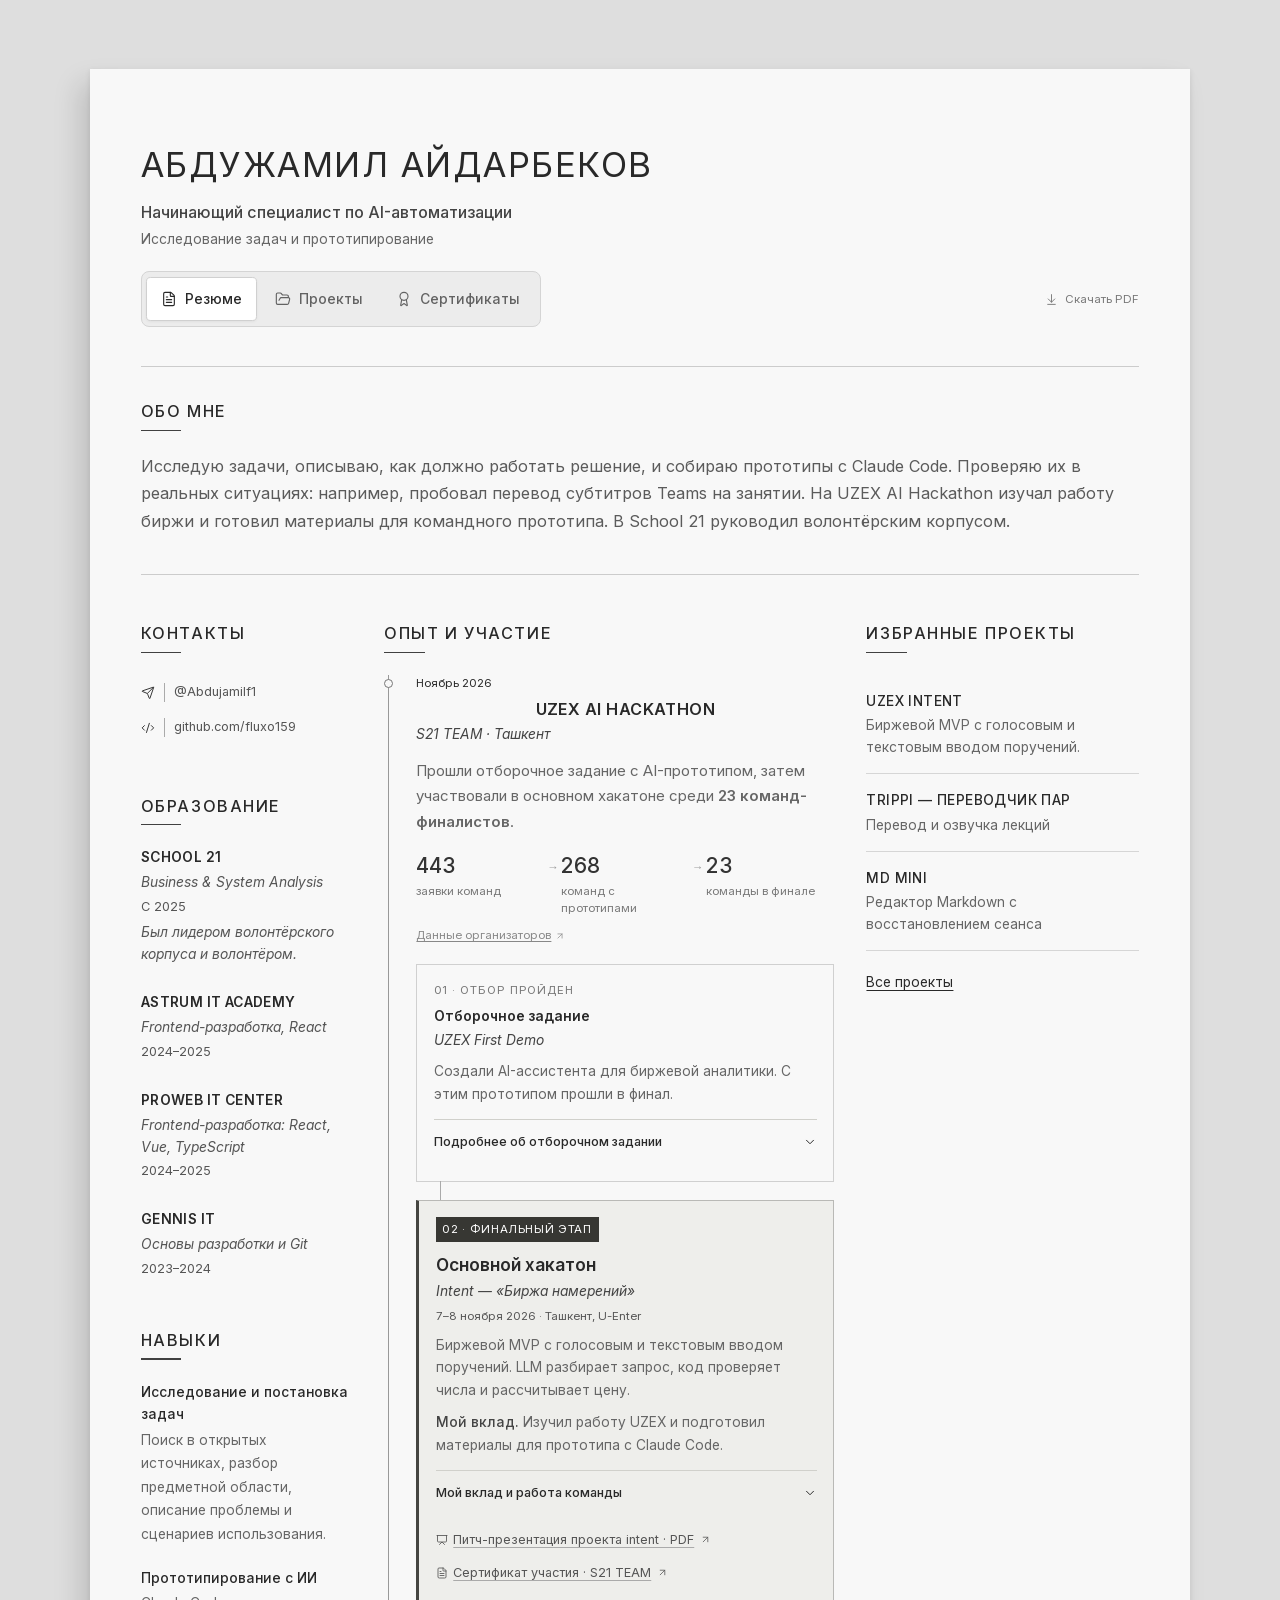
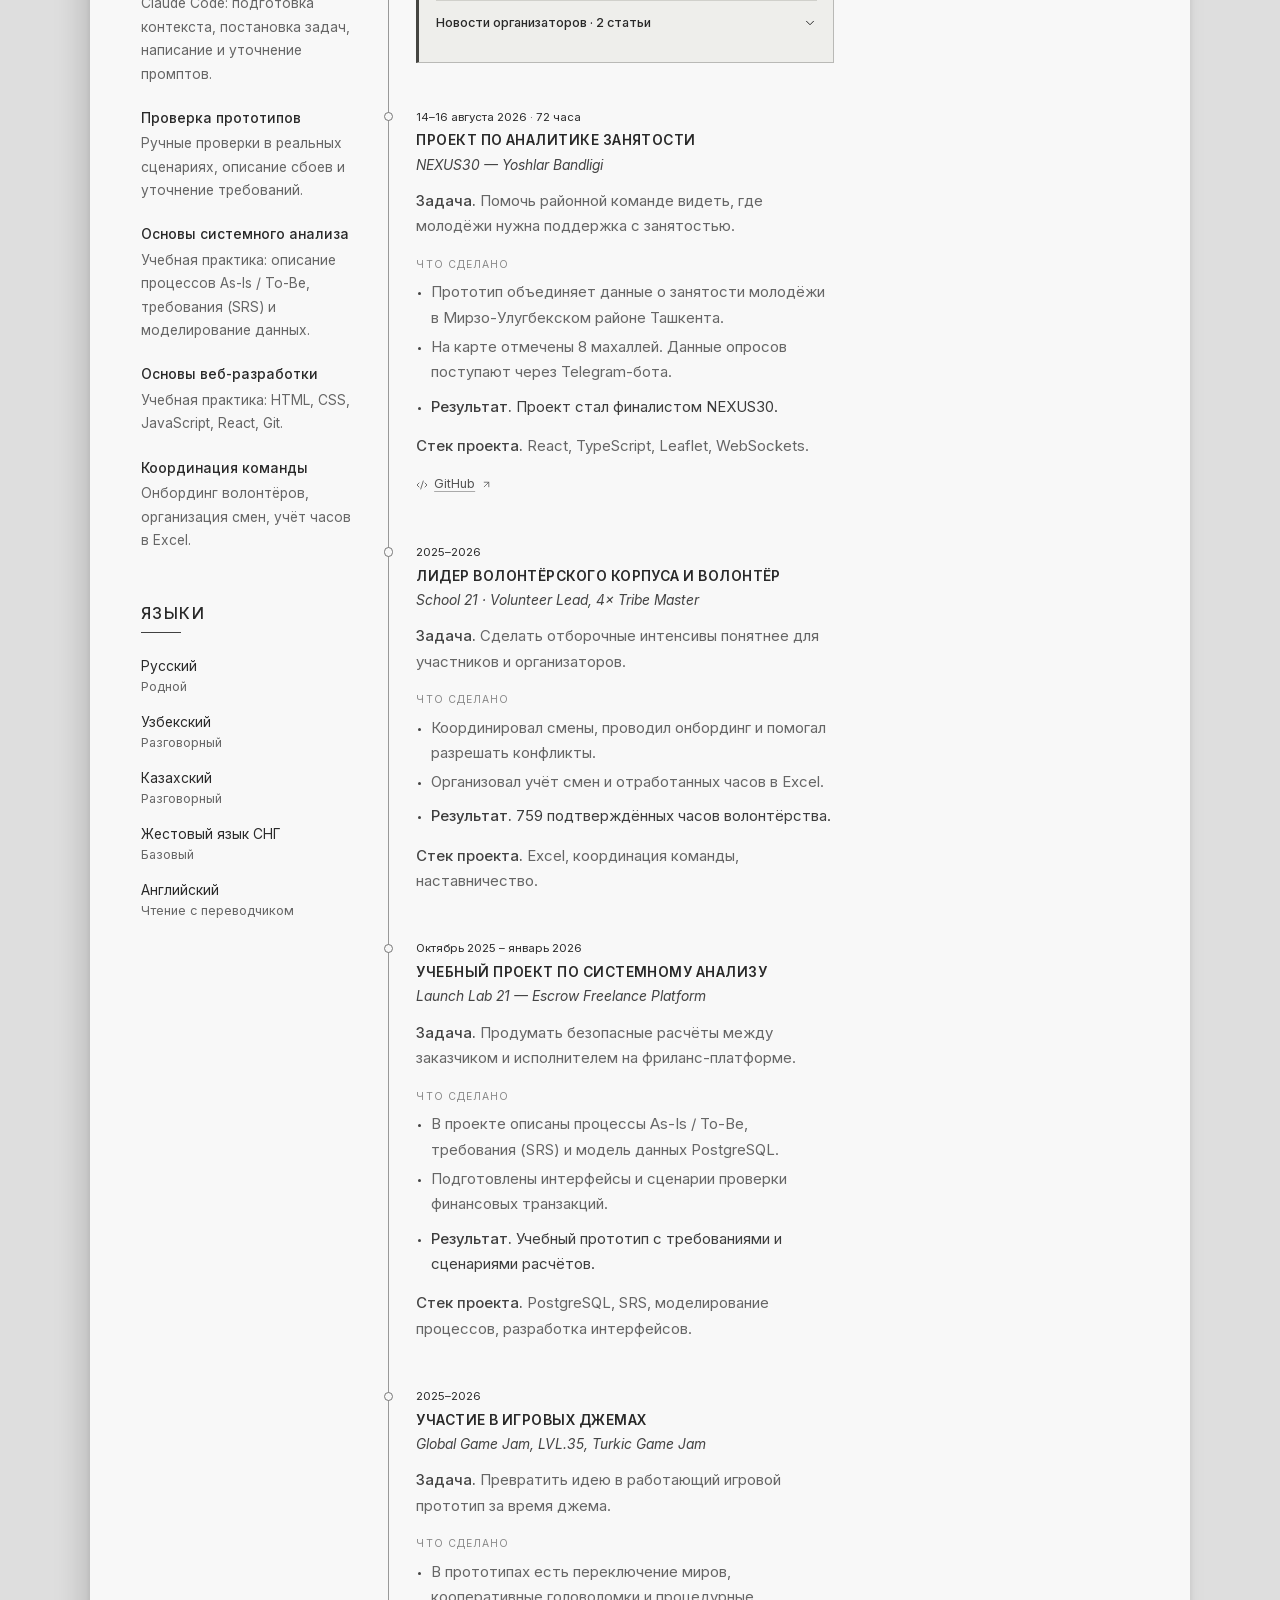
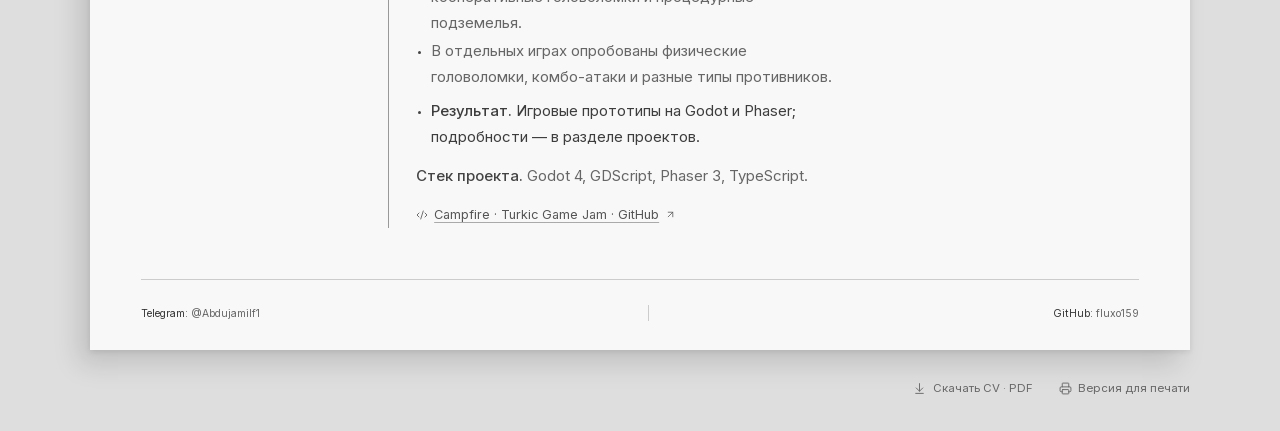
==== index.html @ e7f66f6f "Publish personal CV" ====
<!DOCTYPE html><html lang="ru"><head><meta charSet="utf-8"/><meta name="viewport" content="width=device-width, initial-scale=1"/><link rel="stylesheet" href="/_next/static/css/global-error.BtD9AKgN.css" data-precedence="vite-rsc/client-reference"/><link rel="stylesheet" href="/_next/static/css/index.BtD9AKgN.css" data-rsc-css-href="/_next/static/css/index.BtD9AKgN.css" data-precedence="vite-rsc/importer-resources"/><link rel="modulepreload" fetchPriority="low" href="/_next/static/chunks/index-D4bVb5FG.js"/><script src="/_next/static/chunks/rolldown-runtime-C60lm6uB.js" type="module" async=""></script><script src="/_next/static/chunks/framework-D_rUT4EX.js" type="module" async=""></script><link rel="modulepreload" href="/_next/static/chunks/global-error-BntAvw6n.js" crossorigin=""/><link rel="modulepreload" href="/_next/static/chunks/site-status-BoY7AfiD.js" crossorigin=""/><link rel="modulepreload" href="/_next/static/chunks/scroll-cat-Cgxdnczf.js" crossorigin=""/><link rel="modulepreload" href="/_next/static/chunks/error-q19vY5T-.js" crossorigin=""/><link rel="modulepreload" href="/_next/static/chunks/layout-segment-context-CorQvE3l.js" crossorigin=""/><link rel="modulepreload" href="/_next/static/chunks/smooth-scroll-YlwpIvxB.js" crossorigin=""/><link rel="modulepreload" href="/_next/static/chunks/Icon-Ci2Hv__g.js" crossorigin=""/><title>Абдужамил Айдарбеков — Начинающий специалист по AI-автоматизации</title><meta name="description" content="Абдужамил Айдарбеков. Исследование задач, прототипирование с Claude Code и проверка решений. Проекты, опыт и сертификаты."/><meta property="og:title" content="Абдужамил Айдарбеков — Начинающий специалист по AI-автоматизации"/><meta property="og:description" content="Абдужамил Айдарбеков. Исследование задач, прототипирование с Claude Code и проверка решений. Проекты, опыт и сертификаты."/><meta property="og:url" content="https://fluxo159.github.io"/><meta property="og:site_name" content="Абдужамил Айдарбеков — CV"/><meta property="og:type" content="website"/><meta property="og:locale" content="ru_RU"/><meta property="og:image" content="https://fluxo159.github.io/social-preview.png"/><meta property="og:image:width" content="1200"/><meta property="og:image:height" content="630"/><meta property="og:image:alt" content="Абдужамил Айдарбеков — Начинающий специалист по AI-автоматизации. Исследование задач и прототипирование."/><meta name="twitter:card" content="summary_large_image"/><meta name="twitter:title" content="Абдужамил Айдарбеков — Начинающий специалист по AI-автоматизации"/><meta name="twitter:description" content="Абдужамил Айдарбеков. Исследование задач, прототипирование с Claude Code и проверка решений. Проекты, опыт и сертификаты."/><meta name="twitter:image" content="https://fluxo159.github.io/social-preview.png"/><link rel="shortcut icon" href="/favicon.svg"/><link rel="icon" href="/favicon.svg"/><link rel="canonical" href="https://fluxo159.github.io"/><script>Object.assign(((self[Symbol.for("vinext.navigationRuntime")]??={bootstrap:{routeManifest:null},functions:{}}).bootstrap.rsc??={rsc:[]}),{params:{},nav:{"pathname":"/","searchParams":[]}})</script><link rel="modulepreload" href="/_next/static/chunks/index-D4bVb5FG.js" />
</head><body><a class="skip-link" href="#profile">К содержанию резюме</a><main class="resume resume-home"><header class="resume-header"><h1>Абдужамил Айдарбеков</h1><p class="resume-role">Начинающий специалист по AI-автоматизации<span>Исследование задач и прототипирование</span></p><div class="header-bottom"><nav class="document-nav" aria-label="Разделы сайта"><a href="/" aria-current="page"><svg xmlns="http://www.w3.org/2000/svg" width="16" height="16" viewBox="0 0 24 24" fill="none" stroke="currentColor" stroke-width="2" stroke-linecap="round" stroke-linejoin="round" class="lucide lucide-file-text" aria-hidden="true"><path d="M6 22a2 2 0 0 1-2-2V4a2 2 0 0 1 2-2h8a2.4 2.4 0 0 1 1.704.706l3.588 3.588A2.4 2.4 0 0 1 20 8v12a2 2 0 0 1-2 2z"></path><path d="M14 2v5a1 1 0 0 0 1 1h5"></path><path d="M10 9H8"></path><path d="M16 13H8"></path><path d="M16 17H8"></path></svg>Резюме</a><a href="/projects"><svg xmlns="http://www.w3.org/2000/svg" width="16" height="16" viewBox="0 0 24 24" fill="none" stroke="currentColor" stroke-width="2" stroke-linecap="round" stroke-linejoin="round" class="lucide lucide-folder-open" aria-hidden="true"><path d="m6 14 1.5-2.9A2 2 0 0 1 9.24 10H20a2 2 0 0 1 1.94 2.5l-1.54 6a2 2 0 0 1-1.95 1.5H4a2 2 0 0 1-2-2V5a2 2 0 0 1 2-2h3.9a2 2 0 0 1 1.69.9l.81 1.2a2 2 0 0 0 1.67.9H18a2 2 0 0 1 2 2v2"></path></svg>Проекты</a><a href="/certificates"><svg xmlns="http://www.w3.org/2000/svg" width="16" height="16" viewBox="0 0 24 24" fill="none" stroke="currentColor" stroke-width="2" stroke-linecap="round" stroke-linejoin="round" class="lucide lucide-award" aria-hidden="true"><path d="m15.477 12.89 1.515 8.526a.5.5 0 0 1-.81.47l-3.58-2.687a1 1 0 0 0-1.197 0l-3.586 2.686a.5.5 0 0 1-.81-.469l1.514-8.526"></path><circle cx="12" cy="8" r="6"></circle></svg>Сертификаты</a></nav><a class="header-download" href="/Abdujamil_Aydarbekov_CV.pdf" download=""><svg xmlns="http://www.w3.org/2000/svg" width="13" height="13" viewBox="0 0 24 24" fill="none" stroke="currentColor" stroke-width="2" stroke-linecap="round" stroke-linejoin="round" class="lucide lucide-arrow-down-to-line" aria-hidden="true"><path d="M12 17V3"></path><path d="m6 11 6 6 6-6"></path><path d="M19 21H5"></path></svg>Скачать PDF</a></div></header><section class="profile" id="profile"><h2 class="section-title">Обо мне</h2><p>Исследую задачи, описываю, как должно работать решение, и собираю прототипы с Claude Code. Проверяю их в реальных ситуациях: например, пробовал перевод субтитров Teams на занятии. На UZEX AI Hackathon изучал работу биржи и готовил материалы для командного прототипа. В School 21 руководил волонтёрским корпусом.</p></section><div class="resume-columns"><aside class="resume-sidebar"><section id="contact" class="sidebar-section"><h2 class="section-title">Контакты</h2><address class="contact-list"><a href="https://t.me/Abdujamilf1" target="_blank" rel="noreferrer"><svg xmlns="http://www.w3.org/2000/svg" width="24" height="24" viewBox="0 0 24 24" fill="none" stroke="currentColor" stroke-width="2" stroke-linecap="round" stroke-linejoin="round" class="lucide lucide-send" aria-hidden="true"><path d="M14.536 21.686a.5.5 0 0 0 .937-.024l6.5-19a.496.496 0 0 0-.635-.635l-19 6.5a.5.5 0 0 0-.024.937l7.93 3.18a2 2 0 0 1 1.112 1.11z"></path><path d="m21.854 2.147-10.94 10.939"></path></svg><span>@Abdujamilf1</span></a><a href="https://github.com/fluxo159" target="_blank" rel="noreferrer"><svg xmlns="http://www.w3.org/2000/svg" width="24" height="24" viewBox="0 0 24 24" fill="none" stroke="currentColor" stroke-width="2" stroke-linecap="round" stroke-linejoin="round" class="lucide lucide-code-xml" aria-hidden="true"><path d="m18 16 4-4-4-4"></path><path d="m6 8-4 4 4 4"></path><path d="m14.5 4-5 16"></path></svg><span>github.com/fluxo159</span></a></address></section><section id="education" class="sidebar-section"><h2 class="section-title">Образование</h2><div class="education-entry"><h3>School 21</h3><p>Business &amp; System Analysis</p><time>С 2025</time><p>Был лидером волонтёрского корпуса и волонтёром.</p></div><div class="education-entry"><h3>Astrum IT Academy</h3><p>Frontend-разработка, React</p><time>2024–2025</time></div><div class="education-entry"><h3>ProWeb IT Center</h3><p>Frontend-разработка: React, Vue, TypeScript</p><time>2024–2025</time></div><div class="education-entry"><h3>Gennis IT</h3><p>Основы разработки и Git</p><time>2023–2024</time></div></section><section class="sidebar-section"><h2 class="section-title">Навыки</h2><dl class="skills"><div><dt>Исследование и постановка задач</dt><dd>Поиск в открытых источниках, разбор предметной области, описание проблемы и сценариев использования.</dd></div><div><dt>Прототипирование с ИИ</dt><dd>Claude Code: подготовка контекста, постановка задач, написание и уточнение промптов.</dd></div><div><dt>Проверка прототипов</dt><dd>Ручные проверки в реальных сценариях, описание сбоев и уточнение требований.</dd></div><div><dt>Основы системного анализа</dt><dd>Учебная практика: описание процессов As-Is / To-Be, требования (SRS) и моделирование данных.</dd></div><div><dt>Основы веб-разработки</dt><dd>Учебная практика: HTML, CSS, JavaScript, React, Git.</dd></div><div><dt>Координация команды</dt><dd>Онбординг волонтёров, организация смен, учёт часов в Excel.</dd></div></dl></section><section class="sidebar-section languages-section"><h2 class="section-title">Языки</h2><dl class="languages"><div><dt>Русский</dt><dd>Родной</dd></div><div><dt>Узбекский</dt><dd>Разговорный</dd></div><div><dt>Казахский</dt><dd>Разговорный</dd></div><div><dt>Жестовый язык СНГ</dt><dd>Базовый</dd></div><div><dt>Английский</dt><dd>Чтение с переводчиком</dd></div></dl></section></aside><div class="resume-main"><section id="experience"><h2 class="section-title">Опыт и участие</h2><div class="timeline"><article class="experience-entry experience-hackathon" id="uzex-experience"><time>Ноябрь 2026</time><h3>UZEX AI Hackathon</h3><p class="organization">S21 TEAM · Ташкент</p><p class="hackathon-result">Прошли отборочное задание с AI-прототипом, затем участвовали в основном хакатоне среди <strong>23 команд-финалистов</strong>.</p><dl class="hackathon-selection" aria-label="Отбор команд на UZEX AI Hackathon"><div><dt>заявки команд</dt><dd>443</dd></div><div><dt>команд с прототипами</dt><dd>268</dd></div><div><dt>команды в финале</dt><dd>23</dd></div></dl><a class="selection-source" href="https://uzex.uz/ru/News/the-final-stage-of-the-uzex-ai-hackathon-has-kicked-off-in-tashkent" target="_blank" rel="noopener noreferrer">Данные организаторов <svg xmlns="http://www.w3.org/2000/svg" width="10" height="10" viewBox="0 0 24 24" fill="none" stroke="currentColor" stroke-width="2" stroke-linecap="round" stroke-linejoin="round" class="lucide lucide-arrow-up-right" aria-hidden="true"><path d="M7 7h10v10"></path><path d="M7 17 17 7"></path></svg></a><div class="hackathon-stages"><section class="hackathon-stage hackathon-qualifier" id="uzex-qualifier" aria-labelledby="uzex-qualifier-heading"><span class="stage-label">01 · Отбор пройден</span><h4 id="uzex-qualifier-heading">Отборочное задание</h4><p class="organization">UZEX First Demo</p><p class="stage-summary">Создали AI-ассистента для биржевой аналитики. С этим прототипом прошли в финал.</p><details class="stage-details"><summary><span>Подробнее об отборочном задании</span><svg xmlns="http://www.w3.org/2000/svg" width="14" height="14" viewBox="0 0 24 24" fill="none" stroke="currentColor" stroke-width="2" stroke-linecap="round" stroke-linejoin="round" class="lucide lucide-chevron-down" aria-hidden="true"><path d="m6 9 6 6 6-6"></path></svg></summary><div class="work-facts"><p class="entry-purpose"><span class="fact-label">Задача.</span> <!-- -->Отвечать на вопросы о биржевых сделках на русском и узбекском по данным в чате.</p><p class="personal-contribution"><span class="fact-label">Мой вклад.</span> <!-- -->Формулировал задачи для прототипа и писал промпты для Claude Code.</p><p class="contribution-label">Работа команды</p><ul><li>Интегрировали Groq и резервный Gemini: LLM преобразует вопрос в план запроса.</li><li>Добавили проверку плана, SQL-расчёты и уточнение неоднозначных вопросов.</li><li>Подготовили импорт CSV и проверку валют, единиц измерения и результатов.</li><li class="entry-result"><strong>Результат.</strong> <!-- -->Прототип на учебном наборе из 500 000 вымышленных сделок; выход в финал UZEX.</li></ul><p class="entry-stack"><span class="fact-label">Стек проекта.</span> <!-- -->LLM API, Groq, Gemini, Python, SQL, Cloudflare D1 (SQLite), Drizzle ORM; React, TypeScript, Vinext / Vite, Tailwind CSS.</p></div><div class="entry-links"><a href="https://github.com/fluxo159/uzex-ai-analytics" target="_blank" rel="noopener noreferrer" aria-label="GitHub: UZEX"><svg xmlns="http://www.w3.org/2000/svg" width="12" height="12" viewBox="0 0 24 24" fill="none" stroke="currentColor" stroke-width="2" stroke-linecap="round" stroke-linejoin="round" class="lucide lucide-code-xml" aria-hidden="true"><path d="m18 16 4-4-4-4"></path><path d="m6 8-4 4 4 4"></path><path d="m14.5 4-5 16"></path></svg><span>GitHub</span><svg xmlns="http://www.w3.org/2000/svg" width="11" height="11" viewBox="0 0 24 24" fill="none" stroke="currentColor" stroke-width="2" stroke-linecap="round" stroke-linejoin="round" class="lucide lucide-arrow-up-right" aria-hidden="true"><path d="M7 7h10v10"></path><path d="M7 17 17 7"></path></svg></a></div></details></section><section class="hackathon-stage hackathon-final" id="uzex-hackathon" aria-labelledby="uzex-final-heading"><span class="stage-label">02 · Финальный этап</span><h4 id="uzex-final-heading">Основной хакатон</h4><p class="organization">Intent — «Биржа намерений»</p><time>7–8 ноября 2026<!-- --> · Ташкент, U-Enter</time><p class="stage-summary">Биржевой MVP с голосовым и текстовым вводом поручений.<!-- --> LLM разбирает запрос, код проверяет числа и рассчитывает цену.</p><p class="stage-summary"><span class="fact-label">Мой вклад.</span> <!-- -->Изучил работу UZEX и подготовил материалы для прототипа с Claude Code.</p><details class="stage-details"><summary><span>Мой вклад и работа команды</span><svg xmlns="http://www.w3.org/2000/svg" width="14" height="14" viewBox="0 0 24 24" fill="none" stroke="currentColor" stroke-width="2" stroke-linecap="round" stroke-linejoin="round" class="lucide lucide-chevron-down" aria-hidden="true"><path d="m6 9 6 6 6-6"></path></svg></summary><div class="work-facts"><p class="entry-purpose"><span class="fact-label">Задача.</span> <!-- -->Дать покупателю возможность описать потребность обычными словами, подтвердить поручение и увидеть расчёт цены.</p><p class="personal-contribution"><span class="fact-label">Мой вклад.</span> <!-- -->Изучал работу UZEX и искал проблемы участников биржи в открытых источниках, на форумах и в Telegram. Использовал ChatGPT, Gemini и Perplexity. Передал собранные материалы в Claude Code для генерации идей и разработки прототипа.</p><p class="contribution-label">Работа команды</p><ul><li>Добавили голосовой и текстовый ввод на русском и узбекском: LLM извлекает параметры, код проверяет числа, пользователь подтверждает поручение.</li><li>Реализовали расчёт единой цены с учётом доставки и объединением небольших заказов.</li><li>Связали поручение с объяснением цены, демо-подписью, демо-эскроу и паспортом сделки.</li><li>Добавили автотесты чисел, правил распределения и независимости расчётного движка от LLM.</li><li class="entry-result"><strong>Результат.</strong> <!-- -->MVP для финала: от описания потребности до расчёта и объяснения цены. Подпись, платёж и реестры — демонстрационные.</li></ul><p class="entry-stack"><span class="fact-label">Стек проекта.</span> <!-- -->LLM API, Python, FastAPI, Pydantic, DuckDB, pandas, NetworkX; React, TypeScript, Vite, Tailwind CSS; pytest, Hypothesis, Vitest.</p></div><div class="research-findings"><p class="contribution-label">Наблюдения исследования и решения MVP</p><ul><li>Для сравнения предложений нужны единицы, валюта и условия поставки, а не только название товара.<!-- --> <!-- -->В MVP предусмотрены уточнение параметров и подтверждение чисел.<!-- --> <a href="https://test-spot.uzex.uz/" target="_blank" rel="noopener noreferrer">Тестовый портал UZEX<svg xmlns="http://www.w3.org/2000/svg" width="10" height="10" viewBox="0 0 24 24" fill="none" stroke="currentColor" stroke-width="2" stroke-linecap="round" stroke-linejoin="round" class="lucide lucide-arrow-up-right" aria-hidden="true"><path d="M7 7h10v10"></path><path d="M7 17 17 7"></path></svg></a></li><li>Помимо цены товара, в сделке есть сборы и условия расчётов.<!-- --> <!-- -->В MVP отдельно показаны сбор, задаток, доставка и объяснение итоговой цены.<!-- --> <a href="https://uzex.uz/ru/pages/online-exchange-trades-tariff" target="_blank" rel="noopener noreferrer">Тарифы UZEX<svg xmlns="http://www.w3.org/2000/svg" width="10" height="10" viewBox="0 0 24 24" fill="none" stroke="currentColor" stroke-width="2" stroke-linecap="round" stroke-linejoin="round" class="lucide lucide-arrow-up-right" aria-hidden="true"><path d="M7 7h10v10"></path><path d="M7 17 17 7"></path></svg></a></li></ul><p class="research-note">Выводы по открытым материалам; влияние решений на пользователей ещё не измерялось.</p></div><figure class="stage-preview"><a href="/materials/uzex-intent-market.webp" target="_blank" rel="noopener noreferrer" aria-label="Открыть скриншот демонстрационного MVP UZEX Intent"><img src="/materials/uzex-intent-market.webp" width="1280" height="720" loading="lazy" decoding="async" alt="Демонстрационный интерфейс UZEX Intent: рынок, корзина заявок и ввод поручения"/></a><figcaption>Демонстрационный MVP · <a href="/materials/uzex-intent-market.webp" target="_blank" rel="noopener noreferrer">Открыть скриншот <svg xmlns="http://www.w3.org/2000/svg" width="10" height="10" viewBox="0 0 24 24" fill="none" stroke="currentColor" stroke-width="2" stroke-linecap="round" stroke-linejoin="round" class="lucide lucide-arrow-up-right" aria-hidden="true"><path d="M7 7h10v10"></path><path d="M7 17 17 7"></path></svg></a></figcaption></figure></details><div class="entry-links entry-links-news"><a href="/materials/uzex-ai-hackathon-pitch.pdf" target="_blank" rel="noopener noreferrer" aria-label="Питч-презентация проекта intent · PDF: UZEX — основной этап"><svg xmlns="http://www.w3.org/2000/svg" width="12" height="12" viewBox="0 0 24 24" fill="none" stroke="currentColor" stroke-width="2" stroke-linecap="round" stroke-linejoin="round" class="lucide lucide-presentation" aria-hidden="true"><path d="M2 3h20"></path><path d="M21 3v11a2 2 0 0 1-2 2H5a2 2 0 0 1-2-2V3"></path><path d="m7 21 5-5 5 5"></path></svg><span>Питч-презентация проекта intent · PDF</span><svg xmlns="http://www.w3.org/2000/svg" width="11" height="11" viewBox="0 0 24 24" fill="none" stroke="currentColor" stroke-width="2" stroke-linecap="round" stroke-linejoin="round" class="lucide lucide-arrow-up-right" aria-hidden="true"><path d="M7 7h10v10"></path><path d="M7 17 17 7"></path></svg></a><a href="/certificates#uzex-ai-2026" rel="noopener noreferrer" aria-label="Сертификат участия · S21 TEAM: UZEX — основной этап"><svg xmlns="http://www.w3.org/2000/svg" width="12" height="12" viewBox="0 0 24 24" fill="none" stroke="currentColor" stroke-width="2" stroke-linecap="round" stroke-linejoin="round" class="lucide lucide-file-text" aria-hidden="true"><path d="M6 22a2 2 0 0 1-2-2V4a2 2 0 0 1 2-2h8a2.4 2.4 0 0 1 1.704.706l3.588 3.588A2.4 2.4 0 0 1 20 8v12a2 2 0 0 1-2 2z"></path><path d="M14 2v5a1 1 0 0 0 1 1h5"></path><path d="M10 9H8"></path><path d="M16 13H8"></path><path d="M16 17H8"></path></svg><span>Сертификат участия · S21 TEAM</span><svg xmlns="http://www.w3.org/2000/svg" width="11" height="11" viewBox="0 0 24 24" fill="none" stroke="currentColor" stroke-width="2" stroke-linecap="round" stroke-linejoin="round" class="lucide lucide-arrow-up-right" aria-hidden="true"><path d="M7 7h10v10"></path><path d="M7 17 17 7"></path></svg></a></div><details class="stage-details stage-news"><summary><span>Новости организаторов · 2 статьи</span><svg xmlns="http://www.w3.org/2000/svg" width="14" height="14" viewBox="0 0 24 24" fill="none" stroke="currentColor" stroke-width="2" stroke-linecap="round" stroke-linejoin="round" class="lucide lucide-chevron-down" aria-hidden="true"><path d="m6 9 6 6 6-6"></path></svg></summary><div class="entry-links entry-links-news"><a href="https://uzex.uz/ru/News/the-final-stage-of-the-uzex-ai-hackathon-has-kicked-off-in-tashkent" target="_blank" rel="noopener noreferrer" aria-label="В Ташкенте стартовал финальный этап UZEX AI Hackathon: UZEX — основной этап"><svg xmlns="http://www.w3.org/2000/svg" width="12" height="12" viewBox="0 0 24 24" fill="none" stroke="currentColor" stroke-width="2" stroke-linecap="round" stroke-linejoin="round" class="lucide lucide-newspaper" aria-hidden="true"><path d="M15 18h-5"></path><path d="M18 14h-8"></path><path d="M4 22h16a2 2 0 0 0 2-2V4a2 2 0 0 0-2-2H8a2 2 0 0 0-2 2v16a2 2 0 0 1-4 0v-9a2 2 0 0 1 2-2h2"></path><rect width="8" height="4" x="10" y="6" rx="1"></rect></svg><span>В Ташкенте стартовал финальный этап UZEX AI Hackathon</span><svg xmlns="http://www.w3.org/2000/svg" width="11" height="11" viewBox="0 0 24 24" fill="none" stroke="currentColor" stroke-width="2" stroke-linecap="round" stroke-linejoin="round" class="lucide lucide-arrow-up-right" aria-hidden="true"><path d="M7 7h10v10"></path><path d="M7 17 17 7"></path></svg></a><a href="https://uzex.uz/ru/News/winners-of-the-uzex-ai-hackathon-have-been-determined" target="_blank" rel="noopener noreferrer" aria-label="Определены победители UZEX AI Hackathon: UZEX — основной этап"><svg xmlns="http://www.w3.org/2000/svg" width="12" height="12" viewBox="0 0 24 24" fill="none" stroke="currentColor" stroke-width="2" stroke-linecap="round" stroke-linejoin="round" class="lucide lucide-newspaper" aria-hidden="true"><path d="M15 18h-5"></path><path d="M18 14h-8"></path><path d="M4 22h16a2 2 0 0 0 2-2V4a2 2 0 0 0-2-2H8a2 2 0 0 0-2 2v16a2 2 0 0 1-4 0v-9a2 2 0 0 1 2-2h2"></path><rect width="8" height="4" x="10" y="6" rx="1"></rect></svg><span>Определены победители UZEX AI Hackathon</span><svg xmlns="http://www.w3.org/2000/svg" width="11" height="11" viewBox="0 0 24 24" fill="none" stroke="currentColor" stroke-width="2" stroke-linecap="round" stroke-linejoin="round" class="lucide lucide-arrow-up-right" aria-hidden="true"><path d="M7 7h10v10"></path><path d="M7 17 17 7"></path></svg></a></div></details></section></div></article><article class="experience-entry" id="nexus30-experience"><time>14–16 августа 2026 · 72 часа</time><h3>Проект по аналитике занятости</h3><p class="organization">NEXUS30 — Yoshlar Bandligi</p><div class="work-facts"><p class="entry-purpose"><span class="fact-label">Задача.</span> <!-- -->Помочь районной команде видеть, где молодёжи нужна поддержка с занятостью.</p><p class="contribution-label">Что сделано</p><ul><li>Прототип объединяет данные о занятости молодёжи в Мирзо-Улугбекском районе Ташкента.</li><li>На карте отмечены 8 махаллей. Данные опросов поступают через Telegram-бота.</li><li class="entry-result"><strong>Результат.</strong> <!-- -->Проект стал финалистом NEXUS30.</li></ul><p class="entry-stack"><span class="fact-label">Стек проекта.</span> <!-- -->React, TypeScript, Leaflet, WebSockets.</p></div><div class="entry-links"><a href="https://github.com/fluxo159/hack-nexus30-govtech" target="_blank" rel="noopener noreferrer" aria-label="GitHub: NEXUS30"><svg xmlns="http://www.w3.org/2000/svg" width="12" height="12" viewBox="0 0 24 24" fill="none" stroke="currentColor" stroke-width="2" stroke-linecap="round" stroke-linejoin="round" class="lucide lucide-code-xml" aria-hidden="true"><path d="m18 16 4-4-4-4"></path><path d="m6 8-4 4 4 4"></path><path d="m14.5 4-5 16"></path></svg><span>GitHub</span><svg xmlns="http://www.w3.org/2000/svg" width="11" height="11" viewBox="0 0 24 24" fill="none" stroke="currentColor" stroke-width="2" stroke-linecap="round" stroke-linejoin="round" class="lucide lucide-arrow-up-right" aria-hidden="true"><path d="M7 7h10v10"></path><path d="M7 17 17 7"></path></svg></a></div></article><article class="experience-entry"><time>2025–2026</time><h3>Лидер волонтёрского корпуса и волонтёр</h3><p class="organization">School 21 · Volunteer Lead, 4× Tribe Master</p><div class="work-facts"><p class="entry-purpose"><span class="fact-label">Задача.</span> <!-- -->Сделать отборочные интенсивы понятнее для участников и организаторов.</p><p class="contribution-label">Что сделано</p><ul><li>Координировал смены, проводил онбординг и помогал разрешать конфликты.</li><li>Организовал учёт смен и отработанных часов в Excel.</li><li class="entry-result"><strong>Результат.</strong> <!-- -->759 подтверждённых часов волонтёрства.</li></ul><p class="entry-stack"><span class="fact-label">Стек проекта.</span> <!-- -->Excel, координация команды, наставничество.</p></div></article><article class="experience-entry"><time>Октябрь 2025 – январь 2026</time><h3>Учебный проект по системному анализу</h3><p class="organization">Launch Lab 21 — Escrow Freelance Platform</p><div class="work-facts"><p class="entry-purpose"><span class="fact-label">Задача.</span> <!-- -->Продумать безопасные расчёты между заказчиком и исполнителем на фриланс-платформе.</p><p class="contribution-label">Что сделано</p><ul><li>В проекте описаны процессы As-Is / To-Be, требования (SRS) и модель данных PostgreSQL.</li><li>Подготовлены интерфейсы и сценарии проверки финансовых транзакций.</li><li class="entry-result"><strong>Результат.</strong> <!-- -->Учебный прототип с требованиями и сценариями расчётов.</li></ul><p class="entry-stack"><span class="fact-label">Стек проекта.</span> <!-- -->PostgreSQL, SRS, моделирование процессов, разработка интерфейсов.</p></div></article><article class="experience-entry"><time>2025–2026</time><h3>Участие в игровых джемах</h3><p class="organization">Global Game Jam, LVL.35, Turkic Game Jam</p><div class="work-facts"><p class="entry-purpose"><span class="fact-label">Задача.</span> <!-- -->Превратить идею в работающий игровой прототип за время джема.</p><p class="contribution-label">Что сделано</p><ul><li>В прототипах есть переключение миров, кооперативные головоломки и процедурные подземелья.</li><li>В отдельных играх опробованы физические головоломки, комбо-атаки и разные типы противников.</li><li class="entry-result"><strong>Результат.</strong> <!-- -->Игровые прототипы на Godot и Phaser; подробности — в разделе проектов.</li></ul><p class="entry-stack"><span class="fact-label">Стек проекта.</span> <!-- -->Godot 4, GDScript, Phaser 3, TypeScript.</p></div><div class="entry-links"><a href="https://github.com/Kyrsadak/turkic-game-jam" target="_blank" rel="noopener noreferrer" aria-label="Campfire · Turkic Game Jam · GitHub: Игровые джемы"><svg xmlns="http://www.w3.org/2000/svg" width="12" height="12" viewBox="0 0 24 24" fill="none" stroke="currentColor" stroke-width="2" stroke-linecap="round" stroke-linejoin="round" class="lucide lucide-code-xml" aria-hidden="true"><path d="m18 16 4-4-4-4"></path><path d="m6 8-4 4 4 4"></path><path d="m14.5 4-5 16"></path></svg><span>Campfire · Turkic Game Jam · GitHub</span><svg xmlns="http://www.w3.org/2000/svg" width="11" height="11" viewBox="0 0 24 24" fill="none" stroke="currentColor" stroke-width="2" stroke-linecap="round" stroke-linejoin="round" class="lucide lucide-arrow-up-right" aria-hidden="true"><path d="M7 7h10v10"></path><path d="M7 17 17 7"></path></svg></a></div></article></div></section><section id="projects" class="projects-section" aria-labelledby="featured-projects-heading"><h2 id="featured-projects-heading" class="section-title">Избранные проекты</h2><ul class="featured-projects"><li><a href="/projects#uzex-intent"><span class="project-name">UZEX Intent</span><span class="project-summary">Биржевой MVP с голосовым и текстовым вводом поручений.</span></a></li><li><a href="/projects#trippi-переводчик-пар"><span class="project-name">Trippi — переводчик пар</span><span class="project-summary">Перевод и озвучка лекций</span></a></li><li><a href="/projects#md-mini"><span class="project-name">MD Mini</span><span class="project-summary">Редактор Markdown с восстановлением сеанса</span></a></li></ul><a class="all-projects-link" href="/projects">Все проекты</a></section></div></div><footer class="resume-footer"><a href="https://t.me/Abdujamilf1" target="_blank" rel="noreferrer"><span>Telegram:</span> @Abdujamilf1</a><a href="https://github.com/fluxo159" target="_blank" rel="noreferrer"><span>GitHub:</span> fluxo159</a></footer></main><div class="document-actions"><a href="/Abdujamil_Aydarbekov_CV.pdf" download="" title="Актуальное резюме в PDF"><svg xmlns="http://www.w3.org/2000/svg" width="13" height="13" viewBox="0 0 24 24" fill="none" stroke="currentColor" stroke-width="2" stroke-linecap="round" stroke-linejoin="round" class="lucide lucide-arrow-down-to-line" aria-hidden="true"><path d="M12 17V3"></path><path d="m6 11 6 6 6-6"></path><path d="M19 21H5"></path></svg>Скачать CV · PDF</a><a href="/Abdujamil_Aydarbekov_CV.pdf" target="_blank" rel="noopener noreferrer"><svg xmlns="http://www.w3.org/2000/svg" width="13" height="13" viewBox="0 0 24 24" fill="none" stroke="currentColor" stroke-width="2" stroke-linecap="round" stroke-linejoin="round" class="lucide lucide-printer" aria-hidden="true"><path d="M6 18H4a2 2 0 0 1-2-2v-5a2 2 0 0 1 2-2h16a2 2 0 0 1 2 2v5a2 2 0 0 1-2 2h-2"></path><path d="M6 9V3a1 1 0 0 1 1-1h10a1 1 0 0 1 1 1v6"></path><rect x="6" y="14" width="12" height="8" rx="1"></rect></svg>Версия для печати</a></div><div class="scroll-cat" aria-hidden="true"><svg viewBox="95 85 220 210" width="48" height="48" focusable="false"><defs><filter id="scroll-cat-brush-_R_2i_" x="-10%" y="-10%" width="120%" height="120%"><feTurbulence type="fractalNoise" baseFrequency="0.04" numOctaves="3" result="noise" seed="2"></feTurbulence><feDisplacementMap in="SourceGraphic" in2="noise" scale="2.2" xChannelSelector="R" yChannelSelector="G"></feDisplacementMap></filter></defs><g filter="url(#scroll-cat-brush-_R_2i_)"><path data-cat-part="body" d="M 144 263 C 102 215, 112 128, 178 106 C 242 86, 294 128, 294 198 C 294 262, 236 290, 185 274 C 152 263, 150 214, 169 194 L 183 162 L 198 186 C 210 186, 221 186, 232 185 L 246 160 L 254 192" fill="none" stroke="currentColor" stroke-width="12" stroke-linecap="round" stroke-linejoin="round" style="opacity:0"></path><circle data-cat-part="left-eye" cx="187" cy="215" r="5.8" fill="currentColor" style="transform-origin:187px 215px;transform:scale(0);opacity:0"></circle><circle data-cat-part="right-eye" cx="239" cy="214" r="5.8" fill="currentColor" style="transform-origin:239px 214px;transform:scale(0);opacity:0"></circle><path data-cat-part="nose" d="M 207 229 L 213 219 L 219 229" fill="none" stroke="currentColor" stroke-width="7.5" stroke-linecap="round" stroke-linejoin="round" style="opacity:0"></path><circle data-cat-part="nose-dot" cx="213" cy="222" r="2.5" fill="currentColor" style="transform-origin:213px 222px;transform:scale(0);opacity:0"></circle></g></svg></div><script type="module" src="/_next/static/chunks/index-D4bVb5FG.js" id="_R_" async=""></script><script>((self[Symbol.for("vinext.navigationRuntime")]??={bootstrap:{routeManifest:null},functions:{}}).bootstrap.rsc??={rsc:[]}).rsc.push("0:{\"page:/\":\"$L1\",\"layout:/\":\"$L2\",\"route:/\":\"$L3\",\"__route\":\"route:/\",\"__interceptionContext\":null,\"__layoutIds\":[\"layout:/\"],\"__rootLayout\":\"/\",\"__bfcacheSegmentIdentities\":{\"layout:/\":\"[\\\"layout\\\",\\\"layout:/\\\",\\\"root-boundary:/\\\",\\\"\\\"]\",\"page:/\":\"[\\\"page\\\",\\\"page:/\\\",\\\"root-boundary:/\\\",\\\"\\\"]\"},\"__srcPage\":[\"page\"],\"__layoutFlags\":{\"layout:/\":\"s\"},\"__artifactCompatibility\":{\"schemaVersion\":1,\"graphVersion\":\"app-route-graph:1177fd80f83fa7b0\",\"deploymentVersion\":\"55ae96bb-6c09-4fa6-8f87-fba5b5b5ea97\",\"appElementsSchemaVersion\":1,\"rscPayloadSchemaVersion\":1,\"rootBoundaryId\":\"/\",\"renderEpoch\":null}}\n")</script><script>((self[Symbol.for("vinext.navigationRuntime")]??={bootstrap:{routeManifest:null},functions:{}}).bootstrap.rsc??={rsc:[]}).rsc.push("4:I[\"8c0f216c4604\",[],\"Children\",1]\n")</script><script>((self[Symbol.for("vinext.navigationRuntime")]??={bootstrap:{routeManifest:null},functions:{}}).bootstrap.rsc??={rsc:[]}).rsc.push("5:I[\"8687e126cdb5\",[],\"ScrollCat\",1]\n")</script><script>((self[Symbol.for("vinext.navigationRuntime")]??={bootstrap:{routeManifest:null},functions:{}}).bootstrap.rsc??={rsc:[]}).rsc.push("6:I[\"d10887734b25\",[],\"SmoothScroll\",1]\n")</script><script>((self[Symbol.for("vinext.navigationRuntime")]??={bootstrap:{routeManifest:null},functions:{}}).bootstrap.rsc??={rsc:[]}).rsc.push("7:I[\"593f344dc510\",[],\"GlobalErrorBoundary\",1]\n")</script><script>((self[Symbol.for("vinext.navigationRuntime")]??={bootstrap:{routeManifest:null},functions:{}}).bootstrap.rsc??={rsc:[]}).rsc.push("8:I[\"0b874ad30386\",[],\"default\",1]\n")</script><script>((self[Symbol.for("vinext.navigationRuntime")]??={bootstrap:{routeManifest:null},functions:{}}).bootstrap.rsc??={rsc:[]}).rsc.push("9:I[\"593f344dc510\",[],\"ErrorBoundary\",1]\n")</script><script>((self[Symbol.for("vinext.navigationRuntime")]??={bootstrap:{routeManifest:null},functions:{}}).bootstrap.rsc??={rsc:[]}).rsc.push("a:I[\"8c4b52fd2ed3\",[],\"default\",1]\n")</script><script>((self[Symbol.for("vinext.navigationRuntime")]??={bootstrap:{routeManifest:null},functions:{}}).bootstrap.rsc??={rsc:[]}).rsc.push("b:I[\"15c18cfaeeff\",[],\"LayoutSegmentProvider\",1]\n")</script><script>((self[Symbol.for("vinext.navigationRuntime")]??={bootstrap:{routeManifest:null},functions:{}}).bootstrap.rsc??={rsc:[]}).rsc.push("c:I[\"8c0f216c4604\",[],\"Slot\",1]\n")</script><script>((self[Symbol.for("vinext.navigationRuntime")]??={bootstrap:{routeManifest:null},functions:{}}).bootstrap.rsc??={rsc:[]}).rsc.push("d:I[\"a9bbde40cf2d\",[],\"default\",1]\n")</script><script>((self[Symbol.for("vinext.navigationRuntime")]??={bootstrap:{routeManifest:null},functions:{}}).bootstrap.rsc??={rsc:[]}).rsc.push("e:I[\"593f344dc510\",[],\"NotFoundBoundary\",1]\n")</script><script>((self[Symbol.for("vinext.navigationRuntime")]??={bootstrap:{routeManifest:null},functions:{}}).bootstrap.rsc??={rsc:[]}).rsc.push("f:I[\"c522979f12d6\",[],\"SiteStatus\",1]\n")</script><script>((self[Symbol.for("vinext.navigationRuntime")]??={bootstrap:{routeManifest:null},functions:{}}).bootstrap.rsc??={rsc:[]}).rsc.push("10:I[\"9276801271d6\",[],\"AppRouterScrollTarget\",1]\n")</script><script>((self[Symbol.for("vinext.navigationRuntime")]??={bootstrap:{routeManifest:null},functions:{}}).bootstrap.rsc??={rsc:[]}).rsc.push("11:I[\"593f344dc510\",[],\"RedirectBoundary\",1]\n")</script><script>((self[Symbol.for("vinext.navigationRuntime")]??={bootstrap:{routeManifest:null},functions:{}}).bootstrap.rsc??={rsc:[]}).rsc.push(":HL[\"/_next/static/css/index.BtD9AKgN.css\",\"style\"     ]\n")</script><script>((self[Symbol.for("vinext.navigationRuntime")]??={bootstrap:{routeManifest:null},functions:{}}).bootstrap.rsc??={rsc:[]}).rsc.push("2:[[[\"$\",\"link\",\"css:/_next/static/css/index.BtD9AKgN.css\",{\"rel\":\"stylesheet\",\"precedence\":\"vite-rsc/importer-resources\",\"href\":\"/_next/static/css/index.BtD9AKgN.css\",\"data-rsc-css-href\":\"/_next/static/css/index.BtD9AKgN.css\"}],\"$undefined\"],[\"$\",\"html\",null,{\"lang\":\"ru\",\"children\":[\"$\",\"body\",null,{\"children\":[[\"$\",\"$L4\",null,{}],[\"$\",\"$L5\",null,{}],[\"$\",\"$L6\",null,{}]]}]}]]\n")</script><script>((self[Symbol.for("vinext.navigationRuntime")]??={bootstrap:{routeManifest:null},functions:{}}).bootstrap.rsc??={rsc:[]}).rsc.push("3:[[[\"$\",\"meta\",null,{\"charSet\":\"utf-8\"}],[[\"$\",\"title\",\"0\",{\"children\":\"Абдужамил Айдарбеков — Начинающий специалист по AI-автоматизации\"}],[\"$\",\"meta\",\"1\",{\"name\":\"description\",\"content\":\"Абдужамил Айдарбеков. Исследование задач, прототипирование с Claude Code и проверка решений. Проекты, опыт и сертификаты.\"}],[\"$\",\"meta\",\"2\",{\"property\":\"og:title\",\"content\":\"Абдужамил Айдарбеков — Начинающий специалист по AI-автоматизации\"}],[\"$\",\"meta\",\"3\",{\"property\":\"og:description\",\"content\":\"Абдужамил Айдарбеков. Исследование задач, прототипирование с Claude Code и проверка решений. Проекты, опыт и сертификаты.\"}],[\"$\",\"meta\",\"4\",{\"property\":\"og:url\",\"content\":\"https://fluxo159.github.io\"}],[\"$\",\"meta\",\"5\",{\"property\":\"og:site_name\",\"content\":\"Абдужамил Айдарбеков — CV\"}],[\"$\",\"meta\",\"6\",{\"property\":\"og:type\",\"content\":\"website\"}],[\"$\",\"meta\",\"7\",{\"property\":\"og:locale\",\"content\":\"ru_RU\"}],[\"$\",\"meta\",\"8\",{\"property\":\"og:image\",\"content\":\"https://fluxo159.github.io/social-preview.png\"}],[\"$\",\"meta\",\"9\",{\"property\":\"og:image:width\",\"content\":\"1200\"}],[\"$\",\"meta\",\"10\",{\"property\":\"og:image:height\",\"content\":\"630\"}],[\"$\",\"meta\",\"11\",{\"property\":\"og:image:alt\",\"content\":\"Абдужамил Айдарбеков — Начинающий специалист по AI-автоматизации. Исследование задач и прототипирование.\"}],[\"$\",\"meta\",\"12\",{\"name\":\"twitter:card\",\"content\":\"summary_large_image\"}],[\"$\",\"meta\",\"13\",{\"name\":\"twitter:title\",\"content\":\"Абдужамил Айдарбеков — Начинающий специалист по AI-автоматизации\"}],[\"$\",\"meta\",\"14\",{\"name\":\"twitter:description\",\"content\":\"Абдужамил Айдарбеков. Исследование задач, прототипирование с Claude Code и проверка решений. Проекты, опыт и сертификаты.\"}],[\"$\",\"meta\",\"15\",{\"name\":\"twitter:image\",\"content\":\"https://fluxo159.github.io/social-preview.png\"}],[\"$\",\"link\",\"16\",{\"data-vinext-streamed-icon\":\"$undefined\",\"rel\":\"shortcut icon\",\"href\":\"/favicon.svg\",\"type\":\"$undefined\",\"sizes\":\"$undefined\",\"color\":\"$undefined\",\"media\":\"$undefined\",\"fetchPriority\":\"$undefined\"}],[\"$\",\"link\",\"17\",{\"data-vinext-streamed-icon\":\"$undefined\",\"rel\":\"icon\",\"href\":\"/favicon.svg\",\"type\":\"$undefined\",\"sizes\":\"$undefined\",\"color\":\"$undefined\",\"media\":\"$undefined\",\"fetchPriority\":\"$undefined\"}],[\"$\",\"link\",\"18\",{\"rel\":\"canonical\",\"href\":\"https://fluxo159.github.io\"}]],[[\"$\",\"meta\",\"0\",{\"name\":\"viewport\",\"content\":\"width=device-width, initial-scale=1\"}]]],[\"$\",\"$L7\",null,{\"fallback\":\"$8\",\"children\":[\"$\",\"$L9\",null,{\"fallback\":\"$a\",\"children\":[\"$\",\"$Lb\",null,{\"providerId\":\"layout:/\",\"segmentMap\":{\"children\":[]},\"children\":[\"$\",\"$Lc\",null,{\"id\":\"layout:/\",\"parallelSlots\":\"$undefined\",\"children\":[\"$\",\"$L9\",null,{\"resetKey\":\"\",\"fallback\":\"$d\",\"children\":[\"$\",\"$Le\",null,{\"resetKey\":\"\",\"fallback\":[\"$\",\"$Lf\",null,{\"state\":\"not-found\"}],\"children\":[\"$\",\"$Le\",null,{\"resetKey\":\"\",\"fallback\":[\"$\",\"$Lf\",null,{\"state\":\"not-found\"}],\"children\":[\"$\",\"$L10\",null,{\"children\":[\"$\",\"$L11\",null,{\"children\":[[\"$\",\"$Lb\",null,{\"providerId\":\"page:/\",\"segmentMap\":{\"children\":[\"__PAGE__\"]},\"children\":[\"$\",\"$Lc\",null,{\"id\":\"page:/\"}]}],null]}]}]}]}]}]}]}]}]}],null,null]\n")</script><script>((self[Symbol.for("vinext.navigationRuntime")]??={bootstrap:{routeManifest:null},functions:{}}).bootstrap.rsc??={rsc:[]}).rsc.push("12:I[\"339f946bc456\",[],\"default\",1]\n")</script><script>((self[Symbol.for("vinext.navigationRuntime")]??={bootstrap:{routeManifest:null},functions:{}}).bootstrap.rsc??={rsc:[]}).rsc.push("1:[[\"$\",\"a\",null,{\"className\":\"skip-link\",\"href\":\"#profile\",\"children\":\"К содержанию резюме\"}],[\"$\",\"main\",null,{\"className\":\"resume resume-home\",\"children\":[[\"$\",\"header\",null,{\"className\":\"resume-header\",\"children\":[[\"$\",\"h1\",null,{\"children\":\"Абдужамил Айдарбеков\"}],[\"$\",\"p\",null,{\"className\":\"resume-role\",\"children\":[\"Начинающий специалист по AI-автоматизации\",[\"$\",\"span\",null,{\"children\":\"Исследование задач и прототипирование\"}]]}],[\"$\",\"div\",null,{\"className\":\"header-bottom\",\"children\":[[\"$\",\"nav\",null,{\"className\":\"document-nav\",\"aria-label\":\"Разделы сайта\",\"children\":[[\"$\",\"a\",null,{\"href\":\"/\",\"aria-current\":\"page\",\"children\":[[\"$\",\"$L12\",null,{\"ref\":\"$undefined\",\"iconNode\":[[\"path\",{\"d\":\"M6 22a2 2 0 0 1-2-2V4a2 2 0 0 1 2-2h8a2.4 2.4 0 0 1 1.704.706l3.588 3.588A2.4 2.4 0 0 1 20 8v12a2 2 0 0 1-2 2z\",\"key\":\"1oefj6\"}],[\"path\",{\"d\":\"M14 2v5a1 1 0 0 0 1 1h5\",\"key\":\"wfsgrz\"}],[\"path\",{\"d\":\"M10 9H8\",\"key\":\"b1mrlr\"}],[\"path\",{\"d\":\"M16 13H8\",\"key\":\"t4e002\"}],[\"path\",{\"d\":\"M16 17H8\",\"key\":\"z1uh3a\"}]],\"className\":\"lucide-file-text\",\"size\":16,\"aria-hidden\":\"true\"}],\"Резюме\"]}],[\"$\",\"a\",null,{\"href\":\"/projects\",\"aria-current\":\"$undefined\",\"children\":[[\"$\",\"$L12\",null,{\"ref\":\"$undefined\",\"iconNode\":[[\"path\",{\"d\":\"m6 14 1.5-2.9A2 2 0 0 1 9.24 10H20a2 2 0 0 1 1.94 2.5l-1.54 6a2 2 0 0 1-1.95 1.5H4a2 2 0 0 1-2-2V5a2 2 0 0 1 2-2h3.9a2 2 0 0 1 1.69.9l.81 1.2a2 2 0 0 0 1.67.9H18a2 2 0 0 1 2 2v2\",\"key\":\"usdka0\"}]],\"className\":\"lucide-folder-open\",\"size\":16,\"aria-hidden\":\"true\"}],\"Проекты\"]}],[\"$\",\"a\",null,{\"href\":\"/certificates\",\"aria-current\":\"$undefined\",\"children\":[[\"$\",\"$L12\",null,{\"ref\":\"$undefined\",\"iconNode\":[[\"path\",{\"d\":\"m15.477 12.89 1.515 8.526a.5.5 0 0 1-.81.47l-3.58-2.687a1 1 0 0 0-1.197 0l-3.586 2.686a.5.5 0 0 1-.81-.469l1.514-8.526\",\"key\":\"1yiouv\"}],[\"circle\",{\"cx\":\"12\",\"cy\":\"8\",\"r\":\"6\",\"key\":\"1vp47v\"}]],\"className\":\"lucide-award\",\"size\":16,\"aria-hidden\":\"true\"}],\"Сертификаты\"]}]]}],[\"$\",\"a\",null,{\"className\":\"header-download\",\"href\":\"/Abdujamil_Aydarbekov_CV.pdf\",\"download\":true,\"children\":[[\"$\",\"$L12\",null,{\"ref\":\"$undefined\",\"iconNode\":[[\"path\",{\"d\":\"M12 17V3\",\"key\":\"1cwfxf\"}],[\"path\",{\"d\":\"m6 11 6 6 6-6\",\"key\":\"12ii2o\"}],[\"path\",{\"d\":\"M19 21H5\",\"key\":\"150jfl\"}]],\"className\":\"lucide-arrow-down-to-line\",\"size\":13}],\"Скачать PDF\"]}]]}]]}],[\"$\",\"section\",null,{\"className\":\"profile\",\"id\":\"profile\",\"children\":[[\"$\",\"h2\",null,{\"className\":\"section-title\",\"children\":\"Обо мне\"}],[\"$\",\"p\",null,{\"children\":\"Исследую задачи, описываю, как должно работать решение, и собираю прототипы с Claude Code. Проверяю их в реальных ситуациях: например, пробовал перевод субтитров Teams на занятии. На UZEX AI Hackathon изучал работу биржи и готовил материалы для командного прототипа. В School 21 руководил волонтёрским корпусом.\"}]]}],[\"$\",\"div\",null,{\"className\":\"resume-columns\",\"children\":[[\"$\",\"aside\",null,{\"className\":\"resume-sidebar\",\"children\":[[\"$\",\"section\",null,{\"id\":\"contact\",\"className\":\"sidebar-section\",\"children\":[[\"$\",\"h2\",null,{\"className\":\"section-title\",\"children\":\"Контакты\"}],[\"$\",\"address\",null,{\"className\":\"contact-list\",\"children\":[[\"$\",\"a\",null,{\"href\":\"https://t.me/Abdujamilf1\",\"target\":\"_blank\",\"rel\":\"noreferrer\",\"children\":[[\"$\",\"$L12\",null,{\"ref\":\"$undefined\",\"iconNode\":[[\"path\",{\"d\":\"M14.536 21.686a.5.5 0 0 0 .937-.024l6.5-19a.496.496 0 0 0-.635-.635l-19 6.5a.5.5 0 0 0-.024.937l7.93 3.18a2 2 0 0 1 1.112 1.11z\",\"key\":\"1ffxy3\"}],[\"path\",{\"d\":\"m21.854 2.147-10.94 10.939\",\"key\":\"12cjpa\"}]],\"className\":\"lucide-send\"}],[\"$\",\"span\",null,{\"children\":\"@Abdujamilf1\"}]]}],[\"$\",\"a\",null,{\"href\":\"https://github.com/fluxo159\",\"target\":\"_blank\",\"rel\":\"noreferrer\",\"children\":[[\"$\",\"$L12\",null,{\"ref\":\"$undefined\",\"iconNode\":[[\"path\",{\"d\":\"m18 16 4-4-4-4\",\"key\":\"1inbqp\"}],[\"path\",{\"d\":\"m6 8-4 4 4 4\",\"key\":\"15zrgr\"}],[\"path\",{\"d\":\"m14.5 4-5 16\",\"key\":\"e7oirm\"}]],\"className\":\"lucide-code-xml\"}],[\"$\",\"span\",null,{\"children\":\"github.com/fluxo159\"}]]}]]}]]}],[\"$\",\"section\",null,{\"id\":\"education\",\"className\":\"sidebar-section\",\"children\":[[\"$\",\"h2\",null,{\"className\":\"section-title\",\"children\":\"Образование\"}],[[\"$\",\"div\",\"School 21\",{\"className\":\"education-entry\",\"children\":[[\"$\",\"h3\",null,{\"children\":\"School 21\"}],[\"$\",\"p\",null,{\"children\":\"Business \u0026 System Analysis\"}],[\"$\",\"time\",null,{\"children\":\"С 2025\"}],[\"$\",\"p\",null,{\"children\":\"Был лидером волонтёрского корпуса и волонтёром.\"}]]}],[\"$\",\"div\",\"Astrum IT Academy\",{\"className\":\"education-entry\",\"children\":[[\"$\",\"h3\",null,{\"children\":\"Astrum IT Academy\"}],[\"$\",\"p\",null,{\"children\":\"Frontend-разработка, React\"}],[\"$\",\"time\",null,{\"children\":\"2024–2025\"}],\"$undefined\"]}],[\"$\",\"div\",\"ProWeb IT Center\",{\"className\":\"education-entry\",\"children\":[\"$L13\",\"$L14\",\"$L15\",\"$undefined\"]}],\"$L16\"]]}],\"$L17\",\"$L18\"]}],\"$L19\"]}],\"$L1a\"]}],\"$L1b\"]\n")</script><script>((self[Symbol.for("vinext.navigationRuntime")]??={bootstrap:{routeManifest:null},functions:{}}).bootstrap.rsc??={rsc:[]}).rsc.push("13:[\"$\",\"h3\",null,{\"children\":\"ProWeb IT Center\"}]\n")</script><script>((self[Symbol.for("vinext.navigationRuntime")]??={bootstrap:{routeManifest:null},functions:{}}).bootstrap.rsc??={rsc:[]}).rsc.push("14:[\"$\",\"p\",null,{\"children\":\"Frontend-разработка: React, Vue, TypeScript\"}]\n")</script><script>((self[Symbol.for("vinext.navigationRuntime")]??={bootstrap:{routeManifest:null},functions:{}}).bootstrap.rsc??={rsc:[]}).rsc.push("15:[\"$\",\"time\",null,{\"children\":\"2024–2025\"}]\n")</script><script>((self[Symbol.for("vinext.navigationRuntime")]??={bootstrap:{routeManifest:null},functions:{}}).bootstrap.rsc??={rsc:[]}).rsc.push("16:[\"$\",\"div\",\"Gennis IT\",{\"className\":\"education-entry\",\"children\":[[\"$\",\"h3\",null,{\"children\":\"Gennis IT\"}],[\"$\",\"p\",null,{\"children\":\"Основы разработки и Git\"}],[\"$\",\"time\",null,{\"children\":\"2023–2024\"}],\"$undefined\"]}]\n")</script><script>((self[Symbol.for("vinext.navigationRuntime")]??={bootstrap:{routeManifest:null},functions:{}}).bootstrap.rsc??={rsc:[]}).rsc.push("17:[\"$\",\"section\",null,{\"className\":\"sidebar-section\",\"children\":[[\"$\",\"h2\",null,{\"className\":\"section-title\",\"children\":\"Навыки\"}],[\"$\",\"dl\",null,{\"className\":\"skills\",\"children\":[[\"$\",\"div\",\"Исследование и постановка задач\",{\"children\":[[\"$\",\"dt\",null,{\"children\":\"Исследование и постановка задач\"}],[\"$\",\"dd\",null,{\"children\":\"Поиск в открытых источниках, разбор предметной области, описание проблемы и сценариев использования.\"}]]}],[\"$\",\"div\",\"Прототипирование с ИИ\",{\"children\":[[\"$\",\"dt\",null,{\"children\":\"Прототипирование с ИИ\"}],[\"$\",\"dd\",null,{\"children\":\"Claude Code: подготовка контекста, постановка задач, написание и уточнение промптов.\"}]]}],[\"$\",\"div\",\"Проверка прототипов\",{\"children\":[[\"$\",\"dt\",null,{\"children\":\"Проверка прототипов\"}],[\"$\",\"dd\",null,{\"children\":\"Ручные проверки в реальных сценариях, описание сбоев и уточнение требований.\"}]]}],[\"$\",\"div\",\"Основы системного анализа\",{\"children\":[[\"$\",\"dt\",null,{\"children\":\"Основы системного анализа\"}],[\"$\",\"dd\",null,{\"children\":\"Учебная практика: описание процессов As-Is / To-Be, требования (SRS) и моделирование данных.\"}]]}],[\"$\",\"div\",\"Основы веб-разработки\",{\"children\":[[\"$\",\"dt\",null,{\"children\":\"Основы веб-разработки\"}],[\"$\",\"dd\",null,{\"children\":\"Учебная практика: HTML, CSS, JavaScript, React, Git.\"}]]}],[\"$\",\"div\",\"Координация команды\",{\"children\":[[\"$\",\"dt\",null,{\"children\":\"Координация команды\"}],[\"$\",\"dd\",null,{\"children\":\"Онбординг волонтёров, организация смен, учёт часов в Excel.\"}]]}]]}]]}]\n")</script><script>((self[Symbol.for("vinext.navigationRuntime")]??={bootstrap:{routeManifest:null},functions:{}}).bootstrap.rsc??={rsc:[]}).rsc.push("18:[\"$\",\"section\",null,{\"className\":\"sidebar-section languages-section\",\"children\":[[\"$\",\"h2\",null,{\"className\":\"section-title\",\"children\":\"Языки\"}],[\"$\",\"dl\",null,{\"className\":\"languages\",\"children\":[[\"$\",\"div\",\"Русский\",{\"children\":[[\"$\",\"dt\",null,{\"children\":\"Русский\"}],[\"$\",\"dd\",null,{\"children\":\"Родной\"}]]}],[\"$\",\"div\",\"Узбекский\",{\"children\":[[\"$\",\"dt\",null,{\"children\":\"Узбекский\"}],[\"$\",\"dd\",null,{\"children\":\"Разговорный\"}]]}],[\"$\",\"div\",\"Казахский\",{\"children\":[[\"$\",\"dt\",null,{\"children\":\"Казахский\"}],[\"$\",\"dd\",null,{\"children\":\"Разговорный\"}]]}],[\"$\",\"div\",\"Жестовый язык СНГ\",{\"children\":[[\"$\",\"dt\",null,{\"children\":\"Жестовый язык СНГ\"}],[\"$\",\"dd\",null,{\"children\":\"Базовый\"}]]}],[\"$\",\"div\",\"Английский\",{\"children\":[[\"$\",\"dt\",null,{\"children\":\"Английский\"}],[\"$\",\"dd\",null,{\"children\":\"Чтение с переводчиком\"}]]}]]}]]}]\n")</script><script>((self[Symbol.for("vinext.navigationRuntime")]??={bootstrap:{routeManifest:null},functions:{}}).bootstrap.rsc??={rsc:[]}).rsc.push("19:[\"$\",\"div\",null,{\"className\":\"resume-main\",\"children\":[[\"$\",\"section\",null,{\"id\":\"experience\",\"children\":[[\"$\",\"h2\",null,{\"className\":\"section-title\",\"children\":\"Опыт и участие\"}],[\"$\",\"div\",null,{\"className\":\"timeline\",\"children\":[[\"$\",\"article\",null,{\"className\":\"experience-entry experience-hackathon\",\"id\":\"uzex-experience\",\"children\":[[\"$\",\"time\",null,{\"children\":\"Ноябрь 2026\"}],[\"$\",\"h3\",null,{\"children\":\"UZEX AI Hackathon\"}],[\"$\",\"p\",null,{\"className\":\"organization\",\"children\":\"S21 TEAM · Ташкент\"}],[\"$\",\"p\",null,{\"className\":\"hackathon-result\",\"children\":[\"Прошли отборочное задание с AI-прототипом, затем участвовали в основном хакатоне среди \",[\"$\",\"strong\",null,{\"children\":\"23 команд-финалистов\"}],\".\"]}],[\"$\",\"dl\",null,{\"className\":\"hackathon-selection\",\"aria-label\":\"Отбор команд на UZEX AI Hackathon\",\"children\":[[\"$\",\"div\",null,{\"children\":[[\"$\",\"dt\",null,{\"children\":\"заявки команд\"}],[\"$\",\"dd\",null,{\"children\":\"443\"}]]}],[\"$\",\"div\",null,{\"children\":[[\"$\",\"dt\",null,{\"children\":\"команд с прототипами\"}],[\"$\",\"dd\",null,{\"children\":\"268\"}]]}],[\"$\",\"div\",null,{\"children\":[[\"$\",\"dt\",null,{\"children\":\"команды в финале\"}],[\"$\",\"dd\",null,{\"children\":\"23\"}]]}]]}],[\"$\",\"a\",null,{\"className\":\"selection-source\",\"href\":\"https://uzex.uz/ru/News/the-final-stage-of-the-uzex-ai-hackathon-has-kicked-off-in-tashkent\",\"target\":\"_blank\",\"rel\":\"noopener noreferrer\",\"children\":[\"Данные организаторов \",[\"$\",\"$L12\",null,{\"ref\":\"$undefined\",\"iconNode\":[[\"path\",{\"d\":\"M7 7h10v10\",\"key\":\"1tivn9\"}],[\"path\",{\"d\":\"M7 17 17 7\",\"key\":\"1vkiza\"}]],\"className\":\"lucide-arrow-up-right\",\"size\":10}]]}],[\"$\",\"div\",null,{\"className\":\"hackathon-stages\",\"children\":[[\"$\",\"section\",null,{\"className\":\"hackathon-stage hackathon-qualifier\",\"id\":\"uzex-qualifier\",\"aria-labelledby\":\"uzex-qualifier-heading\",\"children\":[[\"$\",\"span\",null,{\"className\":\"stage-label\",\"children\":\"01 · Отбор пройден\"}],[\"$\",\"h4\",null,{\"id\":\"uzex-qualifier-heading\",\"children\":\"Отборочное задание\"}],[\"$\",\"p\",null,{\"className\":\"organization\",\"children\":\"UZEX First Demo\"}],[\"$\",\"p\",null,{\"className\":\"stage-summary\",\"children\":\"Создали AI-ассистента для биржевой аналитики. С этим прототипом прошли в финал.\"}],[\"$\",\"details\",null,{\"className\":\"stage-details\",\"children\":[[\"$\",\"summary\",null,{\"children\":[[\"$\",\"span\",null,{\"children\":\"Подробнее об отборочном задании\"}],[\"$\",\"$L12\",null,{\"ref\":\"$undefined\",\"iconNode\":[[\"path\",{\"d\":\"m6 9 6 6 6-6\",\"key\":\"qrunsl\"}]],\"className\":\"lucide-chevron-down\",\"size\":14}]]}],[\"$\",\"div\",null,{\"className\":\"work-facts\",\"children\":[[\"$\",\"p\",null,{\"className\":\"entry-purpose\",\"children\":[[\"$\",\"span\",null,{\"className\":\"fact-label\",\"children\":\"Задача.\"}],\" \",\"Отвечать на вопросы о биржевых сделках на русском и узбекском по данным в чате.\"]}],[\"$\",\"p\",null,{\"className\":\"personal-contribution\",\"children\":[[\"$\",\"span\",null,{\"className\":\"fact-label\",\"children\":\"Мой вклад.\"}],\" \",\"Формулировал задачи для прототипа и писал промпты для Claude Code.\"]}],[\"$\",\"p\",null,{\"className\":\"contribution-label\",\"children\":\"Работа команды\"}],[\"$\",\"ul\",null,{\"children\":[[[\"$\",\"li\",\"Интегрировали Groq и резервный Gemini: LLM преобразует вопрос в план запроса.\",{\"children\":\"Интегрировали Groq и резервный Gemini: LLM преобразует вопрос в план запроса.\"}],[\"$\",\"li\",\"Добавили проверку плана, SQL-расчёты и уточнение неоднозначных вопросов.\",{\"children\":\"Добавили проверку плана, SQL-расчёты и уточнение неоднозначных вопросов.\"}],[\"$\",\"li\",\"Подготовили импорт CSV и проверку валют, единиц измерения и результатов.\",{\"children\":\"Подготовили импорт CSV и проверку валют, единиц измерения и результатов.\"}]],[\"$\",\"li\",null,{\"className\":\"entry-result\",\"children\":[[\"$\",\"strong\",null,{\"children\":\"Результат.\"}],\" \",\"Прототип на учебном наборе из 500 000 вымышленных сделок; выход в финал UZEX.\"]}]]}],[\"$\",\"p\",null,{\"className\":\"entry-stack\",\"children\":[[\"$\",\"span\",null,{\"className\":\"fact-label\",\"children\":\"Стек проекта.\"}],\" \",\"LLM API, Groq, Gemini, Python, SQL, Cloudflare D1 (SQLite), Drizzle ORM; React, TypeScript, Vinext / Vite, Tailwind CSS.\"]}]]}],[\"$\",\"div\",null,{\"className\":\"entry-links\",\"children\":[[\"$\",\"a\",\"https://github.com/fluxo159/uzex-ai-analytics\",{\"href\":\"https://github.com/fluxo159/uzex-ai-analytics\",\"target\":\"_blank\",\"rel\":\"noopener noreferrer\",\"aria-label\":\"GitHub: UZEX\",\"children\":[[\"$\",\"$L12\",null,{\"ref\":\"$undefined\",\"iconNode\":\"$1:1:props:children:2:props:children:0:props:children:0:props:children:1:props:children:1:props:children:0:props:iconNode\",\"className\":\"lucide-code-xml\",\"size\":12}],\"$L1c\",\"$L1d\"]}]]}]]}]]}],\"$L1e\"]}]]}],[\"$L1f\",\"$L20\",\"$L21\",\"$L22\"]]}]]}],\"$L23\"]}]\n")</script><script>((self[Symbol.for("vinext.navigationRuntime")]??={bootstrap:{routeManifest:null},functions:{}}).bootstrap.rsc??={rsc:[]}).rsc.push("1a:[\"$\",\"footer\",null,{\"className\":\"resume-footer\",\"children\":[[\"$\",\"a\",null,{\"href\":\"https://t.me/Abdujamilf1\",\"target\":\"_blank\",\"rel\":\"noreferrer\",\"children\":[[\"$\",\"span\",null,{\"children\":\"Telegram:\"}],\" @Abdujamilf1\"]}],[\"$\",\"a\",null,{\"href\":\"https://github.com/fluxo159\",\"target\":\"_blank\",\"rel\":\"noreferrer\",\"children\":[[\"$\",\"span\",null,{\"children\":\"GitHub:\"}],\" fluxo159\"]}]]}]\n")</script><script>((self[Symbol.for("vinext.navigationRuntime")]??={bootstrap:{routeManifest:null},functions:{}}).bootstrap.rsc??={rsc:[]}).rsc.push("1b:[\"$\",\"div\",null,{\"className\":\"document-actions\",\"children\":[[\"$\",\"a\",null,{\"href\":\"/Abdujamil_Aydarbekov_CV.pdf\",\"download\":true,\"title\":\"Актуальное резюме в PDF\",\"children\":[[\"$\",\"$L12\",null,{\"ref\":\"$undefined\",\"iconNode\":\"$1:1:props:children:0:props:children:2:props:children:1:props:children:0:props:iconNode\",\"className\":\"lucide-arrow-down-to-line\",\"size\":13}],\"Скачать CV · PDF\"]}],[\"$\",\"a\",null,{\"href\":\"/Abdujamil_Aydarbekov_CV.pdf\",\"target\":\"_blank\",\"rel\":\"noopener noreferrer\",\"children\":[[\"$\",\"$L12\",null,{\"ref\":\"$undefined\",\"iconNode\":[[\"path\",{\"d\":\"M6 18H4a2 2 0 0 1-2-2v-5a2 2 0 0 1 2-2h16a2 2 0 0 1 2 2v5a2 2 0 0 1-2 2h-2\",\"key\":\"143wyd\"}],[\"path\",{\"d\":\"M6 9V3a1 1 0 0 1 1-1h10a1 1 0 0 1 1 1v6\",\"key\":\"1itne7\"}],[\"rect\",{\"x\":\"6\",\"y\":\"14\",\"width\":\"12\",\"height\":\"8\",\"rx\":\"1\",\"key\":\"1ue0tg\"}]],\"className\":\"lucide-printer\",\"size\":13}],\"Версия для печати\"]}]]}]\n")</script><script>((self[Symbol.for("vinext.navigationRuntime")]??={bootstrap:{routeManifest:null},functions:{}}).bootstrap.rsc??={rsc:[]}).rsc.push("1c:[\"$\",\"span\",null,{\"children\":\"GitHub\"}]\n")</script><script>((self[Symbol.for("vinext.navigationRuntime")]??={bootstrap:{routeManifest:null},functions:{}}).bootstrap.rsc??={rsc:[]}).rsc.push("1d:[\"$\",\"$L12\",null,{\"ref\":\"$undefined\",\"iconNode\":\"$19:props:children:0:props:children:1:props:children:0:props:children:5:props:children:1:props:iconNode\",\"className\":\"lucide-arrow-up-right\",\"size\":11}]\n")</script><script>((self[Symbol.for("vinext.navigationRuntime")]??={bootstrap:{routeManifest:null},functions:{}}).bootstrap.rsc??={rsc:[]}).rsc.push("1e:[\"$\",\"section\",null,{\"className\":\"hackathon-stage hackathon-final\",\"id\":\"uzex-hackathon\",\"aria-labelledby\":\"uzex-final-heading\",\"children\":[[\"$\",\"span\",null,{\"className\":\"stage-label\",\"children\":\"02 · Финальный этап\"}],[\"$\",\"h4\",null,{\"id\":\"uzex-final-heading\",\"children\":\"Основной хакатон\"}],[\"$\",\"p\",null,{\"className\":\"organization\",\"children\":\"Intent — «Биржа намерений»\"}],[\"$\",\"time\",null,{\"children\":[\"7–8 ноября 2026\",\" · Ташкент, U-Enter\"]}],[\"$\",\"p\",null,{\"className\":\"stage-summary\",\"children\":[\"Биржевой MVP с голосовым и текстовым вводом поручений.\",\" LLM разбирает запрос, код проверяет числа и рассчитывает цену.\"]}],[\"$\",\"p\",null,{\"className\":\"stage-summary\",\"children\":[[\"$\",\"span\",null,{\"className\":\"fact-label\",\"children\":\"Мой вклад.\"}],\" \",\"Изучил работу UZEX и подготовил материалы для прототипа с Claude Code.\"]}],[\"$\",\"details\",null,{\"className\":\"stage-details\",\"children\":[[\"$\",\"summary\",null,{\"children\":[[\"$\",\"span\",null,{\"children\":\"Мой вклад и работа команды\"}],[\"$\",\"$L12\",null,{\"ref\":\"$undefined\",\"iconNode\":\"$19:props:children:0:props:children:1:props:children:0:props:children:6:props:children:0:props:children:4:props:children:0:props:children:1:props:iconNode\",\"className\":\"lucide-chevron-down\",\"size\":14}]]}],[\"$\",\"div\",null,{\"className\":\"work-facts\",\"children\":[[\"$\",\"p\",null,{\"className\":\"entry-purpose\",\"children\":[[\"$\",\"span\",null,{\"className\":\"fact-label\",\"children\":\"Задача.\"}],\" \",\"Дать покупателю возможность описать потребность обычными словами, подтвердить поручение и увидеть расчёт цены.\"]}],[\"$\",\"p\",null,{\"className\":\"personal-contribution\",\"children\":[[\"$\",\"span\",null,{\"className\":\"fact-label\",\"children\":\"Мой вклад.\"}],\" \",\"Изучал работу UZEX и искал проблемы участников биржи в открытых источниках, на форумах и в Telegram. Использовал ChatGPT, Gemini и Perplexity. Передал собранные материалы в Claude Code для генерации идей и разработки прототипа.\"]}],[\"$\",\"p\",null,{\"className\":\"contribution-label\",\"children\":\"Работа команды\"}],[\"$\",\"ul\",null,{\"children\":[[[\"$\",\"li\",\"Добавили голосовой и текстовый ввод на русском и узбекском: LLM извлекает параметры, код проверяет числа, пользователь подтверждает поручение.\",{\"children\":\"Добавили голосовой и текстовый ввод на русском и узбекском: LLM извлекает параметры, код проверяет числа, пользователь подтверждает поручение.\"}],[\"$\",\"li\",\"Реализовали расчёт единой цены с учётом доставки и объединением небольших заказов.\",{\"children\":\"Реализовали расчёт единой цены с учётом доставки и объединением небольших заказов.\"}],[\"$\",\"li\",\"Связали поручение с объяснением цены, демо-подписью, демо-эскроу и паспортом сделки.\",{\"children\":\"Связали поручение с объяснением цены, демо-подписью, демо-эскроу и паспортом сделки.\"}],[\"$\",\"li\",\"Добавили автотесты чисел, правил распределения и независимости расчётного движка от LLM.\",{\"children\":\"Добавили автотесты чисел, правил распределения и независимости расчётного движка от LLM.\"}]],[\"$\",\"li\",null,{\"className\":\"entry-result\",\"children\":[[\"$\",\"strong\",null,{\"children\":\"Результат.\"}],\" \",\"MVP для финала: от описания потребности до расчёта и объяснения цены. Подпись, платёж и реестры — демонстрационные.\"]}]]}],[\"$\",\"p\",null,{\"className\":\"entry-stack\",\"children\":[[\"$\",\"span\",null,{\"className\":\"fact-label\",\"children\":\"Стек проекта.\"}],\" \",\"LLM API, Python, FastAPI, Pydantic, DuckDB, pandas, NetworkX; React, TypeScript, Vite, Tailwind CSS; pytest, Hypothesis, Vitest.\"]}]]}],[\"$\",\"div\",null,{\"className\":\"research-findings\",\"children\":[[\"$\",\"p\",null,{\"className\":\"contribution-label\",\"children\":\"Наблюдения исследования и решения MVP\"}],[\"$\",\"ul\",null,{\"children\":[[\"$\",\"li\",\"Тестовый портал UZEX\",{\"children\":[\"Для сравнения предложений нужны единицы, валюта и условия поставки, а не только название товара.\",\" \",\"В MVP предусмотрены уточнение параметров и подтверждение чисел.\",\" \",[\"$\",\"a\",null,{\"href\":\"https://test-spot.uzex.uz/\",\"target\":\"_blank\",\"rel\":\"noopener noreferrer\",\"children\":[\"Тестовый портал UZEX\",[\"$\",\"$L12\",null,{\"ref\":\"$undefined\",\"iconNode\":\"$19:props:children:0:props:children:1:props:children:0:props:children:5:props:children:1:props:iconNode\",\"className\":\"lucide-arrow-up-right\",\"size\":10}]]}]]}],[\"$\",\"li\",\"Тарифы UZEX\",{\"children\":[\"Помимо цены товара, в сделке есть сборы и условия расчётов.\",\" \",\"В MVP отдельно показаны сбор, задаток, доставка и объяснение итоговой цены.\",\" \",\"$L24\"]}]]}],\"$L25\"]}],\"$L26\"]}],\"$L27\",\"$L28\"]}]\n")</script><script>((self[Symbol.for("vinext.navigationRuntime")]??={bootstrap:{routeManifest:null},functions:{}}).bootstrap.rsc??={rsc:[]}).rsc.push("1f:[\"$\",\"article\",\"NEXUS30\",{\"className\":\"experience-entry\",\"id\":\"nexus30-experience\",\"children\":[[\"$\",\"time\",null,{\"children\":\"14–16 августа 2026 · 72 часа\"}],[\"$\",\"h3\",null,{\"children\":\"Проект по аналитике занятости\"}],[\"$\",\"p\",null,{\"className\":\"organization\",\"children\":\"NEXUS30 — Yoshlar Bandligi\"}],[\"$\",\"div\",null,{\"className\":\"work-facts\",\"children\":[[\"$\",\"p\",null,{\"className\":\"entry-purpose\",\"children\":[[\"$\",\"span\",null,{\"className\":\"fact-label\",\"children\":\"Задача.\"}],\" \",\"Помочь районной команде видеть, где молодёжи нужна поддержка с занятостью.\"]}],\"$undefined\",[\"$\",\"p\",null,{\"className\":\"contribution-label\",\"children\":\"Что сделано\"}],[\"$\",\"ul\",null,{\"children\":[[[\"$\",\"li\",\"Прототип объединяет данные о занятости молодёжи в Мирзо-Улугбекском районе Ташкента.\",{\"children\":\"Прототип объединяет данные о занятости молодёжи в Мирзо-Улугбекском районе Ташкента.\"}],[\"$\",\"li\",\"На карте отмечены 8 махаллей. Данные опросов поступают через Telegram-бота.\",{\"children\":\"На карте отмечены 8 махаллей. Данные опросов поступают через Telegram-бота.\"}]],[\"$\",\"li\",null,{\"className\":\"entry-result\",\"children\":[[\"$\",\"strong\",null,{\"children\":\"Результат.\"}],\" \",\"Проект стал финалистом NEXUS30.\"]}]]}],[\"$\",\"p\",null,{\"className\":\"entry-stack\",\"children\":[[\"$\",\"span\",null,{\"className\":\"fact-label\",\"children\":\"Стек проекта.\"}],\" \",\"React, TypeScript, Leaflet, WebSockets.\"]}]]}],[\"$\",\"div\",null,{\"className\":\"entry-links\",\"children\":[[\"$\",\"a\",\"https://github.com/fluxo159/hack-nexus30-govtech\",{\"href\":\"https://github.com/fluxo159/hack-nexus30-govtech\",\"target\":\"_blank\",\"rel\":\"noopener noreferrer\",\"aria-label\":\"GitHub: NEXUS30\",\"children\":[[\"$\",\"$L12\",null,{\"ref\":\"$undefined\",\"iconNode\":\"$1:1:props:children:2:props:children:0:props:children:0:props:children:1:props:children:1:props:children:0:props:iconNode\",\"className\":\"lucide-code-xml\",\"size\":12}],[\"$\",\"span\",null,{\"children\":\"GitHub\"}],[\"$\",\"$L12\",null,{\"ref\":\"$undefined\",\"iconNode\":\"$19:props:children:0:props:children:1:props:children:0:props:children:5:props:children:1:props:iconNode\",\"className\":\"lucide-arrow-up-right\",\"size\":11}]]}]]}]]}]\n")</script><script>((self[Symbol.for("vinext.navigationRuntime")]??={bootstrap:{routeManifest:null},functions:{}}).bootstrap.rsc??={rsc:[]}).rsc.push("20:[\"$\",\"article\",\"School 21 — волонтёрский корпус\",{\"className\":\"experience-entry\",\"id\":\"$undefined\",\"children\":[[\"$\",\"time\",null,{\"children\":\"2025–2026\"}],[\"$\",\"h3\",null,{\"children\":\"Лидер волонтёрского корпуса и волонтёр\"}],[\"$\",\"p\",null,{\"className\":\"organization\",\"children\":\"School 21 · Volunteer Lead, 4× Tribe Master\"}],[\"$\",\"div\",null,{\"className\":\"work-facts\",\"children\":[[\"$\",\"p\",null,{\"className\":\"entry-purpose\",\"children\":[[\"$\",\"span\",null,{\"className\":\"fact-label\",\"children\":\"Задача.\"}],\" \",\"Сделать отборочные интенсивы понятнее для участников и организаторов.\"]}],\"$undefined\",[\"$\",\"p\",null,{\"className\":\"contribution-label\",\"children\":\"Что сделано\"}],[\"$\",\"ul\",null,{\"children\":[[[\"$\",\"li\",\"Координировал смены, проводил онбординг и помогал разрешать конфликты.\",{\"children\":\"Координировал смены, проводил онбординг и помогал разрешать конфликты.\"}],[\"$\",\"li\",\"Организовал учёт смен и отработанных часов в Excel.\",{\"children\":\"Организовал учёт смен и отработанных часов в Excel.\"}]],[\"$\",\"li\",null,{\"className\":\"entry-result\",\"children\":[[\"$\",\"strong\",null,{\"children\":\"Результат.\"}],\" \",\"759 подтверждённых часов волонтёрства.\"]}]]}],[\"$\",\"p\",null,{\"className\":\"entry-stack\",\"children\":[[\"$\",\"span\",null,{\"className\":\"fact-label\",\"children\":\"Стек проекта.\"}],\" \",\"Excel, координация команды, наставничество.\"]}]]}],null]}]\n")</script><script>((self[Symbol.for("vinext.navigationRuntime")]??={bootstrap:{routeManifest:null},functions:{}}).bootstrap.rsc??={rsc:[]}).rsc.push("21:[\"$\",\"article\",\"Launch Lab 21\",{\"className\":\"experience-entry\",\"id\":\"$undefined\",\"children\":[[\"$\",\"time\",null,{\"children\":\"Октябрь 2025 – январь 2026\"}],[\"$\",\"h3\",null,{\"children\":\"Учебный проект по системному анализу\"}],[\"$\",\"p\",null,{\"className\":\"organization\",\"children\":\"Launch Lab 21 — Escrow Freelance Platform\"}],[\"$\",\"div\",null,{\"className\":\"work-facts\",\"children\":[[\"$\",\"p\",null,{\"className\":\"entry-purpose\",\"children\":[[\"$\",\"span\",null,{\"className\":\"fact-label\",\"children\":\"Задача.\"}],\" \",\"Продумать безопасные расчёты между заказчиком и исполнителем на фриланс-платформе.\"]}],\"$undefined\",[\"$\",\"p\",null,{\"className\":\"contribution-label\",\"children\":\"Что сделано\"}],[\"$\",\"ul\",null,{\"children\":[[[\"$\",\"li\",\"В проекте описаны процессы As-Is / To-Be, требования (SRS) и модель данных PostgreSQL.\",{\"children\":\"В проекте описаны процессы As-Is / To-Be, требования (SRS) и модель данных PostgreSQL.\"}],[\"$\",\"li\",\"Подготовлены интерфейсы и сценарии проверки финансовых транзакций.\",{\"children\":\"Подготовлены интерфейсы и сценарии проверки финансовых транзакций.\"}]],[\"$\",\"li\",null,{\"className\":\"entry-result\",\"children\":[[\"$\",\"strong\",null,{\"children\":\"Результат.\"}],\" \",\"Учебный прототип с требованиями и сценариями расчётов.\"]}]]}],[\"$\",\"p\",null,{\"className\":\"entry-stack\",\"children\":[[\"$\",\"span\",null,{\"className\":\"fact-label\",\"children\":\"Стек проекта.\"}],\" \",\"PostgreSQL, SRS, моделирование процессов, разработка интерфейсов.\"]}]]}],null]}]\n")</script><script>((self[Symbol.for("vinext.navigationRuntime")]??={bootstrap:{routeManifest:null},functions:{}}).bootstrap.rsc??={rsc:[]}).rsc.push("22:[\"$\",\"article\",\"Игровые джемы\",{\"className\":\"experience-entry\",\"id\":\"$undefined\",\"children\":[[\"$\",\"time\",null,{\"children\":\"2025–2026\"}],[\"$\",\"h3\",null,{\"children\":\"Участие в игровых джемах\"}],[\"$\",\"p\",null,{\"className\":\"organization\",\"children\":\"Global Game Jam, LVL.35, Turkic Game Jam\"}],[\"$\",\"div\",null,{\"className\":\"work-facts\",\"children\":[[\"$\",\"p\",null,{\"className\":\"entry-purpose\",\"children\":[[\"$\",\"span\",null,{\"className\":\"fact-label\",\"children\":\"Задача.\"}],\" \",\"Превратить идею в работающий игровой прототип за время джема.\"]}],\"$undefined\",[\"$\",\"p\",null,{\"className\":\"contribution-label\",\"children\":\"Что сделано\"}],[\"$\",\"ul\",null,{\"children\":[[[\"$\",\"li\",\"В прототипах есть переключение миров, кооперативные головоломки и процедурные подземелья.\",{\"children\":\"В прототипах есть переключение миров, кооперативные головоломки и процедурные подземелья.\"}],[\"$\",\"li\",\"В отдельных играх опробованы физические головоломки, комбо-атаки и разные типы противников.\",{\"children\":\"В отдельных играх опробованы физические головоломки, комбо-атаки и разные типы противников.\"}]],[\"$\",\"li\",null,{\"className\":\"entry-result\",\"children\":[[\"$\",\"strong\",null,{\"children\":\"Результат.\"}],\" \",\"Игровые прототипы на Godot и Phaser; подробности — в разделе проектов.\"]}]]}],[\"$\",\"p\",null,{\"className\":\"entry-stack\",\"children\":[[\"$\",\"span\",null,{\"className\":\"fact-label\",\"children\":\"Стек проекта.\"}],\" \",\"Godot 4, GDScript, Phaser 3, TypeScript.\"]}]]}],[\"$\",\"div\",null,{\"className\":\"entry-links\",\"children\":[[\"$\",\"a\",\"https://github.com/Kyrsadak/turkic-game-jam\",{\"href\":\"https://github.com/Kyrsadak/turkic-game-jam\",\"target\":\"_blank\",\"rel\":\"noopener noreferrer\",\"aria-label\":\"Campfire · Turkic Game Jam · GitHub: Игровые джемы\",\"children\":[[\"$\",\"$L12\",null,{\"ref\":\"$undefined\",\"iconNode\":\"$1:1:props:children:2:props:children:0:props:children:0:props:children:1:props:children:1:props:children:0:props:iconNode\",\"className\":\"lucide-code-xml\",\"size\":12}],[\"$\",\"span\",null,{\"children\":\"Campfire · Turkic Game Jam · GitHub\"}],[\"$\",\"$L12\",null,{\"ref\":\"$undefined\",\"iconNode\":\"$19:props:children:0:props:children:1:props:children:0:props:children:5:props:children:1:props:iconNode\",\"className\":\"lucide-arrow-up-right\",\"size\":11}]]}]]}]]}]\n")</script><script>((self[Symbol.for("vinext.navigationRuntime")]??={bootstrap:{routeManifest:null},functions:{}}).bootstrap.rsc??={rsc:[]}).rsc.push("23:[\"$\",\"section\",null,{\"id\":\"projects\",\"className\":\"projects-section\",\"aria-labelledby\":\"featured-projects-heading\",\"children\":[[\"$\",\"h2\",null,{\"id\":\"featured-projects-heading\",\"className\":\"section-title\",\"children\":\"Избранные проекты\"}],[\"$\",\"ul\",null,{\"className\":\"featured-projects\",\"children\":[[\"$\",\"li\",\"UZEX Intent\",{\"children\":[\"$\",\"a\",null,{\"href\":\"/projects#uzex-intent\",\"children\":[[\"$\",\"span\",null,{\"className\":\"project-name\",\"children\":\"UZEX Intent\"}],[\"$\",\"span\",null,{\"className\":\"project-summary\",\"children\":\"Биржевой MVP с голосовым и текстовым вводом поручений.\"}]]}]}],[\"$\",\"li\",\"Trippi — переводчик пар\",{\"children\":[\"$\",\"a\",null,{\"href\":\"/projects#trippi-переводчик-пар\",\"children\":[[\"$\",\"span\",null,{\"className\":\"project-name\",\"children\":\"Trippi — переводчик пар\"}],[\"$\",\"span\",null,{\"className\":\"project-summary\",\"children\":\"Перевод и озвучка лекций\"}]]}]}],[\"$\",\"li\",\"MD Mini\",{\"children\":[\"$\",\"a\",null,{\"href\":\"/projects#md-mini\",\"children\":[[\"$\",\"span\",null,{\"className\":\"project-name\",\"children\":\"MD Mini\"}],[\"$\",\"span\",null,{\"className\":\"project-summary\",\"children\":\"Редактор Markdown с восстановлением сеанса\"}]]}]}]]}],[\"$\",\"a\",null,{\"className\":\"all-projects-link\",\"href\":\"/projects\",\"children\":\"Все проекты\"}]]}]\n")</script><script>((self[Symbol.for("vinext.navigationRuntime")]??={bootstrap:{routeManifest:null},functions:{}}).bootstrap.rsc??={rsc:[]}).rsc.push("24:[\"$\",\"a\",null,{\"href\":\"https://uzex.uz/ru/pages/online-exchange-trades-tariff\",\"target\":\"_blank\",\"rel\":\"noopener noreferrer\",\"children\":[\"Тарифы UZEX\",[\"$\",\"$L12\",null,{\"ref\":\"$undefined\",\"iconNode\":\"$19:props:children:0:props:children:1:props:children:0:props:children:5:props:children:1:props:iconNode\",\"className\":\"lucide-arrow-up-right\",\"size\":10}]]}]\n")</script><script>((self[Symbol.for("vinext.navigationRuntime")]??={bootstrap:{routeManifest:null},functions:{}}).bootstrap.rsc??={rsc:[]}).rsc.push("25:[\"$\",\"p\",null,{\"className\":\"research-note\",\"children\":\"Выводы по открытым материалам; влияние решений на пользователей ещё не измерялось.\"}]\n")</script><script>((self[Symbol.for("vinext.navigationRuntime")]??={bootstrap:{routeManifest:null},functions:{}}).bootstrap.rsc??={rsc:[]}).rsc.push("26:[\"$\",\"figure\",null,{\"className\":\"stage-preview\",\"children\":[[\"$\",\"a\",null,{\"href\":\"/materials/uzex-intent-market.webp\",\"target\":\"_blank\",\"rel\":\"noopener noreferrer\",\"aria-label\":\"Открыть скриншот демонстрационного MVP UZEX Intent\",\"children\":[\"$\",\"img\",null,{\"src\":\"/materials/uzex-intent-market.webp\",\"width\":\"1280\",\"height\":\"720\",\"loading\":\"lazy\",\"decoding\":\"async\",\"alt\":\"Демонстрационный интерфейс UZEX Intent: рынок, корзина заявок и ввод поручения\"}]}],[\"$\",\"figcaption\",null,{\"children\":[\"Демонстрационный MVP · \",[\"$\",\"a\",null,{\"href\":\"/materials/uzex-intent-market.webp\",\"target\":\"_blank\",\"rel\":\"noopener noreferrer\",\"children\":[\"Открыть скриншот \",[\"$\",\"$L12\",null,{\"ref\":\"$undefined\",\"iconNode\":\"$19:props:children:0:props:children:1:props:children:0:props:children:5:props:children:1:props:iconNode\",\"className\":\"lucide-arrow-up-right\",\"size\":10}]]}]]}]]}]\n")</script><script>((self[Symbol.for("vinext.navigationRuntime")]??={bootstrap:{routeManifest:null},functions:{}}).bootstrap.rsc??={rsc:[]}).rsc.push("27:[\"$\",\"div\",null,{\"className\":\"entry-links entry-links-news\",\"children\":[[\"$\",\"a\",\"/materials/uzex-ai-hackathon-pitch.pdf\",{\"href\":\"/materials/uzex-ai-hackathon-pitch.pdf\",\"target\":\"_blank\",\"rel\":\"noopener noreferrer\",\"aria-label\":\"Питч-презентация проекта intent · PDF: UZEX — основной этап\",\"children\":[[\"$\",\"$L12\",null,{\"ref\":\"$undefined\",\"iconNode\":[[\"path\",{\"d\":\"M2 3h20\",\"key\":\"91anmk\"}],[\"path\",{\"d\":\"M21 3v11a2 2 0 0 1-2 2H5a2 2 0 0 1-2-2V3\",\"key\":\"2k9sn8\"}],[\"path\",{\"d\":\"m7 21 5-5 5 5\",\"key\":\"bip4we\"}]],\"className\":\"lucide-presentation\",\"size\":12}],[\"$\",\"span\",null,{\"children\":\"Питч-презентация проекта intent · PDF\"}],[\"$\",\"$L12\",null,{\"ref\":\"$undefined\",\"iconNode\":\"$19:props:children:0:props:children:1:props:children:0:props:children:5:props:children:1:props:iconNode\",\"className\":\"lucide-arrow-up-right\",\"size\":11}]]}],[\"$\",\"a\",\"/certificates#uzex-ai-2026\",{\"href\":\"/certificates#uzex-ai-2026\",\"target\":\"$undefined\",\"rel\":\"noopener noreferrer\",\"aria-label\":\"Сертификат участия · S21 TEAM: UZEX — основной этап\",\"children\":[[\"$\",\"$L12\",null,{\"ref\":\"$undefined\",\"iconNode\":\"$1:1:props:children:0:props:children:2:props:children:0:props:children:0:props:children:0:props:iconNode\",\"className\":\"lucide-file-text\",\"size\":12}],[\"$\",\"span\",null,{\"children\":\"Сертификат участия · S21 TEAM\"}],[\"$\",\"$L12\",null,{\"ref\":\"$undefined\",\"iconNode\":\"$19:props:children:0:props:children:1:props:children:0:props:children:5:props:children:1:props:iconNode\",\"className\":\"lucide-arrow-up-right\",\"size\":11}]]}]]}]\n")</script><script>((self[Symbol.for("vinext.navigationRuntime")]??={bootstrap:{routeManifest:null},functions:{}}).bootstrap.rsc??={rsc:[]}).rsc.push("28:[\"$\",\"details\",null,{\"className\":\"stage-details stage-news\",\"children\":[[\"$\",\"summary\",null,{\"children\":[[\"$\",\"span\",null,{\"children\":\"Новости организаторов · 2 статьи\"}],[\"$\",\"$L12\",null,{\"ref\":\"$undefined\",\"iconNode\":\"$19:props:children:0:props:children:1:props:children:0:props:children:6:props:children:0:props:children:4:props:children:0:props:children:1:props:iconNode\",\"className\":\"lucide-chevron-down\",\"size\":14}]]}],[\"$\",\"div\",null,{\"className\":\"entry-links entry-links-news\",\"children\":[[\"$\",\"a\",\"https://uzex.uz/ru/News/the-final-stage-of-the-uzex-ai-hackathon-has-kicked-off-in-tashkent\",{\"href\":\"https://uzex.uz/ru/News/the-final-stage-of-the-uzex-ai-hackathon-has-kicked-off-in-tashkent\",\"target\":\"_blank\",\"rel\":\"noopener noreferrer\",\"aria-label\":\"В Ташкенте стартовал финальный этап UZEX AI Hackathon: UZEX — основной этап\",\"children\":[[\"$\",\"$L12\",null,{\"ref\":\"$undefined\",\"iconNode\":[[\"path\",{\"d\":\"M15 18h-5\",\"key\":\"95g1m2\"}],[\"path\",{\"d\":\"M18 14h-8\",\"key\":\"sponae\"}],[\"path\",{\"d\":\"M4 22h16a2 2 0 0 0 2-2V4a2 2 0 0 0-2-2H8a2 2 0 0 0-2 2v16a2 2 0 0 1-4 0v-9a2 2 0 0 1 2-2h2\",\"key\":\"39pd36\"}],[\"rect\",{\"width\":\"8\",\"height\":\"4\",\"x\":\"10\",\"y\":\"6\",\"rx\":\"1\",\"key\":\"aywv1n\"}]],\"className\":\"lucide-newspaper\",\"size\":12}],[\"$\",\"span\",null,{\"children\":\"В Ташкенте стартовал финальный этап UZEX AI Hackathon\"}],[\"$\",\"$L12\",null,{\"ref\":\"$undefined\",\"iconNode\":\"$19:props:children:0:props:children:1:props:children:0:props:children:5:props:children:1:props:iconNode\",\"className\":\"lucide-arrow-up-right\",\"size\":11}]]}],[\"$\",\"a\",\"https://uzex.uz/ru/News/winners-of-the-uzex-ai-hackathon-have-been-determined\",{\"href\":\"https://uzex.uz/ru/News/winners-of-the-uzex-ai-hackathon-have-been-determined\",\"target\":\"_blank\",\"rel\":\"noopener noreferrer\",\"aria-label\":\"Определены победители UZEX AI Hackathon: UZEX — основной этап\",\"children\":[[\"$\",\"$L12\",null,{\"ref\":\"$undefined\",\"iconNode\":\"$28:props:children:1:props:children:0:props:children:0:props:iconNode\",\"className\":\"lucide-newspaper\",\"size\":12}],[\"$\",\"span\",null,{\"children\":\"Определены победители UZEX AI Hackathon\"}],[\"$\",\"$L12\",null,{\"ref\":\"$undefined\",\"iconNode\":\"$19:props:children:0:props:children:1:props:children:0:props:children:5:props:children:1:props:iconNode\",\"className\":\"lucide-arrow-up-right\",\"size\":11}]]}]]}]]}]\n")</script><script>Object.assign(((self[Symbol.for("vinext.navigationRuntime")]??={bootstrap:{routeManifest:null},functions:{}}).bootstrap.rsc??={rsc:[]}),{"initialCacheKind":"static"});((self[Symbol.for("vinext.navigationRuntime")]??={bootstrap:{routeManifest:null},functions:{}}).bootstrap.rsc??={rsc:[]}).done=true</script></body></html>
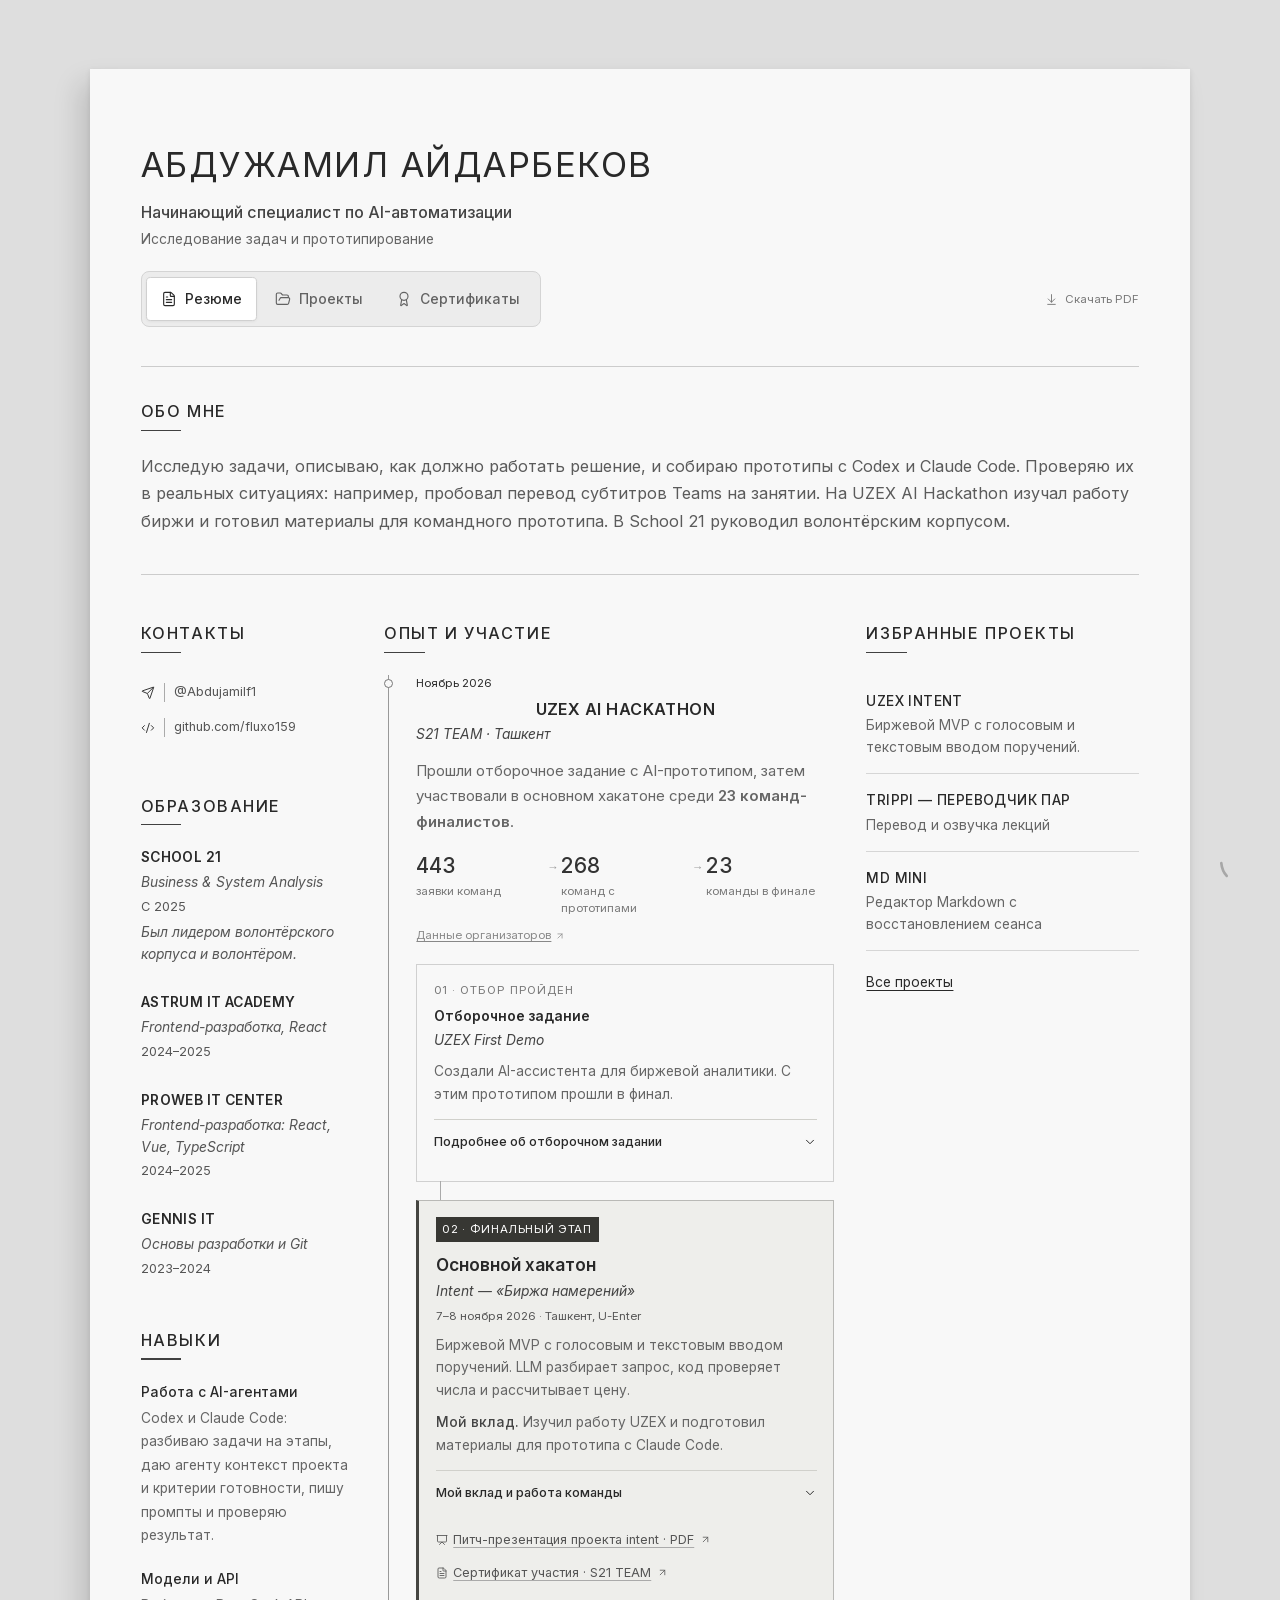
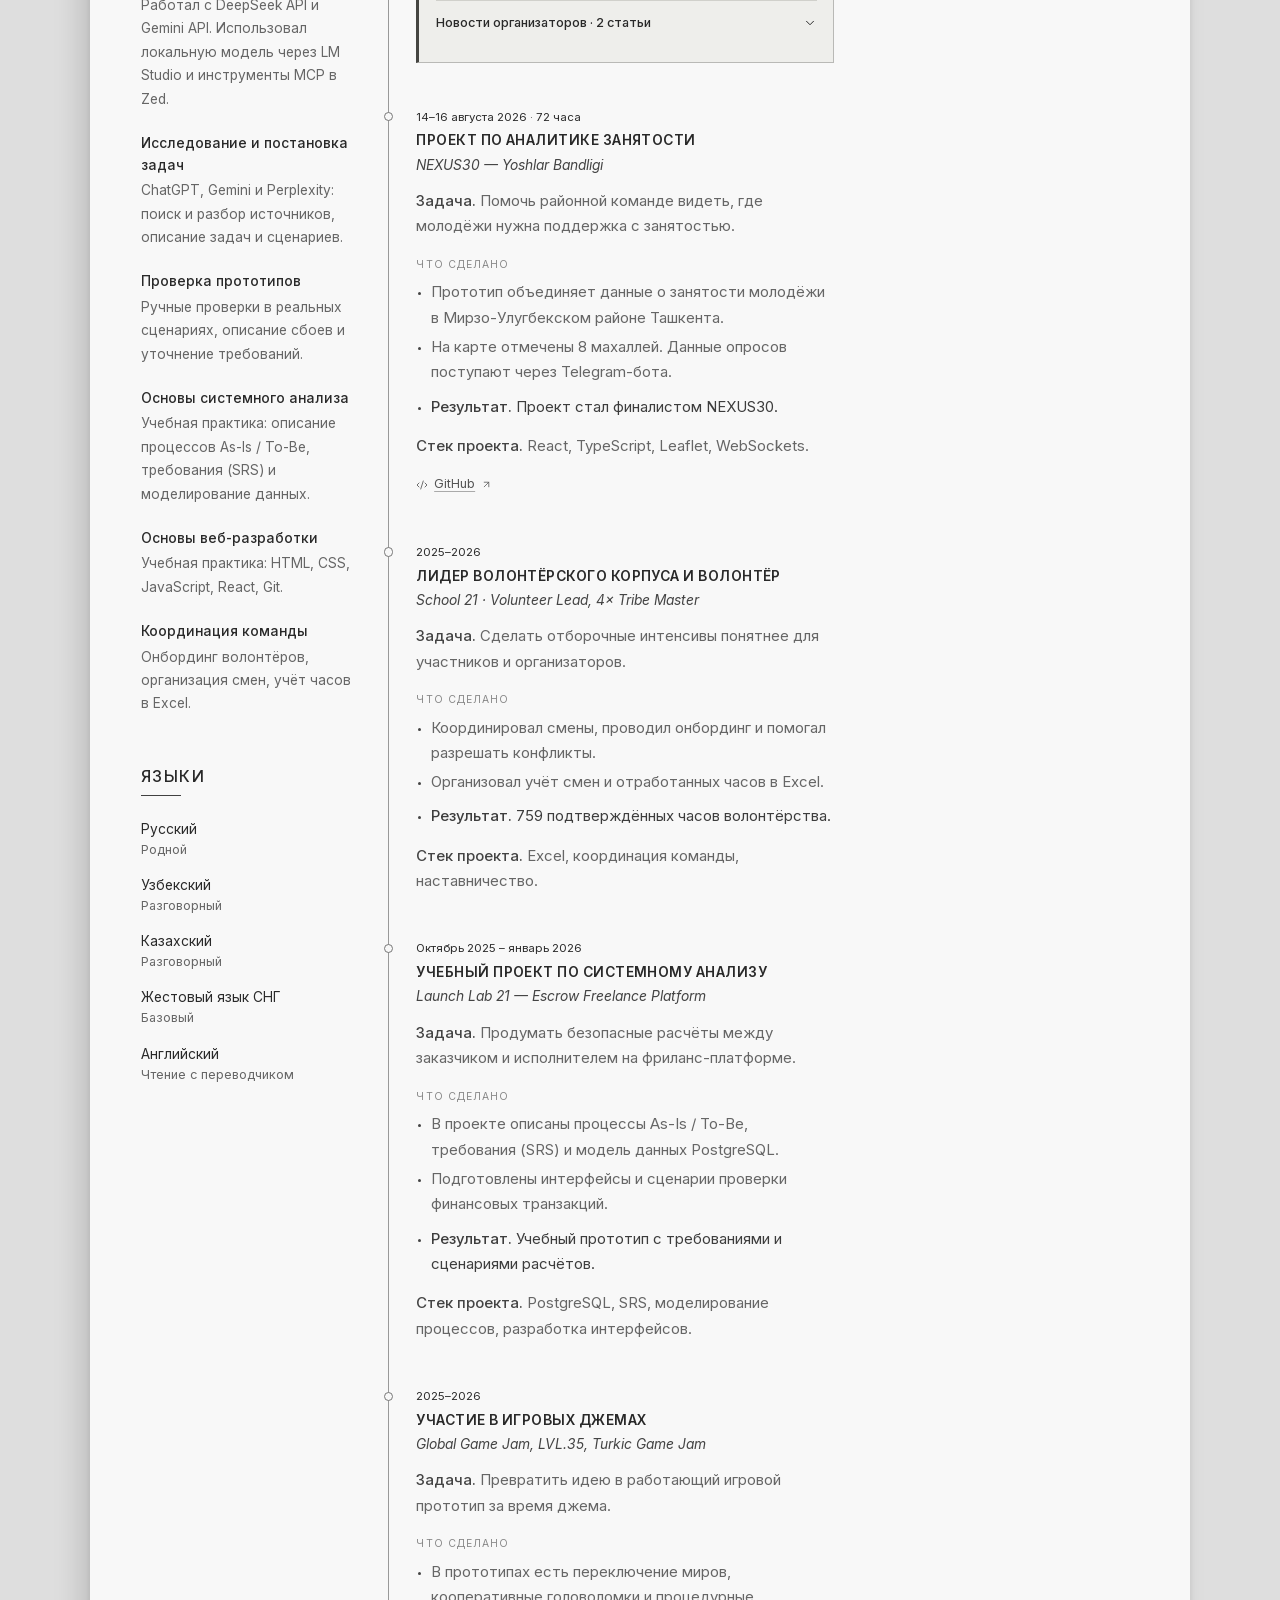
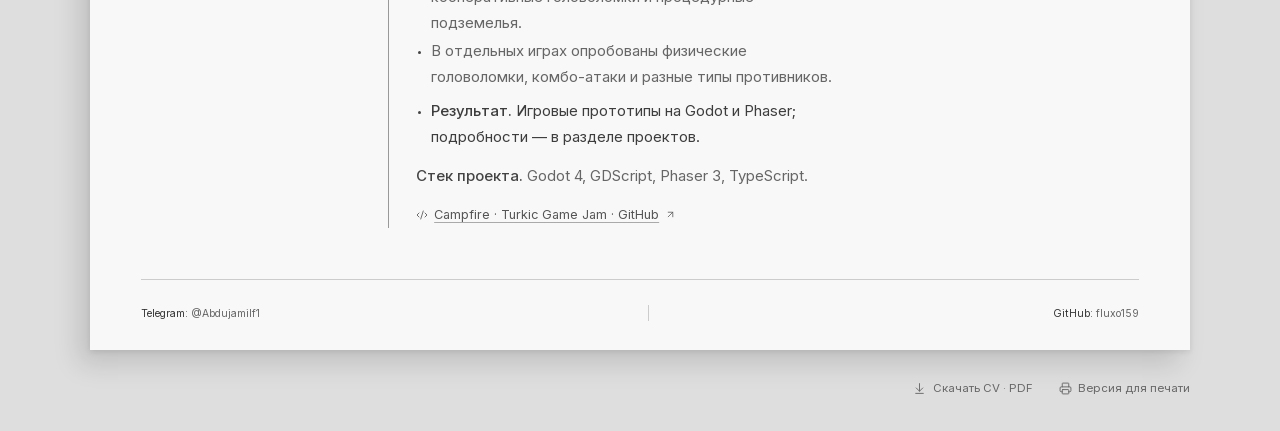
==== commit d5bd1c45: "Publish personal CV" ====
--- a/index.html
+++ b/index.html
@@ -1,2 +1,2 @@
-<!DOCTYPE html><html lang="ru"><head><meta charSet="utf-8"/><meta name="viewport" content="width=device-width, initial-scale=1"/><link rel="stylesheet" href="/_next/static/css/global-error.BtD9AKgN.css" data-precedence="vite-rsc/client-reference"/><link rel="stylesheet" href="/_next/static/css/index.BtD9AKgN.css" data-rsc-css-href="/_next/static/css/index.BtD9AKgN.css" data-precedence="vite-rsc/importer-resources"/><link rel="modulepreload" fetchPriority="low" href="/_next/static/chunks/index-D4bVb5FG.js"/><script src="/_next/static/chunks/rolldown-runtime-C60lm6uB.js" type="module" async=""></script><script src="/_next/static/chunks/framework-D_rUT4EX.js" type="module" async=""></script><link rel="modulepreload" href="/_next/static/chunks/global-error-BntAvw6n.js" crossorigin=""/><link rel="modulepreload" href="/_next/static/chunks/site-status-BoY7AfiD.js" crossorigin=""/><link rel="modulepreload" href="/_next/static/chunks/scroll-cat-Cgxdnczf.js" crossorigin=""/><link rel="modulepreload" href="/_next/static/chunks/error-q19vY5T-.js" crossorigin=""/><link rel="modulepreload" href="/_next/static/chunks/layout-segment-context-CorQvE3l.js" crossorigin=""/><link rel="modulepreload" href="/_next/static/chunks/smooth-scroll-YlwpIvxB.js" crossorigin=""/><link rel="modulepreload" href="/_next/static/chunks/Icon-Ci2Hv__g.js" crossorigin=""/><title>Абдужамил Айдарбеков — Начинающий специалист по AI-автоматизации</title><meta name="description" content="Абдужамил Айдарбеков. Исследование задач, прототипирование с Claude Code и проверка решений. Проекты, опыт и сертификаты."/><meta property="og:title" content="Абдужамил Айдарбеков — Начинающий специалист по AI-автоматизации"/><meta property="og:description" content="Абдужамил Айдарбеков. Исследование задач, прототипирование с Claude Code и проверка решений. Проекты, опыт и сертификаты."/><meta property="og:url" content="https://fluxo159.github.io"/><meta property="og:site_name" content="Абдужамил Айдарбеков — CV"/><meta property="og:type" content="website"/><meta property="og:locale" content="ru_RU"/><meta property="og:image" content="https://fluxo159.github.io/social-preview.png"/><meta property="og:image:width" content="1200"/><meta property="og:image:height" content="630"/><meta property="og:image:alt" content="Абдужамил Айдарбеков — Начинающий специалист по AI-автоматизации. Исследование задач и прототипирование."/><meta name="twitter:card" content="summary_large_image"/><meta name="twitter:title" content="Абдужамил Айдарбеков — Начинающий специалист по AI-автоматизации"/><meta name="twitter:description" content="Абдужамил Айдарбеков. Исследование задач, прототипирование с Claude Code и проверка решений. Проекты, опыт и сертификаты."/><meta name="twitter:image" content="https://fluxo159.github.io/social-preview.png"/><link rel="shortcut icon" href="/favicon.svg"/><link rel="icon" href="/favicon.svg"/><link rel="canonical" href="https://fluxo159.github.io"/><script>Object.assign(((self[Symbol.for("vinext.navigationRuntime")]??={bootstrap:{routeManifest:null},functions:{}}).bootstrap.rsc??={rsc:[]}),{params:{},nav:{"pathname":"/","searchParams":[]}})</script><link rel="modulepreload" href="/_next/static/chunks/index-D4bVb5FG.js" />
-</head><body><a class="skip-link" href="#profile">К содержанию резюме</a><main class="resume resume-home"><header class="resume-header"><h1>Абдужамил Айдарбеков</h1><p class="resume-role">Начинающий специалист по AI-автоматизации<span>Исследование задач и прототипирование</span></p><div class="header-bottom"><nav class="document-nav" aria-label="Разделы сайта"><a href="/" aria-current="page"><svg xmlns="http://www.w3.org/2000/svg" width="16" height="16" viewBox="0 0 24 24" fill="none" stroke="currentColor" stroke-width="2" stroke-linecap="round" stroke-linejoin="round" class="lucide lucide-file-text" aria-hidden="true"><path d="M6 22a2 2 0 0 1-2-2V4a2 2 0 0 1 2-2h8a2.4 2.4 0 0 1 1.704.706l3.588 3.588A2.4 2.4 0 0 1 20 8v12a2 2 0 0 1-2 2z"></path><path d="M14 2v5a1 1 0 0 0 1 1h5"></path><path d="M10 9H8"></path><path d="M16 13H8"></path><path d="M16 17H8"></path></svg>Резюме</a><a href="/projects"><svg xmlns="http://www.w3.org/2000/svg" width="16" height="16" viewBox="0 0 24 24" fill="none" stroke="currentColor" stroke-width="2" stroke-linecap="round" stroke-linejoin="round" class="lucide lucide-folder-open" aria-hidden="true"><path d="m6 14 1.5-2.9A2 2 0 0 1 9.24 10H20a2 2 0 0 1 1.94 2.5l-1.54 6a2 2 0 0 1-1.95 1.5H4a2 2 0 0 1-2-2V5a2 2 0 0 1 2-2h3.9a2 2 0 0 1 1.69.9l.81 1.2a2 2 0 0 0 1.67.9H18a2 2 0 0 1 2 2v2"></path></svg>Проекты</a><a href="/certificates"><svg xmlns="http://www.w3.org/2000/svg" width="16" height="16" viewBox="0 0 24 24" fill="none" stroke="currentColor" stroke-width="2" stroke-linecap="round" stroke-linejoin="round" class="lucide lucide-award" aria-hidden="true"><path d="m15.477 12.89 1.515 8.526a.5.5 0 0 1-.81.47l-3.58-2.687a1 1 0 0 0-1.197 0l-3.586 2.686a.5.5 0 0 1-.81-.469l1.514-8.526"></path><circle cx="12" cy="8" r="6"></circle></svg>Сертификаты</a></nav><a class="header-download" href="/Abdujamil_Aydarbekov_CV.pdf" download=""><svg xmlns="http://www.w3.org/2000/svg" width="13" height="13" viewBox="0 0 24 24" fill="none" stroke="currentColor" stroke-width="2" stroke-linecap="round" stroke-linejoin="round" class="lucide lucide-arrow-down-to-line" aria-hidden="true"><path d="M12 17V3"></path><path d="m6 11 6 6 6-6"></path><path d="M19 21H5"></path></svg>Скачать PDF</a></div></header><section class="profile" id="profile"><h2 class="section-title">Обо мне</h2><p>Исследую задачи, описываю, как должно работать решение, и собираю прототипы с Claude Code. Проверяю их в реальных ситуациях: например, пробовал перевод субтитров Teams на занятии. На UZEX AI Hackathon изучал работу биржи и готовил материалы для командного прототипа. В School 21 руководил волонтёрским корпусом.</p></section><div class="resume-columns"><aside class="resume-sidebar"><section id="contact" class="sidebar-section"><h2 class="section-title">Контакты</h2><address class="contact-list"><a href="https://t.me/Abdujamilf1" target="_blank" rel="noreferrer"><svg xmlns="http://www.w3.org/2000/svg" width="24" height="24" viewBox="0 0 24 24" fill="none" stroke="currentColor" stroke-width="2" stroke-linecap="round" stroke-linejoin="round" class="lucide lucide-send" aria-hidden="true"><path d="M14.536 21.686a.5.5 0 0 0 .937-.024l6.5-19a.496.496 0 0 0-.635-.635l-19 6.5a.5.5 0 0 0-.024.937l7.93 3.18a2 2 0 0 1 1.112 1.11z"></path><path d="m21.854 2.147-10.94 10.939"></path></svg><span>@Abdujamilf1</span></a><a href="https://github.com/fluxo159" target="_blank" rel="noreferrer"><svg xmlns="http://www.w3.org/2000/svg" width="24" height="24" viewBox="0 0 24 24" fill="none" stroke="currentColor" stroke-width="2" stroke-linecap="round" stroke-linejoin="round" class="lucide lucide-code-xml" aria-hidden="true"><path d="m18 16 4-4-4-4"></path><path d="m6 8-4 4 4 4"></path><path d="m14.5 4-5 16"></path></svg><span>github.com/fluxo159</span></a></address></section><section id="education" class="sidebar-section"><h2 class="section-title">Образование</h2><div class="education-entry"><h3>School 21</h3><p>Business &amp; System Analysis</p><time>С 2025</time><p>Был лидером волонтёрского корпуса и волонтёром.</p></div><div class="education-entry"><h3>Astrum IT Academy</h3><p>Frontend-разработка, React</p><time>2024–2025</time></div><div class="education-entry"><h3>ProWeb IT Center</h3><p>Frontend-разработка: React, Vue, TypeScript</p><time>2024–2025</time></div><div class="education-entry"><h3>Gennis IT</h3><p>Основы разработки и Git</p><time>2023–2024</time></div></section><section class="sidebar-section"><h2 class="section-title">Навыки</h2><dl class="skills"><div><dt>Исследование и постановка задач</dt><dd>Поиск в открытых источниках, разбор предметной области, описание проблемы и сценариев использования.</dd></div><div><dt>Прототипирование с ИИ</dt><dd>Claude Code: подготовка контекста, постановка задач, написание и уточнение промптов.</dd></div><div><dt>Проверка прототипов</dt><dd>Ручные проверки в реальных сценариях, описание сбоев и уточнение требований.</dd></div><div><dt>Основы системного анализа</dt><dd>Учебная практика: описание процессов As-Is / To-Be, требования (SRS) и моделирование данных.</dd></div><div><dt>Основы веб-разработки</dt><dd>Учебная практика: HTML, CSS, JavaScript, React, Git.</dd></div><div><dt>Координация команды</dt><dd>Онбординг волонтёров, организация смен, учёт часов в Excel.</dd></div></dl></section><section class="sidebar-section languages-section"><h2 class="section-title">Языки</h2><dl class="languages"><div><dt>Русский</dt><dd>Родной</dd></div><div><dt>Узбекский</dt><dd>Разговорный</dd></div><div><dt>Казахский</dt><dd>Разговорный</dd></div><div><dt>Жестовый язык СНГ</dt><dd>Базовый</dd></div><div><dt>Английский</dt><dd>Чтение с переводчиком</dd></div></dl></section></aside><div class="resume-main"><section id="experience"><h2 class="section-title">Опыт и участие</h2><div class="timeline"><article class="experience-entry experience-hackathon" id="uzex-experience"><time>Ноябрь 2026</time><h3>UZEX AI Hackathon</h3><p class="organization">S21 TEAM · Ташкент</p><p class="hackathon-result">Прошли отборочное задание с AI-прототипом, затем участвовали в основном хакатоне среди <strong>23 команд-финалистов</strong>.</p><dl class="hackathon-selection" aria-label="Отбор команд на UZEX AI Hackathon"><div><dt>заявки команд</dt><dd>443</dd></div><div><dt>команд с прототипами</dt><dd>268</dd></div><div><dt>команды в финале</dt><dd>23</dd></div></dl><a class="selection-source" href="https://uzex.uz/ru/News/the-final-stage-of-the-uzex-ai-hackathon-has-kicked-off-in-tashkent" target="_blank" rel="noopener noreferrer">Данные организаторов <svg xmlns="http://www.w3.org/2000/svg" width="10" height="10" viewBox="0 0 24 24" fill="none" stroke="currentColor" stroke-width="2" stroke-linecap="round" stroke-linejoin="round" class="lucide lucide-arrow-up-right" aria-hidden="true"><path d="M7 7h10v10"></path><path d="M7 17 17 7"></path></svg></a><div class="hackathon-stages"><section class="hackathon-stage hackathon-qualifier" id="uzex-qualifier" aria-labelledby="uzex-qualifier-heading"><span class="stage-label">01 · Отбор пройден</span><h4 id="uzex-qualifier-heading">Отборочное задание</h4><p class="organization">UZEX First Demo</p><p class="stage-summary">Создали AI-ассистента для биржевой аналитики. С этим прототипом прошли в финал.</p><details class="stage-details"><summary><span>Подробнее об отборочном задании</span><svg xmlns="http://www.w3.org/2000/svg" width="14" height="14" viewBox="0 0 24 24" fill="none" stroke="currentColor" stroke-width="2" stroke-linecap="round" stroke-linejoin="round" class="lucide lucide-chevron-down" aria-hidden="true"><path d="m6 9 6 6 6-6"></path></svg></summary><div class="work-facts"><p class="entry-purpose"><span class="fact-label">Задача.</span> <!-- -->Отвечать на вопросы о биржевых сделках на русском и узбекском по данным в чате.</p><p class="personal-contribution"><span class="fact-label">Мой вклад.</span> <!-- -->Формулировал задачи для прототипа и писал промпты для Claude Code.</p><p class="contribution-label">Работа команды</p><ul><li>Интегрировали Groq и резервный Gemini: LLM преобразует вопрос в план запроса.</li><li>Добавили проверку плана, SQL-расчёты и уточнение неоднозначных вопросов.</li><li>Подготовили импорт CSV и проверку валют, единиц измерения и результатов.</li><li class="entry-result"><strong>Результат.</strong> <!-- -->Прототип на учебном наборе из 500 000 вымышленных сделок; выход в финал UZEX.</li></ul><p class="entry-stack"><span class="fact-label">Стек проекта.</span> <!-- -->LLM API, Groq, Gemini, Python, SQL, Cloudflare D1 (SQLite), Drizzle ORM; React, TypeScript, Vinext / Vite, Tailwind CSS.</p></div><div class="entry-links"><a href="https://github.com/fluxo159/uzex-ai-analytics" target="_blank" rel="noopener noreferrer" aria-label="GitHub: UZEX"><svg xmlns="http://www.w3.org/2000/svg" width="12" height="12" viewBox="0 0 24 24" fill="none" stroke="currentColor" stroke-width="2" stroke-linecap="round" stroke-linejoin="round" class="lucide lucide-code-xml" aria-hidden="true"><path d="m18 16 4-4-4-4"></path><path d="m6 8-4 4 4 4"></path><path d="m14.5 4-5 16"></path></svg><span>GitHub</span><svg xmlns="http://www.w3.org/2000/svg" width="11" height="11" viewBox="0 0 24 24" fill="none" stroke="currentColor" stroke-width="2" stroke-linecap="round" stroke-linejoin="round" class="lucide lucide-arrow-up-right" aria-hidden="true"><path d="M7 7h10v10"></path><path d="M7 17 17 7"></path></svg></a></div></details></section><section class="hackathon-stage hackathon-final" id="uzex-hackathon" aria-labelledby="uzex-final-heading"><span class="stage-label">02 · Финальный этап</span><h4 id="uzex-final-heading">Основной хакатон</h4><p class="organization">Intent — «Биржа намерений»</p><time>7–8 ноября 2026<!-- --> · Ташкент, U-Enter</time><p class="stage-summary">Биржевой MVP с голосовым и текстовым вводом поручений.<!-- --> LLM разбирает запрос, код проверяет числа и рассчитывает цену.</p><p class="stage-summary"><span class="fact-label">Мой вклад.</span> <!-- -->Изучил работу UZEX и подготовил материалы для прототипа с Claude Code.</p><details class="stage-details"><summary><span>Мой вклад и работа команды</span><svg xmlns="http://www.w3.org/2000/svg" width="14" height="14" viewBox="0 0 24 24" fill="none" stroke="currentColor" stroke-width="2" stroke-linecap="round" stroke-linejoin="round" class="lucide lucide-chevron-down" aria-hidden="true"><path d="m6 9 6 6 6-6"></path></svg></summary><div class="work-facts"><p class="entry-purpose"><span class="fact-label">Задача.</span> <!-- -->Дать покупателю возможность описать потребность обычными словами, подтвердить поручение и увидеть расчёт цены.</p><p class="personal-contribution"><span class="fact-label">Мой вклад.</span> <!-- -->Изучал работу UZEX и искал проблемы участников биржи в открытых источниках, на форумах и в Telegram. Использовал ChatGPT, Gemini и Perplexity. Передал собранные материалы в Claude Code для генерации идей и разработки прототипа.</p><p class="contribution-label">Работа команды</p><ul><li>Добавили голосовой и текстовый ввод на русском и узбекском: LLM извлекает параметры, код проверяет числа, пользователь подтверждает поручение.</li><li>Реализовали расчёт единой цены с учётом доставки и объединением небольших заказов.</li><li>Связали поручение с объяснением цены, демо-подписью, демо-эскроу и паспортом сделки.</li><li>Добавили автотесты чисел, правил распределения и независимости расчётного движка от LLM.</li><li class="entry-result"><strong>Результат.</strong> <!-- -->MVP для финала: от описания потребности до расчёта и объяснения цены. Подпись, платёж и реестры — демонстрационные.</li></ul><p class="entry-stack"><span class="fact-label">Стек проекта.</span> <!-- -->LLM API, Python, FastAPI, Pydantic, DuckDB, pandas, NetworkX; React, TypeScript, Vite, Tailwind CSS; pytest, Hypothesis, Vitest.</p></div><div class="research-findings"><p class="contribution-label">Наблюдения исследования и решения MVP</p><ul><li>Для сравнения предложений нужны единицы, валюта и условия поставки, а не только название товара.<!-- --> <!-- -->В MVP предусмотрены уточнение параметров и подтверждение чисел.<!-- --> <a href="https://test-spot.uzex.uz/" target="_blank" rel="noopener noreferrer">Тестовый портал UZEX<svg xmlns="http://www.w3.org/2000/svg" width="10" height="10" viewBox="0 0 24 24" fill="none" stroke="currentColor" stroke-width="2" stroke-linecap="round" stroke-linejoin="round" class="lucide lucide-arrow-up-right" aria-hidden="true"><path d="M7 7h10v10"></path><path d="M7 17 17 7"></path></svg></a></li><li>Помимо цены товара, в сделке есть сборы и условия расчётов.<!-- --> <!-- -->В MVP отдельно показаны сбор, задаток, доставка и объяснение итоговой цены.<!-- --> <a href="https://uzex.uz/ru/pages/online-exchange-trades-tariff" target="_blank" rel="noopener noreferrer">Тарифы UZEX<svg xmlns="http://www.w3.org/2000/svg" width="10" height="10" viewBox="0 0 24 24" fill="none" stroke="currentColor" stroke-width="2" stroke-linecap="round" stroke-linejoin="round" class="lucide lucide-arrow-up-right" aria-hidden="true"><path d="M7 7h10v10"></path><path d="M7 17 17 7"></path></svg></a></li></ul><p class="research-note">Выводы по открытым материалам; влияние решений на пользователей ещё не измерялось.</p></div><figure class="stage-preview"><a href="/materials/uzex-intent-market.webp" target="_blank" rel="noopener noreferrer" aria-label="Открыть скриншот демонстрационного MVP UZEX Intent"><img src="/materials/uzex-intent-market.webp" width="1280" height="720" loading="lazy" decoding="async" alt="Демонстрационный интерфейс UZEX Intent: рынок, корзина заявок и ввод поручения"/></a><figcaption>Демонстрационный MVP · <a href="/materials/uzex-intent-market.webp" target="_blank" rel="noopener noreferrer">Открыть скриншот <svg xmlns="http://www.w3.org/2000/svg" width="10" height="10" viewBox="0 0 24 24" fill="none" stroke="currentColor" stroke-width="2" stroke-linecap="round" stroke-linejoin="round" class="lucide lucide-arrow-up-right" aria-hidden="true"><path d="M7 7h10v10"></path><path d="M7 17 17 7"></path></svg></a></figcaption></figure></details><div class="entry-links entry-links-news"><a href="/materials/uzex-ai-hackathon-pitch.pdf" target="_blank" rel="noopener noreferrer" aria-label="Питч-презентация проекта intent · PDF: UZEX — основной этап"><svg xmlns="http://www.w3.org/2000/svg" width="12" height="12" viewBox="0 0 24 24" fill="none" stroke="currentColor" stroke-width="2" stroke-linecap="round" stroke-linejoin="round" class="lucide lucide-presentation" aria-hidden="true"><path d="M2 3h20"></path><path d="M21 3v11a2 2 0 0 1-2 2H5a2 2 0 0 1-2-2V3"></path><path d="m7 21 5-5 5 5"></path></svg><span>Питч-презентация проекта intent · PDF</span><svg xmlns="http://www.w3.org/2000/svg" width="11" height="11" viewBox="0 0 24 24" fill="none" stroke="currentColor" stroke-width="2" stroke-linecap="round" stroke-linejoin="round" class="lucide lucide-arrow-up-right" aria-hidden="true"><path d="M7 7h10v10"></path><path d="M7 17 17 7"></path></svg></a><a href="/certificates#uzex-ai-2026" rel="noopener noreferrer" aria-label="Сертификат участия · S21 TEAM: UZEX — основной этап"><svg xmlns="http://www.w3.org/2000/svg" width="12" height="12" viewBox="0 0 24 24" fill="none" stroke="currentColor" stroke-width="2" stroke-linecap="round" stroke-linejoin="round" class="lucide lucide-file-text" aria-hidden="true"><path d="M6 22a2 2 0 0 1-2-2V4a2 2 0 0 1 2-2h8a2.4 2.4 0 0 1 1.704.706l3.588 3.588A2.4 2.4 0 0 1 20 8v12a2 2 0 0 1-2 2z"></path><path d="M14 2v5a1 1 0 0 0 1 1h5"></path><path d="M10 9H8"></path><path d="M16 13H8"></path><path d="M16 17H8"></path></svg><span>Сертификат участия · S21 TEAM</span><svg xmlns="http://www.w3.org/2000/svg" width="11" height="11" viewBox="0 0 24 24" fill="none" stroke="currentColor" stroke-width="2" stroke-linecap="round" stroke-linejoin="round" class="lucide lucide-arrow-up-right" aria-hidden="true"><path d="M7 7h10v10"></path><path d="M7 17 17 7"></path></svg></a></div><details class="stage-details stage-news"><summary><span>Новости организаторов · 2 статьи</span><svg xmlns="http://www.w3.org/2000/svg" width="14" height="14" viewBox="0 0 24 24" fill="none" stroke="currentColor" stroke-width="2" stroke-linecap="round" stroke-linejoin="round" class="lucide lucide-chevron-down" aria-hidden="true"><path d="m6 9 6 6 6-6"></path></svg></summary><div class="entry-links entry-links-news"><a href="https://uzex.uz/ru/News/the-final-stage-of-the-uzex-ai-hackathon-has-kicked-off-in-tashkent" target="_blank" rel="noopener noreferrer" aria-label="В Ташкенте стартовал финальный этап UZEX AI Hackathon: UZEX — основной этап"><svg xmlns="http://www.w3.org/2000/svg" width="12" height="12" viewBox="0 0 24 24" fill="none" stroke="currentColor" stroke-width="2" stroke-linecap="round" stroke-linejoin="round" class="lucide lucide-newspaper" aria-hidden="true"><path d="M15 18h-5"></path><path d="M18 14h-8"></path><path d="M4 22h16a2 2 0 0 0 2-2V4a2 2 0 0 0-2-2H8a2 2 0 0 0-2 2v16a2 2 0 0 1-4 0v-9a2 2 0 0 1 2-2h2"></path><rect width="8" height="4" x="10" y="6" rx="1"></rect></svg><span>В Ташкенте стартовал финальный этап UZEX AI Hackathon</span><svg xmlns="http://www.w3.org/2000/svg" width="11" height="11" viewBox="0 0 24 24" fill="none" stroke="currentColor" stroke-width="2" stroke-linecap="round" stroke-linejoin="round" class="lucide lucide-arrow-up-right" aria-hidden="true"><path d="M7 7h10v10"></path><path d="M7 17 17 7"></path></svg></a><a href="https://uzex.uz/ru/News/winners-of-the-uzex-ai-hackathon-have-been-determined" target="_blank" rel="noopener noreferrer" aria-label="Определены победители UZEX AI Hackathon: UZEX — основной этап"><svg xmlns="http://www.w3.org/2000/svg" width="12" height="12" viewBox="0 0 24 24" fill="none" stroke="currentColor" stroke-width="2" stroke-linecap="round" stroke-linejoin="round" class="lucide lucide-newspaper" aria-hidden="true"><path d="M15 18h-5"></path><path d="M18 14h-8"></path><path d="M4 22h16a2 2 0 0 0 2-2V4a2 2 0 0 0-2-2H8a2 2 0 0 0-2 2v16a2 2 0 0 1-4 0v-9a2 2 0 0 1 2-2h2"></path><rect width="8" height="4" x="10" y="6" rx="1"></rect></svg><span>Определены победители UZEX AI Hackathon</span><svg xmlns="http://www.w3.org/2000/svg" width="11" height="11" viewBox="0 0 24 24" fill="none" stroke="currentColor" stroke-width="2" stroke-linecap="round" stroke-linejoin="round" class="lucide lucide-arrow-up-right" aria-hidden="true"><path d="M7 7h10v10"></path><path d="M7 17 17 7"></path></svg></a></div></details></section></div></article><article class="experience-entry" id="nexus30-experience"><time>14–16 августа 2026 · 72 часа</time><h3>Проект по аналитике занятости</h3><p class="organization">NEXUS30 — Yoshlar Bandligi</p><div class="work-facts"><p class="entry-purpose"><span class="fact-label">Задача.</span> <!-- -->Помочь районной команде видеть, где молодёжи нужна поддержка с занятостью.</p><p class="contribution-label">Что сделано</p><ul><li>Прототип объединяет данные о занятости молодёжи в Мирзо-Улугбекском районе Ташкента.</li><li>На карте отмечены 8 махаллей. Данные опросов поступают через Telegram-бота.</li><li class="entry-result"><strong>Результат.</strong> <!-- -->Проект стал финалистом NEXUS30.</li></ul><p class="entry-stack"><span class="fact-label">Стек проекта.</span> <!-- -->React, TypeScript, Leaflet, WebSockets.</p></div><div class="entry-links"><a href="https://github.com/fluxo159/hack-nexus30-govtech" target="_blank" rel="noopener noreferrer" aria-label="GitHub: NEXUS30"><svg xmlns="http://www.w3.org/2000/svg" width="12" height="12" viewBox="0 0 24 24" fill="none" stroke="currentColor" stroke-width="2" stroke-linecap="round" stroke-linejoin="round" class="lucide lucide-code-xml" aria-hidden="true"><path d="m18 16 4-4-4-4"></path><path d="m6 8-4 4 4 4"></path><path d="m14.5 4-5 16"></path></svg><span>GitHub</span><svg xmlns="http://www.w3.org/2000/svg" width="11" height="11" viewBox="0 0 24 24" fill="none" stroke="currentColor" stroke-width="2" stroke-linecap="round" stroke-linejoin="round" class="lucide lucide-arrow-up-right" aria-hidden="true"><path d="M7 7h10v10"></path><path d="M7 17 17 7"></path></svg></a></div></article><article class="experience-entry"><time>2025–2026</time><h3>Лидер волонтёрского корпуса и волонтёр</h3><p class="organization">School 21 · Volunteer Lead, 4× Tribe Master</p><div class="work-facts"><p class="entry-purpose"><span class="fact-label">Задача.</span> <!-- -->Сделать отборочные интенсивы понятнее для участников и организаторов.</p><p class="contribution-label">Что сделано</p><ul><li>Координировал смены, проводил онбординг и помогал разрешать конфликты.</li><li>Организовал учёт смен и отработанных часов в Excel.</li><li class="entry-result"><strong>Результат.</strong> <!-- -->759 подтверждённых часов волонтёрства.</li></ul><p class="entry-stack"><span class="fact-label">Стек проекта.</span> <!-- -->Excel, координация команды, наставничество.</p></div></article><article class="experience-entry"><time>Октябрь 2025 – январь 2026</time><h3>Учебный проект по системному анализу</h3><p class="organization">Launch Lab 21 — Escrow Freelance Platform</p><div class="work-facts"><p class="entry-purpose"><span class="fact-label">Задача.</span> <!-- -->Продумать безопасные расчёты между заказчиком и исполнителем на фриланс-платформе.</p><p class="contribution-label">Что сделано</p><ul><li>В проекте описаны процессы As-Is / To-Be, требования (SRS) и модель данных PostgreSQL.</li><li>Подготовлены интерфейсы и сценарии проверки финансовых транзакций.</li><li class="entry-result"><strong>Результат.</strong> <!-- -->Учебный прототип с требованиями и сценариями расчётов.</li></ul><p class="entry-stack"><span class="fact-label">Стек проекта.</span> <!-- -->PostgreSQL, SRS, моделирование процессов, разработка интерфейсов.</p></div></article><article class="experience-entry"><time>2025–2026</time><h3>Участие в игровых джемах</h3><p class="organization">Global Game Jam, LVL.35, Turkic Game Jam</p><div class="work-facts"><p class="entry-purpose"><span class="fact-label">Задача.</span> <!-- -->Превратить идею в работающий игровой прототип за время джема.</p><p class="contribution-label">Что сделано</p><ul><li>В прототипах есть переключение миров, кооперативные головоломки и процедурные подземелья.</li><li>В отдельных играх опробованы физические головоломки, комбо-атаки и разные типы противников.</li><li class="entry-result"><strong>Результат.</strong> <!-- -->Игровые прототипы на Godot и Phaser; подробности — в разделе проектов.</li></ul><p class="entry-stack"><span class="fact-label">Стек проекта.</span> <!-- -->Godot 4, GDScript, Phaser 3, TypeScript.</p></div><div class="entry-links"><a href="https://github.com/Kyrsadak/turkic-game-jam" target="_blank" rel="noopener noreferrer" aria-label="Campfire · Turkic Game Jam · GitHub: Игровые джемы"><svg xmlns="http://www.w3.org/2000/svg" width="12" height="12" viewBox="0 0 24 24" fill="none" stroke="currentColor" stroke-width="2" stroke-linecap="round" stroke-linejoin="round" class="lucide lucide-code-xml" aria-hidden="true"><path d="m18 16 4-4-4-4"></path><path d="m6 8-4 4 4 4"></path><path d="m14.5 4-5 16"></path></svg><span>Campfire · Turkic Game Jam · GitHub</span><svg xmlns="http://www.w3.org/2000/svg" width="11" height="11" viewBox="0 0 24 24" fill="none" stroke="currentColor" stroke-width="2" stroke-linecap="round" stroke-linejoin="round" class="lucide lucide-arrow-up-right" aria-hidden="true"><path d="M7 7h10v10"></path><path d="M7 17 17 7"></path></svg></a></div></article></div></section><section id="projects" class="projects-section" aria-labelledby="featured-projects-heading"><h2 id="featured-projects-heading" class="section-title">Избранные проекты</h2><ul class="featured-projects"><li><a href="/projects#uzex-intent"><span class="project-name">UZEX Intent</span><span class="project-summary">Биржевой MVP с голосовым и текстовым вводом поручений.</span></a></li><li><a href="/projects#trippi-переводчик-пар"><span class="project-name">Trippi — переводчик пар</span><span class="project-summary">Перевод и озвучка лекций</span></a></li><li><a href="/projects#md-mini"><span class="project-name">MD Mini</span><span class="project-summary">Редактор Markdown с восстановлением сеанса</span></a></li></ul><a class="all-projects-link" href="/projects">Все проекты</a></section></div></div><footer class="resume-footer"><a href="https://t.me/Abdujamilf1" target="_blank" rel="noreferrer"><span>Telegram:</span> @Abdujamilf1</a><a href="https://github.com/fluxo159" target="_blank" rel="noreferrer"><span>GitHub:</span> fluxo159</a></footer></main><div class="document-actions"><a href="/Abdujamil_Aydarbekov_CV.pdf" download="" title="Актуальное резюме в PDF"><svg xmlns="http://www.w3.org/2000/svg" width="13" height="13" viewBox="0 0 24 24" fill="none" stroke="currentColor" stroke-width="2" stroke-linecap="round" stroke-linejoin="round" class="lucide lucide-arrow-down-to-line" aria-hidden="true"><path d="M12 17V3"></path><path d="m6 11 6 6 6-6"></path><path d="M19 21H5"></path></svg>Скачать CV · PDF</a><a href="/Abdujamil_Aydarbekov_CV.pdf" target="_blank" rel="noopener noreferrer"><svg xmlns="http://www.w3.org/2000/svg" width="13" height="13" viewBox="0 0 24 24" fill="none" stroke="currentColor" stroke-width="2" stroke-linecap="round" stroke-linejoin="round" class="lucide lucide-printer" aria-hidden="true"><path d="M6 18H4a2 2 0 0 1-2-2v-5a2 2 0 0 1 2-2h16a2 2 0 0 1 2 2v5a2 2 0 0 1-2 2h-2"></path><path d="M6 9V3a1 1 0 0 1 1-1h10a1 1 0 0 1 1 1v6"></path><rect x="6" y="14" width="12" height="8" rx="1"></rect></svg>Версия для печати</a></div><div class="scroll-cat" aria-hidden="true"><svg viewBox="95 85 220 210" width="48" height="48" focusable="false"><defs><filter id="scroll-cat-brush-_R_2i_" x="-10%" y="-10%" width="120%" height="120%"><feTurbulence type="fractalNoise" baseFrequency="0.04" numOctaves="3" result="noise" seed="2"></feTurbulence><feDisplacementMap in="SourceGraphic" in2="noise" scale="2.2" xChannelSelector="R" yChannelSelector="G"></feDisplacementMap></filter></defs><g filter="url(#scroll-cat-brush-_R_2i_)"><path data-cat-part="body" d="M 144 263 C 102 215, 112 128, 178 106 C 242 86, 294 128, 294 198 C 294 262, 236 290, 185 274 C 152 263, 150 214, 169 194 L 183 162 L 198 186 C 210 186, 221 186, 232 185 L 246 160 L 254 192" fill="none" stroke="currentColor" stroke-width="12" stroke-linecap="round" stroke-linejoin="round" style="opacity:0"></path><circle data-cat-part="left-eye" cx="187" cy="215" r="5.8" fill="currentColor" style="transform-origin:187px 215px;transform:scale(0);opacity:0"></circle><circle data-cat-part="right-eye" cx="239" cy="214" r="5.8" fill="currentColor" style="transform-origin:239px 214px;transform:scale(0);opacity:0"></circle><path data-cat-part="nose" d="M 207 229 L 213 219 L 219 229" fill="none" stroke="currentColor" stroke-width="7.5" stroke-linecap="round" stroke-linejoin="round" style="opacity:0"></path><circle data-cat-part="nose-dot" cx="213" cy="222" r="2.5" fill="currentColor" style="transform-origin:213px 222px;transform:scale(0);opacity:0"></circle></g></svg></div><script type="module" src="/_next/static/chunks/index-D4bVb5FG.js" id="_R_" async=""></script><script>((self[Symbol.for("vinext.navigationRuntime")]??={bootstrap:{routeManifest:null},functions:{}}).bootstrap.rsc??={rsc:[]}).rsc.push("0:{\"page:/\":\"$L1\",\"layout:/\":\"$L2\",\"route:/\":\"$L3\",\"__route\":\"route:/\",\"__interceptionContext\":null,\"__layoutIds\":[\"layout:/\"],\"__rootLayout\":\"/\",\"__bfcacheSegmentIdentities\":{\"layout:/\":\"[\\\"layout\\\",\\\"layout:/\\\",\\\"root-boundary:/\\\",\\\"\\\"]\",\"page:/\":\"[\\\"page\\\",\\\"page:/\\\",\\\"root-boundary:/\\\",\\\"\\\"]\"},\"__srcPage\":[\"page\"],\"__layoutFlags\":{\"layout:/\":\"s\"},\"__artifactCompatibility\":{\"schemaVersion\":1,\"graphVersion\":\"app-route-graph:1177fd80f83fa7b0\",\"deploymentVersion\":\"55ae96bb-6c09-4fa6-8f87-fba5b5b5ea97\",\"appElementsSchemaVersion\":1,\"rscPayloadSchemaVersion\":1,\"rootBoundaryId\":\"/\",\"renderEpoch\":null}}\n")</script><script>((self[Symbol.for("vinext.navigationRuntime")]??={bootstrap:{routeManifest:null},functions:{}}).bootstrap.rsc??={rsc:[]}).rsc.push("4:I[\"8c0f216c4604\",[],\"Children\",1]\n")</script><script>((self[Symbol.for("vinext.navigationRuntime")]??={bootstrap:{routeManifest:null},functions:{}}).bootstrap.rsc??={rsc:[]}).rsc.push("5:I[\"8687e126cdb5\",[],\"ScrollCat\",1]\n")</script><script>((self[Symbol.for("vinext.navigationRuntime")]??={bootstrap:{routeManifest:null},functions:{}}).bootstrap.rsc??={rsc:[]}).rsc.push("6:I[\"d10887734b25\",[],\"SmoothScroll\",1]\n")</script><script>((self[Symbol.for("vinext.navigationRuntime")]??={bootstrap:{routeManifest:null},functions:{}}).bootstrap.rsc??={rsc:[]}).rsc.push("7:I[\"593f344dc510\",[],\"GlobalErrorBoundary\",1]\n")</script><script>((self[Symbol.for("vinext.navigationRuntime")]??={bootstrap:{routeManifest:null},functions:{}}).bootstrap.rsc??={rsc:[]}).rsc.push("8:I[\"0b874ad30386\",[],\"default\",1]\n")</script><script>((self[Symbol.for("vinext.navigationRuntime")]??={bootstrap:{routeManifest:null},functions:{}}).bootstrap.rsc??={rsc:[]}).rsc.push("9:I[\"593f344dc510\",[],\"ErrorBoundary\",1]\n")</script><script>((self[Symbol.for("vinext.navigationRuntime")]??={bootstrap:{routeManifest:null},functions:{}}).bootstrap.rsc??={rsc:[]}).rsc.push("a:I[\"8c4b52fd2ed3\",[],\"default\",1]\n")</script><script>((self[Symbol.for("vinext.navigationRuntime")]??={bootstrap:{routeManifest:null},functions:{}}).bootstrap.rsc??={rsc:[]}).rsc.push("b:I[\"15c18cfaeeff\",[],\"LayoutSegmentProvider\",1]\n")</script><script>((self[Symbol.for("vinext.navigationRuntime")]??={bootstrap:{routeManifest:null},functions:{}}).bootstrap.rsc??={rsc:[]}).rsc.push("c:I[\"8c0f216c4604\",[],\"Slot\",1]\n")</script><script>((self[Symbol.for("vinext.navigationRuntime")]??={bootstrap:{routeManifest:null},functions:{}}).bootstrap.rsc??={rsc:[]}).rsc.push("d:I[\"a9bbde40cf2d\",[],\"default\",1]\n")</script><script>((self[Symbol.for("vinext.navigationRuntime")]??={bootstrap:{routeManifest:null},functions:{}}).bootstrap.rsc??={rsc:[]}).rsc.push("e:I[\"593f344dc510\",[],\"NotFoundBoundary\",1]\n")</script><script>((self[Symbol.for("vinext.navigationRuntime")]??={bootstrap:{routeManifest:null},functions:{}}).bootstrap.rsc??={rsc:[]}).rsc.push("f:I[\"c522979f12d6\",[],\"SiteStatus\",1]\n")</script><script>((self[Symbol.for("vinext.navigationRuntime")]??={bootstrap:{routeManifest:null},functions:{}}).bootstrap.rsc??={rsc:[]}).rsc.push("10:I[\"9276801271d6\",[],\"AppRouterScrollTarget\",1]\n")</script><script>((self[Symbol.for("vinext.navigationRuntime")]??={bootstrap:{routeManifest:null},functions:{}}).bootstrap.rsc??={rsc:[]}).rsc.push("11:I[\"593f344dc510\",[],\"RedirectBoundary\",1]\n")</script><script>((self[Symbol.for("vinext.navigationRuntime")]??={bootstrap:{routeManifest:null},functions:{}}).bootstrap.rsc??={rsc:[]}).rsc.push(":HL[\"/_next/static/css/index.BtD9AKgN.css\",\"style\"     ]\n")</script><script>((self[Symbol.for("vinext.navigationRuntime")]??={bootstrap:{routeManifest:null},functions:{}}).bootstrap.rsc??={rsc:[]}).rsc.push("2:[[[\"$\",\"link\",\"css:/_next/static/css/index.BtD9AKgN.css\",{\"rel\":\"stylesheet\",\"precedence\":\"vite-rsc/importer-resources\",\"href\":\"/_next/static/css/index.BtD9AKgN.css\",\"data-rsc-css-href\":\"/_next/static/css/index.BtD9AKgN.css\"}],\"$undefined\"],[\"$\",\"html\",null,{\"lang\":\"ru\",\"children\":[\"$\",\"body\",null,{\"children\":[[\"$\",\"$L4\",null,{}],[\"$\",\"$L5\",null,{}],[\"$\",\"$L6\",null,{}]]}]}]]\n")</script><script>((self[Symbol.for("vinext.navigationRuntime")]??={bootstrap:{routeManifest:null},functions:{}}).bootstrap.rsc??={rsc:[]}).rsc.push("3:[[[\"$\",\"meta\",null,{\"charSet\":\"utf-8\"}],[[\"$\",\"title\",\"0\",{\"children\":\"Абдужамил Айдарбеков — Начинающий специалист по AI-автоматизации\"}],[\"$\",\"meta\",\"1\",{\"name\":\"description\",\"content\":\"Абдужамил Айдарбеков. Исследование задач, прототипирование с Claude Code и проверка решений. Проекты, опыт и сертификаты.\"}],[\"$\",\"meta\",\"2\",{\"property\":\"og:title\",\"content\":\"Абдужамил Айдарбеков — Начинающий специалист по AI-автоматизации\"}],[\"$\",\"meta\",\"3\",{\"property\":\"og:description\",\"content\":\"Абдужамил Айдарбеков. Исследование задач, прототипирование с Claude Code и проверка решений. Проекты, опыт и сертификаты.\"}],[\"$\",\"meta\",\"4\",{\"property\":\"og:url\",\"content\":\"https://fluxo159.github.io\"}],[\"$\",\"meta\",\"5\",{\"property\":\"og:site_name\",\"content\":\"Абдужамил Айдарбеков — CV\"}],[\"$\",\"meta\",\"6\",{\"property\":\"og:type\",\"content\":\"website\"}],[\"$\",\"meta\",\"7\",{\"property\":\"og:locale\",\"content\":\"ru_RU\"}],[\"$\",\"meta\",\"8\",{\"property\":\"og:image\",\"content\":\"https://fluxo159.github.io/social-preview.png\"}],[\"$\",\"meta\",\"9\",{\"property\":\"og:image:width\",\"content\":\"1200\"}],[\"$\",\"meta\",\"10\",{\"property\":\"og:image:height\",\"content\":\"630\"}],[\"$\",\"meta\",\"11\",{\"property\":\"og:image:alt\",\"content\":\"Абдужамил Айдарбеков — Начинающий специалист по AI-автоматизации. Исследование задач и прототипирование.\"}],[\"$\",\"meta\",\"12\",{\"name\":\"twitter:card\",\"content\":\"summary_large_image\"}],[\"$\",\"meta\",\"13\",{\"name\":\"twitter:title\",\"content\":\"Абдужамил Айдарбеков — Начинающий специалист по AI-автоматизации\"}],[\"$\",\"meta\",\"14\",{\"name\":\"twitter:description\",\"content\":\"Абдужамил Айдарбеков. Исследование задач, прототипирование с Claude Code и проверка решений. Проекты, опыт и сертификаты.\"}],[\"$\",\"meta\",\"15\",{\"name\":\"twitter:image\",\"content\":\"https://fluxo159.github.io/social-preview.png\"}],[\"$\",\"link\",\"16\",{\"data-vinext-streamed-icon\":\"$undefined\",\"rel\":\"shortcut icon\",\"href\":\"/favicon.svg\",\"type\":\"$undefined\",\"sizes\":\"$undefined\",\"color\":\"$undefined\",\"media\":\"$undefined\",\"fetchPriority\":\"$undefined\"}],[\"$\",\"link\",\"17\",{\"data-vinext-streamed-icon\":\"$undefined\",\"rel\":\"icon\",\"href\":\"/favicon.svg\",\"type\":\"$undefined\",\"sizes\":\"$undefined\",\"color\":\"$undefined\",\"media\":\"$undefined\",\"fetchPriority\":\"$undefined\"}],[\"$\",\"link\",\"18\",{\"rel\":\"canonical\",\"href\":\"https://fluxo159.github.io\"}]],[[\"$\",\"meta\",\"0\",{\"name\":\"viewport\",\"content\":\"width=device-width, initial-scale=1\"}]]],[\"$\",\"$L7\",null,{\"fallback\":\"$8\",\"children\":[\"$\",\"$L9\",null,{\"fallback\":\"$a\",\"children\":[\"$\",\"$Lb\",null,{\"providerId\":\"layout:/\",\"segmentMap\":{\"children\":[]},\"children\":[\"$\",\"$Lc\",null,{\"id\":\"layout:/\",\"parallelSlots\":\"$undefined\",\"children\":[\"$\",\"$L9\",null,{\"resetKey\":\"\",\"fallback\":\"$d\",\"children\":[\"$\",\"$Le\",null,{\"resetKey\":\"\",\"fallback\":[\"$\",\"$Lf\",null,{\"state\":\"not-found\"}],\"children\":[\"$\",\"$Le\",null,{\"resetKey\":\"\",\"fallback\":[\"$\",\"$Lf\",null,{\"state\":\"not-found\"}],\"children\":[\"$\",\"$L10\",null,{\"children\":[\"$\",\"$L11\",null,{\"children\":[[\"$\",\"$Lb\",null,{\"providerId\":\"page:/\",\"segmentMap\":{\"children\":[\"__PAGE__\"]},\"children\":[\"$\",\"$Lc\",null,{\"id\":\"page:/\"}]}],null]}]}]}]}]}]}]}]}]}],null,null]\n")</script><script>((self[Symbol.for("vinext.navigationRuntime")]??={bootstrap:{routeManifest:null},functions:{}}).bootstrap.rsc??={rsc:[]}).rsc.push("12:I[\"339f946bc456\",[],\"default\",1]\n")</script><script>((self[Symbol.for("vinext.navigationRuntime")]??={bootstrap:{routeManifest:null},functions:{}}).bootstrap.rsc??={rsc:[]}).rsc.push("1:[[\"$\",\"a\",null,{\"className\":\"skip-link\",\"href\":\"#profile\",\"children\":\"К содержанию резюме\"}],[\"$\",\"main\",null,{\"className\":\"resume resume-home\",\"children\":[[\"$\",\"header\",null,{\"className\":\"resume-header\",\"children\":[[\"$\",\"h1\",null,{\"children\":\"Абдужамил Айдарбеков\"}],[\"$\",\"p\",null,{\"className\":\"resume-role\",\"children\":[\"Начинающий специалист по AI-автоматизации\",[\"$\",\"span\",null,{\"children\":\"Исследование задач и прототипирование\"}]]}],[\"$\",\"div\",null,{\"className\":\"header-bottom\",\"children\":[[\"$\",\"nav\",null,{\"className\":\"document-nav\",\"aria-label\":\"Разделы сайта\",\"children\":[[\"$\",\"a\",null,{\"href\":\"/\",\"aria-current\":\"page\",\"children\":[[\"$\",\"$L12\",null,{\"ref\":\"$undefined\",\"iconNode\":[[\"path\",{\"d\":\"M6 22a2 2 0 0 1-2-2V4a2 2 0 0 1 2-2h8a2.4 2.4 0 0 1 1.704.706l3.588 3.588A2.4 2.4 0 0 1 20 8v12a2 2 0 0 1-2 2z\",\"key\":\"1oefj6\"}],[\"path\",{\"d\":\"M14 2v5a1 1 0 0 0 1 1h5\",\"key\":\"wfsgrz\"}],[\"path\",{\"d\":\"M10 9H8\",\"key\":\"b1mrlr\"}],[\"path\",{\"d\":\"M16 13H8\",\"key\":\"t4e002\"}],[\"path\",{\"d\":\"M16 17H8\",\"key\":\"z1uh3a\"}]],\"className\":\"lucide-file-text\",\"size\":16,\"aria-hidden\":\"true\"}],\"Резюме\"]}],[\"$\",\"a\",null,{\"href\":\"/projects\",\"aria-current\":\"$undefined\",\"children\":[[\"$\",\"$L12\",null,{\"ref\":\"$undefined\",\"iconNode\":[[\"path\",{\"d\":\"m6 14 1.5-2.9A2 2 0 0 1 9.24 10H20a2 2 0 0 1 1.94 2.5l-1.54 6a2 2 0 0 1-1.95 1.5H4a2 2 0 0 1-2-2V5a2 2 0 0 1 2-2h3.9a2 2 0 0 1 1.69.9l.81 1.2a2 2 0 0 0 1.67.9H18a2 2 0 0 1 2 2v2\",\"key\":\"usdka0\"}]],\"className\":\"lucide-folder-open\",\"size\":16,\"aria-hidden\":\"true\"}],\"Проекты\"]}],[\"$\",\"a\",null,{\"href\":\"/certificates\",\"aria-current\":\"$undefined\",\"children\":[[\"$\",\"$L12\",null,{\"ref\":\"$undefined\",\"iconNode\":[[\"path\",{\"d\":\"m15.477 12.89 1.515 8.526a.5.5 0 0 1-.81.47l-3.58-2.687a1 1 0 0 0-1.197 0l-3.586 2.686a.5.5 0 0 1-.81-.469l1.514-8.526\",\"key\":\"1yiouv\"}],[\"circle\",{\"cx\":\"12\",\"cy\":\"8\",\"r\":\"6\",\"key\":\"1vp47v\"}]],\"className\":\"lucide-award\",\"size\":16,\"aria-hidden\":\"true\"}],\"Сертификаты\"]}]]}],[\"$\",\"a\",null,{\"className\":\"header-download\",\"href\":\"/Abdujamil_Aydarbekov_CV.pdf\",\"download\":true,\"children\":[[\"$\",\"$L12\",null,{\"ref\":\"$undefined\",\"iconNode\":[[\"path\",{\"d\":\"M12 17V3\",\"key\":\"1cwfxf\"}],[\"path\",{\"d\":\"m6 11 6 6 6-6\",\"key\":\"12ii2o\"}],[\"path\",{\"d\":\"M19 21H5\",\"key\":\"150jfl\"}]],\"className\":\"lucide-arrow-down-to-line\",\"size\":13}],\"Скачать PDF\"]}]]}]]}],[\"$\",\"section\",null,{\"className\":\"profile\",\"id\":\"profile\",\"children\":[[\"$\",\"h2\",null,{\"className\":\"section-title\",\"children\":\"Обо мне\"}],[\"$\",\"p\",null,{\"children\":\"Исследую задачи, описываю, как должно работать решение, и собираю прототипы с Claude Code. Проверяю их в реальных ситуациях: например, пробовал перевод субтитров Teams на занятии. На UZEX AI Hackathon изучал работу биржи и готовил материалы для командного прототипа. В School 21 руководил волонтёрским корпусом.\"}]]}],[\"$\",\"div\",null,{\"className\":\"resume-columns\",\"children\":[[\"$\",\"aside\",null,{\"className\":\"resume-sidebar\",\"children\":[[\"$\",\"section\",null,{\"id\":\"contact\",\"className\":\"sidebar-section\",\"children\":[[\"$\",\"h2\",null,{\"className\":\"section-title\",\"children\":\"Контакты\"}],[\"$\",\"address\",null,{\"className\":\"contact-list\",\"children\":[[\"$\",\"a\",null,{\"href\":\"https://t.me/Abdujamilf1\",\"target\":\"_blank\",\"rel\":\"noreferrer\",\"children\":[[\"$\",\"$L12\",null,{\"ref\":\"$undefined\",\"iconNode\":[[\"path\",{\"d\":\"M14.536 21.686a.5.5 0 0 0 .937-.024l6.5-19a.496.496 0 0 0-.635-.635l-19 6.5a.5.5 0 0 0-.024.937l7.93 3.18a2 2 0 0 1 1.112 1.11z\",\"key\":\"1ffxy3\"}],[\"path\",{\"d\":\"m21.854 2.147-10.94 10.939\",\"key\":\"12cjpa\"}]],\"className\":\"lucide-send\"}],[\"$\",\"span\",null,{\"children\":\"@Abdujamilf1\"}]]}],[\"$\",\"a\",null,{\"href\":\"https://github.com/fluxo159\",\"target\":\"_blank\",\"rel\":\"noreferrer\",\"children\":[[\"$\",\"$L12\",null,{\"ref\":\"$undefined\",\"iconNode\":[[\"path\",{\"d\":\"m18 16 4-4-4-4\",\"key\":\"1inbqp\"}],[\"path\",{\"d\":\"m6 8-4 4 4 4\",\"key\":\"15zrgr\"}],[\"path\",{\"d\":\"m14.5 4-5 16\",\"key\":\"e7oirm\"}]],\"className\":\"lucide-code-xml\"}],[\"$\",\"span\",null,{\"children\":\"github.com/fluxo159\"}]]}]]}]]}],[\"$\",\"section\",null,{\"id\":\"education\",\"className\":\"sidebar-section\",\"children\":[[\"$\",\"h2\",null,{\"className\":\"section-title\",\"children\":\"Образование\"}],[[\"$\",\"div\",\"School 21\",{\"className\":\"education-entry\",\"children\":[[\"$\",\"h3\",null,{\"children\":\"School 21\"}],[\"$\",\"p\",null,{\"children\":\"Business \u0026 System Analysis\"}],[\"$\",\"time\",null,{\"children\":\"С 2025\"}],[\"$\",\"p\",null,{\"children\":\"Был лидером волонтёрского корпуса и волонтёром.\"}]]}],[\"$\",\"div\",\"Astrum IT Academy\",{\"className\":\"education-entry\",\"children\":[[\"$\",\"h3\",null,{\"children\":\"Astrum IT Academy\"}],[\"$\",\"p\",null,{\"children\":\"Frontend-разработка, React\"}],[\"$\",\"time\",null,{\"children\":\"2024–2025\"}],\"$undefined\"]}],[\"$\",\"div\",\"ProWeb IT Center\",{\"className\":\"education-entry\",\"children\":[\"$L13\",\"$L14\",\"$L15\",\"$undefined\"]}],\"$L16\"]]}],\"$L17\",\"$L18\"]}],\"$L19\"]}],\"$L1a\"]}],\"$L1b\"]\n")</script><script>((self[Symbol.for("vinext.navigationRuntime")]??={bootstrap:{routeManifest:null},functions:{}}).bootstrap.rsc??={rsc:[]}).rsc.push("13:[\"$\",\"h3\",null,{\"children\":\"ProWeb IT Center\"}]\n")</script><script>((self[Symbol.for("vinext.navigationRuntime")]??={bootstrap:{routeManifest:null},functions:{}}).bootstrap.rsc??={rsc:[]}).rsc.push("14:[\"$\",\"p\",null,{\"children\":\"Frontend-разработка: React, Vue, TypeScript\"}]\n")</script><script>((self[Symbol.for("vinext.navigationRuntime")]??={bootstrap:{routeManifest:null},functions:{}}).bootstrap.rsc??={rsc:[]}).rsc.push("15:[\"$\",\"time\",null,{\"children\":\"2024–2025\"}]\n")</script><script>((self[Symbol.for("vinext.navigationRuntime")]??={bootstrap:{routeManifest:null},functions:{}}).bootstrap.rsc??={rsc:[]}).rsc.push("16:[\"$\",\"div\",\"Gennis IT\",{\"className\":\"education-entry\",\"children\":[[\"$\",\"h3\",null,{\"children\":\"Gennis IT\"}],[\"$\",\"p\",null,{\"children\":\"Основы разработки и Git\"}],[\"$\",\"time\",null,{\"children\":\"2023–2024\"}],\"$undefined\"]}]\n")</script><script>((self[Symbol.for("vinext.navigationRuntime")]??={bootstrap:{routeManifest:null},functions:{}}).bootstrap.rsc??={rsc:[]}).rsc.push("17:[\"$\",\"section\",null,{\"className\":\"sidebar-section\",\"children\":[[\"$\",\"h2\",null,{\"className\":\"section-title\",\"children\":\"Навыки\"}],[\"$\",\"dl\",null,{\"className\":\"skills\",\"children\":[[\"$\",\"div\",\"Исследование и постановка задач\",{\"children\":[[\"$\",\"dt\",null,{\"children\":\"Исследование и постановка задач\"}],[\"$\",\"dd\",null,{\"children\":\"Поиск в открытых источниках, разбор предметной области, описание проблемы и сценариев использования.\"}]]}],[\"$\",\"div\",\"Прототипирование с ИИ\",{\"children\":[[\"$\",\"dt\",null,{\"children\":\"Прототипирование с ИИ\"}],[\"$\",\"dd\",null,{\"children\":\"Claude Code: подготовка контекста, постановка задач, написание и уточнение промптов.\"}]]}],[\"$\",\"div\",\"Проверка прототипов\",{\"children\":[[\"$\",\"dt\",null,{\"children\":\"Проверка прототипов\"}],[\"$\",\"dd\",null,{\"children\":\"Ручные проверки в реальных сценариях, описание сбоев и уточнение требований.\"}]]}],[\"$\",\"div\",\"Основы системного анализа\",{\"children\":[[\"$\",\"dt\",null,{\"children\":\"Основы системного анализа\"}],[\"$\",\"dd\",null,{\"children\":\"Учебная практика: описание процессов As-Is / To-Be, требования (SRS) и моделирование данных.\"}]]}],[\"$\",\"div\",\"Основы веб-разработки\",{\"children\":[[\"$\",\"dt\",null,{\"children\":\"Основы веб-разработки\"}],[\"$\",\"dd\",null,{\"children\":\"Учебная практика: HTML, CSS, JavaScript, React, Git.\"}]]}],[\"$\",\"div\",\"Координация команды\",{\"children\":[[\"$\",\"dt\",null,{\"children\":\"Координация команды\"}],[\"$\",\"dd\",null,{\"children\":\"Онбординг волонтёров, организация смен, учёт часов в Excel.\"}]]}]]}]]}]\n")</script><script>((self[Symbol.for("vinext.navigationRuntime")]??={bootstrap:{routeManifest:null},functions:{}}).bootstrap.rsc??={rsc:[]}).rsc.push("18:[\"$\",\"section\",null,{\"className\":\"sidebar-section languages-section\",\"children\":[[\"$\",\"h2\",null,{\"className\":\"section-title\",\"children\":\"Языки\"}],[\"$\",\"dl\",null,{\"className\":\"languages\",\"children\":[[\"$\",\"div\",\"Русский\",{\"children\":[[\"$\",\"dt\",null,{\"children\":\"Русский\"}],[\"$\",\"dd\",null,{\"children\":\"Родной\"}]]}],[\"$\",\"div\",\"Узбекский\",{\"children\":[[\"$\",\"dt\",null,{\"children\":\"Узбекский\"}],[\"$\",\"dd\",null,{\"children\":\"Разговорный\"}]]}],[\"$\",\"div\",\"Казахский\",{\"children\":[[\"$\",\"dt\",null,{\"children\":\"Казахский\"}],[\"$\",\"dd\",null,{\"children\":\"Разговорный\"}]]}],[\"$\",\"div\",\"Жестовый язык СНГ\",{\"children\":[[\"$\",\"dt\",null,{\"children\":\"Жестовый язык СНГ\"}],[\"$\",\"dd\",null,{\"children\":\"Базовый\"}]]}],[\"$\",\"div\",\"Английский\",{\"children\":[[\"$\",\"dt\",null,{\"children\":\"Английский\"}],[\"$\",\"dd\",null,{\"children\":\"Чтение с переводчиком\"}]]}]]}]]}]\n")</script><script>((self[Symbol.for("vinext.navigationRuntime")]??={bootstrap:{routeManifest:null},functions:{}}).bootstrap.rsc??={rsc:[]}).rsc.push("19:[\"$\",\"div\",null,{\"className\":\"resume-main\",\"children\":[[\"$\",\"section\",null,{\"id\":\"experience\",\"children\":[[\"$\",\"h2\",null,{\"className\":\"section-title\",\"children\":\"Опыт и участие\"}],[\"$\",\"div\",null,{\"className\":\"timeline\",\"children\":[[\"$\",\"article\",null,{\"className\":\"experience-entry experience-hackathon\",\"id\":\"uzex-experience\",\"children\":[[\"$\",\"time\",null,{\"children\":\"Ноябрь 2026\"}],[\"$\",\"h3\",null,{\"children\":\"UZEX AI Hackathon\"}],[\"$\",\"p\",null,{\"className\":\"organization\",\"children\":\"S21 TEAM · Ташкент\"}],[\"$\",\"p\",null,{\"className\":\"hackathon-result\",\"children\":[\"Прошли отборочное задание с AI-прототипом, затем участвовали в основном хакатоне среди \",[\"$\",\"strong\",null,{\"children\":\"23 команд-финалистов\"}],\".\"]}],[\"$\",\"dl\",null,{\"className\":\"hackathon-selection\",\"aria-label\":\"Отбор команд на UZEX AI Hackathon\",\"children\":[[\"$\",\"div\",null,{\"children\":[[\"$\",\"dt\",null,{\"children\":\"заявки команд\"}],[\"$\",\"dd\",null,{\"children\":\"443\"}]]}],[\"$\",\"div\",null,{\"children\":[[\"$\",\"dt\",null,{\"children\":\"команд с прототипами\"}],[\"$\",\"dd\",null,{\"children\":\"268\"}]]}],[\"$\",\"div\",null,{\"children\":[[\"$\",\"dt\",null,{\"children\":\"команды в финале\"}],[\"$\",\"dd\",null,{\"children\":\"23\"}]]}]]}],[\"$\",\"a\",null,{\"className\":\"selection-source\",\"href\":\"https://uzex.uz/ru/News/the-final-stage-of-the-uzex-ai-hackathon-has-kicked-off-in-tashkent\",\"target\":\"_blank\",\"rel\":\"noopener noreferrer\",\"children\":[\"Данные организаторов \",[\"$\",\"$L12\",null,{\"ref\":\"$undefined\",\"iconNode\":[[\"path\",{\"d\":\"M7 7h10v10\",\"key\":\"1tivn9\"}],[\"path\",{\"d\":\"M7 17 17 7\",\"key\":\"1vkiza\"}]],\"className\":\"lucide-arrow-up-right\",\"size\":10}]]}],[\"$\",\"div\",null,{\"className\":\"hackathon-stages\",\"children\":[[\"$\",\"section\",null,{\"className\":\"hackathon-stage hackathon-qualifier\",\"id\":\"uzex-qualifier\",\"aria-labelledby\":\"uzex-qualifier-heading\",\"children\":[[\"$\",\"span\",null,{\"className\":\"stage-label\",\"children\":\"01 · Отбор пройден\"}],[\"$\",\"h4\",null,{\"id\":\"uzex-qualifier-heading\",\"children\":\"Отборочное задание\"}],[\"$\",\"p\",null,{\"className\":\"organization\",\"children\":\"UZEX First Demo\"}],[\"$\",\"p\",null,{\"className\":\"stage-summary\",\"children\":\"Создали AI-ассистента для биржевой аналитики. С этим прототипом прошли в финал.\"}],[\"$\",\"details\",null,{\"className\":\"stage-details\",\"children\":[[\"$\",\"summary\",null,{\"children\":[[\"$\",\"span\",null,{\"children\":\"Подробнее об отборочном задании\"}],[\"$\",\"$L12\",null,{\"ref\":\"$undefined\",\"iconNode\":[[\"path\",{\"d\":\"m6 9 6 6 6-6\",\"key\":\"qrunsl\"}]],\"className\":\"lucide-chevron-down\",\"size\":14}]]}],[\"$\",\"div\",null,{\"className\":\"work-facts\",\"children\":[[\"$\",\"p\",null,{\"className\":\"entry-purpose\",\"children\":[[\"$\",\"span\",null,{\"className\":\"fact-label\",\"children\":\"Задача.\"}],\" \",\"Отвечать на вопросы о биржевых сделках на русском и узбекском по данным в чате.\"]}],[\"$\",\"p\",null,{\"className\":\"personal-contribution\",\"children\":[[\"$\",\"span\",null,{\"className\":\"fact-label\",\"children\":\"Мой вклад.\"}],\" \",\"Формулировал задачи для прототипа и писал промпты для Claude Code.\"]}],[\"$\",\"p\",null,{\"className\":\"contribution-label\",\"children\":\"Работа команды\"}],[\"$\",\"ul\",null,{\"children\":[[[\"$\",\"li\",\"Интегрировали Groq и резервный Gemini: LLM преобразует вопрос в план запроса.\",{\"children\":\"Интегрировали Groq и резервный Gemini: LLM преобразует вопрос в план запроса.\"}],[\"$\",\"li\",\"Добавили проверку плана, SQL-расчёты и уточнение неоднозначных вопросов.\",{\"children\":\"Добавили проверку плана, SQL-расчёты и уточнение неоднозначных вопросов.\"}],[\"$\",\"li\",\"Подготовили импорт CSV и проверку валют, единиц измерения и результатов.\",{\"children\":\"Подготовили импорт CSV и проверку валют, единиц измерения и результатов.\"}]],[\"$\",\"li\",null,{\"className\":\"entry-result\",\"children\":[[\"$\",\"strong\",null,{\"children\":\"Результат.\"}],\" \",\"Прототип на учебном наборе из 500 000 вымышленных сделок; выход в финал UZEX.\"]}]]}],[\"$\",\"p\",null,{\"className\":\"entry-stack\",\"children\":[[\"$\",\"span\",null,{\"className\":\"fact-label\",\"children\":\"Стек проекта.\"}],\" \",\"LLM API, Groq, Gemini, Python, SQL, Cloudflare D1 (SQLite), Drizzle ORM; React, TypeScript, Vinext / Vite, Tailwind CSS.\"]}]]}],[\"$\",\"div\",null,{\"className\":\"entry-links\",\"children\":[[\"$\",\"a\",\"https://github.com/fluxo159/uzex-ai-analytics\",{\"href\":\"https://github.com/fluxo159/uzex-ai-analytics\",\"target\":\"_blank\",\"rel\":\"noopener noreferrer\",\"aria-label\":\"GitHub: UZEX\",\"children\":[[\"$\",\"$L12\",null,{\"ref\":\"$undefined\",\"iconNode\":\"$1:1:props:children:2:props:children:0:props:children:0:props:children:1:props:children:1:props:children:0:props:iconNode\",\"className\":\"lucide-code-xml\",\"size\":12}],\"$L1c\",\"$L1d\"]}]]}]]}]]}],\"$L1e\"]}]]}],[\"$L1f\",\"$L20\",\"$L21\",\"$L22\"]]}]]}],\"$L23\"]}]\n")</script><script>((self[Symbol.for("vinext.navigationRuntime")]??={bootstrap:{routeManifest:null},functions:{}}).bootstrap.rsc??={rsc:[]}).rsc.push("1a:[\"$\",\"footer\",null,{\"className\":\"resume-footer\",\"children\":[[\"$\",\"a\",null,{\"href\":\"https://t.me/Abdujamilf1\",\"target\":\"_blank\",\"rel\":\"noreferrer\",\"children\":[[\"$\",\"span\",null,{\"children\":\"Telegram:\"}],\" @Abdujamilf1\"]}],[\"$\",\"a\",null,{\"href\":\"https://github.com/fluxo159\",\"target\":\"_blank\",\"rel\":\"noreferrer\",\"children\":[[\"$\",\"span\",null,{\"children\":\"GitHub:\"}],\" fluxo159\"]}]]}]\n")</script><script>((self[Symbol.for("vinext.navigationRuntime")]??={bootstrap:{routeManifest:null},functions:{}}).bootstrap.rsc??={rsc:[]}).rsc.push("1b:[\"$\",\"div\",null,{\"className\":\"document-actions\",\"children\":[[\"$\",\"a\",null,{\"href\":\"/Abdujamil_Aydarbekov_CV.pdf\",\"download\":true,\"title\":\"Актуальное резюме в PDF\",\"children\":[[\"$\",\"$L12\",null,{\"ref\":\"$undefined\",\"iconNode\":\"$1:1:props:children:0:props:children:2:props:children:1:props:children:0:props:iconNode\",\"className\":\"lucide-arrow-down-to-line\",\"size\":13}],\"Скачать CV · PDF\"]}],[\"$\",\"a\",null,{\"href\":\"/Abdujamil_Aydarbekov_CV.pdf\",\"target\":\"_blank\",\"rel\":\"noopener noreferrer\",\"children\":[[\"$\",\"$L12\",null,{\"ref\":\"$undefined\",\"iconNode\":[[\"path\",{\"d\":\"M6 18H4a2 2 0 0 1-2-2v-5a2 2 0 0 1 2-2h16a2 2 0 0 1 2 2v5a2 2 0 0 1-2 2h-2\",\"key\":\"143wyd\"}],[\"path\",{\"d\":\"M6 9V3a1 1 0 0 1 1-1h10a1 1 0 0 1 1 1v6\",\"key\":\"1itne7\"}],[\"rect\",{\"x\":\"6\",\"y\":\"14\",\"width\":\"12\",\"height\":\"8\",\"rx\":\"1\",\"key\":\"1ue0tg\"}]],\"className\":\"lucide-printer\",\"size\":13}],\"Версия для печати\"]}]]}]\n")</script><script>((self[Symbol.for("vinext.navigationRuntime")]??={bootstrap:{routeManifest:null},functions:{}}).bootstrap.rsc??={rsc:[]}).rsc.push("1c:[\"$\",\"span\",null,{\"children\":\"GitHub\"}]\n")</script><script>((self[Symbol.for("vinext.navigationRuntime")]??={bootstrap:{routeManifest:null},functions:{}}).bootstrap.rsc??={rsc:[]}).rsc.push("1d:[\"$\",\"$L12\",null,{\"ref\":\"$undefined\",\"iconNode\":\"$19:props:children:0:props:children:1:props:children:0:props:children:5:props:children:1:props:iconNode\",\"className\":\"lucide-arrow-up-right\",\"size\":11}]\n")</script><script>((self[Symbol.for("vinext.navigationRuntime")]??={bootstrap:{routeManifest:null},functions:{}}).bootstrap.rsc??={rsc:[]}).rsc.push("1e:[\"$\",\"section\",null,{\"className\":\"hackathon-stage hackathon-final\",\"id\":\"uzex-hackathon\",\"aria-labelledby\":\"uzex-final-heading\",\"children\":[[\"$\",\"span\",null,{\"className\":\"stage-label\",\"children\":\"02 · Финальный этап\"}],[\"$\",\"h4\",null,{\"id\":\"uzex-final-heading\",\"children\":\"Основной хакатон\"}],[\"$\",\"p\",null,{\"className\":\"organization\",\"children\":\"Intent — «Биржа намерений»\"}],[\"$\",\"time\",null,{\"children\":[\"7–8 ноября 2026\",\" · Ташкент, U-Enter\"]}],[\"$\",\"p\",null,{\"className\":\"stage-summary\",\"children\":[\"Биржевой MVP с голосовым и текстовым вводом поручений.\",\" LLM разбирает запрос, код проверяет числа и рассчитывает цену.\"]}],[\"$\",\"p\",null,{\"className\":\"stage-summary\",\"children\":[[\"$\",\"span\",null,{\"className\":\"fact-label\",\"children\":\"Мой вклад.\"}],\" \",\"Изучил работу UZEX и подготовил материалы для прототипа с Claude Code.\"]}],[\"$\",\"details\",null,{\"className\":\"stage-details\",\"children\":[[\"$\",\"summary\",null,{\"children\":[[\"$\",\"span\",null,{\"children\":\"Мой вклад и работа команды\"}],[\"$\",\"$L12\",null,{\"ref\":\"$undefined\",\"iconNode\":\"$19:props:children:0:props:children:1:props:children:0:props:children:6:props:children:0:props:children:4:props:children:0:props:children:1:props:iconNode\",\"className\":\"lucide-chevron-down\",\"size\":14}]]}],[\"$\",\"div\",null,{\"className\":\"work-facts\",\"children\":[[\"$\",\"p\",null,{\"className\":\"entry-purpose\",\"children\":[[\"$\",\"span\",null,{\"className\":\"fact-label\",\"children\":\"Задача.\"}],\" \",\"Дать покупателю возможность описать потребность обычными словами, подтвердить поручение и увидеть расчёт цены.\"]}],[\"$\",\"p\",null,{\"className\":\"personal-contribution\",\"children\":[[\"$\",\"span\",null,{\"className\":\"fact-label\",\"children\":\"Мой вклад.\"}],\" \",\"Изучал работу UZEX и искал проблемы участников биржи в открытых источниках, на форумах и в Telegram. Использовал ChatGPT, Gemini и Perplexity. Передал собранные материалы в Claude Code для генерации идей и разработки прототипа.\"]}],[\"$\",\"p\",null,{\"className\":\"contribution-label\",\"children\":\"Работа команды\"}],[\"$\",\"ul\",null,{\"children\":[[[\"$\",\"li\",\"Добавили голосовой и текстовый ввод на русском и узбекском: LLM извлекает параметры, код проверяет числа, пользователь подтверждает поручение.\",{\"children\":\"Добавили голосовой и текстовый ввод на русском и узбекском: LLM извлекает параметры, код проверяет числа, пользователь подтверждает поручение.\"}],[\"$\",\"li\",\"Реализовали расчёт единой цены с учётом доставки и объединением небольших заказов.\",{\"children\":\"Реализовали расчёт единой цены с учётом доставки и объединением небольших заказов.\"}],[\"$\",\"li\",\"Связали поручение с объяснением цены, демо-подписью, демо-эскроу и паспортом сделки.\",{\"children\":\"Связали поручение с объяснением цены, демо-подписью, демо-эскроу и паспортом сделки.\"}],[\"$\",\"li\",\"Добавили автотесты чисел, правил распределения и независимости расчётного движка от LLM.\",{\"children\":\"Добавили автотесты чисел, правил распределения и независимости расчётного движка от LLM.\"}]],[\"$\",\"li\",null,{\"className\":\"entry-result\",\"children\":[[\"$\",\"strong\",null,{\"children\":\"Результат.\"}],\" \",\"MVP для финала: от описания потребности до расчёта и объяснения цены. Подпись, платёж и реестры — демонстрационные.\"]}]]}],[\"$\",\"p\",null,{\"className\":\"entry-stack\",\"children\":[[\"$\",\"span\",null,{\"className\":\"fact-label\",\"children\":\"Стек проекта.\"}],\" \",\"LLM API, Python, FastAPI, Pydantic, DuckDB, pandas, NetworkX; React, TypeScript, Vite, Tailwind CSS; pytest, Hypothesis, Vitest.\"]}]]}],[\"$\",\"div\",null,{\"className\":\"research-findings\",\"children\":[[\"$\",\"p\",null,{\"className\":\"contribution-label\",\"children\":\"Наблюдения исследования и решения MVP\"}],[\"$\",\"ul\",null,{\"children\":[[\"$\",\"li\",\"Тестовый портал UZEX\",{\"children\":[\"Для сравнения предложений нужны единицы, валюта и условия поставки, а не только название товара.\",\" \",\"В MVP предусмотрены уточнение параметров и подтверждение чисел.\",\" \",[\"$\",\"a\",null,{\"href\":\"https://test-spot.uzex.uz/\",\"target\":\"_blank\",\"rel\":\"noopener noreferrer\",\"children\":[\"Тестовый портал UZEX\",[\"$\",\"$L12\",null,{\"ref\":\"$undefined\",\"iconNode\":\"$19:props:children:0:props:children:1:props:children:0:props:children:5:props:children:1:props:iconNode\",\"className\":\"lucide-arrow-up-right\",\"size\":10}]]}]]}],[\"$\",\"li\",\"Тарифы UZEX\",{\"children\":[\"Помимо цены товара, в сделке есть сборы и условия расчётов.\",\" \",\"В MVP отдельно показаны сбор, задаток, доставка и объяснение итоговой цены.\",\" \",\"$L24\"]}]]}],\"$L25\"]}],\"$L26\"]}],\"$L27\",\"$L28\"]}]\n")</script><script>((self[Symbol.for("vinext.navigationRuntime")]??={bootstrap:{routeManifest:null},functions:{}}).bootstrap.rsc??={rsc:[]}).rsc.push("1f:[\"$\",\"article\",\"NEXUS30\",{\"className\":\"experience-entry\",\"id\":\"nexus30-experience\",\"children\":[[\"$\",\"time\",null,{\"children\":\"14–16 августа 2026 · 72 часа\"}],[\"$\",\"h3\",null,{\"children\":\"Проект по аналитике занятости\"}],[\"$\",\"p\",null,{\"className\":\"organization\",\"children\":\"NEXUS30 — Yoshlar Bandligi\"}],[\"$\",\"div\",null,{\"className\":\"work-facts\",\"children\":[[\"$\",\"p\",null,{\"className\":\"entry-purpose\",\"children\":[[\"$\",\"span\",null,{\"className\":\"fact-label\",\"children\":\"Задача.\"}],\" \",\"Помочь районной команде видеть, где молодёжи нужна поддержка с занятостью.\"]}],\"$undefined\",[\"$\",\"p\",null,{\"className\":\"contribution-label\",\"children\":\"Что сделано\"}],[\"$\",\"ul\",null,{\"children\":[[[\"$\",\"li\",\"Прототип объединяет данные о занятости молодёжи в Мирзо-Улугбекском районе Ташкента.\",{\"children\":\"Прототип объединяет данные о занятости молодёжи в Мирзо-Улугбекском районе Ташкента.\"}],[\"$\",\"li\",\"На карте отмечены 8 махаллей. Данные опросов поступают через Telegram-бота.\",{\"children\":\"На карте отмечены 8 махаллей. Данные опросов поступают через Telegram-бота.\"}]],[\"$\",\"li\",null,{\"className\":\"entry-result\",\"children\":[[\"$\",\"strong\",null,{\"children\":\"Результат.\"}],\" \",\"Проект стал финалистом NEXUS30.\"]}]]}],[\"$\",\"p\",null,{\"className\":\"entry-stack\",\"children\":[[\"$\",\"span\",null,{\"className\":\"fact-label\",\"children\":\"Стек проекта.\"}],\" \",\"React, TypeScript, Leaflet, WebSockets.\"]}]]}],[\"$\",\"div\",null,{\"className\":\"entry-links\",\"children\":[[\"$\",\"a\",\"https://github.com/fluxo159/hack-nexus30-govtech\",{\"href\":\"https://github.com/fluxo159/hack-nexus30-govtech\",\"target\":\"_blank\",\"rel\":\"noopener noreferrer\",\"aria-label\":\"GitHub: NEXUS30\",\"children\":[[\"$\",\"$L12\",null,{\"ref\":\"$undefined\",\"iconNode\":\"$1:1:props:children:2:props:children:0:props:children:0:props:children:1:props:children:1:props:children:0:props:iconNode\",\"className\":\"lucide-code-xml\",\"size\":12}],[\"$\",\"span\",null,{\"children\":\"GitHub\"}],[\"$\",\"$L12\",null,{\"ref\":\"$undefined\",\"iconNode\":\"$19:props:children:0:props:children:1:props:children:0:props:children:5:props:children:1:props:iconNode\",\"className\":\"lucide-arrow-up-right\",\"size\":11}]]}]]}]]}]\n")</script><script>((self[Symbol.for("vinext.navigationRuntime")]??={bootstrap:{routeManifest:null},functions:{}}).bootstrap.rsc??={rsc:[]}).rsc.push("20:[\"$\",\"article\",\"School 21 — волонтёрский корпус\",{\"className\":\"experience-entry\",\"id\":\"$undefined\",\"children\":[[\"$\",\"time\",null,{\"children\":\"2025–2026\"}],[\"$\",\"h3\",null,{\"children\":\"Лидер волонтёрского корпуса и волонтёр\"}],[\"$\",\"p\",null,{\"className\":\"organization\",\"children\":\"School 21 · Volunteer Lead, 4× Tribe Master\"}],[\"$\",\"div\",null,{\"className\":\"work-facts\",\"children\":[[\"$\",\"p\",null,{\"className\":\"entry-purpose\",\"children\":[[\"$\",\"span\",null,{\"className\":\"fact-label\",\"children\":\"Задача.\"}],\" \",\"Сделать отборочные интенсивы понятнее для участников и организаторов.\"]}],\"$undefined\",[\"$\",\"p\",null,{\"className\":\"contribution-label\",\"children\":\"Что сделано\"}],[\"$\",\"ul\",null,{\"children\":[[[\"$\",\"li\",\"Координировал смены, проводил онбординг и помогал разрешать конфликты.\",{\"children\":\"Координировал смены, проводил онбординг и помогал разрешать конфликты.\"}],[\"$\",\"li\",\"Организовал учёт смен и отработанных часов в Excel.\",{\"children\":\"Организовал учёт смен и отработанных часов в Excel.\"}]],[\"$\",\"li\",null,{\"className\":\"entry-result\",\"children\":[[\"$\",\"strong\",null,{\"children\":\"Результат.\"}],\" \",\"759 подтверждённых часов волонтёрства.\"]}]]}],[\"$\",\"p\",null,{\"className\":\"entry-stack\",\"children\":[[\"$\",\"span\",null,{\"className\":\"fact-label\",\"children\":\"Стек проекта.\"}],\" \",\"Excel, координация команды, наставничество.\"]}]]}],null]}]\n")</script><script>((self[Symbol.for("vinext.navigationRuntime")]??={bootstrap:{routeManifest:null},functions:{}}).bootstrap.rsc??={rsc:[]}).rsc.push("21:[\"$\",\"article\",\"Launch Lab 21\",{\"className\":\"experience-entry\",\"id\":\"$undefined\",\"children\":[[\"$\",\"time\",null,{\"children\":\"Октябрь 2025 – январь 2026\"}],[\"$\",\"h3\",null,{\"children\":\"Учебный проект по системному анализу\"}],[\"$\",\"p\",null,{\"className\":\"organization\",\"children\":\"Launch Lab 21 — Escrow Freelance Platform\"}],[\"$\",\"div\",null,{\"className\":\"work-facts\",\"children\":[[\"$\",\"p\",null,{\"className\":\"entry-purpose\",\"children\":[[\"$\",\"span\",null,{\"className\":\"fact-label\",\"children\":\"Задача.\"}],\" \",\"Продумать безопасные расчёты между заказчиком и исполнителем на фриланс-платформе.\"]}],\"$undefined\",[\"$\",\"p\",null,{\"className\":\"contribution-label\",\"children\":\"Что сделано\"}],[\"$\",\"ul\",null,{\"children\":[[[\"$\",\"li\",\"В проекте описаны процессы As-Is / To-Be, требования (SRS) и модель данных PostgreSQL.\",{\"children\":\"В проекте описаны процессы As-Is / To-Be, требования (SRS) и модель данных PostgreSQL.\"}],[\"$\",\"li\",\"Подготовлены интерфейсы и сценарии проверки финансовых транзакций.\",{\"children\":\"Подготовлены интерфейсы и сценарии проверки финансовых транзакций.\"}]],[\"$\",\"li\",null,{\"className\":\"entry-result\",\"children\":[[\"$\",\"strong\",null,{\"children\":\"Результат.\"}],\" \",\"Учебный прототип с требованиями и сценариями расчётов.\"]}]]}],[\"$\",\"p\",null,{\"className\":\"entry-stack\",\"children\":[[\"$\",\"span\",null,{\"className\":\"fact-label\",\"children\":\"Стек проекта.\"}],\" \",\"PostgreSQL, SRS, моделирование процессов, разработка интерфейсов.\"]}]]}],null]}]\n")</script><script>((self[Symbol.for("vinext.navigationRuntime")]??={bootstrap:{routeManifest:null},functions:{}}).bootstrap.rsc??={rsc:[]}).rsc.push("22:[\"$\",\"article\",\"Игровые джемы\",{\"className\":\"experience-entry\",\"id\":\"$undefined\",\"children\":[[\"$\",\"time\",null,{\"children\":\"2025–2026\"}],[\"$\",\"h3\",null,{\"children\":\"Участие в игровых джемах\"}],[\"$\",\"p\",null,{\"className\":\"organization\",\"children\":\"Global Game Jam, LVL.35, Turkic Game Jam\"}],[\"$\",\"div\",null,{\"className\":\"work-facts\",\"children\":[[\"$\",\"p\",null,{\"className\":\"entry-purpose\",\"children\":[[\"$\",\"span\",null,{\"className\":\"fact-label\",\"children\":\"Задача.\"}],\" \",\"Превратить идею в работающий игровой прототип за время джема.\"]}],\"$undefined\",[\"$\",\"p\",null,{\"className\":\"contribution-label\",\"children\":\"Что сделано\"}],[\"$\",\"ul\",null,{\"children\":[[[\"$\",\"li\",\"В прототипах есть переключение миров, кооперативные головоломки и процедурные подземелья.\",{\"children\":\"В прототипах есть переключение миров, кооперативные головоломки и процедурные подземелья.\"}],[\"$\",\"li\",\"В отдельных играх опробованы физические головоломки, комбо-атаки и разные типы противников.\",{\"children\":\"В отдельных играх опробованы физические головоломки, комбо-атаки и разные типы противников.\"}]],[\"$\",\"li\",null,{\"className\":\"entry-result\",\"children\":[[\"$\",\"strong\",null,{\"children\":\"Результат.\"}],\" \",\"Игровые прототипы на Godot и Phaser; подробности — в разделе проектов.\"]}]]}],[\"$\",\"p\",null,{\"className\":\"entry-stack\",\"children\":[[\"$\",\"span\",null,{\"className\":\"fact-label\",\"children\":\"Стек проекта.\"}],\" \",\"Godot 4, GDScript, Phaser 3, TypeScript.\"]}]]}],[\"$\",\"div\",null,{\"className\":\"entry-links\",\"children\":[[\"$\",\"a\",\"https://github.com/Kyrsadak/turkic-game-jam\",{\"href\":\"https://github.com/Kyrsadak/turkic-game-jam\",\"target\":\"_blank\",\"rel\":\"noopener noreferrer\",\"aria-label\":\"Campfire · Turkic Game Jam · GitHub: Игровые джемы\",\"children\":[[\"$\",\"$L12\",null,{\"ref\":\"$undefined\",\"iconNode\":\"$1:1:props:children:2:props:children:0:props:children:0:props:children:1:props:children:1:props:children:0:props:iconNode\",\"className\":\"lucide-code-xml\",\"size\":12}],[\"$\",\"span\",null,{\"children\":\"Campfire · Turkic Game Jam · GitHub\"}],[\"$\",\"$L12\",null,{\"ref\":\"$undefined\",\"iconNode\":\"$19:props:children:0:props:children:1:props:children:0:props:children:5:props:children:1:props:iconNode\",\"className\":\"lucide-arrow-up-right\",\"size\":11}]]}]]}]]}]\n")</script><script>((self[Symbol.for("vinext.navigationRuntime")]??={bootstrap:{routeManifest:null},functions:{}}).bootstrap.rsc??={rsc:[]}).rsc.push("23:[\"$\",\"section\",null,{\"id\":\"projects\",\"className\":\"projects-section\",\"aria-labelledby\":\"featured-projects-heading\",\"children\":[[\"$\",\"h2\",null,{\"id\":\"featured-projects-heading\",\"className\":\"section-title\",\"children\":\"Избранные проекты\"}],[\"$\",\"ul\",null,{\"className\":\"featured-projects\",\"children\":[[\"$\",\"li\",\"UZEX Intent\",{\"children\":[\"$\",\"a\",null,{\"href\":\"/projects#uzex-intent\",\"children\":[[\"$\",\"span\",null,{\"className\":\"project-name\",\"children\":\"UZEX Intent\"}],[\"$\",\"span\",null,{\"className\":\"project-summary\",\"children\":\"Биржевой MVP с голосовым и текстовым вводом поручений.\"}]]}]}],[\"$\",\"li\",\"Trippi — переводчик пар\",{\"children\":[\"$\",\"a\",null,{\"href\":\"/projects#trippi-переводчик-пар\",\"children\":[[\"$\",\"span\",null,{\"className\":\"project-name\",\"children\":\"Trippi — переводчик пар\"}],[\"$\",\"span\",null,{\"className\":\"project-summary\",\"children\":\"Перевод и озвучка лекций\"}]]}]}],[\"$\",\"li\",\"MD Mini\",{\"children\":[\"$\",\"a\",null,{\"href\":\"/projects#md-mini\",\"children\":[[\"$\",\"span\",null,{\"className\":\"project-name\",\"children\":\"MD Mini\"}],[\"$\",\"span\",null,{\"className\":\"project-summary\",\"children\":\"Редактор Markdown с восстановлением сеанса\"}]]}]}]]}],[\"$\",\"a\",null,{\"className\":\"all-projects-link\",\"href\":\"/projects\",\"children\":\"Все проекты\"}]]}]\n")</script><script>((self[Symbol.for("vinext.navigationRuntime")]??={bootstrap:{routeManifest:null},functions:{}}).bootstrap.rsc??={rsc:[]}).rsc.push("24:[\"$\",\"a\",null,{\"href\":\"https://uzex.uz/ru/pages/online-exchange-trades-tariff\",\"target\":\"_blank\",\"rel\":\"noopener noreferrer\",\"children\":[\"Тарифы UZEX\",[\"$\",\"$L12\",null,{\"ref\":\"$undefined\",\"iconNode\":\"$19:props:children:0:props:children:1:props:children:0:props:children:5:props:children:1:props:iconNode\",\"className\":\"lucide-arrow-up-right\",\"size\":10}]]}]\n")</script><script>((self[Symbol.for("vinext.navigationRuntime")]??={bootstrap:{routeManifest:null},functions:{}}).bootstrap.rsc??={rsc:[]}).rsc.push("25:[\"$\",\"p\",null,{\"className\":\"research-note\",\"children\":\"Выводы по открытым материалам; влияние решений на пользователей ещё не измерялось.\"}]\n")</script><script>((self[Symbol.for("vinext.navigationRuntime")]??={bootstrap:{routeManifest:null},functions:{}}).bootstrap.rsc??={rsc:[]}).rsc.push("26:[\"$\",\"figure\",null,{\"className\":\"stage-preview\",\"children\":[[\"$\",\"a\",null,{\"href\":\"/materials/uzex-intent-market.webp\",\"target\":\"_blank\",\"rel\":\"noopener noreferrer\",\"aria-label\":\"Открыть скриншот демонстрационного MVP UZEX Intent\",\"children\":[\"$\",\"img\",null,{\"src\":\"/materials/uzex-intent-market.webp\",\"width\":\"1280\",\"height\":\"720\",\"loading\":\"lazy\",\"decoding\":\"async\",\"alt\":\"Демонстрационный интерфейс UZEX Intent: рынок, корзина заявок и ввод поручения\"}]}],[\"$\",\"figcaption\",null,{\"children\":[\"Демонстрационный MVP · \",[\"$\",\"a\",null,{\"href\":\"/materials/uzex-intent-market.webp\",\"target\":\"_blank\",\"rel\":\"noopener noreferrer\",\"children\":[\"Открыть скриншот \",[\"$\",\"$L12\",null,{\"ref\":\"$undefined\",\"iconNode\":\"$19:props:children:0:props:children:1:props:children:0:props:children:5:props:children:1:props:iconNode\",\"className\":\"lucide-arrow-up-right\",\"size\":10}]]}]]}]]}]\n")</script><script>((self[Symbol.for("vinext.navigationRuntime")]??={bootstrap:{routeManifest:null},functions:{}}).bootstrap.rsc??={rsc:[]}).rsc.push("27:[\"$\",\"div\",null,{\"className\":\"entry-links entry-links-news\",\"children\":[[\"$\",\"a\",\"/materials/uzex-ai-hackathon-pitch.pdf\",{\"href\":\"/materials/uzex-ai-hackathon-pitch.pdf\",\"target\":\"_blank\",\"rel\":\"noopener noreferrer\",\"aria-label\":\"Питч-презентация проекта intent · PDF: UZEX — основной этап\",\"children\":[[\"$\",\"$L12\",null,{\"ref\":\"$undefined\",\"iconNode\":[[\"path\",{\"d\":\"M2 3h20\",\"key\":\"91anmk\"}],[\"path\",{\"d\":\"M21 3v11a2 2 0 0 1-2 2H5a2 2 0 0 1-2-2V3\",\"key\":\"2k9sn8\"}],[\"path\",{\"d\":\"m7 21 5-5 5 5\",\"key\":\"bip4we\"}]],\"className\":\"lucide-presentation\",\"size\":12}],[\"$\",\"span\",null,{\"children\":\"Питч-презентация проекта intent · PDF\"}],[\"$\",\"$L12\",null,{\"ref\":\"$undefined\",\"iconNode\":\"$19:props:children:0:props:children:1:props:children:0:props:children:5:props:children:1:props:iconNode\",\"className\":\"lucide-arrow-up-right\",\"size\":11}]]}],[\"$\",\"a\",\"/certificates#uzex-ai-2026\",{\"href\":\"/certificates#uzex-ai-2026\",\"target\":\"$undefined\",\"rel\":\"noopener noreferrer\",\"aria-label\":\"Сертификат участия · S21 TEAM: UZEX — основной этап\",\"children\":[[\"$\",\"$L12\",null,{\"ref\":\"$undefined\",\"iconNode\":\"$1:1:props:children:0:props:children:2:props:children:0:props:children:0:props:children:0:props:iconNode\",\"className\":\"lucide-file-text\",\"size\":12}],[\"$\",\"span\",null,{\"children\":\"Сертификат участия · S21 TEAM\"}],[\"$\",\"$L12\",null,{\"ref\":\"$undefined\",\"iconNode\":\"$19:props:children:0:props:children:1:props:children:0:props:children:5:props:children:1:props:iconNode\",\"className\":\"lucide-arrow-up-right\",\"size\":11}]]}]]}]\n")</script><script>((self[Symbol.for("vinext.navigationRuntime")]??={bootstrap:{routeManifest:null},functions:{}}).bootstrap.rsc??={rsc:[]}).rsc.push("28:[\"$\",\"details\",null,{\"className\":\"stage-details stage-news\",\"children\":[[\"$\",\"summary\",null,{\"children\":[[\"$\",\"span\",null,{\"children\":\"Новости организаторов · 2 статьи\"}],[\"$\",\"$L12\",null,{\"ref\":\"$undefined\",\"iconNode\":\"$19:props:children:0:props:children:1:props:children:0:props:children:6:props:children:0:props:children:4:props:children:0:props:children:1:props:iconNode\",\"className\":\"lucide-chevron-down\",\"size\":14}]]}],[\"$\",\"div\",null,{\"className\":\"entry-links entry-links-news\",\"children\":[[\"$\",\"a\",\"https://uzex.uz/ru/News/the-final-stage-of-the-uzex-ai-hackathon-has-kicked-off-in-tashkent\",{\"href\":\"https://uzex.uz/ru/News/the-final-stage-of-the-uzex-ai-hackathon-has-kicked-off-in-tashkent\",\"target\":\"_blank\",\"rel\":\"noopener noreferrer\",\"aria-label\":\"В Ташкенте стартовал финальный этап UZEX AI Hackathon: UZEX — основной этап\",\"children\":[[\"$\",\"$L12\",null,{\"ref\":\"$undefined\",\"iconNode\":[[\"path\",{\"d\":\"M15 18h-5\",\"key\":\"95g1m2\"}],[\"path\",{\"d\":\"M18 14h-8\",\"key\":\"sponae\"}],[\"path\",{\"d\":\"M4 22h16a2 2 0 0 0 2-2V4a2 2 0 0 0-2-2H8a2 2 0 0 0-2 2v16a2 2 0 0 1-4 0v-9a2 2 0 0 1 2-2h2\",\"key\":\"39pd36\"}],[\"rect\",{\"width\":\"8\",\"height\":\"4\",\"x\":\"10\",\"y\":\"6\",\"rx\":\"1\",\"key\":\"aywv1n\"}]],\"className\":\"lucide-newspaper\",\"size\":12}],[\"$\",\"span\",null,{\"children\":\"В Ташкенте стартовал финальный этап UZEX AI Hackathon\"}],[\"$\",\"$L12\",null,{\"ref\":\"$undefined\",\"iconNode\":\"$19:props:children:0:props:children:1:props:children:0:props:children:5:props:children:1:props:iconNode\",\"className\":\"lucide-arrow-up-right\",\"size\":11}]]}],[\"$\",\"a\",\"https://uzex.uz/ru/News/winners-of-the-uzex-ai-hackathon-have-been-determined\",{\"href\":\"https://uzex.uz/ru/News/winners-of-the-uzex-ai-hackathon-have-been-determined\",\"target\":\"_blank\",\"rel\":\"noopener noreferrer\",\"aria-label\":\"Определены победители UZEX AI Hackathon: UZEX — основной этап\",\"children\":[[\"$\",\"$L12\",null,{\"ref\":\"$undefined\",\"iconNode\":\"$28:props:children:1:props:children:0:props:children:0:props:iconNode\",\"className\":\"lucide-newspaper\",\"size\":12}],[\"$\",\"span\",null,{\"children\":\"Определены победители UZEX AI Hackathon\"}],[\"$\",\"$L12\",null,{\"ref\":\"$undefined\",\"iconNode\":\"$19:props:children:0:props:children:1:props:children:0:props:children:5:props:children:1:props:iconNode\",\"className\":\"lucide-arrow-up-right\",\"size\":11}]]}]]}]]}]\n")</script><script>Object.assign(((self[Symbol.for("vinext.navigationRuntime")]??={bootstrap:{routeManifest:null},functions:{}}).bootstrap.rsc??={rsc:[]}),{"initialCacheKind":"static"});((self[Symbol.for("vinext.navigationRuntime")]??={bootstrap:{routeManifest:null},functions:{}}).bootstrap.rsc??={rsc:[]}).done=true</script></body></html>+<!DOCTYPE html><html lang="ru"><head><meta charSet="utf-8"/><meta name="viewport" content="width=device-width, initial-scale=1"/><link rel="stylesheet" href="/_next/static/css/global-error.BtD9AKgN.css" data-precedence="vite-rsc/client-reference"/><link rel="stylesheet" href="/_next/static/css/index.BtD9AKgN.css" data-rsc-css-href="/_next/static/css/index.BtD9AKgN.css" data-precedence="vite-rsc/importer-resources"/><link rel="modulepreload" fetchPriority="low" href="/_next/static/chunks/index-VtVzpsRJ.js"/><script src="/_next/static/chunks/rolldown-runtime-C60lm6uB.js" type="module" async=""></script><script src="/_next/static/chunks/framework-D_rUT4EX.js" type="module" async=""></script><link rel="modulepreload" href="/_next/static/chunks/global-error-BntAvw6n.js" crossorigin=""/><link rel="modulepreload" href="/_next/static/chunks/site-status-BoY7AfiD.js" crossorigin=""/><link rel="modulepreload" href="/_next/static/chunks/scroll-cat-Cgxdnczf.js" crossorigin=""/><link rel="modulepreload" href="/_next/static/chunks/error-q19vY5T-.js" crossorigin=""/><link rel="modulepreload" href="/_next/static/chunks/layout-segment-context-CUrjVDSY.js" crossorigin=""/><link rel="modulepreload" href="/_next/static/chunks/smooth-scroll-YlwpIvxB.js" crossorigin=""/><link rel="modulepreload" href="/_next/static/chunks/Icon-Ci2Hv__g.js" crossorigin=""/><title>Абдужамил Айдарбеков — Начинающий специалист по AI-автоматизации</title><meta name="description" content="Абдужамил Айдарбеков. Исследование задач, прототипирование с Codex и Claude Code и проверка решений. Проекты, опыт и сертификаты."/><meta property="og:title" content="Абдужамил Айдарбеков — Начинающий специалист по AI-автоматизации"/><meta property="og:description" content="Абдужамил Айдарбеков. Исследование задач, прототипирование с Codex и Claude Code и проверка решений. Проекты, опыт и сертификаты."/><meta property="og:url" content="https://fluxo159.github.io"/><meta property="og:site_name" content="Абдужамил Айдарбеков — CV"/><meta property="og:type" content="website"/><meta property="og:locale" content="ru_RU"/><meta property="og:image" content="https://fluxo159.github.io/social-preview.png"/><meta property="og:image:width" content="1200"/><meta property="og:image:height" content="630"/><meta property="og:image:alt" content="Абдужамил Айдарбеков — Начинающий специалист по AI-автоматизации. Исследование задач и прототипирование."/><meta name="twitter:card" content="summary_large_image"/><meta name="twitter:title" content="Абдужамил Айдарбеков — Начинающий специалист по AI-автоматизации"/><meta name="twitter:description" content="Абдужамил Айдарбеков. Исследование задач, прототипирование с Codex и Claude Code и проверка решений. Проекты, опыт и сертификаты."/><meta name="twitter:image" content="https://fluxo159.github.io/social-preview.png"/><link rel="shortcut icon" href="/favicon.svg"/><link rel="icon" href="/favicon.svg"/><link rel="canonical" href="https://fluxo159.github.io"/><script>Object.assign(((self[Symbol.for("vinext.navigationRuntime")]??={bootstrap:{routeManifest:null},functions:{}}).bootstrap.rsc??={rsc:[]}),{params:{},nav:{"pathname":"/","searchParams":[]}})</script><link rel="modulepreload" href="/_next/static/chunks/index-VtVzpsRJ.js" />
+</head><body><a class="skip-link" href="#profile">К содержанию резюме</a><main class="resume resume-home"><header class="resume-header"><h1>Абдужамил Айдарбеков</h1><p class="resume-role">Начинающий специалист по AI-автоматизации<span>Исследование задач и прототипирование</span></p><div class="header-bottom"><nav class="document-nav" aria-label="Разделы сайта"><a href="/" aria-current="page"><svg xmlns="http://www.w3.org/2000/svg" width="16" height="16" viewBox="0 0 24 24" fill="none" stroke="currentColor" stroke-width="2" stroke-linecap="round" stroke-linejoin="round" class="lucide lucide-file-text" aria-hidden="true"><path d="M6 22a2 2 0 0 1-2-2V4a2 2 0 0 1 2-2h8a2.4 2.4 0 0 1 1.704.706l3.588 3.588A2.4 2.4 0 0 1 20 8v12a2 2 0 0 1-2 2z"></path><path d="M14 2v5a1 1 0 0 0 1 1h5"></path><path d="M10 9H8"></path><path d="M16 13H8"></path><path d="M16 17H8"></path></svg>Резюме</a><a href="/projects"><svg xmlns="http://www.w3.org/2000/svg" width="16" height="16" viewBox="0 0 24 24" fill="none" stroke="currentColor" stroke-width="2" stroke-linecap="round" stroke-linejoin="round" class="lucide lucide-folder-open" aria-hidden="true"><path d="m6 14 1.5-2.9A2 2 0 0 1 9.24 10H20a2 2 0 0 1 1.94 2.5l-1.54 6a2 2 0 0 1-1.95 1.5H4a2 2 0 0 1-2-2V5a2 2 0 0 1 2-2h3.9a2 2 0 0 1 1.69.9l.81 1.2a2 2 0 0 0 1.67.9H18a2 2 0 0 1 2 2v2"></path></svg>Проекты</a><a href="/certificates"><svg xmlns="http://www.w3.org/2000/svg" width="16" height="16" viewBox="0 0 24 24" fill="none" stroke="currentColor" stroke-width="2" stroke-linecap="round" stroke-linejoin="round" class="lucide lucide-award" aria-hidden="true"><path d="m15.477 12.89 1.515 8.526a.5.5 0 0 1-.81.47l-3.58-2.687a1 1 0 0 0-1.197 0l-3.586 2.686a.5.5 0 0 1-.81-.469l1.514-8.526"></path><circle cx="12" cy="8" r="6"></circle></svg>Сертификаты</a></nav><a class="header-download" href="/Abdujamil_Aydarbekov_CV.pdf" download=""><svg xmlns="http://www.w3.org/2000/svg" width="13" height="13" viewBox="0 0 24 24" fill="none" stroke="currentColor" stroke-width="2" stroke-linecap="round" stroke-linejoin="round" class="lucide lucide-arrow-down-to-line" aria-hidden="true"><path d="M12 17V3"></path><path d="m6 11 6 6 6-6"></path><path d="M19 21H5"></path></svg>Скачать PDF</a></div></header><section class="profile" id="profile"><h2 class="section-title">Обо мне</h2><p>Исследую задачи, описываю, как должно работать решение, и собираю прототипы с Codex и Claude Code. Проверяю их в реальных ситуациях: например, пробовал перевод субтитров Teams на занятии. На UZEX AI Hackathon изучал работу биржи и готовил материалы для командного прототипа. В School 21 руководил волонтёрским корпусом.</p></section><div class="resume-columns"><aside class="resume-sidebar"><section id="contact" class="sidebar-section"><h2 class="section-title">Контакты</h2><address class="contact-list"><a href="https://t.me/Abdujamilf1" target="_blank" rel="noreferrer"><svg xmlns="http://www.w3.org/2000/svg" width="24" height="24" viewBox="0 0 24 24" fill="none" stroke="currentColor" stroke-width="2" stroke-linecap="round" stroke-linejoin="round" class="lucide lucide-send" aria-hidden="true"><path d="M14.536 21.686a.5.5 0 0 0 .937-.024l6.5-19a.496.496 0 0 0-.635-.635l-19 6.5a.5.5 0 0 0-.024.937l7.93 3.18a2 2 0 0 1 1.112 1.11z"></path><path d="m21.854 2.147-10.94 10.939"></path></svg><span>@Abdujamilf1</span></a><a href="https://github.com/fluxo159" target="_blank" rel="noreferrer"><svg xmlns="http://www.w3.org/2000/svg" width="24" height="24" viewBox="0 0 24 24" fill="none" stroke="currentColor" stroke-width="2" stroke-linecap="round" stroke-linejoin="round" class="lucide lucide-code-xml" aria-hidden="true"><path d="m18 16 4-4-4-4"></path><path d="m6 8-4 4 4 4"></path><path d="m14.5 4-5 16"></path></svg><span>github.com/fluxo159</span></a></address></section><section id="education" class="sidebar-section"><h2 class="section-title">Образование</h2><div class="education-entry"><h3>School 21</h3><p>Business &amp; System Analysis</p><time>С 2025</time><p>Был лидером волонтёрского корпуса и волонтёром.</p></div><div class="education-entry"><h3>Astrum IT Academy</h3><p>Frontend-разработка, React</p><time>2024–2025</time></div><div class="education-entry"><h3>ProWeb IT Center</h3><p>Frontend-разработка: React, Vue, TypeScript</p><time>2024–2025</time></div><div class="education-entry"><h3>Gennis IT</h3><p>Основы разработки и Git</p><time>2023–2024</time></div></section><section class="sidebar-section"><h2 class="section-title">Навыки</h2><dl class="skills"><div><dt>Работа с AI-агентами</dt><dd>Codex и Claude Code: разбиваю задачи на этапы, даю агенту контекст проекта и критерии готовности, пишу промпты и проверяю результат.</dd></div><div><dt>Модели и API</dt><dd>Работал с DeepSeek API и Gemini API. Использовал локальную модель через LM Studio и инструменты MCP в Zed.</dd></div><div><dt>Исследование и постановка задач</dt><dd>ChatGPT, Gemini и Perplexity: поиск и разбор источников, описание задач и сценариев.</dd></div><div><dt>Проверка прототипов</dt><dd>Ручные проверки в реальных сценариях, описание сбоев и уточнение требований.</dd></div><div><dt>Основы системного анализа</dt><dd>Учебная практика: описание процессов As-Is / To-Be, требования (SRS) и моделирование данных.</dd></div><div><dt>Основы веб-разработки</dt><dd>Учебная практика: HTML, CSS, JavaScript, React, Git.</dd></div><div><dt>Координация команды</dt><dd>Онбординг волонтёров, организация смен, учёт часов в Excel.</dd></div></dl></section><section class="sidebar-section languages-section"><h2 class="section-title">Языки</h2><dl class="languages"><div><dt>Русский</dt><dd>Родной</dd></div><div><dt>Узбекский</dt><dd>Разговорный</dd></div><div><dt>Казахский</dt><dd>Разговорный</dd></div><div><dt>Жестовый язык СНГ</dt><dd>Базовый</dd></div><div><dt>Английский</dt><dd>Чтение с переводчиком</dd></div></dl></section></aside><div class="resume-main"><section id="experience"><h2 class="section-title">Опыт и участие</h2><div class="timeline"><article class="experience-entry experience-hackathon" id="uzex-experience"><time>Ноябрь 2026</time><h3>UZEX AI Hackathon</h3><p class="organization">S21 TEAM · Ташкент</p><p class="hackathon-result">Прошли отборочное задание с AI-прототипом, затем участвовали в основном хакатоне среди <strong>23 команд-финалистов</strong>.</p><dl class="hackathon-selection" aria-label="Отбор команд на UZEX AI Hackathon"><div><dt>заявки команд</dt><dd>443</dd></div><div><dt>команд с прототипами</dt><dd>268</dd></div><div><dt>команды в финале</dt><dd>23</dd></div></dl><a class="selection-source" href="https://uzex.uz/ru/News/the-final-stage-of-the-uzex-ai-hackathon-has-kicked-off-in-tashkent" target="_blank" rel="noopener noreferrer">Данные организаторов <svg xmlns="http://www.w3.org/2000/svg" width="10" height="10" viewBox="0 0 24 24" fill="none" stroke="currentColor" stroke-width="2" stroke-linecap="round" stroke-linejoin="round" class="lucide lucide-arrow-up-right" aria-hidden="true"><path d="M7 7h10v10"></path><path d="M7 17 17 7"></path></svg></a><div class="hackathon-stages"><section class="hackathon-stage hackathon-qualifier" id="uzex-qualifier" aria-labelledby="uzex-qualifier-heading"><span class="stage-label">01 · Отбор пройден</span><h4 id="uzex-qualifier-heading">Отборочное задание</h4><p class="organization">UZEX First Demo</p><p class="stage-summary">Создали AI-ассистента для биржевой аналитики. С этим прототипом прошли в финал.</p><details class="stage-details"><summary><span>Подробнее об отборочном задании</span><svg xmlns="http://www.w3.org/2000/svg" width="14" height="14" viewBox="0 0 24 24" fill="none" stroke="currentColor" stroke-width="2" stroke-linecap="round" stroke-linejoin="round" class="lucide lucide-chevron-down" aria-hidden="true"><path d="m6 9 6 6 6-6"></path></svg></summary><div class="work-facts"><p class="entry-purpose"><span class="fact-label">Задача.</span> <!-- -->Отвечать на вопросы о биржевых сделках на русском и узбекском по данным в чате.</p><p class="personal-contribution"><span class="fact-label">Мой вклад.</span> <!-- -->Формулировал задачи для прототипа и писал промпты для Claude Code.</p><p class="contribution-label">Работа команды</p><ul><li>Интегрировали Groq и резервный Gemini: LLM преобразует вопрос в план запроса.</li><li>Добавили проверку плана, SQL-расчёты и уточнение неоднозначных вопросов.</li><li>Подготовили импорт CSV и проверку валют, единиц измерения и результатов.</li><li class="entry-result"><strong>Результат.</strong> <!-- -->Прототип на учебном наборе из 500 000 вымышленных сделок; выход в финал UZEX.</li></ul><p class="entry-stack"><span class="fact-label">Стек проекта.</span> <!-- -->LLM API, Groq, Gemini, Python, SQL, Cloudflare D1 (SQLite), Drizzle ORM; React, TypeScript, Vinext / Vite, Tailwind CSS.</p></div><div class="entry-links"><a href="https://github.com/fluxo159/uzex-ai-analytics" target="_blank" rel="noopener noreferrer" aria-label="GitHub: UZEX"><svg xmlns="http://www.w3.org/2000/svg" width="12" height="12" viewBox="0 0 24 24" fill="none" stroke="currentColor" stroke-width="2" stroke-linecap="round" stroke-linejoin="round" class="lucide lucide-code-xml" aria-hidden="true"><path d="m18 16 4-4-4-4"></path><path d="m6 8-4 4 4 4"></path><path d="m14.5 4-5 16"></path></svg><span>GitHub</span><svg xmlns="http://www.w3.org/2000/svg" width="11" height="11" viewBox="0 0 24 24" fill="none" stroke="currentColor" stroke-width="2" stroke-linecap="round" stroke-linejoin="round" class="lucide lucide-arrow-up-right" aria-hidden="true"><path d="M7 7h10v10"></path><path d="M7 17 17 7"></path></svg></a></div></details></section><section class="hackathon-stage hackathon-final" id="uzex-hackathon" aria-labelledby="uzex-final-heading"><span class="stage-label">02 · Финальный этап</span><h4 id="uzex-final-heading">Основной хакатон</h4><p class="organization">Intent — «Биржа намерений»</p><time>7–8 ноября 2026<!-- --> · Ташкент, U-Enter</time><p class="stage-summary">Биржевой MVP с голосовым и текстовым вводом поручений.<!-- --> LLM разбирает запрос, код проверяет числа и рассчитывает цену.</p><p class="stage-summary"><span class="fact-label">Мой вклад.</span> <!-- -->Изучил работу UZEX и подготовил материалы для прототипа с Claude Code.</p><details class="stage-details"><summary><span>Мой вклад и работа команды</span><svg xmlns="http://www.w3.org/2000/svg" width="14" height="14" viewBox="0 0 24 24" fill="none" stroke="currentColor" stroke-width="2" stroke-linecap="round" stroke-linejoin="round" class="lucide lucide-chevron-down" aria-hidden="true"><path d="m6 9 6 6 6-6"></path></svg></summary><div class="work-facts"><p class="entry-purpose"><span class="fact-label">Задача.</span> <!-- -->Дать покупателю возможность описать потребность обычными словами, подтвердить поручение и увидеть расчёт цены.</p><p class="personal-contribution"><span class="fact-label">Мой вклад.</span> <!-- -->Изучал работу UZEX и искал проблемы участников биржи в открытых источниках, на форумах и в Telegram. Использовал ChatGPT, Gemini и Perplexity. Передал собранные материалы в Claude Code для генерации идей и разработки прототипа.</p><p class="contribution-label">Работа команды</p><ul><li>Добавили голосовой и текстовый ввод на русском и узбекском: LLM извлекает параметры, код проверяет числа, пользователь подтверждает поручение.</li><li>Реализовали расчёт единой цены с учётом доставки и объединением небольших заказов.</li><li>Связали поручение с объяснением цены, демо-подписью, демо-эскроу и паспортом сделки.</li><li>Добавили автотесты чисел, правил распределения и независимости расчётного движка от LLM.</li><li class="entry-result"><strong>Результат.</strong> <!-- -->MVP для финала: от описания потребности до расчёта и объяснения цены. Подпись, платёж и реестры — демонстрационные.</li></ul><p class="entry-stack"><span class="fact-label">Стек проекта.</span> <!-- -->LLM API, Python, FastAPI, Pydantic, DuckDB, pandas, NetworkX; React, TypeScript, Vite, Tailwind CSS; pytest, Hypothesis, Vitest.</p></div><div class="research-findings"><p class="contribution-label">Наблюдения исследования и решения MVP</p><ul><li>Для сравнения предложений нужны единицы, валюта и условия поставки, а не только название товара.<!-- --> <!-- -->В MVP предусмотрены уточнение параметров и подтверждение чисел.<!-- --> <a href="https://test-spot.uzex.uz/" target="_blank" rel="noopener noreferrer">Тестовый портал UZEX<svg xmlns="http://www.w3.org/2000/svg" width="10" height="10" viewBox="0 0 24 24" fill="none" stroke="currentColor" stroke-width="2" stroke-linecap="round" stroke-linejoin="round" class="lucide lucide-arrow-up-right" aria-hidden="true"><path d="M7 7h10v10"></path><path d="M7 17 17 7"></path></svg></a></li><li>Помимо цены товара, в сделке есть сборы и условия расчётов.<!-- --> <!-- -->В MVP отдельно показаны сбор, задаток, доставка и объяснение итоговой цены.<!-- --> <a href="https://uzex.uz/ru/pages/online-exchange-trades-tariff" target="_blank" rel="noopener noreferrer">Тарифы UZEX<svg xmlns="http://www.w3.org/2000/svg" width="10" height="10" viewBox="0 0 24 24" fill="none" stroke="currentColor" stroke-width="2" stroke-linecap="round" stroke-linejoin="round" class="lucide lucide-arrow-up-right" aria-hidden="true"><path d="M7 7h10v10"></path><path d="M7 17 17 7"></path></svg></a></li></ul><p class="research-note">Выводы по открытым материалам; влияние решений на пользователей ещё не измерялось.</p></div><figure class="stage-preview"><a href="/materials/uzex-intent-market.webp" target="_blank" rel="noopener noreferrer" aria-label="Открыть скриншот демонстрационного MVP UZEX Intent"><img src="/materials/uzex-intent-market.webp" width="1280" height="720" loading="lazy" decoding="async" alt="Демонстрационный интерфейс UZEX Intent: рынок, корзина заявок и ввод поручения"/></a><figcaption>Демонстрационный MVP · <a href="/materials/uzex-intent-market.webp" target="_blank" rel="noopener noreferrer">Открыть скриншот <svg xmlns="http://www.w3.org/2000/svg" width="10" height="10" viewBox="0 0 24 24" fill="none" stroke="currentColor" stroke-width="2" stroke-linecap="round" stroke-linejoin="round" class="lucide lucide-arrow-up-right" aria-hidden="true"><path d="M7 7h10v10"></path><path d="M7 17 17 7"></path></svg></a></figcaption></figure></details><div class="entry-links entry-links-news"><a href="/materials/uzex-ai-hackathon-pitch.pdf" target="_blank" rel="noopener noreferrer" aria-label="Питч-презентация проекта intent · PDF: UZEX — основной этап"><svg xmlns="http://www.w3.org/2000/svg" width="12" height="12" viewBox="0 0 24 24" fill="none" stroke="currentColor" stroke-width="2" stroke-linecap="round" stroke-linejoin="round" class="lucide lucide-presentation" aria-hidden="true"><path d="M2 3h20"></path><path d="M21 3v11a2 2 0 0 1-2 2H5a2 2 0 0 1-2-2V3"></path><path d="m7 21 5-5 5 5"></path></svg><span>Питч-презентация проекта intent · PDF</span><svg xmlns="http://www.w3.org/2000/svg" width="11" height="11" viewBox="0 0 24 24" fill="none" stroke="currentColor" stroke-width="2" stroke-linecap="round" stroke-linejoin="round" class="lucide lucide-arrow-up-right" aria-hidden="true"><path d="M7 7h10v10"></path><path d="M7 17 17 7"></path></svg></a><a href="/certificates#uzex-ai-2026" rel="noopener noreferrer" aria-label="Сертификат участия · S21 TEAM: UZEX — основной этап"><svg xmlns="http://www.w3.org/2000/svg" width="12" height="12" viewBox="0 0 24 24" fill="none" stroke="currentColor" stroke-width="2" stroke-linecap="round" stroke-linejoin="round" class="lucide lucide-file-text" aria-hidden="true"><path d="M6 22a2 2 0 0 1-2-2V4a2 2 0 0 1 2-2h8a2.4 2.4 0 0 1 1.704.706l3.588 3.588A2.4 2.4 0 0 1 20 8v12a2 2 0 0 1-2 2z"></path><path d="M14 2v5a1 1 0 0 0 1 1h5"></path><path d="M10 9H8"></path><path d="M16 13H8"></path><path d="M16 17H8"></path></svg><span>Сертификат участия · S21 TEAM</span><svg xmlns="http://www.w3.org/2000/svg" width="11" height="11" viewBox="0 0 24 24" fill="none" stroke="currentColor" stroke-width="2" stroke-linecap="round" stroke-linejoin="round" class="lucide lucide-arrow-up-right" aria-hidden="true"><path d="M7 7h10v10"></path><path d="M7 17 17 7"></path></svg></a></div><details class="stage-details stage-news"><summary><span>Новости организаторов · 2 статьи</span><svg xmlns="http://www.w3.org/2000/svg" width="14" height="14" viewBox="0 0 24 24" fill="none" stroke="currentColor" stroke-width="2" stroke-linecap="round" stroke-linejoin="round" class="lucide lucide-chevron-down" aria-hidden="true"><path d="m6 9 6 6 6-6"></path></svg></summary><div class="entry-links entry-links-news"><a href="https://uzex.uz/ru/News/the-final-stage-of-the-uzex-ai-hackathon-has-kicked-off-in-tashkent" target="_blank" rel="noopener noreferrer" aria-label="В Ташкенте стартовал финальный этап UZEX AI Hackathon: UZEX — основной этап"><svg xmlns="http://www.w3.org/2000/svg" width="12" height="12" viewBox="0 0 24 24" fill="none" stroke="currentColor" stroke-width="2" stroke-linecap="round" stroke-linejoin="round" class="lucide lucide-newspaper" aria-hidden="true"><path d="M15 18h-5"></path><path d="M18 14h-8"></path><path d="M4 22h16a2 2 0 0 0 2-2V4a2 2 0 0 0-2-2H8a2 2 0 0 0-2 2v16a2 2 0 0 1-4 0v-9a2 2 0 0 1 2-2h2"></path><rect width="8" height="4" x="10" y="6" rx="1"></rect></svg><span>В Ташкенте стартовал финальный этап UZEX AI Hackathon</span><svg xmlns="http://www.w3.org/2000/svg" width="11" height="11" viewBox="0 0 24 24" fill="none" stroke="currentColor" stroke-width="2" stroke-linecap="round" stroke-linejoin="round" class="lucide lucide-arrow-up-right" aria-hidden="true"><path d="M7 7h10v10"></path><path d="M7 17 17 7"></path></svg></a><a href="https://uzex.uz/ru/News/winners-of-the-uzex-ai-hackathon-have-been-determined" target="_blank" rel="noopener noreferrer" aria-label="Определены победители UZEX AI Hackathon: UZEX — основной этап"><svg xmlns="http://www.w3.org/2000/svg" width="12" height="12" viewBox="0 0 24 24" fill="none" stroke="currentColor" stroke-width="2" stroke-linecap="round" stroke-linejoin="round" class="lucide lucide-newspaper" aria-hidden="true"><path d="M15 18h-5"></path><path d="M18 14h-8"></path><path d="M4 22h16a2 2 0 0 0 2-2V4a2 2 0 0 0-2-2H8a2 2 0 0 0-2 2v16a2 2 0 0 1-4 0v-9a2 2 0 0 1 2-2h2"></path><rect width="8" height="4" x="10" y="6" rx="1"></rect></svg><span>Определены победители UZEX AI Hackathon</span><svg xmlns="http://www.w3.org/2000/svg" width="11" height="11" viewBox="0 0 24 24" fill="none" stroke="currentColor" stroke-width="2" stroke-linecap="round" stroke-linejoin="round" class="lucide lucide-arrow-up-right" aria-hidden="true"><path d="M7 7h10v10"></path><path d="M7 17 17 7"></path></svg></a></div></details></section></div></article><article class="experience-entry" id="nexus30-experience"><time>14–16 августа 2026 · 72 часа</time><h3>Проект по аналитике занятости</h3><p class="organization">NEXUS30 — Yoshlar Bandligi</p><div class="work-facts"><p class="entry-purpose"><span class="fact-label">Задача.</span> <!-- -->Помочь районной команде видеть, где молодёжи нужна поддержка с занятостью.</p><p class="contribution-label">Что сделано</p><ul><li>Прототип объединяет данные о занятости молодёжи в Мирзо-Улугбекском районе Ташкента.</li><li>На карте отмечены 8 махаллей. Данные опросов поступают через Telegram-бота.</li><li class="entry-result"><strong>Результат.</strong> <!-- -->Проект стал финалистом NEXUS30.</li></ul><p class="entry-stack"><span class="fact-label">Стек проекта.</span> <!-- -->React, TypeScript, Leaflet, WebSockets.</p></div><div class="entry-links"><a href="https://github.com/fluxo159/hack-nexus30-govtech" target="_blank" rel="noopener noreferrer" aria-label="GitHub: NEXUS30"><svg xmlns="http://www.w3.org/2000/svg" width="12" height="12" viewBox="0 0 24 24" fill="none" stroke="currentColor" stroke-width="2" stroke-linecap="round" stroke-linejoin="round" class="lucide lucide-code-xml" aria-hidden="true"><path d="m18 16 4-4-4-4"></path><path d="m6 8-4 4 4 4"></path><path d="m14.5 4-5 16"></path></svg><span>GitHub</span><svg xmlns="http://www.w3.org/2000/svg" width="11" height="11" viewBox="0 0 24 24" fill="none" stroke="currentColor" stroke-width="2" stroke-linecap="round" stroke-linejoin="round" class="lucide lucide-arrow-up-right" aria-hidden="true"><path d="M7 7h10v10"></path><path d="M7 17 17 7"></path></svg></a></div></article><article class="experience-entry"><time>2025–2026</time><h3>Лидер волонтёрского корпуса и волонтёр</h3><p class="organization">School 21 · Volunteer Lead, 4× Tribe Master</p><div class="work-facts"><p class="entry-purpose"><span class="fact-label">Задача.</span> <!-- -->Сделать отборочные интенсивы понятнее для участников и организаторов.</p><p class="contribution-label">Что сделано</p><ul><li>Координировал смены, проводил онбординг и помогал разрешать конфликты.</li><li>Организовал учёт смен и отработанных часов в Excel.</li><li class="entry-result"><strong>Результат.</strong> <!-- -->759 подтверждённых часов волонтёрства.</li></ul><p class="entry-stack"><span class="fact-label">Стек проекта.</span> <!-- -->Excel, координация команды, наставничество.</p></div></article><article class="experience-entry"><time>Октябрь 2025 – январь 2026</time><h3>Учебный проект по системному анализу</h3><p class="organization">Launch Lab 21 — Escrow Freelance Platform</p><div class="work-facts"><p class="entry-purpose"><span class="fact-label">Задача.</span> <!-- -->Продумать безопасные расчёты между заказчиком и исполнителем на фриланс-платформе.</p><p class="contribution-label">Что сделано</p><ul><li>В проекте описаны процессы As-Is / To-Be, требования (SRS) и модель данных PostgreSQL.</li><li>Подготовлены интерфейсы и сценарии проверки финансовых транзакций.</li><li class="entry-result"><strong>Результат.</strong> <!-- -->Учебный прототип с требованиями и сценариями расчётов.</li></ul><p class="entry-stack"><span class="fact-label">Стек проекта.</span> <!-- -->PostgreSQL, SRS, моделирование процессов, разработка интерфейсов.</p></div></article><article class="experience-entry"><time>2025–2026</time><h3>Участие в игровых джемах</h3><p class="organization">Global Game Jam, LVL.35, Turkic Game Jam</p><div class="work-facts"><p class="entry-purpose"><span class="fact-label">Задача.</span> <!-- -->Превратить идею в работающий игровой прототип за время джема.</p><p class="contribution-label">Что сделано</p><ul><li>В прототипах есть переключение миров, кооперативные головоломки и процедурные подземелья.</li><li>В отдельных играх опробованы физические головоломки, комбо-атаки и разные типы противников.</li><li class="entry-result"><strong>Результат.</strong> <!-- -->Игровые прототипы на Godot и Phaser; подробности — в разделе проектов.</li></ul><p class="entry-stack"><span class="fact-label">Стек проекта.</span> <!-- -->Godot 4, GDScript, Phaser 3, TypeScript.</p></div><div class="entry-links"><a href="https://github.com/Kyrsadak/turkic-game-jam" target="_blank" rel="noopener noreferrer" aria-label="Campfire · Turkic Game Jam · GitHub: Игровые джемы"><svg xmlns="http://www.w3.org/2000/svg" width="12" height="12" viewBox="0 0 24 24" fill="none" stroke="currentColor" stroke-width="2" stroke-linecap="round" stroke-linejoin="round" class="lucide lucide-code-xml" aria-hidden="true"><path d="m18 16 4-4-4-4"></path><path d="m6 8-4 4 4 4"></path><path d="m14.5 4-5 16"></path></svg><span>Campfire · Turkic Game Jam · GitHub</span><svg xmlns="http://www.w3.org/2000/svg" width="11" height="11" viewBox="0 0 24 24" fill="none" stroke="currentColor" stroke-width="2" stroke-linecap="round" stroke-linejoin="round" class="lucide lucide-arrow-up-right" aria-hidden="true"><path d="M7 7h10v10"></path><path d="M7 17 17 7"></path></svg></a></div></article></div></section><section id="projects" class="projects-section" aria-labelledby="featured-projects-heading"><h2 id="featured-projects-heading" class="section-title">Избранные проекты</h2><ul class="featured-projects"><li><a href="/projects#uzex-intent"><span class="project-name">UZEX Intent</span><span class="project-summary">Биржевой MVP с голосовым и текстовым вводом поручений.</span></a></li><li><a href="/projects#trippi-переводчик-пар"><span class="project-name">Trippi — переводчик пар</span><span class="project-summary">Перевод и озвучка лекций</span></a></li><li><a href="/projects#md-mini"><span class="project-name">MD Mini</span><span class="project-summary">Редактор Markdown с восстановлением сеанса</span></a></li></ul><a class="all-projects-link" href="/projects">Все проекты</a></section></div></div><footer class="resume-footer"><a href="https://t.me/Abdujamilf1" target="_blank" rel="noreferrer"><span>Telegram:</span> @Abdujamilf1</a><a href="https://github.com/fluxo159" target="_blank" rel="noreferrer"><span>GitHub:</span> fluxo159</a></footer></main><div class="document-actions"><a href="/Abdujamil_Aydarbekov_CV.pdf" download="" title="Актуальное резюме в PDF"><svg xmlns="http://www.w3.org/2000/svg" width="13" height="13" viewBox="0 0 24 24" fill="none" stroke="currentColor" stroke-width="2" stroke-linecap="round" stroke-linejoin="round" class="lucide lucide-arrow-down-to-line" aria-hidden="true"><path d="M12 17V3"></path><path d="m6 11 6 6 6-6"></path><path d="M19 21H5"></path></svg>Скачать CV · PDF</a><a href="/Abdujamil_Aydarbekov_CV.pdf" target="_blank" rel="noopener noreferrer"><svg xmlns="http://www.w3.org/2000/svg" width="13" height="13" viewBox="0 0 24 24" fill="none" stroke="currentColor" stroke-width="2" stroke-linecap="round" stroke-linejoin="round" class="lucide lucide-printer" aria-hidden="true"><path d="M6 18H4a2 2 0 0 1-2-2v-5a2 2 0 0 1 2-2h16a2 2 0 0 1 2 2v5a2 2 0 0 1-2 2h-2"></path><path d="M6 9V3a1 1 0 0 1 1-1h10a1 1 0 0 1 1 1v6"></path><rect x="6" y="14" width="12" height="8" rx="1"></rect></svg>Версия для печати</a></div><div class="scroll-cat" aria-hidden="true"><svg viewBox="95 85 220 210" width="48" height="48" focusable="false"><defs><filter id="scroll-cat-brush-_R_2i_" x="-10%" y="-10%" width="120%" height="120%"><feTurbulence type="fractalNoise" baseFrequency="0.04" numOctaves="3" result="noise" seed="2"></feTurbulence><feDisplacementMap in="SourceGraphic" in2="noise" scale="2.2" xChannelSelector="R" yChannelSelector="G"></feDisplacementMap></filter></defs><g filter="url(#scroll-cat-brush-_R_2i_)"><path data-cat-part="body" d="M 144 263 C 102 215, 112 128, 178 106 C 242 86, 294 128, 294 198 C 294 262, 236 290, 185 274 C 152 263, 150 214, 169 194 L 183 162 L 198 186 C 210 186, 221 186, 232 185 L 246 160 L 254 192" fill="none" stroke="currentColor" stroke-width="12" stroke-linecap="round" stroke-linejoin="round" style="opacity:0"></path><circle data-cat-part="left-eye" cx="187" cy="215" r="5.8" fill="currentColor" style="transform-origin:187px 215px;transform:scale(0);opacity:0"></circle><circle data-cat-part="right-eye" cx="239" cy="214" r="5.8" fill="currentColor" style="transform-origin:239px 214px;transform:scale(0);opacity:0"></circle><path data-cat-part="nose" d="M 207 229 L 213 219 L 219 229" fill="none" stroke="currentColor" stroke-width="7.5" stroke-linecap="round" stroke-linejoin="round" style="opacity:0"></path><circle data-cat-part="nose-dot" cx="213" cy="222" r="2.5" fill="currentColor" style="transform-origin:213px 222px;transform:scale(0);opacity:0"></circle></g></svg></div><script type="module" src="/_next/static/chunks/index-VtVzpsRJ.js" id="_R_" async=""></script><script>((self[Symbol.for("vinext.navigationRuntime")]??={bootstrap:{routeManifest:null},functions:{}}).bootstrap.rsc??={rsc:[]}).rsc.push("0:{\"page:/\":\"$L1\",\"layout:/\":\"$L2\",\"route:/\":\"$L3\",\"__route\":\"route:/\",\"__interceptionContext\":null,\"__layoutIds\":[\"layout:/\"],\"__rootLayout\":\"/\",\"__bfcacheSegmentIdentities\":{\"layout:/\":\"[\\\"layout\\\",\\\"layout:/\\\",\\\"root-boundary:/\\\",\\\"\\\"]\",\"page:/\":\"[\\\"page\\\",\\\"page:/\\\",\\\"root-boundary:/\\\",\\\"\\\"]\"},\"__srcPage\":[\"page\"],\"__layoutFlags\":{\"layout:/\":\"s\"},\"__artifactCompatibility\":{\"schemaVersion\":1,\"graphVersion\":\"app-route-graph:1177fd80f83fa7b0\",\"deploymentVersion\":\"19be8d1f-85df-4a16-8765-d4674b26461d\",\"appElementsSchemaVersion\":1,\"rscPayloadSchemaVersion\":1,\"rootBoundaryId\":\"/\",\"renderEpoch\":null}}\n")</script><script>((self[Symbol.for("vinext.navigationRuntime")]??={bootstrap:{routeManifest:null},functions:{}}).bootstrap.rsc??={rsc:[]}).rsc.push("4:I[\"8c0f216c4604\",[],\"Children\",1]\n")</script><script>((self[Symbol.for("vinext.navigationRuntime")]??={bootstrap:{routeManifest:null},functions:{}}).bootstrap.rsc??={rsc:[]}).rsc.push("5:I[\"8687e126cdb5\",[],\"ScrollCat\",1]\n")</script><script>((self[Symbol.for("vinext.navigationRuntime")]??={bootstrap:{routeManifest:null},functions:{}}).bootstrap.rsc??={rsc:[]}).rsc.push("6:I[\"d10887734b25\",[],\"SmoothScroll\",1]\n")</script><script>((self[Symbol.for("vinext.navigationRuntime")]??={bootstrap:{routeManifest:null},functions:{}}).bootstrap.rsc??={rsc:[]}).rsc.push("7:I[\"593f344dc510\",[],\"GlobalErrorBoundary\",1]\n")</script><script>((self[Symbol.for("vinext.navigationRuntime")]??={bootstrap:{routeManifest:null},functions:{}}).bootstrap.rsc??={rsc:[]}).rsc.push("8:I[\"0b874ad30386\",[],\"default\",1]\n")</script><script>((self[Symbol.for("vinext.navigationRuntime")]??={bootstrap:{routeManifest:null},functions:{}}).bootstrap.rsc??={rsc:[]}).rsc.push("9:I[\"593f344dc510\",[],\"ErrorBoundary\",1]\n")</script><script>((self[Symbol.for("vinext.navigationRuntime")]??={bootstrap:{routeManifest:null},functions:{}}).bootstrap.rsc??={rsc:[]}).rsc.push("a:I[\"8c4b52fd2ed3\",[],\"default\",1]\n")</script><script>((self[Symbol.for("vinext.navigationRuntime")]??={bootstrap:{routeManifest:null},functions:{}}).bootstrap.rsc??={rsc:[]}).rsc.push("b:I[\"15c18cfaeeff\",[],\"LayoutSegmentProvider\",1]\n")</script><script>((self[Symbol.for("vinext.navigationRuntime")]??={bootstrap:{routeManifest:null},functions:{}}).bootstrap.rsc??={rsc:[]}).rsc.push("c:I[\"8c0f216c4604\",[],\"Slot\",1]\n")</script><script>((self[Symbol.for("vinext.navigationRuntime")]??={bootstrap:{routeManifest:null},functions:{}}).bootstrap.rsc??={rsc:[]}).rsc.push("d:I[\"a9bbde40cf2d\",[],\"default\",1]\n")</script><script>((self[Symbol.for("vinext.navigationRuntime")]??={bootstrap:{routeManifest:null},functions:{}}).bootstrap.rsc??={rsc:[]}).rsc.push("e:I[\"593f344dc510\",[],\"NotFoundBoundary\",1]\n")</script><script>((self[Symbol.for("vinext.navigationRuntime")]??={bootstrap:{routeManifest:null},functions:{}}).bootstrap.rsc??={rsc:[]}).rsc.push("f:I[\"c522979f12d6\",[],\"SiteStatus\",1]\n")</script><script>((self[Symbol.for("vinext.navigationRuntime")]??={bootstrap:{routeManifest:null},functions:{}}).bootstrap.rsc??={rsc:[]}).rsc.push("10:I[\"9276801271d6\",[],\"AppRouterScrollTarget\",1]\n")</script><script>((self[Symbol.for("vinext.navigationRuntime")]??={bootstrap:{routeManifest:null},functions:{}}).bootstrap.rsc??={rsc:[]}).rsc.push("11:I[\"593f344dc510\",[],\"RedirectBoundary\",1]\n")</script><script>((self[Symbol.for("vinext.navigationRuntime")]??={bootstrap:{routeManifest:null},functions:{}}).bootstrap.rsc??={rsc:[]}).rsc.push(":HL[\"/_next/static/css/index.BtD9AKgN.css\",\"style\"     ]\n")</script><script>((self[Symbol.for("vinext.navigationRuntime")]??={bootstrap:{routeManifest:null},functions:{}}).bootstrap.rsc??={rsc:[]}).rsc.push("2:[[[\"$\",\"link\",\"css:/_next/static/css/index.BtD9AKgN.css\",{\"rel\":\"stylesheet\",\"precedence\":\"vite-rsc/importer-resources\",\"href\":\"/_next/static/css/index.BtD9AKgN.css\",\"data-rsc-css-href\":\"/_next/static/css/index.BtD9AKgN.css\"}],\"$undefined\"],[\"$\",\"html\",null,{\"lang\":\"ru\",\"children\":[\"$\",\"body\",null,{\"children\":[[\"$\",\"$L4\",null,{}],[\"$\",\"$L5\",null,{}],[\"$\",\"$L6\",null,{}]]}]}]]\n")</script><script>((self[Symbol.for("vinext.navigationRuntime")]??={bootstrap:{routeManifest:null},functions:{}}).bootstrap.rsc??={rsc:[]}).rsc.push("3:[[[\"$\",\"meta\",null,{\"charSet\":\"utf-8\"}],[[\"$\",\"title\",\"0\",{\"children\":\"Абдужамил Айдарбеков — Начинающий специалист по AI-автоматизации\"}],[\"$\",\"meta\",\"1\",{\"name\":\"description\",\"content\":\"Абдужамил Айдарбеков. Исследование задач, прототипирование с Codex и Claude Code и проверка решений. Проекты, опыт и сертификаты.\"}],[\"$\",\"meta\",\"2\",{\"property\":\"og:title\",\"content\":\"Абдужамил Айдарбеков — Начинающий специалист по AI-автоматизации\"}],[\"$\",\"meta\",\"3\",{\"property\":\"og:description\",\"content\":\"Абдужамил Айдарбеков. Исследование задач, прототипирование с Codex и Claude Code и проверка решений. Проекты, опыт и сертификаты.\"}],[\"$\",\"meta\",\"4\",{\"property\":\"og:url\",\"content\":\"https://fluxo159.github.io\"}],[\"$\",\"meta\",\"5\",{\"property\":\"og:site_name\",\"content\":\"Абдужамил Айдарбеков — CV\"}],[\"$\",\"meta\",\"6\",{\"property\":\"og:type\",\"content\":\"website\"}],[\"$\",\"meta\",\"7\",{\"property\":\"og:locale\",\"content\":\"ru_RU\"}],[\"$\",\"meta\",\"8\",{\"property\":\"og:image\",\"content\":\"https://fluxo159.github.io/social-preview.png\"}],[\"$\",\"meta\",\"9\",{\"property\":\"og:image:width\",\"content\":\"1200\"}],[\"$\",\"meta\",\"10\",{\"property\":\"og:image:height\",\"content\":\"630\"}],[\"$\",\"meta\",\"11\",{\"property\":\"og:image:alt\",\"content\":\"Абдужамил Айдарбеков — Начинающий специалист по AI-автоматизации. Исследование задач и прототипирование.\"}],[\"$\",\"meta\",\"12\",{\"name\":\"twitter:card\",\"content\":\"summary_large_image\"}],[\"$\",\"meta\",\"13\",{\"name\":\"twitter:title\",\"content\":\"Абдужамил Айдарбеков — Начинающий специалист по AI-автоматизации\"}],[\"$\",\"meta\",\"14\",{\"name\":\"twitter:description\",\"content\":\"Абдужамил Айдарбеков. Исследование задач, прототипирование с Codex и Claude Code и проверка решений. Проекты, опыт и сертификаты.\"}],[\"$\",\"meta\",\"15\",{\"name\":\"twitter:image\",\"content\":\"https://fluxo159.github.io/social-preview.png\"}],[\"$\",\"link\",\"16\",{\"data-vinext-streamed-icon\":\"$undefined\",\"rel\":\"shortcut icon\",\"href\":\"/favicon.svg\",\"type\":\"$undefined\",\"sizes\":\"$undefined\",\"color\":\"$undefined\",\"media\":\"$undefined\",\"fetchPriority\":\"$undefined\"}],[\"$\",\"link\",\"17\",{\"data-vinext-streamed-icon\":\"$undefined\",\"rel\":\"icon\",\"href\":\"/favicon.svg\",\"type\":\"$undefined\",\"sizes\":\"$undefined\",\"color\":\"$undefined\",\"media\":\"$undefined\",\"fetchPriority\":\"$undefined\"}],[\"$\",\"link\",\"18\",{\"rel\":\"canonical\",\"href\":\"https://fluxo159.github.io\"}]],[[\"$\",\"meta\",\"0\",{\"name\":\"viewport\",\"content\":\"width=device-width, initial-scale=1\"}]]],[\"$\",\"$L7\",null,{\"fallback\":\"$8\",\"children\":[\"$\",\"$L9\",null,{\"fallback\":\"$a\",\"children\":[\"$\",\"$Lb\",null,{\"providerId\":\"layout:/\",\"segmentMap\":{\"children\":[]},\"children\":[\"$\",\"$Lc\",null,{\"id\":\"layout:/\",\"parallelSlots\":\"$undefined\",\"children\":[\"$\",\"$L9\",null,{\"resetKey\":\"\",\"fallback\":\"$d\",\"children\":[\"$\",\"$Le\",null,{\"resetKey\":\"\",\"fallback\":[\"$\",\"$Lf\",null,{\"state\":\"not-found\"}],\"children\":[\"$\",\"$Le\",null,{\"resetKey\":\"\",\"fallback\":[\"$\",\"$Lf\",null,{\"state\":\"not-found\"}],\"children\":[\"$\",\"$L10\",null,{\"children\":[\"$\",\"$L11\",null,{\"children\":[[\"$\",\"$Lb\",null,{\"providerId\":\"page:/\",\"segmentMap\":{\"children\":[\"__PAGE__\"]},\"children\":[\"$\",\"$Lc\",null,{\"id\":\"page:/\"}]}],null]}]}]}]}]}]}]}]}]}],null,null]\n")</script><script>((self[Symbol.for("vinext.navigationRuntime")]??={bootstrap:{routeManifest:null},functions:{}}).bootstrap.rsc??={rsc:[]}).rsc.push("12:I[\"339f946bc456\",[],\"default\",1]\n")</script><script>((self[Symbol.for("vinext.navigationRuntime")]??={bootstrap:{routeManifest:null},functions:{}}).bootstrap.rsc??={rsc:[]}).rsc.push("1:[[\"$\",\"a\",null,{\"className\":\"skip-link\",\"href\":\"#profile\",\"children\":\"К содержанию резюме\"}],[\"$\",\"main\",null,{\"className\":\"resume resume-home\",\"children\":[[\"$\",\"header\",null,{\"className\":\"resume-header\",\"children\":[[\"$\",\"h1\",null,{\"children\":\"Абдужамил Айдарбеков\"}],[\"$\",\"p\",null,{\"className\":\"resume-role\",\"children\":[\"Начинающий специалист по AI-автоматизации\",[\"$\",\"span\",null,{\"children\":\"Исследование задач и прототипирование\"}]]}],[\"$\",\"div\",null,{\"className\":\"header-bottom\",\"children\":[[\"$\",\"nav\",null,{\"className\":\"document-nav\",\"aria-label\":\"Разделы сайта\",\"children\":[[\"$\",\"a\",null,{\"href\":\"/\",\"aria-current\":\"page\",\"children\":[[\"$\",\"$L12\",null,{\"ref\":\"$undefined\",\"iconNode\":[[\"path\",{\"d\":\"M6 22a2 2 0 0 1-2-2V4a2 2 0 0 1 2-2h8a2.4 2.4 0 0 1 1.704.706l3.588 3.588A2.4 2.4 0 0 1 20 8v12a2 2 0 0 1-2 2z\",\"key\":\"1oefj6\"}],[\"path\",{\"d\":\"M14 2v5a1 1 0 0 0 1 1h5\",\"key\":\"wfsgrz\"}],[\"path\",{\"d\":\"M10 9H8\",\"key\":\"b1mrlr\"}],[\"path\",{\"d\":\"M16 13H8\",\"key\":\"t4e002\"}],[\"path\",{\"d\":\"M16 17H8\",\"key\":\"z1uh3a\"}]],\"className\":\"lucide-file-text\",\"size\":16,\"aria-hidden\":\"true\"}],\"Резюме\"]}],[\"$\",\"a\",null,{\"href\":\"/projects\",\"aria-current\":\"$undefined\",\"children\":[[\"$\",\"$L12\",null,{\"ref\":\"$undefined\",\"iconNode\":[[\"path\",{\"d\":\"m6 14 1.5-2.9A2 2 0 0 1 9.24 10H20a2 2 0 0 1 1.94 2.5l-1.54 6a2 2 0 0 1-1.95 1.5H4a2 2 0 0 1-2-2V5a2 2 0 0 1 2-2h3.9a2 2 0 0 1 1.69.9l.81 1.2a2 2 0 0 0 1.67.9H18a2 2 0 0 1 2 2v2\",\"key\":\"usdka0\"}]],\"className\":\"lucide-folder-open\",\"size\":16,\"aria-hidden\":\"true\"}],\"Проекты\"]}],[\"$\",\"a\",null,{\"href\":\"/certificates\",\"aria-current\":\"$undefined\",\"children\":[[\"$\",\"$L12\",null,{\"ref\":\"$undefined\",\"iconNode\":[[\"path\",{\"d\":\"m15.477 12.89 1.515 8.526a.5.5 0 0 1-.81.47l-3.58-2.687a1 1 0 0 0-1.197 0l-3.586 2.686a.5.5 0 0 1-.81-.469l1.514-8.526\",\"key\":\"1yiouv\"}],[\"circle\",{\"cx\":\"12\",\"cy\":\"8\",\"r\":\"6\",\"key\":\"1vp47v\"}]],\"className\":\"lucide-award\",\"size\":16,\"aria-hidden\":\"true\"}],\"Сертификаты\"]}]]}],[\"$\",\"a\",null,{\"className\":\"header-download\",\"href\":\"/Abdujamil_Aydarbekov_CV.pdf\",\"download\":true,\"children\":[[\"$\",\"$L12\",null,{\"ref\":\"$undefined\",\"iconNode\":[[\"path\",{\"d\":\"M12 17V3\",\"key\":\"1cwfxf\"}],[\"path\",{\"d\":\"m6 11 6 6 6-6\",\"key\":\"12ii2o\"}],[\"path\",{\"d\":\"M19 21H5\",\"key\":\"150jfl\"}]],\"className\":\"lucide-arrow-down-to-line\",\"size\":13}],\"Скачать PDF\"]}]]}]]}],[\"$\",\"section\",null,{\"className\":\"profile\",\"id\":\"profile\",\"children\":[[\"$\",\"h2\",null,{\"className\":\"section-title\",\"children\":\"Обо мне\"}],[\"$\",\"p\",null,{\"children\":\"Исследую задачи, описываю, как должно работать решение, и собираю прототипы с Codex и Claude Code. Проверяю их в реальных ситуациях: например, пробовал перевод субтитров Teams на занятии. На UZEX AI Hackathon изучал работу биржи и готовил материалы для командного прототипа. В School 21 руководил волонтёрским корпусом.\"}]]}],[\"$\",\"div\",null,{\"className\":\"resume-columns\",\"children\":[[\"$\",\"aside\",null,{\"className\":\"resume-sidebar\",\"children\":[[\"$\",\"section\",null,{\"id\":\"contact\",\"className\":\"sidebar-section\",\"children\":[[\"$\",\"h2\",null,{\"className\":\"section-title\",\"children\":\"Контакты\"}],[\"$\",\"address\",null,{\"className\":\"contact-list\",\"children\":[[\"$\",\"a\",null,{\"href\":\"https://t.me/Abdujamilf1\",\"target\":\"_blank\",\"rel\":\"noreferrer\",\"children\":[[\"$\",\"$L12\",null,{\"ref\":\"$undefined\",\"iconNode\":[[\"path\",{\"d\":\"M14.536 21.686a.5.5 0 0 0 .937-.024l6.5-19a.496.496 0 0 0-.635-.635l-19 6.5a.5.5 0 0 0-.024.937l7.93 3.18a2 2 0 0 1 1.112 1.11z\",\"key\":\"1ffxy3\"}],[\"path\",{\"d\":\"m21.854 2.147-10.94 10.939\",\"key\":\"12cjpa\"}]],\"className\":\"lucide-send\"}],[\"$\",\"span\",null,{\"children\":\"@Abdujamilf1\"}]]}],[\"$\",\"a\",null,{\"href\":\"https://github.com/fluxo159\",\"target\":\"_blank\",\"rel\":\"noreferrer\",\"children\":[[\"$\",\"$L12\",null,{\"ref\":\"$undefined\",\"iconNode\":[[\"path\",{\"d\":\"m18 16 4-4-4-4\",\"key\":\"1inbqp\"}],[\"path\",{\"d\":\"m6 8-4 4 4 4\",\"key\":\"15zrgr\"}],[\"path\",{\"d\":\"m14.5 4-5 16\",\"key\":\"e7oirm\"}]],\"className\":\"lucide-code-xml\"}],[\"$\",\"span\",null,{\"children\":\"github.com/fluxo159\"}]]}]]}]]}],[\"$\",\"section\",null,{\"id\":\"education\",\"className\":\"sidebar-section\",\"children\":[[\"$\",\"h2\",null,{\"className\":\"section-title\",\"children\":\"Образование\"}],[[\"$\",\"div\",\"School 21\",{\"className\":\"education-entry\",\"children\":[[\"$\",\"h3\",null,{\"children\":\"School 21\"}],[\"$\",\"p\",null,{\"children\":\"Business \u0026 System Analysis\"}],[\"$\",\"time\",null,{\"children\":\"С 2025\"}],[\"$\",\"p\",null,{\"children\":\"Был лидером волонтёрского корпуса и волонтёром.\"}]]}],[\"$\",\"div\",\"Astrum IT Academy\",{\"className\":\"education-entry\",\"children\":[[\"$\",\"h3\",null,{\"children\":\"Astrum IT Academy\"}],[\"$\",\"p\",null,{\"children\":\"Frontend-разработка, React\"}],[\"$\",\"time\",null,{\"children\":\"2024–2025\"}],\"$undefined\"]}],\"$L13\",\"$L14\"]]}],\"$L15\",\"$L16\"]}],\"$L17\"]}],\"$L18\"]}],\"$L19\"]\n")</script><script>((self[Symbol.for("vinext.navigationRuntime")]??={bootstrap:{routeManifest:null},functions:{}}).bootstrap.rsc??={rsc:[]}).rsc.push("13:[\"$\",\"div\",\"ProWeb IT Center\",{\"className\":\"education-entry\",\"children\":[[\"$\",\"h3\",null,{\"children\":\"ProWeb IT Center\"}],[\"$\",\"p\",null,{\"children\":\"Frontend-разработка: React, Vue, TypeScript\"}],[\"$\",\"time\",null,{\"children\":\"2024–2025\"}],\"$undefined\"]}]\n")</script><script>((self[Symbol.for("vinext.navigationRuntime")]??={bootstrap:{routeManifest:null},functions:{}}).bootstrap.rsc??={rsc:[]}).rsc.push("14:[\"$\",\"div\",\"Gennis IT\",{\"className\":\"education-entry\",\"children\":[[\"$\",\"h3\",null,{\"children\":\"Gennis IT\"}],[\"$\",\"p\",null,{\"children\":\"Основы разработки и Git\"}],[\"$\",\"time\",null,{\"children\":\"2023–2024\"}],\"$undefined\"]}]\n")</script><script>((self[Symbol.for("vinext.navigationRuntime")]??={bootstrap:{routeManifest:null},functions:{}}).bootstrap.rsc??={rsc:[]}).rsc.push("15:[\"$\",\"section\",null,{\"className\":\"sidebar-section\",\"children\":[[\"$\",\"h2\",null,{\"className\":\"section-title\",\"children\":\"Навыки\"}],[\"$\",\"dl\",null,{\"className\":\"skills\",\"children\":[[\"$\",\"div\",\"Работа с AI-агентами\",{\"children\":[[\"$\",\"dt\",null,{\"children\":\"Работа с AI-агентами\"}],[\"$\",\"dd\",null,{\"children\":\"Codex и Claude Code: разбиваю задачи на этапы, даю агенту контекст проекта и критерии готовности, пишу промпты и проверяю результат.\"}]]}],[\"$\",\"div\",\"Модели и API\",{\"children\":[[\"$\",\"dt\",null,{\"children\":\"Модели и API\"}],[\"$\",\"dd\",null,{\"children\":\"Работал с DeepSeek API и Gemini API. Использовал локальную модель через LM Studio и инструменты MCP в Zed.\"}]]}],[\"$\",\"div\",\"Исследование и постановка задач\",{\"children\":[[\"$\",\"dt\",null,{\"children\":\"Исследование и постановка задач\"}],[\"$\",\"dd\",null,{\"children\":\"ChatGPT, Gemini и Perplexity: поиск и разбор источников, описание задач и сценариев.\"}]]}],[\"$\",\"div\",\"Проверка прототипов\",{\"children\":[[\"$\",\"dt\",null,{\"children\":\"Проверка прототипов\"}],[\"$\",\"dd\",null,{\"children\":\"Ручные проверки в реальных сценариях, описание сбоев и уточнение требований.\"}]]}],[\"$\",\"div\",\"Основы системного анализа\",{\"children\":[[\"$\",\"dt\",null,{\"children\":\"Основы системного анализа\"}],[\"$\",\"dd\",null,{\"children\":\"Учебная практика: описание процессов As-Is / To-Be, требования (SRS) и моделирование данных.\"}]]}],[\"$\",\"div\",\"Основы веб-разработки\",{\"children\":[[\"$\",\"dt\",null,{\"children\":\"Основы веб-разработки\"}],[\"$\",\"dd\",null,{\"children\":\"Учебная практика: HTML, CSS, JavaScript, React, Git.\"}]]}],[\"$\",\"div\",\"Координация команды\",{\"children\":[[\"$\",\"dt\",null,{\"children\":\"Координация команды\"}],[\"$\",\"dd\",null,{\"children\":\"Онбординг волонтёров, организация смен, учёт часов в Excel.\"}]]}]]}]]}]\n")</script><script>((self[Symbol.for("vinext.navigationRuntime")]??={bootstrap:{routeManifest:null},functions:{}}).bootstrap.rsc??={rsc:[]}).rsc.push("16:[\"$\",\"section\",null,{\"className\":\"sidebar-section languages-section\",\"children\":[[\"$\",\"h2\",null,{\"className\":\"section-title\",\"children\":\"Языки\"}],[\"$\",\"dl\",null,{\"className\":\"languages\",\"children\":[[\"$\",\"div\",\"Русский\",{\"children\":[[\"$\",\"dt\",null,{\"children\":\"Русский\"}],[\"$\",\"dd\",null,{\"children\":\"Родной\"}]]}],[\"$\",\"div\",\"Узбекский\",{\"children\":[[\"$\",\"dt\",null,{\"children\":\"Узбекский\"}],[\"$\",\"dd\",null,{\"children\":\"Разговорный\"}]]}],[\"$\",\"div\",\"Казахский\",{\"children\":[[\"$\",\"dt\",null,{\"children\":\"Казахский\"}],[\"$\",\"dd\",null,{\"children\":\"Разговорный\"}]]}],[\"$\",\"div\",\"Жестовый язык СНГ\",{\"children\":[[\"$\",\"dt\",null,{\"children\":\"Жестовый язык СНГ\"}],[\"$\",\"dd\",null,{\"children\":\"Базовый\"}]]}],[\"$\",\"div\",\"Английский\",{\"children\":[[\"$\",\"dt\",null,{\"children\":\"Английский\"}],[\"$\",\"dd\",null,{\"children\":\"Чтение с переводчиком\"}]]}]]}]]}]\n")</script><script>((self[Symbol.for("vinext.navigationRuntime")]??={bootstrap:{routeManifest:null},functions:{}}).bootstrap.rsc??={rsc:[]}).rsc.push("17:[\"$\",\"div\",null,{\"className\":\"resume-main\",\"children\":[[\"$\",\"section\",null,{\"id\":\"experience\",\"children\":[[\"$\",\"h2\",null,{\"className\":\"section-title\",\"children\":\"Опыт и участие\"}],[\"$\",\"div\",null,{\"className\":\"timeline\",\"children\":[[\"$\",\"article\",null,{\"className\":\"experience-entry experience-hackathon\",\"id\":\"uzex-experience\",\"children\":[[\"$\",\"time\",null,{\"children\":\"Ноябрь 2026\"}],[\"$\",\"h3\",null,{\"children\":\"UZEX AI Hackathon\"}],[\"$\",\"p\",null,{\"className\":\"organization\",\"children\":\"S21 TEAM · Ташкент\"}],[\"$\",\"p\",null,{\"className\":\"hackathon-result\",\"children\":[\"Прошли отборочное задание с AI-прототипом, затем участвовали в основном хакатоне среди \",[\"$\",\"strong\",null,{\"children\":\"23 команд-финалистов\"}],\".\"]}],[\"$\",\"dl\",null,{\"className\":\"hackathon-selection\",\"aria-label\":\"Отбор команд на UZEX AI Hackathon\",\"children\":[[\"$\",\"div\",null,{\"children\":[[\"$\",\"dt\",null,{\"children\":\"заявки команд\"}],[\"$\",\"dd\",null,{\"children\":\"443\"}]]}],[\"$\",\"div\",null,{\"children\":[[\"$\",\"dt\",null,{\"children\":\"команд с прототипами\"}],[\"$\",\"dd\",null,{\"children\":\"268\"}]]}],[\"$\",\"div\",null,{\"children\":[[\"$\",\"dt\",null,{\"children\":\"команды в финале\"}],[\"$\",\"dd\",null,{\"children\":\"23\"}]]}]]}],[\"$\",\"a\",null,{\"className\":\"selection-source\",\"href\":\"https://uzex.uz/ru/News/the-final-stage-of-the-uzex-ai-hackathon-has-kicked-off-in-tashkent\",\"target\":\"_blank\",\"rel\":\"noopener noreferrer\",\"children\":[\"Данные организаторов \",[\"$\",\"$L12\",null,{\"ref\":\"$undefined\",\"iconNode\":[[\"path\",{\"d\":\"M7 7h10v10\",\"key\":\"1tivn9\"}],[\"path\",{\"d\":\"M7 17 17 7\",\"key\":\"1vkiza\"}]],\"className\":\"lucide-arrow-up-right\",\"size\":10}]]}],[\"$\",\"div\",null,{\"className\":\"hackathon-stages\",\"children\":[[\"$\",\"section\",null,{\"className\":\"hackathon-stage hackathon-qualifier\",\"id\":\"uzex-qualifier\",\"aria-labelledby\":\"uzex-qualifier-heading\",\"children\":[[\"$\",\"span\",null,{\"className\":\"stage-label\",\"children\":\"01 · Отбор пройден\"}],[\"$\",\"h4\",null,{\"id\":\"uzex-qualifier-heading\",\"children\":\"Отборочное задание\"}],[\"$\",\"p\",null,{\"className\":\"organization\",\"children\":\"UZEX First Demo\"}],[\"$\",\"p\",null,{\"className\":\"stage-summary\",\"children\":\"Создали AI-ассистента для биржевой аналитики. С этим прототипом прошли в финал.\"}],[\"$\",\"details\",null,{\"className\":\"stage-details\",\"children\":[[\"$\",\"summary\",null,{\"children\":[[\"$\",\"span\",null,{\"children\":\"Подробнее об отборочном задании\"}],[\"$\",\"$L12\",null,{\"ref\":\"$undefined\",\"iconNode\":[[\"path\",{\"d\":\"m6 9 6 6 6-6\",\"key\":\"qrunsl\"}]],\"className\":\"lucide-chevron-down\",\"size\":14}]]}],[\"$\",\"div\",null,{\"className\":\"work-facts\",\"children\":[[\"$\",\"p\",null,{\"className\":\"entry-purpose\",\"children\":[[\"$\",\"span\",null,{\"className\":\"fact-label\",\"children\":\"Задача.\"}],\" \",\"Отвечать на вопросы о биржевых сделках на русском и узбекском по данным в чате.\"]}],[\"$\",\"p\",null,{\"className\":\"personal-contribution\",\"children\":[[\"$\",\"span\",null,{\"className\":\"fact-label\",\"children\":\"Мой вклад.\"}],\" \",\"Формулировал задачи для прототипа и писал промпты для Claude Code.\"]}],[\"$\",\"p\",null,{\"className\":\"contribution-label\",\"children\":\"Работа команды\"}],[\"$\",\"ul\",null,{\"children\":[[[\"$\",\"li\",\"Интегрировали Groq и резервный Gemini: LLM преобразует вопрос в план запроса.\",{\"children\":\"Интегрировали Groq и резервный Gemini: LLM преобразует вопрос в план запроса.\"}],[\"$\",\"li\",\"Добавили проверку плана, SQL-расчёты и уточнение неоднозначных вопросов.\",{\"children\":\"Добавили проверку плана, SQL-расчёты и уточнение неоднозначных вопросов.\"}],[\"$\",\"li\",\"Подготовили импорт CSV и проверку валют, единиц измерения и результатов.\",{\"children\":\"Подготовили импорт CSV и проверку валют, единиц измерения и результатов.\"}]],[\"$\",\"li\",null,{\"className\":\"entry-result\",\"children\":[[\"$\",\"strong\",null,{\"children\":\"Результат.\"}],\" \",\"Прототип на учебном наборе из 500 000 вымышленных сделок; выход в финал UZEX.\"]}]]}],[\"$\",\"p\",null,{\"className\":\"entry-stack\",\"children\":[[\"$\",\"span\",null,{\"className\":\"fact-label\",\"children\":\"Стек проекта.\"}],\" \",\"LLM API, Groq, Gemini, Python, SQL, Cloudflare D1 (SQLite), Drizzle ORM; React, TypeScript, Vinext / Vite, Tailwind CSS.\"]}]]}],[\"$\",\"div\",null,{\"className\":\"entry-links\",\"children\":[[\"$\",\"a\",\"https://github.com/fluxo159/uzex-ai-analytics\",{\"href\":\"https://github.com/fluxo159/uzex-ai-analytics\",\"target\":\"_blank\",\"rel\":\"noopener noreferrer\",\"aria-label\":\"GitHub: UZEX\",\"children\":[[\"$\",\"$L12\",null,{\"ref\":\"$undefined\",\"iconNode\":\"$1:1:props:children:2:props:children:0:props:children:0:props:children:1:props:children:1:props:children:0:props:iconNode\",\"className\":\"lucide-code-xml\",\"size\":12}],\"$L1a\",\"$L1b\"]}]]}]]}]]}],\"$L1c\"]}]]}],[\"$L1d\",\"$L1e\",\"$L1f\",\"$L20\"]]}]]}],\"$L21\"]}]\n")</script><script>((self[Symbol.for("vinext.navigationRuntime")]??={bootstrap:{routeManifest:null},functions:{}}).bootstrap.rsc??={rsc:[]}).rsc.push("18:[\"$\",\"footer\",null,{\"className\":\"resume-footer\",\"children\":[[\"$\",\"a\",null,{\"href\":\"https://t.me/Abdujamilf1\",\"target\":\"_blank\",\"rel\":\"noreferrer\",\"children\":[[\"$\",\"span\",null,{\"children\":\"Telegram:\"}],\" @Abdujamilf1\"]}],[\"$\",\"a\",null,{\"href\":\"https://github.com/fluxo159\",\"target\":\"_blank\",\"rel\":\"noreferrer\",\"children\":[[\"$\",\"span\",null,{\"children\":\"GitHub:\"}],\" fluxo159\"]}]]}]\n")</script><script>((self[Symbol.for("vinext.navigationRuntime")]??={bootstrap:{routeManifest:null},functions:{}}).bootstrap.rsc??={rsc:[]}).rsc.push("19:[\"$\",\"div\",null,{\"className\":\"document-actions\",\"children\":[[\"$\",\"a\",null,{\"href\":\"/Abdujamil_Aydarbekov_CV.pdf\",\"download\":true,\"title\":\"Актуальное резюме в PDF\",\"children\":[[\"$\",\"$L12\",null,{\"ref\":\"$undefined\",\"iconNode\":\"$1:1:props:children:0:props:children:2:props:children:1:props:children:0:props:iconNode\",\"className\":\"lucide-arrow-down-to-line\",\"size\":13}],\"Скачать CV · PDF\"]}],[\"$\",\"a\",null,{\"href\":\"/Abdujamil_Aydarbekov_CV.pdf\",\"target\":\"_blank\",\"rel\":\"noopener noreferrer\",\"children\":[[\"$\",\"$L12\",null,{\"ref\":\"$undefined\",\"iconNode\":[[\"path\",{\"d\":\"M6 18H4a2 2 0 0 1-2-2v-5a2 2 0 0 1 2-2h16a2 2 0 0 1 2 2v5a2 2 0 0 1-2 2h-2\",\"key\":\"143wyd\"}],[\"path\",{\"d\":\"M6 9V3a1 1 0 0 1 1-1h10a1 1 0 0 1 1 1v6\",\"key\":\"1itne7\"}],[\"rect\",{\"x\":\"6\",\"y\":\"14\",\"width\":\"12\",\"height\":\"8\",\"rx\":\"1\",\"key\":\"1ue0tg\"}]],\"className\":\"lucide-printer\",\"size\":13}],\"Версия для печати\"]}]]}]\n")</script><script>((self[Symbol.for("vinext.navigationRuntime")]??={bootstrap:{routeManifest:null},functions:{}}).bootstrap.rsc??={rsc:[]}).rsc.push("1a:[\"$\",\"span\",null,{\"children\":\"GitHub\"}]\n")</script><script>((self[Symbol.for("vinext.navigationRuntime")]??={bootstrap:{routeManifest:null},functions:{}}).bootstrap.rsc??={rsc:[]}).rsc.push("1b:[\"$\",\"$L12\",null,{\"ref\":\"$undefined\",\"iconNode\":\"$17:props:children:0:props:children:1:props:children:0:props:children:5:props:children:1:props:iconNode\",\"className\":\"lucide-arrow-up-right\",\"size\":11}]\n")</script><script>((self[Symbol.for("vinext.navigationRuntime")]??={bootstrap:{routeManifest:null},functions:{}}).bootstrap.rsc??={rsc:[]}).rsc.push("1c:[\"$\",\"section\",null,{\"className\":\"hackathon-stage hackathon-final\",\"id\":\"uzex-hackathon\",\"aria-labelledby\":\"uzex-final-heading\",\"children\":[[\"$\",\"span\",null,{\"className\":\"stage-label\",\"children\":\"02 · Финальный этап\"}],[\"$\",\"h4\",null,{\"id\":\"uzex-final-heading\",\"children\":\"Основной хакатон\"}],[\"$\",\"p\",null,{\"className\":\"organization\",\"children\":\"Intent — «Биржа намерений»\"}],[\"$\",\"time\",null,{\"children\":[\"7–8 ноября 2026\",\" · Ташкент, U-Enter\"]}],[\"$\",\"p\",null,{\"className\":\"stage-summary\",\"children\":[\"Биржевой MVP с голосовым и текстовым вводом поручений.\",\" LLM разбирает запрос, код проверяет числа и рассчитывает цену.\"]}],[\"$\",\"p\",null,{\"className\":\"stage-summary\",\"children\":[[\"$\",\"span\",null,{\"className\":\"fact-label\",\"children\":\"Мой вклад.\"}],\" \",\"Изучил работу UZEX и подготовил материалы для прототипа с Claude Code.\"]}],[\"$\",\"details\",null,{\"className\":\"stage-details\",\"children\":[[\"$\",\"summary\",null,{\"children\":[[\"$\",\"span\",null,{\"children\":\"Мой вклад и работа команды\"}],[\"$\",\"$L12\",null,{\"ref\":\"$undefined\",\"iconNode\":\"$17:props:children:0:props:children:1:props:children:0:props:children:6:props:children:0:props:children:4:props:children:0:props:children:1:props:iconNode\",\"className\":\"lucide-chevron-down\",\"size\":14}]]}],[\"$\",\"div\",null,{\"className\":\"work-facts\",\"children\":[[\"$\",\"p\",null,{\"className\":\"entry-purpose\",\"children\":[[\"$\",\"span\",null,{\"className\":\"fact-label\",\"children\":\"Задача.\"}],\" \",\"Дать покупателю возможность описать потребность обычными словами, подтвердить поручение и увидеть расчёт цены.\"]}],[\"$\",\"p\",null,{\"className\":\"personal-contribution\",\"children\":[[\"$\",\"span\",null,{\"className\":\"fact-label\",\"children\":\"Мой вклад.\"}],\" \",\"Изучал работу UZEX и искал проблемы участников биржи в открытых источниках, на форумах и в Telegram. Использовал ChatGPT, Gemini и Perplexity. Передал собранные материалы в Claude Code для генерации идей и разработки прототипа.\"]}],[\"$\",\"p\",null,{\"className\":\"contribution-label\",\"children\":\"Работа команды\"}],[\"$\",\"ul\",null,{\"children\":[[[\"$\",\"li\",\"Добавили голосовой и текстовый ввод на русском и узбекском: LLM извлекает параметры, код проверяет числа, пользователь подтверждает поручение.\",{\"children\":\"Добавили голосовой и текстовый ввод на русском и узбекском: LLM извлекает параметры, код проверяет числа, пользователь подтверждает поручение.\"}],[\"$\",\"li\",\"Реализовали расчёт единой цены с учётом доставки и объединением небольших заказов.\",{\"children\":\"Реализовали расчёт единой цены с учётом доставки и объединением небольших заказов.\"}],[\"$\",\"li\",\"Связали поручение с объяснением цены, демо-подписью, демо-эскроу и паспортом сделки.\",{\"children\":\"Связали поручение с объяснением цены, демо-подписью, демо-эскроу и паспортом сделки.\"}],[\"$\",\"li\",\"Добавили автотесты чисел, правил распределения и независимости расчётного движка от LLM.\",{\"children\":\"Добавили автотесты чисел, правил распределения и независимости расчётного движка от LLM.\"}]],[\"$\",\"li\",null,{\"className\":\"entry-result\",\"children\":[[\"$\",\"strong\",null,{\"children\":\"Результат.\"}],\" \",\"MVP для финала: от описания потребности до расчёта и объяснения цены. Подпись, платёж и реестры — демонстрационные.\"]}]]}],[\"$\",\"p\",null,{\"className\":\"entry-stack\",\"children\":[[\"$\",\"span\",null,{\"className\":\"fact-label\",\"children\":\"Стек проекта.\"}],\" \",\"LLM API, Python, FastAPI, Pydantic, DuckDB, pandas, NetworkX; React, TypeScript, Vite, Tailwind CSS; pytest, Hypothesis, Vitest.\"]}]]}],[\"$\",\"div\",null,{\"className\":\"research-findings\",\"children\":[[\"$\",\"p\",null,{\"className\":\"contribution-label\",\"children\":\"Наблюдения исследования и решения MVP\"}],[\"$\",\"ul\",null,{\"children\":[[\"$\",\"li\",\"Тестовый портал UZEX\",{\"children\":[\"Для сравнения предложений нужны единицы, валюта и условия поставки, а не только название товара.\",\" \",\"В MVP предусмотрены уточнение параметров и подтверждение чисел.\",\" \",[\"$\",\"a\",null,{\"href\":\"https://test-spot.uzex.uz/\",\"target\":\"_blank\",\"rel\":\"noopener noreferrer\",\"children\":[\"Тестовый портал UZEX\",[\"$\",\"$L12\",null,{\"ref\":\"$undefined\",\"iconNode\":\"$17:props:children:0:props:children:1:props:children:0:props:children:5:props:children:1:props:iconNode\",\"className\":\"lucide-arrow-up-right\",\"size\":10}]]}]]}],[\"$\",\"li\",\"Тарифы UZEX\",{\"children\":[\"Помимо цены товара, в сделке есть сборы и условия расчётов.\",\" \",\"В MVP отдельно показаны сбор, задаток, доставка и объяснение итоговой цены.\",\" \",\"$L22\"]}]]}],\"$L23\"]}],\"$L24\"]}],\"$L25\",\"$L26\"]}]\n")</script><script>((self[Symbol.for("vinext.navigationRuntime")]??={bootstrap:{routeManifest:null},functions:{}}).bootstrap.rsc??={rsc:[]}).rsc.push("1d:[\"$\",\"article\",\"NEXUS30\",{\"className\":\"experience-entry\",\"id\":\"nexus30-experience\",\"children\":[[\"$\",\"time\",null,{\"children\":\"14–16 августа 2026 · 72 часа\"}],[\"$\",\"h3\",null,{\"children\":\"Проект по аналитике занятости\"}],[\"$\",\"p\",null,{\"className\":\"organization\",\"children\":\"NEXUS30 — Yoshlar Bandligi\"}],[\"$\",\"div\",null,{\"className\":\"work-facts\",\"children\":[[\"$\",\"p\",null,{\"className\":\"entry-purpose\",\"children\":[[\"$\",\"span\",null,{\"className\":\"fact-label\",\"children\":\"Задача.\"}],\" \",\"Помочь районной команде видеть, где молодёжи нужна поддержка с занятостью.\"]}],\"$undefined\",[\"$\",\"p\",null,{\"className\":\"contribution-label\",\"children\":\"Что сделано\"}],[\"$\",\"ul\",null,{\"children\":[[[\"$\",\"li\",\"Прототип объединяет данные о занятости молодёжи в Мирзо-Улугбекском районе Ташкента.\",{\"children\":\"Прототип объединяет данные о занятости молодёжи в Мирзо-Улугбекском районе Ташкента.\"}],[\"$\",\"li\",\"На карте отмечены 8 махаллей. Данные опросов поступают через Telegram-бота.\",{\"children\":\"На карте отмечены 8 махаллей. Данные опросов поступают через Telegram-бота.\"}]],[\"$\",\"li\",null,{\"className\":\"entry-result\",\"children\":[[\"$\",\"strong\",null,{\"children\":\"Результат.\"}],\" \",\"Проект стал финалистом NEXUS30.\"]}]]}],[\"$\",\"p\",null,{\"className\":\"entry-stack\",\"children\":[[\"$\",\"span\",null,{\"className\":\"fact-label\",\"children\":\"Стек проекта.\"}],\" \",\"React, TypeScript, Leaflet, WebSockets.\"]}]]}],[\"$\",\"div\",null,{\"className\":\"entry-links\",\"children\":[[\"$\",\"a\",\"https://github.com/fluxo159/hack-nexus30-govtech\",{\"href\":\"https://github.com/fluxo159/hack-nexus30-govtech\",\"target\":\"_blank\",\"rel\":\"noopener noreferrer\",\"aria-label\":\"GitHub: NEXUS30\",\"children\":[[\"$\",\"$L12\",null,{\"ref\":\"$undefined\",\"iconNode\":\"$1:1:props:children:2:props:children:0:props:children:0:props:children:1:props:children:1:props:children:0:props:iconNode\",\"className\":\"lucide-code-xml\",\"size\":12}],[\"$\",\"span\",null,{\"children\":\"GitHub\"}],[\"$\",\"$L12\",null,{\"ref\":\"$undefined\",\"iconNode\":\"$17:props:children:0:props:children:1:props:children:0:props:children:5:props:children:1:props:iconNode\",\"className\":\"lucide-arrow-up-right\",\"size\":11}]]}]]}]]}]\n")</script><script>((self[Symbol.for("vinext.navigationRuntime")]??={bootstrap:{routeManifest:null},functions:{}}).bootstrap.rsc??={rsc:[]}).rsc.push("1e:[\"$\",\"article\",\"School 21 — волонтёрский корпус\",{\"className\":\"experience-entry\",\"id\":\"$undefined\",\"children\":[[\"$\",\"time\",null,{\"children\":\"2025–2026\"}],[\"$\",\"h3\",null,{\"children\":\"Лидер волонтёрского корпуса и волонтёр\"}],[\"$\",\"p\",null,{\"className\":\"organization\",\"children\":\"School 21 · Volunteer Lead, 4× Tribe Master\"}],[\"$\",\"div\",null,{\"className\":\"work-facts\",\"children\":[[\"$\",\"p\",null,{\"className\":\"entry-purpose\",\"children\":[[\"$\",\"span\",null,{\"className\":\"fact-label\",\"children\":\"Задача.\"}],\" \",\"Сделать отборочные интенсивы понятнее для участников и организаторов.\"]}],\"$undefined\",[\"$\",\"p\",null,{\"className\":\"contribution-label\",\"children\":\"Что сделано\"}],[\"$\",\"ul\",null,{\"children\":[[[\"$\",\"li\",\"Координировал смены, проводил онбординг и помогал разрешать конфликты.\",{\"children\":\"Координировал смены, проводил онбординг и помогал разрешать конфликты.\"}],[\"$\",\"li\",\"Организовал учёт смен и отработанных часов в Excel.\",{\"children\":\"Организовал учёт смен и отработанных часов в Excel.\"}]],[\"$\",\"li\",null,{\"className\":\"entry-result\",\"children\":[[\"$\",\"strong\",null,{\"children\":\"Результат.\"}],\" \",\"759 подтверждённых часов волонтёрства.\"]}]]}],[\"$\",\"p\",null,{\"className\":\"entry-stack\",\"children\":[[\"$\",\"span\",null,{\"className\":\"fact-label\",\"children\":\"Стек проекта.\"}],\" \",\"Excel, координация команды, наставничество.\"]}]]}],null]}]\n")</script><script>((self[Symbol.for("vinext.navigationRuntime")]??={bootstrap:{routeManifest:null},functions:{}}).bootstrap.rsc??={rsc:[]}).rsc.push("1f:[\"$\",\"article\",\"Launch Lab 21\",{\"className\":\"experience-entry\",\"id\":\"$undefined\",\"children\":[[\"$\",\"time\",null,{\"children\":\"Октябрь 2025 – январь 2026\"}],[\"$\",\"h3\",null,{\"children\":\"Учебный проект по системному анализу\"}],[\"$\",\"p\",null,{\"className\":\"organization\",\"children\":\"Launch Lab 21 — Escrow Freelance Platform\"}],[\"$\",\"div\",null,{\"className\":\"work-facts\",\"children\":[[\"$\",\"p\",null,{\"className\":\"entry-purpose\",\"children\":[[\"$\",\"span\",null,{\"className\":\"fact-label\",\"children\":\"Задача.\"}],\" \",\"Продумать безопасные расчёты между заказчиком и исполнителем на фриланс-платформе.\"]}],\"$undefined\",[\"$\",\"p\",null,{\"className\":\"contribution-label\",\"children\":\"Что сделано\"}],[\"$\",\"ul\",null,{\"children\":[[[\"$\",\"li\",\"В проекте описаны процессы As-Is / To-Be, требования (SRS) и модель данных PostgreSQL.\",{\"children\":\"В проекте описаны процессы As-Is / To-Be, требования (SRS) и модель данных PostgreSQL.\"}],[\"$\",\"li\",\"Подготовлены интерфейсы и сценарии проверки финансовых транзакций.\",{\"children\":\"Подготовлены интерфейсы и сценарии проверки финансовых транзакций.\"}]],[\"$\",\"li\",null,{\"className\":\"entry-result\",\"children\":[[\"$\",\"strong\",null,{\"children\":\"Результат.\"}],\" \",\"Учебный прототип с требованиями и сценариями расчётов.\"]}]]}],[\"$\",\"p\",null,{\"className\":\"entry-stack\",\"children\":[[\"$\",\"span\",null,{\"className\":\"fact-label\",\"children\":\"Стек проекта.\"}],\" \",\"PostgreSQL, SRS, моделирование процессов, разработка интерфейсов.\"]}]]}],null]}]\n")</script><script>((self[Symbol.for("vinext.navigationRuntime")]??={bootstrap:{routeManifest:null},functions:{}}).bootstrap.rsc??={rsc:[]}).rsc.push("20:[\"$\",\"article\",\"Игровые джемы\",{\"className\":\"experience-entry\",\"id\":\"$undefined\",\"children\":[[\"$\",\"time\",null,{\"children\":\"2025–2026\"}],[\"$\",\"h3\",null,{\"children\":\"Участие в игровых джемах\"}],[\"$\",\"p\",null,{\"className\":\"organization\",\"children\":\"Global Game Jam, LVL.35, Turkic Game Jam\"}],[\"$\",\"div\",null,{\"className\":\"work-facts\",\"children\":[[\"$\",\"p\",null,{\"className\":\"entry-purpose\",\"children\":[[\"$\",\"span\",null,{\"className\":\"fact-label\",\"children\":\"Задача.\"}],\" \",\"Превратить идею в работающий игровой прототип за время джема.\"]}],\"$undefined\",[\"$\",\"p\",null,{\"className\":\"contribution-label\",\"children\":\"Что сделано\"}],[\"$\",\"ul\",null,{\"children\":[[[\"$\",\"li\",\"В прототипах есть переключение миров, кооперативные головоломки и процедурные подземелья.\",{\"children\":\"В прототипах есть переключение миров, кооперативные головоломки и процедурные подземелья.\"}],[\"$\",\"li\",\"В отдельных играх опробованы физические головоломки, комбо-атаки и разные типы противников.\",{\"children\":\"В отдельных играх опробованы физические головоломки, комбо-атаки и разные типы противников.\"}]],[\"$\",\"li\",null,{\"className\":\"entry-result\",\"children\":[[\"$\",\"strong\",null,{\"children\":\"Результат.\"}],\" \",\"Игровые прототипы на Godot и Phaser; подробности — в разделе проектов.\"]}]]}],[\"$\",\"p\",null,{\"className\":\"entry-stack\",\"children\":[[\"$\",\"span\",null,{\"className\":\"fact-label\",\"children\":\"Стек проекта.\"}],\" \",\"Godot 4, GDScript, Phaser 3, TypeScript.\"]}]]}],[\"$\",\"div\",null,{\"className\":\"entry-links\",\"children\":[[\"$\",\"a\",\"https://github.com/Kyrsadak/turkic-game-jam\",{\"href\":\"https://github.com/Kyrsadak/turkic-game-jam\",\"target\":\"_blank\",\"rel\":\"noopener noreferrer\",\"aria-label\":\"Campfire · Turkic Game Jam · GitHub: Игровые джемы\",\"children\":[[\"$\",\"$L12\",null,{\"ref\":\"$undefined\",\"iconNode\":\"$1:1:props:children:2:props:children:0:props:children:0:props:children:1:props:children:1:props:children:0:props:iconNode\",\"className\":\"lucide-code-xml\",\"size\":12}],[\"$\",\"span\",null,{\"children\":\"Campfire · Turkic Game Jam · GitHub\"}],[\"$\",\"$L12\",null,{\"ref\":\"$undefined\",\"iconNode\":\"$17:props:children:0:props:children:1:props:children:0:props:children:5:props:children:1:props:iconNode\",\"className\":\"lucide-arrow-up-right\",\"size\":11}]]}]]}]]}]\n")</script><script>((self[Symbol.for("vinext.navigationRuntime")]??={bootstrap:{routeManifest:null},functions:{}}).bootstrap.rsc??={rsc:[]}).rsc.push("21:[\"$\",\"section\",null,{\"id\":\"projects\",\"className\":\"projects-section\",\"aria-labelledby\":\"featured-projects-heading\",\"children\":[[\"$\",\"h2\",null,{\"id\":\"featured-projects-heading\",\"className\":\"section-title\",\"children\":\"Избранные проекты\"}],[\"$\",\"ul\",null,{\"className\":\"featured-projects\",\"children\":[[\"$\",\"li\",\"UZEX Intent\",{\"children\":[\"$\",\"a\",null,{\"href\":\"/projects#uzex-intent\",\"children\":[[\"$\",\"span\",null,{\"className\":\"project-name\",\"children\":\"UZEX Intent\"}],[\"$\",\"span\",null,{\"className\":\"project-summary\",\"children\":\"Биржевой MVP с голосовым и текстовым вводом поручений.\"}]]}]}],[\"$\",\"li\",\"Trippi — переводчик пар\",{\"children\":[\"$\",\"a\",null,{\"href\":\"/projects#trippi-переводчик-пар\",\"children\":[[\"$\",\"span\",null,{\"className\":\"project-name\",\"children\":\"Trippi — переводчик пар\"}],[\"$\",\"span\",null,{\"className\":\"project-summary\",\"children\":\"Перевод и озвучка лекций\"}]]}]}],[\"$\",\"li\",\"MD Mini\",{\"children\":[\"$\",\"a\",null,{\"href\":\"/projects#md-mini\",\"children\":[[\"$\",\"span\",null,{\"className\":\"project-name\",\"children\":\"MD Mini\"}],[\"$\",\"span\",null,{\"className\":\"project-summary\",\"children\":\"Редактор Markdown с восстановлением сеанса\"}]]}]}]]}],[\"$\",\"a\",null,{\"className\":\"all-projects-link\",\"href\":\"/projects\",\"children\":\"Все проекты\"}]]}]\n")</script><script>((self[Symbol.for("vinext.navigationRuntime")]??={bootstrap:{routeManifest:null},functions:{}}).bootstrap.rsc??={rsc:[]}).rsc.push("22:[\"$\",\"a\",null,{\"href\":\"https://uzex.uz/ru/pages/online-exchange-trades-tariff\",\"target\":\"_blank\",\"rel\":\"noopener noreferrer\",\"children\":[\"Тарифы UZEX\",[\"$\",\"$L12\",null,{\"ref\":\"$undefined\",\"iconNode\":\"$17:props:children:0:props:children:1:props:children:0:props:children:5:props:children:1:props:iconNode\",\"className\":\"lucide-arrow-up-right\",\"size\":10}]]}]\n")</script><script>((self[Symbol.for("vinext.navigationRuntime")]??={bootstrap:{routeManifest:null},functions:{}}).bootstrap.rsc??={rsc:[]}).rsc.push("23:[\"$\",\"p\",null,{\"className\":\"research-note\",\"children\":\"Выводы по открытым материалам; влияние решений на пользователей ещё не измерялось.\"}]\n")</script><script>((self[Symbol.for("vinext.navigationRuntime")]??={bootstrap:{routeManifest:null},functions:{}}).bootstrap.rsc??={rsc:[]}).rsc.push("24:[\"$\",\"figure\",null,{\"className\":\"stage-preview\",\"children\":[[\"$\",\"a\",null,{\"href\":\"/materials/uzex-intent-market.webp\",\"target\":\"_blank\",\"rel\":\"noopener noreferrer\",\"aria-label\":\"Открыть скриншот демонстрационного MVP UZEX Intent\",\"children\":[\"$\",\"img\",null,{\"src\":\"/materials/uzex-intent-market.webp\",\"width\":\"1280\",\"height\":\"720\",\"loading\":\"lazy\",\"decoding\":\"async\",\"alt\":\"Демонстрационный интерфейс UZEX Intent: рынок, корзина заявок и ввод поручения\"}]}],[\"$\",\"figcaption\",null,{\"children\":[\"Демонстрационный MVP · \",[\"$\",\"a\",null,{\"href\":\"/materials/uzex-intent-market.webp\",\"target\":\"_blank\",\"rel\":\"noopener noreferrer\",\"children\":[\"Открыть скриншот \",[\"$\",\"$L12\",null,{\"ref\":\"$undefined\",\"iconNode\":\"$17:props:children:0:props:children:1:props:children:0:props:children:5:props:children:1:props:iconNode\",\"className\":\"lucide-arrow-up-right\",\"size\":10}]]}]]}]]}]\n")</script><script>((self[Symbol.for("vinext.navigationRuntime")]??={bootstrap:{routeManifest:null},functions:{}}).bootstrap.rsc??={rsc:[]}).rsc.push("25:[\"$\",\"div\",null,{\"className\":\"entry-links entry-links-news\",\"children\":[[\"$\",\"a\",\"/materials/uzex-ai-hackathon-pitch.pdf\",{\"href\":\"/materials/uzex-ai-hackathon-pitch.pdf\",\"target\":\"_blank\",\"rel\":\"noopener noreferrer\",\"aria-label\":\"Питч-презентация проекта intent · PDF: UZEX — основной этап\",\"children\":[[\"$\",\"$L12\",null,{\"ref\":\"$undefined\",\"iconNode\":[[\"path\",{\"d\":\"M2 3h20\",\"key\":\"91anmk\"}],[\"path\",{\"d\":\"M21 3v11a2 2 0 0 1-2 2H5a2 2 0 0 1-2-2V3\",\"key\":\"2k9sn8\"}],[\"path\",{\"d\":\"m7 21 5-5 5 5\",\"key\":\"bip4we\"}]],\"className\":\"lucide-presentation\",\"size\":12}],[\"$\",\"span\",null,{\"children\":\"Питч-презентация проекта intent · PDF\"}],[\"$\",\"$L12\",null,{\"ref\":\"$undefined\",\"iconNode\":\"$17:props:children:0:props:children:1:props:children:0:props:children:5:props:children:1:props:iconNode\",\"className\":\"lucide-arrow-up-right\",\"size\":11}]]}],[\"$\",\"a\",\"/certificates#uzex-ai-2026\",{\"href\":\"/certificates#uzex-ai-2026\",\"target\":\"$undefined\",\"rel\":\"noopener noreferrer\",\"aria-label\":\"Сертификат участия · S21 TEAM: UZEX — основной этап\",\"children\":[[\"$\",\"$L12\",null,{\"ref\":\"$undefined\",\"iconNode\":\"$1:1:props:children:0:props:children:2:props:children:0:props:children:0:props:children:0:props:iconNode\",\"className\":\"lucide-file-text\",\"size\":12}],[\"$\",\"span\",null,{\"children\":\"Сертификат участия · S21 TEAM\"}],[\"$\",\"$L12\",null,{\"ref\":\"$undefined\",\"iconNode\":\"$17:props:children:0:props:children:1:props:children:0:props:children:5:props:children:1:props:iconNode\",\"className\":\"lucide-arrow-up-right\",\"size\":11}]]}]]}]\n")</script><script>((self[Symbol.for("vinext.navigationRuntime")]??={bootstrap:{routeManifest:null},functions:{}}).bootstrap.rsc??={rsc:[]}).rsc.push("26:[\"$\",\"details\",null,{\"className\":\"stage-details stage-news\",\"children\":[[\"$\",\"summary\",null,{\"children\":[[\"$\",\"span\",null,{\"children\":\"Новости организаторов · 2 статьи\"}],[\"$\",\"$L12\",null,{\"ref\":\"$undefined\",\"iconNode\":\"$17:props:children:0:props:children:1:props:children:0:props:children:6:props:children:0:props:children:4:props:children:0:props:children:1:props:iconNode\",\"className\":\"lucide-chevron-down\",\"size\":14}]]}],[\"$\",\"div\",null,{\"className\":\"entry-links entry-links-news\",\"children\":[[\"$\",\"a\",\"https://uzex.uz/ru/News/the-final-stage-of-the-uzex-ai-hackathon-has-kicked-off-in-tashkent\",{\"href\":\"https://uzex.uz/ru/News/the-final-stage-of-the-uzex-ai-hackathon-has-kicked-off-in-tashkent\",\"target\":\"_blank\",\"rel\":\"noopener noreferrer\",\"aria-label\":\"В Ташкенте стартовал финальный этап UZEX AI Hackathon: UZEX — основной этап\",\"children\":[[\"$\",\"$L12\",null,{\"ref\":\"$undefined\",\"iconNode\":[[\"path\",{\"d\":\"M15 18h-5\",\"key\":\"95g1m2\"}],[\"path\",{\"d\":\"M18 14h-8\",\"key\":\"sponae\"}],[\"path\",{\"d\":\"M4 22h16a2 2 0 0 0 2-2V4a2 2 0 0 0-2-2H8a2 2 0 0 0-2 2v16a2 2 0 0 1-4 0v-9a2 2 0 0 1 2-2h2\",\"key\":\"39pd36\"}],[\"rect\",{\"width\":\"8\",\"height\":\"4\",\"x\":\"10\",\"y\":\"6\",\"rx\":\"1\",\"key\":\"aywv1n\"}]],\"className\":\"lucide-newspaper\",\"size\":12}],[\"$\",\"span\",null,{\"children\":\"В Ташкенте стартовал финальный этап UZEX AI Hackathon\"}],[\"$\",\"$L12\",null,{\"ref\":\"$undefined\",\"iconNode\":\"$17:props:children:0:props:children:1:props:children:0:props:children:5:props:children:1:props:iconNode\",\"className\":\"lucide-arrow-up-right\",\"size\":11}]]}],[\"$\",\"a\",\"https://uzex.uz/ru/News/winners-of-the-uzex-ai-hackathon-have-been-determined\",{\"href\":\"https://uzex.uz/ru/News/winners-of-the-uzex-ai-hackathon-have-been-determined\",\"target\":\"_blank\",\"rel\":\"noopener noreferrer\",\"aria-label\":\"Определены победители UZEX AI Hackathon: UZEX — основной этап\",\"children\":[[\"$\",\"$L12\",null,{\"ref\":\"$undefined\",\"iconNode\":\"$26:props:children:1:props:children:0:props:children:0:props:iconNode\",\"className\":\"lucide-newspaper\",\"size\":12}],[\"$\",\"span\",null,{\"children\":\"Определены победители UZEX AI Hackathon\"}],[\"$\",\"$L12\",null,{\"ref\":\"$undefined\",\"iconNode\":\"$17:props:children:0:props:children:1:props:children:0:props:children:5:props:children:1:props:iconNode\",\"className\":\"lucide-arrow-up-right\",\"size\":11}]]}]]}]]}]\n")</script><script>Object.assign(((self[Symbol.for("vinext.navigationRuntime")]??={bootstrap:{routeManifest:null},functions:{}}).bootstrap.rsc??={rsc:[]}),{"initialCacheKind":"static"});((self[Symbol.for("vinext.navigationRuntime")]??={bootstrap:{routeManifest:null},functions:{}}).bootstrap.rsc??={rsc:[]}).done=true</script></body></html>
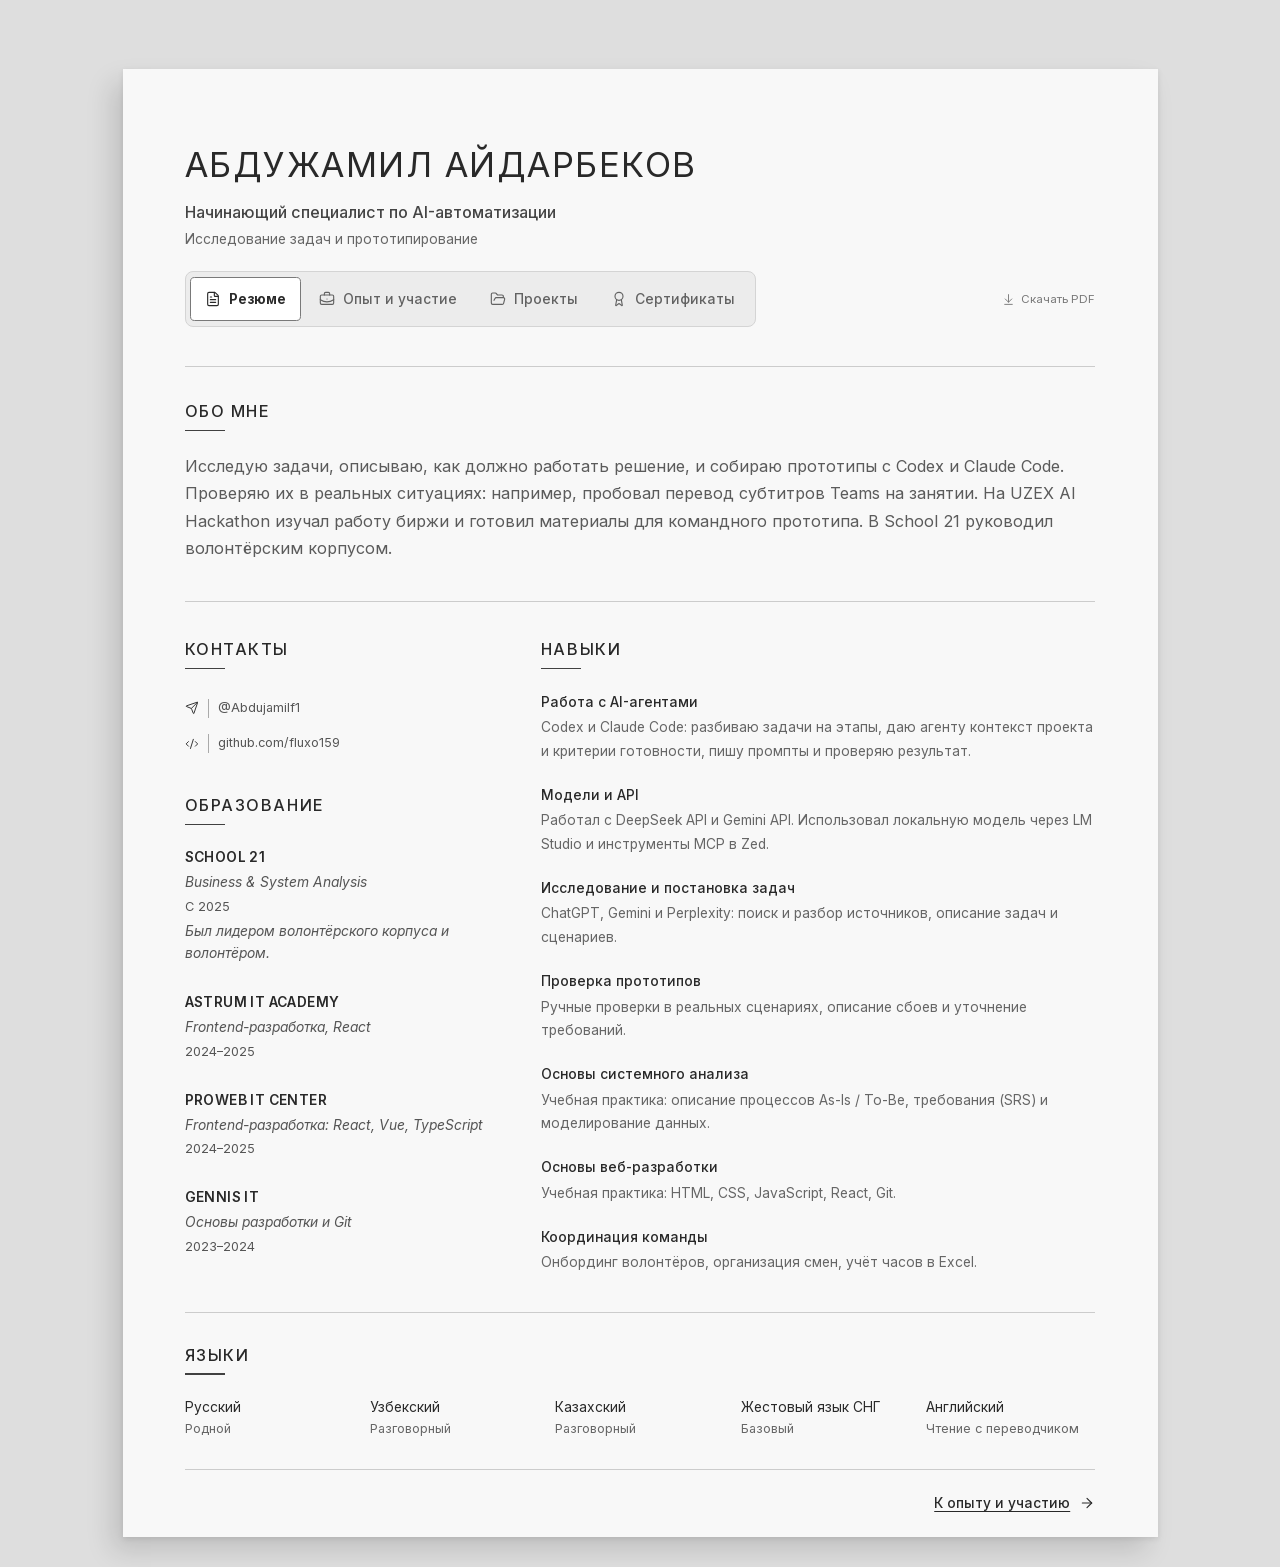
==== commit c4001289: "Publish personal CV" ====
--- a/index.html
+++ b/index.html
@@ -1,2 +1,2 @@
-<!DOCTYPE html><html lang="ru"><head><meta charSet="utf-8"/><meta name="viewport" content="width=device-width, initial-scale=1"/><link rel="stylesheet" href="/_next/static/css/global-error.BtD9AKgN.css" data-precedence="vite-rsc/client-reference"/><link rel="stylesheet" href="/_next/static/css/index.BtD9AKgN.css" data-rsc-css-href="/_next/static/css/index.BtD9AKgN.css" data-precedence="vite-rsc/importer-resources"/><link rel="modulepreload" fetchPriority="low" href="/_next/static/chunks/index-VtVzpsRJ.js"/><script src="/_next/static/chunks/rolldown-runtime-C60lm6uB.js" type="module" async=""></script><script src="/_next/static/chunks/framework-D_rUT4EX.js" type="module" async=""></script><link rel="modulepreload" href="/_next/static/chunks/global-error-BntAvw6n.js" crossorigin=""/><link rel="modulepreload" href="/_next/static/chunks/site-status-BoY7AfiD.js" crossorigin=""/><link rel="modulepreload" href="/_next/static/chunks/scroll-cat-Cgxdnczf.js" crossorigin=""/><link rel="modulepreload" href="/_next/static/chunks/error-q19vY5T-.js" crossorigin=""/><link rel="modulepreload" href="/_next/static/chunks/layout-segment-context-CUrjVDSY.js" crossorigin=""/><link rel="modulepreload" href="/_next/static/chunks/smooth-scroll-YlwpIvxB.js" crossorigin=""/><link rel="modulepreload" href="/_next/static/chunks/Icon-Ci2Hv__g.js" crossorigin=""/><title>Абдужамил Айдарбеков — Начинающий специалист по AI-автоматизации</title><meta name="description" content="Абдужамил Айдарбеков. Исследование задач, прототипирование с Codex и Claude Code и проверка решений. Проекты, опыт и сертификаты."/><meta property="og:title" content="Абдужамил Айдарбеков — Начинающий специалист по AI-автоматизации"/><meta property="og:description" content="Абдужамил Айдарбеков. Исследование задач, прототипирование с Codex и Claude Code и проверка решений. Проекты, опыт и сертификаты."/><meta property="og:url" content="https://fluxo159.github.io"/><meta property="og:site_name" content="Абдужамил Айдарбеков — CV"/><meta property="og:type" content="website"/><meta property="og:locale" content="ru_RU"/><meta property="og:image" content="https://fluxo159.github.io/social-preview.png"/><meta property="og:image:width" content="1200"/><meta property="og:image:height" content="630"/><meta property="og:image:alt" content="Абдужамил Айдарбеков — Начинающий специалист по AI-автоматизации. Исследование задач и прототипирование."/><meta name="twitter:card" content="summary_large_image"/><meta name="twitter:title" content="Абдужамил Айдарбеков — Начинающий специалист по AI-автоматизации"/><meta name="twitter:description" content="Абдужамил Айдарбеков. Исследование задач, прототипирование с Codex и Claude Code и проверка решений. Проекты, опыт и сертификаты."/><meta name="twitter:image" content="https://fluxo159.github.io/social-preview.png"/><link rel="shortcut icon" href="/favicon.svg"/><link rel="icon" href="/favicon.svg"/><link rel="canonical" href="https://fluxo159.github.io"/><script>Object.assign(((self[Symbol.for("vinext.navigationRuntime")]??={bootstrap:{routeManifest:null},functions:{}}).bootstrap.rsc??={rsc:[]}),{params:{},nav:{"pathname":"/","searchParams":[]}})</script><link rel="modulepreload" href="/_next/static/chunks/index-VtVzpsRJ.js" />
-</head><body><a class="skip-link" href="#profile">К содержанию резюме</a><main class="resume resume-home"><header class="resume-header"><h1>Абдужамил Айдарбеков</h1><p class="resume-role">Начинающий специалист по AI-автоматизации<span>Исследование задач и прототипирование</span></p><div class="header-bottom"><nav class="document-nav" aria-label="Разделы сайта"><a href="/" aria-current="page"><svg xmlns="http://www.w3.org/2000/svg" width="16" height="16" viewBox="0 0 24 24" fill="none" stroke="currentColor" stroke-width="2" stroke-linecap="round" stroke-linejoin="round" class="lucide lucide-file-text" aria-hidden="true"><path d="M6 22a2 2 0 0 1-2-2V4a2 2 0 0 1 2-2h8a2.4 2.4 0 0 1 1.704.706l3.588 3.588A2.4 2.4 0 0 1 20 8v12a2 2 0 0 1-2 2z"></path><path d="M14 2v5a1 1 0 0 0 1 1h5"></path><path d="M10 9H8"></path><path d="M16 13H8"></path><path d="M16 17H8"></path></svg>Резюме</a><a href="/projects"><svg xmlns="http://www.w3.org/2000/svg" width="16" height="16" viewBox="0 0 24 24" fill="none" stroke="currentColor" stroke-width="2" stroke-linecap="round" stroke-linejoin="round" class="lucide lucide-folder-open" aria-hidden="true"><path d="m6 14 1.5-2.9A2 2 0 0 1 9.24 10H20a2 2 0 0 1 1.94 2.5l-1.54 6a2 2 0 0 1-1.95 1.5H4a2 2 0 0 1-2-2V5a2 2 0 0 1 2-2h3.9a2 2 0 0 1 1.69.9l.81 1.2a2 2 0 0 0 1.67.9H18a2 2 0 0 1 2 2v2"></path></svg>Проекты</a><a href="/certificates"><svg xmlns="http://www.w3.org/2000/svg" width="16" height="16" viewBox="0 0 24 24" fill="none" stroke="currentColor" stroke-width="2" stroke-linecap="round" stroke-linejoin="round" class="lucide lucide-award" aria-hidden="true"><path d="m15.477 12.89 1.515 8.526a.5.5 0 0 1-.81.47l-3.58-2.687a1 1 0 0 0-1.197 0l-3.586 2.686a.5.5 0 0 1-.81-.469l1.514-8.526"></path><circle cx="12" cy="8" r="6"></circle></svg>Сертификаты</a></nav><a class="header-download" href="/Abdujamil_Aydarbekov_CV.pdf" download=""><svg xmlns="http://www.w3.org/2000/svg" width="13" height="13" viewBox="0 0 24 24" fill="none" stroke="currentColor" stroke-width="2" stroke-linecap="round" stroke-linejoin="round" class="lucide lucide-arrow-down-to-line" aria-hidden="true"><path d="M12 17V3"></path><path d="m6 11 6 6 6-6"></path><path d="M19 21H5"></path></svg>Скачать PDF</a></div></header><section class="profile" id="profile"><h2 class="section-title">Обо мне</h2><p>Исследую задачи, описываю, как должно работать решение, и собираю прототипы с Codex и Claude Code. Проверяю их в реальных ситуациях: например, пробовал перевод субтитров Teams на занятии. На UZEX AI Hackathon изучал работу биржи и готовил материалы для командного прототипа. В School 21 руководил волонтёрским корпусом.</p></section><div class="resume-columns"><aside class="resume-sidebar"><section id="contact" class="sidebar-section"><h2 class="section-title">Контакты</h2><address class="contact-list"><a href="https://t.me/Abdujamilf1" target="_blank" rel="noreferrer"><svg xmlns="http://www.w3.org/2000/svg" width="24" height="24" viewBox="0 0 24 24" fill="none" stroke="currentColor" stroke-width="2" stroke-linecap="round" stroke-linejoin="round" class="lucide lucide-send" aria-hidden="true"><path d="M14.536 21.686a.5.5 0 0 0 .937-.024l6.5-19a.496.496 0 0 0-.635-.635l-19 6.5a.5.5 0 0 0-.024.937l7.93 3.18a2 2 0 0 1 1.112 1.11z"></path><path d="m21.854 2.147-10.94 10.939"></path></svg><span>@Abdujamilf1</span></a><a href="https://github.com/fluxo159" target="_blank" rel="noreferrer"><svg xmlns="http://www.w3.org/2000/svg" width="24" height="24" viewBox="0 0 24 24" fill="none" stroke="currentColor" stroke-width="2" stroke-linecap="round" stroke-linejoin="round" class="lucide lucide-code-xml" aria-hidden="true"><path d="m18 16 4-4-4-4"></path><path d="m6 8-4 4 4 4"></path><path d="m14.5 4-5 16"></path></svg><span>github.com/fluxo159</span></a></address></section><section id="education" class="sidebar-section"><h2 class="section-title">Образование</h2><div class="education-entry"><h3>School 21</h3><p>Business &amp; System Analysis</p><time>С 2025</time><p>Был лидером волонтёрского корпуса и волонтёром.</p></div><div class="education-entry"><h3>Astrum IT Academy</h3><p>Frontend-разработка, React</p><time>2024–2025</time></div><div class="education-entry"><h3>ProWeb IT Center</h3><p>Frontend-разработка: React, Vue, TypeScript</p><time>2024–2025</time></div><div class="education-entry"><h3>Gennis IT</h3><p>Основы разработки и Git</p><time>2023–2024</time></div></section><section class="sidebar-section"><h2 class="section-title">Навыки</h2><dl class="skills"><div><dt>Работа с AI-агентами</dt><dd>Codex и Claude Code: разбиваю задачи на этапы, даю агенту контекст проекта и критерии готовности, пишу промпты и проверяю результат.</dd></div><div><dt>Модели и API</dt><dd>Работал с DeepSeek API и Gemini API. Использовал локальную модель через LM Studio и инструменты MCP в Zed.</dd></div><div><dt>Исследование и постановка задач</dt><dd>ChatGPT, Gemini и Perplexity: поиск и разбор источников, описание задач и сценариев.</dd></div><div><dt>Проверка прототипов</dt><dd>Ручные проверки в реальных сценариях, описание сбоев и уточнение требований.</dd></div><div><dt>Основы системного анализа</dt><dd>Учебная практика: описание процессов As-Is / To-Be, требования (SRS) и моделирование данных.</dd></div><div><dt>Основы веб-разработки</dt><dd>Учебная практика: HTML, CSS, JavaScript, React, Git.</dd></div><div><dt>Координация команды</dt><dd>Онбординг волонтёров, организация смен, учёт часов в Excel.</dd></div></dl></section><section class="sidebar-section languages-section"><h2 class="section-title">Языки</h2><dl class="languages"><div><dt>Русский</dt><dd>Родной</dd></div><div><dt>Узбекский</dt><dd>Разговорный</dd></div><div><dt>Казахский</dt><dd>Разговорный</dd></div><div><dt>Жестовый язык СНГ</dt><dd>Базовый</dd></div><div><dt>Английский</dt><dd>Чтение с переводчиком</dd></div></dl></section></aside><div class="resume-main"><section id="experience"><h2 class="section-title">Опыт и участие</h2><div class="timeline"><article class="experience-entry experience-hackathon" id="uzex-experience"><time>Ноябрь 2026</time><h3>UZEX AI Hackathon</h3><p class="organization">S21 TEAM · Ташкент</p><p class="hackathon-result">Прошли отборочное задание с AI-прототипом, затем участвовали в основном хакатоне среди <strong>23 команд-финалистов</strong>.</p><dl class="hackathon-selection" aria-label="Отбор команд на UZEX AI Hackathon"><div><dt>заявки команд</dt><dd>443</dd></div><div><dt>команд с прототипами</dt><dd>268</dd></div><div><dt>команды в финале</dt><dd>23</dd></div></dl><a class="selection-source" href="https://uzex.uz/ru/News/the-final-stage-of-the-uzex-ai-hackathon-has-kicked-off-in-tashkent" target="_blank" rel="noopener noreferrer">Данные организаторов <svg xmlns="http://www.w3.org/2000/svg" width="10" height="10" viewBox="0 0 24 24" fill="none" stroke="currentColor" stroke-width="2" stroke-linecap="round" stroke-linejoin="round" class="lucide lucide-arrow-up-right" aria-hidden="true"><path d="M7 7h10v10"></path><path d="M7 17 17 7"></path></svg></a><div class="hackathon-stages"><section class="hackathon-stage hackathon-qualifier" id="uzex-qualifier" aria-labelledby="uzex-qualifier-heading"><span class="stage-label">01 · Отбор пройден</span><h4 id="uzex-qualifier-heading">Отборочное задание</h4><p class="organization">UZEX First Demo</p><p class="stage-summary">Создали AI-ассистента для биржевой аналитики. С этим прототипом прошли в финал.</p><details class="stage-details"><summary><span>Подробнее об отборочном задании</span><svg xmlns="http://www.w3.org/2000/svg" width="14" height="14" viewBox="0 0 24 24" fill="none" stroke="currentColor" stroke-width="2" stroke-linecap="round" stroke-linejoin="round" class="lucide lucide-chevron-down" aria-hidden="true"><path d="m6 9 6 6 6-6"></path></svg></summary><div class="work-facts"><p class="entry-purpose"><span class="fact-label">Задача.</span> <!-- -->Отвечать на вопросы о биржевых сделках на русском и узбекском по данным в чате.</p><p class="personal-contribution"><span class="fact-label">Мой вклад.</span> <!-- -->Формулировал задачи для прототипа и писал промпты для Claude Code.</p><p class="contribution-label">Работа команды</p><ul><li>Интегрировали Groq и резервный Gemini: LLM преобразует вопрос в план запроса.</li><li>Добавили проверку плана, SQL-расчёты и уточнение неоднозначных вопросов.</li><li>Подготовили импорт CSV и проверку валют, единиц измерения и результатов.</li><li class="entry-result"><strong>Результат.</strong> <!-- -->Прототип на учебном наборе из 500 000 вымышленных сделок; выход в финал UZEX.</li></ul><p class="entry-stack"><span class="fact-label">Стек проекта.</span> <!-- -->LLM API, Groq, Gemini, Python, SQL, Cloudflare D1 (SQLite), Drizzle ORM; React, TypeScript, Vinext / Vite, Tailwind CSS.</p></div><div class="entry-links"><a href="https://github.com/fluxo159/uzex-ai-analytics" target="_blank" rel="noopener noreferrer" aria-label="GitHub: UZEX"><svg xmlns="http://www.w3.org/2000/svg" width="12" height="12" viewBox="0 0 24 24" fill="none" stroke="currentColor" stroke-width="2" stroke-linecap="round" stroke-linejoin="round" class="lucide lucide-code-xml" aria-hidden="true"><path d="m18 16 4-4-4-4"></path><path d="m6 8-4 4 4 4"></path><path d="m14.5 4-5 16"></path></svg><span>GitHub</span><svg xmlns="http://www.w3.org/2000/svg" width="11" height="11" viewBox="0 0 24 24" fill="none" stroke="currentColor" stroke-width="2" stroke-linecap="round" stroke-linejoin="round" class="lucide lucide-arrow-up-right" aria-hidden="true"><path d="M7 7h10v10"></path><path d="M7 17 17 7"></path></svg></a></div></details></section><section class="hackathon-stage hackathon-final" id="uzex-hackathon" aria-labelledby="uzex-final-heading"><span class="stage-label">02 · Финальный этап</span><h4 id="uzex-final-heading">Основной хакатон</h4><p class="organization">Intent — «Биржа намерений»</p><time>7–8 ноября 2026<!-- --> · Ташкент, U-Enter</time><p class="stage-summary">Биржевой MVP с голосовым и текстовым вводом поручений.<!-- --> LLM разбирает запрос, код проверяет числа и рассчитывает цену.</p><p class="stage-summary"><span class="fact-label">Мой вклад.</span> <!-- -->Изучил работу UZEX и подготовил материалы для прототипа с Claude Code.</p><details class="stage-details"><summary><span>Мой вклад и работа команды</span><svg xmlns="http://www.w3.org/2000/svg" width="14" height="14" viewBox="0 0 24 24" fill="none" stroke="currentColor" stroke-width="2" stroke-linecap="round" stroke-linejoin="round" class="lucide lucide-chevron-down" aria-hidden="true"><path d="m6 9 6 6 6-6"></path></svg></summary><div class="work-facts"><p class="entry-purpose"><span class="fact-label">Задача.</span> <!-- -->Дать покупателю возможность описать потребность обычными словами, подтвердить поручение и увидеть расчёт цены.</p><p class="personal-contribution"><span class="fact-label">Мой вклад.</span> <!-- -->Изучал работу UZEX и искал проблемы участников биржи в открытых источниках, на форумах и в Telegram. Использовал ChatGPT, Gemini и Perplexity. Передал собранные материалы в Claude Code для генерации идей и разработки прототипа.</p><p class="contribution-label">Работа команды</p><ul><li>Добавили голосовой и текстовый ввод на русском и узбекском: LLM извлекает параметры, код проверяет числа, пользователь подтверждает поручение.</li><li>Реализовали расчёт единой цены с учётом доставки и объединением небольших заказов.</li><li>Связали поручение с объяснением цены, демо-подписью, демо-эскроу и паспортом сделки.</li><li>Добавили автотесты чисел, правил распределения и независимости расчётного движка от LLM.</li><li class="entry-result"><strong>Результат.</strong> <!-- -->MVP для финала: от описания потребности до расчёта и объяснения цены. Подпись, платёж и реестры — демонстрационные.</li></ul><p class="entry-stack"><span class="fact-label">Стек проекта.</span> <!-- -->LLM API, Python, FastAPI, Pydantic, DuckDB, pandas, NetworkX; React, TypeScript, Vite, Tailwind CSS; pytest, Hypothesis, Vitest.</p></div><div class="research-findings"><p class="contribution-label">Наблюдения исследования и решения MVP</p><ul><li>Для сравнения предложений нужны единицы, валюта и условия поставки, а не только название товара.<!-- --> <!-- -->В MVP предусмотрены уточнение параметров и подтверждение чисел.<!-- --> <a href="https://test-spot.uzex.uz/" target="_blank" rel="noopener noreferrer">Тестовый портал UZEX<svg xmlns="http://www.w3.org/2000/svg" width="10" height="10" viewBox="0 0 24 24" fill="none" stroke="currentColor" stroke-width="2" stroke-linecap="round" stroke-linejoin="round" class="lucide lucide-arrow-up-right" aria-hidden="true"><path d="M7 7h10v10"></path><path d="M7 17 17 7"></path></svg></a></li><li>Помимо цены товара, в сделке есть сборы и условия расчётов.<!-- --> <!-- -->В MVP отдельно показаны сбор, задаток, доставка и объяснение итоговой цены.<!-- --> <a href="https://uzex.uz/ru/pages/online-exchange-trades-tariff" target="_blank" rel="noopener noreferrer">Тарифы UZEX<svg xmlns="http://www.w3.org/2000/svg" width="10" height="10" viewBox="0 0 24 24" fill="none" stroke="currentColor" stroke-width="2" stroke-linecap="round" stroke-linejoin="round" class="lucide lucide-arrow-up-right" aria-hidden="true"><path d="M7 7h10v10"></path><path d="M7 17 17 7"></path></svg></a></li></ul><p class="research-note">Выводы по открытым материалам; влияние решений на пользователей ещё не измерялось.</p></div><figure class="stage-preview"><a href="/materials/uzex-intent-market.webp" target="_blank" rel="noopener noreferrer" aria-label="Открыть скриншот демонстрационного MVP UZEX Intent"><img src="/materials/uzex-intent-market.webp" width="1280" height="720" loading="lazy" decoding="async" alt="Демонстрационный интерфейс UZEX Intent: рынок, корзина заявок и ввод поручения"/></a><figcaption>Демонстрационный MVP · <a href="/materials/uzex-intent-market.webp" target="_blank" rel="noopener noreferrer">Открыть скриншот <svg xmlns="http://www.w3.org/2000/svg" width="10" height="10" viewBox="0 0 24 24" fill="none" stroke="currentColor" stroke-width="2" stroke-linecap="round" stroke-linejoin="round" class="lucide lucide-arrow-up-right" aria-hidden="true"><path d="M7 7h10v10"></path><path d="M7 17 17 7"></path></svg></a></figcaption></figure></details><div class="entry-links entry-links-news"><a href="/materials/uzex-ai-hackathon-pitch.pdf" target="_blank" rel="noopener noreferrer" aria-label="Питч-презентация проекта intent · PDF: UZEX — основной этап"><svg xmlns="http://www.w3.org/2000/svg" width="12" height="12" viewBox="0 0 24 24" fill="none" stroke="currentColor" stroke-width="2" stroke-linecap="round" stroke-linejoin="round" class="lucide lucide-presentation" aria-hidden="true"><path d="M2 3h20"></path><path d="M21 3v11a2 2 0 0 1-2 2H5a2 2 0 0 1-2-2V3"></path><path d="m7 21 5-5 5 5"></path></svg><span>Питч-презентация проекта intent · PDF</span><svg xmlns="http://www.w3.org/2000/svg" width="11" height="11" viewBox="0 0 24 24" fill="none" stroke="currentColor" stroke-width="2" stroke-linecap="round" stroke-linejoin="round" class="lucide lucide-arrow-up-right" aria-hidden="true"><path d="M7 7h10v10"></path><path d="M7 17 17 7"></path></svg></a><a href="/certificates#uzex-ai-2026" rel="noopener noreferrer" aria-label="Сертификат участия · S21 TEAM: UZEX — основной этап"><svg xmlns="http://www.w3.org/2000/svg" width="12" height="12" viewBox="0 0 24 24" fill="none" stroke="currentColor" stroke-width="2" stroke-linecap="round" stroke-linejoin="round" class="lucide lucide-file-text" aria-hidden="true"><path d="M6 22a2 2 0 0 1-2-2V4a2 2 0 0 1 2-2h8a2.4 2.4 0 0 1 1.704.706l3.588 3.588A2.4 2.4 0 0 1 20 8v12a2 2 0 0 1-2 2z"></path><path d="M14 2v5a1 1 0 0 0 1 1h5"></path><path d="M10 9H8"></path><path d="M16 13H8"></path><path d="M16 17H8"></path></svg><span>Сертификат участия · S21 TEAM</span><svg xmlns="http://www.w3.org/2000/svg" width="11" height="11" viewBox="0 0 24 24" fill="none" stroke="currentColor" stroke-width="2" stroke-linecap="round" stroke-linejoin="round" class="lucide lucide-arrow-up-right" aria-hidden="true"><path d="M7 7h10v10"></path><path d="M7 17 17 7"></path></svg></a></div><details class="stage-details stage-news"><summary><span>Новости организаторов · 2 статьи</span><svg xmlns="http://www.w3.org/2000/svg" width="14" height="14" viewBox="0 0 24 24" fill="none" stroke="currentColor" stroke-width="2" stroke-linecap="round" stroke-linejoin="round" class="lucide lucide-chevron-down" aria-hidden="true"><path d="m6 9 6 6 6-6"></path></svg></summary><div class="entry-links entry-links-news"><a href="https://uzex.uz/ru/News/the-final-stage-of-the-uzex-ai-hackathon-has-kicked-off-in-tashkent" target="_blank" rel="noopener noreferrer" aria-label="В Ташкенте стартовал финальный этап UZEX AI Hackathon: UZEX — основной этап"><svg xmlns="http://www.w3.org/2000/svg" width="12" height="12" viewBox="0 0 24 24" fill="none" stroke="currentColor" stroke-width="2" stroke-linecap="round" stroke-linejoin="round" class="lucide lucide-newspaper" aria-hidden="true"><path d="M15 18h-5"></path><path d="M18 14h-8"></path><path d="M4 22h16a2 2 0 0 0 2-2V4a2 2 0 0 0-2-2H8a2 2 0 0 0-2 2v16a2 2 0 0 1-4 0v-9a2 2 0 0 1 2-2h2"></path><rect width="8" height="4" x="10" y="6" rx="1"></rect></svg><span>В Ташкенте стартовал финальный этап UZEX AI Hackathon</span><svg xmlns="http://www.w3.org/2000/svg" width="11" height="11" viewBox="0 0 24 24" fill="none" stroke="currentColor" stroke-width="2" stroke-linecap="round" stroke-linejoin="round" class="lucide lucide-arrow-up-right" aria-hidden="true"><path d="M7 7h10v10"></path><path d="M7 17 17 7"></path></svg></a><a href="https://uzex.uz/ru/News/winners-of-the-uzex-ai-hackathon-have-been-determined" target="_blank" rel="noopener noreferrer" aria-label="Определены победители UZEX AI Hackathon: UZEX — основной этап"><svg xmlns="http://www.w3.org/2000/svg" width="12" height="12" viewBox="0 0 24 24" fill="none" stroke="currentColor" stroke-width="2" stroke-linecap="round" stroke-linejoin="round" class="lucide lucide-newspaper" aria-hidden="true"><path d="M15 18h-5"></path><path d="M18 14h-8"></path><path d="M4 22h16a2 2 0 0 0 2-2V4a2 2 0 0 0-2-2H8a2 2 0 0 0-2 2v16a2 2 0 0 1-4 0v-9a2 2 0 0 1 2-2h2"></path><rect width="8" height="4" x="10" y="6" rx="1"></rect></svg><span>Определены победители UZEX AI Hackathon</span><svg xmlns="http://www.w3.org/2000/svg" width="11" height="11" viewBox="0 0 24 24" fill="none" stroke="currentColor" stroke-width="2" stroke-linecap="round" stroke-linejoin="round" class="lucide lucide-arrow-up-right" aria-hidden="true"><path d="M7 7h10v10"></path><path d="M7 17 17 7"></path></svg></a></div></details></section></div></article><article class="experience-entry" id="nexus30-experience"><time>14–16 августа 2026 · 72 часа</time><h3>Проект по аналитике занятости</h3><p class="organization">NEXUS30 — Yoshlar Bandligi</p><div class="work-facts"><p class="entry-purpose"><span class="fact-label">Задача.</span> <!-- -->Помочь районной команде видеть, где молодёжи нужна поддержка с занятостью.</p><p class="contribution-label">Что сделано</p><ul><li>Прототип объединяет данные о занятости молодёжи в Мирзо-Улугбекском районе Ташкента.</li><li>На карте отмечены 8 махаллей. Данные опросов поступают через Telegram-бота.</li><li class="entry-result"><strong>Результат.</strong> <!-- -->Проект стал финалистом NEXUS30.</li></ul><p class="entry-stack"><span class="fact-label">Стек проекта.</span> <!-- -->React, TypeScript, Leaflet, WebSockets.</p></div><div class="entry-links"><a href="https://github.com/fluxo159/hack-nexus30-govtech" target="_blank" rel="noopener noreferrer" aria-label="GitHub: NEXUS30"><svg xmlns="http://www.w3.org/2000/svg" width="12" height="12" viewBox="0 0 24 24" fill="none" stroke="currentColor" stroke-width="2" stroke-linecap="round" stroke-linejoin="round" class="lucide lucide-code-xml" aria-hidden="true"><path d="m18 16 4-4-4-4"></path><path d="m6 8-4 4 4 4"></path><path d="m14.5 4-5 16"></path></svg><span>GitHub</span><svg xmlns="http://www.w3.org/2000/svg" width="11" height="11" viewBox="0 0 24 24" fill="none" stroke="currentColor" stroke-width="2" stroke-linecap="round" stroke-linejoin="round" class="lucide lucide-arrow-up-right" aria-hidden="true"><path d="M7 7h10v10"></path><path d="M7 17 17 7"></path></svg></a></div></article><article class="experience-entry"><time>2025–2026</time><h3>Лидер волонтёрского корпуса и волонтёр</h3><p class="organization">School 21 · Volunteer Lead, 4× Tribe Master</p><div class="work-facts"><p class="entry-purpose"><span class="fact-label">Задача.</span> <!-- -->Сделать отборочные интенсивы понятнее для участников и организаторов.</p><p class="contribution-label">Что сделано</p><ul><li>Координировал смены, проводил онбординг и помогал разрешать конфликты.</li><li>Организовал учёт смен и отработанных часов в Excel.</li><li class="entry-result"><strong>Результат.</strong> <!-- -->759 подтверждённых часов волонтёрства.</li></ul><p class="entry-stack"><span class="fact-label">Стек проекта.</span> <!-- -->Excel, координация команды, наставничество.</p></div></article><article class="experience-entry"><time>Октябрь 2025 – январь 2026</time><h3>Учебный проект по системному анализу</h3><p class="organization">Launch Lab 21 — Escrow Freelance Platform</p><div class="work-facts"><p class="entry-purpose"><span class="fact-label">Задача.</span> <!-- -->Продумать безопасные расчёты между заказчиком и исполнителем на фриланс-платформе.</p><p class="contribution-label">Что сделано</p><ul><li>В проекте описаны процессы As-Is / To-Be, требования (SRS) и модель данных PostgreSQL.</li><li>Подготовлены интерфейсы и сценарии проверки финансовых транзакций.</li><li class="entry-result"><strong>Результат.</strong> <!-- -->Учебный прототип с требованиями и сценариями расчётов.</li></ul><p class="entry-stack"><span class="fact-label">Стек проекта.</span> <!-- -->PostgreSQL, SRS, моделирование процессов, разработка интерфейсов.</p></div></article><article class="experience-entry"><time>2025–2026</time><h3>Участие в игровых джемах</h3><p class="organization">Global Game Jam, LVL.35, Turkic Game Jam</p><div class="work-facts"><p class="entry-purpose"><span class="fact-label">Задача.</span> <!-- -->Превратить идею в работающий игровой прототип за время джема.</p><p class="contribution-label">Что сделано</p><ul><li>В прототипах есть переключение миров, кооперативные головоломки и процедурные подземелья.</li><li>В отдельных играх опробованы физические головоломки, комбо-атаки и разные типы противников.</li><li class="entry-result"><strong>Результат.</strong> <!-- -->Игровые прототипы на Godot и Phaser; подробности — в разделе проектов.</li></ul><p class="entry-stack"><span class="fact-label">Стек проекта.</span> <!-- -->Godot 4, GDScript, Phaser 3, TypeScript.</p></div><div class="entry-links"><a href="https://github.com/Kyrsadak/turkic-game-jam" target="_blank" rel="noopener noreferrer" aria-label="Campfire · Turkic Game Jam · GitHub: Игровые джемы"><svg xmlns="http://www.w3.org/2000/svg" width="12" height="12" viewBox="0 0 24 24" fill="none" stroke="currentColor" stroke-width="2" stroke-linecap="round" stroke-linejoin="round" class="lucide lucide-code-xml" aria-hidden="true"><path d="m18 16 4-4-4-4"></path><path d="m6 8-4 4 4 4"></path><path d="m14.5 4-5 16"></path></svg><span>Campfire · Turkic Game Jam · GitHub</span><svg xmlns="http://www.w3.org/2000/svg" width="11" height="11" viewBox="0 0 24 24" fill="none" stroke="currentColor" stroke-width="2" stroke-linecap="round" stroke-linejoin="round" class="lucide lucide-arrow-up-right" aria-hidden="true"><path d="M7 7h10v10"></path><path d="M7 17 17 7"></path></svg></a></div></article></div></section><section id="projects" class="projects-section" aria-labelledby="featured-projects-heading"><h2 id="featured-projects-heading" class="section-title">Избранные проекты</h2><ul class="featured-projects"><li><a href="/projects#uzex-intent"><span class="project-name">UZEX Intent</span><span class="project-summary">Биржевой MVP с голосовым и текстовым вводом поручений.</span></a></li><li><a href="/projects#trippi-переводчик-пар"><span class="project-name">Trippi — переводчик пар</span><span class="project-summary">Перевод и озвучка лекций</span></a></li><li><a href="/projects#md-mini"><span class="project-name">MD Mini</span><span class="project-summary">Редактор Markdown с восстановлением сеанса</span></a></li></ul><a class="all-projects-link" href="/projects">Все проекты</a></section></div></div><footer class="resume-footer"><a href="https://t.me/Abdujamilf1" target="_blank" rel="noreferrer"><span>Telegram:</span> @Abdujamilf1</a><a href="https://github.com/fluxo159" target="_blank" rel="noreferrer"><span>GitHub:</span> fluxo159</a></footer></main><div class="document-actions"><a href="/Abdujamil_Aydarbekov_CV.pdf" download="" title="Актуальное резюме в PDF"><svg xmlns="http://www.w3.org/2000/svg" width="13" height="13" viewBox="0 0 24 24" fill="none" stroke="currentColor" stroke-width="2" stroke-linecap="round" stroke-linejoin="round" class="lucide lucide-arrow-down-to-line" aria-hidden="true"><path d="M12 17V3"></path><path d="m6 11 6 6 6-6"></path><path d="M19 21H5"></path></svg>Скачать CV · PDF</a><a href="/Abdujamil_Aydarbekov_CV.pdf" target="_blank" rel="noopener noreferrer"><svg xmlns="http://www.w3.org/2000/svg" width="13" height="13" viewBox="0 0 24 24" fill="none" stroke="currentColor" stroke-width="2" stroke-linecap="round" stroke-linejoin="round" class="lucide lucide-printer" aria-hidden="true"><path d="M6 18H4a2 2 0 0 1-2-2v-5a2 2 0 0 1 2-2h16a2 2 0 0 1 2 2v5a2 2 0 0 1-2 2h-2"></path><path d="M6 9V3a1 1 0 0 1 1-1h10a1 1 0 0 1 1 1v6"></path><rect x="6" y="14" width="12" height="8" rx="1"></rect></svg>Версия для печати</a></div><div class="scroll-cat" aria-hidden="true"><svg viewBox="95 85 220 210" width="48" height="48" focusable="false"><defs><filter id="scroll-cat-brush-_R_2i_" x="-10%" y="-10%" width="120%" height="120%"><feTurbulence type="fractalNoise" baseFrequency="0.04" numOctaves="3" result="noise" seed="2"></feTurbulence><feDisplacementMap in="SourceGraphic" in2="noise" scale="2.2" xChannelSelector="R" yChannelSelector="G"></feDisplacementMap></filter></defs><g filter="url(#scroll-cat-brush-_R_2i_)"><path data-cat-part="body" d="M 144 263 C 102 215, 112 128, 178 106 C 242 86, 294 128, 294 198 C 294 262, 236 290, 185 274 C 152 263, 150 214, 169 194 L 183 162 L 198 186 C 210 186, 221 186, 232 185 L 246 160 L 254 192" fill="none" stroke="currentColor" stroke-width="12" stroke-linecap="round" stroke-linejoin="round" style="opacity:0"></path><circle data-cat-part="left-eye" cx="187" cy="215" r="5.8" fill="currentColor" style="transform-origin:187px 215px;transform:scale(0);opacity:0"></circle><circle data-cat-part="right-eye" cx="239" cy="214" r="5.8" fill="currentColor" style="transform-origin:239px 214px;transform:scale(0);opacity:0"></circle><path data-cat-part="nose" d="M 207 229 L 213 219 L 219 229" fill="none" stroke="currentColor" stroke-width="7.5" stroke-linecap="round" stroke-linejoin="round" style="opacity:0"></path><circle data-cat-part="nose-dot" cx="213" cy="222" r="2.5" fill="currentColor" style="transform-origin:213px 222px;transform:scale(0);opacity:0"></circle></g></svg></div><script type="module" src="/_next/static/chunks/index-VtVzpsRJ.js" id="_R_" async=""></script><script>((self[Symbol.for("vinext.navigationRuntime")]??={bootstrap:{routeManifest:null},functions:{}}).bootstrap.rsc??={rsc:[]}).rsc.push("0:{\"page:/\":\"$L1\",\"layout:/\":\"$L2\",\"route:/\":\"$L3\",\"__route\":\"route:/\",\"__interceptionContext\":null,\"__layoutIds\":[\"layout:/\"],\"__rootLayout\":\"/\",\"__bfcacheSegmentIdentities\":{\"layout:/\":\"[\\\"layout\\\",\\\"layout:/\\\",\\\"root-boundary:/\\\",\\\"\\\"]\",\"page:/\":\"[\\\"page\\\",\\\"page:/\\\",\\\"root-boundary:/\\\",\\\"\\\"]\"},\"__srcPage\":[\"page\"],\"__layoutFlags\":{\"layout:/\":\"s\"},\"__artifactCompatibility\":{\"schemaVersion\":1,\"graphVersion\":\"app-route-graph:1177fd80f83fa7b0\",\"deploymentVersion\":\"19be8d1f-85df-4a16-8765-d4674b26461d\",\"appElementsSchemaVersion\":1,\"rscPayloadSchemaVersion\":1,\"rootBoundaryId\":\"/\",\"renderEpoch\":null}}\n")</script><script>((self[Symbol.for("vinext.navigationRuntime")]??={bootstrap:{routeManifest:null},functions:{}}).bootstrap.rsc??={rsc:[]}).rsc.push("4:I[\"8c0f216c4604\",[],\"Children\",1]\n")</script><script>((self[Symbol.for("vinext.navigationRuntime")]??={bootstrap:{routeManifest:null},functions:{}}).bootstrap.rsc??={rsc:[]}).rsc.push("5:I[\"8687e126cdb5\",[],\"ScrollCat\",1]\n")</script><script>((self[Symbol.for("vinext.navigationRuntime")]??={bootstrap:{routeManifest:null},functions:{}}).bootstrap.rsc??={rsc:[]}).rsc.push("6:I[\"d10887734b25\",[],\"SmoothScroll\",1]\n")</script><script>((self[Symbol.for("vinext.navigationRuntime")]??={bootstrap:{routeManifest:null},functions:{}}).bootstrap.rsc??={rsc:[]}).rsc.push("7:I[\"593f344dc510\",[],\"GlobalErrorBoundary\",1]\n")</script><script>((self[Symbol.for("vinext.navigationRuntime")]??={bootstrap:{routeManifest:null},functions:{}}).bootstrap.rsc??={rsc:[]}).rsc.push("8:I[\"0b874ad30386\",[],\"default\",1]\n")</script><script>((self[Symbol.for("vinext.navigationRuntime")]??={bootstrap:{routeManifest:null},functions:{}}).bootstrap.rsc??={rsc:[]}).rsc.push("9:I[\"593f344dc510\",[],\"ErrorBoundary\",1]\n")</script><script>((self[Symbol.for("vinext.navigationRuntime")]??={bootstrap:{routeManifest:null},functions:{}}).bootstrap.rsc??={rsc:[]}).rsc.push("a:I[\"8c4b52fd2ed3\",[],\"default\",1]\n")</script><script>((self[Symbol.for("vinext.navigationRuntime")]??={bootstrap:{routeManifest:null},functions:{}}).bootstrap.rsc??={rsc:[]}).rsc.push("b:I[\"15c18cfaeeff\",[],\"LayoutSegmentProvider\",1]\n")</script><script>((self[Symbol.for("vinext.navigationRuntime")]??={bootstrap:{routeManifest:null},functions:{}}).bootstrap.rsc??={rsc:[]}).rsc.push("c:I[\"8c0f216c4604\",[],\"Slot\",1]\n")</script><script>((self[Symbol.for("vinext.navigationRuntime")]??={bootstrap:{routeManifest:null},functions:{}}).bootstrap.rsc??={rsc:[]}).rsc.push("d:I[\"a9bbde40cf2d\",[],\"default\",1]\n")</script><script>((self[Symbol.for("vinext.navigationRuntime")]??={bootstrap:{routeManifest:null},functions:{}}).bootstrap.rsc??={rsc:[]}).rsc.push("e:I[\"593f344dc510\",[],\"NotFoundBoundary\",1]\n")</script><script>((self[Symbol.for("vinext.navigationRuntime")]??={bootstrap:{routeManifest:null},functions:{}}).bootstrap.rsc??={rsc:[]}).rsc.push("f:I[\"c522979f12d6\",[],\"SiteStatus\",1]\n")</script><script>((self[Symbol.for("vinext.navigationRuntime")]??={bootstrap:{routeManifest:null},functions:{}}).bootstrap.rsc??={rsc:[]}).rsc.push("10:I[\"9276801271d6\",[],\"AppRouterScrollTarget\",1]\n")</script><script>((self[Symbol.for("vinext.navigationRuntime")]??={bootstrap:{routeManifest:null},functions:{}}).bootstrap.rsc??={rsc:[]}).rsc.push("11:I[\"593f344dc510\",[],\"RedirectBoundary\",1]\n")</script><script>((self[Symbol.for("vinext.navigationRuntime")]??={bootstrap:{routeManifest:null},functions:{}}).bootstrap.rsc??={rsc:[]}).rsc.push(":HL[\"/_next/static/css/index.BtD9AKgN.css\",\"style\"     ]\n")</script><script>((self[Symbol.for("vinext.navigationRuntime")]??={bootstrap:{routeManifest:null},functions:{}}).bootstrap.rsc??={rsc:[]}).rsc.push("2:[[[\"$\",\"link\",\"css:/_next/static/css/index.BtD9AKgN.css\",{\"rel\":\"stylesheet\",\"precedence\":\"vite-rsc/importer-resources\",\"href\":\"/_next/static/css/index.BtD9AKgN.css\",\"data-rsc-css-href\":\"/_next/static/css/index.BtD9AKgN.css\"}],\"$undefined\"],[\"$\",\"html\",null,{\"lang\":\"ru\",\"children\":[\"$\",\"body\",null,{\"children\":[[\"$\",\"$L4\",null,{}],[\"$\",\"$L5\",null,{}],[\"$\",\"$L6\",null,{}]]}]}]]\n")</script><script>((self[Symbol.for("vinext.navigationRuntime")]??={bootstrap:{routeManifest:null},functions:{}}).bootstrap.rsc??={rsc:[]}).rsc.push("3:[[[\"$\",\"meta\",null,{\"charSet\":\"utf-8\"}],[[\"$\",\"title\",\"0\",{\"children\":\"Абдужамил Айдарбеков — Начинающий специалист по AI-автоматизации\"}],[\"$\",\"meta\",\"1\",{\"name\":\"description\",\"content\":\"Абдужамил Айдарбеков. Исследование задач, прототипирование с Codex и Claude Code и проверка решений. Проекты, опыт и сертификаты.\"}],[\"$\",\"meta\",\"2\",{\"property\":\"og:title\",\"content\":\"Абдужамил Айдарбеков — Начинающий специалист по AI-автоматизации\"}],[\"$\",\"meta\",\"3\",{\"property\":\"og:description\",\"content\":\"Абдужамил Айдарбеков. Исследование задач, прототипирование с Codex и Claude Code и проверка решений. Проекты, опыт и сертификаты.\"}],[\"$\",\"meta\",\"4\",{\"property\":\"og:url\",\"content\":\"https://fluxo159.github.io\"}],[\"$\",\"meta\",\"5\",{\"property\":\"og:site_name\",\"content\":\"Абдужамил Айдарбеков — CV\"}],[\"$\",\"meta\",\"6\",{\"property\":\"og:type\",\"content\":\"website\"}],[\"$\",\"meta\",\"7\",{\"property\":\"og:locale\",\"content\":\"ru_RU\"}],[\"$\",\"meta\",\"8\",{\"property\":\"og:image\",\"content\":\"https://fluxo159.github.io/social-preview.png\"}],[\"$\",\"meta\",\"9\",{\"property\":\"og:image:width\",\"content\":\"1200\"}],[\"$\",\"meta\",\"10\",{\"property\":\"og:image:height\",\"content\":\"630\"}],[\"$\",\"meta\",\"11\",{\"property\":\"og:image:alt\",\"content\":\"Абдужамил Айдарбеков — Начинающий специалист по AI-автоматизации. Исследование задач и прототипирование.\"}],[\"$\",\"meta\",\"12\",{\"name\":\"twitter:card\",\"content\":\"summary_large_image\"}],[\"$\",\"meta\",\"13\",{\"name\":\"twitter:title\",\"content\":\"Абдужамил Айдарбеков — Начинающий специалист по AI-автоматизации\"}],[\"$\",\"meta\",\"14\",{\"name\":\"twitter:description\",\"content\":\"Абдужамил Айдарбеков. Исследование задач, прототипирование с Codex и Claude Code и проверка решений. Проекты, опыт и сертификаты.\"}],[\"$\",\"meta\",\"15\",{\"name\":\"twitter:image\",\"content\":\"https://fluxo159.github.io/social-preview.png\"}],[\"$\",\"link\",\"16\",{\"data-vinext-streamed-icon\":\"$undefined\",\"rel\":\"shortcut icon\",\"href\":\"/favicon.svg\",\"type\":\"$undefined\",\"sizes\":\"$undefined\",\"color\":\"$undefined\",\"media\":\"$undefined\",\"fetchPriority\":\"$undefined\"}],[\"$\",\"link\",\"17\",{\"data-vinext-streamed-icon\":\"$undefined\",\"rel\":\"icon\",\"href\":\"/favicon.svg\",\"type\":\"$undefined\",\"sizes\":\"$undefined\",\"color\":\"$undefined\",\"media\":\"$undefined\",\"fetchPriority\":\"$undefined\"}],[\"$\",\"link\",\"18\",{\"rel\":\"canonical\",\"href\":\"https://fluxo159.github.io\"}]],[[\"$\",\"meta\",\"0\",{\"name\":\"viewport\",\"content\":\"width=device-width, initial-scale=1\"}]]],[\"$\",\"$L7\",null,{\"fallback\":\"$8\",\"children\":[\"$\",\"$L9\",null,{\"fallback\":\"$a\",\"children\":[\"$\",\"$Lb\",null,{\"providerId\":\"layout:/\",\"segmentMap\":{\"children\":[]},\"children\":[\"$\",\"$Lc\",null,{\"id\":\"layout:/\",\"parallelSlots\":\"$undefined\",\"children\":[\"$\",\"$L9\",null,{\"resetKey\":\"\",\"fallback\":\"$d\",\"children\":[\"$\",\"$Le\",null,{\"resetKey\":\"\",\"fallback\":[\"$\",\"$Lf\",null,{\"state\":\"not-found\"}],\"children\":[\"$\",\"$Le\",null,{\"resetKey\":\"\",\"fallback\":[\"$\",\"$Lf\",null,{\"state\":\"not-found\"}],\"children\":[\"$\",\"$L10\",null,{\"children\":[\"$\",\"$L11\",null,{\"children\":[[\"$\",\"$Lb\",null,{\"providerId\":\"page:/\",\"segmentMap\":{\"children\":[\"__PAGE__\"]},\"children\":[\"$\",\"$Lc\",null,{\"id\":\"page:/\"}]}],null]}]}]}]}]}]}]}]}]}],null,null]\n")</script><script>((self[Symbol.for("vinext.navigationRuntime")]??={bootstrap:{routeManifest:null},functions:{}}).bootstrap.rsc??={rsc:[]}).rsc.push("12:I[\"339f946bc456\",[],\"default\",1]\n")</script><script>((self[Symbol.for("vinext.navigationRuntime")]??={bootstrap:{routeManifest:null},functions:{}}).bootstrap.rsc??={rsc:[]}).rsc.push("1:[[\"$\",\"a\",null,{\"className\":\"skip-link\",\"href\":\"#profile\",\"children\":\"К содержанию резюме\"}],[\"$\",\"main\",null,{\"className\":\"resume resume-home\",\"children\":[[\"$\",\"header\",null,{\"className\":\"resume-header\",\"children\":[[\"$\",\"h1\",null,{\"children\":\"Абдужамил Айдарбеков\"}],[\"$\",\"p\",null,{\"className\":\"resume-role\",\"children\":[\"Начинающий специалист по AI-автоматизации\",[\"$\",\"span\",null,{\"children\":\"Исследование задач и прототипирование\"}]]}],[\"$\",\"div\",null,{\"className\":\"header-bottom\",\"children\":[[\"$\",\"nav\",null,{\"className\":\"document-nav\",\"aria-label\":\"Разделы сайта\",\"children\":[[\"$\",\"a\",null,{\"href\":\"/\",\"aria-current\":\"page\",\"children\":[[\"$\",\"$L12\",null,{\"ref\":\"$undefined\",\"iconNode\":[[\"path\",{\"d\":\"M6 22a2 2 0 0 1-2-2V4a2 2 0 0 1 2-2h8a2.4 2.4 0 0 1 1.704.706l3.588 3.588A2.4 2.4 0 0 1 20 8v12a2 2 0 0 1-2 2z\",\"key\":\"1oefj6\"}],[\"path\",{\"d\":\"M14 2v5a1 1 0 0 0 1 1h5\",\"key\":\"wfsgrz\"}],[\"path\",{\"d\":\"M10 9H8\",\"key\":\"b1mrlr\"}],[\"path\",{\"d\":\"M16 13H8\",\"key\":\"t4e002\"}],[\"path\",{\"d\":\"M16 17H8\",\"key\":\"z1uh3a\"}]],\"className\":\"lucide-file-text\",\"size\":16,\"aria-hidden\":\"true\"}],\"Резюме\"]}],[\"$\",\"a\",null,{\"href\":\"/projects\",\"aria-current\":\"$undefined\",\"children\":[[\"$\",\"$L12\",null,{\"ref\":\"$undefined\",\"iconNode\":[[\"path\",{\"d\":\"m6 14 1.5-2.9A2 2 0 0 1 9.24 10H20a2 2 0 0 1 1.94 2.5l-1.54 6a2 2 0 0 1-1.95 1.5H4a2 2 0 0 1-2-2V5a2 2 0 0 1 2-2h3.9a2 2 0 0 1 1.69.9l.81 1.2a2 2 0 0 0 1.67.9H18a2 2 0 0 1 2 2v2\",\"key\":\"usdka0\"}]],\"className\":\"lucide-folder-open\",\"size\":16,\"aria-hidden\":\"true\"}],\"Проекты\"]}],[\"$\",\"a\",null,{\"href\":\"/certificates\",\"aria-current\":\"$undefined\",\"children\":[[\"$\",\"$L12\",null,{\"ref\":\"$undefined\",\"iconNode\":[[\"path\",{\"d\":\"m15.477 12.89 1.515 8.526a.5.5 0 0 1-.81.47l-3.58-2.687a1 1 0 0 0-1.197 0l-3.586 2.686a.5.5 0 0 1-.81-.469l1.514-8.526\",\"key\":\"1yiouv\"}],[\"circle\",{\"cx\":\"12\",\"cy\":\"8\",\"r\":\"6\",\"key\":\"1vp47v\"}]],\"className\":\"lucide-award\",\"size\":16,\"aria-hidden\":\"true\"}],\"Сертификаты\"]}]]}],[\"$\",\"a\",null,{\"className\":\"header-download\",\"href\":\"/Abdujamil_Aydarbekov_CV.pdf\",\"download\":true,\"children\":[[\"$\",\"$L12\",null,{\"ref\":\"$undefined\",\"iconNode\":[[\"path\",{\"d\":\"M12 17V3\",\"key\":\"1cwfxf\"}],[\"path\",{\"d\":\"m6 11 6 6 6-6\",\"key\":\"12ii2o\"}],[\"path\",{\"d\":\"M19 21H5\",\"key\":\"150jfl\"}]],\"className\":\"lucide-arrow-down-to-line\",\"size\":13}],\"Скачать PDF\"]}]]}]]}],[\"$\",\"section\",null,{\"className\":\"profile\",\"id\":\"profile\",\"children\":[[\"$\",\"h2\",null,{\"className\":\"section-title\",\"children\":\"Обо мне\"}],[\"$\",\"p\",null,{\"children\":\"Исследую задачи, описываю, как должно работать решение, и собираю прототипы с Codex и Claude Code. Проверяю их в реальных ситуациях: например, пробовал перевод субтитров Teams на занятии. На UZEX AI Hackathon изучал работу биржи и готовил материалы для командного прототипа. В School 21 руководил волонтёрским корпусом.\"}]]}],[\"$\",\"div\",null,{\"className\":\"resume-columns\",\"children\":[[\"$\",\"aside\",null,{\"className\":\"resume-sidebar\",\"children\":[[\"$\",\"section\",null,{\"id\":\"contact\",\"className\":\"sidebar-section\",\"children\":[[\"$\",\"h2\",null,{\"className\":\"section-title\",\"children\":\"Контакты\"}],[\"$\",\"address\",null,{\"className\":\"contact-list\",\"children\":[[\"$\",\"a\",null,{\"href\":\"https://t.me/Abdujamilf1\",\"target\":\"_blank\",\"rel\":\"noreferrer\",\"children\":[[\"$\",\"$L12\",null,{\"ref\":\"$undefined\",\"iconNode\":[[\"path\",{\"d\":\"M14.536 21.686a.5.5 0 0 0 .937-.024l6.5-19a.496.496 0 0 0-.635-.635l-19 6.5a.5.5 0 0 0-.024.937l7.93 3.18a2 2 0 0 1 1.112 1.11z\",\"key\":\"1ffxy3\"}],[\"path\",{\"d\":\"m21.854 2.147-10.94 10.939\",\"key\":\"12cjpa\"}]],\"className\":\"lucide-send\"}],[\"$\",\"span\",null,{\"children\":\"@Abdujamilf1\"}]]}],[\"$\",\"a\",null,{\"href\":\"https://github.com/fluxo159\",\"target\":\"_blank\",\"rel\":\"noreferrer\",\"children\":[[\"$\",\"$L12\",null,{\"ref\":\"$undefined\",\"iconNode\":[[\"path\",{\"d\":\"m18 16 4-4-4-4\",\"key\":\"1inbqp\"}],[\"path\",{\"d\":\"m6 8-4 4 4 4\",\"key\":\"15zrgr\"}],[\"path\",{\"d\":\"m14.5 4-5 16\",\"key\":\"e7oirm\"}]],\"className\":\"lucide-code-xml\"}],[\"$\",\"span\",null,{\"children\":\"github.com/fluxo159\"}]]}]]}]]}],[\"$\",\"section\",null,{\"id\":\"education\",\"className\":\"sidebar-section\",\"children\":[[\"$\",\"h2\",null,{\"className\":\"section-title\",\"children\":\"Образование\"}],[[\"$\",\"div\",\"School 21\",{\"className\":\"education-entry\",\"children\":[[\"$\",\"h3\",null,{\"children\":\"School 21\"}],[\"$\",\"p\",null,{\"children\":\"Business \u0026 System Analysis\"}],[\"$\",\"time\",null,{\"children\":\"С 2025\"}],[\"$\",\"p\",null,{\"children\":\"Был лидером волонтёрского корпуса и волонтёром.\"}]]}],[\"$\",\"div\",\"Astrum IT Academy\",{\"className\":\"education-entry\",\"children\":[[\"$\",\"h3\",null,{\"children\":\"Astrum IT Academy\"}],[\"$\",\"p\",null,{\"children\":\"Frontend-разработка, React\"}],[\"$\",\"time\",null,{\"children\":\"2024–2025\"}],\"$undefined\"]}],\"$L13\",\"$L14\"]]}],\"$L15\",\"$L16\"]}],\"$L17\"]}],\"$L18\"]}],\"$L19\"]\n")</script><script>((self[Symbol.for("vinext.navigationRuntime")]??={bootstrap:{routeManifest:null},functions:{}}).bootstrap.rsc??={rsc:[]}).rsc.push("13:[\"$\",\"div\",\"ProWeb IT Center\",{\"className\":\"education-entry\",\"children\":[[\"$\",\"h3\",null,{\"children\":\"ProWeb IT Center\"}],[\"$\",\"p\",null,{\"children\":\"Frontend-разработка: React, Vue, TypeScript\"}],[\"$\",\"time\",null,{\"children\":\"2024–2025\"}],\"$undefined\"]}]\n")</script><script>((self[Symbol.for("vinext.navigationRuntime")]??={bootstrap:{routeManifest:null},functions:{}}).bootstrap.rsc??={rsc:[]}).rsc.push("14:[\"$\",\"div\",\"Gennis IT\",{\"className\":\"education-entry\",\"children\":[[\"$\",\"h3\",null,{\"children\":\"Gennis IT\"}],[\"$\",\"p\",null,{\"children\":\"Основы разработки и Git\"}],[\"$\",\"time\",null,{\"children\":\"2023–2024\"}],\"$undefined\"]}]\n")</script><script>((self[Symbol.for("vinext.navigationRuntime")]??={bootstrap:{routeManifest:null},functions:{}}).bootstrap.rsc??={rsc:[]}).rsc.push("15:[\"$\",\"section\",null,{\"className\":\"sidebar-section\",\"children\":[[\"$\",\"h2\",null,{\"className\":\"section-title\",\"children\":\"Навыки\"}],[\"$\",\"dl\",null,{\"className\":\"skills\",\"children\":[[\"$\",\"div\",\"Работа с AI-агентами\",{\"children\":[[\"$\",\"dt\",null,{\"children\":\"Работа с AI-агентами\"}],[\"$\",\"dd\",null,{\"children\":\"Codex и Claude Code: разбиваю задачи на этапы, даю агенту контекст проекта и критерии готовности, пишу промпты и проверяю результат.\"}]]}],[\"$\",\"div\",\"Модели и API\",{\"children\":[[\"$\",\"dt\",null,{\"children\":\"Модели и API\"}],[\"$\",\"dd\",null,{\"children\":\"Работал с DeepSeek API и Gemini API. Использовал локальную модель через LM Studio и инструменты MCP в Zed.\"}]]}],[\"$\",\"div\",\"Исследование и постановка задач\",{\"children\":[[\"$\",\"dt\",null,{\"children\":\"Исследование и постановка задач\"}],[\"$\",\"dd\",null,{\"children\":\"ChatGPT, Gemini и Perplexity: поиск и разбор источников, описание задач и сценариев.\"}]]}],[\"$\",\"div\",\"Проверка прототипов\",{\"children\":[[\"$\",\"dt\",null,{\"children\":\"Проверка прототипов\"}],[\"$\",\"dd\",null,{\"children\":\"Ручные проверки в реальных сценариях, описание сбоев и уточнение требований.\"}]]}],[\"$\",\"div\",\"Основы системного анализа\",{\"children\":[[\"$\",\"dt\",null,{\"children\":\"Основы системного анализа\"}],[\"$\",\"dd\",null,{\"children\":\"Учебная практика: описание процессов As-Is / To-Be, требования (SRS) и моделирование данных.\"}]]}],[\"$\",\"div\",\"Основы веб-разработки\",{\"children\":[[\"$\",\"dt\",null,{\"children\":\"Основы веб-разработки\"}],[\"$\",\"dd\",null,{\"children\":\"Учебная практика: HTML, CSS, JavaScript, React, Git.\"}]]}],[\"$\",\"div\",\"Координация команды\",{\"children\":[[\"$\",\"dt\",null,{\"children\":\"Координация команды\"}],[\"$\",\"dd\",null,{\"children\":\"Онбординг волонтёров, организация смен, учёт часов в Excel.\"}]]}]]}]]}]\n")</script><script>((self[Symbol.for("vinext.navigationRuntime")]??={bootstrap:{routeManifest:null},functions:{}}).bootstrap.rsc??={rsc:[]}).rsc.push("16:[\"$\",\"section\",null,{\"className\":\"sidebar-section languages-section\",\"children\":[[\"$\",\"h2\",null,{\"className\":\"section-title\",\"children\":\"Языки\"}],[\"$\",\"dl\",null,{\"className\":\"languages\",\"children\":[[\"$\",\"div\",\"Русский\",{\"children\":[[\"$\",\"dt\",null,{\"children\":\"Русский\"}],[\"$\",\"dd\",null,{\"children\":\"Родной\"}]]}],[\"$\",\"div\",\"Узбекский\",{\"children\":[[\"$\",\"dt\",null,{\"children\":\"Узбекский\"}],[\"$\",\"dd\",null,{\"children\":\"Разговорный\"}]]}],[\"$\",\"div\",\"Казахский\",{\"children\":[[\"$\",\"dt\",null,{\"children\":\"Казахский\"}],[\"$\",\"dd\",null,{\"children\":\"Разговорный\"}]]}],[\"$\",\"div\",\"Жестовый язык СНГ\",{\"children\":[[\"$\",\"dt\",null,{\"children\":\"Жестовый язык СНГ\"}],[\"$\",\"dd\",null,{\"children\":\"Базовый\"}]]}],[\"$\",\"div\",\"Английский\",{\"children\":[[\"$\",\"dt\",null,{\"children\":\"Английский\"}],[\"$\",\"dd\",null,{\"children\":\"Чтение с переводчиком\"}]]}]]}]]}]\n")</script><script>((self[Symbol.for("vinext.navigationRuntime")]??={bootstrap:{routeManifest:null},functions:{}}).bootstrap.rsc??={rsc:[]}).rsc.push("17:[\"$\",\"div\",null,{\"className\":\"resume-main\",\"children\":[[\"$\",\"section\",null,{\"id\":\"experience\",\"children\":[[\"$\",\"h2\",null,{\"className\":\"section-title\",\"children\":\"Опыт и участие\"}],[\"$\",\"div\",null,{\"className\":\"timeline\",\"children\":[[\"$\",\"article\",null,{\"className\":\"experience-entry experience-hackathon\",\"id\":\"uzex-experience\",\"children\":[[\"$\",\"time\",null,{\"children\":\"Ноябрь 2026\"}],[\"$\",\"h3\",null,{\"children\":\"UZEX AI Hackathon\"}],[\"$\",\"p\",null,{\"className\":\"organization\",\"children\":\"S21 TEAM · Ташкент\"}],[\"$\",\"p\",null,{\"className\":\"hackathon-result\",\"children\":[\"Прошли отборочное задание с AI-прототипом, затем участвовали в основном хакатоне среди \",[\"$\",\"strong\",null,{\"children\":\"23 команд-финалистов\"}],\".\"]}],[\"$\",\"dl\",null,{\"className\":\"hackathon-selection\",\"aria-label\":\"Отбор команд на UZEX AI Hackathon\",\"children\":[[\"$\",\"div\",null,{\"children\":[[\"$\",\"dt\",null,{\"children\":\"заявки команд\"}],[\"$\",\"dd\",null,{\"children\":\"443\"}]]}],[\"$\",\"div\",null,{\"children\":[[\"$\",\"dt\",null,{\"children\":\"команд с прототипами\"}],[\"$\",\"dd\",null,{\"children\":\"268\"}]]}],[\"$\",\"div\",null,{\"children\":[[\"$\",\"dt\",null,{\"children\":\"команды в финале\"}],[\"$\",\"dd\",null,{\"children\":\"23\"}]]}]]}],[\"$\",\"a\",null,{\"className\":\"selection-source\",\"href\":\"https://uzex.uz/ru/News/the-final-stage-of-the-uzex-ai-hackathon-has-kicked-off-in-tashkent\",\"target\":\"_blank\",\"rel\":\"noopener noreferrer\",\"children\":[\"Данные организаторов \",[\"$\",\"$L12\",null,{\"ref\":\"$undefined\",\"iconNode\":[[\"path\",{\"d\":\"M7 7h10v10\",\"key\":\"1tivn9\"}],[\"path\",{\"d\":\"M7 17 17 7\",\"key\":\"1vkiza\"}]],\"className\":\"lucide-arrow-up-right\",\"size\":10}]]}],[\"$\",\"div\",null,{\"className\":\"hackathon-stages\",\"children\":[[\"$\",\"section\",null,{\"className\":\"hackathon-stage hackathon-qualifier\",\"id\":\"uzex-qualifier\",\"aria-labelledby\":\"uzex-qualifier-heading\",\"children\":[[\"$\",\"span\",null,{\"className\":\"stage-label\",\"children\":\"01 · Отбор пройден\"}],[\"$\",\"h4\",null,{\"id\":\"uzex-qualifier-heading\",\"children\":\"Отборочное задание\"}],[\"$\",\"p\",null,{\"className\":\"organization\",\"children\":\"UZEX First Demo\"}],[\"$\",\"p\",null,{\"className\":\"stage-summary\",\"children\":\"Создали AI-ассистента для биржевой аналитики. С этим прототипом прошли в финал.\"}],[\"$\",\"details\",null,{\"className\":\"stage-details\",\"children\":[[\"$\",\"summary\",null,{\"children\":[[\"$\",\"span\",null,{\"children\":\"Подробнее об отборочном задании\"}],[\"$\",\"$L12\",null,{\"ref\":\"$undefined\",\"iconNode\":[[\"path\",{\"d\":\"m6 9 6 6 6-6\",\"key\":\"qrunsl\"}]],\"className\":\"lucide-chevron-down\",\"size\":14}]]}],[\"$\",\"div\",null,{\"className\":\"work-facts\",\"children\":[[\"$\",\"p\",null,{\"className\":\"entry-purpose\",\"children\":[[\"$\",\"span\",null,{\"className\":\"fact-label\",\"children\":\"Задача.\"}],\" \",\"Отвечать на вопросы о биржевых сделках на русском и узбекском по данным в чате.\"]}],[\"$\",\"p\",null,{\"className\":\"personal-contribution\",\"children\":[[\"$\",\"span\",null,{\"className\":\"fact-label\",\"children\":\"Мой вклад.\"}],\" \",\"Формулировал задачи для прототипа и писал промпты для Claude Code.\"]}],[\"$\",\"p\",null,{\"className\":\"contribution-label\",\"children\":\"Работа команды\"}],[\"$\",\"ul\",null,{\"children\":[[[\"$\",\"li\",\"Интегрировали Groq и резервный Gemini: LLM преобразует вопрос в план запроса.\",{\"children\":\"Интегрировали Groq и резервный Gemini: LLM преобразует вопрос в план запроса.\"}],[\"$\",\"li\",\"Добавили проверку плана, SQL-расчёты и уточнение неоднозначных вопросов.\",{\"children\":\"Добавили проверку плана, SQL-расчёты и уточнение неоднозначных вопросов.\"}],[\"$\",\"li\",\"Подготовили импорт CSV и проверку валют, единиц измерения и результатов.\",{\"children\":\"Подготовили импорт CSV и проверку валют, единиц измерения и результатов.\"}]],[\"$\",\"li\",null,{\"className\":\"entry-result\",\"children\":[[\"$\",\"strong\",null,{\"children\":\"Результат.\"}],\" \",\"Прототип на учебном наборе из 500 000 вымышленных сделок; выход в финал UZEX.\"]}]]}],[\"$\",\"p\",null,{\"className\":\"entry-stack\",\"children\":[[\"$\",\"span\",null,{\"className\":\"fact-label\",\"children\":\"Стек проекта.\"}],\" \",\"LLM API, Groq, Gemini, Python, SQL, Cloudflare D1 (SQLite), Drizzle ORM; React, TypeScript, Vinext / Vite, Tailwind CSS.\"]}]]}],[\"$\",\"div\",null,{\"className\":\"entry-links\",\"children\":[[\"$\",\"a\",\"https://github.com/fluxo159/uzex-ai-analytics\",{\"href\":\"https://github.com/fluxo159/uzex-ai-analytics\",\"target\":\"_blank\",\"rel\":\"noopener noreferrer\",\"aria-label\":\"GitHub: UZEX\",\"children\":[[\"$\",\"$L12\",null,{\"ref\":\"$undefined\",\"iconNode\":\"$1:1:props:children:2:props:children:0:props:children:0:props:children:1:props:children:1:props:children:0:props:iconNode\",\"className\":\"lucide-code-xml\",\"size\":12}],\"$L1a\",\"$L1b\"]}]]}]]}]]}],\"$L1c\"]}]]}],[\"$L1d\",\"$L1e\",\"$L1f\",\"$L20\"]]}]]}],\"$L21\"]}]\n")</script><script>((self[Symbol.for("vinext.navigationRuntime")]??={bootstrap:{routeManifest:null},functions:{}}).bootstrap.rsc??={rsc:[]}).rsc.push("18:[\"$\",\"footer\",null,{\"className\":\"resume-footer\",\"children\":[[\"$\",\"a\",null,{\"href\":\"https://t.me/Abdujamilf1\",\"target\":\"_blank\",\"rel\":\"noreferrer\",\"children\":[[\"$\",\"span\",null,{\"children\":\"Telegram:\"}],\" @Abdujamilf1\"]}],[\"$\",\"a\",null,{\"href\":\"https://github.com/fluxo159\",\"target\":\"_blank\",\"rel\":\"noreferrer\",\"children\":[[\"$\",\"span\",null,{\"children\":\"GitHub:\"}],\" fluxo159\"]}]]}]\n")</script><script>((self[Symbol.for("vinext.navigationRuntime")]??={bootstrap:{routeManifest:null},functions:{}}).bootstrap.rsc??={rsc:[]}).rsc.push("19:[\"$\",\"div\",null,{\"className\":\"document-actions\",\"children\":[[\"$\",\"a\",null,{\"href\":\"/Abdujamil_Aydarbekov_CV.pdf\",\"download\":true,\"title\":\"Актуальное резюме в PDF\",\"children\":[[\"$\",\"$L12\",null,{\"ref\":\"$undefined\",\"iconNode\":\"$1:1:props:children:0:props:children:2:props:children:1:props:children:0:props:iconNode\",\"className\":\"lucide-arrow-down-to-line\",\"size\":13}],\"Скачать CV · PDF\"]}],[\"$\",\"a\",null,{\"href\":\"/Abdujamil_Aydarbekov_CV.pdf\",\"target\":\"_blank\",\"rel\":\"noopener noreferrer\",\"children\":[[\"$\",\"$L12\",null,{\"ref\":\"$undefined\",\"iconNode\":[[\"path\",{\"d\":\"M6 18H4a2 2 0 0 1-2-2v-5a2 2 0 0 1 2-2h16a2 2 0 0 1 2 2v5a2 2 0 0 1-2 2h-2\",\"key\":\"143wyd\"}],[\"path\",{\"d\":\"M6 9V3a1 1 0 0 1 1-1h10a1 1 0 0 1 1 1v6\",\"key\":\"1itne7\"}],[\"rect\",{\"x\":\"6\",\"y\":\"14\",\"width\":\"12\",\"height\":\"8\",\"rx\":\"1\",\"key\":\"1ue0tg\"}]],\"className\":\"lucide-printer\",\"size\":13}],\"Версия для печати\"]}]]}]\n")</script><script>((self[Symbol.for("vinext.navigationRuntime")]??={bootstrap:{routeManifest:null},functions:{}}).bootstrap.rsc??={rsc:[]}).rsc.push("1a:[\"$\",\"span\",null,{\"children\":\"GitHub\"}]\n")</script><script>((self[Symbol.for("vinext.navigationRuntime")]??={bootstrap:{routeManifest:null},functions:{}}).bootstrap.rsc??={rsc:[]}).rsc.push("1b:[\"$\",\"$L12\",null,{\"ref\":\"$undefined\",\"iconNode\":\"$17:props:children:0:props:children:1:props:children:0:props:children:5:props:children:1:props:iconNode\",\"className\":\"lucide-arrow-up-right\",\"size\":11}]\n")</script><script>((self[Symbol.for("vinext.navigationRuntime")]??={bootstrap:{routeManifest:null},functions:{}}).bootstrap.rsc??={rsc:[]}).rsc.push("1c:[\"$\",\"section\",null,{\"className\":\"hackathon-stage hackathon-final\",\"id\":\"uzex-hackathon\",\"aria-labelledby\":\"uzex-final-heading\",\"children\":[[\"$\",\"span\",null,{\"className\":\"stage-label\",\"children\":\"02 · Финальный этап\"}],[\"$\",\"h4\",null,{\"id\":\"uzex-final-heading\",\"children\":\"Основной хакатон\"}],[\"$\",\"p\",null,{\"className\":\"organization\",\"children\":\"Intent — «Биржа намерений»\"}],[\"$\",\"time\",null,{\"children\":[\"7–8 ноября 2026\",\" · Ташкент, U-Enter\"]}],[\"$\",\"p\",null,{\"className\":\"stage-summary\",\"children\":[\"Биржевой MVP с голосовым и текстовым вводом поручений.\",\" LLM разбирает запрос, код проверяет числа и рассчитывает цену.\"]}],[\"$\",\"p\",null,{\"className\":\"stage-summary\",\"children\":[[\"$\",\"span\",null,{\"className\":\"fact-label\",\"children\":\"Мой вклад.\"}],\" \",\"Изучил работу UZEX и подготовил материалы для прототипа с Claude Code.\"]}],[\"$\",\"details\",null,{\"className\":\"stage-details\",\"children\":[[\"$\",\"summary\",null,{\"children\":[[\"$\",\"span\",null,{\"children\":\"Мой вклад и работа команды\"}],[\"$\",\"$L12\",null,{\"ref\":\"$undefined\",\"iconNode\":\"$17:props:children:0:props:children:1:props:children:0:props:children:6:props:children:0:props:children:4:props:children:0:props:children:1:props:iconNode\",\"className\":\"lucide-chevron-down\",\"size\":14}]]}],[\"$\",\"div\",null,{\"className\":\"work-facts\",\"children\":[[\"$\",\"p\",null,{\"className\":\"entry-purpose\",\"children\":[[\"$\",\"span\",null,{\"className\":\"fact-label\",\"children\":\"Задача.\"}],\" \",\"Дать покупателю возможность описать потребность обычными словами, подтвердить поручение и увидеть расчёт цены.\"]}],[\"$\",\"p\",null,{\"className\":\"personal-contribution\",\"children\":[[\"$\",\"span\",null,{\"className\":\"fact-label\",\"children\":\"Мой вклад.\"}],\" \",\"Изучал работу UZEX и искал проблемы участников биржи в открытых источниках, на форумах и в Telegram. Использовал ChatGPT, Gemini и Perplexity. Передал собранные материалы в Claude Code для генерации идей и разработки прототипа.\"]}],[\"$\",\"p\",null,{\"className\":\"contribution-label\",\"children\":\"Работа команды\"}],[\"$\",\"ul\",null,{\"children\":[[[\"$\",\"li\",\"Добавили голосовой и текстовый ввод на русском и узбекском: LLM извлекает параметры, код проверяет числа, пользователь подтверждает поручение.\",{\"children\":\"Добавили голосовой и текстовый ввод на русском и узбекском: LLM извлекает параметры, код проверяет числа, пользователь подтверждает поручение.\"}],[\"$\",\"li\",\"Реализовали расчёт единой цены с учётом доставки и объединением небольших заказов.\",{\"children\":\"Реализовали расчёт единой цены с учётом доставки и объединением небольших заказов.\"}],[\"$\",\"li\",\"Связали поручение с объяснением цены, демо-подписью, демо-эскроу и паспортом сделки.\",{\"children\":\"Связали поручение с объяснением цены, демо-подписью, демо-эскроу и паспортом сделки.\"}],[\"$\",\"li\",\"Добавили автотесты чисел, правил распределения и независимости расчётного движка от LLM.\",{\"children\":\"Добавили автотесты чисел, правил распределения и независимости расчётного движка от LLM.\"}]],[\"$\",\"li\",null,{\"className\":\"entry-result\",\"children\":[[\"$\",\"strong\",null,{\"children\":\"Результат.\"}],\" \",\"MVP для финала: от описания потребности до расчёта и объяснения цены. Подпись, платёж и реестры — демонстрационные.\"]}]]}],[\"$\",\"p\",null,{\"className\":\"entry-stack\",\"children\":[[\"$\",\"span\",null,{\"className\":\"fact-label\",\"children\":\"Стек проекта.\"}],\" \",\"LLM API, Python, FastAPI, Pydantic, DuckDB, pandas, NetworkX; React, TypeScript, Vite, Tailwind CSS; pytest, Hypothesis, Vitest.\"]}]]}],[\"$\",\"div\",null,{\"className\":\"research-findings\",\"children\":[[\"$\",\"p\",null,{\"className\":\"contribution-label\",\"children\":\"Наблюдения исследования и решения MVP\"}],[\"$\",\"ul\",null,{\"children\":[[\"$\",\"li\",\"Тестовый портал UZEX\",{\"children\":[\"Для сравнения предложений нужны единицы, валюта и условия поставки, а не только название товара.\",\" \",\"В MVP предусмотрены уточнение параметров и подтверждение чисел.\",\" \",[\"$\",\"a\",null,{\"href\":\"https://test-spot.uzex.uz/\",\"target\":\"_blank\",\"rel\":\"noopener noreferrer\",\"children\":[\"Тестовый портал UZEX\",[\"$\",\"$L12\",null,{\"ref\":\"$undefined\",\"iconNode\":\"$17:props:children:0:props:children:1:props:children:0:props:children:5:props:children:1:props:iconNode\",\"className\":\"lucide-arrow-up-right\",\"size\":10}]]}]]}],[\"$\",\"li\",\"Тарифы UZEX\",{\"children\":[\"Помимо цены товара, в сделке есть сборы и условия расчётов.\",\" \",\"В MVP отдельно показаны сбор, задаток, доставка и объяснение итоговой цены.\",\" \",\"$L22\"]}]]}],\"$L23\"]}],\"$L24\"]}],\"$L25\",\"$L26\"]}]\n")</script><script>((self[Symbol.for("vinext.navigationRuntime")]??={bootstrap:{routeManifest:null},functions:{}}).bootstrap.rsc??={rsc:[]}).rsc.push("1d:[\"$\",\"article\",\"NEXUS30\",{\"className\":\"experience-entry\",\"id\":\"nexus30-experience\",\"children\":[[\"$\",\"time\",null,{\"children\":\"14–16 августа 2026 · 72 часа\"}],[\"$\",\"h3\",null,{\"children\":\"Проект по аналитике занятости\"}],[\"$\",\"p\",null,{\"className\":\"organization\",\"children\":\"NEXUS30 — Yoshlar Bandligi\"}],[\"$\",\"div\",null,{\"className\":\"work-facts\",\"children\":[[\"$\",\"p\",null,{\"className\":\"entry-purpose\",\"children\":[[\"$\",\"span\",null,{\"className\":\"fact-label\",\"children\":\"Задача.\"}],\" \",\"Помочь районной команде видеть, где молодёжи нужна поддержка с занятостью.\"]}],\"$undefined\",[\"$\",\"p\",null,{\"className\":\"contribution-label\",\"children\":\"Что сделано\"}],[\"$\",\"ul\",null,{\"children\":[[[\"$\",\"li\",\"Прототип объединяет данные о занятости молодёжи в Мирзо-Улугбекском районе Ташкента.\",{\"children\":\"Прототип объединяет данные о занятости молодёжи в Мирзо-Улугбекском районе Ташкента.\"}],[\"$\",\"li\",\"На карте отмечены 8 махаллей. Данные опросов поступают через Telegram-бота.\",{\"children\":\"На карте отмечены 8 махаллей. Данные опросов поступают через Telegram-бота.\"}]],[\"$\",\"li\",null,{\"className\":\"entry-result\",\"children\":[[\"$\",\"strong\",null,{\"children\":\"Результат.\"}],\" \",\"Проект стал финалистом NEXUS30.\"]}]]}],[\"$\",\"p\",null,{\"className\":\"entry-stack\",\"children\":[[\"$\",\"span\",null,{\"className\":\"fact-label\",\"children\":\"Стек проекта.\"}],\" \",\"React, TypeScript, Leaflet, WebSockets.\"]}]]}],[\"$\",\"div\",null,{\"className\":\"entry-links\",\"children\":[[\"$\",\"a\",\"https://github.com/fluxo159/hack-nexus30-govtech\",{\"href\":\"https://github.com/fluxo159/hack-nexus30-govtech\",\"target\":\"_blank\",\"rel\":\"noopener noreferrer\",\"aria-label\":\"GitHub: NEXUS30\",\"children\":[[\"$\",\"$L12\",null,{\"ref\":\"$undefined\",\"iconNode\":\"$1:1:props:children:2:props:children:0:props:children:0:props:children:1:props:children:1:props:children:0:props:iconNode\",\"className\":\"lucide-code-xml\",\"size\":12}],[\"$\",\"span\",null,{\"children\":\"GitHub\"}],[\"$\",\"$L12\",null,{\"ref\":\"$undefined\",\"iconNode\":\"$17:props:children:0:props:children:1:props:children:0:props:children:5:props:children:1:props:iconNode\",\"className\":\"lucide-arrow-up-right\",\"size\":11}]]}]]}]]}]\n")</script><script>((self[Symbol.for("vinext.navigationRuntime")]??={bootstrap:{routeManifest:null},functions:{}}).bootstrap.rsc??={rsc:[]}).rsc.push("1e:[\"$\",\"article\",\"School 21 — волонтёрский корпус\",{\"className\":\"experience-entry\",\"id\":\"$undefined\",\"children\":[[\"$\",\"time\",null,{\"children\":\"2025–2026\"}],[\"$\",\"h3\",null,{\"children\":\"Лидер волонтёрского корпуса и волонтёр\"}],[\"$\",\"p\",null,{\"className\":\"organization\",\"children\":\"School 21 · Volunteer Lead, 4× Tribe Master\"}],[\"$\",\"div\",null,{\"className\":\"work-facts\",\"children\":[[\"$\",\"p\",null,{\"className\":\"entry-purpose\",\"children\":[[\"$\",\"span\",null,{\"className\":\"fact-label\",\"children\":\"Задача.\"}],\" \",\"Сделать отборочные интенсивы понятнее для участников и организаторов.\"]}],\"$undefined\",[\"$\",\"p\",null,{\"className\":\"contribution-label\",\"children\":\"Что сделано\"}],[\"$\",\"ul\",null,{\"children\":[[[\"$\",\"li\",\"Координировал смены, проводил онбординг и помогал разрешать конфликты.\",{\"children\":\"Координировал смены, проводил онбординг и помогал разрешать конфликты.\"}],[\"$\",\"li\",\"Организовал учёт смен и отработанных часов в Excel.\",{\"children\":\"Организовал учёт смен и отработанных часов в Excel.\"}]],[\"$\",\"li\",null,{\"className\":\"entry-result\",\"children\":[[\"$\",\"strong\",null,{\"children\":\"Результат.\"}],\" \",\"759 подтверждённых часов волонтёрства.\"]}]]}],[\"$\",\"p\",null,{\"className\":\"entry-stack\",\"children\":[[\"$\",\"span\",null,{\"className\":\"fact-label\",\"children\":\"Стек проекта.\"}],\" \",\"Excel, координация команды, наставничество.\"]}]]}],null]}]\n")</script><script>((self[Symbol.for("vinext.navigationRuntime")]??={bootstrap:{routeManifest:null},functions:{}}).bootstrap.rsc??={rsc:[]}).rsc.push("1f:[\"$\",\"article\",\"Launch Lab 21\",{\"className\":\"experience-entry\",\"id\":\"$undefined\",\"children\":[[\"$\",\"time\",null,{\"children\":\"Октябрь 2025 – январь 2026\"}],[\"$\",\"h3\",null,{\"children\":\"Учебный проект по системному анализу\"}],[\"$\",\"p\",null,{\"className\":\"organization\",\"children\":\"Launch Lab 21 — Escrow Freelance Platform\"}],[\"$\",\"div\",null,{\"className\":\"work-facts\",\"children\":[[\"$\",\"p\",null,{\"className\":\"entry-purpose\",\"children\":[[\"$\",\"span\",null,{\"className\":\"fact-label\",\"children\":\"Задача.\"}],\" \",\"Продумать безопасные расчёты между заказчиком и исполнителем на фриланс-платформе.\"]}],\"$undefined\",[\"$\",\"p\",null,{\"className\":\"contribution-label\",\"children\":\"Что сделано\"}],[\"$\",\"ul\",null,{\"children\":[[[\"$\",\"li\",\"В проекте описаны процессы As-Is / To-Be, требования (SRS) и модель данных PostgreSQL.\",{\"children\":\"В проекте описаны процессы As-Is / To-Be, требования (SRS) и модель данных PostgreSQL.\"}],[\"$\",\"li\",\"Подготовлены интерфейсы и сценарии проверки финансовых транзакций.\",{\"children\":\"Подготовлены интерфейсы и сценарии проверки финансовых транзакций.\"}]],[\"$\",\"li\",null,{\"className\":\"entry-result\",\"children\":[[\"$\",\"strong\",null,{\"children\":\"Результат.\"}],\" \",\"Учебный прототип с требованиями и сценариями расчётов.\"]}]]}],[\"$\",\"p\",null,{\"className\":\"entry-stack\",\"children\":[[\"$\",\"span\",null,{\"className\":\"fact-label\",\"children\":\"Стек проекта.\"}],\" \",\"PostgreSQL, SRS, моделирование процессов, разработка интерфейсов.\"]}]]}],null]}]\n")</script><script>((self[Symbol.for("vinext.navigationRuntime")]??={bootstrap:{routeManifest:null},functions:{}}).bootstrap.rsc??={rsc:[]}).rsc.push("20:[\"$\",\"article\",\"Игровые джемы\",{\"className\":\"experience-entry\",\"id\":\"$undefined\",\"children\":[[\"$\",\"time\",null,{\"children\":\"2025–2026\"}],[\"$\",\"h3\",null,{\"children\":\"Участие в игровых джемах\"}],[\"$\",\"p\",null,{\"className\":\"organization\",\"children\":\"Global Game Jam, LVL.35, Turkic Game Jam\"}],[\"$\",\"div\",null,{\"className\":\"work-facts\",\"children\":[[\"$\",\"p\",null,{\"className\":\"entry-purpose\",\"children\":[[\"$\",\"span\",null,{\"className\":\"fact-label\",\"children\":\"Задача.\"}],\" \",\"Превратить идею в работающий игровой прототип за время джема.\"]}],\"$undefined\",[\"$\",\"p\",null,{\"className\":\"contribution-label\",\"children\":\"Что сделано\"}],[\"$\",\"ul\",null,{\"children\":[[[\"$\",\"li\",\"В прототипах есть переключение миров, кооперативные головоломки и процедурные подземелья.\",{\"children\":\"В прототипах есть переключение миров, кооперативные головоломки и процедурные подземелья.\"}],[\"$\",\"li\",\"В отдельных играх опробованы физические головоломки, комбо-атаки и разные типы противников.\",{\"children\":\"В отдельных играх опробованы физические головоломки, комбо-атаки и разные типы противников.\"}]],[\"$\",\"li\",null,{\"className\":\"entry-result\",\"children\":[[\"$\",\"strong\",null,{\"children\":\"Результат.\"}],\" \",\"Игровые прототипы на Godot и Phaser; подробности — в разделе проектов.\"]}]]}],[\"$\",\"p\",null,{\"className\":\"entry-stack\",\"children\":[[\"$\",\"span\",null,{\"className\":\"fact-label\",\"children\":\"Стек проекта.\"}],\" \",\"Godot 4, GDScript, Phaser 3, TypeScript.\"]}]]}],[\"$\",\"div\",null,{\"className\":\"entry-links\",\"children\":[[\"$\",\"a\",\"https://github.com/Kyrsadak/turkic-game-jam\",{\"href\":\"https://github.com/Kyrsadak/turkic-game-jam\",\"target\":\"_blank\",\"rel\":\"noopener noreferrer\",\"aria-label\":\"Campfire · Turkic Game Jam · GitHub: Игровые джемы\",\"children\":[[\"$\",\"$L12\",null,{\"ref\":\"$undefined\",\"iconNode\":\"$1:1:props:children:2:props:children:0:props:children:0:props:children:1:props:children:1:props:children:0:props:iconNode\",\"className\":\"lucide-code-xml\",\"size\":12}],[\"$\",\"span\",null,{\"children\":\"Campfire · Turkic Game Jam · GitHub\"}],[\"$\",\"$L12\",null,{\"ref\":\"$undefined\",\"iconNode\":\"$17:props:children:0:props:children:1:props:children:0:props:children:5:props:children:1:props:iconNode\",\"className\":\"lucide-arrow-up-right\",\"size\":11}]]}]]}]]}]\n")</script><script>((self[Symbol.for("vinext.navigationRuntime")]??={bootstrap:{routeManifest:null},functions:{}}).bootstrap.rsc??={rsc:[]}).rsc.push("21:[\"$\",\"section\",null,{\"id\":\"projects\",\"className\":\"projects-section\",\"aria-labelledby\":\"featured-projects-heading\",\"children\":[[\"$\",\"h2\",null,{\"id\":\"featured-projects-heading\",\"className\":\"section-title\",\"children\":\"Избранные проекты\"}],[\"$\",\"ul\",null,{\"className\":\"featured-projects\",\"children\":[[\"$\",\"li\",\"UZEX Intent\",{\"children\":[\"$\",\"a\",null,{\"href\":\"/projects#uzex-intent\",\"children\":[[\"$\",\"span\",null,{\"className\":\"project-name\",\"children\":\"UZEX Intent\"}],[\"$\",\"span\",null,{\"className\":\"project-summary\",\"children\":\"Биржевой MVP с голосовым и текстовым вводом поручений.\"}]]}]}],[\"$\",\"li\",\"Trippi — переводчик пар\",{\"children\":[\"$\",\"a\",null,{\"href\":\"/projects#trippi-переводчик-пар\",\"children\":[[\"$\",\"span\",null,{\"className\":\"project-name\",\"children\":\"Trippi — переводчик пар\"}],[\"$\",\"span\",null,{\"className\":\"project-summary\",\"children\":\"Перевод и озвучка лекций\"}]]}]}],[\"$\",\"li\",\"MD Mini\",{\"children\":[\"$\",\"a\",null,{\"href\":\"/projects#md-mini\",\"children\":[[\"$\",\"span\",null,{\"className\":\"project-name\",\"children\":\"MD Mini\"}],[\"$\",\"span\",null,{\"className\":\"project-summary\",\"children\":\"Редактор Markdown с восстановлением сеанса\"}]]}]}]]}],[\"$\",\"a\",null,{\"className\":\"all-projects-link\",\"href\":\"/projects\",\"children\":\"Все проекты\"}]]}]\n")</script><script>((self[Symbol.for("vinext.navigationRuntime")]??={bootstrap:{routeManifest:null},functions:{}}).bootstrap.rsc??={rsc:[]}).rsc.push("22:[\"$\",\"a\",null,{\"href\":\"https://uzex.uz/ru/pages/online-exchange-trades-tariff\",\"target\":\"_blank\",\"rel\":\"noopener noreferrer\",\"children\":[\"Тарифы UZEX\",[\"$\",\"$L12\",null,{\"ref\":\"$undefined\",\"iconNode\":\"$17:props:children:0:props:children:1:props:children:0:props:children:5:props:children:1:props:iconNode\",\"className\":\"lucide-arrow-up-right\",\"size\":10}]]}]\n")</script><script>((self[Symbol.for("vinext.navigationRuntime")]??={bootstrap:{routeManifest:null},functions:{}}).bootstrap.rsc??={rsc:[]}).rsc.push("23:[\"$\",\"p\",null,{\"className\":\"research-note\",\"children\":\"Выводы по открытым материалам; влияние решений на пользователей ещё не измерялось.\"}]\n")</script><script>((self[Symbol.for("vinext.navigationRuntime")]??={bootstrap:{routeManifest:null},functions:{}}).bootstrap.rsc??={rsc:[]}).rsc.push("24:[\"$\",\"figure\",null,{\"className\":\"stage-preview\",\"children\":[[\"$\",\"a\",null,{\"href\":\"/materials/uzex-intent-market.webp\",\"target\":\"_blank\",\"rel\":\"noopener noreferrer\",\"aria-label\":\"Открыть скриншот демонстрационного MVP UZEX Intent\",\"children\":[\"$\",\"img\",null,{\"src\":\"/materials/uzex-intent-market.webp\",\"width\":\"1280\",\"height\":\"720\",\"loading\":\"lazy\",\"decoding\":\"async\",\"alt\":\"Демонстрационный интерфейс UZEX Intent: рынок, корзина заявок и ввод поручения\"}]}],[\"$\",\"figcaption\",null,{\"children\":[\"Демонстрационный MVP · \",[\"$\",\"a\",null,{\"href\":\"/materials/uzex-intent-market.webp\",\"target\":\"_blank\",\"rel\":\"noopener noreferrer\",\"children\":[\"Открыть скриншот \",[\"$\",\"$L12\",null,{\"ref\":\"$undefined\",\"iconNode\":\"$17:props:children:0:props:children:1:props:children:0:props:children:5:props:children:1:props:iconNode\",\"className\":\"lucide-arrow-up-right\",\"size\":10}]]}]]}]]}]\n")</script><script>((self[Symbol.for("vinext.navigationRuntime")]??={bootstrap:{routeManifest:null},functions:{}}).bootstrap.rsc??={rsc:[]}).rsc.push("25:[\"$\",\"div\",null,{\"className\":\"entry-links entry-links-news\",\"children\":[[\"$\",\"a\",\"/materials/uzex-ai-hackathon-pitch.pdf\",{\"href\":\"/materials/uzex-ai-hackathon-pitch.pdf\",\"target\":\"_blank\",\"rel\":\"noopener noreferrer\",\"aria-label\":\"Питч-презентация проекта intent · PDF: UZEX — основной этап\",\"children\":[[\"$\",\"$L12\",null,{\"ref\":\"$undefined\",\"iconNode\":[[\"path\",{\"d\":\"M2 3h20\",\"key\":\"91anmk\"}],[\"path\",{\"d\":\"M21 3v11a2 2 0 0 1-2 2H5a2 2 0 0 1-2-2V3\",\"key\":\"2k9sn8\"}],[\"path\",{\"d\":\"m7 21 5-5 5 5\",\"key\":\"bip4we\"}]],\"className\":\"lucide-presentation\",\"size\":12}],[\"$\",\"span\",null,{\"children\":\"Питч-презентация проекта intent · PDF\"}],[\"$\",\"$L12\",null,{\"ref\":\"$undefined\",\"iconNode\":\"$17:props:children:0:props:children:1:props:children:0:props:children:5:props:children:1:props:iconNode\",\"className\":\"lucide-arrow-up-right\",\"size\":11}]]}],[\"$\",\"a\",\"/certificates#uzex-ai-2026\",{\"href\":\"/certificates#uzex-ai-2026\",\"target\":\"$undefined\",\"rel\":\"noopener noreferrer\",\"aria-label\":\"Сертификат участия · S21 TEAM: UZEX — основной этап\",\"children\":[[\"$\",\"$L12\",null,{\"ref\":\"$undefined\",\"iconNode\":\"$1:1:props:children:0:props:children:2:props:children:0:props:children:0:props:children:0:props:iconNode\",\"className\":\"lucide-file-text\",\"size\":12}],[\"$\",\"span\",null,{\"children\":\"Сертификат участия · S21 TEAM\"}],[\"$\",\"$L12\",null,{\"ref\":\"$undefined\",\"iconNode\":\"$17:props:children:0:props:children:1:props:children:0:props:children:5:props:children:1:props:iconNode\",\"className\":\"lucide-arrow-up-right\",\"size\":11}]]}]]}]\n")</script><script>((self[Symbol.for("vinext.navigationRuntime")]??={bootstrap:{routeManifest:null},functions:{}}).bootstrap.rsc??={rsc:[]}).rsc.push("26:[\"$\",\"details\",null,{\"className\":\"stage-details stage-news\",\"children\":[[\"$\",\"summary\",null,{\"children\":[[\"$\",\"span\",null,{\"children\":\"Новости организаторов · 2 статьи\"}],[\"$\",\"$L12\",null,{\"ref\":\"$undefined\",\"iconNode\":\"$17:props:children:0:props:children:1:props:children:0:props:children:6:props:children:0:props:children:4:props:children:0:props:children:1:props:iconNode\",\"className\":\"lucide-chevron-down\",\"size\":14}]]}],[\"$\",\"div\",null,{\"className\":\"entry-links entry-links-news\",\"children\":[[\"$\",\"a\",\"https://uzex.uz/ru/News/the-final-stage-of-the-uzex-ai-hackathon-has-kicked-off-in-tashkent\",{\"href\":\"https://uzex.uz/ru/News/the-final-stage-of-the-uzex-ai-hackathon-has-kicked-off-in-tashkent\",\"target\":\"_blank\",\"rel\":\"noopener noreferrer\",\"aria-label\":\"В Ташкенте стартовал финальный этап UZEX AI Hackathon: UZEX — основной этап\",\"children\":[[\"$\",\"$L12\",null,{\"ref\":\"$undefined\",\"iconNode\":[[\"path\",{\"d\":\"M15 18h-5\",\"key\":\"95g1m2\"}],[\"path\",{\"d\":\"M18 14h-8\",\"key\":\"sponae\"}],[\"path\",{\"d\":\"M4 22h16a2 2 0 0 0 2-2V4a2 2 0 0 0-2-2H8a2 2 0 0 0-2 2v16a2 2 0 0 1-4 0v-9a2 2 0 0 1 2-2h2\",\"key\":\"39pd36\"}],[\"rect\",{\"width\":\"8\",\"height\":\"4\",\"x\":\"10\",\"y\":\"6\",\"rx\":\"1\",\"key\":\"aywv1n\"}]],\"className\":\"lucide-newspaper\",\"size\":12}],[\"$\",\"span\",null,{\"children\":\"В Ташкенте стартовал финальный этап UZEX AI Hackathon\"}],[\"$\",\"$L12\",null,{\"ref\":\"$undefined\",\"iconNode\":\"$17:props:children:0:props:children:1:props:children:0:props:children:5:props:children:1:props:iconNode\",\"className\":\"lucide-arrow-up-right\",\"size\":11}]]}],[\"$\",\"a\",\"https://uzex.uz/ru/News/winners-of-the-uzex-ai-hackathon-have-been-determined\",{\"href\":\"https://uzex.uz/ru/News/winners-of-the-uzex-ai-hackathon-have-been-determined\",\"target\":\"_blank\",\"rel\":\"noopener noreferrer\",\"aria-label\":\"Определены победители UZEX AI Hackathon: UZEX — основной этап\",\"children\":[[\"$\",\"$L12\",null,{\"ref\":\"$undefined\",\"iconNode\":\"$26:props:children:1:props:children:0:props:children:0:props:iconNode\",\"className\":\"lucide-newspaper\",\"size\":12}],[\"$\",\"span\",null,{\"children\":\"Определены победители UZEX AI Hackathon\"}],[\"$\",\"$L12\",null,{\"ref\":\"$undefined\",\"iconNode\":\"$17:props:children:0:props:children:1:props:children:0:props:children:5:props:children:1:props:iconNode\",\"className\":\"lucide-arrow-up-right\",\"size\":11}]]}]]}]]}]\n")</script><script>Object.assign(((self[Symbol.for("vinext.navigationRuntime")]??={bootstrap:{routeManifest:null},functions:{}}).bootstrap.rsc??={rsc:[]}),{"initialCacheKind":"static"});((self[Symbol.for("vinext.navigationRuntime")]??={bootstrap:{routeManifest:null},functions:{}}).bootstrap.rsc??={rsc:[]}).done=true</script></body></html>+<!DOCTYPE html><html lang="ru"><head><meta charSet="utf-8"/><meta name="viewport" content="width=device-width, initial-scale=1"/><link rel="stylesheet" href="/_next/static/css/global-error.BNewdElI.css" data-precedence="vite-rsc/client-reference"/><link rel="stylesheet" href="/_next/static/css/index.BNewdElI.css" data-rsc-css-href="/_next/static/css/index.BNewdElI.css" data-precedence="vite-rsc/importer-resources"/><link rel="modulepreload" fetchPriority="low" href="/_next/static/chunks/index-Ya7X3PD0.js"/><script src="/_next/static/chunks/rolldown-runtime-C60lm6uB.js" type="module" async=""></script><script src="/_next/static/chunks/framework-D_rUT4EX.js" type="module" async=""></script><link rel="modulepreload" href="/_next/static/chunks/global-error-c2iXLth8.js" crossorigin=""/><link rel="modulepreload" href="/_next/static/chunks/site-status-BoY7AfiD.js" crossorigin=""/><link rel="modulepreload" href="/_next/static/chunks/scroll-cat-Cgxdnczf.js" crossorigin=""/><link rel="modulepreload" href="/_next/static/chunks/error-q19vY5T-.js" crossorigin=""/><link rel="modulepreload" href="/_next/static/chunks/layout-segment-context-DEWN3_cO.js" crossorigin=""/><link rel="modulepreload" href="/_next/static/chunks/smooth-scroll-BqUX6Asz.js" crossorigin=""/><link rel="modulepreload" href="/_next/static/chunks/legacy-resume-anchor-BOhmxzvf.js" crossorigin=""/><link rel="modulepreload" href="/_next/static/chunks/Icon-Ci2Hv__g.js" crossorigin=""/><title>Абдужамил Айдарбеков — Начинающий специалист по AI-автоматизации</title><meta name="description" content="Абдужамил Айдарбеков. Исследование задач, прототипирование с Codex и Claude Code и проверка решений. Проекты, опыт и сертификаты."/><meta property="og:title" content="Абдужамил Айдарбеков — Начинающий специалист по AI-автоматизации"/><meta property="og:description" content="Абдужамил Айдарбеков. Исследование задач, прототипирование с Codex и Claude Code и проверка решений. Проекты, опыт и сертификаты."/><meta property="og:url" content="https://fluxo159.github.io"/><meta property="og:site_name" content="Абдужамил Айдарбеков — CV"/><meta property="og:type" content="website"/><meta property="og:locale" content="ru_RU"/><meta property="og:image" content="https://fluxo159.github.io/social-preview.png"/><meta property="og:image:width" content="1200"/><meta property="og:image:height" content="630"/><meta property="og:image:alt" content="Абдужамил Айдарбеков — Начинающий специалист по AI-автоматизации. Исследование задач и прототипирование."/><meta name="twitter:card" content="summary_large_image"/><meta name="twitter:title" content="Абдужамил Айдарбеков — Начинающий специалист по AI-автоматизации"/><meta name="twitter:description" content="Абдужамил Айдарбеков. Исследование задач, прототипирование с Codex и Claude Code и проверка решений. Проекты, опыт и сертификаты."/><meta name="twitter:image" content="https://fluxo159.github.io/social-preview.png"/><link rel="shortcut icon" href="/favicon.svg"/><link rel="icon" href="/favicon.svg"/><link rel="canonical" href="https://fluxo159.github.io"/><script>Object.assign(((self[Symbol.for("vinext.navigationRuntime")]??={bootstrap:{routeManifest:null},functions:{}}).bootstrap.rsc??={rsc:[]}),{params:{},nav:{"pathname":"/","searchParams":[]}})</script><link rel="modulepreload" href="/_next/static/chunks/index-Ya7X3PD0.js" />
+</head><body><a class="skip-link" href="#profile">К содержанию резюме</a><main class="resume"><header class="resume-header"><h1>Абдужамил Айдарбеков</h1><p class="resume-role">Начинающий специалист по AI-автоматизации<span>Исследование задач и прототипирование</span></p><div class="header-bottom"><nav class="document-nav" aria-label="Разделы сайта"><a href="/" aria-current="page"><svg xmlns="http://www.w3.org/2000/svg" width="16" height="16" viewBox="0 0 24 24" fill="none" stroke="currentColor" stroke-width="2" stroke-linecap="round" stroke-linejoin="round" class="lucide lucide-file-text" aria-hidden="true"><path d="M6 22a2 2 0 0 1-2-2V4a2 2 0 0 1 2-2h8a2.4 2.4 0 0 1 1.704.706l3.588 3.588A2.4 2.4 0 0 1 20 8v12a2 2 0 0 1-2 2z"></path><path d="M14 2v5a1 1 0 0 0 1 1h5"></path><path d="M10 9H8"></path><path d="M16 13H8"></path><path d="M16 17H8"></path></svg>Резюме</a><a href="/experience"><svg xmlns="http://www.w3.org/2000/svg" width="16" height="16" viewBox="0 0 24 24" fill="none" stroke="currentColor" stroke-width="2" stroke-linecap="round" stroke-linejoin="round" class="lucide lucide-briefcase-business" aria-hidden="true"><path d="M12 12h.01"></path><path d="M16 6V4a2 2 0 0 0-2-2h-4a2 2 0 0 0-2 2v2"></path><path d="M22 13a18.15 18.15 0 0 1-20 0"></path><rect width="20" height="14" x="2" y="6" rx="2"></rect></svg>Опыт и участие</a><a href="/projects"><svg xmlns="http://www.w3.org/2000/svg" width="16" height="16" viewBox="0 0 24 24" fill="none" stroke="currentColor" stroke-width="2" stroke-linecap="round" stroke-linejoin="round" class="lucide lucide-folder-open" aria-hidden="true"><path d="m6 14 1.5-2.9A2 2 0 0 1 9.24 10H20a2 2 0 0 1 1.94 2.5l-1.54 6a2 2 0 0 1-1.95 1.5H4a2 2 0 0 1-2-2V5a2 2 0 0 1 2-2h3.9a2 2 0 0 1 1.69.9l.81 1.2a2 2 0 0 0 1.67.9H18a2 2 0 0 1 2 2v2"></path></svg>Проекты</a><a href="/certificates"><svg xmlns="http://www.w3.org/2000/svg" width="16" height="16" viewBox="0 0 24 24" fill="none" stroke="currentColor" stroke-width="2" stroke-linecap="round" stroke-linejoin="round" class="lucide lucide-award" aria-hidden="true"><path d="m15.477 12.89 1.515 8.526a.5.5 0 0 1-.81.47l-3.58-2.687a1 1 0 0 0-1.197 0l-3.586 2.686a.5.5 0 0 1-.81-.469l1.514-8.526"></path><circle cx="12" cy="8" r="6"></circle></svg>Сертификаты</a></nav><a class="header-download" href="/Abdujamil_Aydarbekov_CV.pdf" download=""><svg xmlns="http://www.w3.org/2000/svg" width="13" height="13" viewBox="0 0 24 24" fill="none" stroke="currentColor" stroke-width="2" stroke-linecap="round" stroke-linejoin="round" class="lucide lucide-arrow-down-to-line" aria-hidden="true"><path d="M12 17V3"></path><path d="m6 11 6 6 6-6"></path><path d="M19 21H5"></path></svg>Скачать PDF</a></div></header><section class="profile" id="profile" aria-labelledby="profile-heading"><h2 class="section-title" id="profile-heading">Обо мне</h2><p>Исследую задачи, описываю, как должно работать решение, и собираю прототипы с Codex и Claude Code. Проверяю их в реальных ситуациях: например, пробовал перевод субтитров Teams на занятии. На UZEX AI Hackathon изучал работу биржи и готовил материалы для командного прототипа. В School 21 руководил волонтёрским корпусом.</p></section><div class="resume-overview"><div class="resume-background"><section id="contact" aria-labelledby="contact-heading"><h2 class="section-title" id="contact-heading">Контакты</h2><address class="contact-list"><a href="https://t.me/Abdujamilf1" target="_blank" rel="noreferrer"><svg xmlns="http://www.w3.org/2000/svg" width="24" height="24" viewBox="0 0 24 24" fill="none" stroke="currentColor" stroke-width="2" stroke-linecap="round" stroke-linejoin="round" class="lucide lucide-send" aria-hidden="true"><path d="M14.536 21.686a.5.5 0 0 0 .937-.024l6.5-19a.496.496 0 0 0-.635-.635l-19 6.5a.5.5 0 0 0-.024.937l7.93 3.18a2 2 0 0 1 1.112 1.11z"></path><path d="m21.854 2.147-10.94 10.939"></path></svg><span>@Abdujamilf1</span></a><a href="https://github.com/fluxo159" target="_blank" rel="noreferrer"><svg xmlns="http://www.w3.org/2000/svg" width="24" height="24" viewBox="0 0 24 24" fill="none" stroke="currentColor" stroke-width="2" stroke-linecap="round" stroke-linejoin="round" class="lucide lucide-code-xml" aria-hidden="true"><path d="m18 16 4-4-4-4"></path><path d="m6 8-4 4 4 4"></path><path d="m14.5 4-5 16"></path></svg><span>github.com/fluxo159</span></a></address></section><section id="education" aria-labelledby="education-heading"><h2 class="section-title" id="education-heading">Образование</h2><div class="education-entry"><h3>School 21</h3><p>Business &amp; System Analysis</p><time>С 2025</time><p>Был лидером волонтёрского корпуса и волонтёром.</p></div><div class="education-entry"><h3>Astrum IT Academy</h3><p>Frontend-разработка, React</p><time>2024–2025</time></div><div class="education-entry"><h3>ProWeb IT Center</h3><p>Frontend-разработка: React, Vue, TypeScript</p><time>2024–2025</time></div><div class="education-entry"><h3>Gennis IT</h3><p>Основы разработки и Git</p><time>2023–2024</time></div></section></div><section id="skills" aria-labelledby="skills-heading"><h2 class="section-title" id="skills-heading">Навыки</h2><dl class="skills"><div><dt>Работа с AI-агентами</dt><dd>Codex и Claude Code: разбиваю задачи на этапы, даю агенту контекст проекта и критерии готовности, пишу промпты и проверяю результат.</dd></div><div><dt>Модели и API</dt><dd>Работал с DeepSeek API и Gemini API. Использовал локальную модель через LM Studio и инструменты MCP в Zed.</dd></div><div><dt>Исследование и постановка задач</dt><dd>ChatGPT, Gemini и Perplexity: поиск и разбор источников, описание задач и сценариев.</dd></div><div><dt>Проверка прототипов</dt><dd>Ручные проверки в реальных сценариях, описание сбоев и уточнение требований.</dd></div><div><dt>Основы системного анализа</dt><dd>Учебная практика: описание процессов As-Is / To-Be, требования (SRS) и моделирование данных.</dd></div><div><dt>Основы веб-разработки</dt><dd>Учебная практика: HTML, CSS, JavaScript, React, Git.</dd></div><div><dt>Координация команды</dt><dd>Онбординг волонтёров, организация смен, учёт часов в Excel.</dd></div></dl></section></div><section class="resume-languages" id="languages" aria-labelledby="languages-heading"><h2 class="section-title" id="languages-heading">Языки</h2><dl class="languages"><div><dt>Русский</dt><dd>Родной</dd></div><div><dt>Узбекский</dt><dd>Разговорный</dd></div><div><dt>Казахский</dt><dd>Разговорный</dd></div><div><dt>Жестовый язык СНГ</dt><dd>Базовый</dd></div><div><dt>Английский</dt><dd>Чтение с переводчиком</dd></div></dl></section><footer class="section-navigation"><a href="/experience">К опыту и участию <svg xmlns="http://www.w3.org/2000/svg" width="16" height="16" viewBox="0 0 24 24" fill="none" stroke="currentColor" stroke-width="2" stroke-linecap="round" stroke-linejoin="round" class="lucide lucide-arrow-right" aria-hidden="true"><path d="M5 12h14"></path><path d="m12 5 7 7-7 7"></path></svg></a></footer></main><div class="scroll-cat" aria-hidden="true"><svg viewBox="95 85 220 210" width="48" height="48" focusable="false"><defs><filter id="scroll-cat-brush-_R_2i_" x="-10%" y="-10%" width="120%" height="120%"><feTurbulence type="fractalNoise" baseFrequency="0.04" numOctaves="3" result="noise" seed="2"></feTurbulence><feDisplacementMap in="SourceGraphic" in2="noise" scale="2.2" xChannelSelector="R" yChannelSelector="G"></feDisplacementMap></filter></defs><g filter="url(#scroll-cat-brush-_R_2i_)"><path data-cat-part="body" d="M 144 263 C 102 215, 112 128, 178 106 C 242 86, 294 128, 294 198 C 294 262, 236 290, 185 274 C 152 263, 150 214, 169 194 L 183 162 L 198 186 C 210 186, 221 186, 232 185 L 246 160 L 254 192" fill="none" stroke="currentColor" stroke-width="12" stroke-linecap="round" stroke-linejoin="round" style="opacity:0"></path><circle data-cat-part="left-eye" cx="187" cy="215" r="5.8" fill="currentColor" style="transform-origin:187px 215px;transform:scale(0);opacity:0"></circle><circle data-cat-part="right-eye" cx="239" cy="214" r="5.8" fill="currentColor" style="transform-origin:239px 214px;transform:scale(0);opacity:0"></circle><path data-cat-part="nose" d="M 207 229 L 213 219 L 219 229" fill="none" stroke="currentColor" stroke-width="7.5" stroke-linecap="round" stroke-linejoin="round" style="opacity:0"></path><circle data-cat-part="nose-dot" cx="213" cy="222" r="2.5" fill="currentColor" style="transform-origin:213px 222px;transform:scale(0);opacity:0"></circle></g></svg></div><script type="module" src="/_next/static/chunks/index-Ya7X3PD0.js" id="_R_" async=""></script><script>((self[Symbol.for("vinext.navigationRuntime")]??={bootstrap:{routeManifest:null},functions:{}}).bootstrap.rsc??={rsc:[]}).rsc.push("0:{\"page:/\":\"$L1\",\"layout:/\":\"$L2\",\"route:/\":\"$L3\",\"__route\":\"route:/\",\"__interceptionContext\":null,\"__layoutIds\":[\"layout:/\"],\"__rootLayout\":\"/\",\"__bfcacheSegmentIdentities\":{\"layout:/\":\"[\\\"layout\\\",\\\"layout:/\\\",\\\"root-boundary:/\\\",\\\"\\\"]\",\"page:/\":\"[\\\"page\\\",\\\"page:/\\\",\\\"root-boundary:/\\\",\\\"\\\"]\"},\"__srcPage\":[\"page\"],\"__layoutFlags\":{\"layout:/\":\"s\"},\"__artifactCompatibility\":{\"schemaVersion\":1,\"graphVersion\":\"app-route-graph:1177fd80f83fa7b0\",\"deploymentVersion\":\"5787a9c6-b86a-4d69-b640-3c7a46d73e95\",\"appElementsSchemaVersion\":1,\"rscPayloadSchemaVersion\":1,\"rootBoundaryId\":\"/\",\"renderEpoch\":null}}\n")</script><script>((self[Symbol.for("vinext.navigationRuntime")]??={bootstrap:{routeManifest:null},functions:{}}).bootstrap.rsc??={rsc:[]}).rsc.push("4:I[\"8c0f216c4604\",[],\"Children\",1]\n")</script><script>((self[Symbol.for("vinext.navigationRuntime")]??={bootstrap:{routeManifest:null},functions:{}}).bootstrap.rsc??={rsc:[]}).rsc.push("5:I[\"8687e126cdb5\",[],\"ScrollCat\",1]\n")</script><script>((self[Symbol.for("vinext.navigationRuntime")]??={bootstrap:{routeManifest:null},functions:{}}).bootstrap.rsc??={rsc:[]}).rsc.push("6:I[\"d10887734b25\",[],\"SmoothScroll\",1]\n")</script><script>((self[Symbol.for("vinext.navigationRuntime")]??={bootstrap:{routeManifest:null},functions:{}}).bootstrap.rsc??={rsc:[]}).rsc.push("7:I[\"593f344dc510\",[],\"GlobalErrorBoundary\",1]\n")</script><script>((self[Symbol.for("vinext.navigationRuntime")]??={bootstrap:{routeManifest:null},functions:{}}).bootstrap.rsc??={rsc:[]}).rsc.push("8:I[\"0b874ad30386\",[],\"default\",1]\n")</script><script>((self[Symbol.for("vinext.navigationRuntime")]??={bootstrap:{routeManifest:null},functions:{}}).bootstrap.rsc??={rsc:[]}).rsc.push("9:I[\"593f344dc510\",[],\"ErrorBoundary\",1]\n")</script><script>((self[Symbol.for("vinext.navigationRuntime")]??={bootstrap:{routeManifest:null},functions:{}}).bootstrap.rsc??={rsc:[]}).rsc.push("a:I[\"8c4b52fd2ed3\",[],\"default\",1]\n")</script><script>((self[Symbol.for("vinext.navigationRuntime")]??={bootstrap:{routeManifest:null},functions:{}}).bootstrap.rsc??={rsc:[]}).rsc.push("b:I[\"15c18cfaeeff\",[],\"LayoutSegmentProvider\",1]\n")</script><script>((self[Symbol.for("vinext.navigationRuntime")]??={bootstrap:{routeManifest:null},functions:{}}).bootstrap.rsc??={rsc:[]}).rsc.push("c:I[\"8c0f216c4604\",[],\"Slot\",1]\n")</script><script>((self[Symbol.for("vinext.navigationRuntime")]??={bootstrap:{routeManifest:null},functions:{}}).bootstrap.rsc??={rsc:[]}).rsc.push("d:I[\"a9bbde40cf2d\",[],\"default\",1]\n")</script><script>((self[Symbol.for("vinext.navigationRuntime")]??={bootstrap:{routeManifest:null},functions:{}}).bootstrap.rsc??={rsc:[]}).rsc.push("e:I[\"593f344dc510\",[],\"NotFoundBoundary\",1]\n")</script><script>((self[Symbol.for("vinext.navigationRuntime")]??={bootstrap:{routeManifest:null},functions:{}}).bootstrap.rsc??={rsc:[]}).rsc.push("f:I[\"c522979f12d6\",[],\"SiteStatus\",1]\n")</script><script>((self[Symbol.for("vinext.navigationRuntime")]??={bootstrap:{routeManifest:null},functions:{}}).bootstrap.rsc??={rsc:[]}).rsc.push("10:I[\"9276801271d6\",[],\"AppRouterScrollTarget\",1]\n")</script><script>((self[Symbol.for("vinext.navigationRuntime")]??={bootstrap:{routeManifest:null},functions:{}}).bootstrap.rsc??={rsc:[]}).rsc.push("11:I[\"593f344dc510\",[],\"RedirectBoundary\",1]\n")</script><script>((self[Symbol.for("vinext.navigationRuntime")]??={bootstrap:{routeManifest:null},functions:{}}).bootstrap.rsc??={rsc:[]}).rsc.push(":HL[\"/_next/static/css/index.BNewdElI.css\",\"style\"     ]\n")</script><script>((self[Symbol.for("vinext.navigationRuntime")]??={bootstrap:{routeManifest:null},functions:{}}).bootstrap.rsc??={rsc:[]}).rsc.push("2:[[[\"$\",\"link\",\"css:/_next/static/css/index.BNewdElI.css\",{\"rel\":\"stylesheet\",\"precedence\":\"vite-rsc/importer-resources\",\"href\":\"/_next/static/css/index.BNewdElI.css\",\"data-rsc-css-href\":\"/_next/static/css/index.BNewdElI.css\"}],\"$undefined\"],[\"$\",\"html\",null,{\"lang\":\"ru\",\"children\":[\"$\",\"body\",null,{\"children\":[[\"$\",\"$L4\",null,{}],[\"$\",\"$L5\",null,{}],[\"$\",\"$L6\",null,{}]]}]}]]\n")</script><script>((self[Symbol.for("vinext.navigationRuntime")]??={bootstrap:{routeManifest:null},functions:{}}).bootstrap.rsc??={rsc:[]}).rsc.push("3:[[[\"$\",\"meta\",null,{\"charSet\":\"utf-8\"}],[[\"$\",\"title\",\"0\",{\"children\":\"Абдужамил Айдарбеков — Начинающий специалист по AI-автоматизации\"}],[\"$\",\"meta\",\"1\",{\"name\":\"description\",\"content\":\"Абдужамил Айдарбеков. Исследование задач, прототипирование с Codex и Claude Code и проверка решений. Проекты, опыт и сертификаты.\"}],[\"$\",\"meta\",\"2\",{\"property\":\"og:title\",\"content\":\"Абдужамил Айдарбеков — Начинающий специалист по AI-автоматизации\"}],[\"$\",\"meta\",\"3\",{\"property\":\"og:description\",\"content\":\"Абдужамил Айдарбеков. Исследование задач, прототипирование с Codex и Claude Code и проверка решений. Проекты, опыт и сертификаты.\"}],[\"$\",\"meta\",\"4\",{\"property\":\"og:url\",\"content\":\"https://fluxo159.github.io\"}],[\"$\",\"meta\",\"5\",{\"property\":\"og:site_name\",\"content\":\"Абдужамил Айдарбеков — CV\"}],[\"$\",\"meta\",\"6\",{\"property\":\"og:type\",\"content\":\"website\"}],[\"$\",\"meta\",\"7\",{\"property\":\"og:locale\",\"content\":\"ru_RU\"}],[\"$\",\"meta\",\"8\",{\"property\":\"og:image\",\"content\":\"https://fluxo159.github.io/social-preview.png\"}],[\"$\",\"meta\",\"9\",{\"property\":\"og:image:width\",\"content\":\"1200\"}],[\"$\",\"meta\",\"10\",{\"property\":\"og:image:height\",\"content\":\"630\"}],[\"$\",\"meta\",\"11\",{\"property\":\"og:image:alt\",\"content\":\"Абдужамил Айдарбеков — Начинающий специалист по AI-автоматизации. Исследование задач и прототипирование.\"}],[\"$\",\"meta\",\"12\",{\"name\":\"twitter:card\",\"content\":\"summary_large_image\"}],[\"$\",\"meta\",\"13\",{\"name\":\"twitter:title\",\"content\":\"Абдужамил Айдарбеков — Начинающий специалист по AI-автоматизации\"}],[\"$\",\"meta\",\"14\",{\"name\":\"twitter:description\",\"content\":\"Абдужамил Айдарбеков. Исследование задач, прототипирование с Codex и Claude Code и проверка решений. Проекты, опыт и сертификаты.\"}],[\"$\",\"meta\",\"15\",{\"name\":\"twitter:image\",\"content\":\"https://fluxo159.github.io/social-preview.png\"}],[\"$\",\"link\",\"16\",{\"data-vinext-streamed-icon\":\"$undefined\",\"rel\":\"shortcut icon\",\"href\":\"/favicon.svg\",\"type\":\"$undefined\",\"sizes\":\"$undefined\",\"color\":\"$undefined\",\"media\":\"$undefined\",\"fetchPriority\":\"$undefined\"}],[\"$\",\"link\",\"17\",{\"data-vinext-streamed-icon\":\"$undefined\",\"rel\":\"icon\",\"href\":\"/favicon.svg\",\"type\":\"$undefined\",\"sizes\":\"$undefined\",\"color\":\"$undefined\",\"media\":\"$undefined\",\"fetchPriority\":\"$undefined\"}],[\"$\",\"link\",\"18\",{\"rel\":\"canonical\",\"href\":\"https://fluxo159.github.io\"}]],[[\"$\",\"meta\",\"0\",{\"name\":\"viewport\",\"content\":\"width=device-width, initial-scale=1\"}]]],[\"$\",\"$L7\",null,{\"fallback\":\"$8\",\"children\":[\"$\",\"$L9\",null,{\"fallback\":\"$a\",\"children\":[\"$\",\"$Lb\",null,{\"providerId\":\"layout:/\",\"segmentMap\":{\"children\":[]},\"children\":[\"$\",\"$Lc\",null,{\"id\":\"layout:/\",\"parallelSlots\":\"$undefined\",\"children\":[\"$\",\"$L9\",null,{\"resetKey\":\"\",\"fallback\":\"$d\",\"children\":[\"$\",\"$Le\",null,{\"resetKey\":\"\",\"fallback\":[\"$\",\"$Lf\",null,{\"state\":\"not-found\"}],\"children\":[\"$\",\"$Le\",null,{\"resetKey\":\"\",\"fallback\":[\"$\",\"$Lf\",null,{\"state\":\"not-found\"}],\"children\":[\"$\",\"$L10\",null,{\"children\":[\"$\",\"$L11\",null,{\"children\":[[\"$\",\"$Lb\",null,{\"providerId\":\"page:/\",\"segmentMap\":{\"children\":[\"__PAGE__\"]},\"children\":[\"$\",\"$Lc\",null,{\"id\":\"page:/\"}]}],null]}]}]}]}]}]}]}]}]}],null,null]\n")</script><script>((self[Symbol.for("vinext.navigationRuntime")]??={bootstrap:{routeManifest:null},functions:{}}).bootstrap.rsc??={rsc:[]}).rsc.push("12:I[\"c84da2798d5c\",[],\"LegacyResumeAnchor\",1]\n")</script><script>((self[Symbol.for("vinext.navigationRuntime")]??={bootstrap:{routeManifest:null},functions:{}}).bootstrap.rsc??={rsc:[]}).rsc.push("13:I[\"339f946bc456\",[],\"default\",1]\n")</script><script>((self[Symbol.for("vinext.navigationRuntime")]??={bootstrap:{routeManifest:null},functions:{}}).bootstrap.rsc??={rsc:[]}).rsc.push("1:[[\"$\",\"$L12\",null,{}],[\"$\",\"a\",null,{\"className\":\"skip-link\",\"href\":\"#profile\",\"children\":\"К содержанию резюме\"}],[\"$\",\"main\",null,{\"className\":\"resume\",\"children\":[[\"$\",\"header\",null,{\"className\":\"resume-header\",\"children\":[[\"$\",\"h1\",null,{\"children\":\"Абдужамил Айдарбеков\"}],[\"$\",\"p\",null,{\"className\":\"resume-role\",\"children\":[\"Начинающий специалист по AI-автоматизации\",[\"$\",\"span\",null,{\"children\":\"Исследование задач и прототипирование\"}]]}],[\"$\",\"div\",null,{\"className\":\"header-bottom\",\"children\":[[\"$\",\"nav\",null,{\"className\":\"document-nav\",\"aria-label\":\"Разделы сайта\",\"children\":[[\"$\",\"a\",null,{\"href\":\"/\",\"aria-current\":\"page\",\"children\":[[\"$\",\"$L13\",null,{\"ref\":\"$undefined\",\"iconNode\":[[\"path\",{\"d\":\"M6 22a2 2 0 0 1-2-2V4a2 2 0 0 1 2-2h8a2.4 2.4 0 0 1 1.704.706l3.588 3.588A2.4 2.4 0 0 1 20 8v12a2 2 0 0 1-2 2z\",\"key\":\"1oefj6\"}],[\"path\",{\"d\":\"M14 2v5a1 1 0 0 0 1 1h5\",\"key\":\"wfsgrz\"}],[\"path\",{\"d\":\"M10 9H8\",\"key\":\"b1mrlr\"}],[\"path\",{\"d\":\"M16 13H8\",\"key\":\"t4e002\"}],[\"path\",{\"d\":\"M16 17H8\",\"key\":\"z1uh3a\"}]],\"className\":\"lucide-file-text\",\"size\":16,\"aria-hidden\":\"true\"}],\"Резюме\"]}],[\"$\",\"a\",null,{\"href\":\"/experience\",\"aria-current\":\"$undefined\",\"children\":[[\"$\",\"$L13\",null,{\"ref\":\"$undefined\",\"iconNode\":[[\"path\",{\"d\":\"M12 12h.01\",\"key\":\"1mp3jc\"}],[\"path\",{\"d\":\"M16 6V4a2 2 0 0 0-2-2h-4a2 2 0 0 0-2 2v2\",\"key\":\"1ksdt3\"}],[\"path\",{\"d\":\"M22 13a18.15 18.15 0 0 1-20 0\",\"key\":\"12hx5q\"}],[\"rect\",{\"width\":\"20\",\"height\":\"14\",\"x\":\"2\",\"y\":\"6\",\"rx\":\"2\",\"key\":\"i6l2r4\"}]],\"className\":\"lucide-briefcase-business\",\"size\":16,\"aria-hidden\":\"true\"}],\"Опыт и участие\"]}],[\"$\",\"a\",null,{\"href\":\"/projects\",\"aria-current\":\"$undefined\",\"children\":[[\"$\",\"$L13\",null,{\"ref\":\"$undefined\",\"iconNode\":[[\"path\",{\"d\":\"m6 14 1.5-2.9A2 2 0 0 1 9.24 10H20a2 2 0 0 1 1.94 2.5l-1.54 6a2 2 0 0 1-1.95 1.5H4a2 2 0 0 1-2-2V5a2 2 0 0 1 2-2h3.9a2 2 0 0 1 1.69.9l.81 1.2a2 2 0 0 0 1.67.9H18a2 2 0 0 1 2 2v2\",\"key\":\"usdka0\"}]],\"className\":\"lucide-folder-open\",\"size\":16,\"aria-hidden\":\"true\"}],\"Проекты\"]}],[\"$\",\"a\",null,{\"href\":\"/certificates\",\"aria-current\":\"$undefined\",\"children\":[[\"$\",\"$L13\",null,{\"ref\":\"$undefined\",\"iconNode\":[[\"path\",{\"d\":\"m15.477 12.89 1.515 8.526a.5.5 0 0 1-.81.47l-3.58-2.687a1 1 0 0 0-1.197 0l-3.586 2.686a.5.5 0 0 1-.81-.469l1.514-8.526\",\"key\":\"1yiouv\"}],[\"circle\",{\"cx\":\"12\",\"cy\":\"8\",\"r\":\"6\",\"key\":\"1vp47v\"}]],\"className\":\"lucide-award\",\"size\":16,\"aria-hidden\":\"true\"}],\"Сертификаты\"]}]]}],[\"$\",\"a\",null,{\"className\":\"header-download\",\"href\":\"/Abdujamil_Aydarbekov_CV.pdf\",\"download\":true,\"children\":[[\"$\",\"$L13\",null,{\"ref\":\"$undefined\",\"iconNode\":[[\"path\",{\"d\":\"M12 17V3\",\"key\":\"1cwfxf\"}],[\"path\",{\"d\":\"m6 11 6 6 6-6\",\"key\":\"12ii2o\"}],[\"path\",{\"d\":\"M19 21H5\",\"key\":\"150jfl\"}]],\"className\":\"lucide-arrow-down-to-line\",\"size\":13}],\"Скачать PDF\"]}]]}]]}],[\"$\",\"section\",null,{\"className\":\"profile\",\"id\":\"profile\",\"aria-labelledby\":\"profile-heading\",\"children\":[[\"$\",\"h2\",null,{\"className\":\"section-title\",\"id\":\"profile-heading\",\"children\":\"Обо мне\"}],[\"$\",\"p\",null,{\"children\":\"Исследую задачи, описываю, как должно работать решение, и собираю прототипы с Codex и Claude Code. Проверяю их в реальных ситуациях: например, пробовал перевод субтитров Teams на занятии. На UZEX AI Hackathon изучал работу биржи и готовил материалы для командного прототипа. В School 21 руководил волонтёрским корпусом.\"}]]}],[\"$\",\"div\",null,{\"className\":\"resume-overview\",\"children\":[[\"$\",\"div\",null,{\"className\":\"resume-background\",\"children\":[[\"$\",\"section\",null,{\"id\":\"contact\",\"aria-labelledby\":\"contact-heading\",\"children\":[[\"$\",\"h2\",null,{\"className\":\"section-title\",\"id\":\"contact-heading\",\"children\":\"Контакты\"}],[\"$\",\"address\",null,{\"className\":\"contact-list\",\"children\":[[\"$\",\"a\",\"https://t.me/Abdujamilf1\",{\"href\":\"https://t.me/Abdujamilf1\",\"target\":\"_blank\",\"rel\":\"noreferrer\",\"children\":[[\"$\",\"$L13\",null,{\"ref\":\"$undefined\",\"iconNode\":[[\"path\",{\"d\":\"M14.536 21.686a.5.5 0 0 0 .937-.024l6.5-19a.496.496 0 0 0-.635-.635l-19 6.5a.5.5 0 0 0-.024.937l7.93 3.18a2 2 0 0 1 1.112 1.11z\",\"key\":\"1ffxy3\"}],[\"path\",{\"d\":\"m21.854 2.147-10.94 10.939\",\"key\":\"12cjpa\"}]],\"className\":\"lucide-send\",\"aria-hidden\":\"true\"}],[\"$\",\"span\",null,{\"children\":\"@Abdujamilf1\"}]]}],[\"$\",\"a\",\"https://github.com/fluxo159\",{\"href\":\"https://github.com/fluxo159\",\"target\":\"_blank\",\"rel\":\"noreferrer\",\"children\":[[\"$\",\"$L13\",null,{\"ref\":\"$undefined\",\"iconNode\":[[\"path\",{\"d\":\"m18 16 4-4-4-4\",\"key\":\"1inbqp\"}],[\"path\",{\"d\":\"m6 8-4 4 4 4\",\"key\":\"15zrgr\"}],[\"path\",{\"d\":\"m14.5 4-5 16\",\"key\":\"e7oirm\"}]],\"className\":\"lucide-code-xml\",\"aria-hidden\":\"true\"}],[\"$\",\"span\",null,{\"children\":\"github.com/fluxo159\"}]]}]]}]]}],[\"$\",\"section\",null,{\"id\":\"education\",\"aria-labelledby\":\"education-heading\",\"children\":[\"$L14\",[\"$L15\",\"$L16\",\"$L17\",\"$L18\"]]}]]}],\"$L19\"]}],\"$L1a\",\"$L1b\"]}]]\n")</script><script>((self[Symbol.for("vinext.navigationRuntime")]??={bootstrap:{routeManifest:null},functions:{}}).bootstrap.rsc??={rsc:[]}).rsc.push("14:[\"$\",\"h2\",null,{\"className\":\"section-title\",\"id\":\"education-heading\",\"children\":\"Образование\"}]\n")</script><script>((self[Symbol.for("vinext.navigationRuntime")]??={bootstrap:{routeManifest:null},functions:{}}).bootstrap.rsc??={rsc:[]}).rsc.push("15:[\"$\",\"div\",\"School 21\",{\"className\":\"education-entry\",\"children\":[[\"$\",\"h3\",null,{\"children\":\"School 21\"}],[\"$\",\"p\",null,{\"children\":\"Business \u0026 System Analysis\"}],[\"$\",\"time\",null,{\"children\":\"С 2025\"}],[\"$\",\"p\",null,{\"children\":\"Был лидером волонтёрского корпуса и волонтёром.\"}]]}]\n")</script><script>((self[Symbol.for("vinext.navigationRuntime")]??={bootstrap:{routeManifest:null},functions:{}}).bootstrap.rsc??={rsc:[]}).rsc.push("16:[\"$\",\"div\",\"Astrum IT Academy\",{\"className\":\"education-entry\",\"children\":[[\"$\",\"h3\",null,{\"children\":\"Astrum IT Academy\"}],[\"$\",\"p\",null,{\"children\":\"Frontend-разработка, React\"}],[\"$\",\"time\",null,{\"children\":\"2024–2025\"}],\"$undefined\"]}]\n")</script><script>((self[Symbol.for("vinext.navigationRuntime")]??={bootstrap:{routeManifest:null},functions:{}}).bootstrap.rsc??={rsc:[]}).rsc.push("17:[\"$\",\"div\",\"ProWeb IT Center\",{\"className\":\"education-entry\",\"children\":[[\"$\",\"h3\",null,{\"children\":\"ProWeb IT Center\"}],[\"$\",\"p\",null,{\"children\":\"Frontend-разработка: React, Vue, TypeScript\"}],[\"$\",\"time\",null,{\"children\":\"2024–2025\"}],\"$undefined\"]}]\n")</script><script>((self[Symbol.for("vinext.navigationRuntime")]??={bootstrap:{routeManifest:null},functions:{}}).bootstrap.rsc??={rsc:[]}).rsc.push("18:[\"$\",\"div\",\"Gennis IT\",{\"className\":\"education-entry\",\"children\":[[\"$\",\"h3\",null,{\"children\":\"Gennis IT\"}],[\"$\",\"p\",null,{\"children\":\"Основы разработки и Git\"}],[\"$\",\"time\",null,{\"children\":\"2023–2024\"}],\"$undefined\"]}]\n")</script><script>((self[Symbol.for("vinext.navigationRuntime")]??={bootstrap:{routeManifest:null},functions:{}}).bootstrap.rsc??={rsc:[]}).rsc.push("19:[\"$\",\"section\",null,{\"id\":\"skills\",\"aria-labelledby\":\"skills-heading\",\"children\":[[\"$\",\"h2\",null,{\"className\":\"section-title\",\"id\":\"skills-heading\",\"children\":\"Навыки\"}],[\"$\",\"dl\",null,{\"className\":\"skills\",\"children\":[[\"$\",\"div\",\"Работа с AI-агентами\",{\"children\":[[\"$\",\"dt\",null,{\"children\":\"Работа с AI-агентами\"}],[\"$\",\"dd\",null,{\"children\":\"Codex и Claude Code: разбиваю задачи на этапы, даю агенту контекст проекта и критерии готовности, пишу промпты и проверяю результат.\"}]]}],[\"$\",\"div\",\"Модели и API\",{\"children\":[[\"$\",\"dt\",null,{\"children\":\"Модели и API\"}],[\"$\",\"dd\",null,{\"children\":\"Работал с DeepSeek API и Gemini API. Использовал локальную модель через LM Studio и инструменты MCP в Zed.\"}]]}],[\"$\",\"div\",\"Исследование и постановка задач\",{\"children\":[[\"$\",\"dt\",null,{\"children\":\"Исследование и постановка задач\"}],[\"$\",\"dd\",null,{\"children\":\"ChatGPT, Gemini и Perplexity: поиск и разбор источников, описание задач и сценариев.\"}]]}],[\"$\",\"div\",\"Проверка прототипов\",{\"children\":[[\"$\",\"dt\",null,{\"children\":\"Проверка прототипов\"}],[\"$\",\"dd\",null,{\"children\":\"Ручные проверки в реальных сценариях, описание сбоев и уточнение требований.\"}]]}],[\"$\",\"div\",\"Основы системного анализа\",{\"children\":[[\"$\",\"dt\",null,{\"children\":\"Основы системного анализа\"}],[\"$\",\"dd\",null,{\"children\":\"Учебная практика: описание процессов As-Is / To-Be, требования (SRS) и моделирование данных.\"}]]}],[\"$\",\"div\",\"Основы веб-разработки\",{\"children\":[[\"$\",\"dt\",null,{\"children\":\"Основы веб-разработки\"}],[\"$\",\"dd\",null,{\"children\":\"Учебная практика: HTML, CSS, JavaScript, React, Git.\"}]]}],[\"$\",\"div\",\"Координация команды\",{\"children\":[[\"$\",\"dt\",null,{\"children\":\"Координация команды\"}],[\"$\",\"dd\",null,{\"children\":\"Онбординг волонтёров, организация смен, учёт часов в Excel.\"}]]}]]}]]}]\n")</script><script>((self[Symbol.for("vinext.navigationRuntime")]??={bootstrap:{routeManifest:null},functions:{}}).bootstrap.rsc??={rsc:[]}).rsc.push("1a:[\"$\",\"section\",null,{\"className\":\"resume-languages\",\"id\":\"languages\",\"aria-labelledby\":\"languages-heading\",\"children\":[[\"$\",\"h2\",null,{\"className\":\"section-title\",\"id\":\"languages-heading\",\"children\":\"Языки\"}],[\"$\",\"dl\",null,{\"className\":\"languages\",\"children\":[[\"$\",\"div\",\"Русский\",{\"children\":[[\"$\",\"dt\",null,{\"children\":\"Русский\"}],[\"$\",\"dd\",null,{\"children\":\"Родной\"}]]}],[\"$\",\"div\",\"Узбекский\",{\"children\":[[\"$\",\"dt\",null,{\"children\":\"Узбекский\"}],[\"$\",\"dd\",null,{\"children\":\"Разговорный\"}]]}],[\"$\",\"div\",\"Казахский\",{\"children\":[[\"$\",\"dt\",null,{\"children\":\"Казахский\"}],[\"$\",\"dd\",null,{\"children\":\"Разговорный\"}]]}],[\"$\",\"div\",\"Жестовый язык СНГ\",{\"children\":[[\"$\",\"dt\",null,{\"children\":\"Жестовый язык СНГ\"}],[\"$\",\"dd\",null,{\"children\":\"Базовый\"}]]}],[\"$\",\"div\",\"Английский\",{\"children\":[[\"$\",\"dt\",null,{\"children\":\"Английский\"}],[\"$\",\"dd\",null,{\"children\":\"Чтение с переводчиком\"}]]}]]}]]}]\n")</script><script>((self[Symbol.for("vinext.navigationRuntime")]??={bootstrap:{routeManifest:null},functions:{}}).bootstrap.rsc??={rsc:[]}).rsc.push("1b:[\"$\",\"footer\",null,{\"className\":\"section-navigation\",\"children\":[\"$\",\"a\",null,{\"href\":\"/experience\",\"children\":[\"К опыту и участию \",[\"$\",\"$L13\",null,{\"ref\":\"$undefined\",\"iconNode\":[[\"path\",{\"d\":\"M5 12h14\",\"key\":\"1ays0h\"}],[\"path\",{\"d\":\"m12 5 7 7-7 7\",\"key\":\"xquz4c\"}]],\"className\":\"lucide-arrow-right\",\"size\":16,\"aria-hidden\":\"true\"}]]}]}]\n")</script><script>Object.assign(((self[Symbol.for("vinext.navigationRuntime")]??={bootstrap:{routeManifest:null},functions:{}}).bootstrap.rsc??={rsc:[]}),{"initialCacheKind":"static"});((self[Symbol.for("vinext.navigationRuntime")]??={bootstrap:{routeManifest:null},functions:{}}).bootstrap.rsc??={rsc:[]}).done=true</script></body></html>
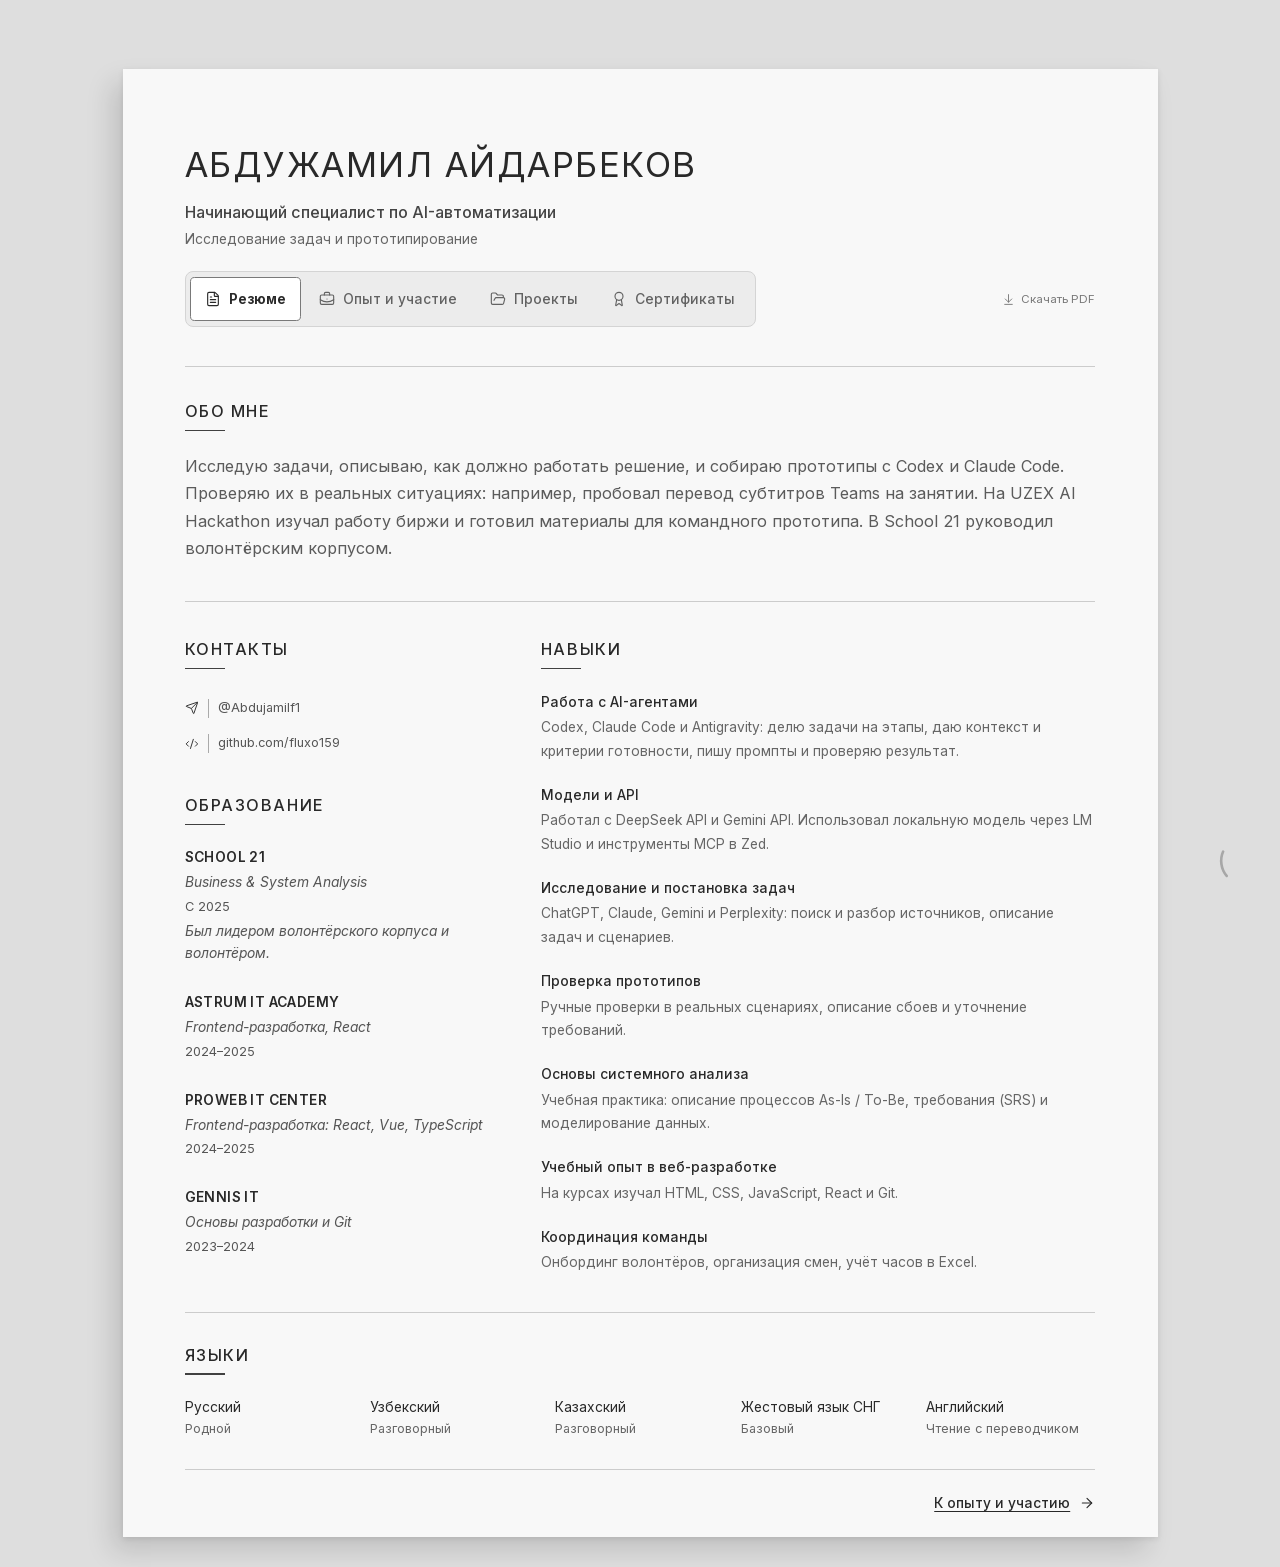
==== commit 774ce106: "Publish personal CV" ====
--- a/index.html
+++ b/index.html
@@ -1,2 +1,2 @@
-<!DOCTYPE html><html lang="ru"><head><meta charSet="utf-8"/><meta name="viewport" content="width=device-width, initial-scale=1"/><link rel="stylesheet" href="/_next/static/css/global-error.BNewdElI.css" data-precedence="vite-rsc/client-reference"/><link rel="stylesheet" href="/_next/static/css/index.BNewdElI.css" data-rsc-css-href="/_next/static/css/index.BNewdElI.css" data-precedence="vite-rsc/importer-resources"/><link rel="modulepreload" fetchPriority="low" href="/_next/static/chunks/index-Ya7X3PD0.js"/><script src="/_next/static/chunks/rolldown-runtime-C60lm6uB.js" type="module" async=""></script><script src="/_next/static/chunks/framework-D_rUT4EX.js" type="module" async=""></script><link rel="modulepreload" href="/_next/static/chunks/global-error-c2iXLth8.js" crossorigin=""/><link rel="modulepreload" href="/_next/static/chunks/site-status-BoY7AfiD.js" crossorigin=""/><link rel="modulepreload" href="/_next/static/chunks/scroll-cat-Cgxdnczf.js" crossorigin=""/><link rel="modulepreload" href="/_next/static/chunks/error-q19vY5T-.js" crossorigin=""/><link rel="modulepreload" href="/_next/static/chunks/layout-segment-context-DEWN3_cO.js" crossorigin=""/><link rel="modulepreload" href="/_next/static/chunks/smooth-scroll-BqUX6Asz.js" crossorigin=""/><link rel="modulepreload" href="/_next/static/chunks/legacy-resume-anchor-BOhmxzvf.js" crossorigin=""/><link rel="modulepreload" href="/_next/static/chunks/Icon-Ci2Hv__g.js" crossorigin=""/><title>Абдужамил Айдарбеков — Начинающий специалист по AI-автоматизации</title><meta name="description" content="Абдужамил Айдарбеков. Исследование задач, прототипирование с Codex и Claude Code и проверка решений. Проекты, опыт и сертификаты."/><meta property="og:title" content="Абдужамил Айдарбеков — Начинающий специалист по AI-автоматизации"/><meta property="og:description" content="Абдужамил Айдарбеков. Исследование задач, прототипирование с Codex и Claude Code и проверка решений. Проекты, опыт и сертификаты."/><meta property="og:url" content="https://fluxo159.github.io"/><meta property="og:site_name" content="Абдужамил Айдарбеков — CV"/><meta property="og:type" content="website"/><meta property="og:locale" content="ru_RU"/><meta property="og:image" content="https://fluxo159.github.io/social-preview.png"/><meta property="og:image:width" content="1200"/><meta property="og:image:height" content="630"/><meta property="og:image:alt" content="Абдужамил Айдарбеков — Начинающий специалист по AI-автоматизации. Исследование задач и прототипирование."/><meta name="twitter:card" content="summary_large_image"/><meta name="twitter:title" content="Абдужамил Айдарбеков — Начинающий специалист по AI-автоматизации"/><meta name="twitter:description" content="Абдужамил Айдарбеков. Исследование задач, прототипирование с Codex и Claude Code и проверка решений. Проекты, опыт и сертификаты."/><meta name="twitter:image" content="https://fluxo159.github.io/social-preview.png"/><link rel="shortcut icon" href="/favicon.svg"/><link rel="icon" href="/favicon.svg"/><link rel="canonical" href="https://fluxo159.github.io"/><script>Object.assign(((self[Symbol.for("vinext.navigationRuntime")]??={bootstrap:{routeManifest:null},functions:{}}).bootstrap.rsc??={rsc:[]}),{params:{},nav:{"pathname":"/","searchParams":[]}})</script><link rel="modulepreload" href="/_next/static/chunks/index-Ya7X3PD0.js" />
-</head><body><a class="skip-link" href="#profile">К содержанию резюме</a><main class="resume"><header class="resume-header"><h1>Абдужамил Айдарбеков</h1><p class="resume-role">Начинающий специалист по AI-автоматизации<span>Исследование задач и прототипирование</span></p><div class="header-bottom"><nav class="document-nav" aria-label="Разделы сайта"><a href="/" aria-current="page"><svg xmlns="http://www.w3.org/2000/svg" width="16" height="16" viewBox="0 0 24 24" fill="none" stroke="currentColor" stroke-width="2" stroke-linecap="round" stroke-linejoin="round" class="lucide lucide-file-text" aria-hidden="true"><path d="M6 22a2 2 0 0 1-2-2V4a2 2 0 0 1 2-2h8a2.4 2.4 0 0 1 1.704.706l3.588 3.588A2.4 2.4 0 0 1 20 8v12a2 2 0 0 1-2 2z"></path><path d="M14 2v5a1 1 0 0 0 1 1h5"></path><path d="M10 9H8"></path><path d="M16 13H8"></path><path d="M16 17H8"></path></svg>Резюме</a><a href="/experience"><svg xmlns="http://www.w3.org/2000/svg" width="16" height="16" viewBox="0 0 24 24" fill="none" stroke="currentColor" stroke-width="2" stroke-linecap="round" stroke-linejoin="round" class="lucide lucide-briefcase-business" aria-hidden="true"><path d="M12 12h.01"></path><path d="M16 6V4a2 2 0 0 0-2-2h-4a2 2 0 0 0-2 2v2"></path><path d="M22 13a18.15 18.15 0 0 1-20 0"></path><rect width="20" height="14" x="2" y="6" rx="2"></rect></svg>Опыт и участие</a><a href="/projects"><svg xmlns="http://www.w3.org/2000/svg" width="16" height="16" viewBox="0 0 24 24" fill="none" stroke="currentColor" stroke-width="2" stroke-linecap="round" stroke-linejoin="round" class="lucide lucide-folder-open" aria-hidden="true"><path d="m6 14 1.5-2.9A2 2 0 0 1 9.24 10H20a2 2 0 0 1 1.94 2.5l-1.54 6a2 2 0 0 1-1.95 1.5H4a2 2 0 0 1-2-2V5a2 2 0 0 1 2-2h3.9a2 2 0 0 1 1.69.9l.81 1.2a2 2 0 0 0 1.67.9H18a2 2 0 0 1 2 2v2"></path></svg>Проекты</a><a href="/certificates"><svg xmlns="http://www.w3.org/2000/svg" width="16" height="16" viewBox="0 0 24 24" fill="none" stroke="currentColor" stroke-width="2" stroke-linecap="round" stroke-linejoin="round" class="lucide lucide-award" aria-hidden="true"><path d="m15.477 12.89 1.515 8.526a.5.5 0 0 1-.81.47l-3.58-2.687a1 1 0 0 0-1.197 0l-3.586 2.686a.5.5 0 0 1-.81-.469l1.514-8.526"></path><circle cx="12" cy="8" r="6"></circle></svg>Сертификаты</a></nav><a class="header-download" href="/Abdujamil_Aydarbekov_CV.pdf" download=""><svg xmlns="http://www.w3.org/2000/svg" width="13" height="13" viewBox="0 0 24 24" fill="none" stroke="currentColor" stroke-width="2" stroke-linecap="round" stroke-linejoin="round" class="lucide lucide-arrow-down-to-line" aria-hidden="true"><path d="M12 17V3"></path><path d="m6 11 6 6 6-6"></path><path d="M19 21H5"></path></svg>Скачать PDF</a></div></header><section class="profile" id="profile" aria-labelledby="profile-heading"><h2 class="section-title" id="profile-heading">Обо мне</h2><p>Исследую задачи, описываю, как должно работать решение, и собираю прототипы с Codex и Claude Code. Проверяю их в реальных ситуациях: например, пробовал перевод субтитров Teams на занятии. На UZEX AI Hackathon изучал работу биржи и готовил материалы для командного прототипа. В School 21 руководил волонтёрским корпусом.</p></section><div class="resume-overview"><div class="resume-background"><section id="contact" aria-labelledby="contact-heading"><h2 class="section-title" id="contact-heading">Контакты</h2><address class="contact-list"><a href="https://t.me/Abdujamilf1" target="_blank" rel="noreferrer"><svg xmlns="http://www.w3.org/2000/svg" width="24" height="24" viewBox="0 0 24 24" fill="none" stroke="currentColor" stroke-width="2" stroke-linecap="round" stroke-linejoin="round" class="lucide lucide-send" aria-hidden="true"><path d="M14.536 21.686a.5.5 0 0 0 .937-.024l6.5-19a.496.496 0 0 0-.635-.635l-19 6.5a.5.5 0 0 0-.024.937l7.93 3.18a2 2 0 0 1 1.112 1.11z"></path><path d="m21.854 2.147-10.94 10.939"></path></svg><span>@Abdujamilf1</span></a><a href="https://github.com/fluxo159" target="_blank" rel="noreferrer"><svg xmlns="http://www.w3.org/2000/svg" width="24" height="24" viewBox="0 0 24 24" fill="none" stroke="currentColor" stroke-width="2" stroke-linecap="round" stroke-linejoin="round" class="lucide lucide-code-xml" aria-hidden="true"><path d="m18 16 4-4-4-4"></path><path d="m6 8-4 4 4 4"></path><path d="m14.5 4-5 16"></path></svg><span>github.com/fluxo159</span></a></address></section><section id="education" aria-labelledby="education-heading"><h2 class="section-title" id="education-heading">Образование</h2><div class="education-entry"><h3>School 21</h3><p>Business &amp; System Analysis</p><time>С 2025</time><p>Был лидером волонтёрского корпуса и волонтёром.</p></div><div class="education-entry"><h3>Astrum IT Academy</h3><p>Frontend-разработка, React</p><time>2024–2025</time></div><div class="education-entry"><h3>ProWeb IT Center</h3><p>Frontend-разработка: React, Vue, TypeScript</p><time>2024–2025</time></div><div class="education-entry"><h3>Gennis IT</h3><p>Основы разработки и Git</p><time>2023–2024</time></div></section></div><section id="skills" aria-labelledby="skills-heading"><h2 class="section-title" id="skills-heading">Навыки</h2><dl class="skills"><div><dt>Работа с AI-агентами</dt><dd>Codex и Claude Code: разбиваю задачи на этапы, даю агенту контекст проекта и критерии готовности, пишу промпты и проверяю результат.</dd></div><div><dt>Модели и API</dt><dd>Работал с DeepSeek API и Gemini API. Использовал локальную модель через LM Studio и инструменты MCP в Zed.</dd></div><div><dt>Исследование и постановка задач</dt><dd>ChatGPT, Gemini и Perplexity: поиск и разбор источников, описание задач и сценариев.</dd></div><div><dt>Проверка прототипов</dt><dd>Ручные проверки в реальных сценариях, описание сбоев и уточнение требований.</dd></div><div><dt>Основы системного анализа</dt><dd>Учебная практика: описание процессов As-Is / To-Be, требования (SRS) и моделирование данных.</dd></div><div><dt>Основы веб-разработки</dt><dd>Учебная практика: HTML, CSS, JavaScript, React, Git.</dd></div><div><dt>Координация команды</dt><dd>Онбординг волонтёров, организация смен, учёт часов в Excel.</dd></div></dl></section></div><section class="resume-languages" id="languages" aria-labelledby="languages-heading"><h2 class="section-title" id="languages-heading">Языки</h2><dl class="languages"><div><dt>Русский</dt><dd>Родной</dd></div><div><dt>Узбекский</dt><dd>Разговорный</dd></div><div><dt>Казахский</dt><dd>Разговорный</dd></div><div><dt>Жестовый язык СНГ</dt><dd>Базовый</dd></div><div><dt>Английский</dt><dd>Чтение с переводчиком</dd></div></dl></section><footer class="section-navigation"><a href="/experience">К опыту и участию <svg xmlns="http://www.w3.org/2000/svg" width="16" height="16" viewBox="0 0 24 24" fill="none" stroke="currentColor" stroke-width="2" stroke-linecap="round" stroke-linejoin="round" class="lucide lucide-arrow-right" aria-hidden="true"><path d="M5 12h14"></path><path d="m12 5 7 7-7 7"></path></svg></a></footer></main><div class="scroll-cat" aria-hidden="true"><svg viewBox="95 85 220 210" width="48" height="48" focusable="false"><defs><filter id="scroll-cat-brush-_R_2i_" x="-10%" y="-10%" width="120%" height="120%"><feTurbulence type="fractalNoise" baseFrequency="0.04" numOctaves="3" result="noise" seed="2"></feTurbulence><feDisplacementMap in="SourceGraphic" in2="noise" scale="2.2" xChannelSelector="R" yChannelSelector="G"></feDisplacementMap></filter></defs><g filter="url(#scroll-cat-brush-_R_2i_)"><path data-cat-part="body" d="M 144 263 C 102 215, 112 128, 178 106 C 242 86, 294 128, 294 198 C 294 262, 236 290, 185 274 C 152 263, 150 214, 169 194 L 183 162 L 198 186 C 210 186, 221 186, 232 185 L 246 160 L 254 192" fill="none" stroke="currentColor" stroke-width="12" stroke-linecap="round" stroke-linejoin="round" style="opacity:0"></path><circle data-cat-part="left-eye" cx="187" cy="215" r="5.8" fill="currentColor" style="transform-origin:187px 215px;transform:scale(0);opacity:0"></circle><circle data-cat-part="right-eye" cx="239" cy="214" r="5.8" fill="currentColor" style="transform-origin:239px 214px;transform:scale(0);opacity:0"></circle><path data-cat-part="nose" d="M 207 229 L 213 219 L 219 229" fill="none" stroke="currentColor" stroke-width="7.5" stroke-linecap="round" stroke-linejoin="round" style="opacity:0"></path><circle data-cat-part="nose-dot" cx="213" cy="222" r="2.5" fill="currentColor" style="transform-origin:213px 222px;transform:scale(0);opacity:0"></circle></g></svg></div><script type="module" src="/_next/static/chunks/index-Ya7X3PD0.js" id="_R_" async=""></script><script>((self[Symbol.for("vinext.navigationRuntime")]??={bootstrap:{routeManifest:null},functions:{}}).bootstrap.rsc??={rsc:[]}).rsc.push("0:{\"page:/\":\"$L1\",\"layout:/\":\"$L2\",\"route:/\":\"$L3\",\"__route\":\"route:/\",\"__interceptionContext\":null,\"__layoutIds\":[\"layout:/\"],\"__rootLayout\":\"/\",\"__bfcacheSegmentIdentities\":{\"layout:/\":\"[\\\"layout\\\",\\\"layout:/\\\",\\\"root-boundary:/\\\",\\\"\\\"]\",\"page:/\":\"[\\\"page\\\",\\\"page:/\\\",\\\"root-boundary:/\\\",\\\"\\\"]\"},\"__srcPage\":[\"page\"],\"__layoutFlags\":{\"layout:/\":\"s\"},\"__artifactCompatibility\":{\"schemaVersion\":1,\"graphVersion\":\"app-route-graph:1177fd80f83fa7b0\",\"deploymentVersion\":\"5787a9c6-b86a-4d69-b640-3c7a46d73e95\",\"appElementsSchemaVersion\":1,\"rscPayloadSchemaVersion\":1,\"rootBoundaryId\":\"/\",\"renderEpoch\":null}}\n")</script><script>((self[Symbol.for("vinext.navigationRuntime")]??={bootstrap:{routeManifest:null},functions:{}}).bootstrap.rsc??={rsc:[]}).rsc.push("4:I[\"8c0f216c4604\",[],\"Children\",1]\n")</script><script>((self[Symbol.for("vinext.navigationRuntime")]??={bootstrap:{routeManifest:null},functions:{}}).bootstrap.rsc??={rsc:[]}).rsc.push("5:I[\"8687e126cdb5\",[],\"ScrollCat\",1]\n")</script><script>((self[Symbol.for("vinext.navigationRuntime")]??={bootstrap:{routeManifest:null},functions:{}}).bootstrap.rsc??={rsc:[]}).rsc.push("6:I[\"d10887734b25\",[],\"SmoothScroll\",1]\n")</script><script>((self[Symbol.for("vinext.navigationRuntime")]??={bootstrap:{routeManifest:null},functions:{}}).bootstrap.rsc??={rsc:[]}).rsc.push("7:I[\"593f344dc510\",[],\"GlobalErrorBoundary\",1]\n")</script><script>((self[Symbol.for("vinext.navigationRuntime")]??={bootstrap:{routeManifest:null},functions:{}}).bootstrap.rsc??={rsc:[]}).rsc.push("8:I[\"0b874ad30386\",[],\"default\",1]\n")</script><script>((self[Symbol.for("vinext.navigationRuntime")]??={bootstrap:{routeManifest:null},functions:{}}).bootstrap.rsc??={rsc:[]}).rsc.push("9:I[\"593f344dc510\",[],\"ErrorBoundary\",1]\n")</script><script>((self[Symbol.for("vinext.navigationRuntime")]??={bootstrap:{routeManifest:null},functions:{}}).bootstrap.rsc??={rsc:[]}).rsc.push("a:I[\"8c4b52fd2ed3\",[],\"default\",1]\n")</script><script>((self[Symbol.for("vinext.navigationRuntime")]??={bootstrap:{routeManifest:null},functions:{}}).bootstrap.rsc??={rsc:[]}).rsc.push("b:I[\"15c18cfaeeff\",[],\"LayoutSegmentProvider\",1]\n")</script><script>((self[Symbol.for("vinext.navigationRuntime")]??={bootstrap:{routeManifest:null},functions:{}}).bootstrap.rsc??={rsc:[]}).rsc.push("c:I[\"8c0f216c4604\",[],\"Slot\",1]\n")</script><script>((self[Symbol.for("vinext.navigationRuntime")]??={bootstrap:{routeManifest:null},functions:{}}).bootstrap.rsc??={rsc:[]}).rsc.push("d:I[\"a9bbde40cf2d\",[],\"default\",1]\n")</script><script>((self[Symbol.for("vinext.navigationRuntime")]??={bootstrap:{routeManifest:null},functions:{}}).bootstrap.rsc??={rsc:[]}).rsc.push("e:I[\"593f344dc510\",[],\"NotFoundBoundary\",1]\n")</script><script>((self[Symbol.for("vinext.navigationRuntime")]??={bootstrap:{routeManifest:null},functions:{}}).bootstrap.rsc??={rsc:[]}).rsc.push("f:I[\"c522979f12d6\",[],\"SiteStatus\",1]\n")</script><script>((self[Symbol.for("vinext.navigationRuntime")]??={bootstrap:{routeManifest:null},functions:{}}).bootstrap.rsc??={rsc:[]}).rsc.push("10:I[\"9276801271d6\",[],\"AppRouterScrollTarget\",1]\n")</script><script>((self[Symbol.for("vinext.navigationRuntime")]??={bootstrap:{routeManifest:null},functions:{}}).bootstrap.rsc??={rsc:[]}).rsc.push("11:I[\"593f344dc510\",[],\"RedirectBoundary\",1]\n")</script><script>((self[Symbol.for("vinext.navigationRuntime")]??={bootstrap:{routeManifest:null},functions:{}}).bootstrap.rsc??={rsc:[]}).rsc.push(":HL[\"/_next/static/css/index.BNewdElI.css\",\"style\"     ]\n")</script><script>((self[Symbol.for("vinext.navigationRuntime")]??={bootstrap:{routeManifest:null},functions:{}}).bootstrap.rsc??={rsc:[]}).rsc.push("2:[[[\"$\",\"link\",\"css:/_next/static/css/index.BNewdElI.css\",{\"rel\":\"stylesheet\",\"precedence\":\"vite-rsc/importer-resources\",\"href\":\"/_next/static/css/index.BNewdElI.css\",\"data-rsc-css-href\":\"/_next/static/css/index.BNewdElI.css\"}],\"$undefined\"],[\"$\",\"html\",null,{\"lang\":\"ru\",\"children\":[\"$\",\"body\",null,{\"children\":[[\"$\",\"$L4\",null,{}],[\"$\",\"$L5\",null,{}],[\"$\",\"$L6\",null,{}]]}]}]]\n")</script><script>((self[Symbol.for("vinext.navigationRuntime")]??={bootstrap:{routeManifest:null},functions:{}}).bootstrap.rsc??={rsc:[]}).rsc.push("3:[[[\"$\",\"meta\",null,{\"charSet\":\"utf-8\"}],[[\"$\",\"title\",\"0\",{\"children\":\"Абдужамил Айдарбеков — Начинающий специалист по AI-автоматизации\"}],[\"$\",\"meta\",\"1\",{\"name\":\"description\",\"content\":\"Абдужамил Айдарбеков. Исследование задач, прототипирование с Codex и Claude Code и проверка решений. Проекты, опыт и сертификаты.\"}],[\"$\",\"meta\",\"2\",{\"property\":\"og:title\",\"content\":\"Абдужамил Айдарбеков — Начинающий специалист по AI-автоматизации\"}],[\"$\",\"meta\",\"3\",{\"property\":\"og:description\",\"content\":\"Абдужамил Айдарбеков. Исследование задач, прототипирование с Codex и Claude Code и проверка решений. Проекты, опыт и сертификаты.\"}],[\"$\",\"meta\",\"4\",{\"property\":\"og:url\",\"content\":\"https://fluxo159.github.io\"}],[\"$\",\"meta\",\"5\",{\"property\":\"og:site_name\",\"content\":\"Абдужамил Айдарбеков — CV\"}],[\"$\",\"meta\",\"6\",{\"property\":\"og:type\",\"content\":\"website\"}],[\"$\",\"meta\",\"7\",{\"property\":\"og:locale\",\"content\":\"ru_RU\"}],[\"$\",\"meta\",\"8\",{\"property\":\"og:image\",\"content\":\"https://fluxo159.github.io/social-preview.png\"}],[\"$\",\"meta\",\"9\",{\"property\":\"og:image:width\",\"content\":\"1200\"}],[\"$\",\"meta\",\"10\",{\"property\":\"og:image:height\",\"content\":\"630\"}],[\"$\",\"meta\",\"11\",{\"property\":\"og:image:alt\",\"content\":\"Абдужамил Айдарбеков — Начинающий специалист по AI-автоматизации. Исследование задач и прототипирование.\"}],[\"$\",\"meta\",\"12\",{\"name\":\"twitter:card\",\"content\":\"summary_large_image\"}],[\"$\",\"meta\",\"13\",{\"name\":\"twitter:title\",\"content\":\"Абдужамил Айдарбеков — Начинающий специалист по AI-автоматизации\"}],[\"$\",\"meta\",\"14\",{\"name\":\"twitter:description\",\"content\":\"Абдужамил Айдарбеков. Исследование задач, прототипирование с Codex и Claude Code и проверка решений. Проекты, опыт и сертификаты.\"}],[\"$\",\"meta\",\"15\",{\"name\":\"twitter:image\",\"content\":\"https://fluxo159.github.io/social-preview.png\"}],[\"$\",\"link\",\"16\",{\"data-vinext-streamed-icon\":\"$undefined\",\"rel\":\"shortcut icon\",\"href\":\"/favicon.svg\",\"type\":\"$undefined\",\"sizes\":\"$undefined\",\"color\":\"$undefined\",\"media\":\"$undefined\",\"fetchPriority\":\"$undefined\"}],[\"$\",\"link\",\"17\",{\"data-vinext-streamed-icon\":\"$undefined\",\"rel\":\"icon\",\"href\":\"/favicon.svg\",\"type\":\"$undefined\",\"sizes\":\"$undefined\",\"color\":\"$undefined\",\"media\":\"$undefined\",\"fetchPriority\":\"$undefined\"}],[\"$\",\"link\",\"18\",{\"rel\":\"canonical\",\"href\":\"https://fluxo159.github.io\"}]],[[\"$\",\"meta\",\"0\",{\"name\":\"viewport\",\"content\":\"width=device-width, initial-scale=1\"}]]],[\"$\",\"$L7\",null,{\"fallback\":\"$8\",\"children\":[\"$\",\"$L9\",null,{\"fallback\":\"$a\",\"children\":[\"$\",\"$Lb\",null,{\"providerId\":\"layout:/\",\"segmentMap\":{\"children\":[]},\"children\":[\"$\",\"$Lc\",null,{\"id\":\"layout:/\",\"parallelSlots\":\"$undefined\",\"children\":[\"$\",\"$L9\",null,{\"resetKey\":\"\",\"fallback\":\"$d\",\"children\":[\"$\",\"$Le\",null,{\"resetKey\":\"\",\"fallback\":[\"$\",\"$Lf\",null,{\"state\":\"not-found\"}],\"children\":[\"$\",\"$Le\",null,{\"resetKey\":\"\",\"fallback\":[\"$\",\"$Lf\",null,{\"state\":\"not-found\"}],\"children\":[\"$\",\"$L10\",null,{\"children\":[\"$\",\"$L11\",null,{\"children\":[[\"$\",\"$Lb\",null,{\"providerId\":\"page:/\",\"segmentMap\":{\"children\":[\"__PAGE__\"]},\"children\":[\"$\",\"$Lc\",null,{\"id\":\"page:/\"}]}],null]}]}]}]}]}]}]}]}]}],null,null]\n")</script><script>((self[Symbol.for("vinext.navigationRuntime")]??={bootstrap:{routeManifest:null},functions:{}}).bootstrap.rsc??={rsc:[]}).rsc.push("12:I[\"c84da2798d5c\",[],\"LegacyResumeAnchor\",1]\n")</script><script>((self[Symbol.for("vinext.navigationRuntime")]??={bootstrap:{routeManifest:null},functions:{}}).bootstrap.rsc??={rsc:[]}).rsc.push("13:I[\"339f946bc456\",[],\"default\",1]\n")</script><script>((self[Symbol.for("vinext.navigationRuntime")]??={bootstrap:{routeManifest:null},functions:{}}).bootstrap.rsc??={rsc:[]}).rsc.push("1:[[\"$\",\"$L12\",null,{}],[\"$\",\"a\",null,{\"className\":\"skip-link\",\"href\":\"#profile\",\"children\":\"К содержанию резюме\"}],[\"$\",\"main\",null,{\"className\":\"resume\",\"children\":[[\"$\",\"header\",null,{\"className\":\"resume-header\",\"children\":[[\"$\",\"h1\",null,{\"children\":\"Абдужамил Айдарбеков\"}],[\"$\",\"p\",null,{\"className\":\"resume-role\",\"children\":[\"Начинающий специалист по AI-автоматизации\",[\"$\",\"span\",null,{\"children\":\"Исследование задач и прототипирование\"}]]}],[\"$\",\"div\",null,{\"className\":\"header-bottom\",\"children\":[[\"$\",\"nav\",null,{\"className\":\"document-nav\",\"aria-label\":\"Разделы сайта\",\"children\":[[\"$\",\"a\",null,{\"href\":\"/\",\"aria-current\":\"page\",\"children\":[[\"$\",\"$L13\",null,{\"ref\":\"$undefined\",\"iconNode\":[[\"path\",{\"d\":\"M6 22a2 2 0 0 1-2-2V4a2 2 0 0 1 2-2h8a2.4 2.4 0 0 1 1.704.706l3.588 3.588A2.4 2.4 0 0 1 20 8v12a2 2 0 0 1-2 2z\",\"key\":\"1oefj6\"}],[\"path\",{\"d\":\"M14 2v5a1 1 0 0 0 1 1h5\",\"key\":\"wfsgrz\"}],[\"path\",{\"d\":\"M10 9H8\",\"key\":\"b1mrlr\"}],[\"path\",{\"d\":\"M16 13H8\",\"key\":\"t4e002\"}],[\"path\",{\"d\":\"M16 17H8\",\"key\":\"z1uh3a\"}]],\"className\":\"lucide-file-text\",\"size\":16,\"aria-hidden\":\"true\"}],\"Резюме\"]}],[\"$\",\"a\",null,{\"href\":\"/experience\",\"aria-current\":\"$undefined\",\"children\":[[\"$\",\"$L13\",null,{\"ref\":\"$undefined\",\"iconNode\":[[\"path\",{\"d\":\"M12 12h.01\",\"key\":\"1mp3jc\"}],[\"path\",{\"d\":\"M16 6V4a2 2 0 0 0-2-2h-4a2 2 0 0 0-2 2v2\",\"key\":\"1ksdt3\"}],[\"path\",{\"d\":\"M22 13a18.15 18.15 0 0 1-20 0\",\"key\":\"12hx5q\"}],[\"rect\",{\"width\":\"20\",\"height\":\"14\",\"x\":\"2\",\"y\":\"6\",\"rx\":\"2\",\"key\":\"i6l2r4\"}]],\"className\":\"lucide-briefcase-business\",\"size\":16,\"aria-hidden\":\"true\"}],\"Опыт и участие\"]}],[\"$\",\"a\",null,{\"href\":\"/projects\",\"aria-current\":\"$undefined\",\"children\":[[\"$\",\"$L13\",null,{\"ref\":\"$undefined\",\"iconNode\":[[\"path\",{\"d\":\"m6 14 1.5-2.9A2 2 0 0 1 9.24 10H20a2 2 0 0 1 1.94 2.5l-1.54 6a2 2 0 0 1-1.95 1.5H4a2 2 0 0 1-2-2V5a2 2 0 0 1 2-2h3.9a2 2 0 0 1 1.69.9l.81 1.2a2 2 0 0 0 1.67.9H18a2 2 0 0 1 2 2v2\",\"key\":\"usdka0\"}]],\"className\":\"lucide-folder-open\",\"size\":16,\"aria-hidden\":\"true\"}],\"Проекты\"]}],[\"$\",\"a\",null,{\"href\":\"/certificates\",\"aria-current\":\"$undefined\",\"children\":[[\"$\",\"$L13\",null,{\"ref\":\"$undefined\",\"iconNode\":[[\"path\",{\"d\":\"m15.477 12.89 1.515 8.526a.5.5 0 0 1-.81.47l-3.58-2.687a1 1 0 0 0-1.197 0l-3.586 2.686a.5.5 0 0 1-.81-.469l1.514-8.526\",\"key\":\"1yiouv\"}],[\"circle\",{\"cx\":\"12\",\"cy\":\"8\",\"r\":\"6\",\"key\":\"1vp47v\"}]],\"className\":\"lucide-award\",\"size\":16,\"aria-hidden\":\"true\"}],\"Сертификаты\"]}]]}],[\"$\",\"a\",null,{\"className\":\"header-download\",\"href\":\"/Abdujamil_Aydarbekov_CV.pdf\",\"download\":true,\"children\":[[\"$\",\"$L13\",null,{\"ref\":\"$undefined\",\"iconNode\":[[\"path\",{\"d\":\"M12 17V3\",\"key\":\"1cwfxf\"}],[\"path\",{\"d\":\"m6 11 6 6 6-6\",\"key\":\"12ii2o\"}],[\"path\",{\"d\":\"M19 21H5\",\"key\":\"150jfl\"}]],\"className\":\"lucide-arrow-down-to-line\",\"size\":13}],\"Скачать PDF\"]}]]}]]}],[\"$\",\"section\",null,{\"className\":\"profile\",\"id\":\"profile\",\"aria-labelledby\":\"profile-heading\",\"children\":[[\"$\",\"h2\",null,{\"className\":\"section-title\",\"id\":\"profile-heading\",\"children\":\"Обо мне\"}],[\"$\",\"p\",null,{\"children\":\"Исследую задачи, описываю, как должно работать решение, и собираю прототипы с Codex и Claude Code. Проверяю их в реальных ситуациях: например, пробовал перевод субтитров Teams на занятии. На UZEX AI Hackathon изучал работу биржи и готовил материалы для командного прототипа. В School 21 руководил волонтёрским корпусом.\"}]]}],[\"$\",\"div\",null,{\"className\":\"resume-overview\",\"children\":[[\"$\",\"div\",null,{\"className\":\"resume-background\",\"children\":[[\"$\",\"section\",null,{\"id\":\"contact\",\"aria-labelledby\":\"contact-heading\",\"children\":[[\"$\",\"h2\",null,{\"className\":\"section-title\",\"id\":\"contact-heading\",\"children\":\"Контакты\"}],[\"$\",\"address\",null,{\"className\":\"contact-list\",\"children\":[[\"$\",\"a\",\"https://t.me/Abdujamilf1\",{\"href\":\"https://t.me/Abdujamilf1\",\"target\":\"_blank\",\"rel\":\"noreferrer\",\"children\":[[\"$\",\"$L13\",null,{\"ref\":\"$undefined\",\"iconNode\":[[\"path\",{\"d\":\"M14.536 21.686a.5.5 0 0 0 .937-.024l6.5-19a.496.496 0 0 0-.635-.635l-19 6.5a.5.5 0 0 0-.024.937l7.93 3.18a2 2 0 0 1 1.112 1.11z\",\"key\":\"1ffxy3\"}],[\"path\",{\"d\":\"m21.854 2.147-10.94 10.939\",\"key\":\"12cjpa\"}]],\"className\":\"lucide-send\",\"aria-hidden\":\"true\"}],[\"$\",\"span\",null,{\"children\":\"@Abdujamilf1\"}]]}],[\"$\",\"a\",\"https://github.com/fluxo159\",{\"href\":\"https://github.com/fluxo159\",\"target\":\"_blank\",\"rel\":\"noreferrer\",\"children\":[[\"$\",\"$L13\",null,{\"ref\":\"$undefined\",\"iconNode\":[[\"path\",{\"d\":\"m18 16 4-4-4-4\",\"key\":\"1inbqp\"}],[\"path\",{\"d\":\"m6 8-4 4 4 4\",\"key\":\"15zrgr\"}],[\"path\",{\"d\":\"m14.5 4-5 16\",\"key\":\"e7oirm\"}]],\"className\":\"lucide-code-xml\",\"aria-hidden\":\"true\"}],[\"$\",\"span\",null,{\"children\":\"github.com/fluxo159\"}]]}]]}]]}],[\"$\",\"section\",null,{\"id\":\"education\",\"aria-labelledby\":\"education-heading\",\"children\":[\"$L14\",[\"$L15\",\"$L16\",\"$L17\",\"$L18\"]]}]]}],\"$L19\"]}],\"$L1a\",\"$L1b\"]}]]\n")</script><script>((self[Symbol.for("vinext.navigationRuntime")]??={bootstrap:{routeManifest:null},functions:{}}).bootstrap.rsc??={rsc:[]}).rsc.push("14:[\"$\",\"h2\",null,{\"className\":\"section-title\",\"id\":\"education-heading\",\"children\":\"Образование\"}]\n")</script><script>((self[Symbol.for("vinext.navigationRuntime")]??={bootstrap:{routeManifest:null},functions:{}}).bootstrap.rsc??={rsc:[]}).rsc.push("15:[\"$\",\"div\",\"School 21\",{\"className\":\"education-entry\",\"children\":[[\"$\",\"h3\",null,{\"children\":\"School 21\"}],[\"$\",\"p\",null,{\"children\":\"Business \u0026 System Analysis\"}],[\"$\",\"time\",null,{\"children\":\"С 2025\"}],[\"$\",\"p\",null,{\"children\":\"Был лидером волонтёрского корпуса и волонтёром.\"}]]}]\n")</script><script>((self[Symbol.for("vinext.navigationRuntime")]??={bootstrap:{routeManifest:null},functions:{}}).bootstrap.rsc??={rsc:[]}).rsc.push("16:[\"$\",\"div\",\"Astrum IT Academy\",{\"className\":\"education-entry\",\"children\":[[\"$\",\"h3\",null,{\"children\":\"Astrum IT Academy\"}],[\"$\",\"p\",null,{\"children\":\"Frontend-разработка, React\"}],[\"$\",\"time\",null,{\"children\":\"2024–2025\"}],\"$undefined\"]}]\n")</script><script>((self[Symbol.for("vinext.navigationRuntime")]??={bootstrap:{routeManifest:null},functions:{}}).bootstrap.rsc??={rsc:[]}).rsc.push("17:[\"$\",\"div\",\"ProWeb IT Center\",{\"className\":\"education-entry\",\"children\":[[\"$\",\"h3\",null,{\"children\":\"ProWeb IT Center\"}],[\"$\",\"p\",null,{\"children\":\"Frontend-разработка: React, Vue, TypeScript\"}],[\"$\",\"time\",null,{\"children\":\"2024–2025\"}],\"$undefined\"]}]\n")</script><script>((self[Symbol.for("vinext.navigationRuntime")]??={bootstrap:{routeManifest:null},functions:{}}).bootstrap.rsc??={rsc:[]}).rsc.push("18:[\"$\",\"div\",\"Gennis IT\",{\"className\":\"education-entry\",\"children\":[[\"$\",\"h3\",null,{\"children\":\"Gennis IT\"}],[\"$\",\"p\",null,{\"children\":\"Основы разработки и Git\"}],[\"$\",\"time\",null,{\"children\":\"2023–2024\"}],\"$undefined\"]}]\n")</script><script>((self[Symbol.for("vinext.navigationRuntime")]??={bootstrap:{routeManifest:null},functions:{}}).bootstrap.rsc??={rsc:[]}).rsc.push("19:[\"$\",\"section\",null,{\"id\":\"skills\",\"aria-labelledby\":\"skills-heading\",\"children\":[[\"$\",\"h2\",null,{\"className\":\"section-title\",\"id\":\"skills-heading\",\"children\":\"Навыки\"}],[\"$\",\"dl\",null,{\"className\":\"skills\",\"children\":[[\"$\",\"div\",\"Работа с AI-агентами\",{\"children\":[[\"$\",\"dt\",null,{\"children\":\"Работа с AI-агентами\"}],[\"$\",\"dd\",null,{\"children\":\"Codex и Claude Code: разбиваю задачи на этапы, даю агенту контекст проекта и критерии готовности, пишу промпты и проверяю результат.\"}]]}],[\"$\",\"div\",\"Модели и API\",{\"children\":[[\"$\",\"dt\",null,{\"children\":\"Модели и API\"}],[\"$\",\"dd\",null,{\"children\":\"Работал с DeepSeek API и Gemini API. Использовал локальную модель через LM Studio и инструменты MCP в Zed.\"}]]}],[\"$\",\"div\",\"Исследование и постановка задач\",{\"children\":[[\"$\",\"dt\",null,{\"children\":\"Исследование и постановка задач\"}],[\"$\",\"dd\",null,{\"children\":\"ChatGPT, Gemini и Perplexity: поиск и разбор источников, описание задач и сценариев.\"}]]}],[\"$\",\"div\",\"Проверка прототипов\",{\"children\":[[\"$\",\"dt\",null,{\"children\":\"Проверка прототипов\"}],[\"$\",\"dd\",null,{\"children\":\"Ручные проверки в реальных сценариях, описание сбоев и уточнение требований.\"}]]}],[\"$\",\"div\",\"Основы системного анализа\",{\"children\":[[\"$\",\"dt\",null,{\"children\":\"Основы системного анализа\"}],[\"$\",\"dd\",null,{\"children\":\"Учебная практика: описание процессов As-Is / To-Be, требования (SRS) и моделирование данных.\"}]]}],[\"$\",\"div\",\"Основы веб-разработки\",{\"children\":[[\"$\",\"dt\",null,{\"children\":\"Основы веб-разработки\"}],[\"$\",\"dd\",null,{\"children\":\"Учебная практика: HTML, CSS, JavaScript, React, Git.\"}]]}],[\"$\",\"div\",\"Координация команды\",{\"children\":[[\"$\",\"dt\",null,{\"children\":\"Координация команды\"}],[\"$\",\"dd\",null,{\"children\":\"Онбординг волонтёров, организация смен, учёт часов в Excel.\"}]]}]]}]]}]\n")</script><script>((self[Symbol.for("vinext.navigationRuntime")]??={bootstrap:{routeManifest:null},functions:{}}).bootstrap.rsc??={rsc:[]}).rsc.push("1a:[\"$\",\"section\",null,{\"className\":\"resume-languages\",\"id\":\"languages\",\"aria-labelledby\":\"languages-heading\",\"children\":[[\"$\",\"h2\",null,{\"className\":\"section-title\",\"id\":\"languages-heading\",\"children\":\"Языки\"}],[\"$\",\"dl\",null,{\"className\":\"languages\",\"children\":[[\"$\",\"div\",\"Русский\",{\"children\":[[\"$\",\"dt\",null,{\"children\":\"Русский\"}],[\"$\",\"dd\",null,{\"children\":\"Родной\"}]]}],[\"$\",\"div\",\"Узбекский\",{\"children\":[[\"$\",\"dt\",null,{\"children\":\"Узбекский\"}],[\"$\",\"dd\",null,{\"children\":\"Разговорный\"}]]}],[\"$\",\"div\",\"Казахский\",{\"children\":[[\"$\",\"dt\",null,{\"children\":\"Казахский\"}],[\"$\",\"dd\",null,{\"children\":\"Разговорный\"}]]}],[\"$\",\"div\",\"Жестовый язык СНГ\",{\"children\":[[\"$\",\"dt\",null,{\"children\":\"Жестовый язык СНГ\"}],[\"$\",\"dd\",null,{\"children\":\"Базовый\"}]]}],[\"$\",\"div\",\"Английский\",{\"children\":[[\"$\",\"dt\",null,{\"children\":\"Английский\"}],[\"$\",\"dd\",null,{\"children\":\"Чтение с переводчиком\"}]]}]]}]]}]\n")</script><script>((self[Symbol.for("vinext.navigationRuntime")]??={bootstrap:{routeManifest:null},functions:{}}).bootstrap.rsc??={rsc:[]}).rsc.push("1b:[\"$\",\"footer\",null,{\"className\":\"section-navigation\",\"children\":[\"$\",\"a\",null,{\"href\":\"/experience\",\"children\":[\"К опыту и участию \",[\"$\",\"$L13\",null,{\"ref\":\"$undefined\",\"iconNode\":[[\"path\",{\"d\":\"M5 12h14\",\"key\":\"1ays0h\"}],[\"path\",{\"d\":\"m12 5 7 7-7 7\",\"key\":\"xquz4c\"}]],\"className\":\"lucide-arrow-right\",\"size\":16,\"aria-hidden\":\"true\"}]]}]}]\n")</script><script>Object.assign(((self[Symbol.for("vinext.navigationRuntime")]??={bootstrap:{routeManifest:null},functions:{}}).bootstrap.rsc??={rsc:[]}),{"initialCacheKind":"static"});((self[Symbol.for("vinext.navigationRuntime")]??={bootstrap:{routeManifest:null},functions:{}}).bootstrap.rsc??={rsc:[]}).done=true</script></body></html>+<!DOCTYPE html><html lang="ru"><head><meta charSet="utf-8"/><meta name="viewport" content="width=device-width, initial-scale=1"/><link rel="stylesheet" href="/_next/static/css/global-error.BNewdElI.css" data-precedence="vite-rsc/client-reference"/><link rel="stylesheet" href="/_next/static/css/index.BNewdElI.css" data-rsc-css-href="/_next/static/css/index.BNewdElI.css" data-precedence="vite-rsc/importer-resources"/><link rel="modulepreload" fetchPriority="low" href="/_next/static/chunks/index-CbTWG_Km.js"/><script src="/_next/static/chunks/rolldown-runtime-C60lm6uB.js" type="module" async=""></script><script src="/_next/static/chunks/framework-D_rUT4EX.js" type="module" async=""></script><link rel="modulepreload" href="/_next/static/chunks/global-error-c2iXLth8.js" crossorigin=""/><link rel="modulepreload" href="/_next/static/chunks/site-status-BoY7AfiD.js" crossorigin=""/><link rel="modulepreload" href="/_next/static/chunks/scroll-cat-Cgxdnczf.js" crossorigin=""/><link rel="modulepreload" href="/_next/static/chunks/error-q19vY5T-.js" crossorigin=""/><link rel="modulepreload" href="/_next/static/chunks/layout-segment-context-4bWKitZu.js" crossorigin=""/><link rel="modulepreload" href="/_next/static/chunks/smooth-scroll-BqUX6Asz.js" crossorigin=""/><link rel="modulepreload" href="/_next/static/chunks/legacy-resume-anchor-BOhmxzvf.js" crossorigin=""/><link rel="modulepreload" href="/_next/static/chunks/Icon-Ci2Hv__g.js" crossorigin=""/><title>Абдужамил Айдарбеков — Начинающий специалист по AI-автоматизации</title><meta name="description" content="Абдужамил Айдарбеков. Исследование задач, прототипирование с Codex и Claude Code и проверка решений. Проекты, опыт и сертификаты."/><meta property="og:title" content="Абдужамил Айдарбеков — Начинающий специалист по AI-автоматизации"/><meta property="og:description" content="Абдужамил Айдарбеков. Исследование задач, прототипирование с Codex и Claude Code и проверка решений. Проекты, опыт и сертификаты."/><meta property="og:url" content="https://fluxo159.github.io"/><meta property="og:site_name" content="Абдужамил Айдарбеков — CV"/><meta property="og:type" content="website"/><meta property="og:locale" content="ru_RU"/><meta property="og:image" content="https://fluxo159.github.io/social-preview.png"/><meta property="og:image:width" content="1200"/><meta property="og:image:height" content="630"/><meta property="og:image:alt" content="Абдужамил Айдарбеков — Начинающий специалист по AI-автоматизации. Исследование задач и прототипирование."/><meta name="twitter:card" content="summary_large_image"/><meta name="twitter:title" content="Абдужамил Айдарбеков — Начинающий специалист по AI-автоматизации"/><meta name="twitter:description" content="Абдужамил Айдарбеков. Исследование задач, прототипирование с Codex и Claude Code и проверка решений. Проекты, опыт и сертификаты."/><meta name="twitter:image" content="https://fluxo159.github.io/social-preview.png"/><link rel="shortcut icon" href="/favicon.svg"/><link rel="icon" href="/favicon.svg"/><link rel="canonical" href="https://fluxo159.github.io"/><script>Object.assign(((self[Symbol.for("vinext.navigationRuntime")]??={bootstrap:{routeManifest:null},functions:{}}).bootstrap.rsc??={rsc:[]}),{params:{},nav:{"pathname":"/","searchParams":[]}})</script><link rel="modulepreload" href="/_next/static/chunks/index-CbTWG_Km.js" />
+</head><body><a class="skip-link" href="#profile">К содержанию резюме</a><main class="resume"><header class="resume-header"><h1>Абдужамил Айдарбеков</h1><p class="resume-role">Начинающий специалист по AI-автоматизации<span>Исследование задач и прототипирование</span></p><div class="header-bottom"><nav class="document-nav" aria-label="Разделы сайта"><a href="/" aria-current="page"><svg xmlns="http://www.w3.org/2000/svg" width="16" height="16" viewBox="0 0 24 24" fill="none" stroke="currentColor" stroke-width="2" stroke-linecap="round" stroke-linejoin="round" class="lucide lucide-file-text" aria-hidden="true"><path d="M6 22a2 2 0 0 1-2-2V4a2 2 0 0 1 2-2h8a2.4 2.4 0 0 1 1.704.706l3.588 3.588A2.4 2.4 0 0 1 20 8v12a2 2 0 0 1-2 2z"></path><path d="M14 2v5a1 1 0 0 0 1 1h5"></path><path d="M10 9H8"></path><path d="M16 13H8"></path><path d="M16 17H8"></path></svg>Резюме</a><a href="/experience"><svg xmlns="http://www.w3.org/2000/svg" width="16" height="16" viewBox="0 0 24 24" fill="none" stroke="currentColor" stroke-width="2" stroke-linecap="round" stroke-linejoin="round" class="lucide lucide-briefcase-business" aria-hidden="true"><path d="M12 12h.01"></path><path d="M16 6V4a2 2 0 0 0-2-2h-4a2 2 0 0 0-2 2v2"></path><path d="M22 13a18.15 18.15 0 0 1-20 0"></path><rect width="20" height="14" x="2" y="6" rx="2"></rect></svg>Опыт и участие</a><a href="/projects"><svg xmlns="http://www.w3.org/2000/svg" width="16" height="16" viewBox="0 0 24 24" fill="none" stroke="currentColor" stroke-width="2" stroke-linecap="round" stroke-linejoin="round" class="lucide lucide-folder-open" aria-hidden="true"><path d="m6 14 1.5-2.9A2 2 0 0 1 9.24 10H20a2 2 0 0 1 1.94 2.5l-1.54 6a2 2 0 0 1-1.95 1.5H4a2 2 0 0 1-2-2V5a2 2 0 0 1 2-2h3.9a2 2 0 0 1 1.69.9l.81 1.2a2 2 0 0 0 1.67.9H18a2 2 0 0 1 2 2v2"></path></svg>Проекты</a><a href="/certificates"><svg xmlns="http://www.w3.org/2000/svg" width="16" height="16" viewBox="0 0 24 24" fill="none" stroke="currentColor" stroke-width="2" stroke-linecap="round" stroke-linejoin="round" class="lucide lucide-award" aria-hidden="true"><path d="m15.477 12.89 1.515 8.526a.5.5 0 0 1-.81.47l-3.58-2.687a1 1 0 0 0-1.197 0l-3.586 2.686a.5.5 0 0 1-.81-.469l1.514-8.526"></path><circle cx="12" cy="8" r="6"></circle></svg>Сертификаты</a></nav><a class="header-download" href="/Abdujamil_Aydarbekov_CV.pdf" download=""><svg xmlns="http://www.w3.org/2000/svg" width="13" height="13" viewBox="0 0 24 24" fill="none" stroke="currentColor" stroke-width="2" stroke-linecap="round" stroke-linejoin="round" class="lucide lucide-arrow-down-to-line" aria-hidden="true"><path d="M12 17V3"></path><path d="m6 11 6 6 6-6"></path><path d="M19 21H5"></path></svg>Скачать PDF</a></div></header><section class="profile" id="profile" aria-labelledby="profile-heading"><h2 class="section-title" id="profile-heading">Обо мне</h2><p>Исследую задачи, описываю, как должно работать решение, и собираю прототипы с Codex и Claude Code. Проверяю их в реальных ситуациях: например, пробовал перевод субтитров Teams на занятии. На UZEX AI Hackathon изучал работу биржи и готовил материалы для командного прототипа. В School 21 руководил волонтёрским корпусом.</p></section><div class="resume-overview"><div class="resume-background"><section id="contact" aria-labelledby="contact-heading"><h2 class="section-title" id="contact-heading">Контакты</h2><address class="contact-list"><a href="https://t.me/Abdujamilf1" target="_blank" rel="noreferrer"><svg xmlns="http://www.w3.org/2000/svg" width="24" height="24" viewBox="0 0 24 24" fill="none" stroke="currentColor" stroke-width="2" stroke-linecap="round" stroke-linejoin="round" class="lucide lucide-send" aria-hidden="true"><path d="M14.536 21.686a.5.5 0 0 0 .937-.024l6.5-19a.496.496 0 0 0-.635-.635l-19 6.5a.5.5 0 0 0-.024.937l7.93 3.18a2 2 0 0 1 1.112 1.11z"></path><path d="m21.854 2.147-10.94 10.939"></path></svg><span>@Abdujamilf1</span></a><a href="https://github.com/fluxo159" target="_blank" rel="noreferrer"><svg xmlns="http://www.w3.org/2000/svg" width="24" height="24" viewBox="0 0 24 24" fill="none" stroke="currentColor" stroke-width="2" stroke-linecap="round" stroke-linejoin="round" class="lucide lucide-code-xml" aria-hidden="true"><path d="m18 16 4-4-4-4"></path><path d="m6 8-4 4 4 4"></path><path d="m14.5 4-5 16"></path></svg><span>github.com/fluxo159</span></a></address></section><section id="education" aria-labelledby="education-heading"><h2 class="section-title" id="education-heading">Образование</h2><div class="education-entry"><h3>School 21</h3><p>Business &amp; System Analysis</p><time>С 2025</time><p>Был лидером волонтёрского корпуса и волонтёром.</p></div><div class="education-entry"><h3>Astrum IT Academy</h3><p>Frontend-разработка, React</p><time>2024–2025</time></div><div class="education-entry"><h3>ProWeb IT Center</h3><p>Frontend-разработка: React, Vue, TypeScript</p><time>2024–2025</time></div><div class="education-entry"><h3>Gennis IT</h3><p>Основы разработки и Git</p><time>2023–2024</time></div></section></div><section id="skills" aria-labelledby="skills-heading"><h2 class="section-title" id="skills-heading">Навыки</h2><dl class="skills"><div><dt>Работа с AI-агентами</dt><dd>Codex, Claude Code и Antigravity: делю задачи на этапы, даю контекст и критерии готовности, пишу промпты и проверяю результат.</dd></div><div><dt>Модели и API</dt><dd>Работал с DeepSeek API и Gemini API. Использовал локальную модель через LM Studio и инструменты MCP в Zed.</dd></div><div><dt>Исследование и постановка задач</dt><dd>ChatGPT, Claude, Gemini и Perplexity: поиск и разбор источников, описание задач и сценариев.</dd></div><div><dt>Проверка прототипов</dt><dd>Ручные проверки в реальных сценариях, описание сбоев и уточнение требований.</dd></div><div><dt>Основы системного анализа</dt><dd>Учебная практика: описание процессов As-Is / To-Be, требования (SRS) и моделирование данных.</dd></div><div><dt>Учебный опыт в веб-разработке</dt><dd>На курсах изучал HTML, CSS, JavaScript, React и Git.</dd></div><div><dt>Координация команды</dt><dd>Онбординг волонтёров, организация смен, учёт часов в Excel.</dd></div></dl></section></div><section class="resume-languages" id="languages" aria-labelledby="languages-heading"><h2 class="section-title" id="languages-heading">Языки</h2><dl class="languages"><div><dt>Русский</dt><dd>Родной</dd></div><div><dt>Узбекский</dt><dd>Разговорный</dd></div><div><dt>Казахский</dt><dd>Разговорный</dd></div><div><dt>Жестовый язык СНГ</dt><dd>Базовый</dd></div><div><dt>Английский</dt><dd>Чтение с переводчиком</dd></div></dl></section><footer class="section-navigation"><a href="/experience">К опыту и участию <svg xmlns="http://www.w3.org/2000/svg" width="16" height="16" viewBox="0 0 24 24" fill="none" stroke="currentColor" stroke-width="2" stroke-linecap="round" stroke-linejoin="round" class="lucide lucide-arrow-right" aria-hidden="true"><path d="M5 12h14"></path><path d="m12 5 7 7-7 7"></path></svg></a></footer></main><div class="scroll-cat" aria-hidden="true"><svg viewBox="95 85 220 210" width="48" height="48" focusable="false"><defs><filter id="scroll-cat-brush-_R_2i_" x="-10%" y="-10%" width="120%" height="120%"><feTurbulence type="fractalNoise" baseFrequency="0.04" numOctaves="3" result="noise" seed="2"></feTurbulence><feDisplacementMap in="SourceGraphic" in2="noise" scale="2.2" xChannelSelector="R" yChannelSelector="G"></feDisplacementMap></filter></defs><g filter="url(#scroll-cat-brush-_R_2i_)"><path data-cat-part="body" d="M 144 263 C 102 215, 112 128, 178 106 C 242 86, 294 128, 294 198 C 294 262, 236 290, 185 274 C 152 263, 150 214, 169 194 L 183 162 L 198 186 C 210 186, 221 186, 232 185 L 246 160 L 254 192" fill="none" stroke="currentColor" stroke-width="12" stroke-linecap="round" stroke-linejoin="round" style="opacity:0"></path><circle data-cat-part="left-eye" cx="187" cy="215" r="5.8" fill="currentColor" style="transform-origin:187px 215px;transform:scale(0);opacity:0"></circle><circle data-cat-part="right-eye" cx="239" cy="214" r="5.8" fill="currentColor" style="transform-origin:239px 214px;transform:scale(0);opacity:0"></circle><path data-cat-part="nose" d="M 207 229 L 213 219 L 219 229" fill="none" stroke="currentColor" stroke-width="7.5" stroke-linecap="round" stroke-linejoin="round" style="opacity:0"></path><circle data-cat-part="nose-dot" cx="213" cy="222" r="2.5" fill="currentColor" style="transform-origin:213px 222px;transform:scale(0);opacity:0"></circle></g></svg></div><script type="module" src="/_next/static/chunks/index-CbTWG_Km.js" id="_R_" async=""></script><script>((self[Symbol.for("vinext.navigationRuntime")]??={bootstrap:{routeManifest:null},functions:{}}).bootstrap.rsc??={rsc:[]}).rsc.push("0:{\"page:/\":\"$L1\",\"layout:/\":\"$L2\",\"route:/\":\"$L3\",\"__route\":\"route:/\",\"__interceptionContext\":null,\"__layoutIds\":[\"layout:/\"],\"__rootLayout\":\"/\",\"__bfcacheSegmentIdentities\":{\"layout:/\":\"[\\\"layout\\\",\\\"layout:/\\\",\\\"root-boundary:/\\\",\\\"\\\"]\",\"page:/\":\"[\\\"page\\\",\\\"page:/\\\",\\\"root-boundary:/\\\",\\\"\\\"]\"},\"__srcPage\":[\"page\"],\"__layoutFlags\":{\"layout:/\":\"s\"},\"__artifactCompatibility\":{\"schemaVersion\":1,\"graphVersion\":\"app-route-graph:1177fd80f83fa7b0\",\"deploymentVersion\":\"b602913c-38b9-42f7-b67d-9855c835b1eb\",\"appElementsSchemaVersion\":1,\"rscPayloadSchemaVersion\":1,\"rootBoundaryId\":\"/\",\"renderEpoch\":null}}\n")</script><script>((self[Symbol.for("vinext.navigationRuntime")]??={bootstrap:{routeManifest:null},functions:{}}).bootstrap.rsc??={rsc:[]}).rsc.push("4:I[\"8c0f216c4604\",[],\"Children\",1]\n")</script><script>((self[Symbol.for("vinext.navigationRuntime")]??={bootstrap:{routeManifest:null},functions:{}}).bootstrap.rsc??={rsc:[]}).rsc.push("5:I[\"8687e126cdb5\",[],\"ScrollCat\",1]\n")</script><script>((self[Symbol.for("vinext.navigationRuntime")]??={bootstrap:{routeManifest:null},functions:{}}).bootstrap.rsc??={rsc:[]}).rsc.push("6:I[\"d10887734b25\",[],\"SmoothScroll\",1]\n")</script><script>((self[Symbol.for("vinext.navigationRuntime")]??={bootstrap:{routeManifest:null},functions:{}}).bootstrap.rsc??={rsc:[]}).rsc.push("7:I[\"593f344dc510\",[],\"GlobalErrorBoundary\",1]\n")</script><script>((self[Symbol.for("vinext.navigationRuntime")]??={bootstrap:{routeManifest:null},functions:{}}).bootstrap.rsc??={rsc:[]}).rsc.push("8:I[\"0b874ad30386\",[],\"default\",1]\n")</script><script>((self[Symbol.for("vinext.navigationRuntime")]??={bootstrap:{routeManifest:null},functions:{}}).bootstrap.rsc??={rsc:[]}).rsc.push("9:I[\"593f344dc510\",[],\"ErrorBoundary\",1]\n")</script><script>((self[Symbol.for("vinext.navigationRuntime")]??={bootstrap:{routeManifest:null},functions:{}}).bootstrap.rsc??={rsc:[]}).rsc.push("a:I[\"8c4b52fd2ed3\",[],\"default\",1]\n")</script><script>((self[Symbol.for("vinext.navigationRuntime")]??={bootstrap:{routeManifest:null},functions:{}}).bootstrap.rsc??={rsc:[]}).rsc.push("b:I[\"15c18cfaeeff\",[],\"LayoutSegmentProvider\",1]\n")</script><script>((self[Symbol.for("vinext.navigationRuntime")]??={bootstrap:{routeManifest:null},functions:{}}).bootstrap.rsc??={rsc:[]}).rsc.push("c:I[\"8c0f216c4604\",[],\"Slot\",1]\n")</script><script>((self[Symbol.for("vinext.navigationRuntime")]??={bootstrap:{routeManifest:null},functions:{}}).bootstrap.rsc??={rsc:[]}).rsc.push("d:I[\"a9bbde40cf2d\",[],\"default\",1]\n")</script><script>((self[Symbol.for("vinext.navigationRuntime")]??={bootstrap:{routeManifest:null},functions:{}}).bootstrap.rsc??={rsc:[]}).rsc.push("e:I[\"593f344dc510\",[],\"NotFoundBoundary\",1]\n")</script><script>((self[Symbol.for("vinext.navigationRuntime")]??={bootstrap:{routeManifest:null},functions:{}}).bootstrap.rsc??={rsc:[]}).rsc.push("f:I[\"c522979f12d6\",[],\"SiteStatus\",1]\n")</script><script>((self[Symbol.for("vinext.navigationRuntime")]??={bootstrap:{routeManifest:null},functions:{}}).bootstrap.rsc??={rsc:[]}).rsc.push("10:I[\"9276801271d6\",[],\"AppRouterScrollTarget\",1]\n")</script><script>((self[Symbol.for("vinext.navigationRuntime")]??={bootstrap:{routeManifest:null},functions:{}}).bootstrap.rsc??={rsc:[]}).rsc.push("11:I[\"593f344dc510\",[],\"RedirectBoundary\",1]\n")</script><script>((self[Symbol.for("vinext.navigationRuntime")]??={bootstrap:{routeManifest:null},functions:{}}).bootstrap.rsc??={rsc:[]}).rsc.push(":HL[\"/_next/static/css/index.BNewdElI.css\",\"style\"     ]\n")</script><script>((self[Symbol.for("vinext.navigationRuntime")]??={bootstrap:{routeManifest:null},functions:{}}).bootstrap.rsc??={rsc:[]}).rsc.push("2:[[[\"$\",\"link\",\"css:/_next/static/css/index.BNewdElI.css\",{\"rel\":\"stylesheet\",\"precedence\":\"vite-rsc/importer-resources\",\"href\":\"/_next/static/css/index.BNewdElI.css\",\"data-rsc-css-href\":\"/_next/static/css/index.BNewdElI.css\"}],\"$undefined\"],[\"$\",\"html\",null,{\"lang\":\"ru\",\"children\":[\"$\",\"body\",null,{\"children\":[[\"$\",\"$L4\",null,{}],[\"$\",\"$L5\",null,{}],[\"$\",\"$L6\",null,{}]]}]}]]\n")</script><script>((self[Symbol.for("vinext.navigationRuntime")]??={bootstrap:{routeManifest:null},functions:{}}).bootstrap.rsc??={rsc:[]}).rsc.push("3:[[[\"$\",\"meta\",null,{\"charSet\":\"utf-8\"}],[[\"$\",\"title\",\"0\",{\"children\":\"Абдужамил Айдарбеков — Начинающий специалист по AI-автоматизации\"}],[\"$\",\"meta\",\"1\",{\"name\":\"description\",\"content\":\"Абдужамил Айдарбеков. Исследование задач, прототипирование с Codex и Claude Code и проверка решений. Проекты, опыт и сертификаты.\"}],[\"$\",\"meta\",\"2\",{\"property\":\"og:title\",\"content\":\"Абдужамил Айдарбеков — Начинающий специалист по AI-автоматизации\"}],[\"$\",\"meta\",\"3\",{\"property\":\"og:description\",\"content\":\"Абдужамил Айдарбеков. Исследование задач, прототипирование с Codex и Claude Code и проверка решений. Проекты, опыт и сертификаты.\"}],[\"$\",\"meta\",\"4\",{\"property\":\"og:url\",\"content\":\"https://fluxo159.github.io\"}],[\"$\",\"meta\",\"5\",{\"property\":\"og:site_name\",\"content\":\"Абдужамил Айдарбеков — CV\"}],[\"$\",\"meta\",\"6\",{\"property\":\"og:type\",\"content\":\"website\"}],[\"$\",\"meta\",\"7\",{\"property\":\"og:locale\",\"content\":\"ru_RU\"}],[\"$\",\"meta\",\"8\",{\"property\":\"og:image\",\"content\":\"https://fluxo159.github.io/social-preview.png\"}],[\"$\",\"meta\",\"9\",{\"property\":\"og:image:width\",\"content\":\"1200\"}],[\"$\",\"meta\",\"10\",{\"property\":\"og:image:height\",\"content\":\"630\"}],[\"$\",\"meta\",\"11\",{\"property\":\"og:image:alt\",\"content\":\"Абдужамил Айдарбеков — Начинающий специалист по AI-автоматизации. Исследование задач и прототипирование.\"}],[\"$\",\"meta\",\"12\",{\"name\":\"twitter:card\",\"content\":\"summary_large_image\"}],[\"$\",\"meta\",\"13\",{\"name\":\"twitter:title\",\"content\":\"Абдужамил Айдарбеков — Начинающий специалист по AI-автоматизации\"}],[\"$\",\"meta\",\"14\",{\"name\":\"twitter:description\",\"content\":\"Абдужамил Айдарбеков. Исследование задач, прототипирование с Codex и Claude Code и проверка решений. Проекты, опыт и сертификаты.\"}],[\"$\",\"meta\",\"15\",{\"name\":\"twitter:image\",\"content\":\"https://fluxo159.github.io/social-preview.png\"}],[\"$\",\"link\",\"16\",{\"data-vinext-streamed-icon\":\"$undefined\",\"rel\":\"shortcut icon\",\"href\":\"/favicon.svg\",\"type\":\"$undefined\",\"sizes\":\"$undefined\",\"color\":\"$undefined\",\"media\":\"$undefined\",\"fetchPriority\":\"$undefined\"}],[\"$\",\"link\",\"17\",{\"data-vinext-streamed-icon\":\"$undefined\",\"rel\":\"icon\",\"href\":\"/favicon.svg\",\"type\":\"$undefined\",\"sizes\":\"$undefined\",\"color\":\"$undefined\",\"media\":\"$undefined\",\"fetchPriority\":\"$undefined\"}],[\"$\",\"link\",\"18\",{\"rel\":\"canonical\",\"href\":\"https://fluxo159.github.io\"}]],[[\"$\",\"meta\",\"0\",{\"name\":\"viewport\",\"content\":\"width=device-width, initial-scale=1\"}]]],[\"$\",\"$L7\",null,{\"fallback\":\"$8\",\"children\":[\"$\",\"$L9\",null,{\"fallback\":\"$a\",\"children\":[\"$\",\"$Lb\",null,{\"providerId\":\"layout:/\",\"segmentMap\":{\"children\":[]},\"children\":[\"$\",\"$Lc\",null,{\"id\":\"layout:/\",\"parallelSlots\":\"$undefined\",\"children\":[\"$\",\"$L9\",null,{\"resetKey\":\"\",\"fallback\":\"$d\",\"children\":[\"$\",\"$Le\",null,{\"resetKey\":\"\",\"fallback\":[\"$\",\"$Lf\",null,{\"state\":\"not-found\"}],\"children\":[\"$\",\"$Le\",null,{\"resetKey\":\"\",\"fallback\":[\"$\",\"$Lf\",null,{\"state\":\"not-found\"}],\"children\":[\"$\",\"$L10\",null,{\"children\":[\"$\",\"$L11\",null,{\"children\":[[\"$\",\"$Lb\",null,{\"providerId\":\"page:/\",\"segmentMap\":{\"children\":[\"__PAGE__\"]},\"children\":[\"$\",\"$Lc\",null,{\"id\":\"page:/\"}]}],null]}]}]}]}]}]}]}]}]}],null,null]\n")</script><script>((self[Symbol.for("vinext.navigationRuntime")]??={bootstrap:{routeManifest:null},functions:{}}).bootstrap.rsc??={rsc:[]}).rsc.push("12:I[\"c84da2798d5c\",[],\"LegacyResumeAnchor\",1]\n")</script><script>((self[Symbol.for("vinext.navigationRuntime")]??={bootstrap:{routeManifest:null},functions:{}}).bootstrap.rsc??={rsc:[]}).rsc.push("13:I[\"339f946bc456\",[],\"default\",1]\n")</script><script>((self[Symbol.for("vinext.navigationRuntime")]??={bootstrap:{routeManifest:null},functions:{}}).bootstrap.rsc??={rsc:[]}).rsc.push("1:[[\"$\",\"$L12\",null,{}],[\"$\",\"a\",null,{\"className\":\"skip-link\",\"href\":\"#profile\",\"children\":\"К содержанию резюме\"}],[\"$\",\"main\",null,{\"className\":\"resume\",\"children\":[[\"$\",\"header\",null,{\"className\":\"resume-header\",\"children\":[[\"$\",\"h1\",null,{\"children\":\"Абдужамил Айдарбеков\"}],[\"$\",\"p\",null,{\"className\":\"resume-role\",\"children\":[\"Начинающий специалист по AI-автоматизации\",[\"$\",\"span\",null,{\"children\":\"Исследование задач и прототипирование\"}]]}],[\"$\",\"div\",null,{\"className\":\"header-bottom\",\"children\":[[\"$\",\"nav\",null,{\"className\":\"document-nav\",\"aria-label\":\"Разделы сайта\",\"children\":[[\"$\",\"a\",null,{\"href\":\"/\",\"aria-current\":\"page\",\"children\":[[\"$\",\"$L13\",null,{\"ref\":\"$undefined\",\"iconNode\":[[\"path\",{\"d\":\"M6 22a2 2 0 0 1-2-2V4a2 2 0 0 1 2-2h8a2.4 2.4 0 0 1 1.704.706l3.588 3.588A2.4 2.4 0 0 1 20 8v12a2 2 0 0 1-2 2z\",\"key\":\"1oefj6\"}],[\"path\",{\"d\":\"M14 2v5a1 1 0 0 0 1 1h5\",\"key\":\"wfsgrz\"}],[\"path\",{\"d\":\"M10 9H8\",\"key\":\"b1mrlr\"}],[\"path\",{\"d\":\"M16 13H8\",\"key\":\"t4e002\"}],[\"path\",{\"d\":\"M16 17H8\",\"key\":\"z1uh3a\"}]],\"className\":\"lucide-file-text\",\"size\":16,\"aria-hidden\":\"true\"}],\"Резюме\"]}],[\"$\",\"a\",null,{\"href\":\"/experience\",\"aria-current\":\"$undefined\",\"children\":[[\"$\",\"$L13\",null,{\"ref\":\"$undefined\",\"iconNode\":[[\"path\",{\"d\":\"M12 12h.01\",\"key\":\"1mp3jc\"}],[\"path\",{\"d\":\"M16 6V4a2 2 0 0 0-2-2h-4a2 2 0 0 0-2 2v2\",\"key\":\"1ksdt3\"}],[\"path\",{\"d\":\"M22 13a18.15 18.15 0 0 1-20 0\",\"key\":\"12hx5q\"}],[\"rect\",{\"width\":\"20\",\"height\":\"14\",\"x\":\"2\",\"y\":\"6\",\"rx\":\"2\",\"key\":\"i6l2r4\"}]],\"className\":\"lucide-briefcase-business\",\"size\":16,\"aria-hidden\":\"true\"}],\"Опыт и участие\"]}],[\"$\",\"a\",null,{\"href\":\"/projects\",\"aria-current\":\"$undefined\",\"children\":[[\"$\",\"$L13\",null,{\"ref\":\"$undefined\",\"iconNode\":[[\"path\",{\"d\":\"m6 14 1.5-2.9A2 2 0 0 1 9.24 10H20a2 2 0 0 1 1.94 2.5l-1.54 6a2 2 0 0 1-1.95 1.5H4a2 2 0 0 1-2-2V5a2 2 0 0 1 2-2h3.9a2 2 0 0 1 1.69.9l.81 1.2a2 2 0 0 0 1.67.9H18a2 2 0 0 1 2 2v2\",\"key\":\"usdka0\"}]],\"className\":\"lucide-folder-open\",\"size\":16,\"aria-hidden\":\"true\"}],\"Проекты\"]}],[\"$\",\"a\",null,{\"href\":\"/certificates\",\"aria-current\":\"$undefined\",\"children\":[[\"$\",\"$L13\",null,{\"ref\":\"$undefined\",\"iconNode\":[[\"path\",{\"d\":\"m15.477 12.89 1.515 8.526a.5.5 0 0 1-.81.47l-3.58-2.687a1 1 0 0 0-1.197 0l-3.586 2.686a.5.5 0 0 1-.81-.469l1.514-8.526\",\"key\":\"1yiouv\"}],[\"circle\",{\"cx\":\"12\",\"cy\":\"8\",\"r\":\"6\",\"key\":\"1vp47v\"}]],\"className\":\"lucide-award\",\"size\":16,\"aria-hidden\":\"true\"}],\"Сертификаты\"]}]]}],[\"$\",\"a\",null,{\"className\":\"header-download\",\"href\":\"/Abdujamil_Aydarbekov_CV.pdf\",\"download\":true,\"children\":[[\"$\",\"$L13\",null,{\"ref\":\"$undefined\",\"iconNode\":[[\"path\",{\"d\":\"M12 17V3\",\"key\":\"1cwfxf\"}],[\"path\",{\"d\":\"m6 11 6 6 6-6\",\"key\":\"12ii2o\"}],[\"path\",{\"d\":\"M19 21H5\",\"key\":\"150jfl\"}]],\"className\":\"lucide-arrow-down-to-line\",\"size\":13}],\"Скачать PDF\"]}]]}]]}],[\"$\",\"section\",null,{\"className\":\"profile\",\"id\":\"profile\",\"aria-labelledby\":\"profile-heading\",\"children\":[[\"$\",\"h2\",null,{\"className\":\"section-title\",\"id\":\"profile-heading\",\"children\":\"Обо мне\"}],[\"$\",\"p\",null,{\"children\":\"Исследую задачи, описываю, как должно работать решение, и собираю прототипы с Codex и Claude Code. Проверяю их в реальных ситуациях: например, пробовал перевод субтитров Teams на занятии. На UZEX AI Hackathon изучал работу биржи и готовил материалы для командного прототипа. В School 21 руководил волонтёрским корпусом.\"}]]}],[\"$\",\"div\",null,{\"className\":\"resume-overview\",\"children\":[[\"$\",\"div\",null,{\"className\":\"resume-background\",\"children\":[[\"$\",\"section\",null,{\"id\":\"contact\",\"aria-labelledby\":\"contact-heading\",\"children\":[[\"$\",\"h2\",null,{\"className\":\"section-title\",\"id\":\"contact-heading\",\"children\":\"Контакты\"}],[\"$\",\"address\",null,{\"className\":\"contact-list\",\"children\":[[\"$\",\"a\",\"https://t.me/Abdujamilf1\",{\"href\":\"https://t.me/Abdujamilf1\",\"target\":\"_blank\",\"rel\":\"noreferrer\",\"children\":[[\"$\",\"$L13\",null,{\"ref\":\"$undefined\",\"iconNode\":[[\"path\",{\"d\":\"M14.536 21.686a.5.5 0 0 0 .937-.024l6.5-19a.496.496 0 0 0-.635-.635l-19 6.5a.5.5 0 0 0-.024.937l7.93 3.18a2 2 0 0 1 1.112 1.11z\",\"key\":\"1ffxy3\"}],[\"path\",{\"d\":\"m21.854 2.147-10.94 10.939\",\"key\":\"12cjpa\"}]],\"className\":\"lucide-send\",\"aria-hidden\":\"true\"}],[\"$\",\"span\",null,{\"children\":\"@Abdujamilf1\"}]]}],[\"$\",\"a\",\"https://github.com/fluxo159\",{\"href\":\"https://github.com/fluxo159\",\"target\":\"_blank\",\"rel\":\"noreferrer\",\"children\":[[\"$\",\"$L13\",null,{\"ref\":\"$undefined\",\"iconNode\":[[\"path\",{\"d\":\"m18 16 4-4-4-4\",\"key\":\"1inbqp\"}],[\"path\",{\"d\":\"m6 8-4 4 4 4\",\"key\":\"15zrgr\"}],[\"path\",{\"d\":\"m14.5 4-5 16\",\"key\":\"e7oirm\"}]],\"className\":\"lucide-code-xml\",\"aria-hidden\":\"true\"}],[\"$\",\"span\",null,{\"children\":\"github.com/fluxo159\"}]]}]]}]]}],[\"$\",\"section\",null,{\"id\":\"education\",\"aria-labelledby\":\"education-heading\",\"children\":[\"$L14\",[\"$L15\",\"$L16\",\"$L17\",\"$L18\"]]}]]}],\"$L19\"]}],\"$L1a\",\"$L1b\"]}]]\n")</script><script>((self[Symbol.for("vinext.navigationRuntime")]??={bootstrap:{routeManifest:null},functions:{}}).bootstrap.rsc??={rsc:[]}).rsc.push("14:[\"$\",\"h2\",null,{\"className\":\"section-title\",\"id\":\"education-heading\",\"children\":\"Образование\"}]\n")</script><script>((self[Symbol.for("vinext.navigationRuntime")]??={bootstrap:{routeManifest:null},functions:{}}).bootstrap.rsc??={rsc:[]}).rsc.push("15:[\"$\",\"div\",\"School 21\",{\"className\":\"education-entry\",\"children\":[[\"$\",\"h3\",null,{\"children\":\"School 21\"}],[\"$\",\"p\",null,{\"children\":\"Business \u0026 System Analysis\"}],[\"$\",\"time\",null,{\"children\":\"С 2025\"}],[\"$\",\"p\",null,{\"children\":\"Был лидером волонтёрского корпуса и волонтёром.\"}]]}]\n")</script><script>((self[Symbol.for("vinext.navigationRuntime")]??={bootstrap:{routeManifest:null},functions:{}}).bootstrap.rsc??={rsc:[]}).rsc.push("16:[\"$\",\"div\",\"Astrum IT Academy\",{\"className\":\"education-entry\",\"children\":[[\"$\",\"h3\",null,{\"children\":\"Astrum IT Academy\"}],[\"$\",\"p\",null,{\"children\":\"Frontend-разработка, React\"}],[\"$\",\"time\",null,{\"children\":\"2024–2025\"}],\"$undefined\"]}]\n")</script><script>((self[Symbol.for("vinext.navigationRuntime")]??={bootstrap:{routeManifest:null},functions:{}}).bootstrap.rsc??={rsc:[]}).rsc.push("17:[\"$\",\"div\",\"ProWeb IT Center\",{\"className\":\"education-entry\",\"children\":[[\"$\",\"h3\",null,{\"children\":\"ProWeb IT Center\"}],[\"$\",\"p\",null,{\"children\":\"Frontend-разработка: React, Vue, TypeScript\"}],[\"$\",\"time\",null,{\"children\":\"2024–2025\"}],\"$undefined\"]}]\n")</script><script>((self[Symbol.for("vinext.navigationRuntime")]??={bootstrap:{routeManifest:null},functions:{}}).bootstrap.rsc??={rsc:[]}).rsc.push("18:[\"$\",\"div\",\"Gennis IT\",{\"className\":\"education-entry\",\"children\":[[\"$\",\"h3\",null,{\"children\":\"Gennis IT\"}],[\"$\",\"p\",null,{\"children\":\"Основы разработки и Git\"}],[\"$\",\"time\",null,{\"children\":\"2023–2024\"}],\"$undefined\"]}]\n")</script><script>((self[Symbol.for("vinext.navigationRuntime")]??={bootstrap:{routeManifest:null},functions:{}}).bootstrap.rsc??={rsc:[]}).rsc.push("19:[\"$\",\"section\",null,{\"id\":\"skills\",\"aria-labelledby\":\"skills-heading\",\"children\":[[\"$\",\"h2\",null,{\"className\":\"section-title\",\"id\":\"skills-heading\",\"children\":\"Навыки\"}],[\"$\",\"dl\",null,{\"className\":\"skills\",\"children\":[[\"$\",\"div\",\"Работа с AI-агентами\",{\"children\":[[\"$\",\"dt\",null,{\"children\":\"Работа с AI-агентами\"}],[\"$\",\"dd\",null,{\"children\":\"Codex, Claude Code и Antigravity: делю задачи на этапы, даю контекст и критерии готовности, пишу промпты и проверяю результат.\"}]]}],[\"$\",\"div\",\"Модели и API\",{\"children\":[[\"$\",\"dt\",null,{\"children\":\"Модели и API\"}],[\"$\",\"dd\",null,{\"children\":\"Работал с DeepSeek API и Gemini API. Использовал локальную модель через LM Studio и инструменты MCP в Zed.\"}]]}],[\"$\",\"div\",\"Исследование и постановка задач\",{\"children\":[[\"$\",\"dt\",null,{\"children\":\"Исследование и постановка задач\"}],[\"$\",\"dd\",null,{\"children\":\"ChatGPT, Claude, Gemini и Perplexity: поиск и разбор источников, описание задач и сценариев.\"}]]}],[\"$\",\"div\",\"Проверка прототипов\",{\"children\":[[\"$\",\"dt\",null,{\"children\":\"Проверка прототипов\"}],[\"$\",\"dd\",null,{\"children\":\"Ручные проверки в реальных сценариях, описание сбоев и уточнение требований.\"}]]}],[\"$\",\"div\",\"Основы системного анализа\",{\"children\":[[\"$\",\"dt\",null,{\"children\":\"Основы системного анализа\"}],[\"$\",\"dd\",null,{\"children\":\"Учебная практика: описание процессов As-Is / To-Be, требования (SRS) и моделирование данных.\"}]]}],[\"$\",\"div\",\"Учебный опыт в веб-разработке\",{\"children\":[[\"$\",\"dt\",null,{\"children\":\"Учебный опыт в веб-разработке\"}],[\"$\",\"dd\",null,{\"children\":\"На курсах изучал HTML, CSS, JavaScript, React и Git.\"}]]}],[\"$\",\"div\",\"Координация команды\",{\"children\":[[\"$\",\"dt\",null,{\"children\":\"Координация команды\"}],[\"$\",\"dd\",null,{\"children\":\"Онбординг волонтёров, организация смен, учёт часов в Excel.\"}]]}]]}]]}]\n")</script><script>((self[Symbol.for("vinext.navigationRuntime")]??={bootstrap:{routeManifest:null},functions:{}}).bootstrap.rsc??={rsc:[]}).rsc.push("1a:[\"$\",\"section\",null,{\"className\":\"resume-languages\",\"id\":\"languages\",\"aria-labelledby\":\"languages-heading\",\"children\":[[\"$\",\"h2\",null,{\"className\":\"section-title\",\"id\":\"languages-heading\",\"children\":\"Языки\"}],[\"$\",\"dl\",null,{\"className\":\"languages\",\"children\":[[\"$\",\"div\",\"Русский\",{\"children\":[[\"$\",\"dt\",null,{\"children\":\"Русский\"}],[\"$\",\"dd\",null,{\"children\":\"Родной\"}]]}],[\"$\",\"div\",\"Узбекский\",{\"children\":[[\"$\",\"dt\",null,{\"children\":\"Узбекский\"}],[\"$\",\"dd\",null,{\"children\":\"Разговорный\"}]]}],[\"$\",\"div\",\"Казахский\",{\"children\":[[\"$\",\"dt\",null,{\"children\":\"Казахский\"}],[\"$\",\"dd\",null,{\"children\":\"Разговорный\"}]]}],[\"$\",\"div\",\"Жестовый язык СНГ\",{\"children\":[[\"$\",\"dt\",null,{\"children\":\"Жестовый язык СНГ\"}],[\"$\",\"dd\",null,{\"children\":\"Базовый\"}]]}],[\"$\",\"div\",\"Английский\",{\"children\":[[\"$\",\"dt\",null,{\"children\":\"Английский\"}],[\"$\",\"dd\",null,{\"children\":\"Чтение с переводчиком\"}]]}]]}]]}]\n")</script><script>((self[Symbol.for("vinext.navigationRuntime")]??={bootstrap:{routeManifest:null},functions:{}}).bootstrap.rsc??={rsc:[]}).rsc.push("1b:[\"$\",\"footer\",null,{\"className\":\"section-navigation\",\"children\":[\"$\",\"a\",null,{\"href\":\"/experience\",\"children\":[\"К опыту и участию \",[\"$\",\"$L13\",null,{\"ref\":\"$undefined\",\"iconNode\":[[\"path\",{\"d\":\"M5 12h14\",\"key\":\"1ays0h\"}],[\"path\",{\"d\":\"m12 5 7 7-7 7\",\"key\":\"xquz4c\"}]],\"className\":\"lucide-arrow-right\",\"size\":16,\"aria-hidden\":\"true\"}]]}]}]\n")</script><script>Object.assign(((self[Symbol.for("vinext.navigationRuntime")]??={bootstrap:{routeManifest:null},functions:{}}).bootstrap.rsc??={rsc:[]}),{"initialCacheKind":"static"});((self[Symbol.for("vinext.navigationRuntime")]??={bootstrap:{routeManifest:null},functions:{}}).bootstrap.rsc??={rsc:[]}).done=true</script></body></html>
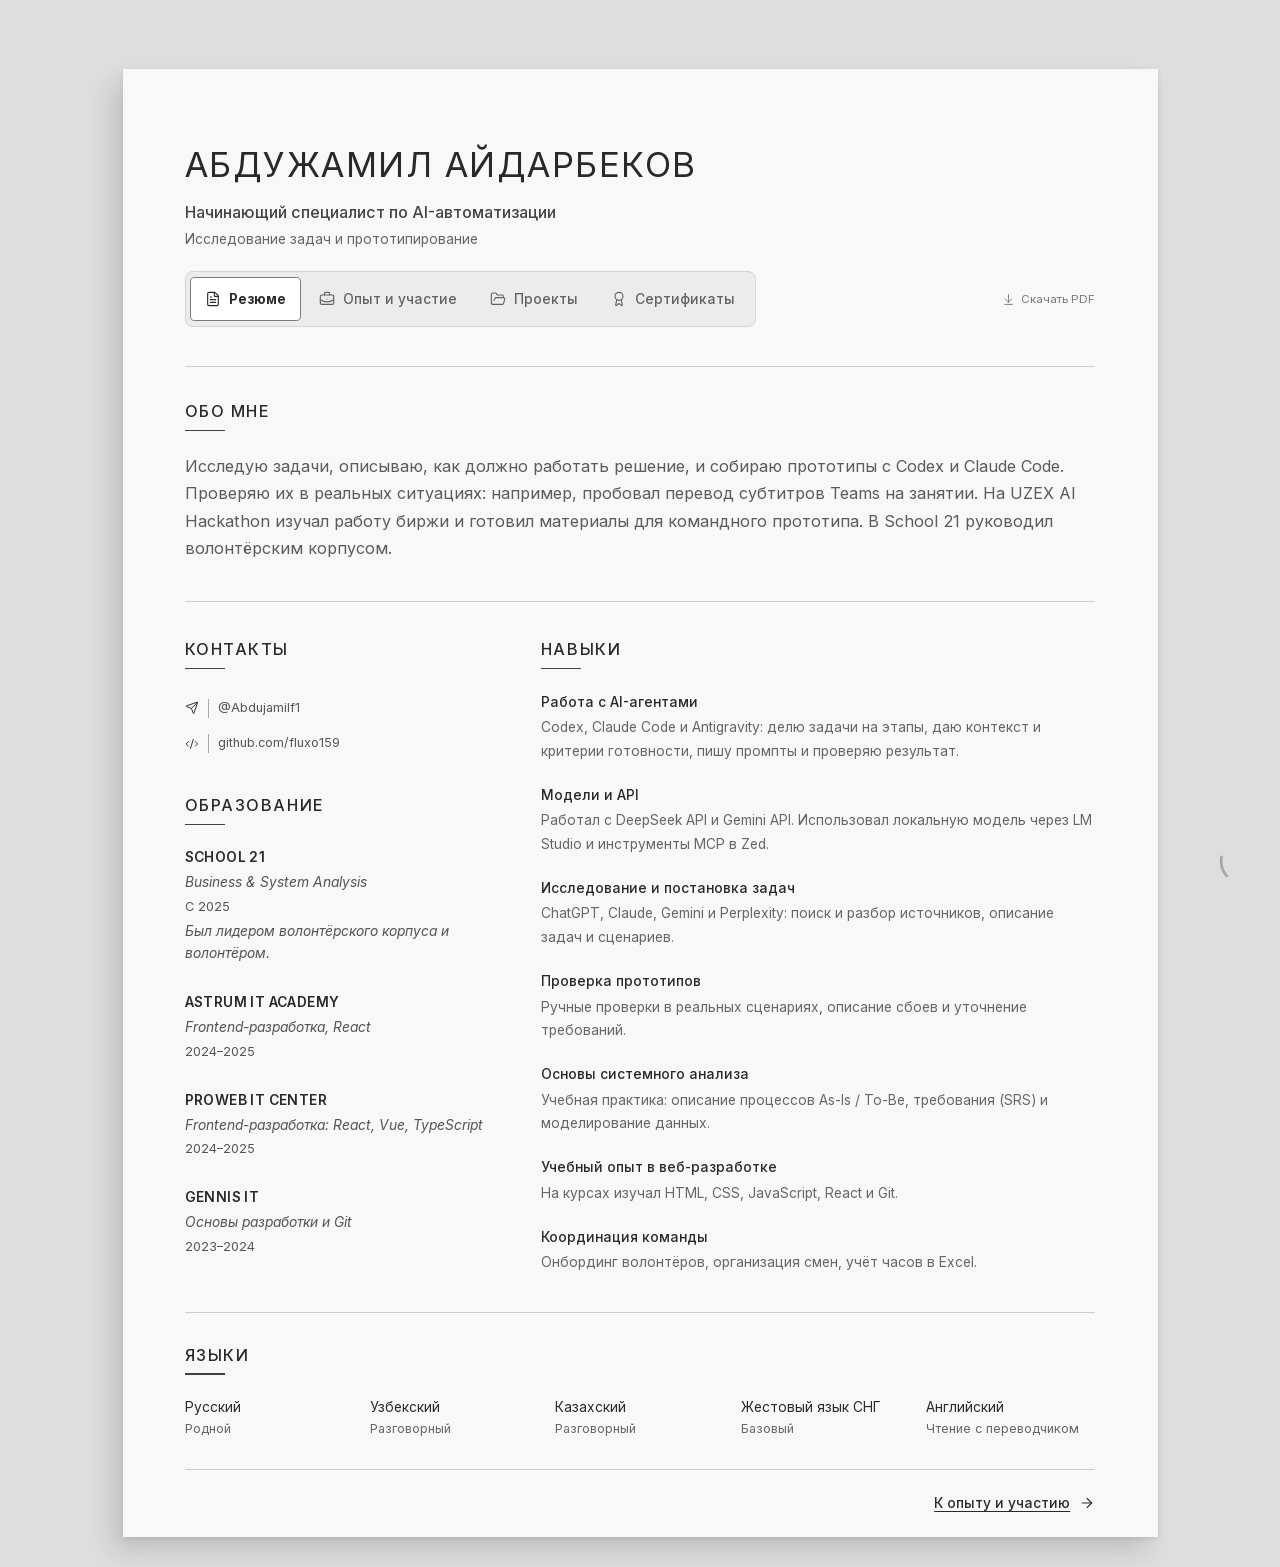
==== commit ffd369bb: "Publish personal CV" ====
--- a/index.html
+++ b/index.html
@@ -1,2 +1,2 @@
-<!DOCTYPE html><html lang="ru"><head><meta charSet="utf-8"/><meta name="viewport" content="width=device-width, initial-scale=1"/><link rel="stylesheet" href="/_next/static/css/global-error.BNewdElI.css" data-precedence="vite-rsc/client-reference"/><link rel="stylesheet" href="/_next/static/css/index.BNewdElI.css" data-rsc-css-href="/_next/static/css/index.BNewdElI.css" data-precedence="vite-rsc/importer-resources"/><link rel="modulepreload" fetchPriority="low" href="/_next/static/chunks/index-CbTWG_Km.js"/><script src="/_next/static/chunks/rolldown-runtime-C60lm6uB.js" type="module" async=""></script><script src="/_next/static/chunks/framework-D_rUT4EX.js" type="module" async=""></script><link rel="modulepreload" href="/_next/static/chunks/global-error-c2iXLth8.js" crossorigin=""/><link rel="modulepreload" href="/_next/static/chunks/site-status-BoY7AfiD.js" crossorigin=""/><link rel="modulepreload" href="/_next/static/chunks/scroll-cat-Cgxdnczf.js" crossorigin=""/><link rel="modulepreload" href="/_next/static/chunks/error-q19vY5T-.js" crossorigin=""/><link rel="modulepreload" href="/_next/static/chunks/layout-segment-context-4bWKitZu.js" crossorigin=""/><link rel="modulepreload" href="/_next/static/chunks/smooth-scroll-BqUX6Asz.js" crossorigin=""/><link rel="modulepreload" href="/_next/static/chunks/legacy-resume-anchor-BOhmxzvf.js" crossorigin=""/><link rel="modulepreload" href="/_next/static/chunks/Icon-Ci2Hv__g.js" crossorigin=""/><title>Абдужамил Айдарбеков — Начинающий специалист по AI-автоматизации</title><meta name="description" content="Абдужамил Айдарбеков. Исследование задач, прототипирование с Codex и Claude Code и проверка решений. Проекты, опыт и сертификаты."/><meta property="og:title" content="Абдужамил Айдарбеков — Начинающий специалист по AI-автоматизации"/><meta property="og:description" content="Абдужамил Айдарбеков. Исследование задач, прототипирование с Codex и Claude Code и проверка решений. Проекты, опыт и сертификаты."/><meta property="og:url" content="https://fluxo159.github.io"/><meta property="og:site_name" content="Абдужамил Айдарбеков — CV"/><meta property="og:type" content="website"/><meta property="og:locale" content="ru_RU"/><meta property="og:image" content="https://fluxo159.github.io/social-preview.png"/><meta property="og:image:width" content="1200"/><meta property="og:image:height" content="630"/><meta property="og:image:alt" content="Абдужамил Айдарбеков — Начинающий специалист по AI-автоматизации. Исследование задач и прототипирование."/><meta name="twitter:card" content="summary_large_image"/><meta name="twitter:title" content="Абдужамил Айдарбеков — Начинающий специалист по AI-автоматизации"/><meta name="twitter:description" content="Абдужамил Айдарбеков. Исследование задач, прототипирование с Codex и Claude Code и проверка решений. Проекты, опыт и сертификаты."/><meta name="twitter:image" content="https://fluxo159.github.io/social-preview.png"/><link rel="shortcut icon" href="/favicon.svg"/><link rel="icon" href="/favicon.svg"/><link rel="canonical" href="https://fluxo159.github.io"/><script>Object.assign(((self[Symbol.for("vinext.navigationRuntime")]??={bootstrap:{routeManifest:null},functions:{}}).bootstrap.rsc??={rsc:[]}),{params:{},nav:{"pathname":"/","searchParams":[]}})</script><link rel="modulepreload" href="/_next/static/chunks/index-CbTWG_Km.js" />
-</head><body><a class="skip-link" href="#profile">К содержанию резюме</a><main class="resume"><header class="resume-header"><h1>Абдужамил Айдарбеков</h1><p class="resume-role">Начинающий специалист по AI-автоматизации<span>Исследование задач и прототипирование</span></p><div class="header-bottom"><nav class="document-nav" aria-label="Разделы сайта"><a href="/" aria-current="page"><svg xmlns="http://www.w3.org/2000/svg" width="16" height="16" viewBox="0 0 24 24" fill="none" stroke="currentColor" stroke-width="2" stroke-linecap="round" stroke-linejoin="round" class="lucide lucide-file-text" aria-hidden="true"><path d="M6 22a2 2 0 0 1-2-2V4a2 2 0 0 1 2-2h8a2.4 2.4 0 0 1 1.704.706l3.588 3.588A2.4 2.4 0 0 1 20 8v12a2 2 0 0 1-2 2z"></path><path d="M14 2v5a1 1 0 0 0 1 1h5"></path><path d="M10 9H8"></path><path d="M16 13H8"></path><path d="M16 17H8"></path></svg>Резюме</a><a href="/experience"><svg xmlns="http://www.w3.org/2000/svg" width="16" height="16" viewBox="0 0 24 24" fill="none" stroke="currentColor" stroke-width="2" stroke-linecap="round" stroke-linejoin="round" class="lucide lucide-briefcase-business" aria-hidden="true"><path d="M12 12h.01"></path><path d="M16 6V4a2 2 0 0 0-2-2h-4a2 2 0 0 0-2 2v2"></path><path d="M22 13a18.15 18.15 0 0 1-20 0"></path><rect width="20" height="14" x="2" y="6" rx="2"></rect></svg>Опыт и участие</a><a href="/projects"><svg xmlns="http://www.w3.org/2000/svg" width="16" height="16" viewBox="0 0 24 24" fill="none" stroke="currentColor" stroke-width="2" stroke-linecap="round" stroke-linejoin="round" class="lucide lucide-folder-open" aria-hidden="true"><path d="m6 14 1.5-2.9A2 2 0 0 1 9.24 10H20a2 2 0 0 1 1.94 2.5l-1.54 6a2 2 0 0 1-1.95 1.5H4a2 2 0 0 1-2-2V5a2 2 0 0 1 2-2h3.9a2 2 0 0 1 1.69.9l.81 1.2a2 2 0 0 0 1.67.9H18a2 2 0 0 1 2 2v2"></path></svg>Проекты</a><a href="/certificates"><svg xmlns="http://www.w3.org/2000/svg" width="16" height="16" viewBox="0 0 24 24" fill="none" stroke="currentColor" stroke-width="2" stroke-linecap="round" stroke-linejoin="round" class="lucide lucide-award" aria-hidden="true"><path d="m15.477 12.89 1.515 8.526a.5.5 0 0 1-.81.47l-3.58-2.687a1 1 0 0 0-1.197 0l-3.586 2.686a.5.5 0 0 1-.81-.469l1.514-8.526"></path><circle cx="12" cy="8" r="6"></circle></svg>Сертификаты</a></nav><a class="header-download" href="/Abdujamil_Aydarbekov_CV.pdf" download=""><svg xmlns="http://www.w3.org/2000/svg" width="13" height="13" viewBox="0 0 24 24" fill="none" stroke="currentColor" stroke-width="2" stroke-linecap="round" stroke-linejoin="round" class="lucide lucide-arrow-down-to-line" aria-hidden="true"><path d="M12 17V3"></path><path d="m6 11 6 6 6-6"></path><path d="M19 21H5"></path></svg>Скачать PDF</a></div></header><section class="profile" id="profile" aria-labelledby="profile-heading"><h2 class="section-title" id="profile-heading">Обо мне</h2><p>Исследую задачи, описываю, как должно работать решение, и собираю прототипы с Codex и Claude Code. Проверяю их в реальных ситуациях: например, пробовал перевод субтитров Teams на занятии. На UZEX AI Hackathon изучал работу биржи и готовил материалы для командного прототипа. В School 21 руководил волонтёрским корпусом.</p></section><div class="resume-overview"><div class="resume-background"><section id="contact" aria-labelledby="contact-heading"><h2 class="section-title" id="contact-heading">Контакты</h2><address class="contact-list"><a href="https://t.me/Abdujamilf1" target="_blank" rel="noreferrer"><svg xmlns="http://www.w3.org/2000/svg" width="24" height="24" viewBox="0 0 24 24" fill="none" stroke="currentColor" stroke-width="2" stroke-linecap="round" stroke-linejoin="round" class="lucide lucide-send" aria-hidden="true"><path d="M14.536 21.686a.5.5 0 0 0 .937-.024l6.5-19a.496.496 0 0 0-.635-.635l-19 6.5a.5.5 0 0 0-.024.937l7.93 3.18a2 2 0 0 1 1.112 1.11z"></path><path d="m21.854 2.147-10.94 10.939"></path></svg><span>@Abdujamilf1</span></a><a href="https://github.com/fluxo159" target="_blank" rel="noreferrer"><svg xmlns="http://www.w3.org/2000/svg" width="24" height="24" viewBox="0 0 24 24" fill="none" stroke="currentColor" stroke-width="2" stroke-linecap="round" stroke-linejoin="round" class="lucide lucide-code-xml" aria-hidden="true"><path d="m18 16 4-4-4-4"></path><path d="m6 8-4 4 4 4"></path><path d="m14.5 4-5 16"></path></svg><span>github.com/fluxo159</span></a></address></section><section id="education" aria-labelledby="education-heading"><h2 class="section-title" id="education-heading">Образование</h2><div class="education-entry"><h3>School 21</h3><p>Business &amp; System Analysis</p><time>С 2025</time><p>Был лидером волонтёрского корпуса и волонтёром.</p></div><div class="education-entry"><h3>Astrum IT Academy</h3><p>Frontend-разработка, React</p><time>2024–2025</time></div><div class="education-entry"><h3>ProWeb IT Center</h3><p>Frontend-разработка: React, Vue, TypeScript</p><time>2024–2025</time></div><div class="education-entry"><h3>Gennis IT</h3><p>Основы разработки и Git</p><time>2023–2024</time></div></section></div><section id="skills" aria-labelledby="skills-heading"><h2 class="section-title" id="skills-heading">Навыки</h2><dl class="skills"><div><dt>Работа с AI-агентами</dt><dd>Codex, Claude Code и Antigravity: делю задачи на этапы, даю контекст и критерии готовности, пишу промпты и проверяю результат.</dd></div><div><dt>Модели и API</dt><dd>Работал с DeepSeek API и Gemini API. Использовал локальную модель через LM Studio и инструменты MCP в Zed.</dd></div><div><dt>Исследование и постановка задач</dt><dd>ChatGPT, Claude, Gemini и Perplexity: поиск и разбор источников, описание задач и сценариев.</dd></div><div><dt>Проверка прототипов</dt><dd>Ручные проверки в реальных сценариях, описание сбоев и уточнение требований.</dd></div><div><dt>Основы системного анализа</dt><dd>Учебная практика: описание процессов As-Is / To-Be, требования (SRS) и моделирование данных.</dd></div><div><dt>Учебный опыт в веб-разработке</dt><dd>На курсах изучал HTML, CSS, JavaScript, React и Git.</dd></div><div><dt>Координация команды</dt><dd>Онбординг волонтёров, организация смен, учёт часов в Excel.</dd></div></dl></section></div><section class="resume-languages" id="languages" aria-labelledby="languages-heading"><h2 class="section-title" id="languages-heading">Языки</h2><dl class="languages"><div><dt>Русский</dt><dd>Родной</dd></div><div><dt>Узбекский</dt><dd>Разговорный</dd></div><div><dt>Казахский</dt><dd>Разговорный</dd></div><div><dt>Жестовый язык СНГ</dt><dd>Базовый</dd></div><div><dt>Английский</dt><dd>Чтение с переводчиком</dd></div></dl></section><footer class="section-navigation"><a href="/experience">К опыту и участию <svg xmlns="http://www.w3.org/2000/svg" width="16" height="16" viewBox="0 0 24 24" fill="none" stroke="currentColor" stroke-width="2" stroke-linecap="round" stroke-linejoin="round" class="lucide lucide-arrow-right" aria-hidden="true"><path d="M5 12h14"></path><path d="m12 5 7 7-7 7"></path></svg></a></footer></main><div class="scroll-cat" aria-hidden="true"><svg viewBox="95 85 220 210" width="48" height="48" focusable="false"><defs><filter id="scroll-cat-brush-_R_2i_" x="-10%" y="-10%" width="120%" height="120%"><feTurbulence type="fractalNoise" baseFrequency="0.04" numOctaves="3" result="noise" seed="2"></feTurbulence><feDisplacementMap in="SourceGraphic" in2="noise" scale="2.2" xChannelSelector="R" yChannelSelector="G"></feDisplacementMap></filter></defs><g filter="url(#scroll-cat-brush-_R_2i_)"><path data-cat-part="body" d="M 144 263 C 102 215, 112 128, 178 106 C 242 86, 294 128, 294 198 C 294 262, 236 290, 185 274 C 152 263, 150 214, 169 194 L 183 162 L 198 186 C 210 186, 221 186, 232 185 L 246 160 L 254 192" fill="none" stroke="currentColor" stroke-width="12" stroke-linecap="round" stroke-linejoin="round" style="opacity:0"></path><circle data-cat-part="left-eye" cx="187" cy="215" r="5.8" fill="currentColor" style="transform-origin:187px 215px;transform:scale(0);opacity:0"></circle><circle data-cat-part="right-eye" cx="239" cy="214" r="5.8" fill="currentColor" style="transform-origin:239px 214px;transform:scale(0);opacity:0"></circle><path data-cat-part="nose" d="M 207 229 L 213 219 L 219 229" fill="none" stroke="currentColor" stroke-width="7.5" stroke-linecap="round" stroke-linejoin="round" style="opacity:0"></path><circle data-cat-part="nose-dot" cx="213" cy="222" r="2.5" fill="currentColor" style="transform-origin:213px 222px;transform:scale(0);opacity:0"></circle></g></svg></div><script type="module" src="/_next/static/chunks/index-CbTWG_Km.js" id="_R_" async=""></script><script>((self[Symbol.for("vinext.navigationRuntime")]??={bootstrap:{routeManifest:null},functions:{}}).bootstrap.rsc??={rsc:[]}).rsc.push("0:{\"page:/\":\"$L1\",\"layout:/\":\"$L2\",\"route:/\":\"$L3\",\"__route\":\"route:/\",\"__interceptionContext\":null,\"__layoutIds\":[\"layout:/\"],\"__rootLayout\":\"/\",\"__bfcacheSegmentIdentities\":{\"layout:/\":\"[\\\"layout\\\",\\\"layout:/\\\",\\\"root-boundary:/\\\",\\\"\\\"]\",\"page:/\":\"[\\\"page\\\",\\\"page:/\\\",\\\"root-boundary:/\\\",\\\"\\\"]\"},\"__srcPage\":[\"page\"],\"__layoutFlags\":{\"layout:/\":\"s\"},\"__artifactCompatibility\":{\"schemaVersion\":1,\"graphVersion\":\"app-route-graph:1177fd80f83fa7b0\",\"deploymentVersion\":\"b602913c-38b9-42f7-b67d-9855c835b1eb\",\"appElementsSchemaVersion\":1,\"rscPayloadSchemaVersion\":1,\"rootBoundaryId\":\"/\",\"renderEpoch\":null}}\n")</script><script>((self[Symbol.for("vinext.navigationRuntime")]??={bootstrap:{routeManifest:null},functions:{}}).bootstrap.rsc??={rsc:[]}).rsc.push("4:I[\"8c0f216c4604\",[],\"Children\",1]\n")</script><script>((self[Symbol.for("vinext.navigationRuntime")]??={bootstrap:{routeManifest:null},functions:{}}).bootstrap.rsc??={rsc:[]}).rsc.push("5:I[\"8687e126cdb5\",[],\"ScrollCat\",1]\n")</script><script>((self[Symbol.for("vinext.navigationRuntime")]??={bootstrap:{routeManifest:null},functions:{}}).bootstrap.rsc??={rsc:[]}).rsc.push("6:I[\"d10887734b25\",[],\"SmoothScroll\",1]\n")</script><script>((self[Symbol.for("vinext.navigationRuntime")]??={bootstrap:{routeManifest:null},functions:{}}).bootstrap.rsc??={rsc:[]}).rsc.push("7:I[\"593f344dc510\",[],\"GlobalErrorBoundary\",1]\n")</script><script>((self[Symbol.for("vinext.navigationRuntime")]??={bootstrap:{routeManifest:null},functions:{}}).bootstrap.rsc??={rsc:[]}).rsc.push("8:I[\"0b874ad30386\",[],\"default\",1]\n")</script><script>((self[Symbol.for("vinext.navigationRuntime")]??={bootstrap:{routeManifest:null},functions:{}}).bootstrap.rsc??={rsc:[]}).rsc.push("9:I[\"593f344dc510\",[],\"ErrorBoundary\",1]\n")</script><script>((self[Symbol.for("vinext.navigationRuntime")]??={bootstrap:{routeManifest:null},functions:{}}).bootstrap.rsc??={rsc:[]}).rsc.push("a:I[\"8c4b52fd2ed3\",[],\"default\",1]\n")</script><script>((self[Symbol.for("vinext.navigationRuntime")]??={bootstrap:{routeManifest:null},functions:{}}).bootstrap.rsc??={rsc:[]}).rsc.push("b:I[\"15c18cfaeeff\",[],\"LayoutSegmentProvider\",1]\n")</script><script>((self[Symbol.for("vinext.navigationRuntime")]??={bootstrap:{routeManifest:null},functions:{}}).bootstrap.rsc??={rsc:[]}).rsc.push("c:I[\"8c0f216c4604\",[],\"Slot\",1]\n")</script><script>((self[Symbol.for("vinext.navigationRuntime")]??={bootstrap:{routeManifest:null},functions:{}}).bootstrap.rsc??={rsc:[]}).rsc.push("d:I[\"a9bbde40cf2d\",[],\"default\",1]\n")</script><script>((self[Symbol.for("vinext.navigationRuntime")]??={bootstrap:{routeManifest:null},functions:{}}).bootstrap.rsc??={rsc:[]}).rsc.push("e:I[\"593f344dc510\",[],\"NotFoundBoundary\",1]\n")</script><script>((self[Symbol.for("vinext.navigationRuntime")]??={bootstrap:{routeManifest:null},functions:{}}).bootstrap.rsc??={rsc:[]}).rsc.push("f:I[\"c522979f12d6\",[],\"SiteStatus\",1]\n")</script><script>((self[Symbol.for("vinext.navigationRuntime")]??={bootstrap:{routeManifest:null},functions:{}}).bootstrap.rsc??={rsc:[]}).rsc.push("10:I[\"9276801271d6\",[],\"AppRouterScrollTarget\",1]\n")</script><script>((self[Symbol.for("vinext.navigationRuntime")]??={bootstrap:{routeManifest:null},functions:{}}).bootstrap.rsc??={rsc:[]}).rsc.push("11:I[\"593f344dc510\",[],\"RedirectBoundary\",1]\n")</script><script>((self[Symbol.for("vinext.navigationRuntime")]??={bootstrap:{routeManifest:null},functions:{}}).bootstrap.rsc??={rsc:[]}).rsc.push(":HL[\"/_next/static/css/index.BNewdElI.css\",\"style\"     ]\n")</script><script>((self[Symbol.for("vinext.navigationRuntime")]??={bootstrap:{routeManifest:null},functions:{}}).bootstrap.rsc??={rsc:[]}).rsc.push("2:[[[\"$\",\"link\",\"css:/_next/static/css/index.BNewdElI.css\",{\"rel\":\"stylesheet\",\"precedence\":\"vite-rsc/importer-resources\",\"href\":\"/_next/static/css/index.BNewdElI.css\",\"data-rsc-css-href\":\"/_next/static/css/index.BNewdElI.css\"}],\"$undefined\"],[\"$\",\"html\",null,{\"lang\":\"ru\",\"children\":[\"$\",\"body\",null,{\"children\":[[\"$\",\"$L4\",null,{}],[\"$\",\"$L5\",null,{}],[\"$\",\"$L6\",null,{}]]}]}]]\n")</script><script>((self[Symbol.for("vinext.navigationRuntime")]??={bootstrap:{routeManifest:null},functions:{}}).bootstrap.rsc??={rsc:[]}).rsc.push("3:[[[\"$\",\"meta\",null,{\"charSet\":\"utf-8\"}],[[\"$\",\"title\",\"0\",{\"children\":\"Абдужамил Айдарбеков — Начинающий специалист по AI-автоматизации\"}],[\"$\",\"meta\",\"1\",{\"name\":\"description\",\"content\":\"Абдужамил Айдарбеков. Исследование задач, прототипирование с Codex и Claude Code и проверка решений. Проекты, опыт и сертификаты.\"}],[\"$\",\"meta\",\"2\",{\"property\":\"og:title\",\"content\":\"Абдужамил Айдарбеков — Начинающий специалист по AI-автоматизации\"}],[\"$\",\"meta\",\"3\",{\"property\":\"og:description\",\"content\":\"Абдужамил Айдарбеков. Исследование задач, прототипирование с Codex и Claude Code и проверка решений. Проекты, опыт и сертификаты.\"}],[\"$\",\"meta\",\"4\",{\"property\":\"og:url\",\"content\":\"https://fluxo159.github.io\"}],[\"$\",\"meta\",\"5\",{\"property\":\"og:site_name\",\"content\":\"Абдужамил Айдарбеков — CV\"}],[\"$\",\"meta\",\"6\",{\"property\":\"og:type\",\"content\":\"website\"}],[\"$\",\"meta\",\"7\",{\"property\":\"og:locale\",\"content\":\"ru_RU\"}],[\"$\",\"meta\",\"8\",{\"property\":\"og:image\",\"content\":\"https://fluxo159.github.io/social-preview.png\"}],[\"$\",\"meta\",\"9\",{\"property\":\"og:image:width\",\"content\":\"1200\"}],[\"$\",\"meta\",\"10\",{\"property\":\"og:image:height\",\"content\":\"630\"}],[\"$\",\"meta\",\"11\",{\"property\":\"og:image:alt\",\"content\":\"Абдужамил Айдарбеков — Начинающий специалист по AI-автоматизации. Исследование задач и прототипирование.\"}],[\"$\",\"meta\",\"12\",{\"name\":\"twitter:card\",\"content\":\"summary_large_image\"}],[\"$\",\"meta\",\"13\",{\"name\":\"twitter:title\",\"content\":\"Абдужамил Айдарбеков — Начинающий специалист по AI-автоматизации\"}],[\"$\",\"meta\",\"14\",{\"name\":\"twitter:description\",\"content\":\"Абдужамил Айдарбеков. Исследование задач, прототипирование с Codex и Claude Code и проверка решений. Проекты, опыт и сертификаты.\"}],[\"$\",\"meta\",\"15\",{\"name\":\"twitter:image\",\"content\":\"https://fluxo159.github.io/social-preview.png\"}],[\"$\",\"link\",\"16\",{\"data-vinext-streamed-icon\":\"$undefined\",\"rel\":\"shortcut icon\",\"href\":\"/favicon.svg\",\"type\":\"$undefined\",\"sizes\":\"$undefined\",\"color\":\"$undefined\",\"media\":\"$undefined\",\"fetchPriority\":\"$undefined\"}],[\"$\",\"link\",\"17\",{\"data-vinext-streamed-icon\":\"$undefined\",\"rel\":\"icon\",\"href\":\"/favicon.svg\",\"type\":\"$undefined\",\"sizes\":\"$undefined\",\"color\":\"$undefined\",\"media\":\"$undefined\",\"fetchPriority\":\"$undefined\"}],[\"$\",\"link\",\"18\",{\"rel\":\"canonical\",\"href\":\"https://fluxo159.github.io\"}]],[[\"$\",\"meta\",\"0\",{\"name\":\"viewport\",\"content\":\"width=device-width, initial-scale=1\"}]]],[\"$\",\"$L7\",null,{\"fallback\":\"$8\",\"children\":[\"$\",\"$L9\",null,{\"fallback\":\"$a\",\"children\":[\"$\",\"$Lb\",null,{\"providerId\":\"layout:/\",\"segmentMap\":{\"children\":[]},\"children\":[\"$\",\"$Lc\",null,{\"id\":\"layout:/\",\"parallelSlots\":\"$undefined\",\"children\":[\"$\",\"$L9\",null,{\"resetKey\":\"\",\"fallback\":\"$d\",\"children\":[\"$\",\"$Le\",null,{\"resetKey\":\"\",\"fallback\":[\"$\",\"$Lf\",null,{\"state\":\"not-found\"}],\"children\":[\"$\",\"$Le\",null,{\"resetKey\":\"\",\"fallback\":[\"$\",\"$Lf\",null,{\"state\":\"not-found\"}],\"children\":[\"$\",\"$L10\",null,{\"children\":[\"$\",\"$L11\",null,{\"children\":[[\"$\",\"$Lb\",null,{\"providerId\":\"page:/\",\"segmentMap\":{\"children\":[\"__PAGE__\"]},\"children\":[\"$\",\"$Lc\",null,{\"id\":\"page:/\"}]}],null]}]}]}]}]}]}]}]}]}],null,null]\n")</script><script>((self[Symbol.for("vinext.navigationRuntime")]??={bootstrap:{routeManifest:null},functions:{}}).bootstrap.rsc??={rsc:[]}).rsc.push("12:I[\"c84da2798d5c\",[],\"LegacyResumeAnchor\",1]\n")</script><script>((self[Symbol.for("vinext.navigationRuntime")]??={bootstrap:{routeManifest:null},functions:{}}).bootstrap.rsc??={rsc:[]}).rsc.push("13:I[\"339f946bc456\",[],\"default\",1]\n")</script><script>((self[Symbol.for("vinext.navigationRuntime")]??={bootstrap:{routeManifest:null},functions:{}}).bootstrap.rsc??={rsc:[]}).rsc.push("1:[[\"$\",\"$L12\",null,{}],[\"$\",\"a\",null,{\"className\":\"skip-link\",\"href\":\"#profile\",\"children\":\"К содержанию резюме\"}],[\"$\",\"main\",null,{\"className\":\"resume\",\"children\":[[\"$\",\"header\",null,{\"className\":\"resume-header\",\"children\":[[\"$\",\"h1\",null,{\"children\":\"Абдужамил Айдарбеков\"}],[\"$\",\"p\",null,{\"className\":\"resume-role\",\"children\":[\"Начинающий специалист по AI-автоматизации\",[\"$\",\"span\",null,{\"children\":\"Исследование задач и прототипирование\"}]]}],[\"$\",\"div\",null,{\"className\":\"header-bottom\",\"children\":[[\"$\",\"nav\",null,{\"className\":\"document-nav\",\"aria-label\":\"Разделы сайта\",\"children\":[[\"$\",\"a\",null,{\"href\":\"/\",\"aria-current\":\"page\",\"children\":[[\"$\",\"$L13\",null,{\"ref\":\"$undefined\",\"iconNode\":[[\"path\",{\"d\":\"M6 22a2 2 0 0 1-2-2V4a2 2 0 0 1 2-2h8a2.4 2.4 0 0 1 1.704.706l3.588 3.588A2.4 2.4 0 0 1 20 8v12a2 2 0 0 1-2 2z\",\"key\":\"1oefj6\"}],[\"path\",{\"d\":\"M14 2v5a1 1 0 0 0 1 1h5\",\"key\":\"wfsgrz\"}],[\"path\",{\"d\":\"M10 9H8\",\"key\":\"b1mrlr\"}],[\"path\",{\"d\":\"M16 13H8\",\"key\":\"t4e002\"}],[\"path\",{\"d\":\"M16 17H8\",\"key\":\"z1uh3a\"}]],\"className\":\"lucide-file-text\",\"size\":16,\"aria-hidden\":\"true\"}],\"Резюме\"]}],[\"$\",\"a\",null,{\"href\":\"/experience\",\"aria-current\":\"$undefined\",\"children\":[[\"$\",\"$L13\",null,{\"ref\":\"$undefined\",\"iconNode\":[[\"path\",{\"d\":\"M12 12h.01\",\"key\":\"1mp3jc\"}],[\"path\",{\"d\":\"M16 6V4a2 2 0 0 0-2-2h-4a2 2 0 0 0-2 2v2\",\"key\":\"1ksdt3\"}],[\"path\",{\"d\":\"M22 13a18.15 18.15 0 0 1-20 0\",\"key\":\"12hx5q\"}],[\"rect\",{\"width\":\"20\",\"height\":\"14\",\"x\":\"2\",\"y\":\"6\",\"rx\":\"2\",\"key\":\"i6l2r4\"}]],\"className\":\"lucide-briefcase-business\",\"size\":16,\"aria-hidden\":\"true\"}],\"Опыт и участие\"]}],[\"$\",\"a\",null,{\"href\":\"/projects\",\"aria-current\":\"$undefined\",\"children\":[[\"$\",\"$L13\",null,{\"ref\":\"$undefined\",\"iconNode\":[[\"path\",{\"d\":\"m6 14 1.5-2.9A2 2 0 0 1 9.24 10H20a2 2 0 0 1 1.94 2.5l-1.54 6a2 2 0 0 1-1.95 1.5H4a2 2 0 0 1-2-2V5a2 2 0 0 1 2-2h3.9a2 2 0 0 1 1.69.9l.81 1.2a2 2 0 0 0 1.67.9H18a2 2 0 0 1 2 2v2\",\"key\":\"usdka0\"}]],\"className\":\"lucide-folder-open\",\"size\":16,\"aria-hidden\":\"true\"}],\"Проекты\"]}],[\"$\",\"a\",null,{\"href\":\"/certificates\",\"aria-current\":\"$undefined\",\"children\":[[\"$\",\"$L13\",null,{\"ref\":\"$undefined\",\"iconNode\":[[\"path\",{\"d\":\"m15.477 12.89 1.515 8.526a.5.5 0 0 1-.81.47l-3.58-2.687a1 1 0 0 0-1.197 0l-3.586 2.686a.5.5 0 0 1-.81-.469l1.514-8.526\",\"key\":\"1yiouv\"}],[\"circle\",{\"cx\":\"12\",\"cy\":\"8\",\"r\":\"6\",\"key\":\"1vp47v\"}]],\"className\":\"lucide-award\",\"size\":16,\"aria-hidden\":\"true\"}],\"Сертификаты\"]}]]}],[\"$\",\"a\",null,{\"className\":\"header-download\",\"href\":\"/Abdujamil_Aydarbekov_CV.pdf\",\"download\":true,\"children\":[[\"$\",\"$L13\",null,{\"ref\":\"$undefined\",\"iconNode\":[[\"path\",{\"d\":\"M12 17V3\",\"key\":\"1cwfxf\"}],[\"path\",{\"d\":\"m6 11 6 6 6-6\",\"key\":\"12ii2o\"}],[\"path\",{\"d\":\"M19 21H5\",\"key\":\"150jfl\"}]],\"className\":\"lucide-arrow-down-to-line\",\"size\":13}],\"Скачать PDF\"]}]]}]]}],[\"$\",\"section\",null,{\"className\":\"profile\",\"id\":\"profile\",\"aria-labelledby\":\"profile-heading\",\"children\":[[\"$\",\"h2\",null,{\"className\":\"section-title\",\"id\":\"profile-heading\",\"children\":\"Обо мне\"}],[\"$\",\"p\",null,{\"children\":\"Исследую задачи, описываю, как должно работать решение, и собираю прототипы с Codex и Claude Code. Проверяю их в реальных ситуациях: например, пробовал перевод субтитров Teams на занятии. На UZEX AI Hackathon изучал работу биржи и готовил материалы для командного прототипа. В School 21 руководил волонтёрским корпусом.\"}]]}],[\"$\",\"div\",null,{\"className\":\"resume-overview\",\"children\":[[\"$\",\"div\",null,{\"className\":\"resume-background\",\"children\":[[\"$\",\"section\",null,{\"id\":\"contact\",\"aria-labelledby\":\"contact-heading\",\"children\":[[\"$\",\"h2\",null,{\"className\":\"section-title\",\"id\":\"contact-heading\",\"children\":\"Контакты\"}],[\"$\",\"address\",null,{\"className\":\"contact-list\",\"children\":[[\"$\",\"a\",\"https://t.me/Abdujamilf1\",{\"href\":\"https://t.me/Abdujamilf1\",\"target\":\"_blank\",\"rel\":\"noreferrer\",\"children\":[[\"$\",\"$L13\",null,{\"ref\":\"$undefined\",\"iconNode\":[[\"path\",{\"d\":\"M14.536 21.686a.5.5 0 0 0 .937-.024l6.5-19a.496.496 0 0 0-.635-.635l-19 6.5a.5.5 0 0 0-.024.937l7.93 3.18a2 2 0 0 1 1.112 1.11z\",\"key\":\"1ffxy3\"}],[\"path\",{\"d\":\"m21.854 2.147-10.94 10.939\",\"key\":\"12cjpa\"}]],\"className\":\"lucide-send\",\"aria-hidden\":\"true\"}],[\"$\",\"span\",null,{\"children\":\"@Abdujamilf1\"}]]}],[\"$\",\"a\",\"https://github.com/fluxo159\",{\"href\":\"https://github.com/fluxo159\",\"target\":\"_blank\",\"rel\":\"noreferrer\",\"children\":[[\"$\",\"$L13\",null,{\"ref\":\"$undefined\",\"iconNode\":[[\"path\",{\"d\":\"m18 16 4-4-4-4\",\"key\":\"1inbqp\"}],[\"path\",{\"d\":\"m6 8-4 4 4 4\",\"key\":\"15zrgr\"}],[\"path\",{\"d\":\"m14.5 4-5 16\",\"key\":\"e7oirm\"}]],\"className\":\"lucide-code-xml\",\"aria-hidden\":\"true\"}],[\"$\",\"span\",null,{\"children\":\"github.com/fluxo159\"}]]}]]}]]}],[\"$\",\"section\",null,{\"id\":\"education\",\"aria-labelledby\":\"education-heading\",\"children\":[\"$L14\",[\"$L15\",\"$L16\",\"$L17\",\"$L18\"]]}]]}],\"$L19\"]}],\"$L1a\",\"$L1b\"]}]]\n")</script><script>((self[Symbol.for("vinext.navigationRuntime")]??={bootstrap:{routeManifest:null},functions:{}}).bootstrap.rsc??={rsc:[]}).rsc.push("14:[\"$\",\"h2\",null,{\"className\":\"section-title\",\"id\":\"education-heading\",\"children\":\"Образование\"}]\n")</script><script>((self[Symbol.for("vinext.navigationRuntime")]??={bootstrap:{routeManifest:null},functions:{}}).bootstrap.rsc??={rsc:[]}).rsc.push("15:[\"$\",\"div\",\"School 21\",{\"className\":\"education-entry\",\"children\":[[\"$\",\"h3\",null,{\"children\":\"School 21\"}],[\"$\",\"p\",null,{\"children\":\"Business \u0026 System Analysis\"}],[\"$\",\"time\",null,{\"children\":\"С 2025\"}],[\"$\",\"p\",null,{\"children\":\"Был лидером волонтёрского корпуса и волонтёром.\"}]]}]\n")</script><script>((self[Symbol.for("vinext.navigationRuntime")]??={bootstrap:{routeManifest:null},functions:{}}).bootstrap.rsc??={rsc:[]}).rsc.push("16:[\"$\",\"div\",\"Astrum IT Academy\",{\"className\":\"education-entry\",\"children\":[[\"$\",\"h3\",null,{\"children\":\"Astrum IT Academy\"}],[\"$\",\"p\",null,{\"children\":\"Frontend-разработка, React\"}],[\"$\",\"time\",null,{\"children\":\"2024–2025\"}],\"$undefined\"]}]\n")</script><script>((self[Symbol.for("vinext.navigationRuntime")]??={bootstrap:{routeManifest:null},functions:{}}).bootstrap.rsc??={rsc:[]}).rsc.push("17:[\"$\",\"div\",\"ProWeb IT Center\",{\"className\":\"education-entry\",\"children\":[[\"$\",\"h3\",null,{\"children\":\"ProWeb IT Center\"}],[\"$\",\"p\",null,{\"children\":\"Frontend-разработка: React, Vue, TypeScript\"}],[\"$\",\"time\",null,{\"children\":\"2024–2025\"}],\"$undefined\"]}]\n")</script><script>((self[Symbol.for("vinext.navigationRuntime")]??={bootstrap:{routeManifest:null},functions:{}}).bootstrap.rsc??={rsc:[]}).rsc.push("18:[\"$\",\"div\",\"Gennis IT\",{\"className\":\"education-entry\",\"children\":[[\"$\",\"h3\",null,{\"children\":\"Gennis IT\"}],[\"$\",\"p\",null,{\"children\":\"Основы разработки и Git\"}],[\"$\",\"time\",null,{\"children\":\"2023–2024\"}],\"$undefined\"]}]\n")</script><script>((self[Symbol.for("vinext.navigationRuntime")]??={bootstrap:{routeManifest:null},functions:{}}).bootstrap.rsc??={rsc:[]}).rsc.push("19:[\"$\",\"section\",null,{\"id\":\"skills\",\"aria-labelledby\":\"skills-heading\",\"children\":[[\"$\",\"h2\",null,{\"className\":\"section-title\",\"id\":\"skills-heading\",\"children\":\"Навыки\"}],[\"$\",\"dl\",null,{\"className\":\"skills\",\"children\":[[\"$\",\"div\",\"Работа с AI-агентами\",{\"children\":[[\"$\",\"dt\",null,{\"children\":\"Работа с AI-агентами\"}],[\"$\",\"dd\",null,{\"children\":\"Codex, Claude Code и Antigravity: делю задачи на этапы, даю контекст и критерии готовности, пишу промпты и проверяю результат.\"}]]}],[\"$\",\"div\",\"Модели и API\",{\"children\":[[\"$\",\"dt\",null,{\"children\":\"Модели и API\"}],[\"$\",\"dd\",null,{\"children\":\"Работал с DeepSeek API и Gemini API. Использовал локальную модель через LM Studio и инструменты MCP в Zed.\"}]]}],[\"$\",\"div\",\"Исследование и постановка задач\",{\"children\":[[\"$\",\"dt\",null,{\"children\":\"Исследование и постановка задач\"}],[\"$\",\"dd\",null,{\"children\":\"ChatGPT, Claude, Gemini и Perplexity: поиск и разбор источников, описание задач и сценариев.\"}]]}],[\"$\",\"div\",\"Проверка прототипов\",{\"children\":[[\"$\",\"dt\",null,{\"children\":\"Проверка прототипов\"}],[\"$\",\"dd\",null,{\"children\":\"Ручные проверки в реальных сценариях, описание сбоев и уточнение требований.\"}]]}],[\"$\",\"div\",\"Основы системного анализа\",{\"children\":[[\"$\",\"dt\",null,{\"children\":\"Основы системного анализа\"}],[\"$\",\"dd\",null,{\"children\":\"Учебная практика: описание процессов As-Is / To-Be, требования (SRS) и моделирование данных.\"}]]}],[\"$\",\"div\",\"Учебный опыт в веб-разработке\",{\"children\":[[\"$\",\"dt\",null,{\"children\":\"Учебный опыт в веб-разработке\"}],[\"$\",\"dd\",null,{\"children\":\"На курсах изучал HTML, CSS, JavaScript, React и Git.\"}]]}],[\"$\",\"div\",\"Координация команды\",{\"children\":[[\"$\",\"dt\",null,{\"children\":\"Координация команды\"}],[\"$\",\"dd\",null,{\"children\":\"Онбординг волонтёров, организация смен, учёт часов в Excel.\"}]]}]]}]]}]\n")</script><script>((self[Symbol.for("vinext.navigationRuntime")]??={bootstrap:{routeManifest:null},functions:{}}).bootstrap.rsc??={rsc:[]}).rsc.push("1a:[\"$\",\"section\",null,{\"className\":\"resume-languages\",\"id\":\"languages\",\"aria-labelledby\":\"languages-heading\",\"children\":[[\"$\",\"h2\",null,{\"className\":\"section-title\",\"id\":\"languages-heading\",\"children\":\"Языки\"}],[\"$\",\"dl\",null,{\"className\":\"languages\",\"children\":[[\"$\",\"div\",\"Русский\",{\"children\":[[\"$\",\"dt\",null,{\"children\":\"Русский\"}],[\"$\",\"dd\",null,{\"children\":\"Родной\"}]]}],[\"$\",\"div\",\"Узбекский\",{\"children\":[[\"$\",\"dt\",null,{\"children\":\"Узбекский\"}],[\"$\",\"dd\",null,{\"children\":\"Разговорный\"}]]}],[\"$\",\"div\",\"Казахский\",{\"children\":[[\"$\",\"dt\",null,{\"children\":\"Казахский\"}],[\"$\",\"dd\",null,{\"children\":\"Разговорный\"}]]}],[\"$\",\"div\",\"Жестовый язык СНГ\",{\"children\":[[\"$\",\"dt\",null,{\"children\":\"Жестовый язык СНГ\"}],[\"$\",\"dd\",null,{\"children\":\"Базовый\"}]]}],[\"$\",\"div\",\"Английский\",{\"children\":[[\"$\",\"dt\",null,{\"children\":\"Английский\"}],[\"$\",\"dd\",null,{\"children\":\"Чтение с переводчиком\"}]]}]]}]]}]\n")</script><script>((self[Symbol.for("vinext.navigationRuntime")]??={bootstrap:{routeManifest:null},functions:{}}).bootstrap.rsc??={rsc:[]}).rsc.push("1b:[\"$\",\"footer\",null,{\"className\":\"section-navigation\",\"children\":[\"$\",\"a\",null,{\"href\":\"/experience\",\"children\":[\"К опыту и участию \",[\"$\",\"$L13\",null,{\"ref\":\"$undefined\",\"iconNode\":[[\"path\",{\"d\":\"M5 12h14\",\"key\":\"1ays0h\"}],[\"path\",{\"d\":\"m12 5 7 7-7 7\",\"key\":\"xquz4c\"}]],\"className\":\"lucide-arrow-right\",\"size\":16,\"aria-hidden\":\"true\"}]]}]}]\n")</script><script>Object.assign(((self[Symbol.for("vinext.navigationRuntime")]??={bootstrap:{routeManifest:null},functions:{}}).bootstrap.rsc??={rsc:[]}),{"initialCacheKind":"static"});((self[Symbol.for("vinext.navigationRuntime")]??={bootstrap:{routeManifest:null},functions:{}}).bootstrap.rsc??={rsc:[]}).done=true</script></body></html>+<!DOCTYPE html><html lang="ru"><head><meta charSet="utf-8"/><meta name="viewport" content="width=device-width, initial-scale=1"/><link rel="stylesheet" href="/_next/static/css/global-error.DCb1Zg3d.css" data-precedence="vite-rsc/client-reference"/><link rel="stylesheet" href="/_next/static/css/index.DCb1Zg3d.css" data-rsc-css-href="/_next/static/css/index.DCb1Zg3d.css" data-precedence="vite-rsc/importer-resources"/><link rel="modulepreload" fetchPriority="low" href="/_next/static/chunks/index-DM-L7F37.js"/><script src="/_next/static/chunks/rolldown-runtime-C60lm6uB.js" type="module" async=""></script><script src="/_next/static/chunks/framework-D_rUT4EX.js" type="module" async=""></script><link rel="modulepreload" href="/_next/static/chunks/global-error-BoQvZSRI.js" crossorigin=""/><link rel="modulepreload" href="/_next/static/chunks/site-status-BoY7AfiD.js" crossorigin=""/><link rel="modulepreload" href="/_next/static/chunks/scroll-cat-Cgxdnczf.js" crossorigin=""/><link rel="modulepreload" href="/_next/static/chunks/error-q19vY5T-.js" crossorigin=""/><link rel="modulepreload" href="/_next/static/chunks/layout-segment-context-DEgCF8V1.js" crossorigin=""/><link rel="modulepreload" href="/_next/static/chunks/smooth-scroll-BqUX6Asz.js" crossorigin=""/><link rel="modulepreload" href="/_next/static/chunks/legacy-resume-anchor-BOhmxzvf.js" crossorigin=""/><link rel="modulepreload" href="/_next/static/chunks/Icon-Ci2Hv__g.js" crossorigin=""/><title>Абдужамил Айдарбеков — Начинающий специалист по AI-автоматизации</title><meta name="description" content="Абдужамил Айдарбеков. Исследование задач, прототипирование с Codex и Claude Code и проверка решений. Проекты, опыт и сертификаты."/><meta property="og:title" content="Абдужамил Айдарбеков — Начинающий специалист по AI-автоматизации"/><meta property="og:description" content="Абдужамил Айдарбеков. Исследование задач, прототипирование с Codex и Claude Code и проверка решений. Проекты, опыт и сертификаты."/><meta property="og:url" content="https://fluxo159.github.io"/><meta property="og:site_name" content="Абдужамил Айдарбеков — CV"/><meta property="og:type" content="website"/><meta property="og:locale" content="ru_RU"/><meta property="og:image" content="https://fluxo159.github.io/social-preview.png"/><meta property="og:image:width" content="1200"/><meta property="og:image:height" content="630"/><meta property="og:image:alt" content="Абдужамил Айдарбеков — Начинающий специалист по AI-автоматизации. Исследование задач и прототипирование."/><meta name="twitter:card" content="summary_large_image"/><meta name="twitter:title" content="Абдужамил Айдарбеков — Начинающий специалист по AI-автоматизации"/><meta name="twitter:description" content="Абдужамил Айдарбеков. Исследование задач, прототипирование с Codex и Claude Code и проверка решений. Проекты, опыт и сертификаты."/><meta name="twitter:image" content="https://fluxo159.github.io/social-preview.png"/><link rel="shortcut icon" href="/favicon.svg"/><link rel="icon" href="/favicon.svg"/><link rel="canonical" href="https://fluxo159.github.io"/><script>Object.assign(((self[Symbol.for("vinext.navigationRuntime")]??={bootstrap:{routeManifest:null},functions:{}}).bootstrap.rsc??={rsc:[]}),{params:{},nav:{"pathname":"/","searchParams":[]}})</script><link rel="modulepreload" href="/_next/static/chunks/index-DM-L7F37.js" />
+</head><body><a class="skip-link" href="#profile">К содержанию резюме</a><main class="resume"><header class="resume-header"><h1>Абдужамил Айдарбеков</h1><p class="resume-role">Начинающий специалист по AI-автоматизации<span>Исследование задач и прототипирование</span></p><div class="header-bottom"><nav class="document-nav" aria-label="Разделы сайта"><a href="/" aria-current="page"><svg xmlns="http://www.w3.org/2000/svg" width="16" height="16" viewBox="0 0 24 24" fill="none" stroke="currentColor" stroke-width="2" stroke-linecap="round" stroke-linejoin="round" class="lucide lucide-file-text" aria-hidden="true"><path d="M6 22a2 2 0 0 1-2-2V4a2 2 0 0 1 2-2h8a2.4 2.4 0 0 1 1.704.706l3.588 3.588A2.4 2.4 0 0 1 20 8v12a2 2 0 0 1-2 2z"></path><path d="M14 2v5a1 1 0 0 0 1 1h5"></path><path d="M10 9H8"></path><path d="M16 13H8"></path><path d="M16 17H8"></path></svg>Резюме</a><a href="/experience"><svg xmlns="http://www.w3.org/2000/svg" width="16" height="16" viewBox="0 0 24 24" fill="none" stroke="currentColor" stroke-width="2" stroke-linecap="round" stroke-linejoin="round" class="lucide lucide-briefcase-business" aria-hidden="true"><path d="M12 12h.01"></path><path d="M16 6V4a2 2 0 0 0-2-2h-4a2 2 0 0 0-2 2v2"></path><path d="M22 13a18.15 18.15 0 0 1-20 0"></path><rect width="20" height="14" x="2" y="6" rx="2"></rect></svg>Опыт и участие</a><a href="/projects"><svg xmlns="http://www.w3.org/2000/svg" width="16" height="16" viewBox="0 0 24 24" fill="none" stroke="currentColor" stroke-width="2" stroke-linecap="round" stroke-linejoin="round" class="lucide lucide-folder-open" aria-hidden="true"><path d="m6 14 1.5-2.9A2 2 0 0 1 9.24 10H20a2 2 0 0 1 1.94 2.5l-1.54 6a2 2 0 0 1-1.95 1.5H4a2 2 0 0 1-2-2V5a2 2 0 0 1 2-2h3.9a2 2 0 0 1 1.69.9l.81 1.2a2 2 0 0 0 1.67.9H18a2 2 0 0 1 2 2v2"></path></svg>Проекты</a><a href="/certificates"><svg xmlns="http://www.w3.org/2000/svg" width="16" height="16" viewBox="0 0 24 24" fill="none" stroke="currentColor" stroke-width="2" stroke-linecap="round" stroke-linejoin="round" class="lucide lucide-award" aria-hidden="true"><path d="m15.477 12.89 1.515 8.526a.5.5 0 0 1-.81.47l-3.58-2.687a1 1 0 0 0-1.197 0l-3.586 2.686a.5.5 0 0 1-.81-.469l1.514-8.526"></path><circle cx="12" cy="8" r="6"></circle></svg>Сертификаты</a></nav><a class="header-download" href="/Abdujamil_Aydarbekov_CV.pdf" download=""><svg xmlns="http://www.w3.org/2000/svg" width="13" height="13" viewBox="0 0 24 24" fill="none" stroke="currentColor" stroke-width="2" stroke-linecap="round" stroke-linejoin="round" class="lucide lucide-arrow-down-to-line" aria-hidden="true"><path d="M12 17V3"></path><path d="m6 11 6 6 6-6"></path><path d="M19 21H5"></path></svg>Скачать PDF</a></div></header><section class="profile" id="profile" aria-labelledby="profile-heading"><h2 class="section-title" id="profile-heading">Обо мне</h2><p>Исследую задачи, описываю, как должно работать решение, и собираю прототипы с Codex и Claude Code. Проверяю их в реальных ситуациях: например, пробовал перевод субтитров Teams на занятии. На UZEX AI Hackathon изучал работу биржи и готовил материалы для командного прототипа. В School 21 руководил волонтёрским корпусом.</p></section><div class="resume-overview"><div class="resume-background"><section id="contact" aria-labelledby="contact-heading"><h2 class="section-title" id="contact-heading">Контакты</h2><address class="contact-list"><a href="https://t.me/Abdujamilf1" target="_blank" rel="noreferrer"><svg xmlns="http://www.w3.org/2000/svg" width="24" height="24" viewBox="0 0 24 24" fill="none" stroke="currentColor" stroke-width="2" stroke-linecap="round" stroke-linejoin="round" class="lucide lucide-send" aria-hidden="true"><path d="M14.536 21.686a.5.5 0 0 0 .937-.024l6.5-19a.496.496 0 0 0-.635-.635l-19 6.5a.5.5 0 0 0-.024.937l7.93 3.18a2 2 0 0 1 1.112 1.11z"></path><path d="m21.854 2.147-10.94 10.939"></path></svg><span>@Abdujamilf1</span></a><a href="https://github.com/fluxo159" target="_blank" rel="noreferrer"><svg xmlns="http://www.w3.org/2000/svg" width="24" height="24" viewBox="0 0 24 24" fill="none" stroke="currentColor" stroke-width="2" stroke-linecap="round" stroke-linejoin="round" class="lucide lucide-code-xml" aria-hidden="true"><path d="m18 16 4-4-4-4"></path><path d="m6 8-4 4 4 4"></path><path d="m14.5 4-5 16"></path></svg><span>github.com/fluxo159</span></a></address></section><section id="education" aria-labelledby="education-heading"><h2 class="section-title" id="education-heading">Образование</h2><div class="education-entry"><h3>School 21</h3><p>Business &amp; System Analysis</p><time>С 2025</time><p>Был лидером волонтёрского корпуса и волонтёром.</p></div><div class="education-entry"><h3>Astrum IT Academy</h3><p>Frontend-разработка, React</p><time>2024–2025</time></div><div class="education-entry"><h3>ProWeb IT Center</h3><p>Frontend-разработка: React, Vue, TypeScript</p><time>2024–2025</time></div><div class="education-entry"><h3>Gennis IT</h3><p>Основы разработки и Git</p><time>2023–2024</time></div></section></div><section id="skills" aria-labelledby="skills-heading"><h2 class="section-title" id="skills-heading">Навыки</h2><dl class="skills"><div><dt>Работа с AI-агентами</dt><dd>Codex, Claude Code и Antigravity: делю задачи на этапы, даю контекст и критерии готовности, пишу промпты и проверяю результат.</dd></div><div><dt>Модели и API</dt><dd>Работал с DeepSeek API и Gemini API. Использовал локальную модель через LM Studio и инструменты MCP в Zed.</dd></div><div><dt>Исследование и постановка задач</dt><dd>ChatGPT, Claude, Gemini и Perplexity: поиск и разбор источников, описание задач и сценариев.</dd></div><div><dt>Проверка прототипов</dt><dd>Ручные проверки в реальных сценариях, описание сбоев и уточнение требований.</dd></div><div><dt>Основы системного анализа</dt><dd>Учебная практика: описание процессов As-Is / To-Be, требования (SRS) и моделирование данных.</dd></div><div><dt>Учебный опыт в веб-разработке</dt><dd>На курсах изучал HTML, CSS, JavaScript, React и Git.</dd></div><div><dt>Координация команды</dt><dd>Онбординг волонтёров, организация смен, учёт часов в Excel.</dd></div></dl></section></div><section class="resume-languages" id="languages" aria-labelledby="languages-heading"><h2 class="section-title" id="languages-heading">Языки</h2><dl class="languages"><div><dt>Русский</dt><dd>Родной</dd></div><div><dt>Узбекский</dt><dd>Разговорный</dd></div><div><dt>Казахский</dt><dd>Разговорный</dd></div><div><dt>Жестовый язык СНГ</dt><dd>Базовый</dd></div><div><dt>Английский</dt><dd>Чтение с переводчиком</dd></div></dl></section><footer class="section-navigation"><a href="/experience">К опыту и участию <svg xmlns="http://www.w3.org/2000/svg" width="16" height="16" viewBox="0 0 24 24" fill="none" stroke="currentColor" stroke-width="2" stroke-linecap="round" stroke-linejoin="round" class="lucide lucide-arrow-right" aria-hidden="true"><path d="M5 12h14"></path><path d="m12 5 7 7-7 7"></path></svg></a></footer></main><div class="scroll-cat" aria-hidden="true"><svg viewBox="95 85 220 210" width="48" height="48" focusable="false"><defs><filter id="scroll-cat-brush-_R_2i_" x="-10%" y="-10%" width="120%" height="120%"><feTurbulence type="fractalNoise" baseFrequency="0.04" numOctaves="3" result="noise" seed="2"></feTurbulence><feDisplacementMap in="SourceGraphic" in2="noise" scale="2.2" xChannelSelector="R" yChannelSelector="G"></feDisplacementMap></filter></defs><g filter="url(#scroll-cat-brush-_R_2i_)"><path data-cat-part="body" d="M 144 263 C 102 215, 112 128, 178 106 C 242 86, 294 128, 294 198 C 294 262, 236 290, 185 274 C 152 263, 150 214, 169 194 L 183 162 L 198 186 C 210 186, 221 186, 232 185 L 246 160 L 254 192" fill="none" stroke="currentColor" stroke-width="12" stroke-linecap="round" stroke-linejoin="round" style="opacity:0"></path><circle data-cat-part="left-eye" cx="187" cy="215" r="5.8" fill="currentColor" style="transform-origin:187px 215px;transform:scale(0);opacity:0"></circle><circle data-cat-part="right-eye" cx="239" cy="214" r="5.8" fill="currentColor" style="transform-origin:239px 214px;transform:scale(0);opacity:0"></circle><path data-cat-part="nose" d="M 207 229 L 213 219 L 219 229" fill="none" stroke="currentColor" stroke-width="7.5" stroke-linecap="round" stroke-linejoin="round" style="opacity:0"></path><circle data-cat-part="nose-dot" cx="213" cy="222" r="2.5" fill="currentColor" style="transform-origin:213px 222px;transform:scale(0);opacity:0"></circle></g></svg></div><script type="module" src="/_next/static/chunks/index-DM-L7F37.js" id="_R_" async=""></script><script>((self[Symbol.for("vinext.navigationRuntime")]??={bootstrap:{routeManifest:null},functions:{}}).bootstrap.rsc??={rsc:[]}).rsc.push("0:{\"page:/\":\"$L1\",\"layout:/\":\"$L2\",\"route:/\":\"$L3\",\"__route\":\"route:/\",\"__interceptionContext\":null,\"__layoutIds\":[\"layout:/\"],\"__rootLayout\":\"/\",\"__bfcacheSegmentIdentities\":{\"layout:/\":\"[\\\"layout\\\",\\\"layout:/\\\",\\\"root-boundary:/\\\",\\\"\\\"]\",\"page:/\":\"[\\\"page\\\",\\\"page:/\\\",\\\"root-boundary:/\\\",\\\"\\\"]\"},\"__srcPage\":[\"page\"],\"__layoutFlags\":{\"layout:/\":\"s\"},\"__artifactCompatibility\":{\"schemaVersion\":1,\"graphVersion\":\"app-route-graph:1177fd80f83fa7b0\",\"deploymentVersion\":\"d397a3f9-ac1e-427e-a107-91546168e8c7\",\"appElementsSchemaVersion\":1,\"rscPayloadSchemaVersion\":1,\"rootBoundaryId\":\"/\",\"renderEpoch\":null}}\n")</script><script>((self[Symbol.for("vinext.navigationRuntime")]??={bootstrap:{routeManifest:null},functions:{}}).bootstrap.rsc??={rsc:[]}).rsc.push("4:I[\"8c0f216c4604\",[],\"Children\",1]\n")</script><script>((self[Symbol.for("vinext.navigationRuntime")]??={bootstrap:{routeManifest:null},functions:{}}).bootstrap.rsc??={rsc:[]}).rsc.push("5:I[\"8687e126cdb5\",[],\"ScrollCat\",1]\n")</script><script>((self[Symbol.for("vinext.navigationRuntime")]??={bootstrap:{routeManifest:null},functions:{}}).bootstrap.rsc??={rsc:[]}).rsc.push("6:I[\"d10887734b25\",[],\"SmoothScroll\",1]\n")</script><script>((self[Symbol.for("vinext.navigationRuntime")]??={bootstrap:{routeManifest:null},functions:{}}).bootstrap.rsc??={rsc:[]}).rsc.push("7:I[\"593f344dc510\",[],\"GlobalErrorBoundary\",1]\n")</script><script>((self[Symbol.for("vinext.navigationRuntime")]??={bootstrap:{routeManifest:null},functions:{}}).bootstrap.rsc??={rsc:[]}).rsc.push("8:I[\"0b874ad30386\",[],\"default\",1]\n")</script><script>((self[Symbol.for("vinext.navigationRuntime")]??={bootstrap:{routeManifest:null},functions:{}}).bootstrap.rsc??={rsc:[]}).rsc.push("9:I[\"593f344dc510\",[],\"ErrorBoundary\",1]\n")</script><script>((self[Symbol.for("vinext.navigationRuntime")]??={bootstrap:{routeManifest:null},functions:{}}).bootstrap.rsc??={rsc:[]}).rsc.push("a:I[\"8c4b52fd2ed3\",[],\"default\",1]\n")</script><script>((self[Symbol.for("vinext.navigationRuntime")]??={bootstrap:{routeManifest:null},functions:{}}).bootstrap.rsc??={rsc:[]}).rsc.push("b:I[\"15c18cfaeeff\",[],\"LayoutSegmentProvider\",1]\n")</script><script>((self[Symbol.for("vinext.navigationRuntime")]??={bootstrap:{routeManifest:null},functions:{}}).bootstrap.rsc??={rsc:[]}).rsc.push("c:I[\"8c0f216c4604\",[],\"Slot\",1]\n")</script><script>((self[Symbol.for("vinext.navigationRuntime")]??={bootstrap:{routeManifest:null},functions:{}}).bootstrap.rsc??={rsc:[]}).rsc.push("d:I[\"a9bbde40cf2d\",[],\"default\",1]\n")</script><script>((self[Symbol.for("vinext.navigationRuntime")]??={bootstrap:{routeManifest:null},functions:{}}).bootstrap.rsc??={rsc:[]}).rsc.push("e:I[\"593f344dc510\",[],\"NotFoundBoundary\",1]\n")</script><script>((self[Symbol.for("vinext.navigationRuntime")]??={bootstrap:{routeManifest:null},functions:{}}).bootstrap.rsc??={rsc:[]}).rsc.push("f:I[\"c522979f12d6\",[],\"SiteStatus\",1]\n")</script><script>((self[Symbol.for("vinext.navigationRuntime")]??={bootstrap:{routeManifest:null},functions:{}}).bootstrap.rsc??={rsc:[]}).rsc.push("10:I[\"9276801271d6\",[],\"AppRouterScrollTarget\",1]\n")</script><script>((self[Symbol.for("vinext.navigationRuntime")]??={bootstrap:{routeManifest:null},functions:{}}).bootstrap.rsc??={rsc:[]}).rsc.push("11:I[\"593f344dc510\",[],\"RedirectBoundary\",1]\n")</script><script>((self[Symbol.for("vinext.navigationRuntime")]??={bootstrap:{routeManifest:null},functions:{}}).bootstrap.rsc??={rsc:[]}).rsc.push(":HL[\"/_next/static/css/index.DCb1Zg3d.css\",\"style\"     ]\n")</script><script>((self[Symbol.for("vinext.navigationRuntime")]??={bootstrap:{routeManifest:null},functions:{}}).bootstrap.rsc??={rsc:[]}).rsc.push("2:[[[\"$\",\"link\",\"css:/_next/static/css/index.DCb1Zg3d.css\",{\"rel\":\"stylesheet\",\"precedence\":\"vite-rsc/importer-resources\",\"href\":\"/_next/static/css/index.DCb1Zg3d.css\",\"data-rsc-css-href\":\"/_next/static/css/index.DCb1Zg3d.css\"}],\"$undefined\"],[\"$\",\"html\",null,{\"lang\":\"ru\",\"children\":[\"$\",\"body\",null,{\"children\":[[\"$\",\"$L4\",null,{}],[\"$\",\"$L5\",null,{}],[\"$\",\"$L6\",null,{}]]}]}]]\n")</script><script>((self[Symbol.for("vinext.navigationRuntime")]??={bootstrap:{routeManifest:null},functions:{}}).bootstrap.rsc??={rsc:[]}).rsc.push("3:[[[\"$\",\"meta\",null,{\"charSet\":\"utf-8\"}],[[\"$\",\"title\",\"0\",{\"children\":\"Абдужамил Айдарбеков — Начинающий специалист по AI-автоматизации\"}],[\"$\",\"meta\",\"1\",{\"name\":\"description\",\"content\":\"Абдужамил Айдарбеков. Исследование задач, прототипирование с Codex и Claude Code и проверка решений. Проекты, опыт и сертификаты.\"}],[\"$\",\"meta\",\"2\",{\"property\":\"og:title\",\"content\":\"Абдужамил Айдарбеков — Начинающий специалист по AI-автоматизации\"}],[\"$\",\"meta\",\"3\",{\"property\":\"og:description\",\"content\":\"Абдужамил Айдарбеков. Исследование задач, прототипирование с Codex и Claude Code и проверка решений. Проекты, опыт и сертификаты.\"}],[\"$\",\"meta\",\"4\",{\"property\":\"og:url\",\"content\":\"https://fluxo159.github.io\"}],[\"$\",\"meta\",\"5\",{\"property\":\"og:site_name\",\"content\":\"Абдужамил Айдарбеков — CV\"}],[\"$\",\"meta\",\"6\",{\"property\":\"og:type\",\"content\":\"website\"}],[\"$\",\"meta\",\"7\",{\"property\":\"og:locale\",\"content\":\"ru_RU\"}],[\"$\",\"meta\",\"8\",{\"property\":\"og:image\",\"content\":\"https://fluxo159.github.io/social-preview.png\"}],[\"$\",\"meta\",\"9\",{\"property\":\"og:image:width\",\"content\":\"1200\"}],[\"$\",\"meta\",\"10\",{\"property\":\"og:image:height\",\"content\":\"630\"}],[\"$\",\"meta\",\"11\",{\"property\":\"og:image:alt\",\"content\":\"Абдужамил Айдарбеков — Начинающий специалист по AI-автоматизации. Исследование задач и прототипирование.\"}],[\"$\",\"meta\",\"12\",{\"name\":\"twitter:card\",\"content\":\"summary_large_image\"}],[\"$\",\"meta\",\"13\",{\"name\":\"twitter:title\",\"content\":\"Абдужамил Айдарбеков — Начинающий специалист по AI-автоматизации\"}],[\"$\",\"meta\",\"14\",{\"name\":\"twitter:description\",\"content\":\"Абдужамил Айдарбеков. Исследование задач, прототипирование с Codex и Claude Code и проверка решений. Проекты, опыт и сертификаты.\"}],[\"$\",\"meta\",\"15\",{\"name\":\"twitter:image\",\"content\":\"https://fluxo159.github.io/social-preview.png\"}],[\"$\",\"link\",\"16\",{\"data-vinext-streamed-icon\":\"$undefined\",\"rel\":\"shortcut icon\",\"href\":\"/favicon.svg\",\"type\":\"$undefined\",\"sizes\":\"$undefined\",\"color\":\"$undefined\",\"media\":\"$undefined\",\"fetchPriority\":\"$undefined\"}],[\"$\",\"link\",\"17\",{\"data-vinext-streamed-icon\":\"$undefined\",\"rel\":\"icon\",\"href\":\"/favicon.svg\",\"type\":\"$undefined\",\"sizes\":\"$undefined\",\"color\":\"$undefined\",\"media\":\"$undefined\",\"fetchPriority\":\"$undefined\"}],[\"$\",\"link\",\"18\",{\"rel\":\"canonical\",\"href\":\"https://fluxo159.github.io\"}]],[[\"$\",\"meta\",\"0\",{\"name\":\"viewport\",\"content\":\"width=device-width, initial-scale=1\"}]]],[\"$\",\"$L7\",null,{\"fallback\":\"$8\",\"children\":[\"$\",\"$L9\",null,{\"fallback\":\"$a\",\"children\":[\"$\",\"$Lb\",null,{\"providerId\":\"layout:/\",\"segmentMap\":{\"children\":[]},\"children\":[\"$\",\"$Lc\",null,{\"id\":\"layout:/\",\"parallelSlots\":\"$undefined\",\"children\":[\"$\",\"$L9\",null,{\"resetKey\":\"\",\"fallback\":\"$d\",\"children\":[\"$\",\"$Le\",null,{\"resetKey\":\"\",\"fallback\":[\"$\",\"$Lf\",null,{\"state\":\"not-found\"}],\"children\":[\"$\",\"$Le\",null,{\"resetKey\":\"\",\"fallback\":[\"$\",\"$Lf\",null,{\"state\":\"not-found\"}],\"children\":[\"$\",\"$L10\",null,{\"children\":[\"$\",\"$L11\",null,{\"children\":[[\"$\",\"$Lb\",null,{\"providerId\":\"page:/\",\"segmentMap\":{\"children\":[\"__PAGE__\"]},\"children\":[\"$\",\"$Lc\",null,{\"id\":\"page:/\"}]}],null]}]}]}]}]}]}]}]}]}],null,null]\n")</script><script>((self[Symbol.for("vinext.navigationRuntime")]??={bootstrap:{routeManifest:null},functions:{}}).bootstrap.rsc??={rsc:[]}).rsc.push("12:I[\"c84da2798d5c\",[],\"LegacyResumeAnchor\",1]\n")</script><script>((self[Symbol.for("vinext.navigationRuntime")]??={bootstrap:{routeManifest:null},functions:{}}).bootstrap.rsc??={rsc:[]}).rsc.push("13:I[\"339f946bc456\",[],\"default\",1]\n")</script><script>((self[Symbol.for("vinext.navigationRuntime")]??={bootstrap:{routeManifest:null},functions:{}}).bootstrap.rsc??={rsc:[]}).rsc.push("1:[[\"$\",\"$L12\",null,{}],[\"$\",\"a\",null,{\"className\":\"skip-link\",\"href\":\"#profile\",\"children\":\"К содержанию резюме\"}],[\"$\",\"main\",null,{\"className\":\"resume\",\"children\":[[\"$\",\"header\",null,{\"className\":\"resume-header\",\"children\":[[\"$\",\"h1\",null,{\"children\":\"Абдужамил Айдарбеков\"}],[\"$\",\"p\",null,{\"className\":\"resume-role\",\"children\":[\"Начинающий специалист по AI-автоматизации\",[\"$\",\"span\",null,{\"children\":\"Исследование задач и прототипирование\"}]]}],[\"$\",\"div\",null,{\"className\":\"header-bottom\",\"children\":[[\"$\",\"nav\",null,{\"className\":\"document-nav\",\"aria-label\":\"Разделы сайта\",\"children\":[[\"$\",\"a\",null,{\"href\":\"/\",\"aria-current\":\"page\",\"children\":[[\"$\",\"$L13\",null,{\"ref\":\"$undefined\",\"iconNode\":[[\"path\",{\"d\":\"M6 22a2 2 0 0 1-2-2V4a2 2 0 0 1 2-2h8a2.4 2.4 0 0 1 1.704.706l3.588 3.588A2.4 2.4 0 0 1 20 8v12a2 2 0 0 1-2 2z\",\"key\":\"1oefj6\"}],[\"path\",{\"d\":\"M14 2v5a1 1 0 0 0 1 1h5\",\"key\":\"wfsgrz\"}],[\"path\",{\"d\":\"M10 9H8\",\"key\":\"b1mrlr\"}],[\"path\",{\"d\":\"M16 13H8\",\"key\":\"t4e002\"}],[\"path\",{\"d\":\"M16 17H8\",\"key\":\"z1uh3a\"}]],\"className\":\"lucide-file-text\",\"size\":16,\"aria-hidden\":\"true\"}],\"Резюме\"]}],[\"$\",\"a\",null,{\"href\":\"/experience\",\"aria-current\":\"$undefined\",\"children\":[[\"$\",\"$L13\",null,{\"ref\":\"$undefined\",\"iconNode\":[[\"path\",{\"d\":\"M12 12h.01\",\"key\":\"1mp3jc\"}],[\"path\",{\"d\":\"M16 6V4a2 2 0 0 0-2-2h-4a2 2 0 0 0-2 2v2\",\"key\":\"1ksdt3\"}],[\"path\",{\"d\":\"M22 13a18.15 18.15 0 0 1-20 0\",\"key\":\"12hx5q\"}],[\"rect\",{\"width\":\"20\",\"height\":\"14\",\"x\":\"2\",\"y\":\"6\",\"rx\":\"2\",\"key\":\"i6l2r4\"}]],\"className\":\"lucide-briefcase-business\",\"size\":16,\"aria-hidden\":\"true\"}],\"Опыт и участие\"]}],[\"$\",\"a\",null,{\"href\":\"/projects\",\"aria-current\":\"$undefined\",\"children\":[[\"$\",\"$L13\",null,{\"ref\":\"$undefined\",\"iconNode\":[[\"path\",{\"d\":\"m6 14 1.5-2.9A2 2 0 0 1 9.24 10H20a2 2 0 0 1 1.94 2.5l-1.54 6a2 2 0 0 1-1.95 1.5H4a2 2 0 0 1-2-2V5a2 2 0 0 1 2-2h3.9a2 2 0 0 1 1.69.9l.81 1.2a2 2 0 0 0 1.67.9H18a2 2 0 0 1 2 2v2\",\"key\":\"usdka0\"}]],\"className\":\"lucide-folder-open\",\"size\":16,\"aria-hidden\":\"true\"}],\"Проекты\"]}],[\"$\",\"a\",null,{\"href\":\"/certificates\",\"aria-current\":\"$undefined\",\"children\":[[\"$\",\"$L13\",null,{\"ref\":\"$undefined\",\"iconNode\":[[\"path\",{\"d\":\"m15.477 12.89 1.515 8.526a.5.5 0 0 1-.81.47l-3.58-2.687a1 1 0 0 0-1.197 0l-3.586 2.686a.5.5 0 0 1-.81-.469l1.514-8.526\",\"key\":\"1yiouv\"}],[\"circle\",{\"cx\":\"12\",\"cy\":\"8\",\"r\":\"6\",\"key\":\"1vp47v\"}]],\"className\":\"lucide-award\",\"size\":16,\"aria-hidden\":\"true\"}],\"Сертификаты\"]}]]}],[\"$\",\"a\",null,{\"className\":\"header-download\",\"href\":\"/Abdujamil_Aydarbekov_CV.pdf\",\"download\":true,\"children\":[[\"$\",\"$L13\",null,{\"ref\":\"$undefined\",\"iconNode\":[[\"path\",{\"d\":\"M12 17V3\",\"key\":\"1cwfxf\"}],[\"path\",{\"d\":\"m6 11 6 6 6-6\",\"key\":\"12ii2o\"}],[\"path\",{\"d\":\"M19 21H5\",\"key\":\"150jfl\"}]],\"className\":\"lucide-arrow-down-to-line\",\"size\":13}],\"Скачать PDF\"]}]]}]]}],[\"$\",\"section\",null,{\"className\":\"profile\",\"id\":\"profile\",\"aria-labelledby\":\"profile-heading\",\"children\":[[\"$\",\"h2\",null,{\"className\":\"section-title\",\"id\":\"profile-heading\",\"children\":\"Обо мне\"}],[\"$\",\"p\",null,{\"children\":\"Исследую задачи, описываю, как должно работать решение, и собираю прототипы с Codex и Claude Code. Проверяю их в реальных ситуациях: например, пробовал перевод субтитров Teams на занятии. На UZEX AI Hackathon изучал работу биржи и готовил материалы для командного прототипа. В School 21 руководил волонтёрским корпусом.\"}]]}],[\"$\",\"div\",null,{\"className\":\"resume-overview\",\"children\":[[\"$\",\"div\",null,{\"className\":\"resume-background\",\"children\":[[\"$\",\"section\",null,{\"id\":\"contact\",\"aria-labelledby\":\"contact-heading\",\"children\":[[\"$\",\"h2\",null,{\"className\":\"section-title\",\"id\":\"contact-heading\",\"children\":\"Контакты\"}],[\"$\",\"address\",null,{\"className\":\"contact-list\",\"children\":[[\"$\",\"a\",\"https://t.me/Abdujamilf1\",{\"href\":\"https://t.me/Abdujamilf1\",\"target\":\"_blank\",\"rel\":\"noreferrer\",\"children\":[[\"$\",\"$L13\",null,{\"ref\":\"$undefined\",\"iconNode\":[[\"path\",{\"d\":\"M14.536 21.686a.5.5 0 0 0 .937-.024l6.5-19a.496.496 0 0 0-.635-.635l-19 6.5a.5.5 0 0 0-.024.937l7.93 3.18a2 2 0 0 1 1.112 1.11z\",\"key\":\"1ffxy3\"}],[\"path\",{\"d\":\"m21.854 2.147-10.94 10.939\",\"key\":\"12cjpa\"}]],\"className\":\"lucide-send\",\"aria-hidden\":\"true\"}],[\"$\",\"span\",null,{\"children\":\"@Abdujamilf1\"}]]}],[\"$\",\"a\",\"https://github.com/fluxo159\",{\"href\":\"https://github.com/fluxo159\",\"target\":\"_blank\",\"rel\":\"noreferrer\",\"children\":[[\"$\",\"$L13\",null,{\"ref\":\"$undefined\",\"iconNode\":[[\"path\",{\"d\":\"m18 16 4-4-4-4\",\"key\":\"1inbqp\"}],[\"path\",{\"d\":\"m6 8-4 4 4 4\",\"key\":\"15zrgr\"}],[\"path\",{\"d\":\"m14.5 4-5 16\",\"key\":\"e7oirm\"}]],\"className\":\"lucide-code-xml\",\"aria-hidden\":\"true\"}],[\"$\",\"span\",null,{\"children\":\"github.com/fluxo159\"}]]}]]}]]}],[\"$\",\"section\",null,{\"id\":\"education\",\"aria-labelledby\":\"education-heading\",\"children\":[\"$L14\",[\"$L15\",\"$L16\",\"$L17\",\"$L18\"]]}]]}],\"$L19\"]}],\"$L1a\",\"$L1b\"]}]]\n")</script><script>((self[Symbol.for("vinext.navigationRuntime")]??={bootstrap:{routeManifest:null},functions:{}}).bootstrap.rsc??={rsc:[]}).rsc.push("14:[\"$\",\"h2\",null,{\"className\":\"section-title\",\"id\":\"education-heading\",\"children\":\"Образование\"}]\n")</script><script>((self[Symbol.for("vinext.navigationRuntime")]??={bootstrap:{routeManifest:null},functions:{}}).bootstrap.rsc??={rsc:[]}).rsc.push("15:[\"$\",\"div\",\"School 21\",{\"className\":\"education-entry\",\"children\":[[\"$\",\"h3\",null,{\"children\":\"School 21\"}],[\"$\",\"p\",null,{\"children\":\"Business \u0026 System Analysis\"}],[\"$\",\"time\",null,{\"children\":\"С 2025\"}],[\"$\",\"p\",null,{\"children\":\"Был лидером волонтёрского корпуса и волонтёром.\"}]]}]\n")</script><script>((self[Symbol.for("vinext.navigationRuntime")]??={bootstrap:{routeManifest:null},functions:{}}).bootstrap.rsc??={rsc:[]}).rsc.push("16:[\"$\",\"div\",\"Astrum IT Academy\",{\"className\":\"education-entry\",\"children\":[[\"$\",\"h3\",null,{\"children\":\"Astrum IT Academy\"}],[\"$\",\"p\",null,{\"children\":\"Frontend-разработка, React\"}],[\"$\",\"time\",null,{\"children\":\"2024–2025\"}],\"$undefined\"]}]\n")</script><script>((self[Symbol.for("vinext.navigationRuntime")]??={bootstrap:{routeManifest:null},functions:{}}).bootstrap.rsc??={rsc:[]}).rsc.push("17:[\"$\",\"div\",\"ProWeb IT Center\",{\"className\":\"education-entry\",\"children\":[[\"$\",\"h3\",null,{\"children\":\"ProWeb IT Center\"}],[\"$\",\"p\",null,{\"children\":\"Frontend-разработка: React, Vue, TypeScript\"}],[\"$\",\"time\",null,{\"children\":\"2024–2025\"}],\"$undefined\"]}]\n")</script><script>((self[Symbol.for("vinext.navigationRuntime")]??={bootstrap:{routeManifest:null},functions:{}}).bootstrap.rsc??={rsc:[]}).rsc.push("18:[\"$\",\"div\",\"Gennis IT\",{\"className\":\"education-entry\",\"children\":[[\"$\",\"h3\",null,{\"children\":\"Gennis IT\"}],[\"$\",\"p\",null,{\"children\":\"Основы разработки и Git\"}],[\"$\",\"time\",null,{\"children\":\"2023–2024\"}],\"$undefined\"]}]\n")</script><script>((self[Symbol.for("vinext.navigationRuntime")]??={bootstrap:{routeManifest:null},functions:{}}).bootstrap.rsc??={rsc:[]}).rsc.push("19:[\"$\",\"section\",null,{\"id\":\"skills\",\"aria-labelledby\":\"skills-heading\",\"children\":[[\"$\",\"h2\",null,{\"className\":\"section-title\",\"id\":\"skills-heading\",\"children\":\"Навыки\"}],[\"$\",\"dl\",null,{\"className\":\"skills\",\"children\":[[\"$\",\"div\",\"Работа с AI-агентами\",{\"children\":[[\"$\",\"dt\",null,{\"children\":\"Работа с AI-агентами\"}],[\"$\",\"dd\",null,{\"children\":\"Codex, Claude Code и Antigravity: делю задачи на этапы, даю контекст и критерии готовности, пишу промпты и проверяю результат.\"}]]}],[\"$\",\"div\",\"Модели и API\",{\"children\":[[\"$\",\"dt\",null,{\"children\":\"Модели и API\"}],[\"$\",\"dd\",null,{\"children\":\"Работал с DeepSeek API и Gemini API. Использовал локальную модель через LM Studio и инструменты MCP в Zed.\"}]]}],[\"$\",\"div\",\"Исследование и постановка задач\",{\"children\":[[\"$\",\"dt\",null,{\"children\":\"Исследование и постановка задач\"}],[\"$\",\"dd\",null,{\"children\":\"ChatGPT, Claude, Gemini и Perplexity: поиск и разбор источников, описание задач и сценариев.\"}]]}],[\"$\",\"div\",\"Проверка прототипов\",{\"children\":[[\"$\",\"dt\",null,{\"children\":\"Проверка прототипов\"}],[\"$\",\"dd\",null,{\"children\":\"Ручные проверки в реальных сценариях, описание сбоев и уточнение требований.\"}]]}],[\"$\",\"div\",\"Основы системного анализа\",{\"children\":[[\"$\",\"dt\",null,{\"children\":\"Основы системного анализа\"}],[\"$\",\"dd\",null,{\"children\":\"Учебная практика: описание процессов As-Is / To-Be, требования (SRS) и моделирование данных.\"}]]}],[\"$\",\"div\",\"Учебный опыт в веб-разработке\",{\"children\":[[\"$\",\"dt\",null,{\"children\":\"Учебный опыт в веб-разработке\"}],[\"$\",\"dd\",null,{\"children\":\"На курсах изучал HTML, CSS, JavaScript, React и Git.\"}]]}],[\"$\",\"div\",\"Координация команды\",{\"children\":[[\"$\",\"dt\",null,{\"children\":\"Координация команды\"}],[\"$\",\"dd\",null,{\"children\":\"Онбординг волонтёров, организация смен, учёт часов в Excel.\"}]]}]]}]]}]\n")</script><script>((self[Symbol.for("vinext.navigationRuntime")]??={bootstrap:{routeManifest:null},functions:{}}).bootstrap.rsc??={rsc:[]}).rsc.push("1a:[\"$\",\"section\",null,{\"className\":\"resume-languages\",\"id\":\"languages\",\"aria-labelledby\":\"languages-heading\",\"children\":[[\"$\",\"h2\",null,{\"className\":\"section-title\",\"id\":\"languages-heading\",\"children\":\"Языки\"}],[\"$\",\"dl\",null,{\"className\":\"languages\",\"children\":[[\"$\",\"div\",\"Русский\",{\"children\":[[\"$\",\"dt\",null,{\"children\":\"Русский\"}],[\"$\",\"dd\",null,{\"children\":\"Родной\"}]]}],[\"$\",\"div\",\"Узбекский\",{\"children\":[[\"$\",\"dt\",null,{\"children\":\"Узбекский\"}],[\"$\",\"dd\",null,{\"children\":\"Разговорный\"}]]}],[\"$\",\"div\",\"Казахский\",{\"children\":[[\"$\",\"dt\",null,{\"children\":\"Казахский\"}],[\"$\",\"dd\",null,{\"children\":\"Разговорный\"}]]}],[\"$\",\"div\",\"Жестовый язык СНГ\",{\"children\":[[\"$\",\"dt\",null,{\"children\":\"Жестовый язык СНГ\"}],[\"$\",\"dd\",null,{\"children\":\"Базовый\"}]]}],[\"$\",\"div\",\"Английский\",{\"children\":[[\"$\",\"dt\",null,{\"children\":\"Английский\"}],[\"$\",\"dd\",null,{\"children\":\"Чтение с переводчиком\"}]]}]]}]]}]\n")</script><script>((self[Symbol.for("vinext.navigationRuntime")]??={bootstrap:{routeManifest:null},functions:{}}).bootstrap.rsc??={rsc:[]}).rsc.push("1b:[\"$\",\"footer\",null,{\"className\":\"section-navigation\",\"children\":[\"$\",\"a\",null,{\"href\":\"/experience\",\"children\":[\"К опыту и участию \",[\"$\",\"$L13\",null,{\"ref\":\"$undefined\",\"iconNode\":[[\"path\",{\"d\":\"M5 12h14\",\"key\":\"1ays0h\"}],[\"path\",{\"d\":\"m12 5 7 7-7 7\",\"key\":\"xquz4c\"}]],\"className\":\"lucide-arrow-right\",\"size\":16,\"aria-hidden\":\"true\"}]]}]}]\n")</script><script>Object.assign(((self[Symbol.for("vinext.navigationRuntime")]??={bootstrap:{routeManifest:null},functions:{}}).bootstrap.rsc??={rsc:[]}),{"initialCacheKind":"static"});((self[Symbol.for("vinext.navigationRuntime")]??={bootstrap:{routeManifest:null},functions:{}}).bootstrap.rsc??={rsc:[]}).done=true</script></body></html>
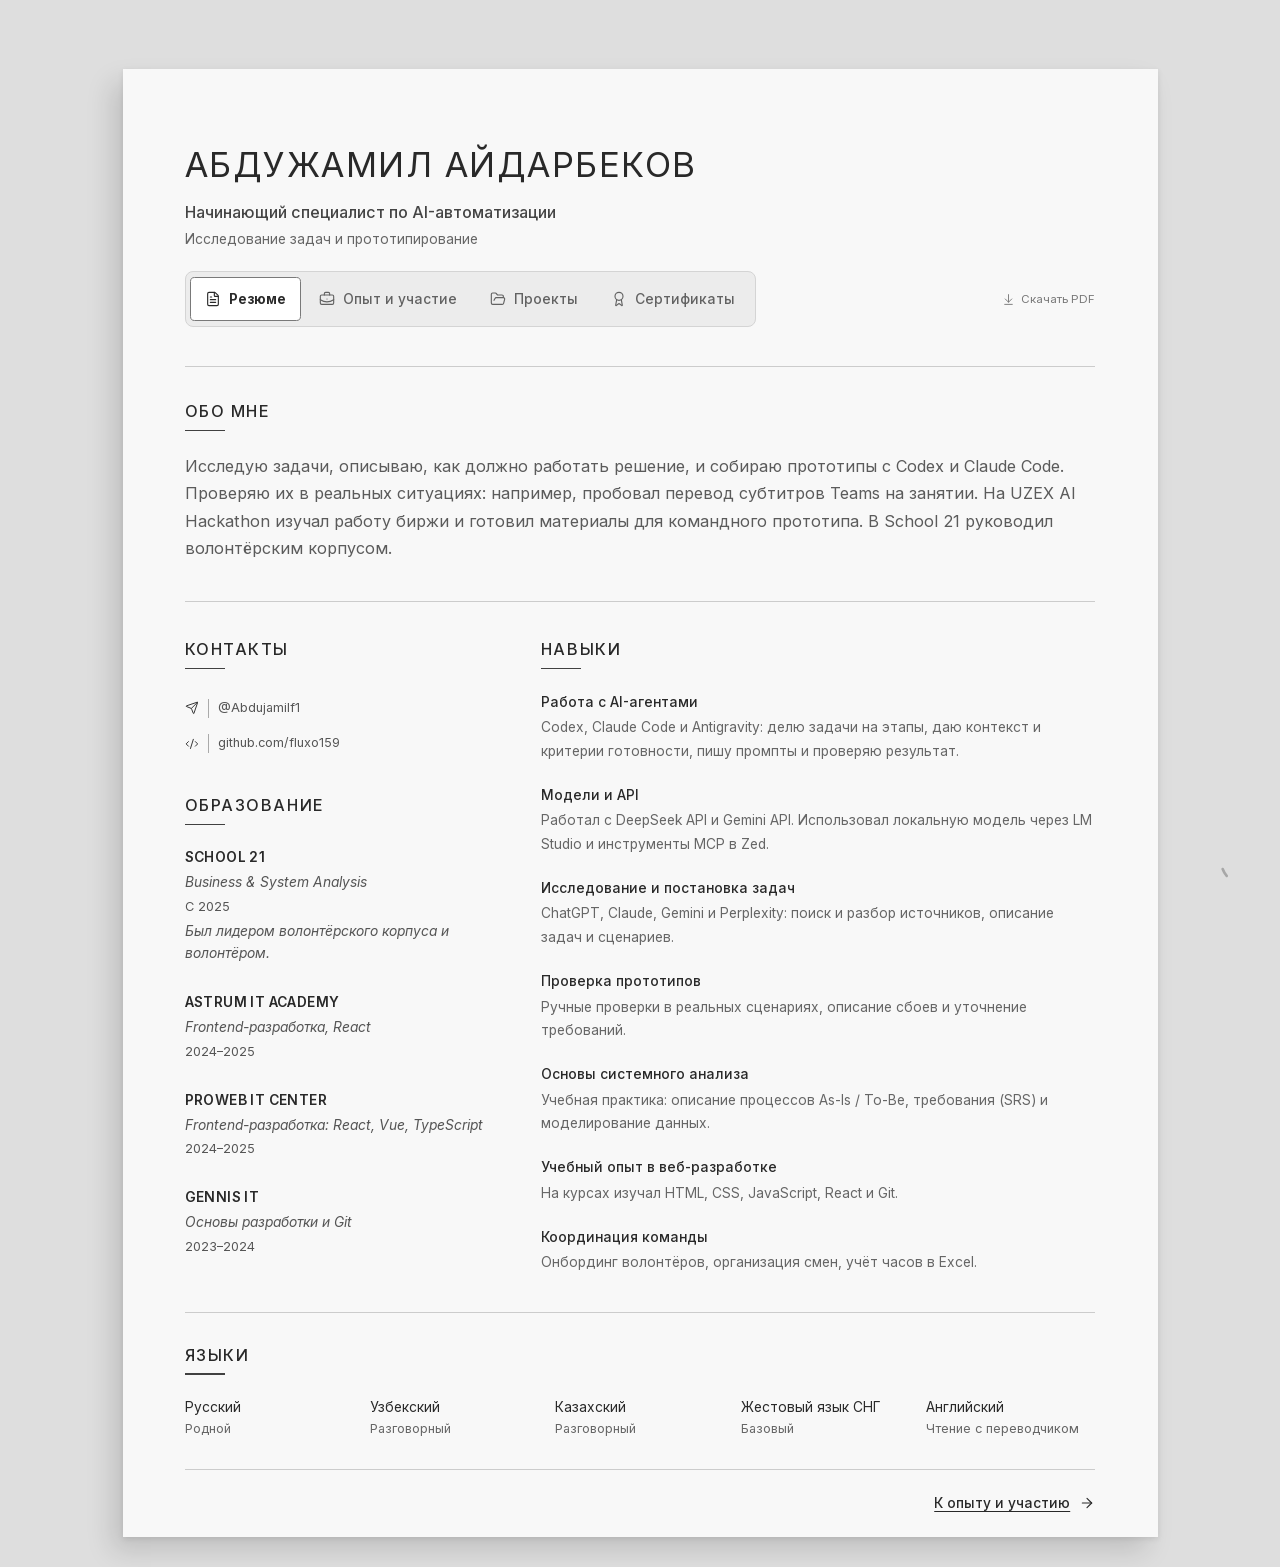
==== commit c11536ff: "Publish personal CV" ====
--- a/index.html
+++ b/index.html
@@ -1,2 +1,2 @@
-<!DOCTYPE html><html lang="ru"><head><meta charSet="utf-8"/><meta name="viewport" content="width=device-width, initial-scale=1"/><link rel="stylesheet" href="/_next/static/css/global-error.DCb1Zg3d.css" data-precedence="vite-rsc/client-reference"/><link rel="stylesheet" href="/_next/static/css/index.DCb1Zg3d.css" data-rsc-css-href="/_next/static/css/index.DCb1Zg3d.css" data-precedence="vite-rsc/importer-resources"/><link rel="modulepreload" fetchPriority="low" href="/_next/static/chunks/index-DM-L7F37.js"/><script src="/_next/static/chunks/rolldown-runtime-C60lm6uB.js" type="module" async=""></script><script src="/_next/static/chunks/framework-D_rUT4EX.js" type="module" async=""></script><link rel="modulepreload" href="/_next/static/chunks/global-error-BoQvZSRI.js" crossorigin=""/><link rel="modulepreload" href="/_next/static/chunks/site-status-BoY7AfiD.js" crossorigin=""/><link rel="modulepreload" href="/_next/static/chunks/scroll-cat-Cgxdnczf.js" crossorigin=""/><link rel="modulepreload" href="/_next/static/chunks/error-q19vY5T-.js" crossorigin=""/><link rel="modulepreload" href="/_next/static/chunks/layout-segment-context-DEgCF8V1.js" crossorigin=""/><link rel="modulepreload" href="/_next/static/chunks/smooth-scroll-BqUX6Asz.js" crossorigin=""/><link rel="modulepreload" href="/_next/static/chunks/legacy-resume-anchor-BOhmxzvf.js" crossorigin=""/><link rel="modulepreload" href="/_next/static/chunks/Icon-Ci2Hv__g.js" crossorigin=""/><title>Абдужамил Айдарбеков — Начинающий специалист по AI-автоматизации</title><meta name="description" content="Абдужамил Айдарбеков. Исследование задач, прототипирование с Codex и Claude Code и проверка решений. Проекты, опыт и сертификаты."/><meta property="og:title" content="Абдужамил Айдарбеков — Начинающий специалист по AI-автоматизации"/><meta property="og:description" content="Абдужамил Айдарбеков. Исследование задач, прототипирование с Codex и Claude Code и проверка решений. Проекты, опыт и сертификаты."/><meta property="og:url" content="https://fluxo159.github.io"/><meta property="og:site_name" content="Абдужамил Айдарбеков — CV"/><meta property="og:type" content="website"/><meta property="og:locale" content="ru_RU"/><meta property="og:image" content="https://fluxo159.github.io/social-preview.png"/><meta property="og:image:width" content="1200"/><meta property="og:image:height" content="630"/><meta property="og:image:alt" content="Абдужамил Айдарбеков — Начинающий специалист по AI-автоматизации. Исследование задач и прототипирование."/><meta name="twitter:card" content="summary_large_image"/><meta name="twitter:title" content="Абдужамил Айдарбеков — Начинающий специалист по AI-автоматизации"/><meta name="twitter:description" content="Абдужамил Айдарбеков. Исследование задач, прототипирование с Codex и Claude Code и проверка решений. Проекты, опыт и сертификаты."/><meta name="twitter:image" content="https://fluxo159.github.io/social-preview.png"/><link rel="shortcut icon" href="/favicon.svg"/><link rel="icon" href="/favicon.svg"/><link rel="canonical" href="https://fluxo159.github.io"/><script>Object.assign(((self[Symbol.for("vinext.navigationRuntime")]??={bootstrap:{routeManifest:null},functions:{}}).bootstrap.rsc??={rsc:[]}),{params:{},nav:{"pathname":"/","searchParams":[]}})</script><link rel="modulepreload" href="/_next/static/chunks/index-DM-L7F37.js" />
-</head><body><a class="skip-link" href="#profile">К содержанию резюме</a><main class="resume"><header class="resume-header"><h1>Абдужамил Айдарбеков</h1><p class="resume-role">Начинающий специалист по AI-автоматизации<span>Исследование задач и прототипирование</span></p><div class="header-bottom"><nav class="document-nav" aria-label="Разделы сайта"><a href="/" aria-current="page"><svg xmlns="http://www.w3.org/2000/svg" width="16" height="16" viewBox="0 0 24 24" fill="none" stroke="currentColor" stroke-width="2" stroke-linecap="round" stroke-linejoin="round" class="lucide lucide-file-text" aria-hidden="true"><path d="M6 22a2 2 0 0 1-2-2V4a2 2 0 0 1 2-2h8a2.4 2.4 0 0 1 1.704.706l3.588 3.588A2.4 2.4 0 0 1 20 8v12a2 2 0 0 1-2 2z"></path><path d="M14 2v5a1 1 0 0 0 1 1h5"></path><path d="M10 9H8"></path><path d="M16 13H8"></path><path d="M16 17H8"></path></svg>Резюме</a><a href="/experience"><svg xmlns="http://www.w3.org/2000/svg" width="16" height="16" viewBox="0 0 24 24" fill="none" stroke="currentColor" stroke-width="2" stroke-linecap="round" stroke-linejoin="round" class="lucide lucide-briefcase-business" aria-hidden="true"><path d="M12 12h.01"></path><path d="M16 6V4a2 2 0 0 0-2-2h-4a2 2 0 0 0-2 2v2"></path><path d="M22 13a18.15 18.15 0 0 1-20 0"></path><rect width="20" height="14" x="2" y="6" rx="2"></rect></svg>Опыт и участие</a><a href="/projects"><svg xmlns="http://www.w3.org/2000/svg" width="16" height="16" viewBox="0 0 24 24" fill="none" stroke="currentColor" stroke-width="2" stroke-linecap="round" stroke-linejoin="round" class="lucide lucide-folder-open" aria-hidden="true"><path d="m6 14 1.5-2.9A2 2 0 0 1 9.24 10H20a2 2 0 0 1 1.94 2.5l-1.54 6a2 2 0 0 1-1.95 1.5H4a2 2 0 0 1-2-2V5a2 2 0 0 1 2-2h3.9a2 2 0 0 1 1.69.9l.81 1.2a2 2 0 0 0 1.67.9H18a2 2 0 0 1 2 2v2"></path></svg>Проекты</a><a href="/certificates"><svg xmlns="http://www.w3.org/2000/svg" width="16" height="16" viewBox="0 0 24 24" fill="none" stroke="currentColor" stroke-width="2" stroke-linecap="round" stroke-linejoin="round" class="lucide lucide-award" aria-hidden="true"><path d="m15.477 12.89 1.515 8.526a.5.5 0 0 1-.81.47l-3.58-2.687a1 1 0 0 0-1.197 0l-3.586 2.686a.5.5 0 0 1-.81-.469l1.514-8.526"></path><circle cx="12" cy="8" r="6"></circle></svg>Сертификаты</a></nav><a class="header-download" href="/Abdujamil_Aydarbekov_CV.pdf" download=""><svg xmlns="http://www.w3.org/2000/svg" width="13" height="13" viewBox="0 0 24 24" fill="none" stroke="currentColor" stroke-width="2" stroke-linecap="round" stroke-linejoin="round" class="lucide lucide-arrow-down-to-line" aria-hidden="true"><path d="M12 17V3"></path><path d="m6 11 6 6 6-6"></path><path d="M19 21H5"></path></svg>Скачать PDF</a></div></header><section class="profile" id="profile" aria-labelledby="profile-heading"><h2 class="section-title" id="profile-heading">Обо мне</h2><p>Исследую задачи, описываю, как должно работать решение, и собираю прототипы с Codex и Claude Code. Проверяю их в реальных ситуациях: например, пробовал перевод субтитров Teams на занятии. На UZEX AI Hackathon изучал работу биржи и готовил материалы для командного прототипа. В School 21 руководил волонтёрским корпусом.</p></section><div class="resume-overview"><div class="resume-background"><section id="contact" aria-labelledby="contact-heading"><h2 class="section-title" id="contact-heading">Контакты</h2><address class="contact-list"><a href="https://t.me/Abdujamilf1" target="_blank" rel="noreferrer"><svg xmlns="http://www.w3.org/2000/svg" width="24" height="24" viewBox="0 0 24 24" fill="none" stroke="currentColor" stroke-width="2" stroke-linecap="round" stroke-linejoin="round" class="lucide lucide-send" aria-hidden="true"><path d="M14.536 21.686a.5.5 0 0 0 .937-.024l6.5-19a.496.496 0 0 0-.635-.635l-19 6.5a.5.5 0 0 0-.024.937l7.93 3.18a2 2 0 0 1 1.112 1.11z"></path><path d="m21.854 2.147-10.94 10.939"></path></svg><span>@Abdujamilf1</span></a><a href="https://github.com/fluxo159" target="_blank" rel="noreferrer"><svg xmlns="http://www.w3.org/2000/svg" width="24" height="24" viewBox="0 0 24 24" fill="none" stroke="currentColor" stroke-width="2" stroke-linecap="round" stroke-linejoin="round" class="lucide lucide-code-xml" aria-hidden="true"><path d="m18 16 4-4-4-4"></path><path d="m6 8-4 4 4 4"></path><path d="m14.5 4-5 16"></path></svg><span>github.com/fluxo159</span></a></address></section><section id="education" aria-labelledby="education-heading"><h2 class="section-title" id="education-heading">Образование</h2><div class="education-entry"><h3>School 21</h3><p>Business &amp; System Analysis</p><time>С 2025</time><p>Был лидером волонтёрского корпуса и волонтёром.</p></div><div class="education-entry"><h3>Astrum IT Academy</h3><p>Frontend-разработка, React</p><time>2024–2025</time></div><div class="education-entry"><h3>ProWeb IT Center</h3><p>Frontend-разработка: React, Vue, TypeScript</p><time>2024–2025</time></div><div class="education-entry"><h3>Gennis IT</h3><p>Основы разработки и Git</p><time>2023–2024</time></div></section></div><section id="skills" aria-labelledby="skills-heading"><h2 class="section-title" id="skills-heading">Навыки</h2><dl class="skills"><div><dt>Работа с AI-агентами</dt><dd>Codex, Claude Code и Antigravity: делю задачи на этапы, даю контекст и критерии готовности, пишу промпты и проверяю результат.</dd></div><div><dt>Модели и API</dt><dd>Работал с DeepSeek API и Gemini API. Использовал локальную модель через LM Studio и инструменты MCP в Zed.</dd></div><div><dt>Исследование и постановка задач</dt><dd>ChatGPT, Claude, Gemini и Perplexity: поиск и разбор источников, описание задач и сценариев.</dd></div><div><dt>Проверка прототипов</dt><dd>Ручные проверки в реальных сценариях, описание сбоев и уточнение требований.</dd></div><div><dt>Основы системного анализа</dt><dd>Учебная практика: описание процессов As-Is / To-Be, требования (SRS) и моделирование данных.</dd></div><div><dt>Учебный опыт в веб-разработке</dt><dd>На курсах изучал HTML, CSS, JavaScript, React и Git.</dd></div><div><dt>Координация команды</dt><dd>Онбординг волонтёров, организация смен, учёт часов в Excel.</dd></div></dl></section></div><section class="resume-languages" id="languages" aria-labelledby="languages-heading"><h2 class="section-title" id="languages-heading">Языки</h2><dl class="languages"><div><dt>Русский</dt><dd>Родной</dd></div><div><dt>Узбекский</dt><dd>Разговорный</dd></div><div><dt>Казахский</dt><dd>Разговорный</dd></div><div><dt>Жестовый язык СНГ</dt><dd>Базовый</dd></div><div><dt>Английский</dt><dd>Чтение с переводчиком</dd></div></dl></section><footer class="section-navigation"><a href="/experience">К опыту и участию <svg xmlns="http://www.w3.org/2000/svg" width="16" height="16" viewBox="0 0 24 24" fill="none" stroke="currentColor" stroke-width="2" stroke-linecap="round" stroke-linejoin="round" class="lucide lucide-arrow-right" aria-hidden="true"><path d="M5 12h14"></path><path d="m12 5 7 7-7 7"></path></svg></a></footer></main><div class="scroll-cat" aria-hidden="true"><svg viewBox="95 85 220 210" width="48" height="48" focusable="false"><defs><filter id="scroll-cat-brush-_R_2i_" x="-10%" y="-10%" width="120%" height="120%"><feTurbulence type="fractalNoise" baseFrequency="0.04" numOctaves="3" result="noise" seed="2"></feTurbulence><feDisplacementMap in="SourceGraphic" in2="noise" scale="2.2" xChannelSelector="R" yChannelSelector="G"></feDisplacementMap></filter></defs><g filter="url(#scroll-cat-brush-_R_2i_)"><path data-cat-part="body" d="M 144 263 C 102 215, 112 128, 178 106 C 242 86, 294 128, 294 198 C 294 262, 236 290, 185 274 C 152 263, 150 214, 169 194 L 183 162 L 198 186 C 210 186, 221 186, 232 185 L 246 160 L 254 192" fill="none" stroke="currentColor" stroke-width="12" stroke-linecap="round" stroke-linejoin="round" style="opacity:0"></path><circle data-cat-part="left-eye" cx="187" cy="215" r="5.8" fill="currentColor" style="transform-origin:187px 215px;transform:scale(0);opacity:0"></circle><circle data-cat-part="right-eye" cx="239" cy="214" r="5.8" fill="currentColor" style="transform-origin:239px 214px;transform:scale(0);opacity:0"></circle><path data-cat-part="nose" d="M 207 229 L 213 219 L 219 229" fill="none" stroke="currentColor" stroke-width="7.5" stroke-linecap="round" stroke-linejoin="round" style="opacity:0"></path><circle data-cat-part="nose-dot" cx="213" cy="222" r="2.5" fill="currentColor" style="transform-origin:213px 222px;transform:scale(0);opacity:0"></circle></g></svg></div><script type="module" src="/_next/static/chunks/index-DM-L7F37.js" id="_R_" async=""></script><script>((self[Symbol.for("vinext.navigationRuntime")]??={bootstrap:{routeManifest:null},functions:{}}).bootstrap.rsc??={rsc:[]}).rsc.push("0:{\"page:/\":\"$L1\",\"layout:/\":\"$L2\",\"route:/\":\"$L3\",\"__route\":\"route:/\",\"__interceptionContext\":null,\"__layoutIds\":[\"layout:/\"],\"__rootLayout\":\"/\",\"__bfcacheSegmentIdentities\":{\"layout:/\":\"[\\\"layout\\\",\\\"layout:/\\\",\\\"root-boundary:/\\\",\\\"\\\"]\",\"page:/\":\"[\\\"page\\\",\\\"page:/\\\",\\\"root-boundary:/\\\",\\\"\\\"]\"},\"__srcPage\":[\"page\"],\"__layoutFlags\":{\"layout:/\":\"s\"},\"__artifactCompatibility\":{\"schemaVersion\":1,\"graphVersion\":\"app-route-graph:1177fd80f83fa7b0\",\"deploymentVersion\":\"d397a3f9-ac1e-427e-a107-91546168e8c7\",\"appElementsSchemaVersion\":1,\"rscPayloadSchemaVersion\":1,\"rootBoundaryId\":\"/\",\"renderEpoch\":null}}\n")</script><script>((self[Symbol.for("vinext.navigationRuntime")]??={bootstrap:{routeManifest:null},functions:{}}).bootstrap.rsc??={rsc:[]}).rsc.push("4:I[\"8c0f216c4604\",[],\"Children\",1]\n")</script><script>((self[Symbol.for("vinext.navigationRuntime")]??={bootstrap:{routeManifest:null},functions:{}}).bootstrap.rsc??={rsc:[]}).rsc.push("5:I[\"8687e126cdb5\",[],\"ScrollCat\",1]\n")</script><script>((self[Symbol.for("vinext.navigationRuntime")]??={bootstrap:{routeManifest:null},functions:{}}).bootstrap.rsc??={rsc:[]}).rsc.push("6:I[\"d10887734b25\",[],\"SmoothScroll\",1]\n")</script><script>((self[Symbol.for("vinext.navigationRuntime")]??={bootstrap:{routeManifest:null},functions:{}}).bootstrap.rsc??={rsc:[]}).rsc.push("7:I[\"593f344dc510\",[],\"GlobalErrorBoundary\",1]\n")</script><script>((self[Symbol.for("vinext.navigationRuntime")]??={bootstrap:{routeManifest:null},functions:{}}).bootstrap.rsc??={rsc:[]}).rsc.push("8:I[\"0b874ad30386\",[],\"default\",1]\n")</script><script>((self[Symbol.for("vinext.navigationRuntime")]??={bootstrap:{routeManifest:null},functions:{}}).bootstrap.rsc??={rsc:[]}).rsc.push("9:I[\"593f344dc510\",[],\"ErrorBoundary\",1]\n")</script><script>((self[Symbol.for("vinext.navigationRuntime")]??={bootstrap:{routeManifest:null},functions:{}}).bootstrap.rsc??={rsc:[]}).rsc.push("a:I[\"8c4b52fd2ed3\",[],\"default\",1]\n")</script><script>((self[Symbol.for("vinext.navigationRuntime")]??={bootstrap:{routeManifest:null},functions:{}}).bootstrap.rsc??={rsc:[]}).rsc.push("b:I[\"15c18cfaeeff\",[],\"LayoutSegmentProvider\",1]\n")</script><script>((self[Symbol.for("vinext.navigationRuntime")]??={bootstrap:{routeManifest:null},functions:{}}).bootstrap.rsc??={rsc:[]}).rsc.push("c:I[\"8c0f216c4604\",[],\"Slot\",1]\n")</script><script>((self[Symbol.for("vinext.navigationRuntime")]??={bootstrap:{routeManifest:null},functions:{}}).bootstrap.rsc??={rsc:[]}).rsc.push("d:I[\"a9bbde40cf2d\",[],\"default\",1]\n")</script><script>((self[Symbol.for("vinext.navigationRuntime")]??={bootstrap:{routeManifest:null},functions:{}}).bootstrap.rsc??={rsc:[]}).rsc.push("e:I[\"593f344dc510\",[],\"NotFoundBoundary\",1]\n")</script><script>((self[Symbol.for("vinext.navigationRuntime")]??={bootstrap:{routeManifest:null},functions:{}}).bootstrap.rsc??={rsc:[]}).rsc.push("f:I[\"c522979f12d6\",[],\"SiteStatus\",1]\n")</script><script>((self[Symbol.for("vinext.navigationRuntime")]??={bootstrap:{routeManifest:null},functions:{}}).bootstrap.rsc??={rsc:[]}).rsc.push("10:I[\"9276801271d6\",[],\"AppRouterScrollTarget\",1]\n")</script><script>((self[Symbol.for("vinext.navigationRuntime")]??={bootstrap:{routeManifest:null},functions:{}}).bootstrap.rsc??={rsc:[]}).rsc.push("11:I[\"593f344dc510\",[],\"RedirectBoundary\",1]\n")</script><script>((self[Symbol.for("vinext.navigationRuntime")]??={bootstrap:{routeManifest:null},functions:{}}).bootstrap.rsc??={rsc:[]}).rsc.push(":HL[\"/_next/static/css/index.DCb1Zg3d.css\",\"style\"     ]\n")</script><script>((self[Symbol.for("vinext.navigationRuntime")]??={bootstrap:{routeManifest:null},functions:{}}).bootstrap.rsc??={rsc:[]}).rsc.push("2:[[[\"$\",\"link\",\"css:/_next/static/css/index.DCb1Zg3d.css\",{\"rel\":\"stylesheet\",\"precedence\":\"vite-rsc/importer-resources\",\"href\":\"/_next/static/css/index.DCb1Zg3d.css\",\"data-rsc-css-href\":\"/_next/static/css/index.DCb1Zg3d.css\"}],\"$undefined\"],[\"$\",\"html\",null,{\"lang\":\"ru\",\"children\":[\"$\",\"body\",null,{\"children\":[[\"$\",\"$L4\",null,{}],[\"$\",\"$L5\",null,{}],[\"$\",\"$L6\",null,{}]]}]}]]\n")</script><script>((self[Symbol.for("vinext.navigationRuntime")]??={bootstrap:{routeManifest:null},functions:{}}).bootstrap.rsc??={rsc:[]}).rsc.push("3:[[[\"$\",\"meta\",null,{\"charSet\":\"utf-8\"}],[[\"$\",\"title\",\"0\",{\"children\":\"Абдужамил Айдарбеков — Начинающий специалист по AI-автоматизации\"}],[\"$\",\"meta\",\"1\",{\"name\":\"description\",\"content\":\"Абдужамил Айдарбеков. Исследование задач, прототипирование с Codex и Claude Code и проверка решений. Проекты, опыт и сертификаты.\"}],[\"$\",\"meta\",\"2\",{\"property\":\"og:title\",\"content\":\"Абдужамил Айдарбеков — Начинающий специалист по AI-автоматизации\"}],[\"$\",\"meta\",\"3\",{\"property\":\"og:description\",\"content\":\"Абдужамил Айдарбеков. Исследование задач, прототипирование с Codex и Claude Code и проверка решений. Проекты, опыт и сертификаты.\"}],[\"$\",\"meta\",\"4\",{\"property\":\"og:url\",\"content\":\"https://fluxo159.github.io\"}],[\"$\",\"meta\",\"5\",{\"property\":\"og:site_name\",\"content\":\"Абдужамил Айдарбеков — CV\"}],[\"$\",\"meta\",\"6\",{\"property\":\"og:type\",\"content\":\"website\"}],[\"$\",\"meta\",\"7\",{\"property\":\"og:locale\",\"content\":\"ru_RU\"}],[\"$\",\"meta\",\"8\",{\"property\":\"og:image\",\"content\":\"https://fluxo159.github.io/social-preview.png\"}],[\"$\",\"meta\",\"9\",{\"property\":\"og:image:width\",\"content\":\"1200\"}],[\"$\",\"meta\",\"10\",{\"property\":\"og:image:height\",\"content\":\"630\"}],[\"$\",\"meta\",\"11\",{\"property\":\"og:image:alt\",\"content\":\"Абдужамил Айдарбеков — Начинающий специалист по AI-автоматизации. Исследование задач и прототипирование.\"}],[\"$\",\"meta\",\"12\",{\"name\":\"twitter:card\",\"content\":\"summary_large_image\"}],[\"$\",\"meta\",\"13\",{\"name\":\"twitter:title\",\"content\":\"Абдужамил Айдарбеков — Начинающий специалист по AI-автоматизации\"}],[\"$\",\"meta\",\"14\",{\"name\":\"twitter:description\",\"content\":\"Абдужамил Айдарбеков. Исследование задач, прототипирование с Codex и Claude Code и проверка решений. Проекты, опыт и сертификаты.\"}],[\"$\",\"meta\",\"15\",{\"name\":\"twitter:image\",\"content\":\"https://fluxo159.github.io/social-preview.png\"}],[\"$\",\"link\",\"16\",{\"data-vinext-streamed-icon\":\"$undefined\",\"rel\":\"shortcut icon\",\"href\":\"/favicon.svg\",\"type\":\"$undefined\",\"sizes\":\"$undefined\",\"color\":\"$undefined\",\"media\":\"$undefined\",\"fetchPriority\":\"$undefined\"}],[\"$\",\"link\",\"17\",{\"data-vinext-streamed-icon\":\"$undefined\",\"rel\":\"icon\",\"href\":\"/favicon.svg\",\"type\":\"$undefined\",\"sizes\":\"$undefined\",\"color\":\"$undefined\",\"media\":\"$undefined\",\"fetchPriority\":\"$undefined\"}],[\"$\",\"link\",\"18\",{\"rel\":\"canonical\",\"href\":\"https://fluxo159.github.io\"}]],[[\"$\",\"meta\",\"0\",{\"name\":\"viewport\",\"content\":\"width=device-width, initial-scale=1\"}]]],[\"$\",\"$L7\",null,{\"fallback\":\"$8\",\"children\":[\"$\",\"$L9\",null,{\"fallback\":\"$a\",\"children\":[\"$\",\"$Lb\",null,{\"providerId\":\"layout:/\",\"segmentMap\":{\"children\":[]},\"children\":[\"$\",\"$Lc\",null,{\"id\":\"layout:/\",\"parallelSlots\":\"$undefined\",\"children\":[\"$\",\"$L9\",null,{\"resetKey\":\"\",\"fallback\":\"$d\",\"children\":[\"$\",\"$Le\",null,{\"resetKey\":\"\",\"fallback\":[\"$\",\"$Lf\",null,{\"state\":\"not-found\"}],\"children\":[\"$\",\"$Le\",null,{\"resetKey\":\"\",\"fallback\":[\"$\",\"$Lf\",null,{\"state\":\"not-found\"}],\"children\":[\"$\",\"$L10\",null,{\"children\":[\"$\",\"$L11\",null,{\"children\":[[\"$\",\"$Lb\",null,{\"providerId\":\"page:/\",\"segmentMap\":{\"children\":[\"__PAGE__\"]},\"children\":[\"$\",\"$Lc\",null,{\"id\":\"page:/\"}]}],null]}]}]}]}]}]}]}]}]}],null,null]\n")</script><script>((self[Symbol.for("vinext.navigationRuntime")]??={bootstrap:{routeManifest:null},functions:{}}).bootstrap.rsc??={rsc:[]}).rsc.push("12:I[\"c84da2798d5c\",[],\"LegacyResumeAnchor\",1]\n")</script><script>((self[Symbol.for("vinext.navigationRuntime")]??={bootstrap:{routeManifest:null},functions:{}}).bootstrap.rsc??={rsc:[]}).rsc.push("13:I[\"339f946bc456\",[],\"default\",1]\n")</script><script>((self[Symbol.for("vinext.navigationRuntime")]??={bootstrap:{routeManifest:null},functions:{}}).bootstrap.rsc??={rsc:[]}).rsc.push("1:[[\"$\",\"$L12\",null,{}],[\"$\",\"a\",null,{\"className\":\"skip-link\",\"href\":\"#profile\",\"children\":\"К содержанию резюме\"}],[\"$\",\"main\",null,{\"className\":\"resume\",\"children\":[[\"$\",\"header\",null,{\"className\":\"resume-header\",\"children\":[[\"$\",\"h1\",null,{\"children\":\"Абдужамил Айдарбеков\"}],[\"$\",\"p\",null,{\"className\":\"resume-role\",\"children\":[\"Начинающий специалист по AI-автоматизации\",[\"$\",\"span\",null,{\"children\":\"Исследование задач и прототипирование\"}]]}],[\"$\",\"div\",null,{\"className\":\"header-bottom\",\"children\":[[\"$\",\"nav\",null,{\"className\":\"document-nav\",\"aria-label\":\"Разделы сайта\",\"children\":[[\"$\",\"a\",null,{\"href\":\"/\",\"aria-current\":\"page\",\"children\":[[\"$\",\"$L13\",null,{\"ref\":\"$undefined\",\"iconNode\":[[\"path\",{\"d\":\"M6 22a2 2 0 0 1-2-2V4a2 2 0 0 1 2-2h8a2.4 2.4 0 0 1 1.704.706l3.588 3.588A2.4 2.4 0 0 1 20 8v12a2 2 0 0 1-2 2z\",\"key\":\"1oefj6\"}],[\"path\",{\"d\":\"M14 2v5a1 1 0 0 0 1 1h5\",\"key\":\"wfsgrz\"}],[\"path\",{\"d\":\"M10 9H8\",\"key\":\"b1mrlr\"}],[\"path\",{\"d\":\"M16 13H8\",\"key\":\"t4e002\"}],[\"path\",{\"d\":\"M16 17H8\",\"key\":\"z1uh3a\"}]],\"className\":\"lucide-file-text\",\"size\":16,\"aria-hidden\":\"true\"}],\"Резюме\"]}],[\"$\",\"a\",null,{\"href\":\"/experience\",\"aria-current\":\"$undefined\",\"children\":[[\"$\",\"$L13\",null,{\"ref\":\"$undefined\",\"iconNode\":[[\"path\",{\"d\":\"M12 12h.01\",\"key\":\"1mp3jc\"}],[\"path\",{\"d\":\"M16 6V4a2 2 0 0 0-2-2h-4a2 2 0 0 0-2 2v2\",\"key\":\"1ksdt3\"}],[\"path\",{\"d\":\"M22 13a18.15 18.15 0 0 1-20 0\",\"key\":\"12hx5q\"}],[\"rect\",{\"width\":\"20\",\"height\":\"14\",\"x\":\"2\",\"y\":\"6\",\"rx\":\"2\",\"key\":\"i6l2r4\"}]],\"className\":\"lucide-briefcase-business\",\"size\":16,\"aria-hidden\":\"true\"}],\"Опыт и участие\"]}],[\"$\",\"a\",null,{\"href\":\"/projects\",\"aria-current\":\"$undefined\",\"children\":[[\"$\",\"$L13\",null,{\"ref\":\"$undefined\",\"iconNode\":[[\"path\",{\"d\":\"m6 14 1.5-2.9A2 2 0 0 1 9.24 10H20a2 2 0 0 1 1.94 2.5l-1.54 6a2 2 0 0 1-1.95 1.5H4a2 2 0 0 1-2-2V5a2 2 0 0 1 2-2h3.9a2 2 0 0 1 1.69.9l.81 1.2a2 2 0 0 0 1.67.9H18a2 2 0 0 1 2 2v2\",\"key\":\"usdka0\"}]],\"className\":\"lucide-folder-open\",\"size\":16,\"aria-hidden\":\"true\"}],\"Проекты\"]}],[\"$\",\"a\",null,{\"href\":\"/certificates\",\"aria-current\":\"$undefined\",\"children\":[[\"$\",\"$L13\",null,{\"ref\":\"$undefined\",\"iconNode\":[[\"path\",{\"d\":\"m15.477 12.89 1.515 8.526a.5.5 0 0 1-.81.47l-3.58-2.687a1 1 0 0 0-1.197 0l-3.586 2.686a.5.5 0 0 1-.81-.469l1.514-8.526\",\"key\":\"1yiouv\"}],[\"circle\",{\"cx\":\"12\",\"cy\":\"8\",\"r\":\"6\",\"key\":\"1vp47v\"}]],\"className\":\"lucide-award\",\"size\":16,\"aria-hidden\":\"true\"}],\"Сертификаты\"]}]]}],[\"$\",\"a\",null,{\"className\":\"header-download\",\"href\":\"/Abdujamil_Aydarbekov_CV.pdf\",\"download\":true,\"children\":[[\"$\",\"$L13\",null,{\"ref\":\"$undefined\",\"iconNode\":[[\"path\",{\"d\":\"M12 17V3\",\"key\":\"1cwfxf\"}],[\"path\",{\"d\":\"m6 11 6 6 6-6\",\"key\":\"12ii2o\"}],[\"path\",{\"d\":\"M19 21H5\",\"key\":\"150jfl\"}]],\"className\":\"lucide-arrow-down-to-line\",\"size\":13}],\"Скачать PDF\"]}]]}]]}],[\"$\",\"section\",null,{\"className\":\"profile\",\"id\":\"profile\",\"aria-labelledby\":\"profile-heading\",\"children\":[[\"$\",\"h2\",null,{\"className\":\"section-title\",\"id\":\"profile-heading\",\"children\":\"Обо мне\"}],[\"$\",\"p\",null,{\"children\":\"Исследую задачи, описываю, как должно работать решение, и собираю прототипы с Codex и Claude Code. Проверяю их в реальных ситуациях: например, пробовал перевод субтитров Teams на занятии. На UZEX AI Hackathon изучал работу биржи и готовил материалы для командного прототипа. В School 21 руководил волонтёрским корпусом.\"}]]}],[\"$\",\"div\",null,{\"className\":\"resume-overview\",\"children\":[[\"$\",\"div\",null,{\"className\":\"resume-background\",\"children\":[[\"$\",\"section\",null,{\"id\":\"contact\",\"aria-labelledby\":\"contact-heading\",\"children\":[[\"$\",\"h2\",null,{\"className\":\"section-title\",\"id\":\"contact-heading\",\"children\":\"Контакты\"}],[\"$\",\"address\",null,{\"className\":\"contact-list\",\"children\":[[\"$\",\"a\",\"https://t.me/Abdujamilf1\",{\"href\":\"https://t.me/Abdujamilf1\",\"target\":\"_blank\",\"rel\":\"noreferrer\",\"children\":[[\"$\",\"$L13\",null,{\"ref\":\"$undefined\",\"iconNode\":[[\"path\",{\"d\":\"M14.536 21.686a.5.5 0 0 0 .937-.024l6.5-19a.496.496 0 0 0-.635-.635l-19 6.5a.5.5 0 0 0-.024.937l7.93 3.18a2 2 0 0 1 1.112 1.11z\",\"key\":\"1ffxy3\"}],[\"path\",{\"d\":\"m21.854 2.147-10.94 10.939\",\"key\":\"12cjpa\"}]],\"className\":\"lucide-send\",\"aria-hidden\":\"true\"}],[\"$\",\"span\",null,{\"children\":\"@Abdujamilf1\"}]]}],[\"$\",\"a\",\"https://github.com/fluxo159\",{\"href\":\"https://github.com/fluxo159\",\"target\":\"_blank\",\"rel\":\"noreferrer\",\"children\":[[\"$\",\"$L13\",null,{\"ref\":\"$undefined\",\"iconNode\":[[\"path\",{\"d\":\"m18 16 4-4-4-4\",\"key\":\"1inbqp\"}],[\"path\",{\"d\":\"m6 8-4 4 4 4\",\"key\":\"15zrgr\"}],[\"path\",{\"d\":\"m14.5 4-5 16\",\"key\":\"e7oirm\"}]],\"className\":\"lucide-code-xml\",\"aria-hidden\":\"true\"}],[\"$\",\"span\",null,{\"children\":\"github.com/fluxo159\"}]]}]]}]]}],[\"$\",\"section\",null,{\"id\":\"education\",\"aria-labelledby\":\"education-heading\",\"children\":[\"$L14\",[\"$L15\",\"$L16\",\"$L17\",\"$L18\"]]}]]}],\"$L19\"]}],\"$L1a\",\"$L1b\"]}]]\n")</script><script>((self[Symbol.for("vinext.navigationRuntime")]??={bootstrap:{routeManifest:null},functions:{}}).bootstrap.rsc??={rsc:[]}).rsc.push("14:[\"$\",\"h2\",null,{\"className\":\"section-title\",\"id\":\"education-heading\",\"children\":\"Образование\"}]\n")</script><script>((self[Symbol.for("vinext.navigationRuntime")]??={bootstrap:{routeManifest:null},functions:{}}).bootstrap.rsc??={rsc:[]}).rsc.push("15:[\"$\",\"div\",\"School 21\",{\"className\":\"education-entry\",\"children\":[[\"$\",\"h3\",null,{\"children\":\"School 21\"}],[\"$\",\"p\",null,{\"children\":\"Business \u0026 System Analysis\"}],[\"$\",\"time\",null,{\"children\":\"С 2025\"}],[\"$\",\"p\",null,{\"children\":\"Был лидером волонтёрского корпуса и волонтёром.\"}]]}]\n")</script><script>((self[Symbol.for("vinext.navigationRuntime")]??={bootstrap:{routeManifest:null},functions:{}}).bootstrap.rsc??={rsc:[]}).rsc.push("16:[\"$\",\"div\",\"Astrum IT Academy\",{\"className\":\"education-entry\",\"children\":[[\"$\",\"h3\",null,{\"children\":\"Astrum IT Academy\"}],[\"$\",\"p\",null,{\"children\":\"Frontend-разработка, React\"}],[\"$\",\"time\",null,{\"children\":\"2024–2025\"}],\"$undefined\"]}]\n")</script><script>((self[Symbol.for("vinext.navigationRuntime")]??={bootstrap:{routeManifest:null},functions:{}}).bootstrap.rsc??={rsc:[]}).rsc.push("17:[\"$\",\"div\",\"ProWeb IT Center\",{\"className\":\"education-entry\",\"children\":[[\"$\",\"h3\",null,{\"children\":\"ProWeb IT Center\"}],[\"$\",\"p\",null,{\"children\":\"Frontend-разработка: React, Vue, TypeScript\"}],[\"$\",\"time\",null,{\"children\":\"2024–2025\"}],\"$undefined\"]}]\n")</script><script>((self[Symbol.for("vinext.navigationRuntime")]??={bootstrap:{routeManifest:null},functions:{}}).bootstrap.rsc??={rsc:[]}).rsc.push("18:[\"$\",\"div\",\"Gennis IT\",{\"className\":\"education-entry\",\"children\":[[\"$\",\"h3\",null,{\"children\":\"Gennis IT\"}],[\"$\",\"p\",null,{\"children\":\"Основы разработки и Git\"}],[\"$\",\"time\",null,{\"children\":\"2023–2024\"}],\"$undefined\"]}]\n")</script><script>((self[Symbol.for("vinext.navigationRuntime")]??={bootstrap:{routeManifest:null},functions:{}}).bootstrap.rsc??={rsc:[]}).rsc.push("19:[\"$\",\"section\",null,{\"id\":\"skills\",\"aria-labelledby\":\"skills-heading\",\"children\":[[\"$\",\"h2\",null,{\"className\":\"section-title\",\"id\":\"skills-heading\",\"children\":\"Навыки\"}],[\"$\",\"dl\",null,{\"className\":\"skills\",\"children\":[[\"$\",\"div\",\"Работа с AI-агентами\",{\"children\":[[\"$\",\"dt\",null,{\"children\":\"Работа с AI-агентами\"}],[\"$\",\"dd\",null,{\"children\":\"Codex, Claude Code и Antigravity: делю задачи на этапы, даю контекст и критерии готовности, пишу промпты и проверяю результат.\"}]]}],[\"$\",\"div\",\"Модели и API\",{\"children\":[[\"$\",\"dt\",null,{\"children\":\"Модели и API\"}],[\"$\",\"dd\",null,{\"children\":\"Работал с DeepSeek API и Gemini API. Использовал локальную модель через LM Studio и инструменты MCP в Zed.\"}]]}],[\"$\",\"div\",\"Исследование и постановка задач\",{\"children\":[[\"$\",\"dt\",null,{\"children\":\"Исследование и постановка задач\"}],[\"$\",\"dd\",null,{\"children\":\"ChatGPT, Claude, Gemini и Perplexity: поиск и разбор источников, описание задач и сценариев.\"}]]}],[\"$\",\"div\",\"Проверка прототипов\",{\"children\":[[\"$\",\"dt\",null,{\"children\":\"Проверка прототипов\"}],[\"$\",\"dd\",null,{\"children\":\"Ручные проверки в реальных сценариях, описание сбоев и уточнение требований.\"}]]}],[\"$\",\"div\",\"Основы системного анализа\",{\"children\":[[\"$\",\"dt\",null,{\"children\":\"Основы системного анализа\"}],[\"$\",\"dd\",null,{\"children\":\"Учебная практика: описание процессов As-Is / To-Be, требования (SRS) и моделирование данных.\"}]]}],[\"$\",\"div\",\"Учебный опыт в веб-разработке\",{\"children\":[[\"$\",\"dt\",null,{\"children\":\"Учебный опыт в веб-разработке\"}],[\"$\",\"dd\",null,{\"children\":\"На курсах изучал HTML, CSS, JavaScript, React и Git.\"}]]}],[\"$\",\"div\",\"Координация команды\",{\"children\":[[\"$\",\"dt\",null,{\"children\":\"Координация команды\"}],[\"$\",\"dd\",null,{\"children\":\"Онбординг волонтёров, организация смен, учёт часов в Excel.\"}]]}]]}]]}]\n")</script><script>((self[Symbol.for("vinext.navigationRuntime")]??={bootstrap:{routeManifest:null},functions:{}}).bootstrap.rsc??={rsc:[]}).rsc.push("1a:[\"$\",\"section\",null,{\"className\":\"resume-languages\",\"id\":\"languages\",\"aria-labelledby\":\"languages-heading\",\"children\":[[\"$\",\"h2\",null,{\"className\":\"section-title\",\"id\":\"languages-heading\",\"children\":\"Языки\"}],[\"$\",\"dl\",null,{\"className\":\"languages\",\"children\":[[\"$\",\"div\",\"Русский\",{\"children\":[[\"$\",\"dt\",null,{\"children\":\"Русский\"}],[\"$\",\"dd\",null,{\"children\":\"Родной\"}]]}],[\"$\",\"div\",\"Узбекский\",{\"children\":[[\"$\",\"dt\",null,{\"children\":\"Узбекский\"}],[\"$\",\"dd\",null,{\"children\":\"Разговорный\"}]]}],[\"$\",\"div\",\"Казахский\",{\"children\":[[\"$\",\"dt\",null,{\"children\":\"Казахский\"}],[\"$\",\"dd\",null,{\"children\":\"Разговорный\"}]]}],[\"$\",\"div\",\"Жестовый язык СНГ\",{\"children\":[[\"$\",\"dt\",null,{\"children\":\"Жестовый язык СНГ\"}],[\"$\",\"dd\",null,{\"children\":\"Базовый\"}]]}],[\"$\",\"div\",\"Английский\",{\"children\":[[\"$\",\"dt\",null,{\"children\":\"Английский\"}],[\"$\",\"dd\",null,{\"children\":\"Чтение с переводчиком\"}]]}]]}]]}]\n")</script><script>((self[Symbol.for("vinext.navigationRuntime")]??={bootstrap:{routeManifest:null},functions:{}}).bootstrap.rsc??={rsc:[]}).rsc.push("1b:[\"$\",\"footer\",null,{\"className\":\"section-navigation\",\"children\":[\"$\",\"a\",null,{\"href\":\"/experience\",\"children\":[\"К опыту и участию \",[\"$\",\"$L13\",null,{\"ref\":\"$undefined\",\"iconNode\":[[\"path\",{\"d\":\"M5 12h14\",\"key\":\"1ays0h\"}],[\"path\",{\"d\":\"m12 5 7 7-7 7\",\"key\":\"xquz4c\"}]],\"className\":\"lucide-arrow-right\",\"size\":16,\"aria-hidden\":\"true\"}]]}]}]\n")</script><script>Object.assign(((self[Symbol.for("vinext.navigationRuntime")]??={bootstrap:{routeManifest:null},functions:{}}).bootstrap.rsc??={rsc:[]}),{"initialCacheKind":"static"});((self[Symbol.for("vinext.navigationRuntime")]??={bootstrap:{routeManifest:null},functions:{}}).bootstrap.rsc??={rsc:[]}).done=true</script></body></html>+<!DOCTYPE html><html lang="ru"><head><meta charSet="utf-8"/><meta name="viewport" content="width=device-width, initial-scale=1"/><link rel="stylesheet" href="/_next/static/css/global-error.BKtPHKV8.css" data-precedence="vite-rsc/client-reference"/><link rel="stylesheet" href="/_next/static/css/index.BKtPHKV8.css" data-rsc-css-href="/_next/static/css/index.BKtPHKV8.css" data-precedence="vite-rsc/importer-resources"/><link rel="modulepreload" fetchPriority="low" href="/_next/static/chunks/index-DorqOa36.js"/><script src="/_next/static/chunks/rolldown-runtime-C60lm6uB.js" type="module" async=""></script><script src="/_next/static/chunks/framework-D_rUT4EX.js" type="module" async=""></script><link rel="modulepreload" href="/_next/static/chunks/global-error-GkyGxBlL.js" crossorigin=""/><link rel="modulepreload" href="/_next/static/chunks/site-status-BoY7AfiD.js" crossorigin=""/><link rel="modulepreload" href="/_next/static/chunks/scroll-cat-Cgxdnczf.js" crossorigin=""/><link rel="modulepreload" href="/_next/static/chunks/error-q19vY5T-.js" crossorigin=""/><link rel="modulepreload" href="/_next/static/chunks/layout-segment-context--bfzw9M4.js" crossorigin=""/><link rel="modulepreload" href="/_next/static/chunks/smooth-scroll-BqUX6Asz.js" crossorigin=""/><link rel="modulepreload" href="/_next/static/chunks/legacy-resume-anchor-BOhmxzvf.js" crossorigin=""/><link rel="modulepreload" href="/_next/static/chunks/Icon-Ci2Hv__g.js" crossorigin=""/><title>Абдужамил Айдарбеков — Начинающий специалист по AI-автоматизации</title><meta name="description" content="Абдужамил Айдарбеков. Исследование задач, прототипирование с Codex и Claude Code и проверка решений. Проекты, опыт и сертификаты."/><meta property="og:title" content="Абдужамил Айдарбеков — Начинающий специалист по AI-автоматизации"/><meta property="og:description" content="Абдужамил Айдарбеков. Исследование задач, прототипирование с Codex и Claude Code и проверка решений. Проекты, опыт и сертификаты."/><meta property="og:url" content="https://fluxo159.github.io"/><meta property="og:site_name" content="Абдужамил Айдарбеков — CV"/><meta property="og:type" content="website"/><meta property="og:locale" content="ru_RU"/><meta property="og:image" content="https://fluxo159.github.io/social-preview.png"/><meta property="og:image:width" content="1200"/><meta property="og:image:height" content="630"/><meta property="og:image:alt" content="Абдужамил Айдарбеков — Начинающий специалист по AI-автоматизации. Исследование задач и прототипирование."/><meta name="twitter:card" content="summary_large_image"/><meta name="twitter:title" content="Абдужамил Айдарбеков — Начинающий специалист по AI-автоматизации"/><meta name="twitter:description" content="Абдужамил Айдарбеков. Исследование задач, прототипирование с Codex и Claude Code и проверка решений. Проекты, опыт и сертификаты."/><meta name="twitter:image" content="https://fluxo159.github.io/social-preview.png"/><link rel="shortcut icon" href="/favicon.svg"/><link rel="icon" href="/favicon.svg"/><link rel="canonical" href="https://fluxo159.github.io"/><script>Object.assign(((self[Symbol.for("vinext.navigationRuntime")]??={bootstrap:{routeManifest:null},functions:{}}).bootstrap.rsc??={rsc:[]}),{params:{},nav:{"pathname":"/","searchParams":[]}})</script><link rel="modulepreload" href="/_next/static/chunks/index-DorqOa36.js" />
+</head><body><a class="skip-link" href="#profile">К содержанию резюме</a><main class="resume"><header class="resume-header"><h1>Абдужамил Айдарбеков</h1><p class="resume-role">Начинающий специалист по AI-автоматизации<span>Исследование задач и прототипирование</span></p><div class="header-bottom"><nav class="document-nav" aria-label="Разделы сайта"><a href="/" aria-current="page"><svg xmlns="http://www.w3.org/2000/svg" width="16" height="16" viewBox="0 0 24 24" fill="none" stroke="currentColor" stroke-width="2" stroke-linecap="round" stroke-linejoin="round" class="lucide lucide-file-text" aria-hidden="true"><path d="M6 22a2 2 0 0 1-2-2V4a2 2 0 0 1 2-2h8a2.4 2.4 0 0 1 1.704.706l3.588 3.588A2.4 2.4 0 0 1 20 8v12a2 2 0 0 1-2 2z"></path><path d="M14 2v5a1 1 0 0 0 1 1h5"></path><path d="M10 9H8"></path><path d="M16 13H8"></path><path d="M16 17H8"></path></svg>Резюме</a><a href="/experience"><svg xmlns="http://www.w3.org/2000/svg" width="16" height="16" viewBox="0 0 24 24" fill="none" stroke="currentColor" stroke-width="2" stroke-linecap="round" stroke-linejoin="round" class="lucide lucide-briefcase-business" aria-hidden="true"><path d="M12 12h.01"></path><path d="M16 6V4a2 2 0 0 0-2-2h-4a2 2 0 0 0-2 2v2"></path><path d="M22 13a18.15 18.15 0 0 1-20 0"></path><rect width="20" height="14" x="2" y="6" rx="2"></rect></svg>Опыт и участие</a><a href="/projects"><svg xmlns="http://www.w3.org/2000/svg" width="16" height="16" viewBox="0 0 24 24" fill="none" stroke="currentColor" stroke-width="2" stroke-linecap="round" stroke-linejoin="round" class="lucide lucide-folder-open" aria-hidden="true"><path d="m6 14 1.5-2.9A2 2 0 0 1 9.24 10H20a2 2 0 0 1 1.94 2.5l-1.54 6a2 2 0 0 1-1.95 1.5H4a2 2 0 0 1-2-2V5a2 2 0 0 1 2-2h3.9a2 2 0 0 1 1.69.9l.81 1.2a2 2 0 0 0 1.67.9H18a2 2 0 0 1 2 2v2"></path></svg>Проекты</a><a href="/certificates"><svg xmlns="http://www.w3.org/2000/svg" width="16" height="16" viewBox="0 0 24 24" fill="none" stroke="currentColor" stroke-width="2" stroke-linecap="round" stroke-linejoin="round" class="lucide lucide-award" aria-hidden="true"><path d="m15.477 12.89 1.515 8.526a.5.5 0 0 1-.81.47l-3.58-2.687a1 1 0 0 0-1.197 0l-3.586 2.686a.5.5 0 0 1-.81-.469l1.514-8.526"></path><circle cx="12" cy="8" r="6"></circle></svg>Сертификаты</a></nav><a class="header-download" href="/Abdujamil_Aydarbekov_CV.pdf" download=""><svg xmlns="http://www.w3.org/2000/svg" width="13" height="13" viewBox="0 0 24 24" fill="none" stroke="currentColor" stroke-width="2" stroke-linecap="round" stroke-linejoin="round" class="lucide lucide-arrow-down-to-line" aria-hidden="true"><path d="M12 17V3"></path><path d="m6 11 6 6 6-6"></path><path d="M19 21H5"></path></svg>Скачать PDF</a></div></header><section class="profile" id="profile" aria-labelledby="profile-heading"><h2 class="section-title" id="profile-heading">Обо мне</h2><p>Исследую задачи, описываю, как должно работать решение, и собираю прототипы с Codex и Claude Code. Проверяю их в реальных ситуациях: например, пробовал перевод субтитров Teams на занятии. На UZEX AI Hackathon изучал работу биржи и готовил материалы для командного прототипа. В School 21 руководил волонтёрским корпусом.</p></section><div class="resume-overview"><div class="resume-background"><section id="contact" aria-labelledby="contact-heading"><h2 class="section-title" id="contact-heading">Контакты</h2><address class="contact-list"><a href="https://t.me/Abdujamilf1" target="_blank" rel="noreferrer"><svg xmlns="http://www.w3.org/2000/svg" width="24" height="24" viewBox="0 0 24 24" fill="none" stroke="currentColor" stroke-width="2" stroke-linecap="round" stroke-linejoin="round" class="lucide lucide-send" aria-hidden="true"><path d="M14.536 21.686a.5.5 0 0 0 .937-.024l6.5-19a.496.496 0 0 0-.635-.635l-19 6.5a.5.5 0 0 0-.024.937l7.93 3.18a2 2 0 0 1 1.112 1.11z"></path><path d="m21.854 2.147-10.94 10.939"></path></svg><span>@Abdujamilf1</span></a><a href="https://github.com/fluxo159" target="_blank" rel="noreferrer"><svg xmlns="http://www.w3.org/2000/svg" width="24" height="24" viewBox="0 0 24 24" fill="none" stroke="currentColor" stroke-width="2" stroke-linecap="round" stroke-linejoin="round" class="lucide lucide-code-xml" aria-hidden="true"><path d="m18 16 4-4-4-4"></path><path d="m6 8-4 4 4 4"></path><path d="m14.5 4-5 16"></path></svg><span>github.com/fluxo159</span></a></address></section><section id="education" aria-labelledby="education-heading"><h2 class="section-title" id="education-heading">Образование</h2><div class="education-entry"><h3>School 21</h3><p>Business &amp; System Analysis</p><time>С 2025</time><p>Был лидером волонтёрского корпуса и волонтёром.</p></div><div class="education-entry"><h3>Astrum IT Academy</h3><p>Frontend-разработка, React</p><time>2024–2025</time></div><div class="education-entry"><h3>ProWeb IT Center</h3><p>Frontend-разработка: React, Vue, TypeScript</p><time>2024–2025</time></div><div class="education-entry"><h3>Gennis IT</h3><p>Основы разработки и Git</p><time>2023–2024</time></div></section></div><section id="skills" aria-labelledby="skills-heading"><h2 class="section-title" id="skills-heading">Навыки</h2><dl class="skills"><div><dt>Работа с AI-агентами</dt><dd>Codex, Claude Code и Antigravity: делю задачи на этапы, даю контекст и критерии готовности, пишу промпты и проверяю результат.</dd></div><div><dt>Модели и API</dt><dd>Работал с DeepSeek API и Gemini API. Использовал локальную модель через LM Studio и инструменты MCP в Zed.</dd></div><div><dt>Исследование и постановка задач</dt><dd>ChatGPT, Claude, Gemini и Perplexity: поиск и разбор источников, описание задач и сценариев.</dd></div><div><dt>Проверка прототипов</dt><dd>Ручные проверки в реальных сценариях, описание сбоев и уточнение требований.</dd></div><div><dt>Основы системного анализа</dt><dd>Учебная практика: описание процессов As-Is / To-Be, требования (SRS) и моделирование данных.</dd></div><div><dt>Учебный опыт в веб-разработке</dt><dd>На курсах изучал HTML, CSS, JavaScript, React и Git.</dd></div><div><dt>Координация команды</dt><dd>Онбординг волонтёров, организация смен, учёт часов в Excel.</dd></div></dl></section></div><section class="resume-languages" id="languages" aria-labelledby="languages-heading"><h2 class="section-title" id="languages-heading">Языки</h2><dl class="languages"><div><dt>Русский</dt><dd>Родной</dd></div><div><dt>Узбекский</dt><dd>Разговорный</dd></div><div><dt>Казахский</dt><dd>Разговорный</dd></div><div><dt>Жестовый язык СНГ</dt><dd>Базовый</dd></div><div><dt>Английский</dt><dd>Чтение с переводчиком</dd></div></dl></section><footer class="section-navigation"><a href="/experience">К опыту и участию <svg xmlns="http://www.w3.org/2000/svg" width="16" height="16" viewBox="0 0 24 24" fill="none" stroke="currentColor" stroke-width="2" stroke-linecap="round" stroke-linejoin="round" class="lucide lucide-arrow-right" aria-hidden="true"><path d="M5 12h14"></path><path d="m12 5 7 7-7 7"></path></svg></a></footer></main><div class="scroll-cat" aria-hidden="true"><svg viewBox="95 85 220 210" width="48" height="48" focusable="false"><defs><filter id="scroll-cat-brush-_R_2i_" x="-10%" y="-10%" width="120%" height="120%"><feTurbulence type="fractalNoise" baseFrequency="0.04" numOctaves="3" result="noise" seed="2"></feTurbulence><feDisplacementMap in="SourceGraphic" in2="noise" scale="2.2" xChannelSelector="R" yChannelSelector="G"></feDisplacementMap></filter></defs><g filter="url(#scroll-cat-brush-_R_2i_)"><path data-cat-part="body" d="M 144 263 C 102 215, 112 128, 178 106 C 242 86, 294 128, 294 198 C 294 262, 236 290, 185 274 C 152 263, 150 214, 169 194 L 183 162 L 198 186 C 210 186, 221 186, 232 185 L 246 160 L 254 192" fill="none" stroke="currentColor" stroke-width="12" stroke-linecap="round" stroke-linejoin="round" style="opacity:0"></path><circle data-cat-part="left-eye" cx="187" cy="215" r="5.8" fill="currentColor" style="transform-origin:187px 215px;transform:scale(0);opacity:0"></circle><circle data-cat-part="right-eye" cx="239" cy="214" r="5.8" fill="currentColor" style="transform-origin:239px 214px;transform:scale(0);opacity:0"></circle><path data-cat-part="nose" d="M 207 229 L 213 219 L 219 229" fill="none" stroke="currentColor" stroke-width="7.5" stroke-linecap="round" stroke-linejoin="round" style="opacity:0"></path><circle data-cat-part="nose-dot" cx="213" cy="222" r="2.5" fill="currentColor" style="transform-origin:213px 222px;transform:scale(0);opacity:0"></circle></g></svg></div><script type="module" src="/_next/static/chunks/index-DorqOa36.js" id="_R_" async=""></script><script>((self[Symbol.for("vinext.navigationRuntime")]??={bootstrap:{routeManifest:null},functions:{}}).bootstrap.rsc??={rsc:[]}).rsc.push("0:{\"page:/\":\"$L1\",\"layout:/\":\"$L2\",\"route:/\":\"$L3\",\"__route\":\"route:/\",\"__interceptionContext\":null,\"__layoutIds\":[\"layout:/\"],\"__rootLayout\":\"/\",\"__bfcacheSegmentIdentities\":{\"layout:/\":\"[\\\"layout\\\",\\\"layout:/\\\",\\\"root-boundary:/\\\",\\\"\\\"]\",\"page:/\":\"[\\\"page\\\",\\\"page:/\\\",\\\"root-boundary:/\\\",\\\"\\\"]\"},\"__srcPage\":[\"page\"],\"__layoutFlags\":{\"layout:/\":\"s\"},\"__artifactCompatibility\":{\"schemaVersion\":1,\"graphVersion\":\"app-route-graph:1177fd80f83fa7b0\",\"deploymentVersion\":\"d506b7af-ae2b-442a-9453-385def38b5d8\",\"appElementsSchemaVersion\":1,\"rscPayloadSchemaVersion\":1,\"rootBoundaryId\":\"/\",\"renderEpoch\":null}}\n")</script><script>((self[Symbol.for("vinext.navigationRuntime")]??={bootstrap:{routeManifest:null},functions:{}}).bootstrap.rsc??={rsc:[]}).rsc.push("4:I[\"8c0f216c4604\",[],\"Children\",1]\n")</script><script>((self[Symbol.for("vinext.navigationRuntime")]??={bootstrap:{routeManifest:null},functions:{}}).bootstrap.rsc??={rsc:[]}).rsc.push("5:I[\"8687e126cdb5\",[],\"ScrollCat\",1]\n")</script><script>((self[Symbol.for("vinext.navigationRuntime")]??={bootstrap:{routeManifest:null},functions:{}}).bootstrap.rsc??={rsc:[]}).rsc.push("6:I[\"d10887734b25\",[],\"SmoothScroll\",1]\n")</script><script>((self[Symbol.for("vinext.navigationRuntime")]??={bootstrap:{routeManifest:null},functions:{}}).bootstrap.rsc??={rsc:[]}).rsc.push("7:I[\"593f344dc510\",[],\"GlobalErrorBoundary\",1]\n")</script><script>((self[Symbol.for("vinext.navigationRuntime")]??={bootstrap:{routeManifest:null},functions:{}}).bootstrap.rsc??={rsc:[]}).rsc.push("8:I[\"0b874ad30386\",[],\"default\",1]\n")</script><script>((self[Symbol.for("vinext.navigationRuntime")]??={bootstrap:{routeManifest:null},functions:{}}).bootstrap.rsc??={rsc:[]}).rsc.push("9:I[\"593f344dc510\",[],\"ErrorBoundary\",1]\n")</script><script>((self[Symbol.for("vinext.navigationRuntime")]??={bootstrap:{routeManifest:null},functions:{}}).bootstrap.rsc??={rsc:[]}).rsc.push("a:I[\"8c4b52fd2ed3\",[],\"default\",1]\n")</script><script>((self[Symbol.for("vinext.navigationRuntime")]??={bootstrap:{routeManifest:null},functions:{}}).bootstrap.rsc??={rsc:[]}).rsc.push("b:I[\"15c18cfaeeff\",[],\"LayoutSegmentProvider\",1]\n")</script><script>((self[Symbol.for("vinext.navigationRuntime")]??={bootstrap:{routeManifest:null},functions:{}}).bootstrap.rsc??={rsc:[]}).rsc.push("c:I[\"8c0f216c4604\",[],\"Slot\",1]\n")</script><script>((self[Symbol.for("vinext.navigationRuntime")]??={bootstrap:{routeManifest:null},functions:{}}).bootstrap.rsc??={rsc:[]}).rsc.push("d:I[\"a9bbde40cf2d\",[],\"default\",1]\n")</script><script>((self[Symbol.for("vinext.navigationRuntime")]??={bootstrap:{routeManifest:null},functions:{}}).bootstrap.rsc??={rsc:[]}).rsc.push("e:I[\"593f344dc510\",[],\"NotFoundBoundary\",1]\n")</script><script>((self[Symbol.for("vinext.navigationRuntime")]??={bootstrap:{routeManifest:null},functions:{}}).bootstrap.rsc??={rsc:[]}).rsc.push("f:I[\"c522979f12d6\",[],\"SiteStatus\",1]\n")</script><script>((self[Symbol.for("vinext.navigationRuntime")]??={bootstrap:{routeManifest:null},functions:{}}).bootstrap.rsc??={rsc:[]}).rsc.push("10:I[\"9276801271d6\",[],\"AppRouterScrollTarget\",1]\n")</script><script>((self[Symbol.for("vinext.navigationRuntime")]??={bootstrap:{routeManifest:null},functions:{}}).bootstrap.rsc??={rsc:[]}).rsc.push("11:I[\"593f344dc510\",[],\"RedirectBoundary\",1]\n")</script><script>((self[Symbol.for("vinext.navigationRuntime")]??={bootstrap:{routeManifest:null},functions:{}}).bootstrap.rsc??={rsc:[]}).rsc.push(":HL[\"/_next/static/css/index.BKtPHKV8.css\",\"style\"     ]\n")</script><script>((self[Symbol.for("vinext.navigationRuntime")]??={bootstrap:{routeManifest:null},functions:{}}).bootstrap.rsc??={rsc:[]}).rsc.push("2:[[[\"$\",\"link\",\"css:/_next/static/css/index.BKtPHKV8.css\",{\"rel\":\"stylesheet\",\"precedence\":\"vite-rsc/importer-resources\",\"href\":\"/_next/static/css/index.BKtPHKV8.css\",\"data-rsc-css-href\":\"/_next/static/css/index.BKtPHKV8.css\"}],\"$undefined\"],[\"$\",\"html\",null,{\"lang\":\"ru\",\"children\":[\"$\",\"body\",null,{\"children\":[[\"$\",\"$L4\",null,{}],[\"$\",\"$L5\",null,{}],[\"$\",\"$L6\",null,{}]]}]}]]\n")</script><script>((self[Symbol.for("vinext.navigationRuntime")]??={bootstrap:{routeManifest:null},functions:{}}).bootstrap.rsc??={rsc:[]}).rsc.push("3:[[[\"$\",\"meta\",null,{\"charSet\":\"utf-8\"}],[[\"$\",\"title\",\"0\",{\"children\":\"Абдужамил Айдарбеков — Начинающий специалист по AI-автоматизации\"}],[\"$\",\"meta\",\"1\",{\"name\":\"description\",\"content\":\"Абдужамил Айдарбеков. Исследование задач, прототипирование с Codex и Claude Code и проверка решений. Проекты, опыт и сертификаты.\"}],[\"$\",\"meta\",\"2\",{\"property\":\"og:title\",\"content\":\"Абдужамил Айдарбеков — Начинающий специалист по AI-автоматизации\"}],[\"$\",\"meta\",\"3\",{\"property\":\"og:description\",\"content\":\"Абдужамил Айдарбеков. Исследование задач, прототипирование с Codex и Claude Code и проверка решений. Проекты, опыт и сертификаты.\"}],[\"$\",\"meta\",\"4\",{\"property\":\"og:url\",\"content\":\"https://fluxo159.github.io\"}],[\"$\",\"meta\",\"5\",{\"property\":\"og:site_name\",\"content\":\"Абдужамил Айдарбеков — CV\"}],[\"$\",\"meta\",\"6\",{\"property\":\"og:type\",\"content\":\"website\"}],[\"$\",\"meta\",\"7\",{\"property\":\"og:locale\",\"content\":\"ru_RU\"}],[\"$\",\"meta\",\"8\",{\"property\":\"og:image\",\"content\":\"https://fluxo159.github.io/social-preview.png\"}],[\"$\",\"meta\",\"9\",{\"property\":\"og:image:width\",\"content\":\"1200\"}],[\"$\",\"meta\",\"10\",{\"property\":\"og:image:height\",\"content\":\"630\"}],[\"$\",\"meta\",\"11\",{\"property\":\"og:image:alt\",\"content\":\"Абдужамил Айдарбеков — Начинающий специалист по AI-автоматизации. Исследование задач и прототипирование.\"}],[\"$\",\"meta\",\"12\",{\"name\":\"twitter:card\",\"content\":\"summary_large_image\"}],[\"$\",\"meta\",\"13\",{\"name\":\"twitter:title\",\"content\":\"Абдужамил Айдарбеков — Начинающий специалист по AI-автоматизации\"}],[\"$\",\"meta\",\"14\",{\"name\":\"twitter:description\",\"content\":\"Абдужамил Айдарбеков. Исследование задач, прототипирование с Codex и Claude Code и проверка решений. Проекты, опыт и сертификаты.\"}],[\"$\",\"meta\",\"15\",{\"name\":\"twitter:image\",\"content\":\"https://fluxo159.github.io/social-preview.png\"}],[\"$\",\"link\",\"16\",{\"data-vinext-streamed-icon\":\"$undefined\",\"rel\":\"shortcut icon\",\"href\":\"/favicon.svg\",\"type\":\"$undefined\",\"sizes\":\"$undefined\",\"color\":\"$undefined\",\"media\":\"$undefined\",\"fetchPriority\":\"$undefined\"}],[\"$\",\"link\",\"17\",{\"data-vinext-streamed-icon\":\"$undefined\",\"rel\":\"icon\",\"href\":\"/favicon.svg\",\"type\":\"$undefined\",\"sizes\":\"$undefined\",\"color\":\"$undefined\",\"media\":\"$undefined\",\"fetchPriority\":\"$undefined\"}],[\"$\",\"link\",\"18\",{\"rel\":\"canonical\",\"href\":\"https://fluxo159.github.io\"}]],[[\"$\",\"meta\",\"0\",{\"name\":\"viewport\",\"content\":\"width=device-width, initial-scale=1\"}]]],[\"$\",\"$L7\",null,{\"fallback\":\"$8\",\"children\":[\"$\",\"$L9\",null,{\"fallback\":\"$a\",\"children\":[\"$\",\"$Lb\",null,{\"providerId\":\"layout:/\",\"segmentMap\":{\"children\":[]},\"children\":[\"$\",\"$Lc\",null,{\"id\":\"layout:/\",\"parallelSlots\":\"$undefined\",\"children\":[\"$\",\"$L9\",null,{\"resetKey\":\"\",\"fallback\":\"$d\",\"children\":[\"$\",\"$Le\",null,{\"resetKey\":\"\",\"fallback\":[\"$\",\"$Lf\",null,{\"state\":\"not-found\"}],\"children\":[\"$\",\"$Le\",null,{\"resetKey\":\"\",\"fallback\":[\"$\",\"$Lf\",null,{\"state\":\"not-found\"}],\"children\":[\"$\",\"$L10\",null,{\"children\":[\"$\",\"$L11\",null,{\"children\":[[\"$\",\"$Lb\",null,{\"providerId\":\"page:/\",\"segmentMap\":{\"children\":[\"__PAGE__\"]},\"children\":[\"$\",\"$Lc\",null,{\"id\":\"page:/\"}]}],null]}]}]}]}]}]}]}]}]}],null,null]\n")</script><script>((self[Symbol.for("vinext.navigationRuntime")]??={bootstrap:{routeManifest:null},functions:{}}).bootstrap.rsc??={rsc:[]}).rsc.push("12:I[\"c84da2798d5c\",[],\"LegacyResumeAnchor\",1]\n")</script><script>((self[Symbol.for("vinext.navigationRuntime")]??={bootstrap:{routeManifest:null},functions:{}}).bootstrap.rsc??={rsc:[]}).rsc.push("13:I[\"339f946bc456\",[],\"default\",1]\n")</script><script>((self[Symbol.for("vinext.navigationRuntime")]??={bootstrap:{routeManifest:null},functions:{}}).bootstrap.rsc??={rsc:[]}).rsc.push("1:[[\"$\",\"$L12\",null,{}],[\"$\",\"a\",null,{\"className\":\"skip-link\",\"href\":\"#profile\",\"children\":\"К содержанию резюме\"}],[\"$\",\"main\",null,{\"className\":\"resume\",\"children\":[[\"$\",\"header\",null,{\"className\":\"resume-header\",\"children\":[[\"$\",\"h1\",null,{\"children\":\"Абдужамил Айдарбеков\"}],[\"$\",\"p\",null,{\"className\":\"resume-role\",\"children\":[\"Начинающий специалист по AI-автоматизации\",[\"$\",\"span\",null,{\"children\":\"Исследование задач и прототипирование\"}]]}],[\"$\",\"div\",null,{\"className\":\"header-bottom\",\"children\":[[\"$\",\"nav\",null,{\"className\":\"document-nav\",\"aria-label\":\"Разделы сайта\",\"children\":[[\"$\",\"a\",null,{\"href\":\"/\",\"aria-current\":\"page\",\"children\":[[\"$\",\"$L13\",null,{\"ref\":\"$undefined\",\"iconNode\":[[\"path\",{\"d\":\"M6 22a2 2 0 0 1-2-2V4a2 2 0 0 1 2-2h8a2.4 2.4 0 0 1 1.704.706l3.588 3.588A2.4 2.4 0 0 1 20 8v12a2 2 0 0 1-2 2z\",\"key\":\"1oefj6\"}],[\"path\",{\"d\":\"M14 2v5a1 1 0 0 0 1 1h5\",\"key\":\"wfsgrz\"}],[\"path\",{\"d\":\"M10 9H8\",\"key\":\"b1mrlr\"}],[\"path\",{\"d\":\"M16 13H8\",\"key\":\"t4e002\"}],[\"path\",{\"d\":\"M16 17H8\",\"key\":\"z1uh3a\"}]],\"className\":\"lucide-file-text\",\"size\":16,\"aria-hidden\":\"true\"}],\"Резюме\"]}],[\"$\",\"a\",null,{\"href\":\"/experience\",\"aria-current\":\"$undefined\",\"children\":[[\"$\",\"$L13\",null,{\"ref\":\"$undefined\",\"iconNode\":[[\"path\",{\"d\":\"M12 12h.01\",\"key\":\"1mp3jc\"}],[\"path\",{\"d\":\"M16 6V4a2 2 0 0 0-2-2h-4a2 2 0 0 0-2 2v2\",\"key\":\"1ksdt3\"}],[\"path\",{\"d\":\"M22 13a18.15 18.15 0 0 1-20 0\",\"key\":\"12hx5q\"}],[\"rect\",{\"width\":\"20\",\"height\":\"14\",\"x\":\"2\",\"y\":\"6\",\"rx\":\"2\",\"key\":\"i6l2r4\"}]],\"className\":\"lucide-briefcase-business\",\"size\":16,\"aria-hidden\":\"true\"}],\"Опыт и участие\"]}],[\"$\",\"a\",null,{\"href\":\"/projects\",\"aria-current\":\"$undefined\",\"children\":[[\"$\",\"$L13\",null,{\"ref\":\"$undefined\",\"iconNode\":[[\"path\",{\"d\":\"m6 14 1.5-2.9A2 2 0 0 1 9.24 10H20a2 2 0 0 1 1.94 2.5l-1.54 6a2 2 0 0 1-1.95 1.5H4a2 2 0 0 1-2-2V5a2 2 0 0 1 2-2h3.9a2 2 0 0 1 1.69.9l.81 1.2a2 2 0 0 0 1.67.9H18a2 2 0 0 1 2 2v2\",\"key\":\"usdka0\"}]],\"className\":\"lucide-folder-open\",\"size\":16,\"aria-hidden\":\"true\"}],\"Проекты\"]}],[\"$\",\"a\",null,{\"href\":\"/certificates\",\"aria-current\":\"$undefined\",\"children\":[[\"$\",\"$L13\",null,{\"ref\":\"$undefined\",\"iconNode\":[[\"path\",{\"d\":\"m15.477 12.89 1.515 8.526a.5.5 0 0 1-.81.47l-3.58-2.687a1 1 0 0 0-1.197 0l-3.586 2.686a.5.5 0 0 1-.81-.469l1.514-8.526\",\"key\":\"1yiouv\"}],[\"circle\",{\"cx\":\"12\",\"cy\":\"8\",\"r\":\"6\",\"key\":\"1vp47v\"}]],\"className\":\"lucide-award\",\"size\":16,\"aria-hidden\":\"true\"}],\"Сертификаты\"]}]]}],[\"$\",\"a\",null,{\"className\":\"header-download\",\"href\":\"/Abdujamil_Aydarbekov_CV.pdf\",\"download\":true,\"children\":[[\"$\",\"$L13\",null,{\"ref\":\"$undefined\",\"iconNode\":[[\"path\",{\"d\":\"M12 17V3\",\"key\":\"1cwfxf\"}],[\"path\",{\"d\":\"m6 11 6 6 6-6\",\"key\":\"12ii2o\"}],[\"path\",{\"d\":\"M19 21H5\",\"key\":\"150jfl\"}]],\"className\":\"lucide-arrow-down-to-line\",\"size\":13}],\"Скачать PDF\"]}]]}]]}],[\"$\",\"section\",null,{\"className\":\"profile\",\"id\":\"profile\",\"aria-labelledby\":\"profile-heading\",\"children\":[[\"$\",\"h2\",null,{\"className\":\"section-title\",\"id\":\"profile-heading\",\"children\":\"Обо мне\"}],[\"$\",\"p\",null,{\"children\":\"Исследую задачи, описываю, как должно работать решение, и собираю прототипы с Codex и Claude Code. Проверяю их в реальных ситуациях: например, пробовал перевод субтитров Teams на занятии. На UZEX AI Hackathon изучал работу биржи и готовил материалы для командного прототипа. В School 21 руководил волонтёрским корпусом.\"}]]}],[\"$\",\"div\",null,{\"className\":\"resume-overview\",\"children\":[[\"$\",\"div\",null,{\"className\":\"resume-background\",\"children\":[[\"$\",\"section\",null,{\"id\":\"contact\",\"aria-labelledby\":\"contact-heading\",\"children\":[[\"$\",\"h2\",null,{\"className\":\"section-title\",\"id\":\"contact-heading\",\"children\":\"Контакты\"}],[\"$\",\"address\",null,{\"className\":\"contact-list\",\"children\":[[\"$\",\"a\",\"https://t.me/Abdujamilf1\",{\"href\":\"https://t.me/Abdujamilf1\",\"target\":\"_blank\",\"rel\":\"noreferrer\",\"children\":[[\"$\",\"$L13\",null,{\"ref\":\"$undefined\",\"iconNode\":[[\"path\",{\"d\":\"M14.536 21.686a.5.5 0 0 0 .937-.024l6.5-19a.496.496 0 0 0-.635-.635l-19 6.5a.5.5 0 0 0-.024.937l7.93 3.18a2 2 0 0 1 1.112 1.11z\",\"key\":\"1ffxy3\"}],[\"path\",{\"d\":\"m21.854 2.147-10.94 10.939\",\"key\":\"12cjpa\"}]],\"className\":\"lucide-send\",\"aria-hidden\":\"true\"}],[\"$\",\"span\",null,{\"children\":\"@Abdujamilf1\"}]]}],[\"$\",\"a\",\"https://github.com/fluxo159\",{\"href\":\"https://github.com/fluxo159\",\"target\":\"_blank\",\"rel\":\"noreferrer\",\"children\":[[\"$\",\"$L13\",null,{\"ref\":\"$undefined\",\"iconNode\":[[\"path\",{\"d\":\"m18 16 4-4-4-4\",\"key\":\"1inbqp\"}],[\"path\",{\"d\":\"m6 8-4 4 4 4\",\"key\":\"15zrgr\"}],[\"path\",{\"d\":\"m14.5 4-5 16\",\"key\":\"e7oirm\"}]],\"className\":\"lucide-code-xml\",\"aria-hidden\":\"true\"}],[\"$\",\"span\",null,{\"children\":\"github.com/fluxo159\"}]]}]]}]]}],[\"$\",\"section\",null,{\"id\":\"education\",\"aria-labelledby\":\"education-heading\",\"children\":[\"$L14\",[\"$L15\",\"$L16\",\"$L17\",\"$L18\"]]}]]}],\"$L19\"]}],\"$L1a\",\"$L1b\"]}]]\n")</script><script>((self[Symbol.for("vinext.navigationRuntime")]??={bootstrap:{routeManifest:null},functions:{}}).bootstrap.rsc??={rsc:[]}).rsc.push("14:[\"$\",\"h2\",null,{\"className\":\"section-title\",\"id\":\"education-heading\",\"children\":\"Образование\"}]\n")</script><script>((self[Symbol.for("vinext.navigationRuntime")]??={bootstrap:{routeManifest:null},functions:{}}).bootstrap.rsc??={rsc:[]}).rsc.push("15:[\"$\",\"div\",\"School 21\",{\"className\":\"education-entry\",\"children\":[[\"$\",\"h3\",null,{\"children\":\"School 21\"}],[\"$\",\"p\",null,{\"children\":\"Business \u0026 System Analysis\"}],[\"$\",\"time\",null,{\"children\":\"С 2025\"}],[\"$\",\"p\",null,{\"children\":\"Был лидером волонтёрского корпуса и волонтёром.\"}]]}]\n")</script><script>((self[Symbol.for("vinext.navigationRuntime")]??={bootstrap:{routeManifest:null},functions:{}}).bootstrap.rsc??={rsc:[]}).rsc.push("16:[\"$\",\"div\",\"Astrum IT Academy\",{\"className\":\"education-entry\",\"children\":[[\"$\",\"h3\",null,{\"children\":\"Astrum IT Academy\"}],[\"$\",\"p\",null,{\"children\":\"Frontend-разработка, React\"}],[\"$\",\"time\",null,{\"children\":\"2024–2025\"}],\"$undefined\"]}]\n")</script><script>((self[Symbol.for("vinext.navigationRuntime")]??={bootstrap:{routeManifest:null},functions:{}}).bootstrap.rsc??={rsc:[]}).rsc.push("17:[\"$\",\"div\",\"ProWeb IT Center\",{\"className\":\"education-entry\",\"children\":[[\"$\",\"h3\",null,{\"children\":\"ProWeb IT Center\"}],[\"$\",\"p\",null,{\"children\":\"Frontend-разработка: React, Vue, TypeScript\"}],[\"$\",\"time\",null,{\"children\":\"2024–2025\"}],\"$undefined\"]}]\n")</script><script>((self[Symbol.for("vinext.navigationRuntime")]??={bootstrap:{routeManifest:null},functions:{}}).bootstrap.rsc??={rsc:[]}).rsc.push("18:[\"$\",\"div\",\"Gennis IT\",{\"className\":\"education-entry\",\"children\":[[\"$\",\"h3\",null,{\"children\":\"Gennis IT\"}],[\"$\",\"p\",null,{\"children\":\"Основы разработки и Git\"}],[\"$\",\"time\",null,{\"children\":\"2023–2024\"}],\"$undefined\"]}]\n")</script><script>((self[Symbol.for("vinext.navigationRuntime")]??={bootstrap:{routeManifest:null},functions:{}}).bootstrap.rsc??={rsc:[]}).rsc.push("19:[\"$\",\"section\",null,{\"id\":\"skills\",\"aria-labelledby\":\"skills-heading\",\"children\":[[\"$\",\"h2\",null,{\"className\":\"section-title\",\"id\":\"skills-heading\",\"children\":\"Навыки\"}],[\"$\",\"dl\",null,{\"className\":\"skills\",\"children\":[[\"$\",\"div\",\"Работа с AI-агентами\",{\"children\":[[\"$\",\"dt\",null,{\"children\":\"Работа с AI-агентами\"}],[\"$\",\"dd\",null,{\"children\":\"Codex, Claude Code и Antigravity: делю задачи на этапы, даю контекст и критерии готовности, пишу промпты и проверяю результат.\"}]]}],[\"$\",\"div\",\"Модели и API\",{\"children\":[[\"$\",\"dt\",null,{\"children\":\"Модели и API\"}],[\"$\",\"dd\",null,{\"children\":\"Работал с DeepSeek API и Gemini API. Использовал локальную модель через LM Studio и инструменты MCP в Zed.\"}]]}],[\"$\",\"div\",\"Исследование и постановка задач\",{\"children\":[[\"$\",\"dt\",null,{\"children\":\"Исследование и постановка задач\"}],[\"$\",\"dd\",null,{\"children\":\"ChatGPT, Claude, Gemini и Perplexity: поиск и разбор источников, описание задач и сценариев.\"}]]}],[\"$\",\"div\",\"Проверка прототипов\",{\"children\":[[\"$\",\"dt\",null,{\"children\":\"Проверка прототипов\"}],[\"$\",\"dd\",null,{\"children\":\"Ручные проверки в реальных сценариях, описание сбоев и уточнение требований.\"}]]}],[\"$\",\"div\",\"Основы системного анализа\",{\"children\":[[\"$\",\"dt\",null,{\"children\":\"Основы системного анализа\"}],[\"$\",\"dd\",null,{\"children\":\"Учебная практика: описание процессов As-Is / To-Be, требования (SRS) и моделирование данных.\"}]]}],[\"$\",\"div\",\"Учебный опыт в веб-разработке\",{\"children\":[[\"$\",\"dt\",null,{\"children\":\"Учебный опыт в веб-разработке\"}],[\"$\",\"dd\",null,{\"children\":\"На курсах изучал HTML, CSS, JavaScript, React и Git.\"}]]}],[\"$\",\"div\",\"Координация команды\",{\"children\":[[\"$\",\"dt\",null,{\"children\":\"Координация команды\"}],[\"$\",\"dd\",null,{\"children\":\"Онбординг волонтёров, организация смен, учёт часов в Excel.\"}]]}]]}]]}]\n")</script><script>((self[Symbol.for("vinext.navigationRuntime")]??={bootstrap:{routeManifest:null},functions:{}}).bootstrap.rsc??={rsc:[]}).rsc.push("1a:[\"$\",\"section\",null,{\"className\":\"resume-languages\",\"id\":\"languages\",\"aria-labelledby\":\"languages-heading\",\"children\":[[\"$\",\"h2\",null,{\"className\":\"section-title\",\"id\":\"languages-heading\",\"children\":\"Языки\"}],[\"$\",\"dl\",null,{\"className\":\"languages\",\"children\":[[\"$\",\"div\",\"Русский\",{\"children\":[[\"$\",\"dt\",null,{\"children\":\"Русский\"}],[\"$\",\"dd\",null,{\"children\":\"Родной\"}]]}],[\"$\",\"div\",\"Узбекский\",{\"children\":[[\"$\",\"dt\",null,{\"children\":\"Узбекский\"}],[\"$\",\"dd\",null,{\"children\":\"Разговорный\"}]]}],[\"$\",\"div\",\"Казахский\",{\"children\":[[\"$\",\"dt\",null,{\"children\":\"Казахский\"}],[\"$\",\"dd\",null,{\"children\":\"Разговорный\"}]]}],[\"$\",\"div\",\"Жестовый язык СНГ\",{\"children\":[[\"$\",\"dt\",null,{\"children\":\"Жестовый язык СНГ\"}],[\"$\",\"dd\",null,{\"children\":\"Базовый\"}]]}],[\"$\",\"div\",\"Английский\",{\"children\":[[\"$\",\"dt\",null,{\"children\":\"Английский\"}],[\"$\",\"dd\",null,{\"children\":\"Чтение с переводчиком\"}]]}]]}]]}]\n")</script><script>((self[Symbol.for("vinext.navigationRuntime")]??={bootstrap:{routeManifest:null},functions:{}}).bootstrap.rsc??={rsc:[]}).rsc.push("1b:[\"$\",\"footer\",null,{\"className\":\"section-navigation\",\"children\":[\"$\",\"a\",null,{\"href\":\"/experience\",\"children\":[\"К опыту и участию \",[\"$\",\"$L13\",null,{\"ref\":\"$undefined\",\"iconNode\":[[\"path\",{\"d\":\"M5 12h14\",\"key\":\"1ays0h\"}],[\"path\",{\"d\":\"m12 5 7 7-7 7\",\"key\":\"xquz4c\"}]],\"className\":\"lucide-arrow-right\",\"size\":16,\"aria-hidden\":\"true\"}]]}]}]\n")</script><script>Object.assign(((self[Symbol.for("vinext.navigationRuntime")]??={bootstrap:{routeManifest:null},functions:{}}).bootstrap.rsc??={rsc:[]}),{"initialCacheKind":"static"});((self[Symbol.for("vinext.navigationRuntime")]??={bootstrap:{routeManifest:null},functions:{}}).bootstrap.rsc??={rsc:[]}).done=true</script></body></html>
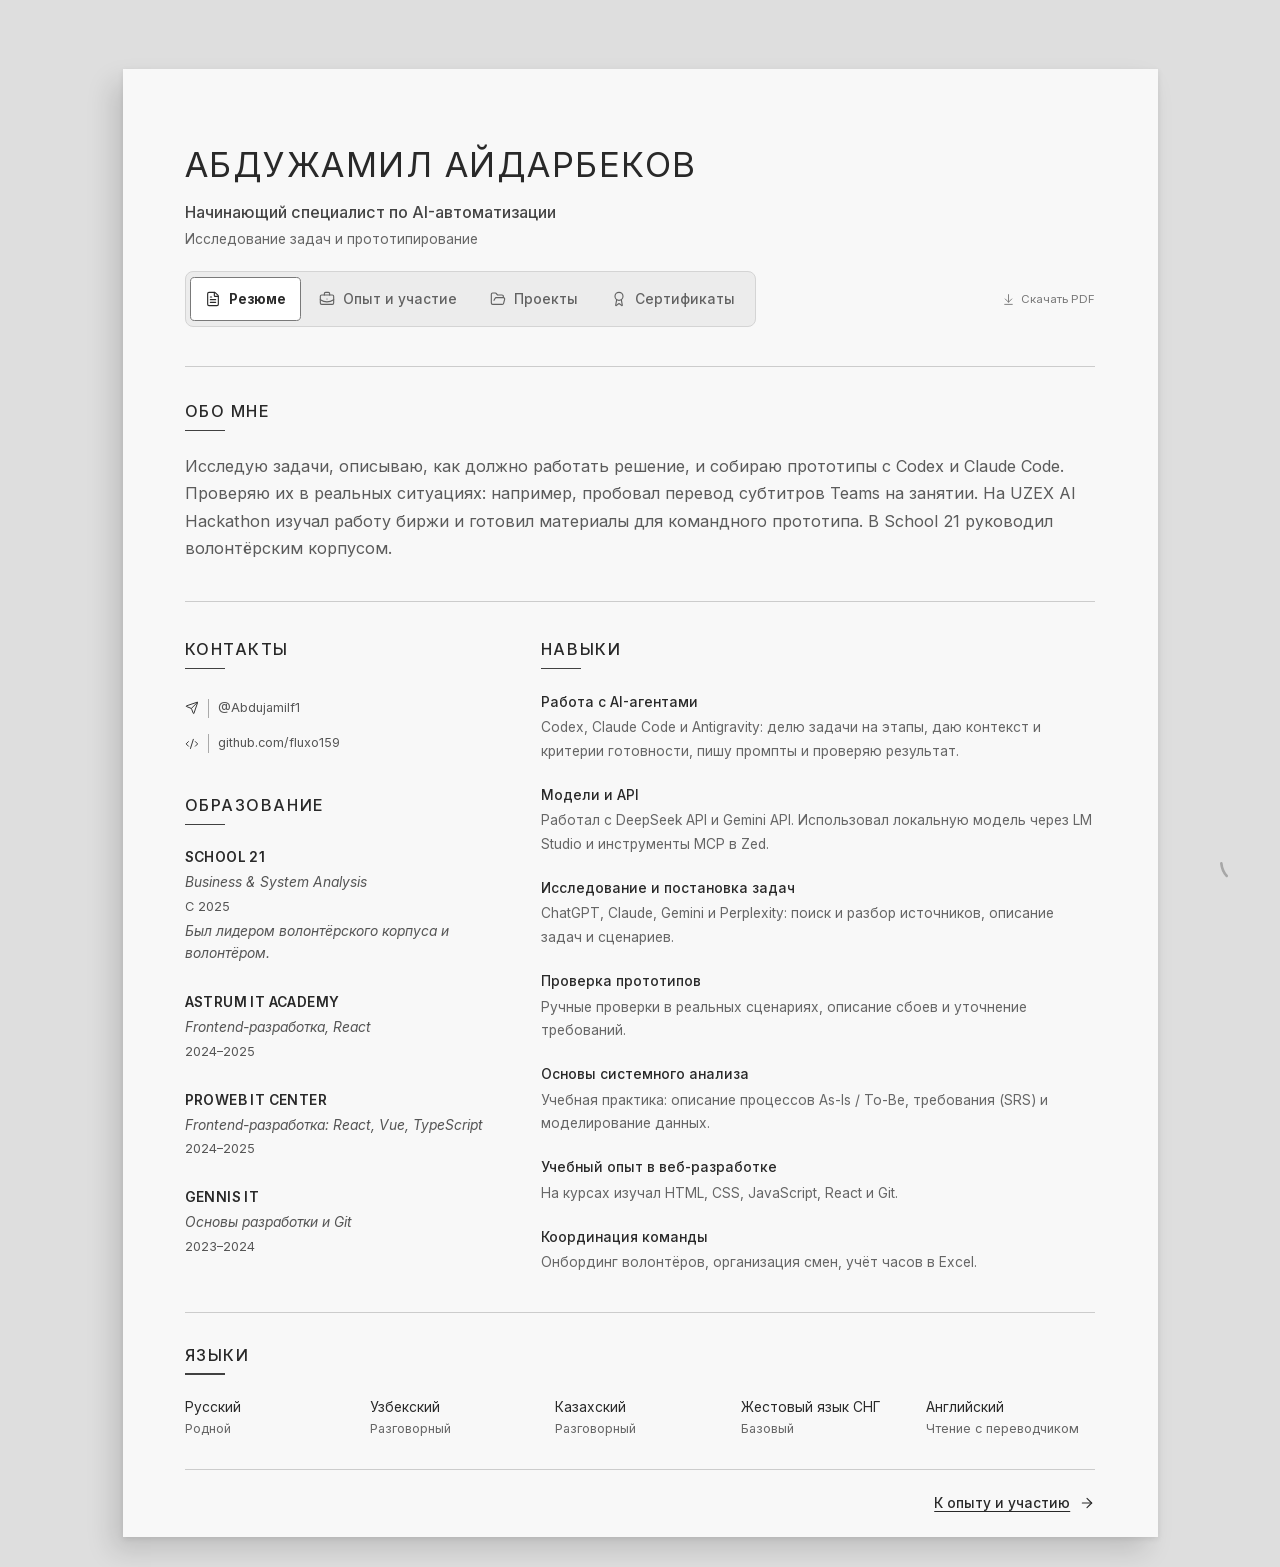
==== commit 6973edc4: "Publish personal CV" ====
--- a/index.html
+++ b/index.html
@@ -1,2 +1,2 @@
-<!DOCTYPE html><html lang="ru"><head><meta charSet="utf-8"/><meta name="viewport" content="width=device-width, initial-scale=1"/><link rel="stylesheet" href="/_next/static/css/global-error.BKtPHKV8.css" data-precedence="vite-rsc/client-reference"/><link rel="stylesheet" href="/_next/static/css/index.BKtPHKV8.css" data-rsc-css-href="/_next/static/css/index.BKtPHKV8.css" data-precedence="vite-rsc/importer-resources"/><link rel="modulepreload" fetchPriority="low" href="/_next/static/chunks/index-DorqOa36.js"/><script src="/_next/static/chunks/rolldown-runtime-C60lm6uB.js" type="module" async=""></script><script src="/_next/static/chunks/framework-D_rUT4EX.js" type="module" async=""></script><link rel="modulepreload" href="/_next/static/chunks/global-error-GkyGxBlL.js" crossorigin=""/><link rel="modulepreload" href="/_next/static/chunks/site-status-BoY7AfiD.js" crossorigin=""/><link rel="modulepreload" href="/_next/static/chunks/scroll-cat-Cgxdnczf.js" crossorigin=""/><link rel="modulepreload" href="/_next/static/chunks/error-q19vY5T-.js" crossorigin=""/><link rel="modulepreload" href="/_next/static/chunks/layout-segment-context--bfzw9M4.js" crossorigin=""/><link rel="modulepreload" href="/_next/static/chunks/smooth-scroll-BqUX6Asz.js" crossorigin=""/><link rel="modulepreload" href="/_next/static/chunks/legacy-resume-anchor-BOhmxzvf.js" crossorigin=""/><link rel="modulepreload" href="/_next/static/chunks/Icon-Ci2Hv__g.js" crossorigin=""/><title>Абдужамил Айдарбеков — Начинающий специалист по AI-автоматизации</title><meta name="description" content="Абдужамил Айдарбеков. Исследование задач, прототипирование с Codex и Claude Code и проверка решений. Проекты, опыт и сертификаты."/><meta property="og:title" content="Абдужамил Айдарбеков — Начинающий специалист по AI-автоматизации"/><meta property="og:description" content="Абдужамил Айдарбеков. Исследование задач, прототипирование с Codex и Claude Code и проверка решений. Проекты, опыт и сертификаты."/><meta property="og:url" content="https://fluxo159.github.io"/><meta property="og:site_name" content="Абдужамил Айдарбеков — CV"/><meta property="og:type" content="website"/><meta property="og:locale" content="ru_RU"/><meta property="og:image" content="https://fluxo159.github.io/social-preview.png"/><meta property="og:image:width" content="1200"/><meta property="og:image:height" content="630"/><meta property="og:image:alt" content="Абдужамил Айдарбеков — Начинающий специалист по AI-автоматизации. Исследование задач и прототипирование."/><meta name="twitter:card" content="summary_large_image"/><meta name="twitter:title" content="Абдужамил Айдарбеков — Начинающий специалист по AI-автоматизации"/><meta name="twitter:description" content="Абдужамил Айдарбеков. Исследование задач, прототипирование с Codex и Claude Code и проверка решений. Проекты, опыт и сертификаты."/><meta name="twitter:image" content="https://fluxo159.github.io/social-preview.png"/><link rel="shortcut icon" href="/favicon.svg"/><link rel="icon" href="/favicon.svg"/><link rel="canonical" href="https://fluxo159.github.io"/><script>Object.assign(((self[Symbol.for("vinext.navigationRuntime")]??={bootstrap:{routeManifest:null},functions:{}}).bootstrap.rsc??={rsc:[]}),{params:{},nav:{"pathname":"/","searchParams":[]}})</script><link rel="modulepreload" href="/_next/static/chunks/index-DorqOa36.js" />
-</head><body><a class="skip-link" href="#profile">К содержанию резюме</a><main class="resume"><header class="resume-header"><h1>Абдужамил Айдарбеков</h1><p class="resume-role">Начинающий специалист по AI-автоматизации<span>Исследование задач и прототипирование</span></p><div class="header-bottom"><nav class="document-nav" aria-label="Разделы сайта"><a href="/" aria-current="page"><svg xmlns="http://www.w3.org/2000/svg" width="16" height="16" viewBox="0 0 24 24" fill="none" stroke="currentColor" stroke-width="2" stroke-linecap="round" stroke-linejoin="round" class="lucide lucide-file-text" aria-hidden="true"><path d="M6 22a2 2 0 0 1-2-2V4a2 2 0 0 1 2-2h8a2.4 2.4 0 0 1 1.704.706l3.588 3.588A2.4 2.4 0 0 1 20 8v12a2 2 0 0 1-2 2z"></path><path d="M14 2v5a1 1 0 0 0 1 1h5"></path><path d="M10 9H8"></path><path d="M16 13H8"></path><path d="M16 17H8"></path></svg>Резюме</a><a href="/experience"><svg xmlns="http://www.w3.org/2000/svg" width="16" height="16" viewBox="0 0 24 24" fill="none" stroke="currentColor" stroke-width="2" stroke-linecap="round" stroke-linejoin="round" class="lucide lucide-briefcase-business" aria-hidden="true"><path d="M12 12h.01"></path><path d="M16 6V4a2 2 0 0 0-2-2h-4a2 2 0 0 0-2 2v2"></path><path d="M22 13a18.15 18.15 0 0 1-20 0"></path><rect width="20" height="14" x="2" y="6" rx="2"></rect></svg>Опыт и участие</a><a href="/projects"><svg xmlns="http://www.w3.org/2000/svg" width="16" height="16" viewBox="0 0 24 24" fill="none" stroke="currentColor" stroke-width="2" stroke-linecap="round" stroke-linejoin="round" class="lucide lucide-folder-open" aria-hidden="true"><path d="m6 14 1.5-2.9A2 2 0 0 1 9.24 10H20a2 2 0 0 1 1.94 2.5l-1.54 6a2 2 0 0 1-1.95 1.5H4a2 2 0 0 1-2-2V5a2 2 0 0 1 2-2h3.9a2 2 0 0 1 1.69.9l.81 1.2a2 2 0 0 0 1.67.9H18a2 2 0 0 1 2 2v2"></path></svg>Проекты</a><a href="/certificates"><svg xmlns="http://www.w3.org/2000/svg" width="16" height="16" viewBox="0 0 24 24" fill="none" stroke="currentColor" stroke-width="2" stroke-linecap="round" stroke-linejoin="round" class="lucide lucide-award" aria-hidden="true"><path d="m15.477 12.89 1.515 8.526a.5.5 0 0 1-.81.47l-3.58-2.687a1 1 0 0 0-1.197 0l-3.586 2.686a.5.5 0 0 1-.81-.469l1.514-8.526"></path><circle cx="12" cy="8" r="6"></circle></svg>Сертификаты</a></nav><a class="header-download" href="/Abdujamil_Aydarbekov_CV.pdf" download=""><svg xmlns="http://www.w3.org/2000/svg" width="13" height="13" viewBox="0 0 24 24" fill="none" stroke="currentColor" stroke-width="2" stroke-linecap="round" stroke-linejoin="round" class="lucide lucide-arrow-down-to-line" aria-hidden="true"><path d="M12 17V3"></path><path d="m6 11 6 6 6-6"></path><path d="M19 21H5"></path></svg>Скачать PDF</a></div></header><section class="profile" id="profile" aria-labelledby="profile-heading"><h2 class="section-title" id="profile-heading">Обо мне</h2><p>Исследую задачи, описываю, как должно работать решение, и собираю прототипы с Codex и Claude Code. Проверяю их в реальных ситуациях: например, пробовал перевод субтитров Teams на занятии. На UZEX AI Hackathon изучал работу биржи и готовил материалы для командного прототипа. В School 21 руководил волонтёрским корпусом.</p></section><div class="resume-overview"><div class="resume-background"><section id="contact" aria-labelledby="contact-heading"><h2 class="section-title" id="contact-heading">Контакты</h2><address class="contact-list"><a href="https://t.me/Abdujamilf1" target="_blank" rel="noreferrer"><svg xmlns="http://www.w3.org/2000/svg" width="24" height="24" viewBox="0 0 24 24" fill="none" stroke="currentColor" stroke-width="2" stroke-linecap="round" stroke-linejoin="round" class="lucide lucide-send" aria-hidden="true"><path d="M14.536 21.686a.5.5 0 0 0 .937-.024l6.5-19a.496.496 0 0 0-.635-.635l-19 6.5a.5.5 0 0 0-.024.937l7.93 3.18a2 2 0 0 1 1.112 1.11z"></path><path d="m21.854 2.147-10.94 10.939"></path></svg><span>@Abdujamilf1</span></a><a href="https://github.com/fluxo159" target="_blank" rel="noreferrer"><svg xmlns="http://www.w3.org/2000/svg" width="24" height="24" viewBox="0 0 24 24" fill="none" stroke="currentColor" stroke-width="2" stroke-linecap="round" stroke-linejoin="round" class="lucide lucide-code-xml" aria-hidden="true"><path d="m18 16 4-4-4-4"></path><path d="m6 8-4 4 4 4"></path><path d="m14.5 4-5 16"></path></svg><span>github.com/fluxo159</span></a></address></section><section id="education" aria-labelledby="education-heading"><h2 class="section-title" id="education-heading">Образование</h2><div class="education-entry"><h3>School 21</h3><p>Business &amp; System Analysis</p><time>С 2025</time><p>Был лидером волонтёрского корпуса и волонтёром.</p></div><div class="education-entry"><h3>Astrum IT Academy</h3><p>Frontend-разработка, React</p><time>2024–2025</time></div><div class="education-entry"><h3>ProWeb IT Center</h3><p>Frontend-разработка: React, Vue, TypeScript</p><time>2024–2025</time></div><div class="education-entry"><h3>Gennis IT</h3><p>Основы разработки и Git</p><time>2023–2024</time></div></section></div><section id="skills" aria-labelledby="skills-heading"><h2 class="section-title" id="skills-heading">Навыки</h2><dl class="skills"><div><dt>Работа с AI-агентами</dt><dd>Codex, Claude Code и Antigravity: делю задачи на этапы, даю контекст и критерии готовности, пишу промпты и проверяю результат.</dd></div><div><dt>Модели и API</dt><dd>Работал с DeepSeek API и Gemini API. Использовал локальную модель через LM Studio и инструменты MCP в Zed.</dd></div><div><dt>Исследование и постановка задач</dt><dd>ChatGPT, Claude, Gemini и Perplexity: поиск и разбор источников, описание задач и сценариев.</dd></div><div><dt>Проверка прототипов</dt><dd>Ручные проверки в реальных сценариях, описание сбоев и уточнение требований.</dd></div><div><dt>Основы системного анализа</dt><dd>Учебная практика: описание процессов As-Is / To-Be, требования (SRS) и моделирование данных.</dd></div><div><dt>Учебный опыт в веб-разработке</dt><dd>На курсах изучал HTML, CSS, JavaScript, React и Git.</dd></div><div><dt>Координация команды</dt><dd>Онбординг волонтёров, организация смен, учёт часов в Excel.</dd></div></dl></section></div><section class="resume-languages" id="languages" aria-labelledby="languages-heading"><h2 class="section-title" id="languages-heading">Языки</h2><dl class="languages"><div><dt>Русский</dt><dd>Родной</dd></div><div><dt>Узбекский</dt><dd>Разговорный</dd></div><div><dt>Казахский</dt><dd>Разговорный</dd></div><div><dt>Жестовый язык СНГ</dt><dd>Базовый</dd></div><div><dt>Английский</dt><dd>Чтение с переводчиком</dd></div></dl></section><footer class="section-navigation"><a href="/experience">К опыту и участию <svg xmlns="http://www.w3.org/2000/svg" width="16" height="16" viewBox="0 0 24 24" fill="none" stroke="currentColor" stroke-width="2" stroke-linecap="round" stroke-linejoin="round" class="lucide lucide-arrow-right" aria-hidden="true"><path d="M5 12h14"></path><path d="m12 5 7 7-7 7"></path></svg></a></footer></main><div class="scroll-cat" aria-hidden="true"><svg viewBox="95 85 220 210" width="48" height="48" focusable="false"><defs><filter id="scroll-cat-brush-_R_2i_" x="-10%" y="-10%" width="120%" height="120%"><feTurbulence type="fractalNoise" baseFrequency="0.04" numOctaves="3" result="noise" seed="2"></feTurbulence><feDisplacementMap in="SourceGraphic" in2="noise" scale="2.2" xChannelSelector="R" yChannelSelector="G"></feDisplacementMap></filter></defs><g filter="url(#scroll-cat-brush-_R_2i_)"><path data-cat-part="body" d="M 144 263 C 102 215, 112 128, 178 106 C 242 86, 294 128, 294 198 C 294 262, 236 290, 185 274 C 152 263, 150 214, 169 194 L 183 162 L 198 186 C 210 186, 221 186, 232 185 L 246 160 L 254 192" fill="none" stroke="currentColor" stroke-width="12" stroke-linecap="round" stroke-linejoin="round" style="opacity:0"></path><circle data-cat-part="left-eye" cx="187" cy="215" r="5.8" fill="currentColor" style="transform-origin:187px 215px;transform:scale(0);opacity:0"></circle><circle data-cat-part="right-eye" cx="239" cy="214" r="5.8" fill="currentColor" style="transform-origin:239px 214px;transform:scale(0);opacity:0"></circle><path data-cat-part="nose" d="M 207 229 L 213 219 L 219 229" fill="none" stroke="currentColor" stroke-width="7.5" stroke-linecap="round" stroke-linejoin="round" style="opacity:0"></path><circle data-cat-part="nose-dot" cx="213" cy="222" r="2.5" fill="currentColor" style="transform-origin:213px 222px;transform:scale(0);opacity:0"></circle></g></svg></div><script type="module" src="/_next/static/chunks/index-DorqOa36.js" id="_R_" async=""></script><script>((self[Symbol.for("vinext.navigationRuntime")]??={bootstrap:{routeManifest:null},functions:{}}).bootstrap.rsc??={rsc:[]}).rsc.push("0:{\"page:/\":\"$L1\",\"layout:/\":\"$L2\",\"route:/\":\"$L3\",\"__route\":\"route:/\",\"__interceptionContext\":null,\"__layoutIds\":[\"layout:/\"],\"__rootLayout\":\"/\",\"__bfcacheSegmentIdentities\":{\"layout:/\":\"[\\\"layout\\\",\\\"layout:/\\\",\\\"root-boundary:/\\\",\\\"\\\"]\",\"page:/\":\"[\\\"page\\\",\\\"page:/\\\",\\\"root-boundary:/\\\",\\\"\\\"]\"},\"__srcPage\":[\"page\"],\"__layoutFlags\":{\"layout:/\":\"s\"},\"__artifactCompatibility\":{\"schemaVersion\":1,\"graphVersion\":\"app-route-graph:1177fd80f83fa7b0\",\"deploymentVersion\":\"d506b7af-ae2b-442a-9453-385def38b5d8\",\"appElementsSchemaVersion\":1,\"rscPayloadSchemaVersion\":1,\"rootBoundaryId\":\"/\",\"renderEpoch\":null}}\n")</script><script>((self[Symbol.for("vinext.navigationRuntime")]??={bootstrap:{routeManifest:null},functions:{}}).bootstrap.rsc??={rsc:[]}).rsc.push("4:I[\"8c0f216c4604\",[],\"Children\",1]\n")</script><script>((self[Symbol.for("vinext.navigationRuntime")]??={bootstrap:{routeManifest:null},functions:{}}).bootstrap.rsc??={rsc:[]}).rsc.push("5:I[\"8687e126cdb5\",[],\"ScrollCat\",1]\n")</script><script>((self[Symbol.for("vinext.navigationRuntime")]??={bootstrap:{routeManifest:null},functions:{}}).bootstrap.rsc??={rsc:[]}).rsc.push("6:I[\"d10887734b25\",[],\"SmoothScroll\",1]\n")</script><script>((self[Symbol.for("vinext.navigationRuntime")]??={bootstrap:{routeManifest:null},functions:{}}).bootstrap.rsc??={rsc:[]}).rsc.push("7:I[\"593f344dc510\",[],\"GlobalErrorBoundary\",1]\n")</script><script>((self[Symbol.for("vinext.navigationRuntime")]??={bootstrap:{routeManifest:null},functions:{}}).bootstrap.rsc??={rsc:[]}).rsc.push("8:I[\"0b874ad30386\",[],\"default\",1]\n")</script><script>((self[Symbol.for("vinext.navigationRuntime")]??={bootstrap:{routeManifest:null},functions:{}}).bootstrap.rsc??={rsc:[]}).rsc.push("9:I[\"593f344dc510\",[],\"ErrorBoundary\",1]\n")</script><script>((self[Symbol.for("vinext.navigationRuntime")]??={bootstrap:{routeManifest:null},functions:{}}).bootstrap.rsc??={rsc:[]}).rsc.push("a:I[\"8c4b52fd2ed3\",[],\"default\",1]\n")</script><script>((self[Symbol.for("vinext.navigationRuntime")]??={bootstrap:{routeManifest:null},functions:{}}).bootstrap.rsc??={rsc:[]}).rsc.push("b:I[\"15c18cfaeeff\",[],\"LayoutSegmentProvider\",1]\n")</script><script>((self[Symbol.for("vinext.navigationRuntime")]??={bootstrap:{routeManifest:null},functions:{}}).bootstrap.rsc??={rsc:[]}).rsc.push("c:I[\"8c0f216c4604\",[],\"Slot\",1]\n")</script><script>((self[Symbol.for("vinext.navigationRuntime")]??={bootstrap:{routeManifest:null},functions:{}}).bootstrap.rsc??={rsc:[]}).rsc.push("d:I[\"a9bbde40cf2d\",[],\"default\",1]\n")</script><script>((self[Symbol.for("vinext.navigationRuntime")]??={bootstrap:{routeManifest:null},functions:{}}).bootstrap.rsc??={rsc:[]}).rsc.push("e:I[\"593f344dc510\",[],\"NotFoundBoundary\",1]\n")</script><script>((self[Symbol.for("vinext.navigationRuntime")]??={bootstrap:{routeManifest:null},functions:{}}).bootstrap.rsc??={rsc:[]}).rsc.push("f:I[\"c522979f12d6\",[],\"SiteStatus\",1]\n")</script><script>((self[Symbol.for("vinext.navigationRuntime")]??={bootstrap:{routeManifest:null},functions:{}}).bootstrap.rsc??={rsc:[]}).rsc.push("10:I[\"9276801271d6\",[],\"AppRouterScrollTarget\",1]\n")</script><script>((self[Symbol.for("vinext.navigationRuntime")]??={bootstrap:{routeManifest:null},functions:{}}).bootstrap.rsc??={rsc:[]}).rsc.push("11:I[\"593f344dc510\",[],\"RedirectBoundary\",1]\n")</script><script>((self[Symbol.for("vinext.navigationRuntime")]??={bootstrap:{routeManifest:null},functions:{}}).bootstrap.rsc??={rsc:[]}).rsc.push(":HL[\"/_next/static/css/index.BKtPHKV8.css\",\"style\"     ]\n")</script><script>((self[Symbol.for("vinext.navigationRuntime")]??={bootstrap:{routeManifest:null},functions:{}}).bootstrap.rsc??={rsc:[]}).rsc.push("2:[[[\"$\",\"link\",\"css:/_next/static/css/index.BKtPHKV8.css\",{\"rel\":\"stylesheet\",\"precedence\":\"vite-rsc/importer-resources\",\"href\":\"/_next/static/css/index.BKtPHKV8.css\",\"data-rsc-css-href\":\"/_next/static/css/index.BKtPHKV8.css\"}],\"$undefined\"],[\"$\",\"html\",null,{\"lang\":\"ru\",\"children\":[\"$\",\"body\",null,{\"children\":[[\"$\",\"$L4\",null,{}],[\"$\",\"$L5\",null,{}],[\"$\",\"$L6\",null,{}]]}]}]]\n")</script><script>((self[Symbol.for("vinext.navigationRuntime")]??={bootstrap:{routeManifest:null},functions:{}}).bootstrap.rsc??={rsc:[]}).rsc.push("3:[[[\"$\",\"meta\",null,{\"charSet\":\"utf-8\"}],[[\"$\",\"title\",\"0\",{\"children\":\"Абдужамил Айдарбеков — Начинающий специалист по AI-автоматизации\"}],[\"$\",\"meta\",\"1\",{\"name\":\"description\",\"content\":\"Абдужамил Айдарбеков. Исследование задач, прототипирование с Codex и Claude Code и проверка решений. Проекты, опыт и сертификаты.\"}],[\"$\",\"meta\",\"2\",{\"property\":\"og:title\",\"content\":\"Абдужамил Айдарбеков — Начинающий специалист по AI-автоматизации\"}],[\"$\",\"meta\",\"3\",{\"property\":\"og:description\",\"content\":\"Абдужамил Айдарбеков. Исследование задач, прототипирование с Codex и Claude Code и проверка решений. Проекты, опыт и сертификаты.\"}],[\"$\",\"meta\",\"4\",{\"property\":\"og:url\",\"content\":\"https://fluxo159.github.io\"}],[\"$\",\"meta\",\"5\",{\"property\":\"og:site_name\",\"content\":\"Абдужамил Айдарбеков — CV\"}],[\"$\",\"meta\",\"6\",{\"property\":\"og:type\",\"content\":\"website\"}],[\"$\",\"meta\",\"7\",{\"property\":\"og:locale\",\"content\":\"ru_RU\"}],[\"$\",\"meta\",\"8\",{\"property\":\"og:image\",\"content\":\"https://fluxo159.github.io/social-preview.png\"}],[\"$\",\"meta\",\"9\",{\"property\":\"og:image:width\",\"content\":\"1200\"}],[\"$\",\"meta\",\"10\",{\"property\":\"og:image:height\",\"content\":\"630\"}],[\"$\",\"meta\",\"11\",{\"property\":\"og:image:alt\",\"content\":\"Абдужамил Айдарбеков — Начинающий специалист по AI-автоматизации. Исследование задач и прототипирование.\"}],[\"$\",\"meta\",\"12\",{\"name\":\"twitter:card\",\"content\":\"summary_large_image\"}],[\"$\",\"meta\",\"13\",{\"name\":\"twitter:title\",\"content\":\"Абдужамил Айдарбеков — Начинающий специалист по AI-автоматизации\"}],[\"$\",\"meta\",\"14\",{\"name\":\"twitter:description\",\"content\":\"Абдужамил Айдарбеков. Исследование задач, прототипирование с Codex и Claude Code и проверка решений. Проекты, опыт и сертификаты.\"}],[\"$\",\"meta\",\"15\",{\"name\":\"twitter:image\",\"content\":\"https://fluxo159.github.io/social-preview.png\"}],[\"$\",\"link\",\"16\",{\"data-vinext-streamed-icon\":\"$undefined\",\"rel\":\"shortcut icon\",\"href\":\"/favicon.svg\",\"type\":\"$undefined\",\"sizes\":\"$undefined\",\"color\":\"$undefined\",\"media\":\"$undefined\",\"fetchPriority\":\"$undefined\"}],[\"$\",\"link\",\"17\",{\"data-vinext-streamed-icon\":\"$undefined\",\"rel\":\"icon\",\"href\":\"/favicon.svg\",\"type\":\"$undefined\",\"sizes\":\"$undefined\",\"color\":\"$undefined\",\"media\":\"$undefined\",\"fetchPriority\":\"$undefined\"}],[\"$\",\"link\",\"18\",{\"rel\":\"canonical\",\"href\":\"https://fluxo159.github.io\"}]],[[\"$\",\"meta\",\"0\",{\"name\":\"viewport\",\"content\":\"width=device-width, initial-scale=1\"}]]],[\"$\",\"$L7\",null,{\"fallback\":\"$8\",\"children\":[\"$\",\"$L9\",null,{\"fallback\":\"$a\",\"children\":[\"$\",\"$Lb\",null,{\"providerId\":\"layout:/\",\"segmentMap\":{\"children\":[]},\"children\":[\"$\",\"$Lc\",null,{\"id\":\"layout:/\",\"parallelSlots\":\"$undefined\",\"children\":[\"$\",\"$L9\",null,{\"resetKey\":\"\",\"fallback\":\"$d\",\"children\":[\"$\",\"$Le\",null,{\"resetKey\":\"\",\"fallback\":[\"$\",\"$Lf\",null,{\"state\":\"not-found\"}],\"children\":[\"$\",\"$Le\",null,{\"resetKey\":\"\",\"fallback\":[\"$\",\"$Lf\",null,{\"state\":\"not-found\"}],\"children\":[\"$\",\"$L10\",null,{\"children\":[\"$\",\"$L11\",null,{\"children\":[[\"$\",\"$Lb\",null,{\"providerId\":\"page:/\",\"segmentMap\":{\"children\":[\"__PAGE__\"]},\"children\":[\"$\",\"$Lc\",null,{\"id\":\"page:/\"}]}],null]}]}]}]}]}]}]}]}]}],null,null]\n")</script><script>((self[Symbol.for("vinext.navigationRuntime")]??={bootstrap:{routeManifest:null},functions:{}}).bootstrap.rsc??={rsc:[]}).rsc.push("12:I[\"c84da2798d5c\",[],\"LegacyResumeAnchor\",1]\n")</script><script>((self[Symbol.for("vinext.navigationRuntime")]??={bootstrap:{routeManifest:null},functions:{}}).bootstrap.rsc??={rsc:[]}).rsc.push("13:I[\"339f946bc456\",[],\"default\",1]\n")</script><script>((self[Symbol.for("vinext.navigationRuntime")]??={bootstrap:{routeManifest:null},functions:{}}).bootstrap.rsc??={rsc:[]}).rsc.push("1:[[\"$\",\"$L12\",null,{}],[\"$\",\"a\",null,{\"className\":\"skip-link\",\"href\":\"#profile\",\"children\":\"К содержанию резюме\"}],[\"$\",\"main\",null,{\"className\":\"resume\",\"children\":[[\"$\",\"header\",null,{\"className\":\"resume-header\",\"children\":[[\"$\",\"h1\",null,{\"children\":\"Абдужамил Айдарбеков\"}],[\"$\",\"p\",null,{\"className\":\"resume-role\",\"children\":[\"Начинающий специалист по AI-автоматизации\",[\"$\",\"span\",null,{\"children\":\"Исследование задач и прототипирование\"}]]}],[\"$\",\"div\",null,{\"className\":\"header-bottom\",\"children\":[[\"$\",\"nav\",null,{\"className\":\"document-nav\",\"aria-label\":\"Разделы сайта\",\"children\":[[\"$\",\"a\",null,{\"href\":\"/\",\"aria-current\":\"page\",\"children\":[[\"$\",\"$L13\",null,{\"ref\":\"$undefined\",\"iconNode\":[[\"path\",{\"d\":\"M6 22a2 2 0 0 1-2-2V4a2 2 0 0 1 2-2h8a2.4 2.4 0 0 1 1.704.706l3.588 3.588A2.4 2.4 0 0 1 20 8v12a2 2 0 0 1-2 2z\",\"key\":\"1oefj6\"}],[\"path\",{\"d\":\"M14 2v5a1 1 0 0 0 1 1h5\",\"key\":\"wfsgrz\"}],[\"path\",{\"d\":\"M10 9H8\",\"key\":\"b1mrlr\"}],[\"path\",{\"d\":\"M16 13H8\",\"key\":\"t4e002\"}],[\"path\",{\"d\":\"M16 17H8\",\"key\":\"z1uh3a\"}]],\"className\":\"lucide-file-text\",\"size\":16,\"aria-hidden\":\"true\"}],\"Резюме\"]}],[\"$\",\"a\",null,{\"href\":\"/experience\",\"aria-current\":\"$undefined\",\"children\":[[\"$\",\"$L13\",null,{\"ref\":\"$undefined\",\"iconNode\":[[\"path\",{\"d\":\"M12 12h.01\",\"key\":\"1mp3jc\"}],[\"path\",{\"d\":\"M16 6V4a2 2 0 0 0-2-2h-4a2 2 0 0 0-2 2v2\",\"key\":\"1ksdt3\"}],[\"path\",{\"d\":\"M22 13a18.15 18.15 0 0 1-20 0\",\"key\":\"12hx5q\"}],[\"rect\",{\"width\":\"20\",\"height\":\"14\",\"x\":\"2\",\"y\":\"6\",\"rx\":\"2\",\"key\":\"i6l2r4\"}]],\"className\":\"lucide-briefcase-business\",\"size\":16,\"aria-hidden\":\"true\"}],\"Опыт и участие\"]}],[\"$\",\"a\",null,{\"href\":\"/projects\",\"aria-current\":\"$undefined\",\"children\":[[\"$\",\"$L13\",null,{\"ref\":\"$undefined\",\"iconNode\":[[\"path\",{\"d\":\"m6 14 1.5-2.9A2 2 0 0 1 9.24 10H20a2 2 0 0 1 1.94 2.5l-1.54 6a2 2 0 0 1-1.95 1.5H4a2 2 0 0 1-2-2V5a2 2 0 0 1 2-2h3.9a2 2 0 0 1 1.69.9l.81 1.2a2 2 0 0 0 1.67.9H18a2 2 0 0 1 2 2v2\",\"key\":\"usdka0\"}]],\"className\":\"lucide-folder-open\",\"size\":16,\"aria-hidden\":\"true\"}],\"Проекты\"]}],[\"$\",\"a\",null,{\"href\":\"/certificates\",\"aria-current\":\"$undefined\",\"children\":[[\"$\",\"$L13\",null,{\"ref\":\"$undefined\",\"iconNode\":[[\"path\",{\"d\":\"m15.477 12.89 1.515 8.526a.5.5 0 0 1-.81.47l-3.58-2.687a1 1 0 0 0-1.197 0l-3.586 2.686a.5.5 0 0 1-.81-.469l1.514-8.526\",\"key\":\"1yiouv\"}],[\"circle\",{\"cx\":\"12\",\"cy\":\"8\",\"r\":\"6\",\"key\":\"1vp47v\"}]],\"className\":\"lucide-award\",\"size\":16,\"aria-hidden\":\"true\"}],\"Сертификаты\"]}]]}],[\"$\",\"a\",null,{\"className\":\"header-download\",\"href\":\"/Abdujamil_Aydarbekov_CV.pdf\",\"download\":true,\"children\":[[\"$\",\"$L13\",null,{\"ref\":\"$undefined\",\"iconNode\":[[\"path\",{\"d\":\"M12 17V3\",\"key\":\"1cwfxf\"}],[\"path\",{\"d\":\"m6 11 6 6 6-6\",\"key\":\"12ii2o\"}],[\"path\",{\"d\":\"M19 21H5\",\"key\":\"150jfl\"}]],\"className\":\"lucide-arrow-down-to-line\",\"size\":13}],\"Скачать PDF\"]}]]}]]}],[\"$\",\"section\",null,{\"className\":\"profile\",\"id\":\"profile\",\"aria-labelledby\":\"profile-heading\",\"children\":[[\"$\",\"h2\",null,{\"className\":\"section-title\",\"id\":\"profile-heading\",\"children\":\"Обо мне\"}],[\"$\",\"p\",null,{\"children\":\"Исследую задачи, описываю, как должно работать решение, и собираю прототипы с Codex и Claude Code. Проверяю их в реальных ситуациях: например, пробовал перевод субтитров Teams на занятии. На UZEX AI Hackathon изучал работу биржи и готовил материалы для командного прототипа. В School 21 руководил волонтёрским корпусом.\"}]]}],[\"$\",\"div\",null,{\"className\":\"resume-overview\",\"children\":[[\"$\",\"div\",null,{\"className\":\"resume-background\",\"children\":[[\"$\",\"section\",null,{\"id\":\"contact\",\"aria-labelledby\":\"contact-heading\",\"children\":[[\"$\",\"h2\",null,{\"className\":\"section-title\",\"id\":\"contact-heading\",\"children\":\"Контакты\"}],[\"$\",\"address\",null,{\"className\":\"contact-list\",\"children\":[[\"$\",\"a\",\"https://t.me/Abdujamilf1\",{\"href\":\"https://t.me/Abdujamilf1\",\"target\":\"_blank\",\"rel\":\"noreferrer\",\"children\":[[\"$\",\"$L13\",null,{\"ref\":\"$undefined\",\"iconNode\":[[\"path\",{\"d\":\"M14.536 21.686a.5.5 0 0 0 .937-.024l6.5-19a.496.496 0 0 0-.635-.635l-19 6.5a.5.5 0 0 0-.024.937l7.93 3.18a2 2 0 0 1 1.112 1.11z\",\"key\":\"1ffxy3\"}],[\"path\",{\"d\":\"m21.854 2.147-10.94 10.939\",\"key\":\"12cjpa\"}]],\"className\":\"lucide-send\",\"aria-hidden\":\"true\"}],[\"$\",\"span\",null,{\"children\":\"@Abdujamilf1\"}]]}],[\"$\",\"a\",\"https://github.com/fluxo159\",{\"href\":\"https://github.com/fluxo159\",\"target\":\"_blank\",\"rel\":\"noreferrer\",\"children\":[[\"$\",\"$L13\",null,{\"ref\":\"$undefined\",\"iconNode\":[[\"path\",{\"d\":\"m18 16 4-4-4-4\",\"key\":\"1inbqp\"}],[\"path\",{\"d\":\"m6 8-4 4 4 4\",\"key\":\"15zrgr\"}],[\"path\",{\"d\":\"m14.5 4-5 16\",\"key\":\"e7oirm\"}]],\"className\":\"lucide-code-xml\",\"aria-hidden\":\"true\"}],[\"$\",\"span\",null,{\"children\":\"github.com/fluxo159\"}]]}]]}]]}],[\"$\",\"section\",null,{\"id\":\"education\",\"aria-labelledby\":\"education-heading\",\"children\":[\"$L14\",[\"$L15\",\"$L16\",\"$L17\",\"$L18\"]]}]]}],\"$L19\"]}],\"$L1a\",\"$L1b\"]}]]\n")</script><script>((self[Symbol.for("vinext.navigationRuntime")]??={bootstrap:{routeManifest:null},functions:{}}).bootstrap.rsc??={rsc:[]}).rsc.push("14:[\"$\",\"h2\",null,{\"className\":\"section-title\",\"id\":\"education-heading\",\"children\":\"Образование\"}]\n")</script><script>((self[Symbol.for("vinext.navigationRuntime")]??={bootstrap:{routeManifest:null},functions:{}}).bootstrap.rsc??={rsc:[]}).rsc.push("15:[\"$\",\"div\",\"School 21\",{\"className\":\"education-entry\",\"children\":[[\"$\",\"h3\",null,{\"children\":\"School 21\"}],[\"$\",\"p\",null,{\"children\":\"Business \u0026 System Analysis\"}],[\"$\",\"time\",null,{\"children\":\"С 2025\"}],[\"$\",\"p\",null,{\"children\":\"Был лидером волонтёрского корпуса и волонтёром.\"}]]}]\n")</script><script>((self[Symbol.for("vinext.navigationRuntime")]??={bootstrap:{routeManifest:null},functions:{}}).bootstrap.rsc??={rsc:[]}).rsc.push("16:[\"$\",\"div\",\"Astrum IT Academy\",{\"className\":\"education-entry\",\"children\":[[\"$\",\"h3\",null,{\"children\":\"Astrum IT Academy\"}],[\"$\",\"p\",null,{\"children\":\"Frontend-разработка, React\"}],[\"$\",\"time\",null,{\"children\":\"2024–2025\"}],\"$undefined\"]}]\n")</script><script>((self[Symbol.for("vinext.navigationRuntime")]??={bootstrap:{routeManifest:null},functions:{}}).bootstrap.rsc??={rsc:[]}).rsc.push("17:[\"$\",\"div\",\"ProWeb IT Center\",{\"className\":\"education-entry\",\"children\":[[\"$\",\"h3\",null,{\"children\":\"ProWeb IT Center\"}],[\"$\",\"p\",null,{\"children\":\"Frontend-разработка: React, Vue, TypeScript\"}],[\"$\",\"time\",null,{\"children\":\"2024–2025\"}],\"$undefined\"]}]\n")</script><script>((self[Symbol.for("vinext.navigationRuntime")]??={bootstrap:{routeManifest:null},functions:{}}).bootstrap.rsc??={rsc:[]}).rsc.push("18:[\"$\",\"div\",\"Gennis IT\",{\"className\":\"education-entry\",\"children\":[[\"$\",\"h3\",null,{\"children\":\"Gennis IT\"}],[\"$\",\"p\",null,{\"children\":\"Основы разработки и Git\"}],[\"$\",\"time\",null,{\"children\":\"2023–2024\"}],\"$undefined\"]}]\n")</script><script>((self[Symbol.for("vinext.navigationRuntime")]??={bootstrap:{routeManifest:null},functions:{}}).bootstrap.rsc??={rsc:[]}).rsc.push("19:[\"$\",\"section\",null,{\"id\":\"skills\",\"aria-labelledby\":\"skills-heading\",\"children\":[[\"$\",\"h2\",null,{\"className\":\"section-title\",\"id\":\"skills-heading\",\"children\":\"Навыки\"}],[\"$\",\"dl\",null,{\"className\":\"skills\",\"children\":[[\"$\",\"div\",\"Работа с AI-агентами\",{\"children\":[[\"$\",\"dt\",null,{\"children\":\"Работа с AI-агентами\"}],[\"$\",\"dd\",null,{\"children\":\"Codex, Claude Code и Antigravity: делю задачи на этапы, даю контекст и критерии готовности, пишу промпты и проверяю результат.\"}]]}],[\"$\",\"div\",\"Модели и API\",{\"children\":[[\"$\",\"dt\",null,{\"children\":\"Модели и API\"}],[\"$\",\"dd\",null,{\"children\":\"Работал с DeepSeek API и Gemini API. Использовал локальную модель через LM Studio и инструменты MCP в Zed.\"}]]}],[\"$\",\"div\",\"Исследование и постановка задач\",{\"children\":[[\"$\",\"dt\",null,{\"children\":\"Исследование и постановка задач\"}],[\"$\",\"dd\",null,{\"children\":\"ChatGPT, Claude, Gemini и Perplexity: поиск и разбор источников, описание задач и сценариев.\"}]]}],[\"$\",\"div\",\"Проверка прототипов\",{\"children\":[[\"$\",\"dt\",null,{\"children\":\"Проверка прототипов\"}],[\"$\",\"dd\",null,{\"children\":\"Ручные проверки в реальных сценариях, описание сбоев и уточнение требований.\"}]]}],[\"$\",\"div\",\"Основы системного анализа\",{\"children\":[[\"$\",\"dt\",null,{\"children\":\"Основы системного анализа\"}],[\"$\",\"dd\",null,{\"children\":\"Учебная практика: описание процессов As-Is / To-Be, требования (SRS) и моделирование данных.\"}]]}],[\"$\",\"div\",\"Учебный опыт в веб-разработке\",{\"children\":[[\"$\",\"dt\",null,{\"children\":\"Учебный опыт в веб-разработке\"}],[\"$\",\"dd\",null,{\"children\":\"На курсах изучал HTML, CSS, JavaScript, React и Git.\"}]]}],[\"$\",\"div\",\"Координация команды\",{\"children\":[[\"$\",\"dt\",null,{\"children\":\"Координация команды\"}],[\"$\",\"dd\",null,{\"children\":\"Онбординг волонтёров, организация смен, учёт часов в Excel.\"}]]}]]}]]}]\n")</script><script>((self[Symbol.for("vinext.navigationRuntime")]??={bootstrap:{routeManifest:null},functions:{}}).bootstrap.rsc??={rsc:[]}).rsc.push("1a:[\"$\",\"section\",null,{\"className\":\"resume-languages\",\"id\":\"languages\",\"aria-labelledby\":\"languages-heading\",\"children\":[[\"$\",\"h2\",null,{\"className\":\"section-title\",\"id\":\"languages-heading\",\"children\":\"Языки\"}],[\"$\",\"dl\",null,{\"className\":\"languages\",\"children\":[[\"$\",\"div\",\"Русский\",{\"children\":[[\"$\",\"dt\",null,{\"children\":\"Русский\"}],[\"$\",\"dd\",null,{\"children\":\"Родной\"}]]}],[\"$\",\"div\",\"Узбекский\",{\"children\":[[\"$\",\"dt\",null,{\"children\":\"Узбекский\"}],[\"$\",\"dd\",null,{\"children\":\"Разговорный\"}]]}],[\"$\",\"div\",\"Казахский\",{\"children\":[[\"$\",\"dt\",null,{\"children\":\"Казахский\"}],[\"$\",\"dd\",null,{\"children\":\"Разговорный\"}]]}],[\"$\",\"div\",\"Жестовый язык СНГ\",{\"children\":[[\"$\",\"dt\",null,{\"children\":\"Жестовый язык СНГ\"}],[\"$\",\"dd\",null,{\"children\":\"Базовый\"}]]}],[\"$\",\"div\",\"Английский\",{\"children\":[[\"$\",\"dt\",null,{\"children\":\"Английский\"}],[\"$\",\"dd\",null,{\"children\":\"Чтение с переводчиком\"}]]}]]}]]}]\n")</script><script>((self[Symbol.for("vinext.navigationRuntime")]??={bootstrap:{routeManifest:null},functions:{}}).bootstrap.rsc??={rsc:[]}).rsc.push("1b:[\"$\",\"footer\",null,{\"className\":\"section-navigation\",\"children\":[\"$\",\"a\",null,{\"href\":\"/experience\",\"children\":[\"К опыту и участию \",[\"$\",\"$L13\",null,{\"ref\":\"$undefined\",\"iconNode\":[[\"path\",{\"d\":\"M5 12h14\",\"key\":\"1ays0h\"}],[\"path\",{\"d\":\"m12 5 7 7-7 7\",\"key\":\"xquz4c\"}]],\"className\":\"lucide-arrow-right\",\"size\":16,\"aria-hidden\":\"true\"}]]}]}]\n")</script><script>Object.assign(((self[Symbol.for("vinext.navigationRuntime")]??={bootstrap:{routeManifest:null},functions:{}}).bootstrap.rsc??={rsc:[]}),{"initialCacheKind":"static"});((self[Symbol.for("vinext.navigationRuntime")]??={bootstrap:{routeManifest:null},functions:{}}).bootstrap.rsc??={rsc:[]}).done=true</script></body></html>+<!DOCTYPE html><html lang="ru"><head><meta charSet="utf-8"/><meta name="viewport" content="width=device-width, initial-scale=1"/><link rel="stylesheet" href="/_next/static/css/global-error.DqDT2gRN.css" data-precedence="vite-rsc/client-reference"/><link rel="stylesheet" href="/_next/static/css/index.DqDT2gRN.css" data-rsc-css-href="/_next/static/css/index.DqDT2gRN.css" data-precedence="vite-rsc/importer-resources"/><link rel="modulepreload" fetchPriority="low" href="/_next/static/chunks/index-DyAleczw.js"/><script src="/_next/static/chunks/rolldown-runtime-C60lm6uB.js" type="module" async=""></script><script src="/_next/static/chunks/framework-D_rUT4EX.js" type="module" async=""></script><link rel="modulepreload" href="/_next/static/chunks/global-error-CtdtXkuj.js" crossorigin=""/><link rel="modulepreload" href="/_next/static/chunks/site-status-BoY7AfiD.js" crossorigin=""/><link rel="modulepreload" href="/_next/static/chunks/scroll-cat-Cgxdnczf.js" crossorigin=""/><link rel="modulepreload" href="/_next/static/chunks/error-q19vY5T-.js" crossorigin=""/><link rel="modulepreload" href="/_next/static/chunks/layout-segment-context-BDERZJA_.js" crossorigin=""/><link rel="modulepreload" href="/_next/static/chunks/smooth-scroll-BqUX6Asz.js" crossorigin=""/><link rel="modulepreload" href="/_next/static/chunks/legacy-resume-anchor-BOhmxzvf.js" crossorigin=""/><link rel="modulepreload" href="/_next/static/chunks/Icon-Ci2Hv__g.js" crossorigin=""/><title>Абдужамил Айдарбеков — Начинающий специалист по AI-автоматизации</title><meta name="description" content="Абдужамил Айдарбеков. Исследование задач, прототипирование с Codex и Claude Code и проверка решений. Проекты, опыт и сертификаты."/><meta property="og:title" content="Абдужамил Айдарбеков — Начинающий специалист по AI-автоматизации"/><meta property="og:description" content="Абдужамил Айдарбеков. Исследование задач, прототипирование с Codex и Claude Code и проверка решений. Проекты, опыт и сертификаты."/><meta property="og:url" content="https://fluxo159.github.io"/><meta property="og:site_name" content="Абдужамил Айдарбеков — CV"/><meta property="og:type" content="website"/><meta property="og:locale" content="ru_RU"/><meta property="og:image" content="https://fluxo159.github.io/social-preview.png"/><meta property="og:image:width" content="1200"/><meta property="og:image:height" content="630"/><meta property="og:image:alt" content="Абдужамил Айдарбеков — Начинающий специалист по AI-автоматизации. Исследование задач и прототипирование."/><meta name="twitter:card" content="summary_large_image"/><meta name="twitter:title" content="Абдужамил Айдарбеков — Начинающий специалист по AI-автоматизации"/><meta name="twitter:description" content="Абдужамил Айдарбеков. Исследование задач, прототипирование с Codex и Claude Code и проверка решений. Проекты, опыт и сертификаты."/><meta name="twitter:image" content="https://fluxo159.github.io/social-preview.png"/><link rel="shortcut icon" href="/favicon.svg"/><link rel="icon" href="/favicon.svg"/><link rel="canonical" href="https://fluxo159.github.io"/><script>Object.assign(((self[Symbol.for("vinext.navigationRuntime")]??={bootstrap:{routeManifest:null},functions:{}}).bootstrap.rsc??={rsc:[]}),{params:{},nav:{"pathname":"/","searchParams":[]}})</script><link rel="modulepreload" href="/_next/static/chunks/index-DyAleczw.js" />
+</head><body><a class="skip-link" href="#profile">К содержанию резюме</a><main class="resume"><header class="resume-header"><h1>Абдужамил Айдарбеков</h1><p class="resume-role">Начинающий специалист по AI-автоматизации<span>Исследование задач и прототипирование</span></p><div class="header-bottom"><nav class="document-nav" aria-label="Разделы сайта"><a href="/" aria-current="page"><svg xmlns="http://www.w3.org/2000/svg" width="16" height="16" viewBox="0 0 24 24" fill="none" stroke="currentColor" stroke-width="2" stroke-linecap="round" stroke-linejoin="round" class="lucide lucide-file-text" aria-hidden="true"><path d="M6 22a2 2 0 0 1-2-2V4a2 2 0 0 1 2-2h8a2.4 2.4 0 0 1 1.704.706l3.588 3.588A2.4 2.4 0 0 1 20 8v12a2 2 0 0 1-2 2z"></path><path d="M14 2v5a1 1 0 0 0 1 1h5"></path><path d="M10 9H8"></path><path d="M16 13H8"></path><path d="M16 17H8"></path></svg>Резюме</a><a href="/experience"><svg xmlns="http://www.w3.org/2000/svg" width="16" height="16" viewBox="0 0 24 24" fill="none" stroke="currentColor" stroke-width="2" stroke-linecap="round" stroke-linejoin="round" class="lucide lucide-briefcase-business" aria-hidden="true"><path d="M12 12h.01"></path><path d="M16 6V4a2 2 0 0 0-2-2h-4a2 2 0 0 0-2 2v2"></path><path d="M22 13a18.15 18.15 0 0 1-20 0"></path><rect width="20" height="14" x="2" y="6" rx="2"></rect></svg>Опыт и участие</a><a href="/projects"><svg xmlns="http://www.w3.org/2000/svg" width="16" height="16" viewBox="0 0 24 24" fill="none" stroke="currentColor" stroke-width="2" stroke-linecap="round" stroke-linejoin="round" class="lucide lucide-folder-open" aria-hidden="true"><path d="m6 14 1.5-2.9A2 2 0 0 1 9.24 10H20a2 2 0 0 1 1.94 2.5l-1.54 6a2 2 0 0 1-1.95 1.5H4a2 2 0 0 1-2-2V5a2 2 0 0 1 2-2h3.9a2 2 0 0 1 1.69.9l.81 1.2a2 2 0 0 0 1.67.9H18a2 2 0 0 1 2 2v2"></path></svg>Проекты</a><a href="/certificates"><svg xmlns="http://www.w3.org/2000/svg" width="16" height="16" viewBox="0 0 24 24" fill="none" stroke="currentColor" stroke-width="2" stroke-linecap="round" stroke-linejoin="round" class="lucide lucide-award" aria-hidden="true"><path d="m15.477 12.89 1.515 8.526a.5.5 0 0 1-.81.47l-3.58-2.687a1 1 0 0 0-1.197 0l-3.586 2.686a.5.5 0 0 1-.81-.469l1.514-8.526"></path><circle cx="12" cy="8" r="6"></circle></svg>Сертификаты</a></nav><a class="header-download" href="/Abdujamil_Aydarbekov_CV.pdf" download=""><svg xmlns="http://www.w3.org/2000/svg" width="13" height="13" viewBox="0 0 24 24" fill="none" stroke="currentColor" stroke-width="2" stroke-linecap="round" stroke-linejoin="round" class="lucide lucide-arrow-down-to-line" aria-hidden="true"><path d="M12 17V3"></path><path d="m6 11 6 6 6-6"></path><path d="M19 21H5"></path></svg>Скачать PDF</a></div></header><section class="profile" id="profile" aria-labelledby="profile-heading"><h2 class="section-title" id="profile-heading">Обо мне</h2><p>Исследую задачи, описываю, как должно работать решение, и собираю прототипы с Codex и Claude Code. Проверяю их в реальных ситуациях: например, пробовал перевод субтитров Teams на занятии. На UZEX AI Hackathon изучал работу биржи и готовил материалы для командного прототипа. В School 21 руководил волонтёрским корпусом.</p></section><div class="resume-overview"><div class="resume-background"><section id="contact" aria-labelledby="contact-heading"><h2 class="section-title" id="contact-heading">Контакты</h2><address class="contact-list"><a href="https://t.me/Abdujamilf1" target="_blank" rel="noreferrer"><svg xmlns="http://www.w3.org/2000/svg" width="24" height="24" viewBox="0 0 24 24" fill="none" stroke="currentColor" stroke-width="2" stroke-linecap="round" stroke-linejoin="round" class="lucide lucide-send" aria-hidden="true"><path d="M14.536 21.686a.5.5 0 0 0 .937-.024l6.5-19a.496.496 0 0 0-.635-.635l-19 6.5a.5.5 0 0 0-.024.937l7.93 3.18a2 2 0 0 1 1.112 1.11z"></path><path d="m21.854 2.147-10.94 10.939"></path></svg><span>@Abdujamilf1</span></a><a href="https://github.com/fluxo159" target="_blank" rel="noreferrer"><svg xmlns="http://www.w3.org/2000/svg" width="24" height="24" viewBox="0 0 24 24" fill="none" stroke="currentColor" stroke-width="2" stroke-linecap="round" stroke-linejoin="round" class="lucide lucide-code-xml" aria-hidden="true"><path d="m18 16 4-4-4-4"></path><path d="m6 8-4 4 4 4"></path><path d="m14.5 4-5 16"></path></svg><span>github.com/fluxo159</span></a></address></section><section id="education" aria-labelledby="education-heading"><h2 class="section-title" id="education-heading">Образование</h2><div class="education-entry"><h3>School 21</h3><p>Business &amp; System Analysis</p><time>С 2025</time><p>Был лидером волонтёрского корпуса и волонтёром.</p></div><div class="education-entry"><h3>Astrum IT Academy</h3><p>Frontend-разработка, React</p><time>2024–2025</time></div><div class="education-entry"><h3>ProWeb IT Center</h3><p>Frontend-разработка: React, Vue, TypeScript</p><time>2024–2025</time></div><div class="education-entry"><h3>Gennis IT</h3><p>Основы разработки и Git</p><time>2023–2024</time></div></section></div><section id="skills" aria-labelledby="skills-heading"><h2 class="section-title" id="skills-heading">Навыки</h2><dl class="skills"><div><dt>Работа с AI-агентами</dt><dd>Codex, Claude Code и Antigravity: делю задачи на этапы, даю контекст и критерии готовности, пишу промпты и проверяю результат.</dd></div><div><dt>Модели и API</dt><dd>Работал с DeepSeek API и Gemini API. Использовал локальную модель через LM Studio и инструменты MCP в Zed.</dd></div><div><dt>Исследование и постановка задач</dt><dd>ChatGPT, Claude, Gemini и Perplexity: поиск и разбор источников, описание задач и сценариев.</dd></div><div><dt>Проверка прототипов</dt><dd>Ручные проверки в реальных сценариях, описание сбоев и уточнение требований.</dd></div><div><dt>Основы системного анализа</dt><dd>Учебная практика: описание процессов As-Is / To-Be, требования (SRS) и моделирование данных.</dd></div><div><dt>Учебный опыт в веб-разработке</dt><dd>На курсах изучал HTML, CSS, JavaScript, React и Git.</dd></div><div><dt>Координация команды</dt><dd>Онбординг волонтёров, организация смен, учёт часов в Excel.</dd></div></dl></section></div><section class="resume-languages" id="languages" aria-labelledby="languages-heading"><h2 class="section-title" id="languages-heading">Языки</h2><dl class="languages"><div><dt>Русский</dt><dd>Родной</dd></div><div><dt>Узбекский</dt><dd>Разговорный</dd></div><div><dt>Казахский</dt><dd>Разговорный</dd></div><div><dt>Жестовый язык СНГ</dt><dd>Базовый</dd></div><div><dt>Английский</dt><dd>Чтение с переводчиком</dd></div></dl></section><footer class="section-navigation"><a href="/experience">К опыту и участию <svg xmlns="http://www.w3.org/2000/svg" width="16" height="16" viewBox="0 0 24 24" fill="none" stroke="currentColor" stroke-width="2" stroke-linecap="round" stroke-linejoin="round" class="lucide lucide-arrow-right" aria-hidden="true"><path d="M5 12h14"></path><path d="m12 5 7 7-7 7"></path></svg></a></footer></main><div class="scroll-cat" aria-hidden="true"><svg viewBox="95 85 220 210" width="48" height="48" focusable="false"><defs><filter id="scroll-cat-brush-_R_2i_" x="-10%" y="-10%" width="120%" height="120%"><feTurbulence type="fractalNoise" baseFrequency="0.04" numOctaves="3" result="noise" seed="2"></feTurbulence><feDisplacementMap in="SourceGraphic" in2="noise" scale="2.2" xChannelSelector="R" yChannelSelector="G"></feDisplacementMap></filter></defs><g filter="url(#scroll-cat-brush-_R_2i_)"><path data-cat-part="body" d="M 144 263 C 102 215, 112 128, 178 106 C 242 86, 294 128, 294 198 C 294 262, 236 290, 185 274 C 152 263, 150 214, 169 194 L 183 162 L 198 186 C 210 186, 221 186, 232 185 L 246 160 L 254 192" fill="none" stroke="currentColor" stroke-width="12" stroke-linecap="round" stroke-linejoin="round" style="opacity:0"></path><circle data-cat-part="left-eye" cx="187" cy="215" r="5.8" fill="currentColor" style="transform-origin:187px 215px;transform:scale(0);opacity:0"></circle><circle data-cat-part="right-eye" cx="239" cy="214" r="5.8" fill="currentColor" style="transform-origin:239px 214px;transform:scale(0);opacity:0"></circle><path data-cat-part="nose" d="M 207 229 L 213 219 L 219 229" fill="none" stroke="currentColor" stroke-width="7.5" stroke-linecap="round" stroke-linejoin="round" style="opacity:0"></path><circle data-cat-part="nose-dot" cx="213" cy="222" r="2.5" fill="currentColor" style="transform-origin:213px 222px;transform:scale(0);opacity:0"></circle></g></svg></div><script type="module" src="/_next/static/chunks/index-DyAleczw.js" id="_R_" async=""></script><script>((self[Symbol.for("vinext.navigationRuntime")]??={bootstrap:{routeManifest:null},functions:{}}).bootstrap.rsc??={rsc:[]}).rsc.push("0:{\"page:/\":\"$L1\",\"layout:/\":\"$L2\",\"route:/\":\"$L3\",\"__route\":\"route:/\",\"__interceptionContext\":null,\"__layoutIds\":[\"layout:/\"],\"__rootLayout\":\"/\",\"__bfcacheSegmentIdentities\":{\"layout:/\":\"[\\\"layout\\\",\\\"layout:/\\\",\\\"root-boundary:/\\\",\\\"\\\"]\",\"page:/\":\"[\\\"page\\\",\\\"page:/\\\",\\\"root-boundary:/\\\",\\\"\\\"]\"},\"__srcPage\":[\"page\"],\"__layoutFlags\":{\"layout:/\":\"s\"},\"__artifactCompatibility\":{\"schemaVersion\":1,\"graphVersion\":\"app-route-graph:1177fd80f83fa7b0\",\"deploymentVersion\":\"f3a1d659-a430-4527-8cfb-cdefc944b9a3\",\"appElementsSchemaVersion\":1,\"rscPayloadSchemaVersion\":1,\"rootBoundaryId\":\"/\",\"renderEpoch\":null}}\n")</script><script>((self[Symbol.for("vinext.navigationRuntime")]??={bootstrap:{routeManifest:null},functions:{}}).bootstrap.rsc??={rsc:[]}).rsc.push("4:I[\"8c0f216c4604\",[],\"Children\",1]\n")</script><script>((self[Symbol.for("vinext.navigationRuntime")]??={bootstrap:{routeManifest:null},functions:{}}).bootstrap.rsc??={rsc:[]}).rsc.push("5:I[\"8687e126cdb5\",[],\"ScrollCat\",1]\n")</script><script>((self[Symbol.for("vinext.navigationRuntime")]??={bootstrap:{routeManifest:null},functions:{}}).bootstrap.rsc??={rsc:[]}).rsc.push("6:I[\"d10887734b25\",[],\"SmoothScroll\",1]\n")</script><script>((self[Symbol.for("vinext.navigationRuntime")]??={bootstrap:{routeManifest:null},functions:{}}).bootstrap.rsc??={rsc:[]}).rsc.push("7:I[\"593f344dc510\",[],\"GlobalErrorBoundary\",1]\n")</script><script>((self[Symbol.for("vinext.navigationRuntime")]??={bootstrap:{routeManifest:null},functions:{}}).bootstrap.rsc??={rsc:[]}).rsc.push("8:I[\"0b874ad30386\",[],\"default\",1]\n")</script><script>((self[Symbol.for("vinext.navigationRuntime")]??={bootstrap:{routeManifest:null},functions:{}}).bootstrap.rsc??={rsc:[]}).rsc.push("9:I[\"593f344dc510\",[],\"ErrorBoundary\",1]\n")</script><script>((self[Symbol.for("vinext.navigationRuntime")]??={bootstrap:{routeManifest:null},functions:{}}).bootstrap.rsc??={rsc:[]}).rsc.push("a:I[\"8c4b52fd2ed3\",[],\"default\",1]\n")</script><script>((self[Symbol.for("vinext.navigationRuntime")]??={bootstrap:{routeManifest:null},functions:{}}).bootstrap.rsc??={rsc:[]}).rsc.push("b:I[\"15c18cfaeeff\",[],\"LayoutSegmentProvider\",1]\n")</script><script>((self[Symbol.for("vinext.navigationRuntime")]??={bootstrap:{routeManifest:null},functions:{}}).bootstrap.rsc??={rsc:[]}).rsc.push("c:I[\"8c0f216c4604\",[],\"Slot\",1]\n")</script><script>((self[Symbol.for("vinext.navigationRuntime")]??={bootstrap:{routeManifest:null},functions:{}}).bootstrap.rsc??={rsc:[]}).rsc.push("d:I[\"a9bbde40cf2d\",[],\"default\",1]\n")</script><script>((self[Symbol.for("vinext.navigationRuntime")]??={bootstrap:{routeManifest:null},functions:{}}).bootstrap.rsc??={rsc:[]}).rsc.push("e:I[\"593f344dc510\",[],\"NotFoundBoundary\",1]\n")</script><script>((self[Symbol.for("vinext.navigationRuntime")]??={bootstrap:{routeManifest:null},functions:{}}).bootstrap.rsc??={rsc:[]}).rsc.push("f:I[\"c522979f12d6\",[],\"SiteStatus\",1]\n")</script><script>((self[Symbol.for("vinext.navigationRuntime")]??={bootstrap:{routeManifest:null},functions:{}}).bootstrap.rsc??={rsc:[]}).rsc.push("10:I[\"9276801271d6\",[],\"AppRouterScrollTarget\",1]\n")</script><script>((self[Symbol.for("vinext.navigationRuntime")]??={bootstrap:{routeManifest:null},functions:{}}).bootstrap.rsc??={rsc:[]}).rsc.push("11:I[\"593f344dc510\",[],\"RedirectBoundary\",1]\n")</script><script>((self[Symbol.for("vinext.navigationRuntime")]??={bootstrap:{routeManifest:null},functions:{}}).bootstrap.rsc??={rsc:[]}).rsc.push(":HL[\"/_next/static/css/index.DqDT2gRN.css\",\"style\"     ]\n")</script><script>((self[Symbol.for("vinext.navigationRuntime")]??={bootstrap:{routeManifest:null},functions:{}}).bootstrap.rsc??={rsc:[]}).rsc.push("2:[[[\"$\",\"link\",\"css:/_next/static/css/index.DqDT2gRN.css\",{\"rel\":\"stylesheet\",\"precedence\":\"vite-rsc/importer-resources\",\"href\":\"/_next/static/css/index.DqDT2gRN.css\",\"data-rsc-css-href\":\"/_next/static/css/index.DqDT2gRN.css\"}],\"$undefined\"],[\"$\",\"html\",null,{\"lang\":\"ru\",\"children\":[\"$\",\"body\",null,{\"children\":[[\"$\",\"$L4\",null,{}],[\"$\",\"$L5\",null,{}],[\"$\",\"$L6\",null,{}]]}]}]]\n")</script><script>((self[Symbol.for("vinext.navigationRuntime")]??={bootstrap:{routeManifest:null},functions:{}}).bootstrap.rsc??={rsc:[]}).rsc.push("3:[[[\"$\",\"meta\",null,{\"charSet\":\"utf-8\"}],[[\"$\",\"title\",\"0\",{\"children\":\"Абдужамил Айдарбеков — Начинающий специалист по AI-автоматизации\"}],[\"$\",\"meta\",\"1\",{\"name\":\"description\",\"content\":\"Абдужамил Айдарбеков. Исследование задач, прототипирование с Codex и Claude Code и проверка решений. Проекты, опыт и сертификаты.\"}],[\"$\",\"meta\",\"2\",{\"property\":\"og:title\",\"content\":\"Абдужамил Айдарбеков — Начинающий специалист по AI-автоматизации\"}],[\"$\",\"meta\",\"3\",{\"property\":\"og:description\",\"content\":\"Абдужамил Айдарбеков. Исследование задач, прототипирование с Codex и Claude Code и проверка решений. Проекты, опыт и сертификаты.\"}],[\"$\",\"meta\",\"4\",{\"property\":\"og:url\",\"content\":\"https://fluxo159.github.io\"}],[\"$\",\"meta\",\"5\",{\"property\":\"og:site_name\",\"content\":\"Абдужамил Айдарбеков — CV\"}],[\"$\",\"meta\",\"6\",{\"property\":\"og:type\",\"content\":\"website\"}],[\"$\",\"meta\",\"7\",{\"property\":\"og:locale\",\"content\":\"ru_RU\"}],[\"$\",\"meta\",\"8\",{\"property\":\"og:image\",\"content\":\"https://fluxo159.github.io/social-preview.png\"}],[\"$\",\"meta\",\"9\",{\"property\":\"og:image:width\",\"content\":\"1200\"}],[\"$\",\"meta\",\"10\",{\"property\":\"og:image:height\",\"content\":\"630\"}],[\"$\",\"meta\",\"11\",{\"property\":\"og:image:alt\",\"content\":\"Абдужамил Айдарбеков — Начинающий специалист по AI-автоматизации. Исследование задач и прототипирование.\"}],[\"$\",\"meta\",\"12\",{\"name\":\"twitter:card\",\"content\":\"summary_large_image\"}],[\"$\",\"meta\",\"13\",{\"name\":\"twitter:title\",\"content\":\"Абдужамил Айдарбеков — Начинающий специалист по AI-автоматизации\"}],[\"$\",\"meta\",\"14\",{\"name\":\"twitter:description\",\"content\":\"Абдужамил Айдарбеков. Исследование задач, прототипирование с Codex и Claude Code и проверка решений. Проекты, опыт и сертификаты.\"}],[\"$\",\"meta\",\"15\",{\"name\":\"twitter:image\",\"content\":\"https://fluxo159.github.io/social-preview.png\"}],[\"$\",\"link\",\"16\",{\"data-vinext-streamed-icon\":\"$undefined\",\"rel\":\"shortcut icon\",\"href\":\"/favicon.svg\",\"type\":\"$undefined\",\"sizes\":\"$undefined\",\"color\":\"$undefined\",\"media\":\"$undefined\",\"fetchPriority\":\"$undefined\"}],[\"$\",\"link\",\"17\",{\"data-vinext-streamed-icon\":\"$undefined\",\"rel\":\"icon\",\"href\":\"/favicon.svg\",\"type\":\"$undefined\",\"sizes\":\"$undefined\",\"color\":\"$undefined\",\"media\":\"$undefined\",\"fetchPriority\":\"$undefined\"}],[\"$\",\"link\",\"18\",{\"rel\":\"canonical\",\"href\":\"https://fluxo159.github.io\"}]],[[\"$\",\"meta\",\"0\",{\"name\":\"viewport\",\"content\":\"width=device-width, initial-scale=1\"}]]],[\"$\",\"$L7\",null,{\"fallback\":\"$8\",\"children\":[\"$\",\"$L9\",null,{\"fallback\":\"$a\",\"children\":[\"$\",\"$Lb\",null,{\"providerId\":\"layout:/\",\"segmentMap\":{\"children\":[]},\"children\":[\"$\",\"$Lc\",null,{\"id\":\"layout:/\",\"parallelSlots\":\"$undefined\",\"children\":[\"$\",\"$L9\",null,{\"resetKey\":\"\",\"fallback\":\"$d\",\"children\":[\"$\",\"$Le\",null,{\"resetKey\":\"\",\"fallback\":[\"$\",\"$Lf\",null,{\"state\":\"not-found\"}],\"children\":[\"$\",\"$Le\",null,{\"resetKey\":\"\",\"fallback\":[\"$\",\"$Lf\",null,{\"state\":\"not-found\"}],\"children\":[\"$\",\"$L10\",null,{\"children\":[\"$\",\"$L11\",null,{\"children\":[[\"$\",\"$Lb\",null,{\"providerId\":\"page:/\",\"segmentMap\":{\"children\":[\"__PAGE__\"]},\"children\":[\"$\",\"$Lc\",null,{\"id\":\"page:/\"}]}],null]}]}]}]}]}]}]}]}]}],null,null]\n")</script><script>((self[Symbol.for("vinext.navigationRuntime")]??={bootstrap:{routeManifest:null},functions:{}}).bootstrap.rsc??={rsc:[]}).rsc.push("12:I[\"c84da2798d5c\",[],\"LegacyResumeAnchor\",1]\n")</script><script>((self[Symbol.for("vinext.navigationRuntime")]??={bootstrap:{routeManifest:null},functions:{}}).bootstrap.rsc??={rsc:[]}).rsc.push("13:I[\"339f946bc456\",[],\"default\",1]\n")</script><script>((self[Symbol.for("vinext.navigationRuntime")]??={bootstrap:{routeManifest:null},functions:{}}).bootstrap.rsc??={rsc:[]}).rsc.push("1:[[\"$\",\"$L12\",null,{}],[\"$\",\"a\",null,{\"className\":\"skip-link\",\"href\":\"#profile\",\"children\":\"К содержанию резюме\"}],[\"$\",\"main\",null,{\"className\":\"resume\",\"children\":[[\"$\",\"header\",null,{\"className\":\"resume-header\",\"children\":[[\"$\",\"h1\",null,{\"children\":\"Абдужамил Айдарбеков\"}],[\"$\",\"p\",null,{\"className\":\"resume-role\",\"children\":[\"Начинающий специалист по AI-автоматизации\",[\"$\",\"span\",null,{\"children\":\"Исследование задач и прототипирование\"}]]}],[\"$\",\"div\",null,{\"className\":\"header-bottom\",\"children\":[[\"$\",\"nav\",null,{\"className\":\"document-nav\",\"aria-label\":\"Разделы сайта\",\"children\":[[\"$\",\"a\",null,{\"href\":\"/\",\"aria-current\":\"page\",\"children\":[[\"$\",\"$L13\",null,{\"ref\":\"$undefined\",\"iconNode\":[[\"path\",{\"d\":\"M6 22a2 2 0 0 1-2-2V4a2 2 0 0 1 2-2h8a2.4 2.4 0 0 1 1.704.706l3.588 3.588A2.4 2.4 0 0 1 20 8v12a2 2 0 0 1-2 2z\",\"key\":\"1oefj6\"}],[\"path\",{\"d\":\"M14 2v5a1 1 0 0 0 1 1h5\",\"key\":\"wfsgrz\"}],[\"path\",{\"d\":\"M10 9H8\",\"key\":\"b1mrlr\"}],[\"path\",{\"d\":\"M16 13H8\",\"key\":\"t4e002\"}],[\"path\",{\"d\":\"M16 17H8\",\"key\":\"z1uh3a\"}]],\"className\":\"lucide-file-text\",\"size\":16,\"aria-hidden\":\"true\"}],\"Резюме\"]}],[\"$\",\"a\",null,{\"href\":\"/experience\",\"aria-current\":\"$undefined\",\"children\":[[\"$\",\"$L13\",null,{\"ref\":\"$undefined\",\"iconNode\":[[\"path\",{\"d\":\"M12 12h.01\",\"key\":\"1mp3jc\"}],[\"path\",{\"d\":\"M16 6V4a2 2 0 0 0-2-2h-4a2 2 0 0 0-2 2v2\",\"key\":\"1ksdt3\"}],[\"path\",{\"d\":\"M22 13a18.15 18.15 0 0 1-20 0\",\"key\":\"12hx5q\"}],[\"rect\",{\"width\":\"20\",\"height\":\"14\",\"x\":\"2\",\"y\":\"6\",\"rx\":\"2\",\"key\":\"i6l2r4\"}]],\"className\":\"lucide-briefcase-business\",\"size\":16,\"aria-hidden\":\"true\"}],\"Опыт и участие\"]}],[\"$\",\"a\",null,{\"href\":\"/projects\",\"aria-current\":\"$undefined\",\"children\":[[\"$\",\"$L13\",null,{\"ref\":\"$undefined\",\"iconNode\":[[\"path\",{\"d\":\"m6 14 1.5-2.9A2 2 0 0 1 9.24 10H20a2 2 0 0 1 1.94 2.5l-1.54 6a2 2 0 0 1-1.95 1.5H4a2 2 0 0 1-2-2V5a2 2 0 0 1 2-2h3.9a2 2 0 0 1 1.69.9l.81 1.2a2 2 0 0 0 1.67.9H18a2 2 0 0 1 2 2v2\",\"key\":\"usdka0\"}]],\"className\":\"lucide-folder-open\",\"size\":16,\"aria-hidden\":\"true\"}],\"Проекты\"]}],[\"$\",\"a\",null,{\"href\":\"/certificates\",\"aria-current\":\"$undefined\",\"children\":[[\"$\",\"$L13\",null,{\"ref\":\"$undefined\",\"iconNode\":[[\"path\",{\"d\":\"m15.477 12.89 1.515 8.526a.5.5 0 0 1-.81.47l-3.58-2.687a1 1 0 0 0-1.197 0l-3.586 2.686a.5.5 0 0 1-.81-.469l1.514-8.526\",\"key\":\"1yiouv\"}],[\"circle\",{\"cx\":\"12\",\"cy\":\"8\",\"r\":\"6\",\"key\":\"1vp47v\"}]],\"className\":\"lucide-award\",\"size\":16,\"aria-hidden\":\"true\"}],\"Сертификаты\"]}]]}],[\"$\",\"a\",null,{\"className\":\"header-download\",\"href\":\"/Abdujamil_Aydarbekov_CV.pdf\",\"download\":true,\"children\":[[\"$\",\"$L13\",null,{\"ref\":\"$undefined\",\"iconNode\":[[\"path\",{\"d\":\"M12 17V3\",\"key\":\"1cwfxf\"}],[\"path\",{\"d\":\"m6 11 6 6 6-6\",\"key\":\"12ii2o\"}],[\"path\",{\"d\":\"M19 21H5\",\"key\":\"150jfl\"}]],\"className\":\"lucide-arrow-down-to-line\",\"size\":13}],\"Скачать PDF\"]}]]}]]}],[\"$\",\"section\",null,{\"className\":\"profile\",\"id\":\"profile\",\"aria-labelledby\":\"profile-heading\",\"children\":[[\"$\",\"h2\",null,{\"className\":\"section-title\",\"id\":\"profile-heading\",\"children\":\"Обо мне\"}],[\"$\",\"p\",null,{\"children\":\"Исследую задачи, описываю, как должно работать решение, и собираю прототипы с Codex и Claude Code. Проверяю их в реальных ситуациях: например, пробовал перевод субтитров Teams на занятии. На UZEX AI Hackathon изучал работу биржи и готовил материалы для командного прототипа. В School 21 руководил волонтёрским корпусом.\"}]]}],[\"$\",\"div\",null,{\"className\":\"resume-overview\",\"children\":[[\"$\",\"div\",null,{\"className\":\"resume-background\",\"children\":[[\"$\",\"section\",null,{\"id\":\"contact\",\"aria-labelledby\":\"contact-heading\",\"children\":[[\"$\",\"h2\",null,{\"className\":\"section-title\",\"id\":\"contact-heading\",\"children\":\"Контакты\"}],[\"$\",\"address\",null,{\"className\":\"contact-list\",\"children\":[[\"$\",\"a\",\"https://t.me/Abdujamilf1\",{\"href\":\"https://t.me/Abdujamilf1\",\"target\":\"_blank\",\"rel\":\"noreferrer\",\"children\":[[\"$\",\"$L13\",null,{\"ref\":\"$undefined\",\"iconNode\":[[\"path\",{\"d\":\"M14.536 21.686a.5.5 0 0 0 .937-.024l6.5-19a.496.496 0 0 0-.635-.635l-19 6.5a.5.5 0 0 0-.024.937l7.93 3.18a2 2 0 0 1 1.112 1.11z\",\"key\":\"1ffxy3\"}],[\"path\",{\"d\":\"m21.854 2.147-10.94 10.939\",\"key\":\"12cjpa\"}]],\"className\":\"lucide-send\",\"aria-hidden\":\"true\"}],[\"$\",\"span\",null,{\"children\":\"@Abdujamilf1\"}]]}],[\"$\",\"a\",\"https://github.com/fluxo159\",{\"href\":\"https://github.com/fluxo159\",\"target\":\"_blank\",\"rel\":\"noreferrer\",\"children\":[[\"$\",\"$L13\",null,{\"ref\":\"$undefined\",\"iconNode\":[[\"path\",{\"d\":\"m18 16 4-4-4-4\",\"key\":\"1inbqp\"}],[\"path\",{\"d\":\"m6 8-4 4 4 4\",\"key\":\"15zrgr\"}],[\"path\",{\"d\":\"m14.5 4-5 16\",\"key\":\"e7oirm\"}]],\"className\":\"lucide-code-xml\",\"aria-hidden\":\"true\"}],[\"$\",\"span\",null,{\"children\":\"github.com/fluxo159\"}]]}]]}]]}],[\"$\",\"section\",null,{\"id\":\"education\",\"aria-labelledby\":\"education-heading\",\"children\":[\"$L14\",[\"$L15\",\"$L16\",\"$L17\",\"$L18\"]]}]]}],\"$L19\"]}],\"$L1a\",\"$L1b\"]}]]\n")</script><script>((self[Symbol.for("vinext.navigationRuntime")]??={bootstrap:{routeManifest:null},functions:{}}).bootstrap.rsc??={rsc:[]}).rsc.push("14:[\"$\",\"h2\",null,{\"className\":\"section-title\",\"id\":\"education-heading\",\"children\":\"Образование\"}]\n")</script><script>((self[Symbol.for("vinext.navigationRuntime")]??={bootstrap:{routeManifest:null},functions:{}}).bootstrap.rsc??={rsc:[]}).rsc.push("15:[\"$\",\"div\",\"School 21\",{\"className\":\"education-entry\",\"children\":[[\"$\",\"h3\",null,{\"children\":\"School 21\"}],[\"$\",\"p\",null,{\"children\":\"Business \u0026 System Analysis\"}],[\"$\",\"time\",null,{\"children\":\"С 2025\"}],[\"$\",\"p\",null,{\"children\":\"Был лидером волонтёрского корпуса и волонтёром.\"}]]}]\n")</script><script>((self[Symbol.for("vinext.navigationRuntime")]??={bootstrap:{routeManifest:null},functions:{}}).bootstrap.rsc??={rsc:[]}).rsc.push("16:[\"$\",\"div\",\"Astrum IT Academy\",{\"className\":\"education-entry\",\"children\":[[\"$\",\"h3\",null,{\"children\":\"Astrum IT Academy\"}],[\"$\",\"p\",null,{\"children\":\"Frontend-разработка, React\"}],[\"$\",\"time\",null,{\"children\":\"2024–2025\"}],\"$undefined\"]}]\n")</script><script>((self[Symbol.for("vinext.navigationRuntime")]??={bootstrap:{routeManifest:null},functions:{}}).bootstrap.rsc??={rsc:[]}).rsc.push("17:[\"$\",\"div\",\"ProWeb IT Center\",{\"className\":\"education-entry\",\"children\":[[\"$\",\"h3\",null,{\"children\":\"ProWeb IT Center\"}],[\"$\",\"p\",null,{\"children\":\"Frontend-разработка: React, Vue, TypeScript\"}],[\"$\",\"time\",null,{\"children\":\"2024–2025\"}],\"$undefined\"]}]\n")</script><script>((self[Symbol.for("vinext.navigationRuntime")]??={bootstrap:{routeManifest:null},functions:{}}).bootstrap.rsc??={rsc:[]}).rsc.push("18:[\"$\",\"div\",\"Gennis IT\",{\"className\":\"education-entry\",\"children\":[[\"$\",\"h3\",null,{\"children\":\"Gennis IT\"}],[\"$\",\"p\",null,{\"children\":\"Основы разработки и Git\"}],[\"$\",\"time\",null,{\"children\":\"2023–2024\"}],\"$undefined\"]}]\n")</script><script>((self[Symbol.for("vinext.navigationRuntime")]??={bootstrap:{routeManifest:null},functions:{}}).bootstrap.rsc??={rsc:[]}).rsc.push("19:[\"$\",\"section\",null,{\"id\":\"skills\",\"aria-labelledby\":\"skills-heading\",\"children\":[[\"$\",\"h2\",null,{\"className\":\"section-title\",\"id\":\"skills-heading\",\"children\":\"Навыки\"}],[\"$\",\"dl\",null,{\"className\":\"skills\",\"children\":[[\"$\",\"div\",\"Работа с AI-агентами\",{\"children\":[[\"$\",\"dt\",null,{\"children\":\"Работа с AI-агентами\"}],[\"$\",\"dd\",null,{\"children\":\"Codex, Claude Code и Antigravity: делю задачи на этапы, даю контекст и критерии готовности, пишу промпты и проверяю результат.\"}]]}],[\"$\",\"div\",\"Модели и API\",{\"children\":[[\"$\",\"dt\",null,{\"children\":\"Модели и API\"}],[\"$\",\"dd\",null,{\"children\":\"Работал с DeepSeek API и Gemini API. Использовал локальную модель через LM Studio и инструменты MCP в Zed.\"}]]}],[\"$\",\"div\",\"Исследование и постановка задач\",{\"children\":[[\"$\",\"dt\",null,{\"children\":\"Исследование и постановка задач\"}],[\"$\",\"dd\",null,{\"children\":\"ChatGPT, Claude, Gemini и Perplexity: поиск и разбор источников, описание задач и сценариев.\"}]]}],[\"$\",\"div\",\"Проверка прототипов\",{\"children\":[[\"$\",\"dt\",null,{\"children\":\"Проверка прототипов\"}],[\"$\",\"dd\",null,{\"children\":\"Ручные проверки в реальных сценариях, описание сбоев и уточнение требований.\"}]]}],[\"$\",\"div\",\"Основы системного анализа\",{\"children\":[[\"$\",\"dt\",null,{\"children\":\"Основы системного анализа\"}],[\"$\",\"dd\",null,{\"children\":\"Учебная практика: описание процессов As-Is / To-Be, требования (SRS) и моделирование данных.\"}]]}],[\"$\",\"div\",\"Учебный опыт в веб-разработке\",{\"children\":[[\"$\",\"dt\",null,{\"children\":\"Учебный опыт в веб-разработке\"}],[\"$\",\"dd\",null,{\"children\":\"На курсах изучал HTML, CSS, JavaScript, React и Git.\"}]]}],[\"$\",\"div\",\"Координация команды\",{\"children\":[[\"$\",\"dt\",null,{\"children\":\"Координация команды\"}],[\"$\",\"dd\",null,{\"children\":\"Онбординг волонтёров, организация смен, учёт часов в Excel.\"}]]}]]}]]}]\n")</script><script>((self[Symbol.for("vinext.navigationRuntime")]??={bootstrap:{routeManifest:null},functions:{}}).bootstrap.rsc??={rsc:[]}).rsc.push("1a:[\"$\",\"section\",null,{\"className\":\"resume-languages\",\"id\":\"languages\",\"aria-labelledby\":\"languages-heading\",\"children\":[[\"$\",\"h2\",null,{\"className\":\"section-title\",\"id\":\"languages-heading\",\"children\":\"Языки\"}],[\"$\",\"dl\",null,{\"className\":\"languages\",\"children\":[[\"$\",\"div\",\"Русский\",{\"children\":[[\"$\",\"dt\",null,{\"children\":\"Русский\"}],[\"$\",\"dd\",null,{\"children\":\"Родной\"}]]}],[\"$\",\"div\",\"Узбекский\",{\"children\":[[\"$\",\"dt\",null,{\"children\":\"Узбекский\"}],[\"$\",\"dd\",null,{\"children\":\"Разговорный\"}]]}],[\"$\",\"div\",\"Казахский\",{\"children\":[[\"$\",\"dt\",null,{\"children\":\"Казахский\"}],[\"$\",\"dd\",null,{\"children\":\"Разговорный\"}]]}],[\"$\",\"div\",\"Жестовый язык СНГ\",{\"children\":[[\"$\",\"dt\",null,{\"children\":\"Жестовый язык СНГ\"}],[\"$\",\"dd\",null,{\"children\":\"Базовый\"}]]}],[\"$\",\"div\",\"Английский\",{\"children\":[[\"$\",\"dt\",null,{\"children\":\"Английский\"}],[\"$\",\"dd\",null,{\"children\":\"Чтение с переводчиком\"}]]}]]}]]}]\n")</script><script>((self[Symbol.for("vinext.navigationRuntime")]??={bootstrap:{routeManifest:null},functions:{}}).bootstrap.rsc??={rsc:[]}).rsc.push("1b:[\"$\",\"footer\",null,{\"className\":\"section-navigation\",\"children\":[\"$\",\"a\",null,{\"href\":\"/experience\",\"children\":[\"К опыту и участию \",[\"$\",\"$L13\",null,{\"ref\":\"$undefined\",\"iconNode\":[[\"path\",{\"d\":\"M5 12h14\",\"key\":\"1ays0h\"}],[\"path\",{\"d\":\"m12 5 7 7-7 7\",\"key\":\"xquz4c\"}]],\"className\":\"lucide-arrow-right\",\"size\":16,\"aria-hidden\":\"true\"}]]}]}]\n")</script><script>Object.assign(((self[Symbol.for("vinext.navigationRuntime")]??={bootstrap:{routeManifest:null},functions:{}}).bootstrap.rsc??={rsc:[]}),{"initialCacheKind":"static"});((self[Symbol.for("vinext.navigationRuntime")]??={bootstrap:{routeManifest:null},functions:{}}).bootstrap.rsc??={rsc:[]}).done=true</script></body></html>
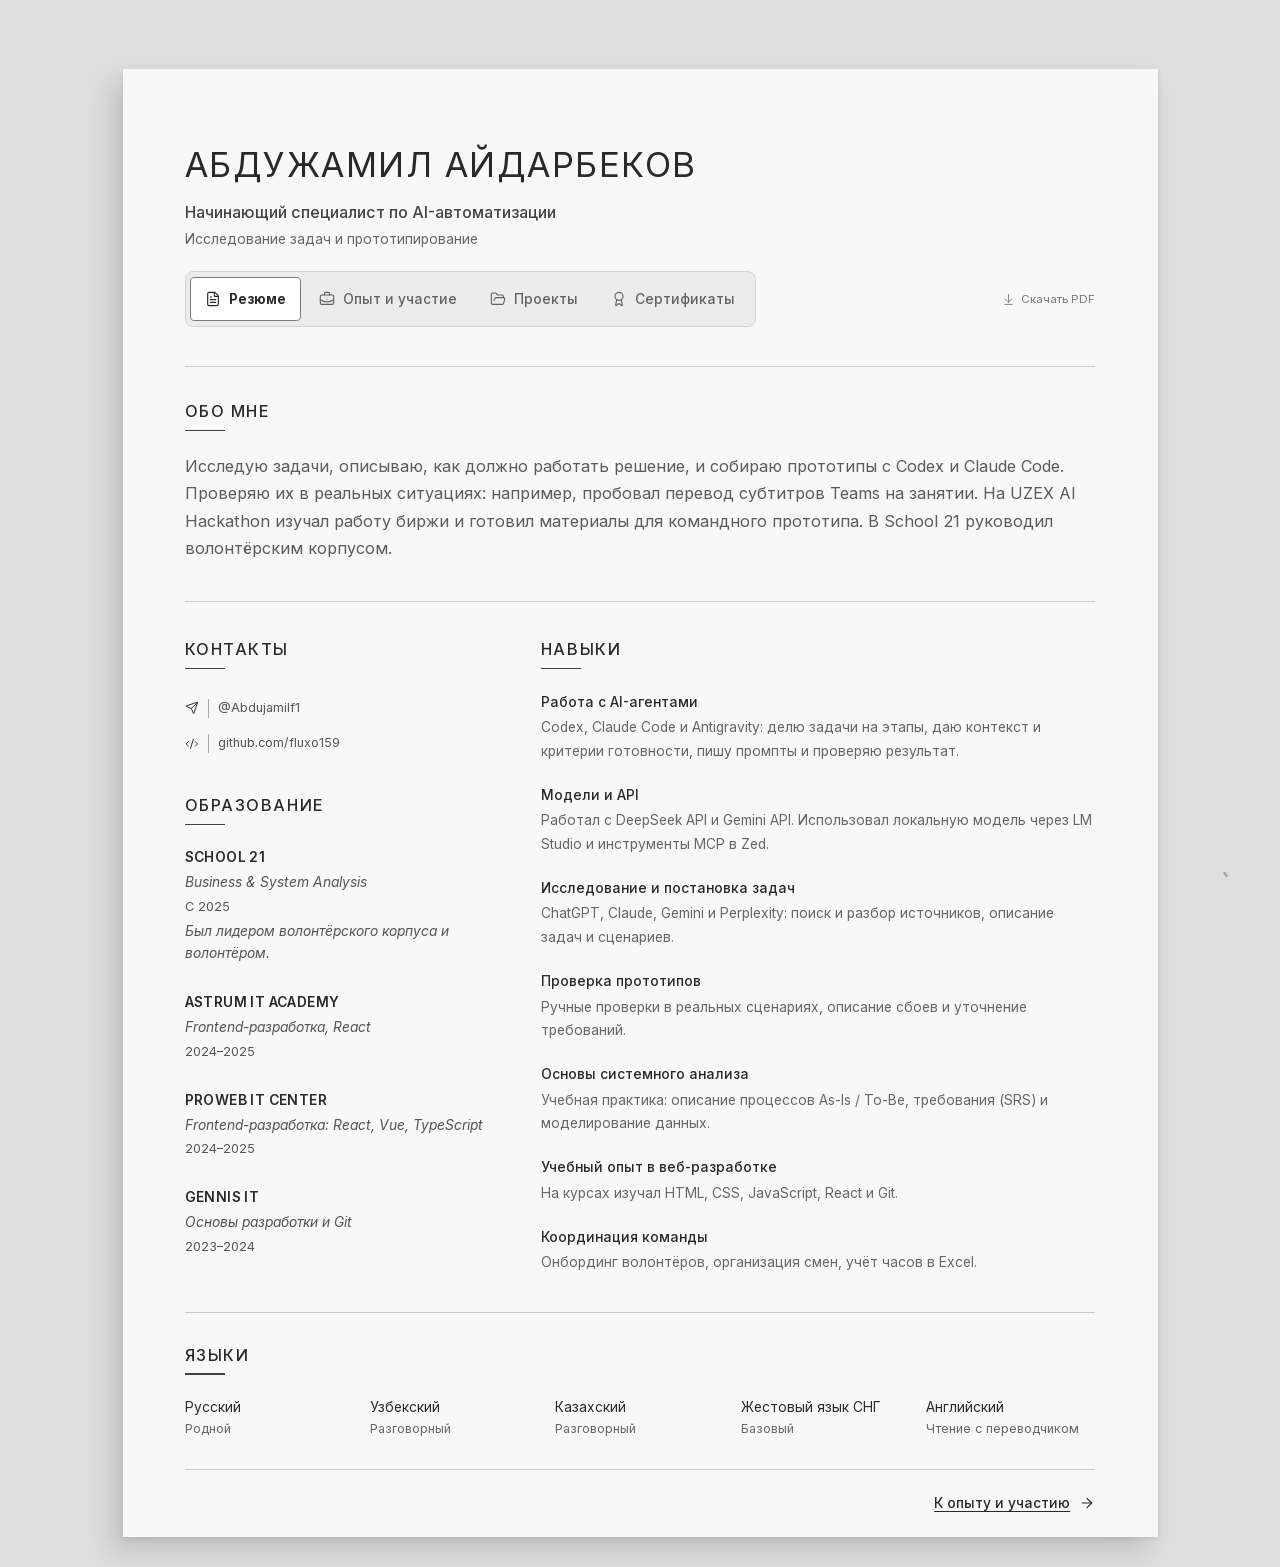
==== commit 7f32f785: "Publish personal CV" ====
--- a/index.html
+++ b/index.html
@@ -1,2 +1,2 @@
-<!DOCTYPE html><html lang="ru"><head><meta charSet="utf-8"/><meta name="viewport" content="width=device-width, initial-scale=1"/><link rel="stylesheet" href="/_next/static/css/global-error.DqDT2gRN.css" data-precedence="vite-rsc/client-reference"/><link rel="stylesheet" href="/_next/static/css/index.DqDT2gRN.css" data-rsc-css-href="/_next/static/css/index.DqDT2gRN.css" data-precedence="vite-rsc/importer-resources"/><link rel="modulepreload" fetchPriority="low" href="/_next/static/chunks/index-DyAleczw.js"/><script src="/_next/static/chunks/rolldown-runtime-C60lm6uB.js" type="module" async=""></script><script src="/_next/static/chunks/framework-D_rUT4EX.js" type="module" async=""></script><link rel="modulepreload" href="/_next/static/chunks/global-error-CtdtXkuj.js" crossorigin=""/><link rel="modulepreload" href="/_next/static/chunks/site-status-BoY7AfiD.js" crossorigin=""/><link rel="modulepreload" href="/_next/static/chunks/scroll-cat-Cgxdnczf.js" crossorigin=""/><link rel="modulepreload" href="/_next/static/chunks/error-q19vY5T-.js" crossorigin=""/><link rel="modulepreload" href="/_next/static/chunks/layout-segment-context-BDERZJA_.js" crossorigin=""/><link rel="modulepreload" href="/_next/static/chunks/smooth-scroll-BqUX6Asz.js" crossorigin=""/><link rel="modulepreload" href="/_next/static/chunks/legacy-resume-anchor-BOhmxzvf.js" crossorigin=""/><link rel="modulepreload" href="/_next/static/chunks/Icon-Ci2Hv__g.js" crossorigin=""/><title>Абдужамил Айдарбеков — Начинающий специалист по AI-автоматизации</title><meta name="description" content="Абдужамил Айдарбеков. Исследование задач, прототипирование с Codex и Claude Code и проверка решений. Проекты, опыт и сертификаты."/><meta property="og:title" content="Абдужамил Айдарбеков — Начинающий специалист по AI-автоматизации"/><meta property="og:description" content="Абдужамил Айдарбеков. Исследование задач, прототипирование с Codex и Claude Code и проверка решений. Проекты, опыт и сертификаты."/><meta property="og:url" content="https://fluxo159.github.io"/><meta property="og:site_name" content="Абдужамил Айдарбеков — CV"/><meta property="og:type" content="website"/><meta property="og:locale" content="ru_RU"/><meta property="og:image" content="https://fluxo159.github.io/social-preview.png"/><meta property="og:image:width" content="1200"/><meta property="og:image:height" content="630"/><meta property="og:image:alt" content="Абдужамил Айдарбеков — Начинающий специалист по AI-автоматизации. Исследование задач и прототипирование."/><meta name="twitter:card" content="summary_large_image"/><meta name="twitter:title" content="Абдужамил Айдарбеков — Начинающий специалист по AI-автоматизации"/><meta name="twitter:description" content="Абдужамил Айдарбеков. Исследование задач, прототипирование с Codex и Claude Code и проверка решений. Проекты, опыт и сертификаты."/><meta name="twitter:image" content="https://fluxo159.github.io/social-preview.png"/><link rel="shortcut icon" href="/favicon.svg"/><link rel="icon" href="/favicon.svg"/><link rel="canonical" href="https://fluxo159.github.io"/><script>Object.assign(((self[Symbol.for("vinext.navigationRuntime")]??={bootstrap:{routeManifest:null},functions:{}}).bootstrap.rsc??={rsc:[]}),{params:{},nav:{"pathname":"/","searchParams":[]}})</script><link rel="modulepreload" href="/_next/static/chunks/index-DyAleczw.js" />
-</head><body><a class="skip-link" href="#profile">К содержанию резюме</a><main class="resume"><header class="resume-header"><h1>Абдужамил Айдарбеков</h1><p class="resume-role">Начинающий специалист по AI-автоматизации<span>Исследование задач и прототипирование</span></p><div class="header-bottom"><nav class="document-nav" aria-label="Разделы сайта"><a href="/" aria-current="page"><svg xmlns="http://www.w3.org/2000/svg" width="16" height="16" viewBox="0 0 24 24" fill="none" stroke="currentColor" stroke-width="2" stroke-linecap="round" stroke-linejoin="round" class="lucide lucide-file-text" aria-hidden="true"><path d="M6 22a2 2 0 0 1-2-2V4a2 2 0 0 1 2-2h8a2.4 2.4 0 0 1 1.704.706l3.588 3.588A2.4 2.4 0 0 1 20 8v12a2 2 0 0 1-2 2z"></path><path d="M14 2v5a1 1 0 0 0 1 1h5"></path><path d="M10 9H8"></path><path d="M16 13H8"></path><path d="M16 17H8"></path></svg>Резюме</a><a href="/experience"><svg xmlns="http://www.w3.org/2000/svg" width="16" height="16" viewBox="0 0 24 24" fill="none" stroke="currentColor" stroke-width="2" stroke-linecap="round" stroke-linejoin="round" class="lucide lucide-briefcase-business" aria-hidden="true"><path d="M12 12h.01"></path><path d="M16 6V4a2 2 0 0 0-2-2h-4a2 2 0 0 0-2 2v2"></path><path d="M22 13a18.15 18.15 0 0 1-20 0"></path><rect width="20" height="14" x="2" y="6" rx="2"></rect></svg>Опыт и участие</a><a href="/projects"><svg xmlns="http://www.w3.org/2000/svg" width="16" height="16" viewBox="0 0 24 24" fill="none" stroke="currentColor" stroke-width="2" stroke-linecap="round" stroke-linejoin="round" class="lucide lucide-folder-open" aria-hidden="true"><path d="m6 14 1.5-2.9A2 2 0 0 1 9.24 10H20a2 2 0 0 1 1.94 2.5l-1.54 6a2 2 0 0 1-1.95 1.5H4a2 2 0 0 1-2-2V5a2 2 0 0 1 2-2h3.9a2 2 0 0 1 1.69.9l.81 1.2a2 2 0 0 0 1.67.9H18a2 2 0 0 1 2 2v2"></path></svg>Проекты</a><a href="/certificates"><svg xmlns="http://www.w3.org/2000/svg" width="16" height="16" viewBox="0 0 24 24" fill="none" stroke="currentColor" stroke-width="2" stroke-linecap="round" stroke-linejoin="round" class="lucide lucide-award" aria-hidden="true"><path d="m15.477 12.89 1.515 8.526a.5.5 0 0 1-.81.47l-3.58-2.687a1 1 0 0 0-1.197 0l-3.586 2.686a.5.5 0 0 1-.81-.469l1.514-8.526"></path><circle cx="12" cy="8" r="6"></circle></svg>Сертификаты</a></nav><a class="header-download" href="/Abdujamil_Aydarbekov_CV.pdf" download=""><svg xmlns="http://www.w3.org/2000/svg" width="13" height="13" viewBox="0 0 24 24" fill="none" stroke="currentColor" stroke-width="2" stroke-linecap="round" stroke-linejoin="round" class="lucide lucide-arrow-down-to-line" aria-hidden="true"><path d="M12 17V3"></path><path d="m6 11 6 6 6-6"></path><path d="M19 21H5"></path></svg>Скачать PDF</a></div></header><section class="profile" id="profile" aria-labelledby="profile-heading"><h2 class="section-title" id="profile-heading">Обо мне</h2><p>Исследую задачи, описываю, как должно работать решение, и собираю прототипы с Codex и Claude Code. Проверяю их в реальных ситуациях: например, пробовал перевод субтитров Teams на занятии. На UZEX AI Hackathon изучал работу биржи и готовил материалы для командного прототипа. В School 21 руководил волонтёрским корпусом.</p></section><div class="resume-overview"><div class="resume-background"><section id="contact" aria-labelledby="contact-heading"><h2 class="section-title" id="contact-heading">Контакты</h2><address class="contact-list"><a href="https://t.me/Abdujamilf1" target="_blank" rel="noreferrer"><svg xmlns="http://www.w3.org/2000/svg" width="24" height="24" viewBox="0 0 24 24" fill="none" stroke="currentColor" stroke-width="2" stroke-linecap="round" stroke-linejoin="round" class="lucide lucide-send" aria-hidden="true"><path d="M14.536 21.686a.5.5 0 0 0 .937-.024l6.5-19a.496.496 0 0 0-.635-.635l-19 6.5a.5.5 0 0 0-.024.937l7.93 3.18a2 2 0 0 1 1.112 1.11z"></path><path d="m21.854 2.147-10.94 10.939"></path></svg><span>@Abdujamilf1</span></a><a href="https://github.com/fluxo159" target="_blank" rel="noreferrer"><svg xmlns="http://www.w3.org/2000/svg" width="24" height="24" viewBox="0 0 24 24" fill="none" stroke="currentColor" stroke-width="2" stroke-linecap="round" stroke-linejoin="round" class="lucide lucide-code-xml" aria-hidden="true"><path d="m18 16 4-4-4-4"></path><path d="m6 8-4 4 4 4"></path><path d="m14.5 4-5 16"></path></svg><span>github.com/fluxo159</span></a></address></section><section id="education" aria-labelledby="education-heading"><h2 class="section-title" id="education-heading">Образование</h2><div class="education-entry"><h3>School 21</h3><p>Business &amp; System Analysis</p><time>С 2025</time><p>Был лидером волонтёрского корпуса и волонтёром.</p></div><div class="education-entry"><h3>Astrum IT Academy</h3><p>Frontend-разработка, React</p><time>2024–2025</time></div><div class="education-entry"><h3>ProWeb IT Center</h3><p>Frontend-разработка: React, Vue, TypeScript</p><time>2024–2025</time></div><div class="education-entry"><h3>Gennis IT</h3><p>Основы разработки и Git</p><time>2023–2024</time></div></section></div><section id="skills" aria-labelledby="skills-heading"><h2 class="section-title" id="skills-heading">Навыки</h2><dl class="skills"><div><dt>Работа с AI-агентами</dt><dd>Codex, Claude Code и Antigravity: делю задачи на этапы, даю контекст и критерии готовности, пишу промпты и проверяю результат.</dd></div><div><dt>Модели и API</dt><dd>Работал с DeepSeek API и Gemini API. Использовал локальную модель через LM Studio и инструменты MCP в Zed.</dd></div><div><dt>Исследование и постановка задач</dt><dd>ChatGPT, Claude, Gemini и Perplexity: поиск и разбор источников, описание задач и сценариев.</dd></div><div><dt>Проверка прототипов</dt><dd>Ручные проверки в реальных сценариях, описание сбоев и уточнение требований.</dd></div><div><dt>Основы системного анализа</dt><dd>Учебная практика: описание процессов As-Is / To-Be, требования (SRS) и моделирование данных.</dd></div><div><dt>Учебный опыт в веб-разработке</dt><dd>На курсах изучал HTML, CSS, JavaScript, React и Git.</dd></div><div><dt>Координация команды</dt><dd>Онбординг волонтёров, организация смен, учёт часов в Excel.</dd></div></dl></section></div><section class="resume-languages" id="languages" aria-labelledby="languages-heading"><h2 class="section-title" id="languages-heading">Языки</h2><dl class="languages"><div><dt>Русский</dt><dd>Родной</dd></div><div><dt>Узбекский</dt><dd>Разговорный</dd></div><div><dt>Казахский</dt><dd>Разговорный</dd></div><div><dt>Жестовый язык СНГ</dt><dd>Базовый</dd></div><div><dt>Английский</dt><dd>Чтение с переводчиком</dd></div></dl></section><footer class="section-navigation"><a href="/experience">К опыту и участию <svg xmlns="http://www.w3.org/2000/svg" width="16" height="16" viewBox="0 0 24 24" fill="none" stroke="currentColor" stroke-width="2" stroke-linecap="round" stroke-linejoin="round" class="lucide lucide-arrow-right" aria-hidden="true"><path d="M5 12h14"></path><path d="m12 5 7 7-7 7"></path></svg></a></footer></main><div class="scroll-cat" aria-hidden="true"><svg viewBox="95 85 220 210" width="48" height="48" focusable="false"><defs><filter id="scroll-cat-brush-_R_2i_" x="-10%" y="-10%" width="120%" height="120%"><feTurbulence type="fractalNoise" baseFrequency="0.04" numOctaves="3" result="noise" seed="2"></feTurbulence><feDisplacementMap in="SourceGraphic" in2="noise" scale="2.2" xChannelSelector="R" yChannelSelector="G"></feDisplacementMap></filter></defs><g filter="url(#scroll-cat-brush-_R_2i_)"><path data-cat-part="body" d="M 144 263 C 102 215, 112 128, 178 106 C 242 86, 294 128, 294 198 C 294 262, 236 290, 185 274 C 152 263, 150 214, 169 194 L 183 162 L 198 186 C 210 186, 221 186, 232 185 L 246 160 L 254 192" fill="none" stroke="currentColor" stroke-width="12" stroke-linecap="round" stroke-linejoin="round" style="opacity:0"></path><circle data-cat-part="left-eye" cx="187" cy="215" r="5.8" fill="currentColor" style="transform-origin:187px 215px;transform:scale(0);opacity:0"></circle><circle data-cat-part="right-eye" cx="239" cy="214" r="5.8" fill="currentColor" style="transform-origin:239px 214px;transform:scale(0);opacity:0"></circle><path data-cat-part="nose" d="M 207 229 L 213 219 L 219 229" fill="none" stroke="currentColor" stroke-width="7.5" stroke-linecap="round" stroke-linejoin="round" style="opacity:0"></path><circle data-cat-part="nose-dot" cx="213" cy="222" r="2.5" fill="currentColor" style="transform-origin:213px 222px;transform:scale(0);opacity:0"></circle></g></svg></div><script type="module" src="/_next/static/chunks/index-DyAleczw.js" id="_R_" async=""></script><script>((self[Symbol.for("vinext.navigationRuntime")]??={bootstrap:{routeManifest:null},functions:{}}).bootstrap.rsc??={rsc:[]}).rsc.push("0:{\"page:/\":\"$L1\",\"layout:/\":\"$L2\",\"route:/\":\"$L3\",\"__route\":\"route:/\",\"__interceptionContext\":null,\"__layoutIds\":[\"layout:/\"],\"__rootLayout\":\"/\",\"__bfcacheSegmentIdentities\":{\"layout:/\":\"[\\\"layout\\\",\\\"layout:/\\\",\\\"root-boundary:/\\\",\\\"\\\"]\",\"page:/\":\"[\\\"page\\\",\\\"page:/\\\",\\\"root-boundary:/\\\",\\\"\\\"]\"},\"__srcPage\":[\"page\"],\"__layoutFlags\":{\"layout:/\":\"s\"},\"__artifactCompatibility\":{\"schemaVersion\":1,\"graphVersion\":\"app-route-graph:1177fd80f83fa7b0\",\"deploymentVersion\":\"f3a1d659-a430-4527-8cfb-cdefc944b9a3\",\"appElementsSchemaVersion\":1,\"rscPayloadSchemaVersion\":1,\"rootBoundaryId\":\"/\",\"renderEpoch\":null}}\n")</script><script>((self[Symbol.for("vinext.navigationRuntime")]??={bootstrap:{routeManifest:null},functions:{}}).bootstrap.rsc??={rsc:[]}).rsc.push("4:I[\"8c0f216c4604\",[],\"Children\",1]\n")</script><script>((self[Symbol.for("vinext.navigationRuntime")]??={bootstrap:{routeManifest:null},functions:{}}).bootstrap.rsc??={rsc:[]}).rsc.push("5:I[\"8687e126cdb5\",[],\"ScrollCat\",1]\n")</script><script>((self[Symbol.for("vinext.navigationRuntime")]??={bootstrap:{routeManifest:null},functions:{}}).bootstrap.rsc??={rsc:[]}).rsc.push("6:I[\"d10887734b25\",[],\"SmoothScroll\",1]\n")</script><script>((self[Symbol.for("vinext.navigationRuntime")]??={bootstrap:{routeManifest:null},functions:{}}).bootstrap.rsc??={rsc:[]}).rsc.push("7:I[\"593f344dc510\",[],\"GlobalErrorBoundary\",1]\n")</script><script>((self[Symbol.for("vinext.navigationRuntime")]??={bootstrap:{routeManifest:null},functions:{}}).bootstrap.rsc??={rsc:[]}).rsc.push("8:I[\"0b874ad30386\",[],\"default\",1]\n")</script><script>((self[Symbol.for("vinext.navigationRuntime")]??={bootstrap:{routeManifest:null},functions:{}}).bootstrap.rsc??={rsc:[]}).rsc.push("9:I[\"593f344dc510\",[],\"ErrorBoundary\",1]\n")</script><script>((self[Symbol.for("vinext.navigationRuntime")]??={bootstrap:{routeManifest:null},functions:{}}).bootstrap.rsc??={rsc:[]}).rsc.push("a:I[\"8c4b52fd2ed3\",[],\"default\",1]\n")</script><script>((self[Symbol.for("vinext.navigationRuntime")]??={bootstrap:{routeManifest:null},functions:{}}).bootstrap.rsc??={rsc:[]}).rsc.push("b:I[\"15c18cfaeeff\",[],\"LayoutSegmentProvider\",1]\n")</script><script>((self[Symbol.for("vinext.navigationRuntime")]??={bootstrap:{routeManifest:null},functions:{}}).bootstrap.rsc??={rsc:[]}).rsc.push("c:I[\"8c0f216c4604\",[],\"Slot\",1]\n")</script><script>((self[Symbol.for("vinext.navigationRuntime")]??={bootstrap:{routeManifest:null},functions:{}}).bootstrap.rsc??={rsc:[]}).rsc.push("d:I[\"a9bbde40cf2d\",[],\"default\",1]\n")</script><script>((self[Symbol.for("vinext.navigationRuntime")]??={bootstrap:{routeManifest:null},functions:{}}).bootstrap.rsc??={rsc:[]}).rsc.push("e:I[\"593f344dc510\",[],\"NotFoundBoundary\",1]\n")</script><script>((self[Symbol.for("vinext.navigationRuntime")]??={bootstrap:{routeManifest:null},functions:{}}).bootstrap.rsc??={rsc:[]}).rsc.push("f:I[\"c522979f12d6\",[],\"SiteStatus\",1]\n")</script><script>((self[Symbol.for("vinext.navigationRuntime")]??={bootstrap:{routeManifest:null},functions:{}}).bootstrap.rsc??={rsc:[]}).rsc.push("10:I[\"9276801271d6\",[],\"AppRouterScrollTarget\",1]\n")</script><script>((self[Symbol.for("vinext.navigationRuntime")]??={bootstrap:{routeManifest:null},functions:{}}).bootstrap.rsc??={rsc:[]}).rsc.push("11:I[\"593f344dc510\",[],\"RedirectBoundary\",1]\n")</script><script>((self[Symbol.for("vinext.navigationRuntime")]??={bootstrap:{routeManifest:null},functions:{}}).bootstrap.rsc??={rsc:[]}).rsc.push(":HL[\"/_next/static/css/index.DqDT2gRN.css\",\"style\"     ]\n")</script><script>((self[Symbol.for("vinext.navigationRuntime")]??={bootstrap:{routeManifest:null},functions:{}}).bootstrap.rsc??={rsc:[]}).rsc.push("2:[[[\"$\",\"link\",\"css:/_next/static/css/index.DqDT2gRN.css\",{\"rel\":\"stylesheet\",\"precedence\":\"vite-rsc/importer-resources\",\"href\":\"/_next/static/css/index.DqDT2gRN.css\",\"data-rsc-css-href\":\"/_next/static/css/index.DqDT2gRN.css\"}],\"$undefined\"],[\"$\",\"html\",null,{\"lang\":\"ru\",\"children\":[\"$\",\"body\",null,{\"children\":[[\"$\",\"$L4\",null,{}],[\"$\",\"$L5\",null,{}],[\"$\",\"$L6\",null,{}]]}]}]]\n")</script><script>((self[Symbol.for("vinext.navigationRuntime")]??={bootstrap:{routeManifest:null},functions:{}}).bootstrap.rsc??={rsc:[]}).rsc.push("3:[[[\"$\",\"meta\",null,{\"charSet\":\"utf-8\"}],[[\"$\",\"title\",\"0\",{\"children\":\"Абдужамил Айдарбеков — Начинающий специалист по AI-автоматизации\"}],[\"$\",\"meta\",\"1\",{\"name\":\"description\",\"content\":\"Абдужамил Айдарбеков. Исследование задач, прототипирование с Codex и Claude Code и проверка решений. Проекты, опыт и сертификаты.\"}],[\"$\",\"meta\",\"2\",{\"property\":\"og:title\",\"content\":\"Абдужамил Айдарбеков — Начинающий специалист по AI-автоматизации\"}],[\"$\",\"meta\",\"3\",{\"property\":\"og:description\",\"content\":\"Абдужамил Айдарбеков. Исследование задач, прототипирование с Codex и Claude Code и проверка решений. Проекты, опыт и сертификаты.\"}],[\"$\",\"meta\",\"4\",{\"property\":\"og:url\",\"content\":\"https://fluxo159.github.io\"}],[\"$\",\"meta\",\"5\",{\"property\":\"og:site_name\",\"content\":\"Абдужамил Айдарбеков — CV\"}],[\"$\",\"meta\",\"6\",{\"property\":\"og:type\",\"content\":\"website\"}],[\"$\",\"meta\",\"7\",{\"property\":\"og:locale\",\"content\":\"ru_RU\"}],[\"$\",\"meta\",\"8\",{\"property\":\"og:image\",\"content\":\"https://fluxo159.github.io/social-preview.png\"}],[\"$\",\"meta\",\"9\",{\"property\":\"og:image:width\",\"content\":\"1200\"}],[\"$\",\"meta\",\"10\",{\"property\":\"og:image:height\",\"content\":\"630\"}],[\"$\",\"meta\",\"11\",{\"property\":\"og:image:alt\",\"content\":\"Абдужамил Айдарбеков — Начинающий специалист по AI-автоматизации. Исследование задач и прототипирование.\"}],[\"$\",\"meta\",\"12\",{\"name\":\"twitter:card\",\"content\":\"summary_large_image\"}],[\"$\",\"meta\",\"13\",{\"name\":\"twitter:title\",\"content\":\"Абдужамил Айдарбеков — Начинающий специалист по AI-автоматизации\"}],[\"$\",\"meta\",\"14\",{\"name\":\"twitter:description\",\"content\":\"Абдужамил Айдарбеков. Исследование задач, прототипирование с Codex и Claude Code и проверка решений. Проекты, опыт и сертификаты.\"}],[\"$\",\"meta\",\"15\",{\"name\":\"twitter:image\",\"content\":\"https://fluxo159.github.io/social-preview.png\"}],[\"$\",\"link\",\"16\",{\"data-vinext-streamed-icon\":\"$undefined\",\"rel\":\"shortcut icon\",\"href\":\"/favicon.svg\",\"type\":\"$undefined\",\"sizes\":\"$undefined\",\"color\":\"$undefined\",\"media\":\"$undefined\",\"fetchPriority\":\"$undefined\"}],[\"$\",\"link\",\"17\",{\"data-vinext-streamed-icon\":\"$undefined\",\"rel\":\"icon\",\"href\":\"/favicon.svg\",\"type\":\"$undefined\",\"sizes\":\"$undefined\",\"color\":\"$undefined\",\"media\":\"$undefined\",\"fetchPriority\":\"$undefined\"}],[\"$\",\"link\",\"18\",{\"rel\":\"canonical\",\"href\":\"https://fluxo159.github.io\"}]],[[\"$\",\"meta\",\"0\",{\"name\":\"viewport\",\"content\":\"width=device-width, initial-scale=1\"}]]],[\"$\",\"$L7\",null,{\"fallback\":\"$8\",\"children\":[\"$\",\"$L9\",null,{\"fallback\":\"$a\",\"children\":[\"$\",\"$Lb\",null,{\"providerId\":\"layout:/\",\"segmentMap\":{\"children\":[]},\"children\":[\"$\",\"$Lc\",null,{\"id\":\"layout:/\",\"parallelSlots\":\"$undefined\",\"children\":[\"$\",\"$L9\",null,{\"resetKey\":\"\",\"fallback\":\"$d\",\"children\":[\"$\",\"$Le\",null,{\"resetKey\":\"\",\"fallback\":[\"$\",\"$Lf\",null,{\"state\":\"not-found\"}],\"children\":[\"$\",\"$Le\",null,{\"resetKey\":\"\",\"fallback\":[\"$\",\"$Lf\",null,{\"state\":\"not-found\"}],\"children\":[\"$\",\"$L10\",null,{\"children\":[\"$\",\"$L11\",null,{\"children\":[[\"$\",\"$Lb\",null,{\"providerId\":\"page:/\",\"segmentMap\":{\"children\":[\"__PAGE__\"]},\"children\":[\"$\",\"$Lc\",null,{\"id\":\"page:/\"}]}],null]}]}]}]}]}]}]}]}]}],null,null]\n")</script><script>((self[Symbol.for("vinext.navigationRuntime")]??={bootstrap:{routeManifest:null},functions:{}}).bootstrap.rsc??={rsc:[]}).rsc.push("12:I[\"c84da2798d5c\",[],\"LegacyResumeAnchor\",1]\n")</script><script>((self[Symbol.for("vinext.navigationRuntime")]??={bootstrap:{routeManifest:null},functions:{}}).bootstrap.rsc??={rsc:[]}).rsc.push("13:I[\"339f946bc456\",[],\"default\",1]\n")</script><script>((self[Symbol.for("vinext.navigationRuntime")]??={bootstrap:{routeManifest:null},functions:{}}).bootstrap.rsc??={rsc:[]}).rsc.push("1:[[\"$\",\"$L12\",null,{}],[\"$\",\"a\",null,{\"className\":\"skip-link\",\"href\":\"#profile\",\"children\":\"К содержанию резюме\"}],[\"$\",\"main\",null,{\"className\":\"resume\",\"children\":[[\"$\",\"header\",null,{\"className\":\"resume-header\",\"children\":[[\"$\",\"h1\",null,{\"children\":\"Абдужамил Айдарбеков\"}],[\"$\",\"p\",null,{\"className\":\"resume-role\",\"children\":[\"Начинающий специалист по AI-автоматизации\",[\"$\",\"span\",null,{\"children\":\"Исследование задач и прототипирование\"}]]}],[\"$\",\"div\",null,{\"className\":\"header-bottom\",\"children\":[[\"$\",\"nav\",null,{\"className\":\"document-nav\",\"aria-label\":\"Разделы сайта\",\"children\":[[\"$\",\"a\",null,{\"href\":\"/\",\"aria-current\":\"page\",\"children\":[[\"$\",\"$L13\",null,{\"ref\":\"$undefined\",\"iconNode\":[[\"path\",{\"d\":\"M6 22a2 2 0 0 1-2-2V4a2 2 0 0 1 2-2h8a2.4 2.4 0 0 1 1.704.706l3.588 3.588A2.4 2.4 0 0 1 20 8v12a2 2 0 0 1-2 2z\",\"key\":\"1oefj6\"}],[\"path\",{\"d\":\"M14 2v5a1 1 0 0 0 1 1h5\",\"key\":\"wfsgrz\"}],[\"path\",{\"d\":\"M10 9H8\",\"key\":\"b1mrlr\"}],[\"path\",{\"d\":\"M16 13H8\",\"key\":\"t4e002\"}],[\"path\",{\"d\":\"M16 17H8\",\"key\":\"z1uh3a\"}]],\"className\":\"lucide-file-text\",\"size\":16,\"aria-hidden\":\"true\"}],\"Резюме\"]}],[\"$\",\"a\",null,{\"href\":\"/experience\",\"aria-current\":\"$undefined\",\"children\":[[\"$\",\"$L13\",null,{\"ref\":\"$undefined\",\"iconNode\":[[\"path\",{\"d\":\"M12 12h.01\",\"key\":\"1mp3jc\"}],[\"path\",{\"d\":\"M16 6V4a2 2 0 0 0-2-2h-4a2 2 0 0 0-2 2v2\",\"key\":\"1ksdt3\"}],[\"path\",{\"d\":\"M22 13a18.15 18.15 0 0 1-20 0\",\"key\":\"12hx5q\"}],[\"rect\",{\"width\":\"20\",\"height\":\"14\",\"x\":\"2\",\"y\":\"6\",\"rx\":\"2\",\"key\":\"i6l2r4\"}]],\"className\":\"lucide-briefcase-business\",\"size\":16,\"aria-hidden\":\"true\"}],\"Опыт и участие\"]}],[\"$\",\"a\",null,{\"href\":\"/projects\",\"aria-current\":\"$undefined\",\"children\":[[\"$\",\"$L13\",null,{\"ref\":\"$undefined\",\"iconNode\":[[\"path\",{\"d\":\"m6 14 1.5-2.9A2 2 0 0 1 9.24 10H20a2 2 0 0 1 1.94 2.5l-1.54 6a2 2 0 0 1-1.95 1.5H4a2 2 0 0 1-2-2V5a2 2 0 0 1 2-2h3.9a2 2 0 0 1 1.69.9l.81 1.2a2 2 0 0 0 1.67.9H18a2 2 0 0 1 2 2v2\",\"key\":\"usdka0\"}]],\"className\":\"lucide-folder-open\",\"size\":16,\"aria-hidden\":\"true\"}],\"Проекты\"]}],[\"$\",\"a\",null,{\"href\":\"/certificates\",\"aria-current\":\"$undefined\",\"children\":[[\"$\",\"$L13\",null,{\"ref\":\"$undefined\",\"iconNode\":[[\"path\",{\"d\":\"m15.477 12.89 1.515 8.526a.5.5 0 0 1-.81.47l-3.58-2.687a1 1 0 0 0-1.197 0l-3.586 2.686a.5.5 0 0 1-.81-.469l1.514-8.526\",\"key\":\"1yiouv\"}],[\"circle\",{\"cx\":\"12\",\"cy\":\"8\",\"r\":\"6\",\"key\":\"1vp47v\"}]],\"className\":\"lucide-award\",\"size\":16,\"aria-hidden\":\"true\"}],\"Сертификаты\"]}]]}],[\"$\",\"a\",null,{\"className\":\"header-download\",\"href\":\"/Abdujamil_Aydarbekov_CV.pdf\",\"download\":true,\"children\":[[\"$\",\"$L13\",null,{\"ref\":\"$undefined\",\"iconNode\":[[\"path\",{\"d\":\"M12 17V3\",\"key\":\"1cwfxf\"}],[\"path\",{\"d\":\"m6 11 6 6 6-6\",\"key\":\"12ii2o\"}],[\"path\",{\"d\":\"M19 21H5\",\"key\":\"150jfl\"}]],\"className\":\"lucide-arrow-down-to-line\",\"size\":13}],\"Скачать PDF\"]}]]}]]}],[\"$\",\"section\",null,{\"className\":\"profile\",\"id\":\"profile\",\"aria-labelledby\":\"profile-heading\",\"children\":[[\"$\",\"h2\",null,{\"className\":\"section-title\",\"id\":\"profile-heading\",\"children\":\"Обо мне\"}],[\"$\",\"p\",null,{\"children\":\"Исследую задачи, описываю, как должно работать решение, и собираю прототипы с Codex и Claude Code. Проверяю их в реальных ситуациях: например, пробовал перевод субтитров Teams на занятии. На UZEX AI Hackathon изучал работу биржи и готовил материалы для командного прототипа. В School 21 руководил волонтёрским корпусом.\"}]]}],[\"$\",\"div\",null,{\"className\":\"resume-overview\",\"children\":[[\"$\",\"div\",null,{\"className\":\"resume-background\",\"children\":[[\"$\",\"section\",null,{\"id\":\"contact\",\"aria-labelledby\":\"contact-heading\",\"children\":[[\"$\",\"h2\",null,{\"className\":\"section-title\",\"id\":\"contact-heading\",\"children\":\"Контакты\"}],[\"$\",\"address\",null,{\"className\":\"contact-list\",\"children\":[[\"$\",\"a\",\"https://t.me/Abdujamilf1\",{\"href\":\"https://t.me/Abdujamilf1\",\"target\":\"_blank\",\"rel\":\"noreferrer\",\"children\":[[\"$\",\"$L13\",null,{\"ref\":\"$undefined\",\"iconNode\":[[\"path\",{\"d\":\"M14.536 21.686a.5.5 0 0 0 .937-.024l6.5-19a.496.496 0 0 0-.635-.635l-19 6.5a.5.5 0 0 0-.024.937l7.93 3.18a2 2 0 0 1 1.112 1.11z\",\"key\":\"1ffxy3\"}],[\"path\",{\"d\":\"m21.854 2.147-10.94 10.939\",\"key\":\"12cjpa\"}]],\"className\":\"lucide-send\",\"aria-hidden\":\"true\"}],[\"$\",\"span\",null,{\"children\":\"@Abdujamilf1\"}]]}],[\"$\",\"a\",\"https://github.com/fluxo159\",{\"href\":\"https://github.com/fluxo159\",\"target\":\"_blank\",\"rel\":\"noreferrer\",\"children\":[[\"$\",\"$L13\",null,{\"ref\":\"$undefined\",\"iconNode\":[[\"path\",{\"d\":\"m18 16 4-4-4-4\",\"key\":\"1inbqp\"}],[\"path\",{\"d\":\"m6 8-4 4 4 4\",\"key\":\"15zrgr\"}],[\"path\",{\"d\":\"m14.5 4-5 16\",\"key\":\"e7oirm\"}]],\"className\":\"lucide-code-xml\",\"aria-hidden\":\"true\"}],[\"$\",\"span\",null,{\"children\":\"github.com/fluxo159\"}]]}]]}]]}],[\"$\",\"section\",null,{\"id\":\"education\",\"aria-labelledby\":\"education-heading\",\"children\":[\"$L14\",[\"$L15\",\"$L16\",\"$L17\",\"$L18\"]]}]]}],\"$L19\"]}],\"$L1a\",\"$L1b\"]}]]\n")</script><script>((self[Symbol.for("vinext.navigationRuntime")]??={bootstrap:{routeManifest:null},functions:{}}).bootstrap.rsc??={rsc:[]}).rsc.push("14:[\"$\",\"h2\",null,{\"className\":\"section-title\",\"id\":\"education-heading\",\"children\":\"Образование\"}]\n")</script><script>((self[Symbol.for("vinext.navigationRuntime")]??={bootstrap:{routeManifest:null},functions:{}}).bootstrap.rsc??={rsc:[]}).rsc.push("15:[\"$\",\"div\",\"School 21\",{\"className\":\"education-entry\",\"children\":[[\"$\",\"h3\",null,{\"children\":\"School 21\"}],[\"$\",\"p\",null,{\"children\":\"Business \u0026 System Analysis\"}],[\"$\",\"time\",null,{\"children\":\"С 2025\"}],[\"$\",\"p\",null,{\"children\":\"Был лидером волонтёрского корпуса и волонтёром.\"}]]}]\n")</script><script>((self[Symbol.for("vinext.navigationRuntime")]??={bootstrap:{routeManifest:null},functions:{}}).bootstrap.rsc??={rsc:[]}).rsc.push("16:[\"$\",\"div\",\"Astrum IT Academy\",{\"className\":\"education-entry\",\"children\":[[\"$\",\"h3\",null,{\"children\":\"Astrum IT Academy\"}],[\"$\",\"p\",null,{\"children\":\"Frontend-разработка, React\"}],[\"$\",\"time\",null,{\"children\":\"2024–2025\"}],\"$undefined\"]}]\n")</script><script>((self[Symbol.for("vinext.navigationRuntime")]??={bootstrap:{routeManifest:null},functions:{}}).bootstrap.rsc??={rsc:[]}).rsc.push("17:[\"$\",\"div\",\"ProWeb IT Center\",{\"className\":\"education-entry\",\"children\":[[\"$\",\"h3\",null,{\"children\":\"ProWeb IT Center\"}],[\"$\",\"p\",null,{\"children\":\"Frontend-разработка: React, Vue, TypeScript\"}],[\"$\",\"time\",null,{\"children\":\"2024–2025\"}],\"$undefined\"]}]\n")</script><script>((self[Symbol.for("vinext.navigationRuntime")]??={bootstrap:{routeManifest:null},functions:{}}).bootstrap.rsc??={rsc:[]}).rsc.push("18:[\"$\",\"div\",\"Gennis IT\",{\"className\":\"education-entry\",\"children\":[[\"$\",\"h3\",null,{\"children\":\"Gennis IT\"}],[\"$\",\"p\",null,{\"children\":\"Основы разработки и Git\"}],[\"$\",\"time\",null,{\"children\":\"2023–2024\"}],\"$undefined\"]}]\n")</script><script>((self[Symbol.for("vinext.navigationRuntime")]??={bootstrap:{routeManifest:null},functions:{}}).bootstrap.rsc??={rsc:[]}).rsc.push("19:[\"$\",\"section\",null,{\"id\":\"skills\",\"aria-labelledby\":\"skills-heading\",\"children\":[[\"$\",\"h2\",null,{\"className\":\"section-title\",\"id\":\"skills-heading\",\"children\":\"Навыки\"}],[\"$\",\"dl\",null,{\"className\":\"skills\",\"children\":[[\"$\",\"div\",\"Работа с AI-агентами\",{\"children\":[[\"$\",\"dt\",null,{\"children\":\"Работа с AI-агентами\"}],[\"$\",\"dd\",null,{\"children\":\"Codex, Claude Code и Antigravity: делю задачи на этапы, даю контекст и критерии готовности, пишу промпты и проверяю результат.\"}]]}],[\"$\",\"div\",\"Модели и API\",{\"children\":[[\"$\",\"dt\",null,{\"children\":\"Модели и API\"}],[\"$\",\"dd\",null,{\"children\":\"Работал с DeepSeek API и Gemini API. Использовал локальную модель через LM Studio и инструменты MCP в Zed.\"}]]}],[\"$\",\"div\",\"Исследование и постановка задач\",{\"children\":[[\"$\",\"dt\",null,{\"children\":\"Исследование и постановка задач\"}],[\"$\",\"dd\",null,{\"children\":\"ChatGPT, Claude, Gemini и Perplexity: поиск и разбор источников, описание задач и сценариев.\"}]]}],[\"$\",\"div\",\"Проверка прототипов\",{\"children\":[[\"$\",\"dt\",null,{\"children\":\"Проверка прототипов\"}],[\"$\",\"dd\",null,{\"children\":\"Ручные проверки в реальных сценариях, описание сбоев и уточнение требований.\"}]]}],[\"$\",\"div\",\"Основы системного анализа\",{\"children\":[[\"$\",\"dt\",null,{\"children\":\"Основы системного анализа\"}],[\"$\",\"dd\",null,{\"children\":\"Учебная практика: описание процессов As-Is / To-Be, требования (SRS) и моделирование данных.\"}]]}],[\"$\",\"div\",\"Учебный опыт в веб-разработке\",{\"children\":[[\"$\",\"dt\",null,{\"children\":\"Учебный опыт в веб-разработке\"}],[\"$\",\"dd\",null,{\"children\":\"На курсах изучал HTML, CSS, JavaScript, React и Git.\"}]]}],[\"$\",\"div\",\"Координация команды\",{\"children\":[[\"$\",\"dt\",null,{\"children\":\"Координация команды\"}],[\"$\",\"dd\",null,{\"children\":\"Онбординг волонтёров, организация смен, учёт часов в Excel.\"}]]}]]}]]}]\n")</script><script>((self[Symbol.for("vinext.navigationRuntime")]??={bootstrap:{routeManifest:null},functions:{}}).bootstrap.rsc??={rsc:[]}).rsc.push("1a:[\"$\",\"section\",null,{\"className\":\"resume-languages\",\"id\":\"languages\",\"aria-labelledby\":\"languages-heading\",\"children\":[[\"$\",\"h2\",null,{\"className\":\"section-title\",\"id\":\"languages-heading\",\"children\":\"Языки\"}],[\"$\",\"dl\",null,{\"className\":\"languages\",\"children\":[[\"$\",\"div\",\"Русский\",{\"children\":[[\"$\",\"dt\",null,{\"children\":\"Русский\"}],[\"$\",\"dd\",null,{\"children\":\"Родной\"}]]}],[\"$\",\"div\",\"Узбекский\",{\"children\":[[\"$\",\"dt\",null,{\"children\":\"Узбекский\"}],[\"$\",\"dd\",null,{\"children\":\"Разговорный\"}]]}],[\"$\",\"div\",\"Казахский\",{\"children\":[[\"$\",\"dt\",null,{\"children\":\"Казахский\"}],[\"$\",\"dd\",null,{\"children\":\"Разговорный\"}]]}],[\"$\",\"div\",\"Жестовый язык СНГ\",{\"children\":[[\"$\",\"dt\",null,{\"children\":\"Жестовый язык СНГ\"}],[\"$\",\"dd\",null,{\"children\":\"Базовый\"}]]}],[\"$\",\"div\",\"Английский\",{\"children\":[[\"$\",\"dt\",null,{\"children\":\"Английский\"}],[\"$\",\"dd\",null,{\"children\":\"Чтение с переводчиком\"}]]}]]}]]}]\n")</script><script>((self[Symbol.for("vinext.navigationRuntime")]??={bootstrap:{routeManifest:null},functions:{}}).bootstrap.rsc??={rsc:[]}).rsc.push("1b:[\"$\",\"footer\",null,{\"className\":\"section-navigation\",\"children\":[\"$\",\"a\",null,{\"href\":\"/experience\",\"children\":[\"К опыту и участию \",[\"$\",\"$L13\",null,{\"ref\":\"$undefined\",\"iconNode\":[[\"path\",{\"d\":\"M5 12h14\",\"key\":\"1ays0h\"}],[\"path\",{\"d\":\"m12 5 7 7-7 7\",\"key\":\"xquz4c\"}]],\"className\":\"lucide-arrow-right\",\"size\":16,\"aria-hidden\":\"true\"}]]}]}]\n")</script><script>Object.assign(((self[Symbol.for("vinext.navigationRuntime")]??={bootstrap:{routeManifest:null},functions:{}}).bootstrap.rsc??={rsc:[]}),{"initialCacheKind":"static"});((self[Symbol.for("vinext.navigationRuntime")]??={bootstrap:{routeManifest:null},functions:{}}).bootstrap.rsc??={rsc:[]}).done=true</script></body></html>+<!DOCTYPE html><html lang="ru"><head><meta charSet="utf-8"/><meta name="viewport" content="width=device-width, initial-scale=1"/><link rel="stylesheet" href="/_next/static/css/global-error.DqDT2gRN.css" data-precedence="vite-rsc/client-reference"/><link rel="stylesheet" href="/_next/static/css/index.DqDT2gRN.css" data-rsc-css-href="/_next/static/css/index.DqDT2gRN.css" data-precedence="vite-rsc/importer-resources"/><link rel="modulepreload" fetchPriority="low" href="/_next/static/chunks/index-ChHk945U.js"/><script src="/_next/static/chunks/rolldown-runtime-C60lm6uB.js" type="module" async=""></script><script src="/_next/static/chunks/framework-D_rUT4EX.js" type="module" async=""></script><link rel="modulepreload" href="/_next/static/chunks/global-error-CtdtXkuj.js" crossorigin=""/><link rel="modulepreload" href="/_next/static/chunks/site-status-BoY7AfiD.js" crossorigin=""/><link rel="modulepreload" href="/_next/static/chunks/scroll-cat-Cgxdnczf.js" crossorigin=""/><link rel="modulepreload" href="/_next/static/chunks/error-q19vY5T-.js" crossorigin=""/><link rel="modulepreload" href="/_next/static/chunks/layout-segment-context-DgpibzVf.js" crossorigin=""/><link rel="modulepreload" href="/_next/static/chunks/smooth-scroll-BqUX6Asz.js" crossorigin=""/><link rel="modulepreload" href="/_next/static/chunks/legacy-resume-anchor-BOhmxzvf.js" crossorigin=""/><link rel="modulepreload" href="/_next/static/chunks/Icon-Ci2Hv__g.js" crossorigin=""/><title>Абдужамил Айдарбеков — Начинающий специалист по AI-автоматизации</title><meta name="description" content="Абдужамил Айдарбеков. Исследование задач, прототипирование с Codex и Claude Code и проверка решений. Проекты, опыт и сертификаты."/><meta property="og:title" content="Абдужамил Айдарбеков — Начинающий специалист по AI-автоматизации"/><meta property="og:description" content="Абдужамил Айдарбеков. Исследование задач, прототипирование с Codex и Claude Code и проверка решений. Проекты, опыт и сертификаты."/><meta property="og:url" content="https://fluxo159.github.io"/><meta property="og:site_name" content="Абдужамил Айдарбеков — CV"/><meta property="og:type" content="website"/><meta property="og:locale" content="ru_RU"/><meta property="og:image" content="https://fluxo159.github.io/social-preview.png"/><meta property="og:image:width" content="1200"/><meta property="og:image:height" content="630"/><meta property="og:image:alt" content="Абдужамил Айдарбеков — Начинающий специалист по AI-автоматизации. Исследование задач и прототипирование."/><meta name="twitter:card" content="summary_large_image"/><meta name="twitter:title" content="Абдужамил Айдарбеков — Начинающий специалист по AI-автоматизации"/><meta name="twitter:description" content="Абдужамил Айдарбеков. Исследование задач, прототипирование с Codex и Claude Code и проверка решений. Проекты, опыт и сертификаты."/><meta name="twitter:image" content="https://fluxo159.github.io/social-preview.png"/><link rel="shortcut icon" href="/favicon.svg"/><link rel="icon" href="/favicon.svg"/><link rel="canonical" href="https://fluxo159.github.io"/><script>Object.assign(((self[Symbol.for("vinext.navigationRuntime")]??={bootstrap:{routeManifest:null},functions:{}}).bootstrap.rsc??={rsc:[]}),{params:{},nav:{"pathname":"/","searchParams":[]}})</script><link rel="modulepreload" href="/_next/static/chunks/index-ChHk945U.js" />
+</head><body><a class="skip-link" href="#profile">К содержанию резюме</a><main class="resume"><header class="resume-header"><h1>Абдужамил Айдарбеков</h1><p class="resume-role">Начинающий специалист по AI-автоматизации<span>Исследование задач и прототипирование</span></p><div class="header-bottom"><nav class="document-nav" aria-label="Разделы сайта"><a href="/" aria-current="page"><svg xmlns="http://www.w3.org/2000/svg" width="16" height="16" viewBox="0 0 24 24" fill="none" stroke="currentColor" stroke-width="2" stroke-linecap="round" stroke-linejoin="round" class="lucide lucide-file-text" aria-hidden="true"><path d="M6 22a2 2 0 0 1-2-2V4a2 2 0 0 1 2-2h8a2.4 2.4 0 0 1 1.704.706l3.588 3.588A2.4 2.4 0 0 1 20 8v12a2 2 0 0 1-2 2z"></path><path d="M14 2v5a1 1 0 0 0 1 1h5"></path><path d="M10 9H8"></path><path d="M16 13H8"></path><path d="M16 17H8"></path></svg>Резюме</a><a href="/experience"><svg xmlns="http://www.w3.org/2000/svg" width="16" height="16" viewBox="0 0 24 24" fill="none" stroke="currentColor" stroke-width="2" stroke-linecap="round" stroke-linejoin="round" class="lucide lucide-briefcase-business" aria-hidden="true"><path d="M12 12h.01"></path><path d="M16 6V4a2 2 0 0 0-2-2h-4a2 2 0 0 0-2 2v2"></path><path d="M22 13a18.15 18.15 0 0 1-20 0"></path><rect width="20" height="14" x="2" y="6" rx="2"></rect></svg>Опыт и участие</a><a href="/projects"><svg xmlns="http://www.w3.org/2000/svg" width="16" height="16" viewBox="0 0 24 24" fill="none" stroke="currentColor" stroke-width="2" stroke-linecap="round" stroke-linejoin="round" class="lucide lucide-folder-open" aria-hidden="true"><path d="m6 14 1.5-2.9A2 2 0 0 1 9.24 10H20a2 2 0 0 1 1.94 2.5l-1.54 6a2 2 0 0 1-1.95 1.5H4a2 2 0 0 1-2-2V5a2 2 0 0 1 2-2h3.9a2 2 0 0 1 1.69.9l.81 1.2a2 2 0 0 0 1.67.9H18a2 2 0 0 1 2 2v2"></path></svg>Проекты</a><a href="/certificates"><svg xmlns="http://www.w3.org/2000/svg" width="16" height="16" viewBox="0 0 24 24" fill="none" stroke="currentColor" stroke-width="2" stroke-linecap="round" stroke-linejoin="round" class="lucide lucide-award" aria-hidden="true"><path d="m15.477 12.89 1.515 8.526a.5.5 0 0 1-.81.47l-3.58-2.687a1 1 0 0 0-1.197 0l-3.586 2.686a.5.5 0 0 1-.81-.469l1.514-8.526"></path><circle cx="12" cy="8" r="6"></circle></svg>Сертификаты</a></nav><a class="header-download" href="/Abdujamil_Aydarbekov_CV.pdf" download=""><svg xmlns="http://www.w3.org/2000/svg" width="13" height="13" viewBox="0 0 24 24" fill="none" stroke="currentColor" stroke-width="2" stroke-linecap="round" stroke-linejoin="round" class="lucide lucide-arrow-down-to-line" aria-hidden="true"><path d="M12 17V3"></path><path d="m6 11 6 6 6-6"></path><path d="M19 21H5"></path></svg>Скачать PDF</a></div></header><section class="profile" id="profile" aria-labelledby="profile-heading"><h2 class="section-title" id="profile-heading">Обо мне</h2><p>Исследую задачи, описываю, как должно работать решение, и собираю прототипы с Codex и Claude Code. Проверяю их в реальных ситуациях: например, пробовал перевод субтитров Teams на занятии. На UZEX AI Hackathon изучал работу биржи и готовил материалы для командного прототипа. В School 21 руководил волонтёрским корпусом.</p></section><div class="resume-overview"><div class="resume-background"><section id="contact" aria-labelledby="contact-heading"><h2 class="section-title" id="contact-heading">Контакты</h2><address class="contact-list"><a href="https://t.me/Abdujamilf1" target="_blank" rel="noreferrer"><svg xmlns="http://www.w3.org/2000/svg" width="24" height="24" viewBox="0 0 24 24" fill="none" stroke="currentColor" stroke-width="2" stroke-linecap="round" stroke-linejoin="round" class="lucide lucide-send" aria-hidden="true"><path d="M14.536 21.686a.5.5 0 0 0 .937-.024l6.5-19a.496.496 0 0 0-.635-.635l-19 6.5a.5.5 0 0 0-.024.937l7.93 3.18a2 2 0 0 1 1.112 1.11z"></path><path d="m21.854 2.147-10.94 10.939"></path></svg><span>@Abdujamilf1</span></a><a href="https://github.com/fluxo159" target="_blank" rel="noreferrer"><svg xmlns="http://www.w3.org/2000/svg" width="24" height="24" viewBox="0 0 24 24" fill="none" stroke="currentColor" stroke-width="2" stroke-linecap="round" stroke-linejoin="round" class="lucide lucide-code-xml" aria-hidden="true"><path d="m18 16 4-4-4-4"></path><path d="m6 8-4 4 4 4"></path><path d="m14.5 4-5 16"></path></svg><span>github.com/fluxo159</span></a></address></section><section id="education" aria-labelledby="education-heading"><h2 class="section-title" id="education-heading">Образование</h2><div class="education-entry"><h3>School 21</h3><p>Business &amp; System Analysis</p><time>С 2025</time><p>Был лидером волонтёрского корпуса и волонтёром.</p></div><div class="education-entry"><h3>Astrum IT Academy</h3><p>Frontend-разработка, React</p><time>2024–2025</time></div><div class="education-entry"><h3>ProWeb IT Center</h3><p>Frontend-разработка: React, Vue, TypeScript</p><time>2024–2025</time></div><div class="education-entry"><h3>Gennis IT</h3><p>Основы разработки и Git</p><time>2023–2024</time></div></section></div><section id="skills" aria-labelledby="skills-heading"><h2 class="section-title" id="skills-heading">Навыки</h2><dl class="skills"><div><dt>Работа с AI-агентами</dt><dd>Codex, Claude Code и Antigravity: делю задачи на этапы, даю контекст и критерии готовности, пишу промпты и проверяю результат.</dd></div><div><dt>Модели и API</dt><dd>Работал с DeepSeek API и Gemini API. Использовал локальную модель через LM Studio и инструменты MCP в Zed.</dd></div><div><dt>Исследование и постановка задач</dt><dd>ChatGPT, Claude, Gemini и Perplexity: поиск и разбор источников, описание задач и сценариев.</dd></div><div><dt>Проверка прототипов</dt><dd>Ручные проверки в реальных сценариях, описание сбоев и уточнение требований.</dd></div><div><dt>Основы системного анализа</dt><dd>Учебная практика: описание процессов As-Is / To-Be, требования (SRS) и моделирование данных.</dd></div><div><dt>Учебный опыт в веб-разработке</dt><dd>На курсах изучал HTML, CSS, JavaScript, React и Git.</dd></div><div><dt>Координация команды</dt><dd>Онбординг волонтёров, организация смен, учёт часов в Excel.</dd></div></dl></section></div><section class="resume-languages" id="languages" aria-labelledby="languages-heading"><h2 class="section-title" id="languages-heading">Языки</h2><dl class="languages"><div><dt>Русский</dt><dd>Родной</dd></div><div><dt>Узбекский</dt><dd>Разговорный</dd></div><div><dt>Казахский</dt><dd>Разговорный</dd></div><div><dt>Жестовый язык СНГ</dt><dd>Базовый</dd></div><div><dt>Английский</dt><dd>Чтение с переводчиком</dd></div></dl></section><footer class="section-navigation"><a href="/experience">К опыту и участию <svg xmlns="http://www.w3.org/2000/svg" width="16" height="16" viewBox="0 0 24 24" fill="none" stroke="currentColor" stroke-width="2" stroke-linecap="round" stroke-linejoin="round" class="lucide lucide-arrow-right" aria-hidden="true"><path d="M5 12h14"></path><path d="m12 5 7 7-7 7"></path></svg></a></footer></main><div class="scroll-cat" aria-hidden="true"><svg viewBox="95 85 220 210" width="48" height="48" focusable="false"><defs><filter id="scroll-cat-brush-_R_2i_" x="-10%" y="-10%" width="120%" height="120%"><feTurbulence type="fractalNoise" baseFrequency="0.04" numOctaves="3" result="noise" seed="2"></feTurbulence><feDisplacementMap in="SourceGraphic" in2="noise" scale="2.2" xChannelSelector="R" yChannelSelector="G"></feDisplacementMap></filter></defs><g filter="url(#scroll-cat-brush-_R_2i_)"><path data-cat-part="body" d="M 144 263 C 102 215, 112 128, 178 106 C 242 86, 294 128, 294 198 C 294 262, 236 290, 185 274 C 152 263, 150 214, 169 194 L 183 162 L 198 186 C 210 186, 221 186, 232 185 L 246 160 L 254 192" fill="none" stroke="currentColor" stroke-width="12" stroke-linecap="round" stroke-linejoin="round" style="opacity:0"></path><circle data-cat-part="left-eye" cx="187" cy="215" r="5.8" fill="currentColor" style="transform-origin:187px 215px;transform:scale(0);opacity:0"></circle><circle data-cat-part="right-eye" cx="239" cy="214" r="5.8" fill="currentColor" style="transform-origin:239px 214px;transform:scale(0);opacity:0"></circle><path data-cat-part="nose" d="M 207 229 L 213 219 L 219 229" fill="none" stroke="currentColor" stroke-width="7.5" stroke-linecap="round" stroke-linejoin="round" style="opacity:0"></path><circle data-cat-part="nose-dot" cx="213" cy="222" r="2.5" fill="currentColor" style="transform-origin:213px 222px;transform:scale(0);opacity:0"></circle></g></svg></div><script type="module" src="/_next/static/chunks/index-ChHk945U.js" id="_R_" async=""></script><script>((self[Symbol.for("vinext.navigationRuntime")]??={bootstrap:{routeManifest:null},functions:{}}).bootstrap.rsc??={rsc:[]}).rsc.push("0:{\"page:/\":\"$L1\",\"layout:/\":\"$L2\",\"route:/\":\"$L3\",\"__route\":\"route:/\",\"__interceptionContext\":null,\"__layoutIds\":[\"layout:/\"],\"__rootLayout\":\"/\",\"__bfcacheSegmentIdentities\":{\"layout:/\":\"[\\\"layout\\\",\\\"layout:/\\\",\\\"root-boundary:/\\\",\\\"\\\"]\",\"page:/\":\"[\\\"page\\\",\\\"page:/\\\",\\\"root-boundary:/\\\",\\\"\\\"]\"},\"__srcPage\":[\"page\"],\"__layoutFlags\":{\"layout:/\":\"s\"},\"__artifactCompatibility\":{\"schemaVersion\":1,\"graphVersion\":\"app-route-graph:1177fd80f83fa7b0\",\"deploymentVersion\":\"a3d485b3-7c3f-472f-b222-2d75cef74e70\",\"appElementsSchemaVersion\":1,\"rscPayloadSchemaVersion\":1,\"rootBoundaryId\":\"/\",\"renderEpoch\":null}}\n")</script><script>((self[Symbol.for("vinext.navigationRuntime")]??={bootstrap:{routeManifest:null},functions:{}}).bootstrap.rsc??={rsc:[]}).rsc.push("4:I[\"8c0f216c4604\",[],\"Children\",1]\n")</script><script>((self[Symbol.for("vinext.navigationRuntime")]??={bootstrap:{routeManifest:null},functions:{}}).bootstrap.rsc??={rsc:[]}).rsc.push("5:I[\"8687e126cdb5\",[],\"ScrollCat\",1]\n")</script><script>((self[Symbol.for("vinext.navigationRuntime")]??={bootstrap:{routeManifest:null},functions:{}}).bootstrap.rsc??={rsc:[]}).rsc.push("6:I[\"d10887734b25\",[],\"SmoothScroll\",1]\n")</script><script>((self[Symbol.for("vinext.navigationRuntime")]??={bootstrap:{routeManifest:null},functions:{}}).bootstrap.rsc??={rsc:[]}).rsc.push("7:I[\"593f344dc510\",[],\"GlobalErrorBoundary\",1]\n")</script><script>((self[Symbol.for("vinext.navigationRuntime")]??={bootstrap:{routeManifest:null},functions:{}}).bootstrap.rsc??={rsc:[]}).rsc.push("8:I[\"0b874ad30386\",[],\"default\",1]\n")</script><script>((self[Symbol.for("vinext.navigationRuntime")]??={bootstrap:{routeManifest:null},functions:{}}).bootstrap.rsc??={rsc:[]}).rsc.push("9:I[\"593f344dc510\",[],\"ErrorBoundary\",1]\n")</script><script>((self[Symbol.for("vinext.navigationRuntime")]??={bootstrap:{routeManifest:null},functions:{}}).bootstrap.rsc??={rsc:[]}).rsc.push("a:I[\"8c4b52fd2ed3\",[],\"default\",1]\n")</script><script>((self[Symbol.for("vinext.navigationRuntime")]??={bootstrap:{routeManifest:null},functions:{}}).bootstrap.rsc??={rsc:[]}).rsc.push("b:I[\"15c18cfaeeff\",[],\"LayoutSegmentProvider\",1]\n")</script><script>((self[Symbol.for("vinext.navigationRuntime")]??={bootstrap:{routeManifest:null},functions:{}}).bootstrap.rsc??={rsc:[]}).rsc.push("c:I[\"8c0f216c4604\",[],\"Slot\",1]\n")</script><script>((self[Symbol.for("vinext.navigationRuntime")]??={bootstrap:{routeManifest:null},functions:{}}).bootstrap.rsc??={rsc:[]}).rsc.push("d:I[\"a9bbde40cf2d\",[],\"default\",1]\n")</script><script>((self[Symbol.for("vinext.navigationRuntime")]??={bootstrap:{routeManifest:null},functions:{}}).bootstrap.rsc??={rsc:[]}).rsc.push("e:I[\"593f344dc510\",[],\"NotFoundBoundary\",1]\n")</script><script>((self[Symbol.for("vinext.navigationRuntime")]??={bootstrap:{routeManifest:null},functions:{}}).bootstrap.rsc??={rsc:[]}).rsc.push("f:I[\"c522979f12d6\",[],\"SiteStatus\",1]\n")</script><script>((self[Symbol.for("vinext.navigationRuntime")]??={bootstrap:{routeManifest:null},functions:{}}).bootstrap.rsc??={rsc:[]}).rsc.push("10:I[\"9276801271d6\",[],\"AppRouterScrollTarget\",1]\n")</script><script>((self[Symbol.for("vinext.navigationRuntime")]??={bootstrap:{routeManifest:null},functions:{}}).bootstrap.rsc??={rsc:[]}).rsc.push("11:I[\"593f344dc510\",[],\"RedirectBoundary\",1]\n")</script><script>((self[Symbol.for("vinext.navigationRuntime")]??={bootstrap:{routeManifest:null},functions:{}}).bootstrap.rsc??={rsc:[]}).rsc.push(":HL[\"/_next/static/css/index.DqDT2gRN.css\",\"style\"     ]\n")</script><script>((self[Symbol.for("vinext.navigationRuntime")]??={bootstrap:{routeManifest:null},functions:{}}).bootstrap.rsc??={rsc:[]}).rsc.push("2:[[[\"$\",\"link\",\"css:/_next/static/css/index.DqDT2gRN.css\",{\"rel\":\"stylesheet\",\"precedence\":\"vite-rsc/importer-resources\",\"href\":\"/_next/static/css/index.DqDT2gRN.css\",\"data-rsc-css-href\":\"/_next/static/css/index.DqDT2gRN.css\"}],\"$undefined\"],[\"$\",\"html\",null,{\"lang\":\"ru\",\"children\":[\"$\",\"body\",null,{\"children\":[[\"$\",\"$L4\",null,{}],[\"$\",\"$L5\",null,{}],[\"$\",\"$L6\",null,{}]]}]}]]\n")</script><script>((self[Symbol.for("vinext.navigationRuntime")]??={bootstrap:{routeManifest:null},functions:{}}).bootstrap.rsc??={rsc:[]}).rsc.push("3:[[[\"$\",\"meta\",null,{\"charSet\":\"utf-8\"}],[[\"$\",\"title\",\"0\",{\"children\":\"Абдужамил Айдарбеков — Начинающий специалист по AI-автоматизации\"}],[\"$\",\"meta\",\"1\",{\"name\":\"description\",\"content\":\"Абдужамил Айдарбеков. Исследование задач, прототипирование с Codex и Claude Code и проверка решений. Проекты, опыт и сертификаты.\"}],[\"$\",\"meta\",\"2\",{\"property\":\"og:title\",\"content\":\"Абдужамил Айдарбеков — Начинающий специалист по AI-автоматизации\"}],[\"$\",\"meta\",\"3\",{\"property\":\"og:description\",\"content\":\"Абдужамил Айдарбеков. Исследование задач, прототипирование с Codex и Claude Code и проверка решений. Проекты, опыт и сертификаты.\"}],[\"$\",\"meta\",\"4\",{\"property\":\"og:url\",\"content\":\"https://fluxo159.github.io\"}],[\"$\",\"meta\",\"5\",{\"property\":\"og:site_name\",\"content\":\"Абдужамил Айдарбеков — CV\"}],[\"$\",\"meta\",\"6\",{\"property\":\"og:type\",\"content\":\"website\"}],[\"$\",\"meta\",\"7\",{\"property\":\"og:locale\",\"content\":\"ru_RU\"}],[\"$\",\"meta\",\"8\",{\"property\":\"og:image\",\"content\":\"https://fluxo159.github.io/social-preview.png\"}],[\"$\",\"meta\",\"9\",{\"property\":\"og:image:width\",\"content\":\"1200\"}],[\"$\",\"meta\",\"10\",{\"property\":\"og:image:height\",\"content\":\"630\"}],[\"$\",\"meta\",\"11\",{\"property\":\"og:image:alt\",\"content\":\"Абдужамил Айдарбеков — Начинающий специалист по AI-автоматизации. Исследование задач и прототипирование.\"}],[\"$\",\"meta\",\"12\",{\"name\":\"twitter:card\",\"content\":\"summary_large_image\"}],[\"$\",\"meta\",\"13\",{\"name\":\"twitter:title\",\"content\":\"Абдужамил Айдарбеков — Начинающий специалист по AI-автоматизации\"}],[\"$\",\"meta\",\"14\",{\"name\":\"twitter:description\",\"content\":\"Абдужамил Айдарбеков. Исследование задач, прототипирование с Codex и Claude Code и проверка решений. Проекты, опыт и сертификаты.\"}],[\"$\",\"meta\",\"15\",{\"name\":\"twitter:image\",\"content\":\"https://fluxo159.github.io/social-preview.png\"}],[\"$\",\"link\",\"16\",{\"data-vinext-streamed-icon\":\"$undefined\",\"rel\":\"shortcut icon\",\"href\":\"/favicon.svg\",\"type\":\"$undefined\",\"sizes\":\"$undefined\",\"color\":\"$undefined\",\"media\":\"$undefined\",\"fetchPriority\":\"$undefined\"}],[\"$\",\"link\",\"17\",{\"data-vinext-streamed-icon\":\"$undefined\",\"rel\":\"icon\",\"href\":\"/favicon.svg\",\"type\":\"$undefined\",\"sizes\":\"$undefined\",\"color\":\"$undefined\",\"media\":\"$undefined\",\"fetchPriority\":\"$undefined\"}],[\"$\",\"link\",\"18\",{\"rel\":\"canonical\",\"href\":\"https://fluxo159.github.io\"}]],[[\"$\",\"meta\",\"0\",{\"name\":\"viewport\",\"content\":\"width=device-width, initial-scale=1\"}]]],[\"$\",\"$L7\",null,{\"fallback\":\"$8\",\"children\":[\"$\",\"$L9\",null,{\"fallback\":\"$a\",\"children\":[\"$\",\"$Lb\",null,{\"providerId\":\"layout:/\",\"segmentMap\":{\"children\":[]},\"children\":[\"$\",\"$Lc\",null,{\"id\":\"layout:/\",\"parallelSlots\":\"$undefined\",\"children\":[\"$\",\"$L9\",null,{\"resetKey\":\"\",\"fallback\":\"$d\",\"children\":[\"$\",\"$Le\",null,{\"resetKey\":\"\",\"fallback\":[\"$\",\"$Lf\",null,{\"state\":\"not-found\"}],\"children\":[\"$\",\"$Le\",null,{\"resetKey\":\"\",\"fallback\":[\"$\",\"$Lf\",null,{\"state\":\"not-found\"}],\"children\":[\"$\",\"$L10\",null,{\"children\":[\"$\",\"$L11\",null,{\"children\":[[\"$\",\"$Lb\",null,{\"providerId\":\"page:/\",\"segmentMap\":{\"children\":[\"__PAGE__\"]},\"children\":[\"$\",\"$Lc\",null,{\"id\":\"page:/\"}]}],null]}]}]}]}]}]}]}]}]}],null,null]\n")</script><script>((self[Symbol.for("vinext.navigationRuntime")]??={bootstrap:{routeManifest:null},functions:{}}).bootstrap.rsc??={rsc:[]}).rsc.push("12:I[\"c84da2798d5c\",[],\"LegacyResumeAnchor\",1]\n")</script><script>((self[Symbol.for("vinext.navigationRuntime")]??={bootstrap:{routeManifest:null},functions:{}}).bootstrap.rsc??={rsc:[]}).rsc.push("13:I[\"339f946bc456\",[],\"default\",1]\n")</script><script>((self[Symbol.for("vinext.navigationRuntime")]??={bootstrap:{routeManifest:null},functions:{}}).bootstrap.rsc??={rsc:[]}).rsc.push("1:[[\"$\",\"$L12\",null,{}],[\"$\",\"a\",null,{\"className\":\"skip-link\",\"href\":\"#profile\",\"children\":\"К содержанию резюме\"}],[\"$\",\"main\",null,{\"className\":\"resume\",\"children\":[[\"$\",\"header\",null,{\"className\":\"resume-header\",\"children\":[[\"$\",\"h1\",null,{\"children\":\"Абдужамил Айдарбеков\"}],[\"$\",\"p\",null,{\"className\":\"resume-role\",\"children\":[\"Начинающий специалист по AI-автоматизации\",[\"$\",\"span\",null,{\"children\":\"Исследование задач и прототипирование\"}]]}],[\"$\",\"div\",null,{\"className\":\"header-bottom\",\"children\":[[\"$\",\"nav\",null,{\"className\":\"document-nav\",\"aria-label\":\"Разделы сайта\",\"children\":[[\"$\",\"a\",null,{\"href\":\"/\",\"aria-current\":\"page\",\"children\":[[\"$\",\"$L13\",null,{\"ref\":\"$undefined\",\"iconNode\":[[\"path\",{\"d\":\"M6 22a2 2 0 0 1-2-2V4a2 2 0 0 1 2-2h8a2.4 2.4 0 0 1 1.704.706l3.588 3.588A2.4 2.4 0 0 1 20 8v12a2 2 0 0 1-2 2z\",\"key\":\"1oefj6\"}],[\"path\",{\"d\":\"M14 2v5a1 1 0 0 0 1 1h5\",\"key\":\"wfsgrz\"}],[\"path\",{\"d\":\"M10 9H8\",\"key\":\"b1mrlr\"}],[\"path\",{\"d\":\"M16 13H8\",\"key\":\"t4e002\"}],[\"path\",{\"d\":\"M16 17H8\",\"key\":\"z1uh3a\"}]],\"className\":\"lucide-file-text\",\"size\":16,\"aria-hidden\":\"true\"}],\"Резюме\"]}],[\"$\",\"a\",null,{\"href\":\"/experience\",\"aria-current\":\"$undefined\",\"children\":[[\"$\",\"$L13\",null,{\"ref\":\"$undefined\",\"iconNode\":[[\"path\",{\"d\":\"M12 12h.01\",\"key\":\"1mp3jc\"}],[\"path\",{\"d\":\"M16 6V4a2 2 0 0 0-2-2h-4a2 2 0 0 0-2 2v2\",\"key\":\"1ksdt3\"}],[\"path\",{\"d\":\"M22 13a18.15 18.15 0 0 1-20 0\",\"key\":\"12hx5q\"}],[\"rect\",{\"width\":\"20\",\"height\":\"14\",\"x\":\"2\",\"y\":\"6\",\"rx\":\"2\",\"key\":\"i6l2r4\"}]],\"className\":\"lucide-briefcase-business\",\"size\":16,\"aria-hidden\":\"true\"}],\"Опыт и участие\"]}],[\"$\",\"a\",null,{\"href\":\"/projects\",\"aria-current\":\"$undefined\",\"children\":[[\"$\",\"$L13\",null,{\"ref\":\"$undefined\",\"iconNode\":[[\"path\",{\"d\":\"m6 14 1.5-2.9A2 2 0 0 1 9.24 10H20a2 2 0 0 1 1.94 2.5l-1.54 6a2 2 0 0 1-1.95 1.5H4a2 2 0 0 1-2-2V5a2 2 0 0 1 2-2h3.9a2 2 0 0 1 1.69.9l.81 1.2a2 2 0 0 0 1.67.9H18a2 2 0 0 1 2 2v2\",\"key\":\"usdka0\"}]],\"className\":\"lucide-folder-open\",\"size\":16,\"aria-hidden\":\"true\"}],\"Проекты\"]}],[\"$\",\"a\",null,{\"href\":\"/certificates\",\"aria-current\":\"$undefined\",\"children\":[[\"$\",\"$L13\",null,{\"ref\":\"$undefined\",\"iconNode\":[[\"path\",{\"d\":\"m15.477 12.89 1.515 8.526a.5.5 0 0 1-.81.47l-3.58-2.687a1 1 0 0 0-1.197 0l-3.586 2.686a.5.5 0 0 1-.81-.469l1.514-8.526\",\"key\":\"1yiouv\"}],[\"circle\",{\"cx\":\"12\",\"cy\":\"8\",\"r\":\"6\",\"key\":\"1vp47v\"}]],\"className\":\"lucide-award\",\"size\":16,\"aria-hidden\":\"true\"}],\"Сертификаты\"]}]]}],[\"$\",\"a\",null,{\"className\":\"header-download\",\"href\":\"/Abdujamil_Aydarbekov_CV.pdf\",\"download\":true,\"children\":[[\"$\",\"$L13\",null,{\"ref\":\"$undefined\",\"iconNode\":[[\"path\",{\"d\":\"M12 17V3\",\"key\":\"1cwfxf\"}],[\"path\",{\"d\":\"m6 11 6 6 6-6\",\"key\":\"12ii2o\"}],[\"path\",{\"d\":\"M19 21H5\",\"key\":\"150jfl\"}]],\"className\":\"lucide-arrow-down-to-line\",\"size\":13}],\"Скачать PDF\"]}]]}]]}],[\"$\",\"section\",null,{\"className\":\"profile\",\"id\":\"profile\",\"aria-labelledby\":\"profile-heading\",\"children\":[[\"$\",\"h2\",null,{\"className\":\"section-title\",\"id\":\"profile-heading\",\"children\":\"Обо мне\"}],[\"$\",\"p\",null,{\"children\":\"Исследую задачи, описываю, как должно работать решение, и собираю прототипы с Codex и Claude Code. Проверяю их в реальных ситуациях: например, пробовал перевод субтитров Teams на занятии. На UZEX AI Hackathon изучал работу биржи и готовил материалы для командного прототипа. В School 21 руководил волонтёрским корпусом.\"}]]}],[\"$\",\"div\",null,{\"className\":\"resume-overview\",\"children\":[[\"$\",\"div\",null,{\"className\":\"resume-background\",\"children\":[[\"$\",\"section\",null,{\"id\":\"contact\",\"aria-labelledby\":\"contact-heading\",\"children\":[[\"$\",\"h2\",null,{\"className\":\"section-title\",\"id\":\"contact-heading\",\"children\":\"Контакты\"}],[\"$\",\"address\",null,{\"className\":\"contact-list\",\"children\":[[\"$\",\"a\",\"https://t.me/Abdujamilf1\",{\"href\":\"https://t.me/Abdujamilf1\",\"target\":\"_blank\",\"rel\":\"noreferrer\",\"children\":[[\"$\",\"$L13\",null,{\"ref\":\"$undefined\",\"iconNode\":[[\"path\",{\"d\":\"M14.536 21.686a.5.5 0 0 0 .937-.024l6.5-19a.496.496 0 0 0-.635-.635l-19 6.5a.5.5 0 0 0-.024.937l7.93 3.18a2 2 0 0 1 1.112 1.11z\",\"key\":\"1ffxy3\"}],[\"path\",{\"d\":\"m21.854 2.147-10.94 10.939\",\"key\":\"12cjpa\"}]],\"className\":\"lucide-send\",\"aria-hidden\":\"true\"}],[\"$\",\"span\",null,{\"children\":\"@Abdujamilf1\"}]]}],[\"$\",\"a\",\"https://github.com/fluxo159\",{\"href\":\"https://github.com/fluxo159\",\"target\":\"_blank\",\"rel\":\"noreferrer\",\"children\":[[\"$\",\"$L13\",null,{\"ref\":\"$undefined\",\"iconNode\":[[\"path\",{\"d\":\"m18 16 4-4-4-4\",\"key\":\"1inbqp\"}],[\"path\",{\"d\":\"m6 8-4 4 4 4\",\"key\":\"15zrgr\"}],[\"path\",{\"d\":\"m14.5 4-5 16\",\"key\":\"e7oirm\"}]],\"className\":\"lucide-code-xml\",\"aria-hidden\":\"true\"}],[\"$\",\"span\",null,{\"children\":\"github.com/fluxo159\"}]]}]]}]]}],[\"$\",\"section\",null,{\"id\":\"education\",\"aria-labelledby\":\"education-heading\",\"children\":[\"$L14\",[\"$L15\",\"$L16\",\"$L17\",\"$L18\"]]}]]}],\"$L19\"]}],\"$L1a\",\"$L1b\"]}]]\n")</script><script>((self[Symbol.for("vinext.navigationRuntime")]??={bootstrap:{routeManifest:null},functions:{}}).bootstrap.rsc??={rsc:[]}).rsc.push("14:[\"$\",\"h2\",null,{\"className\":\"section-title\",\"id\":\"education-heading\",\"children\":\"Образование\"}]\n")</script><script>((self[Symbol.for("vinext.navigationRuntime")]??={bootstrap:{routeManifest:null},functions:{}}).bootstrap.rsc??={rsc:[]}).rsc.push("15:[\"$\",\"div\",\"School 21\",{\"className\":\"education-entry\",\"children\":[[\"$\",\"h3\",null,{\"children\":\"School 21\"}],[\"$\",\"p\",null,{\"children\":\"Business \u0026 System Analysis\"}],[\"$\",\"time\",null,{\"children\":\"С 2025\"}],[\"$\",\"p\",null,{\"children\":\"Был лидером волонтёрского корпуса и волонтёром.\"}]]}]\n")</script><script>((self[Symbol.for("vinext.navigationRuntime")]??={bootstrap:{routeManifest:null},functions:{}}).bootstrap.rsc??={rsc:[]}).rsc.push("16:[\"$\",\"div\",\"Astrum IT Academy\",{\"className\":\"education-entry\",\"children\":[[\"$\",\"h3\",null,{\"children\":\"Astrum IT Academy\"}],[\"$\",\"p\",null,{\"children\":\"Frontend-разработка, React\"}],[\"$\",\"time\",null,{\"children\":\"2024–2025\"}],\"$undefined\"]}]\n")</script><script>((self[Symbol.for("vinext.navigationRuntime")]??={bootstrap:{routeManifest:null},functions:{}}).bootstrap.rsc??={rsc:[]}).rsc.push("17:[\"$\",\"div\",\"ProWeb IT Center\",{\"className\":\"education-entry\",\"children\":[[\"$\",\"h3\",null,{\"children\":\"ProWeb IT Center\"}],[\"$\",\"p\",null,{\"children\":\"Frontend-разработка: React, Vue, TypeScript\"}],[\"$\",\"time\",null,{\"children\":\"2024–2025\"}],\"$undefined\"]}]\n")</script><script>((self[Symbol.for("vinext.navigationRuntime")]??={bootstrap:{routeManifest:null},functions:{}}).bootstrap.rsc??={rsc:[]}).rsc.push("18:[\"$\",\"div\",\"Gennis IT\",{\"className\":\"education-entry\",\"children\":[[\"$\",\"h3\",null,{\"children\":\"Gennis IT\"}],[\"$\",\"p\",null,{\"children\":\"Основы разработки и Git\"}],[\"$\",\"time\",null,{\"children\":\"2023–2024\"}],\"$undefined\"]}]\n")</script><script>((self[Symbol.for("vinext.navigationRuntime")]??={bootstrap:{routeManifest:null},functions:{}}).bootstrap.rsc??={rsc:[]}).rsc.push("19:[\"$\",\"section\",null,{\"id\":\"skills\",\"aria-labelledby\":\"skills-heading\",\"children\":[[\"$\",\"h2\",null,{\"className\":\"section-title\",\"id\":\"skills-heading\",\"children\":\"Навыки\"}],[\"$\",\"dl\",null,{\"className\":\"skills\",\"children\":[[\"$\",\"div\",\"Работа с AI-агентами\",{\"children\":[[\"$\",\"dt\",null,{\"children\":\"Работа с AI-агентами\"}],[\"$\",\"dd\",null,{\"children\":\"Codex, Claude Code и Antigravity: делю задачи на этапы, даю контекст и критерии готовности, пишу промпты и проверяю результат.\"}]]}],[\"$\",\"div\",\"Модели и API\",{\"children\":[[\"$\",\"dt\",null,{\"children\":\"Модели и API\"}],[\"$\",\"dd\",null,{\"children\":\"Работал с DeepSeek API и Gemini API. Использовал локальную модель через LM Studio и инструменты MCP в Zed.\"}]]}],[\"$\",\"div\",\"Исследование и постановка задач\",{\"children\":[[\"$\",\"dt\",null,{\"children\":\"Исследование и постановка задач\"}],[\"$\",\"dd\",null,{\"children\":\"ChatGPT, Claude, Gemini и Perplexity: поиск и разбор источников, описание задач и сценариев.\"}]]}],[\"$\",\"div\",\"Проверка прототипов\",{\"children\":[[\"$\",\"dt\",null,{\"children\":\"Проверка прототипов\"}],[\"$\",\"dd\",null,{\"children\":\"Ручные проверки в реальных сценариях, описание сбоев и уточнение требований.\"}]]}],[\"$\",\"div\",\"Основы системного анализа\",{\"children\":[[\"$\",\"dt\",null,{\"children\":\"Основы системного анализа\"}],[\"$\",\"dd\",null,{\"children\":\"Учебная практика: описание процессов As-Is / To-Be, требования (SRS) и моделирование данных.\"}]]}],[\"$\",\"div\",\"Учебный опыт в веб-разработке\",{\"children\":[[\"$\",\"dt\",null,{\"children\":\"Учебный опыт в веб-разработке\"}],[\"$\",\"dd\",null,{\"children\":\"На курсах изучал HTML, CSS, JavaScript, React и Git.\"}]]}],[\"$\",\"div\",\"Координация команды\",{\"children\":[[\"$\",\"dt\",null,{\"children\":\"Координация команды\"}],[\"$\",\"dd\",null,{\"children\":\"Онбординг волонтёров, организация смен, учёт часов в Excel.\"}]]}]]}]]}]\n")</script><script>((self[Symbol.for("vinext.navigationRuntime")]??={bootstrap:{routeManifest:null},functions:{}}).bootstrap.rsc??={rsc:[]}).rsc.push("1a:[\"$\",\"section\",null,{\"className\":\"resume-languages\",\"id\":\"languages\",\"aria-labelledby\":\"languages-heading\",\"children\":[[\"$\",\"h2\",null,{\"className\":\"section-title\",\"id\":\"languages-heading\",\"children\":\"Языки\"}],[\"$\",\"dl\",null,{\"className\":\"languages\",\"children\":[[\"$\",\"div\",\"Русский\",{\"children\":[[\"$\",\"dt\",null,{\"children\":\"Русский\"}],[\"$\",\"dd\",null,{\"children\":\"Родной\"}]]}],[\"$\",\"div\",\"Узбекский\",{\"children\":[[\"$\",\"dt\",null,{\"children\":\"Узбекский\"}],[\"$\",\"dd\",null,{\"children\":\"Разговорный\"}]]}],[\"$\",\"div\",\"Казахский\",{\"children\":[[\"$\",\"dt\",null,{\"children\":\"Казахский\"}],[\"$\",\"dd\",null,{\"children\":\"Разговорный\"}]]}],[\"$\",\"div\",\"Жестовый язык СНГ\",{\"children\":[[\"$\",\"dt\",null,{\"children\":\"Жестовый язык СНГ\"}],[\"$\",\"dd\",null,{\"children\":\"Базовый\"}]]}],[\"$\",\"div\",\"Английский\",{\"children\":[[\"$\",\"dt\",null,{\"children\":\"Английский\"}],[\"$\",\"dd\",null,{\"children\":\"Чтение с переводчиком\"}]]}]]}]]}]\n")</script><script>((self[Symbol.for("vinext.navigationRuntime")]??={bootstrap:{routeManifest:null},functions:{}}).bootstrap.rsc??={rsc:[]}).rsc.push("1b:[\"$\",\"footer\",null,{\"className\":\"section-navigation\",\"children\":[\"$\",\"a\",null,{\"href\":\"/experience\",\"children\":[\"К опыту и участию \",[\"$\",\"$L13\",null,{\"ref\":\"$undefined\",\"iconNode\":[[\"path\",{\"d\":\"M5 12h14\",\"key\":\"1ays0h\"}],[\"path\",{\"d\":\"m12 5 7 7-7 7\",\"key\":\"xquz4c\"}]],\"className\":\"lucide-arrow-right\",\"size\":16,\"aria-hidden\":\"true\"}]]}]}]\n")</script><script>Object.assign(((self[Symbol.for("vinext.navigationRuntime")]??={bootstrap:{routeManifest:null},functions:{}}).bootstrap.rsc??={rsc:[]}),{"initialCacheKind":"static"});((self[Symbol.for("vinext.navigationRuntime")]??={bootstrap:{routeManifest:null},functions:{}}).bootstrap.rsc??={rsc:[]}).done=true</script></body></html>
